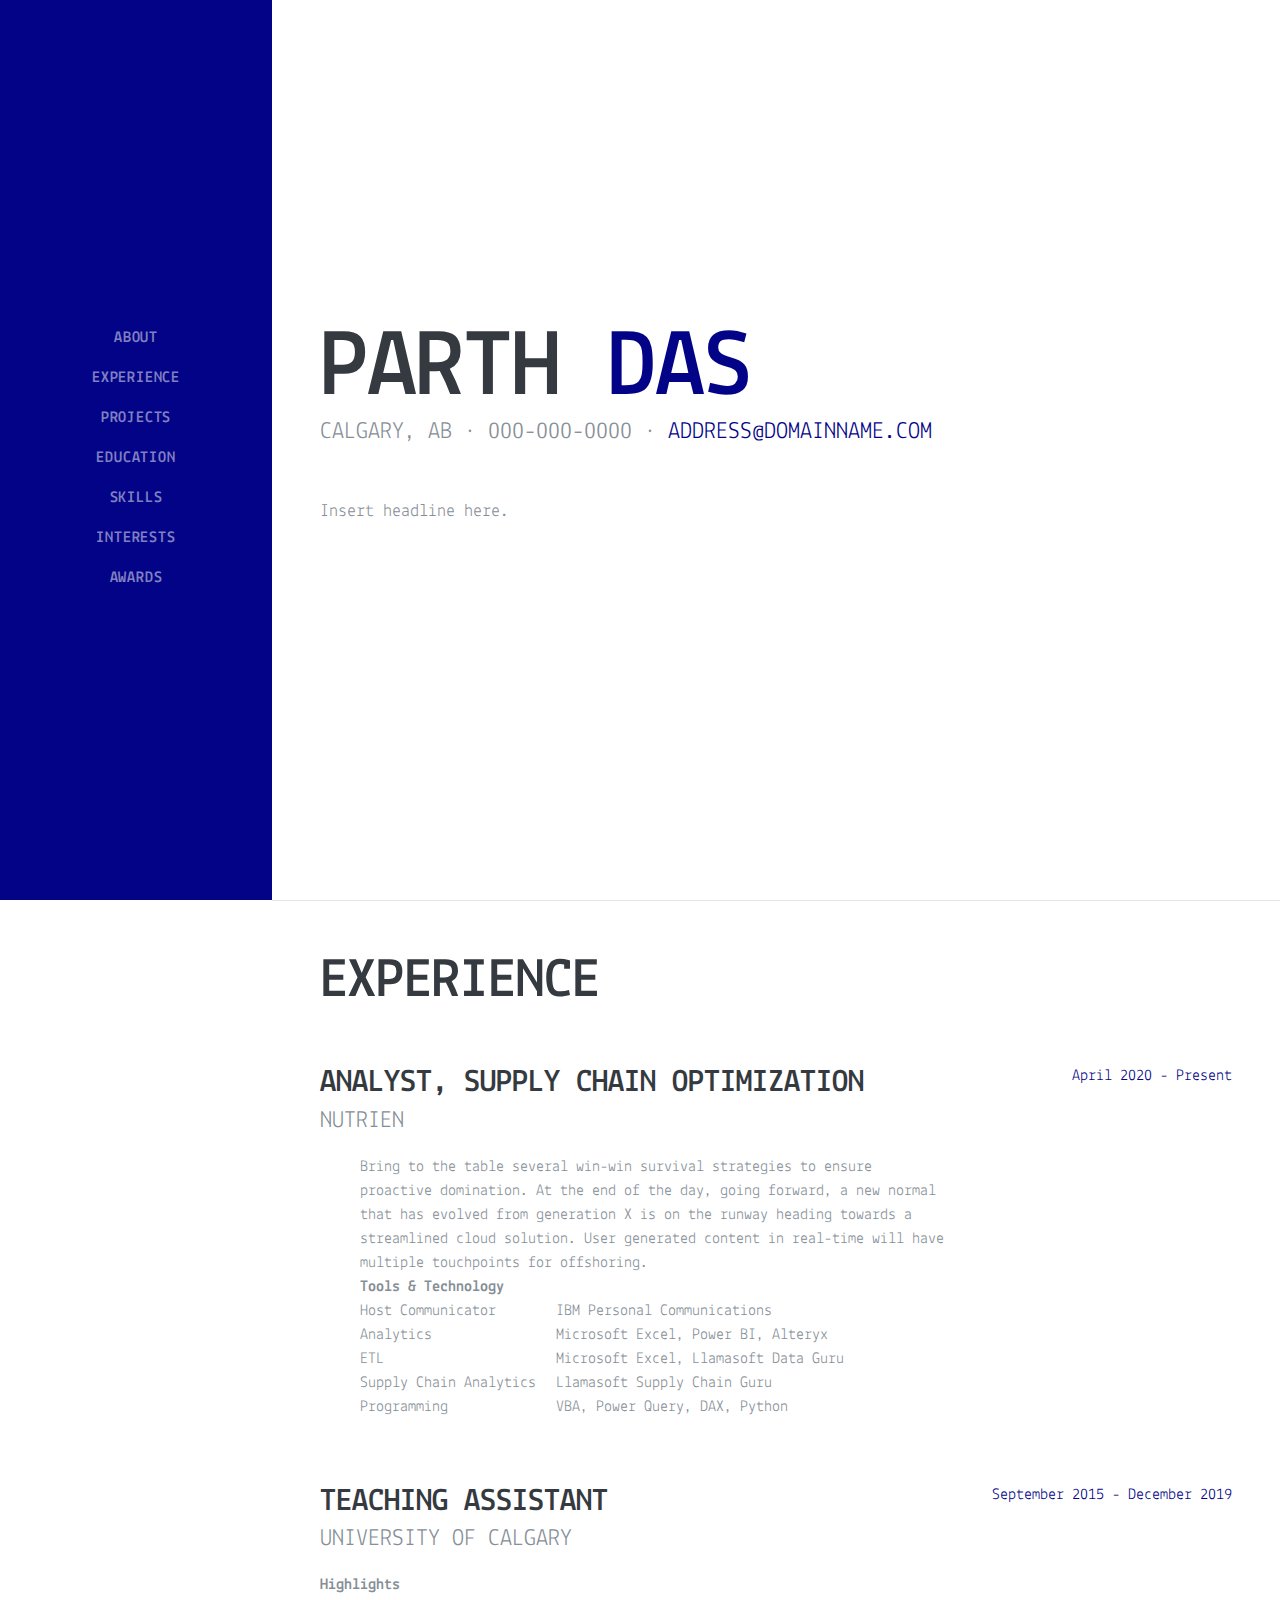
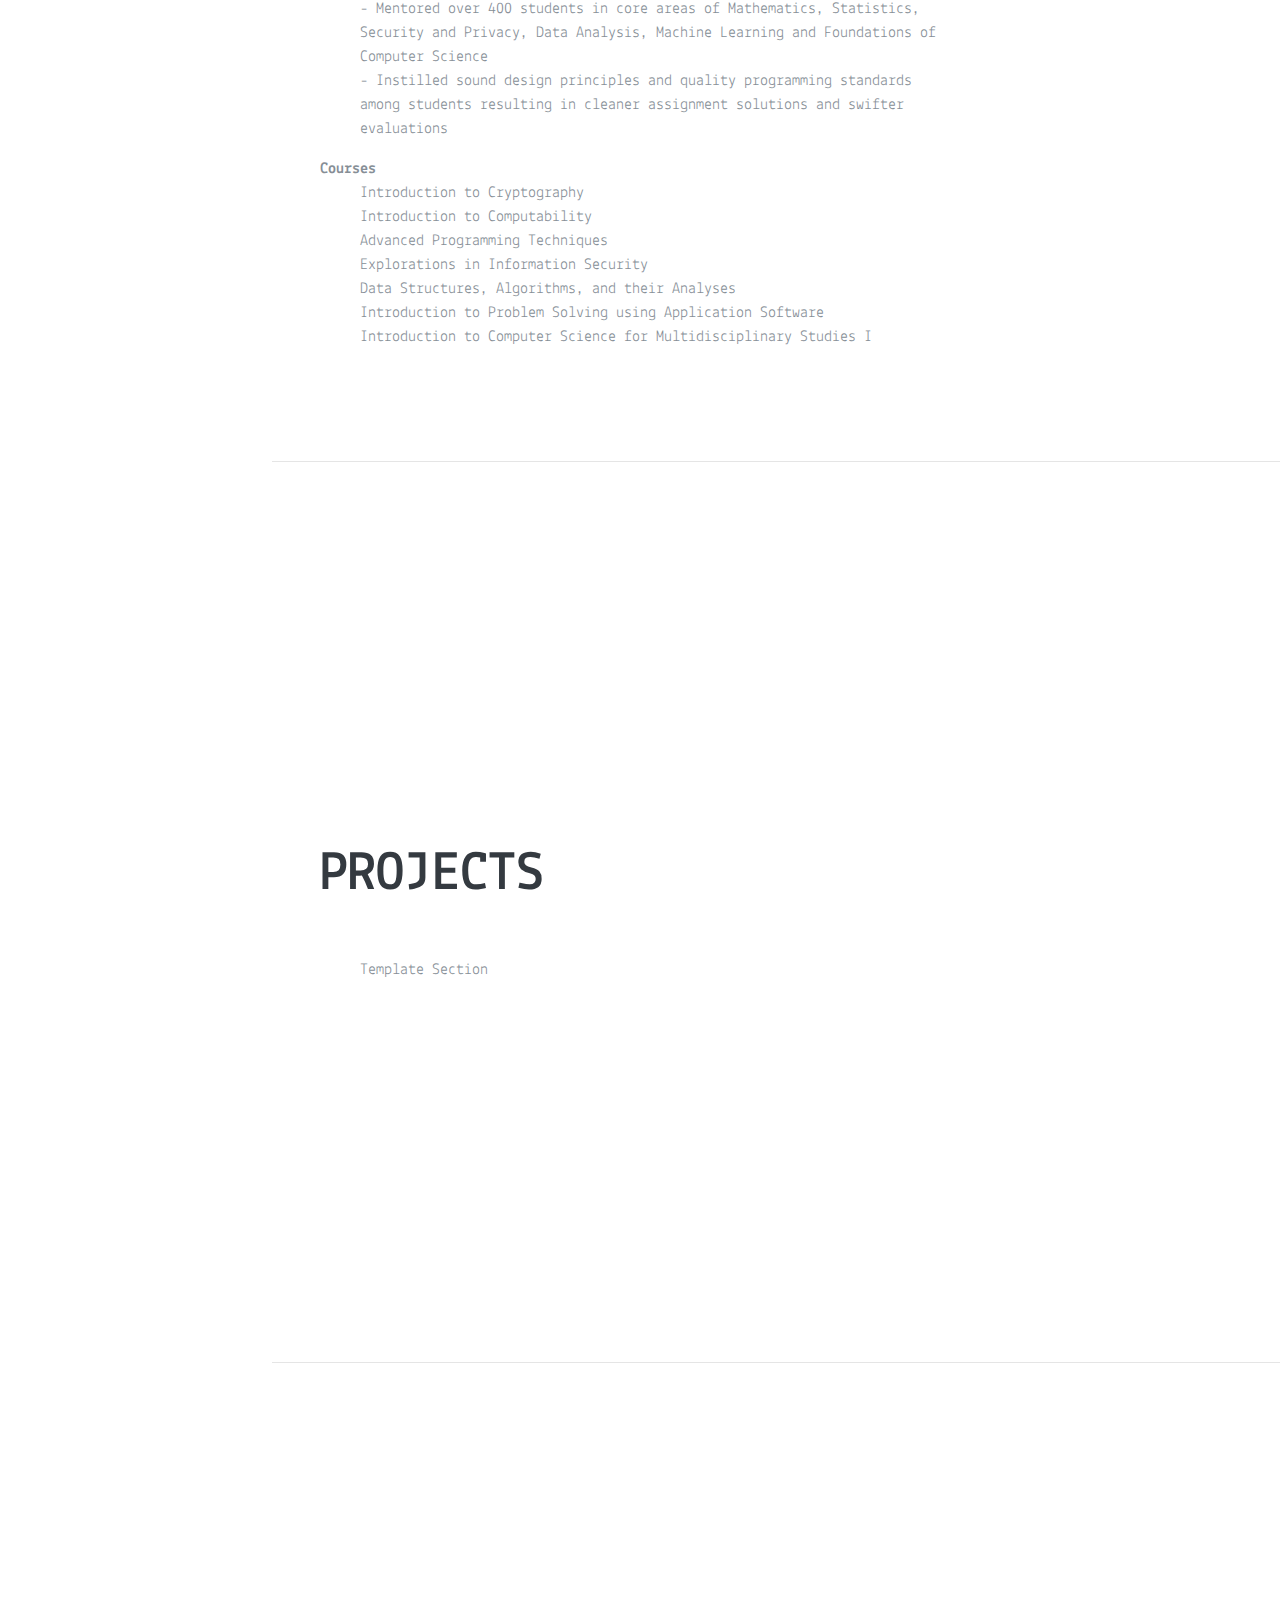
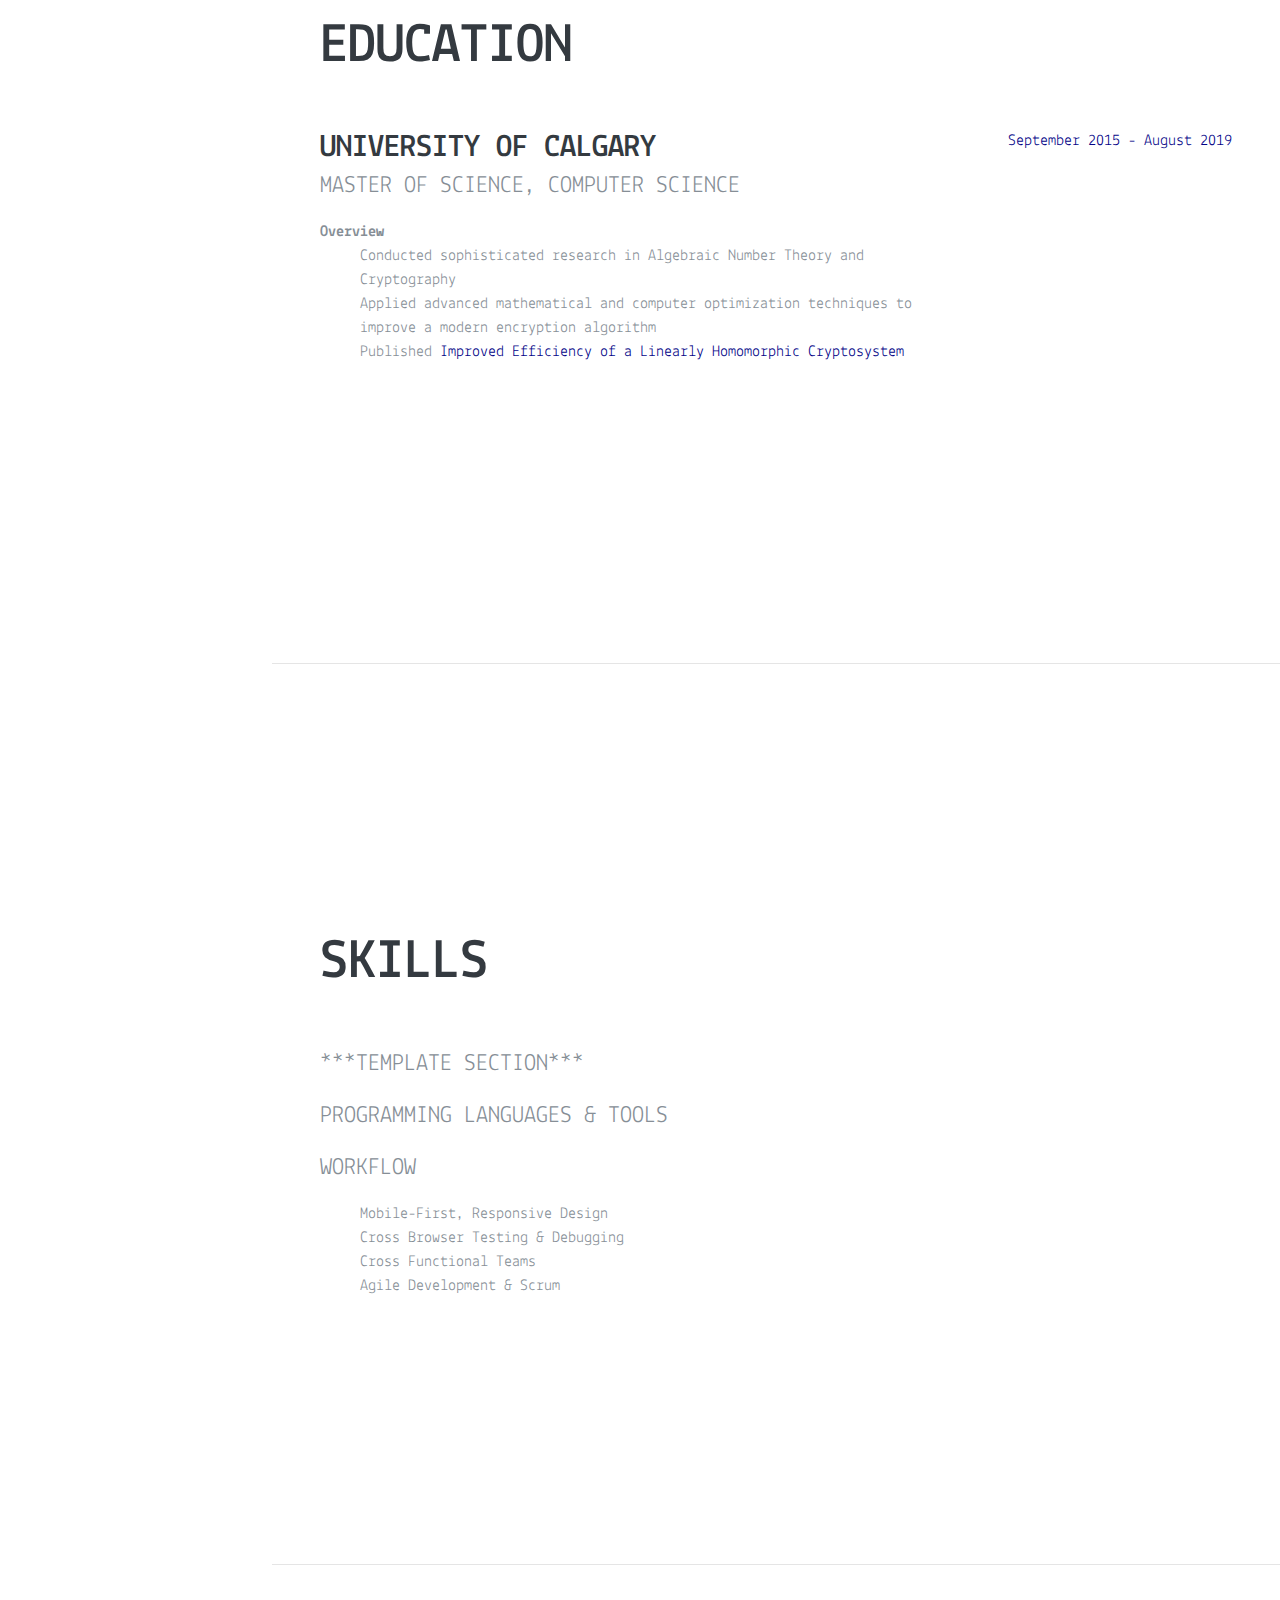
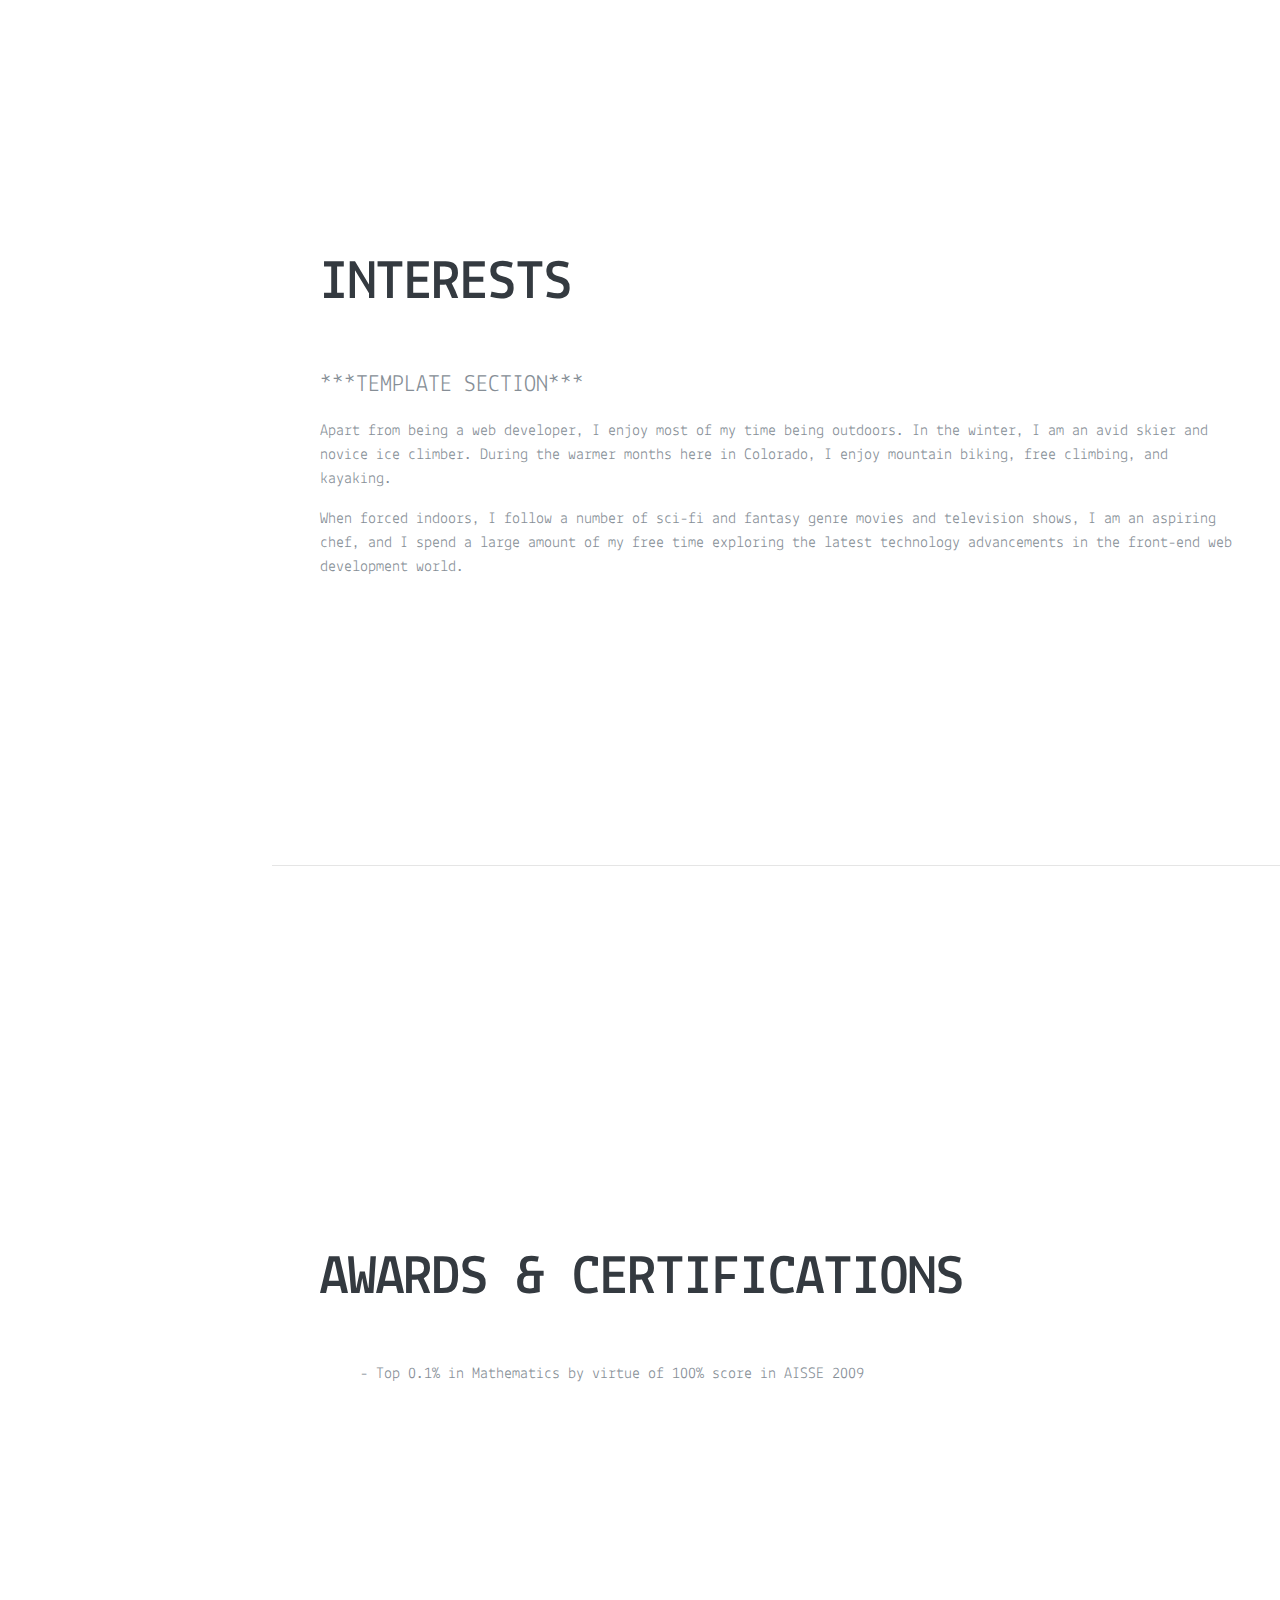
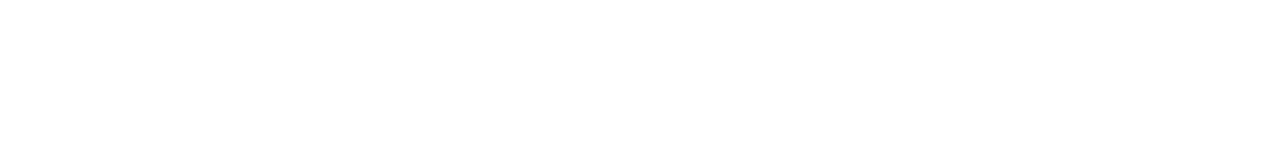
==== index.html @ f8f93fb9 "Updates" ====
<!DOCTYPE html><html lang="en"><head><meta charSet="utf-8"/><meta http-equiv="x-ua-compatible" content="ie=edge"/><meta name="viewport" content="width=device-width, initial-scale=1, shrink-to-fit=no"/><style data-href="/resume/styles.2336004581368effa7e5.css" id="gatsby-global-css">@import url(https://fonts.googleapis.com/css?family=Lekton:400,400i,500,700,800,800i);
/*!
 * Bootstrap v4.3.1 (https://getbootstrap.com/)
 * Copyright 2011-2019 The Bootstrap Authors
 * Copyright 2011-2019 Twitter, Inc.
 * Licensed under MIT (https://github.com/twbs/bootstrap/blob/master/LICENSE)
 */:root{--blue:#007bff;--indigo:#6610f2;--purple:#6f42c1;--pink:#e83e8c;--red:#dc3545;--orange:#fd7e14;--yellow:#ffc107;--green:#28a745;--teal:#20c997;--cyan:#17a2b8;--white:#fff;--gray:#6c757d;--gray-dark:#343a40;--primary:#007bff;--secondary:#6c757d;--success:#28a745;--info:#17a2b8;--warning:#ffc107;--danger:#dc3545;--light:#f8f9fa;--dark:#343a40;--breakpoint-xs:0;--breakpoint-sm:576px;--breakpoint-md:768px;--breakpoint-lg:992px;--breakpoint-xl:1200px;--font-family-sans-serif:-apple-system,BlinkMacSystemFont,"Segoe UI",Roboto,"Helvetica Neue",Arial,"Noto Sans",sans-serif,"Apple Color Emoji","Segoe UI Emoji","Segoe UI Symbol","Noto Color Emoji";--font-family-monospace:SFMono-Regular,Menlo,Monaco,Consolas,"Liberation Mono","Courier New",monospace}*,:after,:before{box-sizing:border-box}html{font-family:sans-serif;line-height:1.15;-webkit-text-size-adjust:100%;-webkit-tap-highlight-color:transparent}article,aside,figcaption,figure,footer,header,hgroup,main,nav,section{display:block}body{margin:0;font-family:-apple-system,BlinkMacSystemFont,Segoe UI,Roboto,Helvetica Neue,Arial,Noto Sans,sans-serif,Apple Color Emoji,Segoe UI Emoji,Segoe UI Symbol,Noto Color Emoji;font-size:1rem;font-weight:400;line-height:1.5;color:#212529;text-align:left;background-color:#fff}[tabindex="-1"]:focus{outline:0!important}hr{box-sizing:content-box;height:0;overflow:visible}h1,h2,h3,h4,h5,h6{margin-top:0;margin-bottom:.5rem}p{margin-top:0;margin-bottom:1rem}abbr[data-original-title],abbr[title]{text-decoration:underline;-webkit-text-decoration:underline dotted;text-decoration:underline dotted;cursor:help;border-bottom:0;-webkit-text-decoration-skip-ink:none;text-decoration-skip-ink:none}address{font-style:normal;line-height:inherit}address,dl,ol,ul{margin-bottom:1rem}dl,ol,ul{margin-top:0}ol ol,ol ul,ul ol,ul ul{margin-bottom:0}dt{font-weight:700}dd{margin-bottom:.5rem;margin-left:0}blockquote{margin:0 0 1rem}b,strong{font-weight:bolder}small{font-size:80%}sub,sup{position:relative;font-size:75%;line-height:0;vertical-align:baseline}sub{bottom:-.25em}sup{top:-.5em}a{color:#007bff;text-decoration:none;background-color:transparent}a:hover{color:#0056b3;text-decoration:underline}a:not([href]):not([tabindex]),a:not([href]):not([tabindex]):focus,a:not([href]):not([tabindex]):hover{color:inherit;text-decoration:none}a:not([href]):not([tabindex]):focus{outline:0}code,kbd,pre,samp{font-family:SFMono-Regular,Menlo,Monaco,Consolas,Liberation Mono,Courier New,monospace;font-size:1em}pre{margin-top:0;margin-bottom:1rem;overflow:auto}figure{margin:0 0 1rem}img{border-style:none}img,svg{vertical-align:middle}svg{overflow:hidden}table{border-collapse:collapse}caption{padding-top:.75rem;padding-bottom:.75rem;color:#6c757d;text-align:left;caption-side:bottom}th{text-align:inherit}label{display:inline-block;margin-bottom:.5rem}button{border-radius:0}button:focus{outline:1px dotted;outline:5px auto -webkit-focus-ring-color}button,input,optgroup,select,textarea{margin:0;font-family:inherit;font-size:inherit;line-height:inherit}button,input{overflow:visible}button,select{text-transform:none}select{word-wrap:normal}[type=button],[type=reset],[type=submit],button{-webkit-appearance:button}[type=button]:not(:disabled),[type=reset]:not(:disabled),[type=submit]:not(:disabled),button:not(:disabled){cursor:pointer}[type=button]::-moz-focus-inner,[type=reset]::-moz-focus-inner,[type=submit]::-moz-focus-inner,button::-moz-focus-inner{padding:0;border-style:none}input[type=checkbox],input[type=radio]{box-sizing:border-box;padding:0}input[type=date],input[type=datetime-local],input[type=month],input[type=time]{-webkit-appearance:listbox}textarea{overflow:auto;resize:vertical}fieldset{min-width:0;padding:0;margin:0;border:0}legend{display:block;width:100%;max-width:100%;padding:0;margin-bottom:.5rem;font-size:1.5rem;line-height:inherit;color:inherit;white-space:normal}progress{vertical-align:baseline}[type=number]::-webkit-inner-spin-button,[type=number]::-webkit-outer-spin-button{height:auto}[type=search]{outline-offset:-2px;-webkit-appearance:none}[type=search]::-webkit-search-decoration{-webkit-appearance:none}::-webkit-file-upload-button{font:inherit;-webkit-appearance:button}output{display:inline-block}summary{display:list-item;cursor:pointer}template{display:none}[hidden]{display:none!important}.h1,.h2,.h3,.h4,.h5,.h6,h1,h2,h3,h4,h5,h6{margin-bottom:.5rem;font-weight:500;line-height:1.2}.h1,h1{font-size:2.5rem}.h2,h2{font-size:2rem}.h3,h3{font-size:1.75rem}.h4,h4{font-size:1.5rem}.h5,h5{font-size:1.25rem}.h6,h6{font-size:1rem}.lead{font-size:1.25rem;font-weight:300}.display-1{font-size:6rem}.display-1,.display-2{font-weight:300;line-height:1.2}.display-2{font-size:5.5rem}.display-3{font-size:4.5rem}.display-3,.display-4{font-weight:300;line-height:1.2}.display-4{font-size:3.5rem}hr{margin-top:1rem;margin-bottom:1rem;border:0;border-top:1px solid rgba(0,0,0,.1)}.small,small{font-size:80%;font-weight:400}.mark,mark{padding:.2em;background-color:#fcf8e3}.list-inline,.list-unstyled{padding-left:0;list-style:none}.list-inline-item{display:inline-block}.list-inline-item:not(:last-child){margin-right:.5rem}.initialism{font-size:90%;text-transform:uppercase}.blockquote{margin-bottom:1rem;font-size:1.25rem}.blockquote-footer{display:block;font-size:80%;color:#6c757d}.blockquote-footer:before{content:"\2014\A0"}.img-fluid,.img-thumbnail{max-width:100%;height:auto}.img-thumbnail{padding:.25rem;background-color:#fff;border:1px solid #dee2e6;border-radius:.25rem}.figure{display:inline-block}.figure-img{margin-bottom:.5rem;line-height:1}.figure-caption{font-size:90%;color:#6c757d}code{font-size:87.5%;color:#e83e8c;word-break:break-word}a>code{color:inherit}kbd{padding:.2rem .4rem;font-size:87.5%;color:#fff;background-color:#212529;border-radius:.2rem}kbd kbd{padding:0;font-size:100%;font-weight:700}pre{display:block;font-size:87.5%;color:#212529}pre code{font-size:inherit;color:inherit;word-break:normal}.pre-scrollable{max-height:340px;overflow-y:scroll}.container{width:100%;padding-right:15px;padding-left:15px;margin-right:auto;margin-left:auto}@media (min-width:576px){.container{max-width:540px}}@media (min-width:768px){.container{max-width:720px}}@media (min-width:992px){.container{max-width:960px}}@media (min-width:1200px){.container{max-width:1140px}}.container-fluid{width:100%;padding-right:15px;padding-left:15px;margin-right:auto;margin-left:auto}.row{display:flex;flex-wrap:wrap;margin-right:-15px;margin-left:-15px}.no-gutters{margin-right:0;margin-left:0}.no-gutters>.col,.no-gutters>[class*=col-]{padding-right:0;padding-left:0}.col,.col-1,.col-2,.col-3,.col-4,.col-5,.col-6,.col-7,.col-8,.col-9,.col-10,.col-11,.col-12,.col-auto,.col-lg,.col-lg-1,.col-lg-2,.col-lg-3,.col-lg-4,.col-lg-5,.col-lg-6,.col-lg-7,.col-lg-8,.col-lg-9,.col-lg-10,.col-lg-11,.col-lg-12,.col-lg-auto,.col-md,.col-md-1,.col-md-2,.col-md-3,.col-md-4,.col-md-5,.col-md-6,.col-md-7,.col-md-8,.col-md-9,.col-md-10,.col-md-11,.col-md-12,.col-md-auto,.col-sm,.col-sm-1,.col-sm-2,.col-sm-3,.col-sm-4,.col-sm-5,.col-sm-6,.col-sm-7,.col-sm-8,.col-sm-9,.col-sm-10,.col-sm-11,.col-sm-12,.col-sm-auto,.col-xl,.col-xl-1,.col-xl-2,.col-xl-3,.col-xl-4,.col-xl-5,.col-xl-6,.col-xl-7,.col-xl-8,.col-xl-9,.col-xl-10,.col-xl-11,.col-xl-12,.col-xl-auto{position:relative;width:100%;padding-right:15px;padding-left:15px}.col{flex-basis:0;flex-grow:1;max-width:100%}.col-auto{flex:0 0 auto;width:auto;max-width:100%}.col-1{flex:0 0 8.333333%;max-width:8.333333%}.col-2{flex:0 0 16.666667%;max-width:16.666667%}.col-3{flex:0 0 25%;max-width:25%}.col-4{flex:0 0 33.333333%;max-width:33.333333%}.col-5{flex:0 0 41.666667%;max-width:41.666667%}.col-6{flex:0 0 50%;max-width:50%}.col-7{flex:0 0 58.333333%;max-width:58.333333%}.col-8{flex:0 0 66.666667%;max-width:66.666667%}.col-9{flex:0 0 75%;max-width:75%}.col-10{flex:0 0 83.333333%;max-width:83.333333%}.col-11{flex:0 0 91.666667%;max-width:91.666667%}.col-12{flex:0 0 100%;max-width:100%}.order-first{order:-1}.order-last{order:13}.order-0{order:0}.order-1{order:1}.order-2{order:2}.order-3{order:3}.order-4{order:4}.order-5{order:5}.order-6{order:6}.order-7{order:7}.order-8{order:8}.order-9{order:9}.order-10{order:10}.order-11{order:11}.order-12{order:12}.offset-1{margin-left:8.333333%}.offset-2{margin-left:16.666667%}.offset-3{margin-left:25%}.offset-4{margin-left:33.333333%}.offset-5{margin-left:41.666667%}.offset-6{margin-left:50%}.offset-7{margin-left:58.333333%}.offset-8{margin-left:66.666667%}.offset-9{margin-left:75%}.offset-10{margin-left:83.333333%}.offset-11{margin-left:91.666667%}@media (min-width:576px){.col-sm{flex-basis:0;flex-grow:1;max-width:100%}.col-sm-auto{flex:0 0 auto;width:auto;max-width:100%}.col-sm-1{flex:0 0 8.333333%;max-width:8.333333%}.col-sm-2{flex:0 0 16.666667%;max-width:16.666667%}.col-sm-3{flex:0 0 25%;max-width:25%}.col-sm-4{flex:0 0 33.333333%;max-width:33.333333%}.col-sm-5{flex:0 0 41.666667%;max-width:41.666667%}.col-sm-6{flex:0 0 50%;max-width:50%}.col-sm-7{flex:0 0 58.333333%;max-width:58.333333%}.col-sm-8{flex:0 0 66.666667%;max-width:66.666667%}.col-sm-9{flex:0 0 75%;max-width:75%}.col-sm-10{flex:0 0 83.333333%;max-width:83.333333%}.col-sm-11{flex:0 0 91.666667%;max-width:91.666667%}.col-sm-12{flex:0 0 100%;max-width:100%}.order-sm-first{order:-1}.order-sm-last{order:13}.order-sm-0{order:0}.order-sm-1{order:1}.order-sm-2{order:2}.order-sm-3{order:3}.order-sm-4{order:4}.order-sm-5{order:5}.order-sm-6{order:6}.order-sm-7{order:7}.order-sm-8{order:8}.order-sm-9{order:9}.order-sm-10{order:10}.order-sm-11{order:11}.order-sm-12{order:12}.offset-sm-0{margin-left:0}.offset-sm-1{margin-left:8.333333%}.offset-sm-2{margin-left:16.666667%}.offset-sm-3{margin-left:25%}.offset-sm-4{margin-left:33.333333%}.offset-sm-5{margin-left:41.666667%}.offset-sm-6{margin-left:50%}.offset-sm-7{margin-left:58.333333%}.offset-sm-8{margin-left:66.666667%}.offset-sm-9{margin-left:75%}.offset-sm-10{margin-left:83.333333%}.offset-sm-11{margin-left:91.666667%}}@media (min-width:768px){.col-md{flex-basis:0;flex-grow:1;max-width:100%}.col-md-auto{flex:0 0 auto;width:auto;max-width:100%}.col-md-1{flex:0 0 8.333333%;max-width:8.333333%}.col-md-2{flex:0 0 16.666667%;max-width:16.666667%}.col-md-3{flex:0 0 25%;max-width:25%}.col-md-4{flex:0 0 33.333333%;max-width:33.333333%}.col-md-5{flex:0 0 41.666667%;max-width:41.666667%}.col-md-6{flex:0 0 50%;max-width:50%}.col-md-7{flex:0 0 58.333333%;max-width:58.333333%}.col-md-8{flex:0 0 66.666667%;max-width:66.666667%}.col-md-9{flex:0 0 75%;max-width:75%}.col-md-10{flex:0 0 83.333333%;max-width:83.333333%}.col-md-11{flex:0 0 91.666667%;max-width:91.666667%}.col-md-12{flex:0 0 100%;max-width:100%}.order-md-first{order:-1}.order-md-last{order:13}.order-md-0{order:0}.order-md-1{order:1}.order-md-2{order:2}.order-md-3{order:3}.order-md-4{order:4}.order-md-5{order:5}.order-md-6{order:6}.order-md-7{order:7}.order-md-8{order:8}.order-md-9{order:9}.order-md-10{order:10}.order-md-11{order:11}.order-md-12{order:12}.offset-md-0{margin-left:0}.offset-md-1{margin-left:8.333333%}.offset-md-2{margin-left:16.666667%}.offset-md-3{margin-left:25%}.offset-md-4{margin-left:33.333333%}.offset-md-5{margin-left:41.666667%}.offset-md-6{margin-left:50%}.offset-md-7{margin-left:58.333333%}.offset-md-8{margin-left:66.666667%}.offset-md-9{margin-left:75%}.offset-md-10{margin-left:83.333333%}.offset-md-11{margin-left:91.666667%}}@media (min-width:992px){.col-lg{flex-basis:0;flex-grow:1;max-width:100%}.col-lg-auto{flex:0 0 auto;width:auto;max-width:100%}.col-lg-1{flex:0 0 8.333333%;max-width:8.333333%}.col-lg-2{flex:0 0 16.666667%;max-width:16.666667%}.col-lg-3{flex:0 0 25%;max-width:25%}.col-lg-4{flex:0 0 33.333333%;max-width:33.333333%}.col-lg-5{flex:0 0 41.666667%;max-width:41.666667%}.col-lg-6{flex:0 0 50%;max-width:50%}.col-lg-7{flex:0 0 58.333333%;max-width:58.333333%}.col-lg-8{flex:0 0 66.666667%;max-width:66.666667%}.col-lg-9{flex:0 0 75%;max-width:75%}.col-lg-10{flex:0 0 83.333333%;max-width:83.333333%}.col-lg-11{flex:0 0 91.666667%;max-width:91.666667%}.col-lg-12{flex:0 0 100%;max-width:100%}.order-lg-first{order:-1}.order-lg-last{order:13}.order-lg-0{order:0}.order-lg-1{order:1}.order-lg-2{order:2}.order-lg-3{order:3}.order-lg-4{order:4}.order-lg-5{order:5}.order-lg-6{order:6}.order-lg-7{order:7}.order-lg-8{order:8}.order-lg-9{order:9}.order-lg-10{order:10}.order-lg-11{order:11}.order-lg-12{order:12}.offset-lg-0{margin-left:0}.offset-lg-1{margin-left:8.333333%}.offset-lg-2{margin-left:16.666667%}.offset-lg-3{margin-left:25%}.offset-lg-4{margin-left:33.333333%}.offset-lg-5{margin-left:41.666667%}.offset-lg-6{margin-left:50%}.offset-lg-7{margin-left:58.333333%}.offset-lg-8{margin-left:66.666667%}.offset-lg-9{margin-left:75%}.offset-lg-10{margin-left:83.333333%}.offset-lg-11{margin-left:91.666667%}}@media (min-width:1200px){.col-xl{flex-basis:0;flex-grow:1;max-width:100%}.col-xl-auto{flex:0 0 auto;width:auto;max-width:100%}.col-xl-1{flex:0 0 8.333333%;max-width:8.333333%}.col-xl-2{flex:0 0 16.666667%;max-width:16.666667%}.col-xl-3{flex:0 0 25%;max-width:25%}.col-xl-4{flex:0 0 33.333333%;max-width:33.333333%}.col-xl-5{flex:0 0 41.666667%;max-width:41.666667%}.col-xl-6{flex:0 0 50%;max-width:50%}.col-xl-7{flex:0 0 58.333333%;max-width:58.333333%}.col-xl-8{flex:0 0 66.666667%;max-width:66.666667%}.col-xl-9{flex:0 0 75%;max-width:75%}.col-xl-10{flex:0 0 83.333333%;max-width:83.333333%}.col-xl-11{flex:0 0 91.666667%;max-width:91.666667%}.col-xl-12{flex:0 0 100%;max-width:100%}.order-xl-first{order:-1}.order-xl-last{order:13}.order-xl-0{order:0}.order-xl-1{order:1}.order-xl-2{order:2}.order-xl-3{order:3}.order-xl-4{order:4}.order-xl-5{order:5}.order-xl-6{order:6}.order-xl-7{order:7}.order-xl-8{order:8}.order-xl-9{order:9}.order-xl-10{order:10}.order-xl-11{order:11}.order-xl-12{order:12}.offset-xl-0{margin-left:0}.offset-xl-1{margin-left:8.333333%}.offset-xl-2{margin-left:16.666667%}.offset-xl-3{margin-left:25%}.offset-xl-4{margin-left:33.333333%}.offset-xl-5{margin-left:41.666667%}.offset-xl-6{margin-left:50%}.offset-xl-7{margin-left:58.333333%}.offset-xl-8{margin-left:66.666667%}.offset-xl-9{margin-left:75%}.offset-xl-10{margin-left:83.333333%}.offset-xl-11{margin-left:91.666667%}}.table{width:100%;margin-bottom:1rem;color:#212529}.table td,.table th{padding:.75rem;vertical-align:top;border-top:1px solid #dee2e6}.table thead th{vertical-align:bottom;border-bottom:2px solid #dee2e6}.table tbody+tbody{border-top:2px solid #dee2e6}.table-sm td,.table-sm th{padding:.3rem}.table-bordered,.table-bordered td,.table-bordered th{border:1px solid #dee2e6}.table-bordered thead td,.table-bordered thead th{border-bottom-width:2px}.table-borderless tbody+tbody,.table-borderless td,.table-borderless th,.table-borderless thead th{border:0}.table-striped tbody tr:nth-of-type(odd){background-color:rgba(0,0,0,.05)}.table-hover tbody tr:hover{color:#212529;background-color:rgba(0,0,0,.075)}.table-primary,.table-primary>td,.table-primary>th{background-color:#b8daff}.table-primary tbody+tbody,.table-primary td,.table-primary th,.table-primary thead th{border-color:#7abaff}.table-hover .table-primary:hover,.table-hover .table-primary:hover>td,.table-hover .table-primary:hover>th{background-color:#9fcdff}.table-secondary,.table-secondary>td,.table-secondary>th{background-color:#d6d8db}.table-secondary tbody+tbody,.table-secondary td,.table-secondary th,.table-secondary thead th{border-color:#b3b7bb}.table-hover .table-secondary:hover,.table-hover .table-secondary:hover>td,.table-hover .table-secondary:hover>th{background-color:#c8cbcf}.table-success,.table-success>td,.table-success>th{background-color:#c3e6cb}.table-success tbody+tbody,.table-success td,.table-success th,.table-success thead th{border-color:#8fd19e}.table-hover .table-success:hover,.table-hover .table-success:hover>td,.table-hover .table-success:hover>th{background-color:#b1dfbb}.table-info,.table-info>td,.table-info>th{background-color:#bee5eb}.table-info tbody+tbody,.table-info td,.table-info th,.table-info thead th{border-color:#86cfda}.table-hover .table-info:hover,.table-hover .table-info:hover>td,.table-hover .table-info:hover>th{background-color:#abdde5}.table-warning,.table-warning>td,.table-warning>th{background-color:#ffeeba}.table-warning tbody+tbody,.table-warning td,.table-warning th,.table-warning thead th{border-color:#ffdf7e}.table-hover .table-warning:hover,.table-hover .table-warning:hover>td,.table-hover .table-warning:hover>th{background-color:#ffe8a1}.table-danger,.table-danger>td,.table-danger>th{background-color:#f5c6cb}.table-danger tbody+tbody,.table-danger td,.table-danger th,.table-danger thead th{border-color:#ed969e}.table-hover .table-danger:hover,.table-hover .table-danger:hover>td,.table-hover .table-danger:hover>th{background-color:#f1b0b7}.table-light,.table-light>td,.table-light>th{background-color:#fdfdfe}.table-light tbody+tbody,.table-light td,.table-light th,.table-light thead th{border-color:#fbfcfc}.table-hover .table-light:hover,.table-hover .table-light:hover>td,.table-hover .table-light:hover>th{background-color:#ececf6}.table-dark,.table-dark>td,.table-dark>th{background-color:#c6c8ca}.table-dark tbody+tbody,.table-dark td,.table-dark th,.table-dark thead th{border-color:#95999c}.table-hover .table-dark:hover,.table-hover .table-dark:hover>td,.table-hover .table-dark:hover>th{background-color:#b9bbbe}.table-active,.table-active>td,.table-active>th,.table-hover .table-active:hover,.table-hover .table-active:hover>td,.table-hover .table-active:hover>th{background-color:rgba(0,0,0,.075)}.table .thead-dark th{color:#fff;background-color:#343a40;border-color:#454d55}.table .thead-light th{color:#495057;background-color:#e9ecef;border-color:#dee2e6}.table-dark{color:#fff;background-color:#343a40}.table-dark td,.table-dark th,.table-dark thead th{border-color:#454d55}.table-dark.table-bordered{border:0}.table-dark.table-striped tbody tr:nth-of-type(odd){background-color:hsla(0,0%,100%,.05)}.table-dark.table-hover tbody tr:hover{color:#fff;background-color:hsla(0,0%,100%,.075)}@media (max-width:575.98px){.table-responsive-sm{display:block;width:100%;overflow-x:auto;-webkit-overflow-scrolling:touch}.table-responsive-sm>.table-bordered{border:0}}@media (max-width:767.98px){.table-responsive-md{display:block;width:100%;overflow-x:auto;-webkit-overflow-scrolling:touch}.table-responsive-md>.table-bordered{border:0}}@media (max-width:991.98px){.table-responsive-lg{display:block;width:100%;overflow-x:auto;-webkit-overflow-scrolling:touch}.table-responsive-lg>.table-bordered{border:0}}@media (max-width:1199.98px){.table-responsive-xl{display:block;width:100%;overflow-x:auto;-webkit-overflow-scrolling:touch}.table-responsive-xl>.table-bordered{border:0}}.table-responsive{display:block;width:100%;overflow-x:auto;-webkit-overflow-scrolling:touch}.table-responsive>.table-bordered{border:0}.form-control{display:block;width:100%;height:calc(1.5em + .75rem + 2px);padding:.375rem .75rem;font-size:1rem;font-weight:400;line-height:1.5;color:#495057;background-color:#fff;background-clip:padding-box;border:1px solid #ced4da;border-radius:.25rem;transition:border-color .15s ease-in-out,box-shadow .15s ease-in-out}@media (prefers-reduced-motion:reduce){.form-control{transition:none}}.form-control::-ms-expand{background-color:transparent;border:0}.form-control:focus{color:#495057;background-color:#fff;border-color:#80bdff;outline:0;box-shadow:0 0 0 .2rem rgba(0,123,255,.25)}.form-control:-ms-input-placeholder{color:#6c757d;opacity:1}.form-control::placeholder{color:#6c757d;opacity:1}.form-control:disabled,.form-control[readonly]{background-color:#e9ecef;opacity:1}select.form-control:focus::-ms-value{color:#495057;background-color:#fff}.form-control-file,.form-control-range{display:block;width:100%}.col-form-label{padding-top:calc(.375rem + 1px);padding-bottom:calc(.375rem + 1px);margin-bottom:0;font-size:inherit;line-height:1.5}.col-form-label-lg{padding-top:calc(.5rem + 1px);padding-bottom:calc(.5rem + 1px);font-size:1.25rem;line-height:1.5}.col-form-label-sm{padding-top:calc(.25rem + 1px);padding-bottom:calc(.25rem + 1px);font-size:.875rem;line-height:1.5}.form-control-plaintext{display:block;width:100%;padding-top:.375rem;padding-bottom:.375rem;margin-bottom:0;line-height:1.5;color:#212529;background-color:transparent;border:solid transparent;border-width:1px 0}.form-control-plaintext.form-control-lg,.form-control-plaintext.form-control-sm{padding-right:0;padding-left:0}.form-control-sm{height:calc(1.5em + .5rem + 2px);padding:.25rem .5rem;font-size:.875rem;line-height:1.5;border-radius:.2rem}.form-control-lg{height:calc(1.5em + 1rem + 2px);padding:.5rem 1rem;font-size:1.25rem;line-height:1.5;border-radius:.3rem}select.form-control[multiple],select.form-control[size],textarea.form-control{height:auto}.form-group{margin-bottom:1rem}.form-text{display:block;margin-top:.25rem}.form-row{display:flex;flex-wrap:wrap;margin-right:-5px;margin-left:-5px}.form-row>.col,.form-row>[class*=col-]{padding-right:5px;padding-left:5px}.form-check{position:relative;display:block;padding-left:1.25rem}.form-check-input{position:absolute;margin-top:.3rem;margin-left:-1.25rem}.form-check-input:disabled~.form-check-label{color:#6c757d}.form-check-label{margin-bottom:0}.form-check-inline{display:inline-flex;align-items:center;padding-left:0;margin-right:.75rem}.form-check-inline .form-check-input{position:static;margin-top:0;margin-right:.3125rem;margin-left:0}.valid-feedback{display:none;width:100%;margin-top:.25rem;font-size:80%;color:#28a745}.valid-tooltip{position:absolute;top:100%;z-index:5;display:none;max-width:100%;padding:.25rem .5rem;margin-top:.1rem;font-size:.875rem;line-height:1.5;color:#fff;background-color:rgba(40,167,69,.9);border-radius:.25rem}.form-control.is-valid,.was-validated .form-control:valid{border-color:#28a745;padding-right:calc(1.5em + .75rem);background-image:url("data:image/svg+xml;charset=utf-8,%3Csvg xmlns='http://www.w3.org/2000/svg' viewBox='0 0 8 8'%3E%3Cpath fill='%2328a745' d='M2.3 6.73L.6 4.53c-.4-1.04.46-1.4 1.1-.8l1.1 1.4 3.4-3.8c.6-.63 1.6-.27 1.2.7l-4 4.6c-.43.5-.8.4-1.1.1z'/%3E%3C/svg%3E");background-repeat:no-repeat;background-position:100% calc(.375em + .1875rem);background-size:calc(.75em + .375rem) calc(.75em + .375rem)}.form-control.is-valid:focus,.was-validated .form-control:valid:focus{border-color:#28a745;box-shadow:0 0 0 .2rem rgba(40,167,69,.25)}.form-control.is-valid~.valid-feedback,.form-control.is-valid~.valid-tooltip,.was-validated .form-control:valid~.valid-feedback,.was-validated .form-control:valid~.valid-tooltip{display:block}.was-validated textarea.form-control:valid,textarea.form-control.is-valid{padding-right:calc(1.5em + .75rem);background-position:top calc(.375em + .1875rem) right calc(.375em + .1875rem)}.custom-select.is-valid,.was-validated .custom-select:valid{border-color:#28a745;padding-right:calc(.75em + 2.3125rem);background:url("data:image/svg+xml;charset=utf-8,%3Csvg xmlns='http://www.w3.org/2000/svg' viewBox='0 0 4 5'%3E%3Cpath fill='%23343a40' d='M2 0L0 2h4zm0 5L0 3h4z'/%3E%3C/svg%3E") no-repeat right .75rem center/8px 10px,url("data:image/svg+xml;charset=utf-8,%3Csvg xmlns='http://www.w3.org/2000/svg' viewBox='0 0 8 8'%3E%3Cpath fill='%2328a745' d='M2.3 6.73L.6 4.53c-.4-1.04.46-1.4 1.1-.8l1.1 1.4 3.4-3.8c.6-.63 1.6-.27 1.2.7l-4 4.6c-.43.5-.8.4-1.1.1z'/%3E%3C/svg%3E") #fff no-repeat center right 1.75rem/calc(.75em + .375rem) calc(.75em + .375rem)}.custom-select.is-valid:focus,.was-validated .custom-select:valid:focus{border-color:#28a745;box-shadow:0 0 0 .2rem rgba(40,167,69,.25)}.custom-select.is-valid~.valid-feedback,.custom-select.is-valid~.valid-tooltip,.form-control-file.is-valid~.valid-feedback,.form-control-file.is-valid~.valid-tooltip,.was-validated .custom-select:valid~.valid-feedback,.was-validated .custom-select:valid~.valid-tooltip,.was-validated .form-control-file:valid~.valid-feedback,.was-validated .form-control-file:valid~.valid-tooltip{display:block}.form-check-input.is-valid~.form-check-label,.was-validated .form-check-input:valid~.form-check-label{color:#28a745}.form-check-input.is-valid~.valid-feedback,.form-check-input.is-valid~.valid-tooltip,.was-validated .form-check-input:valid~.valid-feedback,.was-validated .form-check-input:valid~.valid-tooltip{display:block}.custom-control-input.is-valid~.custom-control-label,.was-validated .custom-control-input:valid~.custom-control-label{color:#28a745}.custom-control-input.is-valid~.custom-control-label:before,.was-validated .custom-control-input:valid~.custom-control-label:before{border-color:#28a745}.custom-control-input.is-valid~.valid-feedback,.custom-control-input.is-valid~.valid-tooltip,.was-validated .custom-control-input:valid~.valid-feedback,.was-validated .custom-control-input:valid~.valid-tooltip{display:block}.custom-control-input.is-valid:checked~.custom-control-label:before,.was-validated .custom-control-input:valid:checked~.custom-control-label:before{border-color:#34ce57;background-color:#34ce57}.custom-control-input.is-valid:focus~.custom-control-label:before,.was-validated .custom-control-input:valid:focus~.custom-control-label:before{box-shadow:0 0 0 .2rem rgba(40,167,69,.25)}.custom-control-input.is-valid:focus:not(:checked)~.custom-control-label:before,.custom-file-input.is-valid~.custom-file-label,.was-validated .custom-control-input:valid:focus:not(:checked)~.custom-control-label:before,.was-validated .custom-file-input:valid~.custom-file-label{border-color:#28a745}.custom-file-input.is-valid~.valid-feedback,.custom-file-input.is-valid~.valid-tooltip,.was-validated .custom-file-input:valid~.valid-feedback,.was-validated .custom-file-input:valid~.valid-tooltip{display:block}.custom-file-input.is-valid:focus~.custom-file-label,.was-validated .custom-file-input:valid:focus~.custom-file-label{border-color:#28a745;box-shadow:0 0 0 .2rem rgba(40,167,69,.25)}.invalid-feedback{display:none;width:100%;margin-top:.25rem;font-size:80%;color:#dc3545}.invalid-tooltip{position:absolute;top:100%;z-index:5;display:none;max-width:100%;padding:.25rem .5rem;margin-top:.1rem;font-size:.875rem;line-height:1.5;color:#fff;background-color:rgba(220,53,69,.9);border-radius:.25rem}.form-control.is-invalid,.was-validated .form-control:invalid{border-color:#dc3545;padding-right:calc(1.5em + .75rem);background-image:url("data:image/svg+xml;charset=utf-8,%3Csvg xmlns='http://www.w3.org/2000/svg' fill='%23dc3545' viewBox='-2 -2 7 7'%3E%3Cpath stroke='%23dc3545' d='M0 0l3 3m0-3L0 3'/%3E%3Ccircle r='.5'/%3E%3Ccircle cx='3' r='.5'/%3E%3Ccircle cy='3' r='.5'/%3E%3Ccircle cx='3' cy='3' r='.5'/%3E%3C/svg%3E");background-repeat:no-repeat;background-position:100% calc(.375em + .1875rem);background-size:calc(.75em + .375rem) calc(.75em + .375rem)}.form-control.is-invalid:focus,.was-validated .form-control:invalid:focus{border-color:#dc3545;box-shadow:0 0 0 .2rem rgba(220,53,69,.25)}.form-control.is-invalid~.invalid-feedback,.form-control.is-invalid~.invalid-tooltip,.was-validated .form-control:invalid~.invalid-feedback,.was-validated .form-control:invalid~.invalid-tooltip{display:block}.was-validated textarea.form-control:invalid,textarea.form-control.is-invalid{padding-right:calc(1.5em + .75rem);background-position:top calc(.375em + .1875rem) right calc(.375em + .1875rem)}.custom-select.is-invalid,.was-validated .custom-select:invalid{border-color:#dc3545;padding-right:calc(.75em + 2.3125rem);background:url("data:image/svg+xml;charset=utf-8,%3Csvg xmlns='http://www.w3.org/2000/svg' viewBox='0 0 4 5'%3E%3Cpath fill='%23343a40' d='M2 0L0 2h4zm0 5L0 3h4z'/%3E%3C/svg%3E") no-repeat right .75rem center/8px 10px,url("data:image/svg+xml;charset=utf-8,%3Csvg xmlns='http://www.w3.org/2000/svg' fill='%23dc3545' viewBox='-2 -2 7 7'%3E%3Cpath stroke='%23dc3545' d='M0 0l3 3m0-3L0 3'/%3E%3Ccircle r='.5'/%3E%3Ccircle cx='3' r='.5'/%3E%3Ccircle cy='3' r='.5'/%3E%3Ccircle cx='3' cy='3' r='.5'/%3E%3C/svg%3E") #fff no-repeat center right 1.75rem/calc(.75em + .375rem) calc(.75em + .375rem)}.custom-select.is-invalid:focus,.was-validated .custom-select:invalid:focus{border-color:#dc3545;box-shadow:0 0 0 .2rem rgba(220,53,69,.25)}.custom-select.is-invalid~.invalid-feedback,.custom-select.is-invalid~.invalid-tooltip,.form-control-file.is-invalid~.invalid-feedback,.form-control-file.is-invalid~.invalid-tooltip,.was-validated .custom-select:invalid~.invalid-feedback,.was-validated .custom-select:invalid~.invalid-tooltip,.was-validated .form-control-file:invalid~.invalid-feedback,.was-validated .form-control-file:invalid~.invalid-tooltip{display:block}.form-check-input.is-invalid~.form-check-label,.was-validated .form-check-input:invalid~.form-check-label{color:#dc3545}.form-check-input.is-invalid~.invalid-feedback,.form-check-input.is-invalid~.invalid-tooltip,.was-validated .form-check-input:invalid~.invalid-feedback,.was-validated .form-check-input:invalid~.invalid-tooltip{display:block}.custom-control-input.is-invalid~.custom-control-label,.was-validated .custom-control-input:invalid~.custom-control-label{color:#dc3545}.custom-control-input.is-invalid~.custom-control-label:before,.was-validated .custom-control-input:invalid~.custom-control-label:before{border-color:#dc3545}.custom-control-input.is-invalid~.invalid-feedback,.custom-control-input.is-invalid~.invalid-tooltip,.was-validated .custom-control-input:invalid~.invalid-feedback,.was-validated .custom-control-input:invalid~.invalid-tooltip{display:block}.custom-control-input.is-invalid:checked~.custom-control-label:before,.was-validated .custom-control-input:invalid:checked~.custom-control-label:before{border-color:#e4606d;background-color:#e4606d}.custom-control-input.is-invalid:focus~.custom-control-label:before,.was-validated .custom-control-input:invalid:focus~.custom-control-label:before{box-shadow:0 0 0 .2rem rgba(220,53,69,.25)}.custom-control-input.is-invalid:focus:not(:checked)~.custom-control-label:before,.custom-file-input.is-invalid~.custom-file-label,.was-validated .custom-control-input:invalid:focus:not(:checked)~.custom-control-label:before,.was-validated .custom-file-input:invalid~.custom-file-label{border-color:#dc3545}.custom-file-input.is-invalid~.invalid-feedback,.custom-file-input.is-invalid~.invalid-tooltip,.was-validated .custom-file-input:invalid~.invalid-feedback,.was-validated .custom-file-input:invalid~.invalid-tooltip{display:block}.custom-file-input.is-invalid:focus~.custom-file-label,.was-validated .custom-file-input:invalid:focus~.custom-file-label{border-color:#dc3545;box-shadow:0 0 0 .2rem rgba(220,53,69,.25)}.form-inline{display:flex;flex-flow:row wrap;align-items:center}.form-inline .form-check{width:100%}@media (min-width:576px){.form-inline label{justify-content:center}.form-inline .form-group,.form-inline label{display:flex;align-items:center;margin-bottom:0}.form-inline .form-group{flex:0 0 auto;flex-flow:row wrap}.form-inline .form-control{display:inline-block;width:auto;vertical-align:middle}.form-inline .form-control-plaintext{display:inline-block}.form-inline .custom-select,.form-inline .input-group{width:auto}.form-inline .form-check{display:flex;align-items:center;justify-content:center;width:auto;padding-left:0}.form-inline .form-check-input{position:relative;flex-shrink:0;margin-top:0;margin-right:.25rem;margin-left:0}.form-inline .custom-control{align-items:center;justify-content:center}.form-inline .custom-control-label{margin-bottom:0}}.btn{display:inline-block;font-weight:400;color:#212529;text-align:center;vertical-align:middle;-webkit-user-select:none;-ms-user-select:none;user-select:none;background-color:transparent;border:1px solid transparent;padding:.375rem .75rem;font-size:1rem;line-height:1.5;border-radius:.25rem;transition:color .15s ease-in-out,background-color .15s ease-in-out,border-color .15s ease-in-out,box-shadow .15s ease-in-out}@media (prefers-reduced-motion:reduce){.btn{transition:none}}.btn:hover{color:#212529;text-decoration:none}.btn.focus,.btn:focus{outline:0;box-shadow:0 0 0 .2rem rgba(0,123,255,.25)}.btn.disabled,.btn:disabled{opacity:.65}a.btn.disabled,fieldset:disabled a.btn{pointer-events:none}.btn-primary{color:#fff;background-color:#007bff;border-color:#007bff}.btn-primary:hover{color:#fff;background-color:#0069d9;border-color:#0062cc}.btn-primary.focus,.btn-primary:focus{box-shadow:0 0 0 .2rem rgba(38,143,255,.5)}.btn-primary.disabled,.btn-primary:disabled{color:#fff;background-color:#007bff;border-color:#007bff}.btn-primary:not(:disabled):not(.disabled).active,.btn-primary:not(:disabled):not(.disabled):active,.show>.btn-primary.dropdown-toggle{color:#fff;background-color:#0062cc;border-color:#005cbf}.btn-primary:not(:disabled):not(.disabled).active:focus,.btn-primary:not(:disabled):not(.disabled):active:focus,.show>.btn-primary.dropdown-toggle:focus{box-shadow:0 0 0 .2rem rgba(38,143,255,.5)}.btn-secondary{color:#fff;background-color:#6c757d;border-color:#6c757d}.btn-secondary:hover{color:#fff;background-color:#5a6268;border-color:#545b62}.btn-secondary.focus,.btn-secondary:focus{box-shadow:0 0 0 .2rem rgba(130,138,145,.5)}.btn-secondary.disabled,.btn-secondary:disabled{color:#fff;background-color:#6c757d;border-color:#6c757d}.btn-secondary:not(:disabled):not(.disabled).active,.btn-secondary:not(:disabled):not(.disabled):active,.show>.btn-secondary.dropdown-toggle{color:#fff;background-color:#545b62;border-color:#4e555b}.btn-secondary:not(:disabled):not(.disabled).active:focus,.btn-secondary:not(:disabled):not(.disabled):active:focus,.show>.btn-secondary.dropdown-toggle:focus{box-shadow:0 0 0 .2rem rgba(130,138,145,.5)}.btn-success{color:#fff;background-color:#28a745;border-color:#28a745}.btn-success:hover{color:#fff;background-color:#218838;border-color:#1e7e34}.btn-success.focus,.btn-success:focus{box-shadow:0 0 0 .2rem rgba(72,180,97,.5)}.btn-success.disabled,.btn-success:disabled{color:#fff;background-color:#28a745;border-color:#28a745}.btn-success:not(:disabled):not(.disabled).active,.btn-success:not(:disabled):not(.disabled):active,.show>.btn-success.dropdown-toggle{color:#fff;background-color:#1e7e34;border-color:#1c7430}.btn-success:not(:disabled):not(.disabled).active:focus,.btn-success:not(:disabled):not(.disabled):active:focus,.show>.btn-success.dropdown-toggle:focus{box-shadow:0 0 0 .2rem rgba(72,180,97,.5)}.btn-info{color:#fff;background-color:#17a2b8;border-color:#17a2b8}.btn-info:hover{color:#fff;background-color:#138496;border-color:#117a8b}.btn-info.focus,.btn-info:focus{box-shadow:0 0 0 .2rem rgba(58,176,195,.5)}.btn-info.disabled,.btn-info:disabled{color:#fff;background-color:#17a2b8;border-color:#17a2b8}.btn-info:not(:disabled):not(.disabled).active,.btn-info:not(:disabled):not(.disabled):active,.show>.btn-info.dropdown-toggle{color:#fff;background-color:#117a8b;border-color:#10707f}.btn-info:not(:disabled):not(.disabled).active:focus,.btn-info:not(:disabled):not(.disabled):active:focus,.show>.btn-info.dropdown-toggle:focus{box-shadow:0 0 0 .2rem rgba(58,176,195,.5)}.btn-warning{color:#212529;background-color:#ffc107;border-color:#ffc107}.btn-warning:hover{color:#212529;background-color:#e0a800;border-color:#d39e00}.btn-warning.focus,.btn-warning:focus{box-shadow:0 0 0 .2rem rgba(222,170,12,.5)}.btn-warning.disabled,.btn-warning:disabled{color:#212529;background-color:#ffc107;border-color:#ffc107}.btn-warning:not(:disabled):not(.disabled).active,.btn-warning:not(:disabled):not(.disabled):active,.show>.btn-warning.dropdown-toggle{color:#212529;background-color:#d39e00;border-color:#c69500}.btn-warning:not(:disabled):not(.disabled).active:focus,.btn-warning:not(:disabled):not(.disabled):active:focus,.show>.btn-warning.dropdown-toggle:focus{box-shadow:0 0 0 .2rem rgba(222,170,12,.5)}.btn-danger{color:#fff;background-color:#dc3545;border-color:#dc3545}.btn-danger:hover{color:#fff;background-color:#c82333;border-color:#bd2130}.btn-danger.focus,.btn-danger:focus{box-shadow:0 0 0 .2rem rgba(225,83,97,.5)}.btn-danger.disabled,.btn-danger:disabled{color:#fff;background-color:#dc3545;border-color:#dc3545}.btn-danger:not(:disabled):not(.disabled).active,.btn-danger:not(:disabled):not(.disabled):active,.show>.btn-danger.dropdown-toggle{color:#fff;background-color:#bd2130;border-color:#b21f2d}.btn-danger:not(:disabled):not(.disabled).active:focus,.btn-danger:not(:disabled):not(.disabled):active:focus,.show>.btn-danger.dropdown-toggle:focus{box-shadow:0 0 0 .2rem rgba(225,83,97,.5)}.btn-light{color:#212529;background-color:#f8f9fa;border-color:#f8f9fa}.btn-light:hover{color:#212529;background-color:#e2e6ea;border-color:#dae0e5}.btn-light.focus,.btn-light:focus{box-shadow:0 0 0 .2rem rgba(216,217,219,.5)}.btn-light.disabled,.btn-light:disabled{color:#212529;background-color:#f8f9fa;border-color:#f8f9fa}.btn-light:not(:disabled):not(.disabled).active,.btn-light:not(:disabled):not(.disabled):active,.show>.btn-light.dropdown-toggle{color:#212529;background-color:#dae0e5;border-color:#d3d9df}.btn-light:not(:disabled):not(.disabled).active:focus,.btn-light:not(:disabled):not(.disabled):active:focus,.show>.btn-light.dropdown-toggle:focus{box-shadow:0 0 0 .2rem rgba(216,217,219,.5)}.btn-dark{color:#fff;background-color:#343a40;border-color:#343a40}.btn-dark:hover{color:#fff;background-color:#23272b;border-color:#1d2124}.btn-dark.focus,.btn-dark:focus{box-shadow:0 0 0 .2rem rgba(82,88,93,.5)}.btn-dark.disabled,.btn-dark:disabled{color:#fff;background-color:#343a40;border-color:#343a40}.btn-dark:not(:disabled):not(.disabled).active,.btn-dark:not(:disabled):not(.disabled):active,.show>.btn-dark.dropdown-toggle{color:#fff;background-color:#1d2124;border-color:#171a1d}.btn-dark:not(:disabled):not(.disabled).active:focus,.btn-dark:not(:disabled):not(.disabled):active:focus,.show>.btn-dark.dropdown-toggle:focus{box-shadow:0 0 0 .2rem rgba(82,88,93,.5)}.btn-outline-primary{color:#007bff;border-color:#007bff}.btn-outline-primary:hover{color:#fff;background-color:#007bff;border-color:#007bff}.btn-outline-primary.focus,.btn-outline-primary:focus{box-shadow:0 0 0 .2rem rgba(0,123,255,.5)}.btn-outline-primary.disabled,.btn-outline-primary:disabled{color:#007bff;background-color:transparent}.btn-outline-primary:not(:disabled):not(.disabled).active,.btn-outline-primary:not(:disabled):not(.disabled):active,.show>.btn-outline-primary.dropdown-toggle{color:#fff;background-color:#007bff;border-color:#007bff}.btn-outline-primary:not(:disabled):not(.disabled).active:focus,.btn-outline-primary:not(:disabled):not(.disabled):active:focus,.show>.btn-outline-primary.dropdown-toggle:focus{box-shadow:0 0 0 .2rem rgba(0,123,255,.5)}.btn-outline-secondary{color:#6c757d;border-color:#6c757d}.btn-outline-secondary:hover{color:#fff;background-color:#6c757d;border-color:#6c757d}.btn-outline-secondary.focus,.btn-outline-secondary:focus{box-shadow:0 0 0 .2rem rgba(108,117,125,.5)}.btn-outline-secondary.disabled,.btn-outline-secondary:disabled{color:#6c757d;background-color:transparent}.btn-outline-secondary:not(:disabled):not(.disabled).active,.btn-outline-secondary:not(:disabled):not(.disabled):active,.show>.btn-outline-secondary.dropdown-toggle{color:#fff;background-color:#6c757d;border-color:#6c757d}.btn-outline-secondary:not(:disabled):not(.disabled).active:focus,.btn-outline-secondary:not(:disabled):not(.disabled):active:focus,.show>.btn-outline-secondary.dropdown-toggle:focus{box-shadow:0 0 0 .2rem rgba(108,117,125,.5)}.btn-outline-success{color:#28a745;border-color:#28a745}.btn-outline-success:hover{color:#fff;background-color:#28a745;border-color:#28a745}.btn-outline-success.focus,.btn-outline-success:focus{box-shadow:0 0 0 .2rem rgba(40,167,69,.5)}.btn-outline-success.disabled,.btn-outline-success:disabled{color:#28a745;background-color:transparent}.btn-outline-success:not(:disabled):not(.disabled).active,.btn-outline-success:not(:disabled):not(.disabled):active,.show>.btn-outline-success.dropdown-toggle{color:#fff;background-color:#28a745;border-color:#28a745}.btn-outline-success:not(:disabled):not(.disabled).active:focus,.btn-outline-success:not(:disabled):not(.disabled):active:focus,.show>.btn-outline-success.dropdown-toggle:focus{box-shadow:0 0 0 .2rem rgba(40,167,69,.5)}.btn-outline-info{color:#17a2b8;border-color:#17a2b8}.btn-outline-info:hover{color:#fff;background-color:#17a2b8;border-color:#17a2b8}.btn-outline-info.focus,.btn-outline-info:focus{box-shadow:0 0 0 .2rem rgba(23,162,184,.5)}.btn-outline-info.disabled,.btn-outline-info:disabled{color:#17a2b8;background-color:transparent}.btn-outline-info:not(:disabled):not(.disabled).active,.btn-outline-info:not(:disabled):not(.disabled):active,.show>.btn-outline-info.dropdown-toggle{color:#fff;background-color:#17a2b8;border-color:#17a2b8}.btn-outline-info:not(:disabled):not(.disabled).active:focus,.btn-outline-info:not(:disabled):not(.disabled):active:focus,.show>.btn-outline-info.dropdown-toggle:focus{box-shadow:0 0 0 .2rem rgba(23,162,184,.5)}.btn-outline-warning{color:#ffc107;border-color:#ffc107}.btn-outline-warning:hover{color:#212529;background-color:#ffc107;border-color:#ffc107}.btn-outline-warning.focus,.btn-outline-warning:focus{box-shadow:0 0 0 .2rem rgba(255,193,7,.5)}.btn-outline-warning.disabled,.btn-outline-warning:disabled{color:#ffc107;background-color:transparent}.btn-outline-warning:not(:disabled):not(.disabled).active,.btn-outline-warning:not(:disabled):not(.disabled):active,.show>.btn-outline-warning.dropdown-toggle{color:#212529;background-color:#ffc107;border-color:#ffc107}.btn-outline-warning:not(:disabled):not(.disabled).active:focus,.btn-outline-warning:not(:disabled):not(.disabled):active:focus,.show>.btn-outline-warning.dropdown-toggle:focus{box-shadow:0 0 0 .2rem rgba(255,193,7,.5)}.btn-outline-danger{color:#dc3545;border-color:#dc3545}.btn-outline-danger:hover{color:#fff;background-color:#dc3545;border-color:#dc3545}.btn-outline-danger.focus,.btn-outline-danger:focus{box-shadow:0 0 0 .2rem rgba(220,53,69,.5)}.btn-outline-danger.disabled,.btn-outline-danger:disabled{color:#dc3545;background-color:transparent}.btn-outline-danger:not(:disabled):not(.disabled).active,.btn-outline-danger:not(:disabled):not(.disabled):active,.show>.btn-outline-danger.dropdown-toggle{color:#fff;background-color:#dc3545;border-color:#dc3545}.btn-outline-danger:not(:disabled):not(.disabled).active:focus,.btn-outline-danger:not(:disabled):not(.disabled):active:focus,.show>.btn-outline-danger.dropdown-toggle:focus{box-shadow:0 0 0 .2rem rgba(220,53,69,.5)}.btn-outline-light{color:#f8f9fa;border-color:#f8f9fa}.btn-outline-light:hover{color:#212529;background-color:#f8f9fa;border-color:#f8f9fa}.btn-outline-light.focus,.btn-outline-light:focus{box-shadow:0 0 0 .2rem rgba(248,249,250,.5)}.btn-outline-light.disabled,.btn-outline-light:disabled{color:#f8f9fa;background-color:transparent}.btn-outline-light:not(:disabled):not(.disabled).active,.btn-outline-light:not(:disabled):not(.disabled):active,.show>.btn-outline-light.dropdown-toggle{color:#212529;background-color:#f8f9fa;border-color:#f8f9fa}.btn-outline-light:not(:disabled):not(.disabled).active:focus,.btn-outline-light:not(:disabled):not(.disabled):active:focus,.show>.btn-outline-light.dropdown-toggle:focus{box-shadow:0 0 0 .2rem rgba(248,249,250,.5)}.btn-outline-dark{color:#343a40;border-color:#343a40}.btn-outline-dark:hover{color:#fff;background-color:#343a40;border-color:#343a40}.btn-outline-dark.focus,.btn-outline-dark:focus{box-shadow:0 0 0 .2rem rgba(52,58,64,.5)}.btn-outline-dark.disabled,.btn-outline-dark:disabled{color:#343a40;background-color:transparent}.btn-outline-dark:not(:disabled):not(.disabled).active,.btn-outline-dark:not(:disabled):not(.disabled):active,.show>.btn-outline-dark.dropdown-toggle{color:#fff;background-color:#343a40;border-color:#343a40}.btn-outline-dark:not(:disabled):not(.disabled).active:focus,.btn-outline-dark:not(:disabled):not(.disabled):active:focus,.show>.btn-outline-dark.dropdown-toggle:focus{box-shadow:0 0 0 .2rem rgba(52,58,64,.5)}.btn-link{font-weight:400;color:#007bff;text-decoration:none}.btn-link:hover{color:#0056b3;text-decoration:underline}.btn-link.focus,.btn-link:focus{text-decoration:underline;box-shadow:none}.btn-link.disabled,.btn-link:disabled{color:#6c757d;pointer-events:none}.btn-group-lg>.btn,.btn-lg{padding:.5rem 1rem;font-size:1.25rem;line-height:1.5;border-radius:.3rem}.btn-group-sm>.btn,.btn-sm{padding:.25rem .5rem;font-size:.875rem;line-height:1.5;border-radius:.2rem}.btn-block{display:block;width:100%}.btn-block+.btn-block{margin-top:.5rem}input[type=button].btn-block,input[type=reset].btn-block,input[type=submit].btn-block{width:100%}.fade{transition:opacity .15s linear}@media (prefers-reduced-motion:reduce){.fade{transition:none}}.fade:not(.show){opacity:0}.collapse:not(.show){display:none}.collapsing{position:relative;height:0;overflow:hidden;transition:height .35s ease}@media (prefers-reduced-motion:reduce){.collapsing{transition:none}}.dropdown,.dropleft,.dropright,.dropup{position:relative}.dropdown-toggle{white-space:nowrap}.dropdown-toggle:after{display:inline-block;margin-left:.255em;vertical-align:.255em;content:"";border-top:.3em solid;border-right:.3em solid transparent;border-bottom:0;border-left:.3em solid transparent}.dropdown-toggle:empty:after{margin-left:0}.dropdown-menu{position:absolute;top:100%;left:0;z-index:1000;display:none;float:left;min-width:10rem;padding:.5rem 0;margin:.125rem 0 0;font-size:1rem;color:#212529;text-align:left;list-style:none;background-color:#fff;background-clip:padding-box;border:1px solid rgba(0,0,0,.15);border-radius:.25rem}.dropdown-menu-left{right:auto;left:0}.dropdown-menu-right{right:0;left:auto}@media (min-width:576px){.dropdown-menu-sm-left{right:auto;left:0}.dropdown-menu-sm-right{right:0;left:auto}}@media (min-width:768px){.dropdown-menu-md-left{right:auto;left:0}.dropdown-menu-md-right{right:0;left:auto}}@media (min-width:992px){.dropdown-menu-lg-left{right:auto;left:0}.dropdown-menu-lg-right{right:0;left:auto}}@media (min-width:1200px){.dropdown-menu-xl-left{right:auto;left:0}.dropdown-menu-xl-right{right:0;left:auto}}.dropup .dropdown-menu{top:auto;bottom:100%;margin-top:0;margin-bottom:.125rem}.dropup .dropdown-toggle:after{display:inline-block;margin-left:.255em;vertical-align:.255em;content:"";border-top:0;border-right:.3em solid transparent;border-bottom:.3em solid;border-left:.3em solid transparent}.dropup .dropdown-toggle:empty:after{margin-left:0}.dropright .dropdown-menu{top:0;right:auto;left:100%;margin-top:0;margin-left:.125rem}.dropright .dropdown-toggle:after{display:inline-block;margin-left:.255em;vertical-align:.255em;content:"";border-top:.3em solid transparent;border-right:0;border-bottom:.3em solid transparent;border-left:.3em solid}.dropright .dropdown-toggle:empty:after{margin-left:0}.dropright .dropdown-toggle:after{vertical-align:0}.dropleft .dropdown-menu{top:0;right:100%;left:auto;margin-top:0;margin-right:.125rem}.dropleft .dropdown-toggle:after{display:inline-block;margin-left:.255em;vertical-align:.255em;content:"";display:none}.dropleft .dropdown-toggle:before{display:inline-block;margin-right:.255em;vertical-align:.255em;content:"";border-top:.3em solid transparent;border-right:.3em solid;border-bottom:.3em solid transparent}.dropleft .dropdown-toggle:empty:after{margin-left:0}.dropleft .dropdown-toggle:before{vertical-align:0}.dropdown-menu[x-placement^=bottom],.dropdown-menu[x-placement^=left],.dropdown-menu[x-placement^=right],.dropdown-menu[x-placement^=top]{right:auto;bottom:auto}.dropdown-divider{height:0;margin:.5rem 0;overflow:hidden;border-top:1px solid #e9ecef}.dropdown-item{display:block;width:100%;padding:.25rem 1.5rem;clear:both;font-weight:400;color:#212529;text-align:inherit;white-space:nowrap;background-color:transparent;border:0}.dropdown-item:focus,.dropdown-item:hover{color:#16181b;text-decoration:none;background-color:#f8f9fa}.dropdown-item.active,.dropdown-item:active{color:#fff;text-decoration:none;background-color:#007bff}.dropdown-item.disabled,.dropdown-item:disabled{color:#6c757d;pointer-events:none;background-color:transparent}.dropdown-menu.show{display:block}.dropdown-header{display:block;padding:.5rem 1.5rem;margin-bottom:0;font-size:.875rem;color:#6c757d;white-space:nowrap}.dropdown-item-text{display:block;padding:.25rem 1.5rem;color:#212529}.btn-group,.btn-group-vertical{position:relative;display:inline-flex;vertical-align:middle}.btn-group-vertical>.btn,.btn-group>.btn{position:relative;flex:1 1 auto}.btn-group-vertical>.btn.active,.btn-group-vertical>.btn:active,.btn-group-vertical>.btn:focus,.btn-group-vertical>.btn:hover,.btn-group>.btn.active,.btn-group>.btn:active,.btn-group>.btn:focus,.btn-group>.btn:hover{z-index:1}.btn-toolbar{display:flex;flex-wrap:wrap;justify-content:flex-start}.btn-toolbar .input-group{width:auto}.btn-group>.btn-group:not(:first-child),.btn-group>.btn:not(:first-child){margin-left:-1px}.btn-group>.btn-group:not(:last-child)>.btn,.btn-group>.btn:not(:last-child):not(.dropdown-toggle){border-top-right-radius:0;border-bottom-right-radius:0}.btn-group>.btn-group:not(:first-child)>.btn,.btn-group>.btn:not(:first-child){border-top-left-radius:0;border-bottom-left-radius:0}.dropdown-toggle-split{padding-right:.5625rem;padding-left:.5625rem}.dropdown-toggle-split:after,.dropright .dropdown-toggle-split:after,.dropup .dropdown-toggle-split:after{margin-left:0}.dropleft .dropdown-toggle-split:before{margin-right:0}.btn-group-sm>.btn+.dropdown-toggle-split,.btn-sm+.dropdown-toggle-split{padding-right:.375rem;padding-left:.375rem}.btn-group-lg>.btn+.dropdown-toggle-split,.btn-lg+.dropdown-toggle-split{padding-right:.75rem;padding-left:.75rem}.btn-group-vertical{flex-direction:column;align-items:flex-start;justify-content:center}.btn-group-vertical>.btn,.btn-group-vertical>.btn-group{width:100%}.btn-group-vertical>.btn-group:not(:first-child),.btn-group-vertical>.btn:not(:first-child){margin-top:-1px}.btn-group-vertical>.btn-group:not(:last-child)>.btn,.btn-group-vertical>.btn:not(:last-child):not(.dropdown-toggle){border-bottom-right-radius:0;border-bottom-left-radius:0}.btn-group-vertical>.btn-group:not(:first-child)>.btn,.btn-group-vertical>.btn:not(:first-child){border-top-left-radius:0;border-top-right-radius:0}.btn-group-toggle>.btn,.btn-group-toggle>.btn-group>.btn{margin-bottom:0}.btn-group-toggle>.btn-group>.btn input[type=checkbox],.btn-group-toggle>.btn-group>.btn input[type=radio],.btn-group-toggle>.btn input[type=checkbox],.btn-group-toggle>.btn input[type=radio]{position:absolute;clip:rect(0,0,0,0);pointer-events:none}.input-group{position:relative;display:flex;flex-wrap:wrap;align-items:stretch;width:100%}.input-group>.custom-file,.input-group>.custom-select,.input-group>.form-control,.input-group>.form-control-plaintext{position:relative;flex:1 1 auto;width:1%;margin-bottom:0}.input-group>.custom-file+.custom-file,.input-group>.custom-file+.custom-select,.input-group>.custom-file+.form-control,.input-group>.custom-select+.custom-file,.input-group>.custom-select+.custom-select,.input-group>.custom-select+.form-control,.input-group>.form-control+.custom-file,.input-group>.form-control+.custom-select,.input-group>.form-control+.form-control,.input-group>.form-control-plaintext+.custom-file,.input-group>.form-control-plaintext+.custom-select,.input-group>.form-control-plaintext+.form-control{margin-left:-1px}.input-group>.custom-file .custom-file-input:focus~.custom-file-label,.input-group>.custom-select:focus,.input-group>.form-control:focus{z-index:3}.input-group>.custom-file .custom-file-input:focus{z-index:4}.input-group>.custom-select:not(:last-child),.input-group>.form-control:not(:last-child){border-top-right-radius:0;border-bottom-right-radius:0}.input-group>.custom-select:not(:first-child),.input-group>.form-control:not(:first-child){border-top-left-radius:0;border-bottom-left-radius:0}.input-group>.custom-file{display:flex;align-items:center}.input-group>.custom-file:not(:last-child) .custom-file-label,.input-group>.custom-file:not(:last-child) .custom-file-label:after{border-top-right-radius:0;border-bottom-right-radius:0}.input-group>.custom-file:not(:first-child) .custom-file-label{border-top-left-radius:0;border-bottom-left-radius:0}.input-group-append,.input-group-prepend{display:flex}.input-group-append .btn,.input-group-prepend .btn{position:relative;z-index:2}.input-group-append .btn:focus,.input-group-prepend .btn:focus{z-index:3}.input-group-append .btn+.btn,.input-group-append .btn+.input-group-text,.input-group-append .input-group-text+.btn,.input-group-append .input-group-text+.input-group-text,.input-group-prepend .btn+.btn,.input-group-prepend .btn+.input-group-text,.input-group-prepend .input-group-text+.btn,.input-group-prepend .input-group-text+.input-group-text{margin-left:-1px}.input-group-prepend{margin-right:-1px}.input-group-append{margin-left:-1px}.input-group-text{display:flex;align-items:center;padding:.375rem .75rem;margin-bottom:0;font-size:1rem;font-weight:400;line-height:1.5;color:#495057;text-align:center;white-space:nowrap;background-color:#e9ecef;border:1px solid #ced4da;border-radius:.25rem}.input-group-text input[type=checkbox],.input-group-text input[type=radio]{margin-top:0}.input-group-lg>.custom-select,.input-group-lg>.form-control:not(textarea){height:calc(1.5em + 1rem + 2px)}.input-group-lg>.custom-select,.input-group-lg>.form-control,.input-group-lg>.input-group-append>.btn,.input-group-lg>.input-group-append>.input-group-text,.input-group-lg>.input-group-prepend>.btn,.input-group-lg>.input-group-prepend>.input-group-text{padding:.5rem 1rem;font-size:1.25rem;line-height:1.5;border-radius:.3rem}.input-group-sm>.custom-select,.input-group-sm>.form-control:not(textarea){height:calc(1.5em + .5rem + 2px)}.input-group-sm>.custom-select,.input-group-sm>.form-control,.input-group-sm>.input-group-append>.btn,.input-group-sm>.input-group-append>.input-group-text,.input-group-sm>.input-group-prepend>.btn,.input-group-sm>.input-group-prepend>.input-group-text{padding:.25rem .5rem;font-size:.875rem;line-height:1.5;border-radius:.2rem}.input-group-lg>.custom-select,.input-group-sm>.custom-select{padding-right:1.75rem}.input-group>.input-group-append:last-child>.btn:not(:last-child):not(.dropdown-toggle),.input-group>.input-group-append:last-child>.input-group-text:not(:last-child),.input-group>.input-group-append:not(:last-child)>.btn,.input-group>.input-group-append:not(:last-child)>.input-group-text,.input-group>.input-group-prepend>.btn,.input-group>.input-group-prepend>.input-group-text{border-top-right-radius:0;border-bottom-right-radius:0}.input-group>.input-group-append>.btn,.input-group>.input-group-append>.input-group-text,.input-group>.input-group-prepend:first-child>.btn:not(:first-child),.input-group>.input-group-prepend:first-child>.input-group-text:not(:first-child),.input-group>.input-group-prepend:not(:first-child)>.btn,.input-group>.input-group-prepend:not(:first-child)>.input-group-text{border-top-left-radius:0;border-bottom-left-radius:0}.custom-control{position:relative;display:block;min-height:1.5rem;padding-left:1.5rem}.custom-control-inline{display:inline-flex;margin-right:1rem}.custom-control-input{position:absolute;z-index:-1;opacity:0}.custom-control-input:checked~.custom-control-label:before{color:#fff;border-color:#007bff;background-color:#007bff}.custom-control-input:focus~.custom-control-label:before{box-shadow:0 0 0 .2rem rgba(0,123,255,.25)}.custom-control-input:focus:not(:checked)~.custom-control-label:before{border-color:#80bdff}.custom-control-input:not(:disabled):active~.custom-control-label:before{color:#fff;background-color:#b3d7ff;border-color:#b3d7ff}.custom-control-input:disabled~.custom-control-label{color:#6c757d}.custom-control-input:disabled~.custom-control-label:before{background-color:#e9ecef}.custom-control-label{position:relative;margin-bottom:0;vertical-align:top}.custom-control-label:before{pointer-events:none;background-color:#fff;border:1px solid #adb5bd}.custom-control-label:after,.custom-control-label:before{position:absolute;top:.25rem;left:-1.5rem;display:block;width:1rem;height:1rem;content:""}.custom-control-label:after{background:no-repeat 50%/50% 50%}.custom-checkbox .custom-control-label:before{border-radius:.25rem}.custom-checkbox .custom-control-input:checked~.custom-control-label:after{background-image:url("data:image/svg+xml;charset=utf-8,%3Csvg xmlns='http://www.w3.org/2000/svg' viewBox='0 0 8 8'%3E%3Cpath fill='%23fff' d='M6.564.75l-3.59 3.612-1.538-1.55L0 4.26 2.974 7.25 8 2.193z'/%3E%3C/svg%3E")}.custom-checkbox .custom-control-input:indeterminate~.custom-control-label:before{border-color:#007bff;background-color:#007bff}.custom-checkbox .custom-control-input:indeterminate~.custom-control-label:after{background-image:url("data:image/svg+xml;charset=utf-8,%3Csvg xmlns='http://www.w3.org/2000/svg' viewBox='0 0 4 4'%3E%3Cpath stroke='%23fff' d='M0 2h4'/%3E%3C/svg%3E")}.custom-checkbox .custom-control-input:disabled:checked~.custom-control-label:before{background-color:rgba(0,123,255,.5)}.custom-checkbox .custom-control-input:disabled:indeterminate~.custom-control-label:before{background-color:rgba(0,123,255,.5)}.custom-radio .custom-control-label:before{border-radius:50%}.custom-radio .custom-control-input:checked~.custom-control-label:after{background-image:url("data:image/svg+xml;charset=utf-8,%3Csvg xmlns='http://www.w3.org/2000/svg' viewBox='-4 -4 8 8'%3E%3Ccircle r='3' fill='%23fff'/%3E%3C/svg%3E")}.custom-radio .custom-control-input:disabled:checked~.custom-control-label:before{background-color:rgba(0,123,255,.5)}.custom-switch{padding-left:2.25rem}.custom-switch .custom-control-label:before{left:-2.25rem;width:1.75rem;pointer-events:all;border-radius:.5rem}.custom-switch .custom-control-label:after{top:calc(.25rem + 2px);left:calc(-2.25rem + 2px);width:calc(1rem - 4px);height:calc(1rem - 4px);background-color:#adb5bd;border-radius:.5rem;transition:transform .15s ease-in-out,background-color .15s ease-in-out,border-color .15s ease-in-out,box-shadow .15s ease-in-out}@media (prefers-reduced-motion:reduce){.custom-switch .custom-control-label:after{transition:none}}.custom-switch .custom-control-input:checked~.custom-control-label:after{background-color:#fff;transform:translateX(.75rem)}.custom-switch .custom-control-input:disabled:checked~.custom-control-label:before{background-color:rgba(0,123,255,.5)}.custom-select{display:inline-block;width:100%;height:calc(1.5em + .75rem + 2px);padding:.375rem 1.75rem .375rem .75rem;font-size:1rem;font-weight:400;line-height:1.5;color:#495057;vertical-align:middle;background:url("data:image/svg+xml;charset=utf-8,%3Csvg xmlns='http://www.w3.org/2000/svg' viewBox='0 0 4 5'%3E%3Cpath fill='%23343a40' d='M2 0L0 2h4zm0 5L0 3h4z'/%3E%3C/svg%3E") no-repeat right .75rem center/8px 10px;background-color:#fff;border:1px solid #ced4da;border-radius:.25rem;-webkit-appearance:none;-moz-appearance:none;appearance:none}.custom-select:focus{border-color:#80bdff;outline:0;box-shadow:0 0 0 .2rem rgba(0,123,255,.25)}.custom-select:focus::-ms-value{color:#495057;background-color:#fff}.custom-select[multiple],.custom-select[size]:not([size="1"]){height:auto;padding-right:.75rem;background-image:none}.custom-select:disabled{color:#6c757d;background-color:#e9ecef}.custom-select::-ms-expand{display:none}.custom-select-sm{height:calc(1.5em + .5rem + 2px);padding-top:.25rem;padding-bottom:.25rem;padding-left:.5rem;font-size:.875rem}.custom-select-lg{height:calc(1.5em + 1rem + 2px);padding-top:.5rem;padding-bottom:.5rem;padding-left:1rem;font-size:1.25rem}.custom-file{display:inline-block;margin-bottom:0}.custom-file,.custom-file-input{position:relative;width:100%;height:calc(1.5em + .75rem + 2px)}.custom-file-input{z-index:2;margin:0;opacity:0}.custom-file-input:focus~.custom-file-label{border-color:#80bdff;box-shadow:0 0 0 .2rem rgba(0,123,255,.25)}.custom-file-input:disabled~.custom-file-label{background-color:#e9ecef}.custom-file-input:lang(en)~.custom-file-label:after{content:"Browse"}.custom-file-input~.custom-file-label[data-browse]:after{content:attr(data-browse)}.custom-file-label{left:0;z-index:1;height:calc(1.5em + .75rem + 2px);font-weight:400;background-color:#fff;border:1px solid #ced4da;border-radius:.25rem}.custom-file-label,.custom-file-label:after{position:absolute;top:0;right:0;padding:.375rem .75rem;line-height:1.5;color:#495057}.custom-file-label:after{bottom:0;z-index:3;display:block;height:calc(1.5em + .75rem);content:"Browse";background-color:#e9ecef;border-left:inherit;border-radius:0 .25rem .25rem 0}.custom-range{width:100%;height:1.4rem;padding:0;background-color:transparent;-webkit-appearance:none;-moz-appearance:none;appearance:none}.custom-range:focus{outline:0}.custom-range:focus::-webkit-slider-thumb{box-shadow:0 0 0 1px #fff,0 0 0 .2rem rgba(0,123,255,.25)}.custom-range:focus::-moz-range-thumb{box-shadow:0 0 0 1px #fff,0 0 0 .2rem rgba(0,123,255,.25)}.custom-range:focus::-ms-thumb{box-shadow:0 0 0 1px #fff,0 0 0 .2rem rgba(0,123,255,.25)}.custom-range::-moz-focus-outer{border:0}.custom-range::-webkit-slider-thumb{width:1rem;height:1rem;margin-top:-.25rem;background-color:#007bff;border:0;border-radius:1rem;-webkit-transition:background-color .15s ease-in-out,border-color .15s ease-in-out,box-shadow .15s ease-in-out;transition:background-color .15s ease-in-out,border-color .15s ease-in-out,box-shadow .15s ease-in-out;-webkit-appearance:none;appearance:none}@media (prefers-reduced-motion:reduce){.custom-range::-webkit-slider-thumb{-webkit-transition:none;transition:none}}.custom-range::-webkit-slider-thumb:active{background-color:#b3d7ff}.custom-range::-webkit-slider-runnable-track{width:100%;height:.5rem;color:transparent;cursor:pointer;background-color:#dee2e6;border-color:transparent;border-radius:1rem}.custom-range::-moz-range-thumb{width:1rem;height:1rem;background-color:#007bff;border:0;border-radius:1rem;-moz-transition:background-color .15s ease-in-out,border-color .15s ease-in-out,box-shadow .15s ease-in-out;transition:background-color .15s ease-in-out,border-color .15s ease-in-out,box-shadow .15s ease-in-out;-moz-appearance:none;appearance:none}@media (prefers-reduced-motion:reduce){.custom-range::-moz-range-thumb{-moz-transition:none;transition:none}}.custom-range::-moz-range-thumb:active{background-color:#b3d7ff}.custom-range::-moz-range-track{width:100%;height:.5rem;color:transparent;cursor:pointer;background-color:#dee2e6;border-color:transparent;border-radius:1rem}.custom-range::-ms-thumb{width:1rem;height:1rem;margin-top:0;margin-right:.2rem;margin-left:.2rem;background-color:#007bff;border:0;border-radius:1rem;-ms-transition:background-color .15s ease-in-out,border-color .15s ease-in-out,box-shadow .15s ease-in-out;transition:background-color .15s ease-in-out,border-color .15s ease-in-out,box-shadow .15s ease-in-out;appearance:none}@media (prefers-reduced-motion:reduce){.custom-range::-ms-thumb{-ms-transition:none;transition:none}}.custom-range::-ms-thumb:active{background-color:#b3d7ff}.custom-range::-ms-track{width:100%;height:.5rem;color:transparent;cursor:pointer;background-color:transparent;border-color:transparent;border-width:.5rem}.custom-range::-ms-fill-lower,.custom-range::-ms-fill-upper{background-color:#dee2e6;border-radius:1rem}.custom-range::-ms-fill-upper{margin-right:15px}.custom-range:disabled::-webkit-slider-thumb{background-color:#adb5bd}.custom-range:disabled::-webkit-slider-runnable-track{cursor:default}.custom-range:disabled::-moz-range-thumb{background-color:#adb5bd}.custom-range:disabled::-moz-range-track{cursor:default}.custom-range:disabled::-ms-thumb{background-color:#adb5bd}.custom-control-label:before,.custom-file-label,.custom-select{transition:background-color .15s ease-in-out,border-color .15s ease-in-out,box-shadow .15s ease-in-out}@media (prefers-reduced-motion:reduce){.custom-control-label:before,.custom-file-label,.custom-select{transition:none}}.nav{display:flex;flex-wrap:wrap;padding-left:0;margin-bottom:0;list-style:none}.nav-link{display:block;padding:.5rem 1rem}.nav-link:focus,.nav-link:hover{text-decoration:none}.nav-link.disabled{color:#6c757d;pointer-events:none;cursor:default}.nav-tabs{border-bottom:1px solid #dee2e6}.nav-tabs .nav-item{margin-bottom:-1px}.nav-tabs .nav-link{border:1px solid transparent;border-top-left-radius:.25rem;border-top-right-radius:.25rem}.nav-tabs .nav-link:focus,.nav-tabs .nav-link:hover{border-color:#e9ecef #e9ecef #dee2e6}.nav-tabs .nav-link.disabled{color:#6c757d;background-color:transparent;border-color:transparent}.nav-tabs .nav-item.show .nav-link,.nav-tabs .nav-link.active{color:#495057;background-color:#fff;border-color:#dee2e6 #dee2e6 #fff}.nav-tabs .dropdown-menu{margin-top:-1px;border-top-left-radius:0;border-top-right-radius:0}.nav-pills .nav-link{border-radius:.25rem}.nav-pills .nav-link.active,.nav-pills .show>.nav-link{color:#fff;background-color:#007bff}.nav-fill .nav-item{flex:1 1 auto;text-align:center}.nav-justified .nav-item{flex-basis:0;flex-grow:1;text-align:center}.tab-content>.tab-pane{display:none}.tab-content>.active{display:block}.navbar{position:relative;padding:.5rem 1rem}.navbar,.navbar>.container,.navbar>.container-fluid{display:flex;flex-wrap:wrap;align-items:center;justify-content:space-between}.navbar-brand{display:inline-block;padding-top:.3125rem;padding-bottom:.3125rem;margin-right:1rem;font-size:1.25rem;line-height:inherit;white-space:nowrap}.navbar-brand:focus,.navbar-brand:hover{text-decoration:none}.navbar-nav{display:flex;flex-direction:column;padding-left:0;margin-bottom:0;list-style:none}.navbar-nav .nav-link{padding-right:0;padding-left:0}.navbar-nav .dropdown-menu{position:static;float:none}.navbar-text{display:inline-block;padding-top:.5rem;padding-bottom:.5rem}.navbar-collapse{flex-basis:100%;flex-grow:1;align-items:center}.navbar-toggler{padding:.25rem .75rem;font-size:1.25rem;line-height:1;background-color:transparent;border:1px solid transparent;border-radius:.25rem}.navbar-toggler:focus,.navbar-toggler:hover{text-decoration:none}.navbar-toggler-icon{display:inline-block;width:1.5em;height:1.5em;vertical-align:middle;content:"";background:no-repeat 50%;background-size:100% 100%}@media (max-width:575.98px){.navbar-expand-sm>.container,.navbar-expand-sm>.container-fluid{padding-right:0;padding-left:0}}@media (min-width:576px){.navbar-expand-sm{flex-flow:row nowrap;justify-content:flex-start}.navbar-expand-sm .navbar-nav{flex-direction:row}.navbar-expand-sm .navbar-nav .dropdown-menu{position:absolute}.navbar-expand-sm .navbar-nav .nav-link{padding-right:.5rem;padding-left:.5rem}.navbar-expand-sm>.container,.navbar-expand-sm>.container-fluid{flex-wrap:nowrap}.navbar-expand-sm .navbar-collapse{display:flex!important;flex-basis:auto}.navbar-expand-sm .navbar-toggler{display:none}}@media (max-width:767.98px){.navbar-expand-md>.container,.navbar-expand-md>.container-fluid{padding-right:0;padding-left:0}}@media (min-width:768px){.navbar-expand-md{flex-flow:row nowrap;justify-content:flex-start}.navbar-expand-md .navbar-nav{flex-direction:row}.navbar-expand-md .navbar-nav .dropdown-menu{position:absolute}.navbar-expand-md .navbar-nav .nav-link{padding-right:.5rem;padding-left:.5rem}.navbar-expand-md>.container,.navbar-expand-md>.container-fluid{flex-wrap:nowrap}.navbar-expand-md .navbar-collapse{display:flex!important;flex-basis:auto}.navbar-expand-md .navbar-toggler{display:none}}@media (max-width:991.98px){.navbar-expand-lg>.container,.navbar-expand-lg>.container-fluid{padding-right:0;padding-left:0}}@media (min-width:992px){.navbar-expand-lg{flex-flow:row nowrap;justify-content:flex-start}.navbar-expand-lg .navbar-nav{flex-direction:row}.navbar-expand-lg .navbar-nav .dropdown-menu{position:absolute}.navbar-expand-lg .navbar-nav .nav-link{padding-right:.5rem;padding-left:.5rem}.navbar-expand-lg>.container,.navbar-expand-lg>.container-fluid{flex-wrap:nowrap}.navbar-expand-lg .navbar-collapse{display:flex!important;flex-basis:auto}.navbar-expand-lg .navbar-toggler{display:none}}@media (max-width:1199.98px){.navbar-expand-xl>.container,.navbar-expand-xl>.container-fluid{padding-right:0;padding-left:0}}@media (min-width:1200px){.navbar-expand-xl{flex-flow:row nowrap;justify-content:flex-start}.navbar-expand-xl .navbar-nav{flex-direction:row}.navbar-expand-xl .navbar-nav .dropdown-menu{position:absolute}.navbar-expand-xl .navbar-nav .nav-link{padding-right:.5rem;padding-left:.5rem}.navbar-expand-xl>.container,.navbar-expand-xl>.container-fluid{flex-wrap:nowrap}.navbar-expand-xl .navbar-collapse{display:flex!important;flex-basis:auto}.navbar-expand-xl .navbar-toggler{display:none}}.navbar-expand{flex-flow:row nowrap;justify-content:flex-start}.navbar-expand>.container,.navbar-expand>.container-fluid{padding-right:0;padding-left:0}.navbar-expand .navbar-nav{flex-direction:row}.navbar-expand .navbar-nav .dropdown-menu{position:absolute}.navbar-expand .navbar-nav .nav-link{padding-right:.5rem;padding-left:.5rem}.navbar-expand>.container,.navbar-expand>.container-fluid{flex-wrap:nowrap}.navbar-expand .navbar-collapse{display:flex!important;flex-basis:auto}.navbar-expand .navbar-toggler{display:none}.navbar-light .navbar-brand,.navbar-light .navbar-brand:focus,.navbar-light .navbar-brand:hover{color:rgba(0,0,0,.9)}.navbar-light .navbar-nav .nav-link{color:rgba(0,0,0,.5)}.navbar-light .navbar-nav .nav-link:focus,.navbar-light .navbar-nav .nav-link:hover{color:rgba(0,0,0,.7)}.navbar-light .navbar-nav .nav-link.disabled{color:rgba(0,0,0,.3)}.navbar-light .navbar-nav .active>.nav-link,.navbar-light .navbar-nav .nav-link.active,.navbar-light .navbar-nav .nav-link.show,.navbar-light .navbar-nav .show>.nav-link{color:rgba(0,0,0,.9)}.navbar-light .navbar-toggler{color:rgba(0,0,0,.5);border-color:rgba(0,0,0,.1)}.navbar-light .navbar-toggler-icon{background-image:url("data:image/svg+xml;charset=utf-8,%3Csvg viewBox='0 0 30 30' xmlns='http://www.w3.org/2000/svg'%3E%3Cpath stroke='rgba(0, 0, 0, 0.5)' stroke-width='2' stroke-linecap='round' stroke-miterlimit='10' d='M4 7h22M4 15h22M4 23h22'/%3E%3C/svg%3E")}.navbar-light .navbar-text{color:rgba(0,0,0,.5)}.navbar-light .navbar-text a,.navbar-light .navbar-text a:focus,.navbar-light .navbar-text a:hover{color:rgba(0,0,0,.9)}.navbar-dark .navbar-brand,.navbar-dark .navbar-brand:focus,.navbar-dark .navbar-brand:hover{color:#fff}.navbar-dark .navbar-nav .nav-link{color:hsla(0,0%,100%,.5)}.navbar-dark .navbar-nav .nav-link:focus,.navbar-dark .navbar-nav .nav-link:hover{color:hsla(0,0%,100%,.75)}.navbar-dark .navbar-nav .nav-link.disabled{color:hsla(0,0%,100%,.25)}.navbar-dark .navbar-nav .active>.nav-link,.navbar-dark .navbar-nav .nav-link.active,.navbar-dark .navbar-nav .nav-link.show,.navbar-dark .navbar-nav .show>.nav-link{color:#fff}.navbar-dark .navbar-toggler{color:hsla(0,0%,100%,.5);border-color:hsla(0,0%,100%,.1)}.navbar-dark .navbar-toggler-icon{background-image:url("data:image/svg+xml;charset=utf-8,%3Csvg viewBox='0 0 30 30' xmlns='http://www.w3.org/2000/svg'%3E%3Cpath stroke='rgba(255, 255, 255, 0.5)' stroke-width='2' stroke-linecap='round' stroke-miterlimit='10' d='M4 7h22M4 15h22M4 23h22'/%3E%3C/svg%3E")}.navbar-dark .navbar-text{color:hsla(0,0%,100%,.5)}.navbar-dark .navbar-text a,.navbar-dark .navbar-text a:focus,.navbar-dark .navbar-text a:hover{color:#fff}.card{position:relative;display:flex;flex-direction:column;min-width:0;word-wrap:break-word;background-color:#fff;background-clip:border-box;border:1px solid rgba(0,0,0,.125);border-radius:.25rem}.card>hr{margin-right:0;margin-left:0}.card>.list-group:first-child .list-group-item:first-child{border-top-left-radius:.25rem;border-top-right-radius:.25rem}.card>.list-group:last-child .list-group-item:last-child{border-bottom-right-radius:.25rem;border-bottom-left-radius:.25rem}.card-body{flex:1 1 auto;padding:1.25rem}.card-title{margin-bottom:.75rem}.card-subtitle{margin-top:-.375rem}.card-subtitle,.card-text:last-child{margin-bottom:0}.card-link:hover{text-decoration:none}.card-link+.card-link{margin-left:1.25rem}.card-header{padding:.75rem 1.25rem;margin-bottom:0;background-color:rgba(0,0,0,.03);border-bottom:1px solid rgba(0,0,0,.125)}.card-header:first-child{border-radius:calc(.25rem - 1px) calc(.25rem - 1px) 0 0}.card-header+.list-group .list-group-item:first-child{border-top:0}.card-footer{padding:.75rem 1.25rem;background-color:rgba(0,0,0,.03);border-top:1px solid rgba(0,0,0,.125)}.card-footer:last-child{border-radius:0 0 calc(.25rem - 1px) calc(.25rem - 1px)}.card-header-tabs{margin-bottom:-.75rem;border-bottom:0}.card-header-pills,.card-header-tabs{margin-right:-.625rem;margin-left:-.625rem}.card-img-overlay{position:absolute;top:0;right:0;bottom:0;left:0;padding:1.25rem}.card-img{width:100%;border-radius:calc(.25rem - 1px)}.card-img-top{width:100%;border-top-left-radius:calc(.25rem - 1px);border-top-right-radius:calc(.25rem - 1px)}.card-img-bottom{width:100%;border-bottom-right-radius:calc(.25rem - 1px);border-bottom-left-radius:calc(.25rem - 1px)}.card-deck{display:flex;flex-direction:column}.card-deck .card{margin-bottom:15px}@media (min-width:576px){.card-deck{flex-flow:row wrap;margin-right:-15px;margin-left:-15px}.card-deck .card{display:flex;flex:1 0;flex-direction:column;margin-right:15px;margin-bottom:0;margin-left:15px}}.card-group{display:flex;flex-direction:column}.card-group>.card{margin-bottom:15px}@media (min-width:576px){.card-group{flex-flow:row wrap}.card-group>.card{flex:1 0;margin-bottom:0}.card-group>.card+.card{margin-left:0;border-left:0}.card-group>.card:not(:last-child){border-top-right-radius:0;border-bottom-right-radius:0}.card-group>.card:not(:last-child) .card-header,.card-group>.card:not(:last-child) .card-img-top{border-top-right-radius:0}.card-group>.card:not(:last-child) .card-footer,.card-group>.card:not(:last-child) .card-img-bottom{border-bottom-right-radius:0}.card-group>.card:not(:first-child){border-top-left-radius:0;border-bottom-left-radius:0}.card-group>.card:not(:first-child) .card-header,.card-group>.card:not(:first-child) .card-img-top{border-top-left-radius:0}.card-group>.card:not(:first-child) .card-footer,.card-group>.card:not(:first-child) .card-img-bottom{border-bottom-left-radius:0}}.card-columns .card{margin-bottom:.75rem}@media (min-width:576px){.card-columns{column-count:3;column-gap:1.25rem;orphans:1;widows:1}.card-columns .card{display:inline-block;width:100%}}.accordion>.card{overflow:hidden}.accordion>.card:not(:first-of-type) .card-header:first-child{border-radius:0}.accordion>.card:not(:first-of-type):not(:last-of-type){border-bottom:0;border-radius:0}.accordion>.card:first-of-type{border-bottom:0;border-bottom-right-radius:0;border-bottom-left-radius:0}.accordion>.card:last-of-type{border-top-left-radius:0;border-top-right-radius:0}.accordion>.card .card-header{margin-bottom:-1px}.breadcrumb{display:flex;flex-wrap:wrap;padding:.75rem 1rem;margin-bottom:1rem;list-style:none;background-color:#e9ecef;border-radius:.25rem}.breadcrumb-item+.breadcrumb-item{padding-left:.5rem}.breadcrumb-item+.breadcrumb-item:before{display:inline-block;padding-right:.5rem;color:#6c757d;content:"/"}.breadcrumb-item+.breadcrumb-item:hover:before{text-decoration:underline;text-decoration:none}.breadcrumb-item.active{color:#6c757d}.pagination{display:flex;padding-left:0;list-style:none;border-radius:.25rem}.page-link{position:relative;display:block;padding:.5rem .75rem;margin-left:-1px;line-height:1.25;color:#007bff;background-color:#fff;border:1px solid #dee2e6}.page-link:hover{z-index:2;color:#0056b3;text-decoration:none;background-color:#e9ecef;border-color:#dee2e6}.page-link:focus{z-index:2;outline:0;box-shadow:0 0 0 .2rem rgba(0,123,255,.25)}.page-item:first-child .page-link{margin-left:0;border-top-left-radius:.25rem;border-bottom-left-radius:.25rem}.page-item:last-child .page-link{border-top-right-radius:.25rem;border-bottom-right-radius:.25rem}.page-item.active .page-link{z-index:1;color:#fff;background-color:#007bff;border-color:#007bff}.page-item.disabled .page-link{color:#6c757d;pointer-events:none;cursor:auto;background-color:#fff;border-color:#dee2e6}.pagination-lg .page-link{padding:.75rem 1.5rem;font-size:1.25rem;line-height:1.5}.pagination-lg .page-item:first-child .page-link{border-top-left-radius:.3rem;border-bottom-left-radius:.3rem}.pagination-lg .page-item:last-child .page-link{border-top-right-radius:.3rem;border-bottom-right-radius:.3rem}.pagination-sm .page-link{padding:.25rem .5rem;font-size:.875rem;line-height:1.5}.pagination-sm .page-item:first-child .page-link{border-top-left-radius:.2rem;border-bottom-left-radius:.2rem}.pagination-sm .page-item:last-child .page-link{border-top-right-radius:.2rem;border-bottom-right-radius:.2rem}.badge{display:inline-block;padding:.25em .4em;font-size:75%;font-weight:700;line-height:1;text-align:center;white-space:nowrap;vertical-align:baseline;border-radius:.25rem;transition:color .15s ease-in-out,background-color .15s ease-in-out,border-color .15s ease-in-out,box-shadow .15s ease-in-out}@media (prefers-reduced-motion:reduce){.badge{transition:none}}a.badge:focus,a.badge:hover{text-decoration:none}.badge:empty{display:none}.btn .badge{position:relative;top:-1px}.badge-pill{padding-right:.6em;padding-left:.6em;border-radius:10rem}.badge-primary{color:#fff;background-color:#007bff}a.badge-primary:focus,a.badge-primary:hover{color:#fff;background-color:#0062cc}a.badge-primary.focus,a.badge-primary:focus{outline:0;box-shadow:0 0 0 .2rem rgba(0,123,255,.5)}.badge-secondary{color:#fff;background-color:#6c757d}a.badge-secondary:focus,a.badge-secondary:hover{color:#fff;background-color:#545b62}a.badge-secondary.focus,a.badge-secondary:focus{outline:0;box-shadow:0 0 0 .2rem rgba(108,117,125,.5)}.badge-success{color:#fff;background-color:#28a745}a.badge-success:focus,a.badge-success:hover{color:#fff;background-color:#1e7e34}a.badge-success.focus,a.badge-success:focus{outline:0;box-shadow:0 0 0 .2rem rgba(40,167,69,.5)}.badge-info{color:#fff;background-color:#17a2b8}a.badge-info:focus,a.badge-info:hover{color:#fff;background-color:#117a8b}a.badge-info.focus,a.badge-info:focus{outline:0;box-shadow:0 0 0 .2rem rgba(23,162,184,.5)}.badge-warning{color:#212529;background-color:#ffc107}a.badge-warning:focus,a.badge-warning:hover{color:#212529;background-color:#d39e00}a.badge-warning.focus,a.badge-warning:focus{outline:0;box-shadow:0 0 0 .2rem rgba(255,193,7,.5)}.badge-danger{color:#fff;background-color:#dc3545}a.badge-danger:focus,a.badge-danger:hover{color:#fff;background-color:#bd2130}a.badge-danger.focus,a.badge-danger:focus{outline:0;box-shadow:0 0 0 .2rem rgba(220,53,69,.5)}.badge-light{color:#212529;background-color:#f8f9fa}a.badge-light:focus,a.badge-light:hover{color:#212529;background-color:#dae0e5}a.badge-light.focus,a.badge-light:focus{outline:0;box-shadow:0 0 0 .2rem rgba(248,249,250,.5)}.badge-dark{color:#fff;background-color:#343a40}a.badge-dark:focus,a.badge-dark:hover{color:#fff;background-color:#1d2124}a.badge-dark.focus,a.badge-dark:focus{outline:0;box-shadow:0 0 0 .2rem rgba(52,58,64,.5)}.jumbotron{padding:2rem 1rem;margin-bottom:2rem;background-color:#e9ecef;border-radius:.3rem}@media (min-width:576px){.jumbotron{padding:4rem 2rem}}.jumbotron-fluid{padding-right:0;padding-left:0;border-radius:0}.alert{position:relative;padding:.75rem 1.25rem;margin-bottom:1rem;border:1px solid transparent;border-radius:.25rem}.alert-heading{color:inherit}.alert-link{font-weight:700}.alert-dismissible{padding-right:4rem}.alert-dismissible .close{position:absolute;top:0;right:0;padding:.75rem 1.25rem;color:inherit}.alert-primary{color:#004085;background-color:#cce5ff;border-color:#b8daff}.alert-primary hr{border-top-color:#9fcdff}.alert-primary .alert-link{color:#002752}.alert-secondary{color:#383d41;background-color:#e2e3e5;border-color:#d6d8db}.alert-secondary hr{border-top-color:#c8cbcf}.alert-secondary .alert-link{color:#202326}.alert-success{color:#155724;background-color:#d4edda;border-color:#c3e6cb}.alert-success hr{border-top-color:#b1dfbb}.alert-success .alert-link{color:#0b2e13}.alert-info{color:#0c5460;background-color:#d1ecf1;border-color:#bee5eb}.alert-info hr{border-top-color:#abdde5}.alert-info .alert-link{color:#062c33}.alert-warning{color:#856404;background-color:#fff3cd;border-color:#ffeeba}.alert-warning hr{border-top-color:#ffe8a1}.alert-warning .alert-link{color:#533f03}.alert-danger{color:#721c24;background-color:#f8d7da;border-color:#f5c6cb}.alert-danger hr{border-top-color:#f1b0b7}.alert-danger .alert-link{color:#491217}.alert-light{color:#818182;background-color:#fefefe;border-color:#fdfdfe}.alert-light hr{border-top-color:#ececf6}.alert-light .alert-link{color:#686868}.alert-dark{color:#1b1e21;background-color:#d6d8d9;border-color:#c6c8ca}.alert-dark hr{border-top-color:#b9bbbe}.alert-dark .alert-link{color:#040505}@keyframes progress-bar-stripes{0%{background-position:1rem 0}to{background-position:0 0}}.progress{display:flex;height:1rem;overflow:hidden;font-size:.75rem;background-color:#e9ecef;border-radius:.25rem}.progress-bar{display:flex;flex-direction:column;justify-content:center;color:#fff;text-align:center;white-space:nowrap;background-color:#007bff;transition:width .6s ease}@media (prefers-reduced-motion:reduce){.progress-bar{transition:none}}.progress-bar-striped{background-image:linear-gradient(45deg,hsla(0,0%,100%,.15) 25%,transparent 0,transparent 50%,hsla(0,0%,100%,.15) 0,hsla(0,0%,100%,.15) 75%,transparent 0,transparent);background-size:1rem 1rem}.progress-bar-animated{animation:progress-bar-stripes 1s linear infinite}@media (prefers-reduced-motion:reduce){.progress-bar-animated{animation:none}}.media{display:flex;align-items:flex-start}.media-body{flex:1 1}.list-group{display:flex;flex-direction:column;padding-left:0;margin-bottom:0}.list-group-item-action{width:100%;color:#495057;text-align:inherit}.list-group-item-action:focus,.list-group-item-action:hover{z-index:1;color:#495057;text-decoration:none;background-color:#f8f9fa}.list-group-item-action:active{color:#212529;background-color:#e9ecef}.list-group-item{position:relative;display:block;padding:.75rem 1.25rem;margin-bottom:-1px;background-color:#fff;border:1px solid rgba(0,0,0,.125)}.list-group-item:first-child{border-top-left-radius:.25rem;border-top-right-radius:.25rem}.list-group-item:last-child{margin-bottom:0;border-bottom-right-radius:.25rem;border-bottom-left-radius:.25rem}.list-group-item.disabled,.list-group-item:disabled{color:#6c757d;pointer-events:none;background-color:#fff}.list-group-item.active{z-index:2;color:#fff;background-color:#007bff;border-color:#007bff}.list-group-horizontal{flex-direction:row}.list-group-horizontal .list-group-item{margin-right:-1px;margin-bottom:0}.list-group-horizontal .list-group-item:first-child{border-top-left-radius:.25rem;border-bottom-left-radius:.25rem;border-top-right-radius:0}.list-group-horizontal .list-group-item:last-child{margin-right:0;border-top-right-radius:.25rem;border-bottom-right-radius:.25rem;border-bottom-left-radius:0}@media (min-width:576px){.list-group-horizontal-sm{flex-direction:row}.list-group-horizontal-sm .list-group-item{margin-right:-1px;margin-bottom:0}.list-group-horizontal-sm .list-group-item:first-child{border-top-left-radius:.25rem;border-bottom-left-radius:.25rem;border-top-right-radius:0}.list-group-horizontal-sm .list-group-item:last-child{margin-right:0;border-top-right-radius:.25rem;border-bottom-right-radius:.25rem;border-bottom-left-radius:0}}@media (min-width:768px){.list-group-horizontal-md{flex-direction:row}.list-group-horizontal-md .list-group-item{margin-right:-1px;margin-bottom:0}.list-group-horizontal-md .list-group-item:first-child{border-top-left-radius:.25rem;border-bottom-left-radius:.25rem;border-top-right-radius:0}.list-group-horizontal-md .list-group-item:last-child{margin-right:0;border-top-right-radius:.25rem;border-bottom-right-radius:.25rem;border-bottom-left-radius:0}}@media (min-width:992px){.list-group-horizontal-lg{flex-direction:row}.list-group-horizontal-lg .list-group-item{margin-right:-1px;margin-bottom:0}.list-group-horizontal-lg .list-group-item:first-child{border-top-left-radius:.25rem;border-bottom-left-radius:.25rem;border-top-right-radius:0}.list-group-horizontal-lg .list-group-item:last-child{margin-right:0;border-top-right-radius:.25rem;border-bottom-right-radius:.25rem;border-bottom-left-radius:0}}@media (min-width:1200px){.list-group-horizontal-xl{flex-direction:row}.list-group-horizontal-xl .list-group-item{margin-right:-1px;margin-bottom:0}.list-group-horizontal-xl .list-group-item:first-child{border-top-left-radius:.25rem;border-bottom-left-radius:.25rem;border-top-right-radius:0}.list-group-horizontal-xl .list-group-item:last-child{margin-right:0;border-top-right-radius:.25rem;border-bottom-right-radius:.25rem;border-bottom-left-radius:0}}.list-group-flush .list-group-item{border-right:0;border-left:0;border-radius:0}.list-group-flush .list-group-item:last-child{margin-bottom:-1px}.list-group-flush:first-child .list-group-item:first-child{border-top:0}.list-group-flush:last-child .list-group-item:last-child{margin-bottom:0;border-bottom:0}.list-group-item-primary{color:#004085;background-color:#b8daff}.list-group-item-primary.list-group-item-action:focus,.list-group-item-primary.list-group-item-action:hover{color:#004085;background-color:#9fcdff}.list-group-item-primary.list-group-item-action.active{color:#fff;background-color:#004085;border-color:#004085}.list-group-item-secondary{color:#383d41;background-color:#d6d8db}.list-group-item-secondary.list-group-item-action:focus,.list-group-item-secondary.list-group-item-action:hover{color:#383d41;background-color:#c8cbcf}.list-group-item-secondary.list-group-item-action.active{color:#fff;background-color:#383d41;border-color:#383d41}.list-group-item-success{color:#155724;background-color:#c3e6cb}.list-group-item-success.list-group-item-action:focus,.list-group-item-success.list-group-item-action:hover{color:#155724;background-color:#b1dfbb}.list-group-item-success.list-group-item-action.active{color:#fff;background-color:#155724;border-color:#155724}.list-group-item-info{color:#0c5460;background-color:#bee5eb}.list-group-item-info.list-group-item-action:focus,.list-group-item-info.list-group-item-action:hover{color:#0c5460;background-color:#abdde5}.list-group-item-info.list-group-item-action.active{color:#fff;background-color:#0c5460;border-color:#0c5460}.list-group-item-warning{color:#856404;background-color:#ffeeba}.list-group-item-warning.list-group-item-action:focus,.list-group-item-warning.list-group-item-action:hover{color:#856404;background-color:#ffe8a1}.list-group-item-warning.list-group-item-action.active{color:#fff;background-color:#856404;border-color:#856404}.list-group-item-danger{color:#721c24;background-color:#f5c6cb}.list-group-item-danger.list-group-item-action:focus,.list-group-item-danger.list-group-item-action:hover{color:#721c24;background-color:#f1b0b7}.list-group-item-danger.list-group-item-action.active{color:#fff;background-color:#721c24;border-color:#721c24}.list-group-item-light{color:#818182;background-color:#fdfdfe}.list-group-item-light.list-group-item-action:focus,.list-group-item-light.list-group-item-action:hover{color:#818182;background-color:#ececf6}.list-group-item-light.list-group-item-action.active{color:#fff;background-color:#818182;border-color:#818182}.list-group-item-dark{color:#1b1e21;background-color:#c6c8ca}.list-group-item-dark.list-group-item-action:focus,.list-group-item-dark.list-group-item-action:hover{color:#1b1e21;background-color:#b9bbbe}.list-group-item-dark.list-group-item-action.active{color:#fff;background-color:#1b1e21;border-color:#1b1e21}.close{float:right;font-size:1.5rem;font-weight:700;line-height:1;color:#000;text-shadow:0 1px 0 #fff;opacity:.5}.close:hover{color:#000;text-decoration:none}.close:not(:disabled):not(.disabled):focus,.close:not(:disabled):not(.disabled):hover{opacity:.75}button.close{padding:0;background-color:transparent;border:0;-webkit-appearance:none;-moz-appearance:none;appearance:none}a.close.disabled{pointer-events:none}.toast{max-width:350px;overflow:hidden;font-size:.875rem;background-color:hsla(0,0%,100%,.85);background-clip:padding-box;border:1px solid rgba(0,0,0,.1);box-shadow:0 .25rem .75rem rgba(0,0,0,.1);-webkit-backdrop-filter:blur(10px);backdrop-filter:blur(10px);opacity:0;border-radius:.25rem}.toast:not(:last-child){margin-bottom:.75rem}.toast.showing{opacity:1}.toast.show{display:block;opacity:1}.toast.hide{display:none}.toast-header{display:flex;align-items:center;padding:.25rem .75rem;color:#6c757d;background-color:hsla(0,0%,100%,.85);background-clip:padding-box;border-bottom:1px solid rgba(0,0,0,.05)}.toast-body{padding:.75rem}.modal-open{overflow:hidden}.modal-open .modal{overflow-x:hidden;overflow-y:auto}.modal{position:fixed;top:0;left:0;z-index:1050;display:none;width:100%;height:100%;overflow:hidden;outline:0}.modal-dialog{position:relative;width:auto;margin:.5rem;pointer-events:none}.modal.fade .modal-dialog{transition:transform .3s ease-out;transform:translateY(-50px)}@media (prefers-reduced-motion:reduce){.modal.fade .modal-dialog{transition:none}}.modal.show .modal-dialog{transform:none}.modal-dialog-scrollable{display:flex;max-height:calc(100% - 1rem)}.modal-dialog-scrollable .modal-content{max-height:calc(100vh - 1rem);overflow:hidden}.modal-dialog-scrollable .modal-footer,.modal-dialog-scrollable .modal-header{flex-shrink:0}.modal-dialog-scrollable .modal-body{overflow-y:auto}.modal-dialog-centered{display:flex;align-items:center;min-height:calc(100% - 1rem)}.modal-dialog-centered:before{display:block;height:calc(100vh - 1rem);content:""}.modal-dialog-centered.modal-dialog-scrollable{flex-direction:column;justify-content:center;height:100%}.modal-dialog-centered.modal-dialog-scrollable .modal-content{max-height:none}.modal-dialog-centered.modal-dialog-scrollable:before{content:none}.modal-content{position:relative;display:flex;flex-direction:column;width:100%;pointer-events:auto;background-color:#fff;background-clip:padding-box;border:1px solid rgba(0,0,0,.2);border-radius:.3rem;outline:0}.modal-backdrop{position:fixed;top:0;left:0;z-index:1040;width:100vw;height:100vh;background-color:#000}.modal-backdrop.fade{opacity:0}.modal-backdrop.show{opacity:.5}.modal-header{display:flex;align-items:flex-start;justify-content:space-between;padding:1rem;border-bottom:1px solid #dee2e6;border-top-left-radius:.3rem;border-top-right-radius:.3rem}.modal-header .close{padding:1rem;margin:-1rem -1rem -1rem auto}.modal-title{margin-bottom:0;line-height:1.5}.modal-body{position:relative;flex:1 1 auto;padding:1rem}.modal-footer{display:flex;align-items:center;justify-content:flex-end;padding:1rem;border-top:1px solid #dee2e6;border-bottom-right-radius:.3rem;border-bottom-left-radius:.3rem}.modal-footer>:not(:first-child){margin-left:.25rem}.modal-footer>:not(:last-child){margin-right:.25rem}.modal-scrollbar-measure{position:absolute;top:-9999px;width:50px;height:50px;overflow:scroll}@media (min-width:576px){.modal-dialog{max-width:500px;margin:1.75rem auto}.modal-dialog-scrollable{max-height:calc(100% - 3.5rem)}.modal-dialog-scrollable .modal-content{max-height:calc(100vh - 3.5rem)}.modal-dialog-centered{min-height:calc(100% - 3.5rem)}.modal-dialog-centered:before{height:calc(100vh - 3.5rem)}.modal-sm{max-width:300px}}@media (min-width:992px){.modal-lg,.modal-xl{max-width:800px}}@media (min-width:1200px){.modal-xl{max-width:1140px}}.tooltip{position:absolute;z-index:1070;display:block;margin:0;font-family:-apple-system,BlinkMacSystemFont,Segoe UI,Roboto,Helvetica Neue,Arial,Noto Sans,sans-serif,Apple Color Emoji,Segoe UI Emoji,Segoe UI Symbol,Noto Color Emoji;font-style:normal;font-weight:400;line-height:1.5;text-align:left;text-align:start;text-decoration:none;text-shadow:none;text-transform:none;letter-spacing:normal;word-break:normal;word-spacing:normal;white-space:normal;line-break:auto;font-size:.875rem;word-wrap:break-word;opacity:0}.tooltip.show{opacity:.9}.tooltip .arrow{position:absolute;display:block;width:.8rem;height:.4rem}.tooltip .arrow:before{position:absolute;content:"";border-color:transparent;border-style:solid}.bs-tooltip-auto[x-placement^=top],.bs-tooltip-top{padding:.4rem 0}.bs-tooltip-auto[x-placement^=top] .arrow,.bs-tooltip-top .arrow{bottom:0}.bs-tooltip-auto[x-placement^=top] .arrow:before,.bs-tooltip-top .arrow:before{top:0;border-width:.4rem .4rem 0;border-top-color:#000}.bs-tooltip-auto[x-placement^=right],.bs-tooltip-right{padding:0 .4rem}.bs-tooltip-auto[x-placement^=right] .arrow,.bs-tooltip-right .arrow{left:0;width:.4rem;height:.8rem}.bs-tooltip-auto[x-placement^=right] .arrow:before,.bs-tooltip-right .arrow:before{right:0;border-width:.4rem .4rem .4rem 0;border-right-color:#000}.bs-tooltip-auto[x-placement^=bottom],.bs-tooltip-bottom{padding:.4rem 0}.bs-tooltip-auto[x-placement^=bottom] .arrow,.bs-tooltip-bottom .arrow{top:0}.bs-tooltip-auto[x-placement^=bottom] .arrow:before,.bs-tooltip-bottom .arrow:before{bottom:0;border-width:0 .4rem .4rem;border-bottom-color:#000}.bs-tooltip-auto[x-placement^=left],.bs-tooltip-left{padding:0 .4rem}.bs-tooltip-auto[x-placement^=left] .arrow,.bs-tooltip-left .arrow{right:0;width:.4rem;height:.8rem}.bs-tooltip-auto[x-placement^=left] .arrow:before,.bs-tooltip-left .arrow:before{left:0;border-width:.4rem 0 .4rem .4rem;border-left-color:#000}.tooltip-inner{max-width:200px;padding:.25rem .5rem;color:#fff;text-align:center;background-color:#000;border-radius:.25rem}.popover{top:0;left:0;z-index:1060;max-width:276px;font-family:-apple-system,BlinkMacSystemFont,Segoe UI,Roboto,Helvetica Neue,Arial,Noto Sans,sans-serif,Apple Color Emoji,Segoe UI Emoji,Segoe UI Symbol,Noto Color Emoji;font-style:normal;font-weight:400;line-height:1.5;text-align:left;text-align:start;text-decoration:none;text-shadow:none;text-transform:none;letter-spacing:normal;word-break:normal;word-spacing:normal;white-space:normal;line-break:auto;font-size:.875rem;word-wrap:break-word;background-color:#fff;background-clip:padding-box;border:1px solid rgba(0,0,0,.2);border-radius:.3rem}.popover,.popover .arrow{position:absolute;display:block}.popover .arrow{width:1rem;height:.5rem;margin:0 .3rem}.popover .arrow:after,.popover .arrow:before{position:absolute;display:block;content:"";border-color:transparent;border-style:solid}.bs-popover-auto[x-placement^=top],.bs-popover-top{margin-bottom:.5rem}.bs-popover-auto[x-placement^=top]>.arrow,.bs-popover-top>.arrow{bottom:calc(-.5rem + -1px)}.bs-popover-auto[x-placement^=top]>.arrow:before,.bs-popover-top>.arrow:before{bottom:0;border-width:.5rem .5rem 0;border-top-color:rgba(0,0,0,.25)}.bs-popover-auto[x-placement^=top]>.arrow:after,.bs-popover-top>.arrow:after{bottom:1px;border-width:.5rem .5rem 0;border-top-color:#fff}.bs-popover-auto[x-placement^=right],.bs-popover-right{margin-left:.5rem}.bs-popover-auto[x-placement^=right]>.arrow,.bs-popover-right>.arrow{left:calc(-.5rem + -1px);width:.5rem;height:1rem;margin:.3rem 0}.bs-popover-auto[x-placement^=right]>.arrow:before,.bs-popover-right>.arrow:before{left:0;border-width:.5rem .5rem .5rem 0;border-right-color:rgba(0,0,0,.25)}.bs-popover-auto[x-placement^=right]>.arrow:after,.bs-popover-right>.arrow:after{left:1px;border-width:.5rem .5rem .5rem 0;border-right-color:#fff}.bs-popover-auto[x-placement^=bottom],.bs-popover-bottom{margin-top:.5rem}.bs-popover-auto[x-placement^=bottom]>.arrow,.bs-popover-bottom>.arrow{top:calc(-.5rem + -1px)}.bs-popover-auto[x-placement^=bottom]>.arrow:before,.bs-popover-bottom>.arrow:before{top:0;border-width:0 .5rem .5rem;border-bottom-color:rgba(0,0,0,.25)}.bs-popover-auto[x-placement^=bottom]>.arrow:after,.bs-popover-bottom>.arrow:after{top:1px;border-width:0 .5rem .5rem;border-bottom-color:#fff}.bs-popover-auto[x-placement^=bottom] .popover-header:before,.bs-popover-bottom .popover-header:before{position:absolute;top:0;left:50%;display:block;width:1rem;margin-left:-.5rem;content:"";border-bottom:1px solid #f7f7f7}.bs-popover-auto[x-placement^=left],.bs-popover-left{margin-right:.5rem}.bs-popover-auto[x-placement^=left]>.arrow,.bs-popover-left>.arrow{right:calc(-.5rem + -1px);width:.5rem;height:1rem;margin:.3rem 0}.bs-popover-auto[x-placement^=left]>.arrow:before,.bs-popover-left>.arrow:before{right:0;border-width:.5rem 0 .5rem .5rem;border-left-color:rgba(0,0,0,.25)}.bs-popover-auto[x-placement^=left]>.arrow:after,.bs-popover-left>.arrow:after{right:1px;border-width:.5rem 0 .5rem .5rem;border-left-color:#fff}.popover-header{padding:.5rem .75rem;margin-bottom:0;font-size:1rem;background-color:#f7f7f7;border-bottom:1px solid #ebebeb;border-top-left-radius:calc(.3rem - 1px);border-top-right-radius:calc(.3rem - 1px)}.popover-header:empty{display:none}.popover-body{padding:.5rem .75rem;color:#212529}.carousel{position:relative}.carousel.pointer-event{touch-action:pan-y}.carousel-inner{position:relative;width:100%;overflow:hidden}.carousel-inner:after{display:block;clear:both;content:""}.carousel-item{position:relative;display:none;float:left;width:100%;margin-right:-100%;-webkit-backface-visibility:hidden;backface-visibility:hidden;transition:transform .6s ease-in-out}@media (prefers-reduced-motion:reduce){.carousel-item{transition:none}}.carousel-item-next,.carousel-item-prev,.carousel-item.active{display:block}.active.carousel-item-right,.carousel-item-next:not(.carousel-item-left){transform:translateX(100%)}.active.carousel-item-left,.carousel-item-prev:not(.carousel-item-right){transform:translateX(-100%)}.carousel-fade .carousel-item{opacity:0;transition-property:opacity;transform:none}.carousel-fade .carousel-item-next.carousel-item-left,.carousel-fade .carousel-item-prev.carousel-item-right,.carousel-fade .carousel-item.active{z-index:1;opacity:1}.carousel-fade .active.carousel-item-left,.carousel-fade .active.carousel-item-right{z-index:0;opacity:0;transition:opacity 0s .6s}@media (prefers-reduced-motion:reduce){.carousel-fade .active.carousel-item-left,.carousel-fade .active.carousel-item-right{transition:none}}.carousel-control-next,.carousel-control-prev{position:absolute;top:0;bottom:0;z-index:1;display:flex;align-items:center;justify-content:center;width:15%;color:#fff;text-align:center;opacity:.5;transition:opacity .15s ease}@media (prefers-reduced-motion:reduce){.carousel-control-next,.carousel-control-prev{transition:none}}.carousel-control-next:focus,.carousel-control-next:hover,.carousel-control-prev:focus,.carousel-control-prev:hover{color:#fff;text-decoration:none;outline:0;opacity:.9}.carousel-control-prev{left:0}.carousel-control-next{right:0}.carousel-control-next-icon,.carousel-control-prev-icon{display:inline-block;width:20px;height:20px;background:no-repeat 50%/100% 100%}.carousel-control-prev-icon{background-image:url("data:image/svg+xml;charset=utf-8,%3Csvg xmlns='http://www.w3.org/2000/svg' fill='%23fff' viewBox='0 0 8 8'%3E%3Cpath d='M5.25 0l-4 4 4 4 1.5-1.5-2.5-2.5 2.5-2.5-1.5-1.5z'/%3E%3C/svg%3E")}.carousel-control-next-icon{background-image:url("data:image/svg+xml;charset=utf-8,%3Csvg xmlns='http://www.w3.org/2000/svg' fill='%23fff' viewBox='0 0 8 8'%3E%3Cpath d='M2.75 0l-1.5 1.5 2.5 2.5-2.5 2.5 1.5 1.5 4-4-4-4z'/%3E%3C/svg%3E")}.carousel-indicators{position:absolute;right:0;bottom:0;left:0;z-index:15;display:flex;justify-content:center;padding-left:0;margin-right:15%;margin-left:15%;list-style:none}.carousel-indicators li{box-sizing:content-box;flex:0 1 auto;width:30px;height:3px;margin-right:3px;margin-left:3px;text-indent:-999px;cursor:pointer;background-color:#fff;background-clip:padding-box;border-top:10px solid transparent;border-bottom:10px solid transparent;opacity:.5;transition:opacity .6s ease}@media (prefers-reduced-motion:reduce){.carousel-indicators li{transition:none}}.carousel-indicators .active{opacity:1}.carousel-caption{position:absolute;right:15%;bottom:20px;left:15%;z-index:10;padding-top:20px;padding-bottom:20px;color:#fff;text-align:center}@keyframes spinner-border{to{transform:rotate(1turn)}}.spinner-border{display:inline-block;width:2rem;height:2rem;vertical-align:text-bottom;border:.25em solid;border-right:.25em solid transparent;border-radius:50%;animation:spinner-border .75s linear infinite}.spinner-border-sm{width:1rem;height:1rem;border-width:.2em}@keyframes spinner-grow{0%{transform:scale(0)}50%{opacity:1}}.spinner-grow{display:inline-block;width:2rem;height:2rem;vertical-align:text-bottom;background-color:currentColor;border-radius:50%;opacity:0;animation:spinner-grow .75s linear infinite}.spinner-grow-sm{width:1rem;height:1rem}.align-baseline{vertical-align:baseline!important}.align-top{vertical-align:top!important}.align-middle{vertical-align:middle!important}.align-bottom{vertical-align:bottom!important}.align-text-bottom{vertical-align:text-bottom!important}.align-text-top{vertical-align:text-top!important}.bg-primary{background-color:#007bff!important}a.bg-primary:focus,a.bg-primary:hover,button.bg-primary:focus,button.bg-primary:hover{background-color:#0062cc!important}.bg-secondary{background-color:#6c757d!important}a.bg-secondary:focus,a.bg-secondary:hover,button.bg-secondary:focus,button.bg-secondary:hover{background-color:#545b62!important}.bg-success{background-color:#28a745!important}a.bg-success:focus,a.bg-success:hover,button.bg-success:focus,button.bg-success:hover{background-color:#1e7e34!important}.bg-info{background-color:#17a2b8!important}a.bg-info:focus,a.bg-info:hover,button.bg-info:focus,button.bg-info:hover{background-color:#117a8b!important}.bg-warning{background-color:#ffc107!important}a.bg-warning:focus,a.bg-warning:hover,button.bg-warning:focus,button.bg-warning:hover{background-color:#d39e00!important}.bg-danger{background-color:#dc3545!important}a.bg-danger:focus,a.bg-danger:hover,button.bg-danger:focus,button.bg-danger:hover{background-color:#bd2130!important}.bg-light{background-color:#f8f9fa!important}a.bg-light:focus,a.bg-light:hover,button.bg-light:focus,button.bg-light:hover{background-color:#dae0e5!important}.bg-dark{background-color:#343a40!important}a.bg-dark:focus,a.bg-dark:hover,button.bg-dark:focus,button.bg-dark:hover{background-color:#1d2124!important}.bg-white{background-color:#fff!important}.bg-transparent{background-color:transparent!important}.border{border:1px solid #dee2e6!important}.border-top{border-top:1px solid #dee2e6!important}.border-right{border-right:1px solid #dee2e6!important}.border-bottom{border-bottom:1px solid #dee2e6!important}.border-left{border-left:1px solid #dee2e6!important}.border-0{border:0!important}.border-top-0{border-top:0!important}.border-right-0{border-right:0!important}.border-bottom-0{border-bottom:0!important}.border-left-0{border-left:0!important}.border-primary{border-color:#007bff!important}.border-secondary{border-color:#6c757d!important}.border-success{border-color:#28a745!important}.border-info{border-color:#17a2b8!important}.border-warning{border-color:#ffc107!important}.border-danger{border-color:#dc3545!important}.border-light{border-color:#f8f9fa!important}.border-dark{border-color:#343a40!important}.border-white{border-color:#fff!important}.rounded-sm{border-radius:.2rem!important}.rounded{border-radius:.25rem!important}.rounded-top{border-top-left-radius:.25rem!important}.rounded-right,.rounded-top{border-top-right-radius:.25rem!important}.rounded-bottom,.rounded-right{border-bottom-right-radius:.25rem!important}.rounded-bottom,.rounded-left{border-bottom-left-radius:.25rem!important}.rounded-left{border-top-left-radius:.25rem!important}.rounded-lg{border-radius:.3rem!important}.rounded-circle{border-radius:50%!important}.rounded-pill{border-radius:50rem!important}.rounded-0{border-radius:0!important}.clearfix:after{display:block;clear:both;content:""}.d-none{display:none!important}.d-inline{display:inline!important}.d-inline-block{display:inline-block!important}.d-block{display:block!important}.d-table{display:table!important}.d-table-row{display:table-row!important}.d-table-cell{display:table-cell!important}.d-flex{display:flex!important}.d-inline-flex{display:inline-flex!important}@media (min-width:576px){.d-sm-none{display:none!important}.d-sm-inline{display:inline!important}.d-sm-inline-block{display:inline-block!important}.d-sm-block{display:block!important}.d-sm-table{display:table!important}.d-sm-table-row{display:table-row!important}.d-sm-table-cell{display:table-cell!important}.d-sm-flex{display:flex!important}.d-sm-inline-flex{display:inline-flex!important}}@media (min-width:768px){.d-md-none{display:none!important}.d-md-inline{display:inline!important}.d-md-inline-block{display:inline-block!important}.d-md-block{display:block!important}.d-md-table{display:table!important}.d-md-table-row{display:table-row!important}.d-md-table-cell{display:table-cell!important}.d-md-flex{display:flex!important}.d-md-inline-flex{display:inline-flex!important}}@media (min-width:992px){.d-lg-none{display:none!important}.d-lg-inline{display:inline!important}.d-lg-inline-block{display:inline-block!important}.d-lg-block{display:block!important}.d-lg-table{display:table!important}.d-lg-table-row{display:table-row!important}.d-lg-table-cell{display:table-cell!important}.d-lg-flex{display:flex!important}.d-lg-inline-flex{display:inline-flex!important}}@media (min-width:1200px){.d-xl-none{display:none!important}.d-xl-inline{display:inline!important}.d-xl-inline-block{display:inline-block!important}.d-xl-block{display:block!important}.d-xl-table{display:table!important}.d-xl-table-row{display:table-row!important}.d-xl-table-cell{display:table-cell!important}.d-xl-flex{display:flex!important}.d-xl-inline-flex{display:inline-flex!important}}@media print{.d-print-none{display:none!important}.d-print-inline{display:inline!important}.d-print-inline-block{display:inline-block!important}.d-print-block{display:block!important}.d-print-table{display:table!important}.d-print-table-row{display:table-row!important}.d-print-table-cell{display:table-cell!important}.d-print-flex{display:flex!important}.d-print-inline-flex{display:inline-flex!important}}.embed-responsive{position:relative;display:block;width:100%;padding:0;overflow:hidden}.embed-responsive:before{display:block;content:""}.embed-responsive .embed-responsive-item,.embed-responsive embed,.embed-responsive iframe,.embed-responsive object,.embed-responsive video{position:absolute;top:0;bottom:0;left:0;width:100%;height:100%;border:0}.embed-responsive-21by9:before{padding-top:42.857143%}.embed-responsive-16by9:before{padding-top:56.25%}.embed-responsive-4by3:before{padding-top:75%}.embed-responsive-1by1:before{padding-top:100%}.flex-row{flex-direction:row!important}.flex-column{flex-direction:column!important}.flex-row-reverse{flex-direction:row-reverse!important}.flex-column-reverse{flex-direction:column-reverse!important}.flex-wrap{flex-wrap:wrap!important}.flex-nowrap{flex-wrap:nowrap!important}.flex-wrap-reverse{flex-wrap:wrap-reverse!important}.flex-fill{flex:1 1 auto!important}.flex-grow-0{flex-grow:0!important}.flex-grow-1{flex-grow:1!important}.flex-shrink-0{flex-shrink:0!important}.flex-shrink-1{flex-shrink:1!important}.justify-content-start{justify-content:flex-start!important}.justify-content-end{justify-content:flex-end!important}.justify-content-center{justify-content:center!important}.justify-content-between{justify-content:space-between!important}.justify-content-around{justify-content:space-around!important}.align-items-start{align-items:flex-start!important}.align-items-end{align-items:flex-end!important}.align-items-center{align-items:center!important}.align-items-baseline{align-items:baseline!important}.align-items-stretch{align-items:stretch!important}.align-content-start{align-content:flex-start!important}.align-content-end{align-content:flex-end!important}.align-content-center{align-content:center!important}.align-content-between{align-content:space-between!important}.align-content-around{align-content:space-around!important}.align-content-stretch{align-content:stretch!important}.align-self-auto{align-self:auto!important}.align-self-start{align-self:flex-start!important}.align-self-end{align-self:flex-end!important}.align-self-center{align-self:center!important}.align-self-baseline{align-self:baseline!important}.align-self-stretch{align-self:stretch!important}@media (min-width:576px){.flex-sm-row{flex-direction:row!important}.flex-sm-column{flex-direction:column!important}.flex-sm-row-reverse{flex-direction:row-reverse!important}.flex-sm-column-reverse{flex-direction:column-reverse!important}.flex-sm-wrap{flex-wrap:wrap!important}.flex-sm-nowrap{flex-wrap:nowrap!important}.flex-sm-wrap-reverse{flex-wrap:wrap-reverse!important}.flex-sm-fill{flex:1 1 auto!important}.flex-sm-grow-0{flex-grow:0!important}.flex-sm-grow-1{flex-grow:1!important}.flex-sm-shrink-0{flex-shrink:0!important}.flex-sm-shrink-1{flex-shrink:1!important}.justify-content-sm-start{justify-content:flex-start!important}.justify-content-sm-end{justify-content:flex-end!important}.justify-content-sm-center{justify-content:center!important}.justify-content-sm-between{justify-content:space-between!important}.justify-content-sm-around{justify-content:space-around!important}.align-items-sm-start{align-items:flex-start!important}.align-items-sm-end{align-items:flex-end!important}.align-items-sm-center{align-items:center!important}.align-items-sm-baseline{align-items:baseline!important}.align-items-sm-stretch{align-items:stretch!important}.align-content-sm-start{align-content:flex-start!important}.align-content-sm-end{align-content:flex-end!important}.align-content-sm-center{align-content:center!important}.align-content-sm-between{align-content:space-between!important}.align-content-sm-around{align-content:space-around!important}.align-content-sm-stretch{align-content:stretch!important}.align-self-sm-auto{align-self:auto!important}.align-self-sm-start{align-self:flex-start!important}.align-self-sm-end{align-self:flex-end!important}.align-self-sm-center{align-self:center!important}.align-self-sm-baseline{align-self:baseline!important}.align-self-sm-stretch{align-self:stretch!important}}@media (min-width:768px){.flex-md-row{flex-direction:row!important}.flex-md-column{flex-direction:column!important}.flex-md-row-reverse{flex-direction:row-reverse!important}.flex-md-column-reverse{flex-direction:column-reverse!important}.flex-md-wrap{flex-wrap:wrap!important}.flex-md-nowrap{flex-wrap:nowrap!important}.flex-md-wrap-reverse{flex-wrap:wrap-reverse!important}.flex-md-fill{flex:1 1 auto!important}.flex-md-grow-0{flex-grow:0!important}.flex-md-grow-1{flex-grow:1!important}.flex-md-shrink-0{flex-shrink:0!important}.flex-md-shrink-1{flex-shrink:1!important}.justify-content-md-start{justify-content:flex-start!important}.justify-content-md-end{justify-content:flex-end!important}.justify-content-md-center{justify-content:center!important}.justify-content-md-between{justify-content:space-between!important}.justify-content-md-around{justify-content:space-around!important}.align-items-md-start{align-items:flex-start!important}.align-items-md-end{align-items:flex-end!important}.align-items-md-center{align-items:center!important}.align-items-md-baseline{align-items:baseline!important}.align-items-md-stretch{align-items:stretch!important}.align-content-md-start{align-content:flex-start!important}.align-content-md-end{align-content:flex-end!important}.align-content-md-center{align-content:center!important}.align-content-md-between{align-content:space-between!important}.align-content-md-around{align-content:space-around!important}.align-content-md-stretch{align-content:stretch!important}.align-self-md-auto{align-self:auto!important}.align-self-md-start{align-self:flex-start!important}.align-self-md-end{align-self:flex-end!important}.align-self-md-center{align-self:center!important}.align-self-md-baseline{align-self:baseline!important}.align-self-md-stretch{align-self:stretch!important}}@media (min-width:992px){.flex-lg-row{flex-direction:row!important}.flex-lg-column{flex-direction:column!important}.flex-lg-row-reverse{flex-direction:row-reverse!important}.flex-lg-column-reverse{flex-direction:column-reverse!important}.flex-lg-wrap{flex-wrap:wrap!important}.flex-lg-nowrap{flex-wrap:nowrap!important}.flex-lg-wrap-reverse{flex-wrap:wrap-reverse!important}.flex-lg-fill{flex:1 1 auto!important}.flex-lg-grow-0{flex-grow:0!important}.flex-lg-grow-1{flex-grow:1!important}.flex-lg-shrink-0{flex-shrink:0!important}.flex-lg-shrink-1{flex-shrink:1!important}.justify-content-lg-start{justify-content:flex-start!important}.justify-content-lg-end{justify-content:flex-end!important}.justify-content-lg-center{justify-content:center!important}.justify-content-lg-between{justify-content:space-between!important}.justify-content-lg-around{justify-content:space-around!important}.align-items-lg-start{align-items:flex-start!important}.align-items-lg-end{align-items:flex-end!important}.align-items-lg-center{align-items:center!important}.align-items-lg-baseline{align-items:baseline!important}.align-items-lg-stretch{align-items:stretch!important}.align-content-lg-start{align-content:flex-start!important}.align-content-lg-end{align-content:flex-end!important}.align-content-lg-center{align-content:center!important}.align-content-lg-between{align-content:space-between!important}.align-content-lg-around{align-content:space-around!important}.align-content-lg-stretch{align-content:stretch!important}.align-self-lg-auto{align-self:auto!important}.align-self-lg-start{align-self:flex-start!important}.align-self-lg-end{align-self:flex-end!important}.align-self-lg-center{align-self:center!important}.align-self-lg-baseline{align-self:baseline!important}.align-self-lg-stretch{align-self:stretch!important}}@media (min-width:1200px){.flex-xl-row{flex-direction:row!important}.flex-xl-column{flex-direction:column!important}.flex-xl-row-reverse{flex-direction:row-reverse!important}.flex-xl-column-reverse{flex-direction:column-reverse!important}.flex-xl-wrap{flex-wrap:wrap!important}.flex-xl-nowrap{flex-wrap:nowrap!important}.flex-xl-wrap-reverse{flex-wrap:wrap-reverse!important}.flex-xl-fill{flex:1 1 auto!important}.flex-xl-grow-0{flex-grow:0!important}.flex-xl-grow-1{flex-grow:1!important}.flex-xl-shrink-0{flex-shrink:0!important}.flex-xl-shrink-1{flex-shrink:1!important}.justify-content-xl-start{justify-content:flex-start!important}.justify-content-xl-end{justify-content:flex-end!important}.justify-content-xl-center{justify-content:center!important}.justify-content-xl-between{justify-content:space-between!important}.justify-content-xl-around{justify-content:space-around!important}.align-items-xl-start{align-items:flex-start!important}.align-items-xl-end{align-items:flex-end!important}.align-items-xl-center{align-items:center!important}.align-items-xl-baseline{align-items:baseline!important}.align-items-xl-stretch{align-items:stretch!important}.align-content-xl-start{align-content:flex-start!important}.align-content-xl-end{align-content:flex-end!important}.align-content-xl-center{align-content:center!important}.align-content-xl-between{align-content:space-between!important}.align-content-xl-around{align-content:space-around!important}.align-content-xl-stretch{align-content:stretch!important}.align-self-xl-auto{align-self:auto!important}.align-self-xl-start{align-self:flex-start!important}.align-self-xl-end{align-self:flex-end!important}.align-self-xl-center{align-self:center!important}.align-self-xl-baseline{align-self:baseline!important}.align-self-xl-stretch{align-self:stretch!important}}.float-left{float:left!important}.float-right{float:right!important}.float-none{float:none!important}@media (min-width:576px){.float-sm-left{float:left!important}.float-sm-right{float:right!important}.float-sm-none{float:none!important}}@media (min-width:768px){.float-md-left{float:left!important}.float-md-right{float:right!important}.float-md-none{float:none!important}}@media (min-width:992px){.float-lg-left{float:left!important}.float-lg-right{float:right!important}.float-lg-none{float:none!important}}@media (min-width:1200px){.float-xl-left{float:left!important}.float-xl-right{float:right!important}.float-xl-none{float:none!important}}.overflow-auto{overflow:auto!important}.overflow-hidden{overflow:hidden!important}.position-static{position:static!important}.position-relative{position:relative!important}.position-absolute{position:absolute!important}.position-fixed{position:fixed!important}.position-sticky{position:-webkit-sticky!important;position:sticky!important}.fixed-top{top:0}.fixed-bottom,.fixed-top{position:fixed;right:0;left:0;z-index:1030}.fixed-bottom{bottom:0}@supports ((position:-webkit-sticky) or (position:sticky)){.sticky-top{position:-webkit-sticky;position:sticky;top:0;z-index:1020}}.sr-only{white-space:nowrap}.sr-only-focusable:active,.sr-only-focusable:focus{white-space:normal}.shadow-sm{box-shadow:0 .125rem .25rem rgba(0,0,0,.075)!important}.shadow{box-shadow:0 .5rem 1rem rgba(0,0,0,.15)!important}.shadow-lg{box-shadow:0 1rem 3rem rgba(0,0,0,.175)!important}.shadow-none{box-shadow:none!important}.w-25{width:25%!important}.w-50{width:50%!important}.w-75{width:75%!important}.w-100{width:100%!important}.w-auto{width:auto!important}.h-25{height:25%!important}.h-50{height:50%!important}.h-75{height:75%!important}.h-100{height:100%!important}.h-auto{height:auto!important}.mw-100{max-width:100%!important}.mh-100{max-height:100%!important}.min-vw-100{min-width:100vw!important}.min-vh-100{min-height:100vh!important}.vw-100{width:100vw!important}.vh-100{height:100vh!important}.stretched-link:after{position:absolute;top:0;right:0;bottom:0;left:0;z-index:1;pointer-events:auto;content:"";background-color:transparent}.m-0{margin:0!important}.mt-0,.my-0{margin-top:0!important}.mr-0,.mx-0{margin-right:0!important}.mb-0,.my-0{margin-bottom:0!important}.ml-0,.mx-0{margin-left:0!important}.m-1{margin:.25rem!important}.mt-1,.my-1{margin-top:.25rem!important}.mr-1,.mx-1{margin-right:.25rem!important}.mb-1,.my-1{margin-bottom:.25rem!important}.ml-1,.mx-1{margin-left:.25rem!important}.m-2{margin:.5rem!important}.mt-2,.my-2{margin-top:.5rem!important}.mr-2,.mx-2{margin-right:.5rem!important}.mb-2,.my-2{margin-bottom:.5rem!important}.ml-2,.mx-2{margin-left:.5rem!important}.m-3{margin:1rem!important}.mt-3,.my-3{margin-top:1rem!important}.mr-3,.mx-3{margin-right:1rem!important}.mb-3,.my-3{margin-bottom:1rem!important}.ml-3,.mx-3{margin-left:1rem!important}.m-4{margin:1.5rem!important}.mt-4,.my-4{margin-top:1.5rem!important}.mr-4,.mx-4{margin-right:1.5rem!important}.mb-4,.my-4{margin-bottom:1.5rem!important}.ml-4,.mx-4{margin-left:1.5rem!important}.m-5{margin:3rem!important}.mt-5,.my-5{margin-top:3rem!important}.mr-5,.mx-5{margin-right:3rem!important}.mb-5,.my-5{margin-bottom:3rem!important}.ml-5,.mx-5{margin-left:3rem!important}.p-0{padding:0!important}.pt-0,.py-0{padding-top:0!important}.pr-0,.px-0{padding-right:0!important}.pb-0,.py-0{padding-bottom:0!important}.pl-0,.px-0{padding-left:0!important}.p-1{padding:.25rem!important}.pt-1,.py-1{padding-top:.25rem!important}.pr-1,.px-1{padding-right:.25rem!important}.pb-1,.py-1{padding-bottom:.25rem!important}.pl-1,.px-1{padding-left:.25rem!important}.p-2{padding:.5rem!important}.pt-2,.py-2{padding-top:.5rem!important}.pr-2,.px-2{padding-right:.5rem!important}.pb-2,.py-2{padding-bottom:.5rem!important}.pl-2,.px-2{padding-left:.5rem!important}.p-3{padding:1rem!important}.pt-3,.py-3{padding-top:1rem!important}.pr-3,.px-3{padding-right:1rem!important}.pb-3,.py-3{padding-bottom:1rem!important}.pl-3,.px-3{padding-left:1rem!important}.p-4{padding:1.5rem!important}.pt-4,.py-4{padding-top:1.5rem!important}.pr-4,.px-4{padding-right:1.5rem!important}.pb-4,.py-4{padding-bottom:1.5rem!important}.pl-4,.px-4{padding-left:1.5rem!important}.p-5{padding:3rem!important}.pt-5,.py-5{padding-top:3rem!important}.pr-5,.px-5{padding-right:3rem!important}.pb-5,.py-5{padding-bottom:3rem!important}.pl-5,.px-5{padding-left:3rem!important}.m-n1{margin:-.25rem!important}.mt-n1,.my-n1{margin-top:-.25rem!important}.mr-n1,.mx-n1{margin-right:-.25rem!important}.mb-n1,.my-n1{margin-bottom:-.25rem!important}.ml-n1,.mx-n1{margin-left:-.25rem!important}.m-n2{margin:-.5rem!important}.mt-n2,.my-n2{margin-top:-.5rem!important}.mr-n2,.mx-n2{margin-right:-.5rem!important}.mb-n2,.my-n2{margin-bottom:-.5rem!important}.ml-n2,.mx-n2{margin-left:-.5rem!important}.m-n3{margin:-1rem!important}.mt-n3,.my-n3{margin-top:-1rem!important}.mr-n3,.mx-n3{margin-right:-1rem!important}.mb-n3,.my-n3{margin-bottom:-1rem!important}.ml-n3,.mx-n3{margin-left:-1rem!important}.m-n4{margin:-1.5rem!important}.mt-n4,.my-n4{margin-top:-1.5rem!important}.mr-n4,.mx-n4{margin-right:-1.5rem!important}.mb-n4,.my-n4{margin-bottom:-1.5rem!important}.ml-n4,.mx-n4{margin-left:-1.5rem!important}.m-n5{margin:-3rem!important}.mt-n5,.my-n5{margin-top:-3rem!important}.mr-n5,.mx-n5{margin-right:-3rem!important}.mb-n5,.my-n5{margin-bottom:-3rem!important}.ml-n5,.mx-n5{margin-left:-3rem!important}.m-auto{margin:auto!important}.mt-auto,.my-auto{margin-top:auto!important}.mr-auto,.mx-auto{margin-right:auto!important}.mb-auto,.my-auto{margin-bottom:auto!important}.ml-auto,.mx-auto{margin-left:auto!important}@media (min-width:576px){.m-sm-0{margin:0!important}.mt-sm-0,.my-sm-0{margin-top:0!important}.mr-sm-0,.mx-sm-0{margin-right:0!important}.mb-sm-0,.my-sm-0{margin-bottom:0!important}.ml-sm-0,.mx-sm-0{margin-left:0!important}.m-sm-1{margin:.25rem!important}.mt-sm-1,.my-sm-1{margin-top:.25rem!important}.mr-sm-1,.mx-sm-1{margin-right:.25rem!important}.mb-sm-1,.my-sm-1{margin-bottom:.25rem!important}.ml-sm-1,.mx-sm-1{margin-left:.25rem!important}.m-sm-2{margin:.5rem!important}.mt-sm-2,.my-sm-2{margin-top:.5rem!important}.mr-sm-2,.mx-sm-2{margin-right:.5rem!important}.mb-sm-2,.my-sm-2{margin-bottom:.5rem!important}.ml-sm-2,.mx-sm-2{margin-left:.5rem!important}.m-sm-3{margin:1rem!important}.mt-sm-3,.my-sm-3{margin-top:1rem!important}.mr-sm-3,.mx-sm-3{margin-right:1rem!important}.mb-sm-3,.my-sm-3{margin-bottom:1rem!important}.ml-sm-3,.mx-sm-3{margin-left:1rem!important}.m-sm-4{margin:1.5rem!important}.mt-sm-4,.my-sm-4{margin-top:1.5rem!important}.mr-sm-4,.mx-sm-4{margin-right:1.5rem!important}.mb-sm-4,.my-sm-4{margin-bottom:1.5rem!important}.ml-sm-4,.mx-sm-4{margin-left:1.5rem!important}.m-sm-5{margin:3rem!important}.mt-sm-5,.my-sm-5{margin-top:3rem!important}.mr-sm-5,.mx-sm-5{margin-right:3rem!important}.mb-sm-5,.my-sm-5{margin-bottom:3rem!important}.ml-sm-5,.mx-sm-5{margin-left:3rem!important}.p-sm-0{padding:0!important}.pt-sm-0,.py-sm-0{padding-top:0!important}.pr-sm-0,.px-sm-0{padding-right:0!important}.pb-sm-0,.py-sm-0{padding-bottom:0!important}.pl-sm-0,.px-sm-0{padding-left:0!important}.p-sm-1{padding:.25rem!important}.pt-sm-1,.py-sm-1{padding-top:.25rem!important}.pr-sm-1,.px-sm-1{padding-right:.25rem!important}.pb-sm-1,.py-sm-1{padding-bottom:.25rem!important}.pl-sm-1,.px-sm-1{padding-left:.25rem!important}.p-sm-2{padding:.5rem!important}.pt-sm-2,.py-sm-2{padding-top:.5rem!important}.pr-sm-2,.px-sm-2{padding-right:.5rem!important}.pb-sm-2,.py-sm-2{padding-bottom:.5rem!important}.pl-sm-2,.px-sm-2{padding-left:.5rem!important}.p-sm-3{padding:1rem!important}.pt-sm-3,.py-sm-3{padding-top:1rem!important}.pr-sm-3,.px-sm-3{padding-right:1rem!important}.pb-sm-3,.py-sm-3{padding-bottom:1rem!important}.pl-sm-3,.px-sm-3{padding-left:1rem!important}.p-sm-4{padding:1.5rem!important}.pt-sm-4,.py-sm-4{padding-top:1.5rem!important}.pr-sm-4,.px-sm-4{padding-right:1.5rem!important}.pb-sm-4,.py-sm-4{padding-bottom:1.5rem!important}.pl-sm-4,.px-sm-4{padding-left:1.5rem!important}.p-sm-5{padding:3rem!important}.pt-sm-5,.py-sm-5{padding-top:3rem!important}.pr-sm-5,.px-sm-5{padding-right:3rem!important}.pb-sm-5,.py-sm-5{padding-bottom:3rem!important}.pl-sm-5,.px-sm-5{padding-left:3rem!important}.m-sm-n1{margin:-.25rem!important}.mt-sm-n1,.my-sm-n1{margin-top:-.25rem!important}.mr-sm-n1,.mx-sm-n1{margin-right:-.25rem!important}.mb-sm-n1,.my-sm-n1{margin-bottom:-.25rem!important}.ml-sm-n1,.mx-sm-n1{margin-left:-.25rem!important}.m-sm-n2{margin:-.5rem!important}.mt-sm-n2,.my-sm-n2{margin-top:-.5rem!important}.mr-sm-n2,.mx-sm-n2{margin-right:-.5rem!important}.mb-sm-n2,.my-sm-n2{margin-bottom:-.5rem!important}.ml-sm-n2,.mx-sm-n2{margin-left:-.5rem!important}.m-sm-n3{margin:-1rem!important}.mt-sm-n3,.my-sm-n3{margin-top:-1rem!important}.mr-sm-n3,.mx-sm-n3{margin-right:-1rem!important}.mb-sm-n3,.my-sm-n3{margin-bottom:-1rem!important}.ml-sm-n3,.mx-sm-n3{margin-left:-1rem!important}.m-sm-n4{margin:-1.5rem!important}.mt-sm-n4,.my-sm-n4{margin-top:-1.5rem!important}.mr-sm-n4,.mx-sm-n4{margin-right:-1.5rem!important}.mb-sm-n4,.my-sm-n4{margin-bottom:-1.5rem!important}.ml-sm-n4,.mx-sm-n4{margin-left:-1.5rem!important}.m-sm-n5{margin:-3rem!important}.mt-sm-n5,.my-sm-n5{margin-top:-3rem!important}.mr-sm-n5,.mx-sm-n5{margin-right:-3rem!important}.mb-sm-n5,.my-sm-n5{margin-bottom:-3rem!important}.ml-sm-n5,.mx-sm-n5{margin-left:-3rem!important}.m-sm-auto{margin:auto!important}.mt-sm-auto,.my-sm-auto{margin-top:auto!important}.mr-sm-auto,.mx-sm-auto{margin-right:auto!important}.mb-sm-auto,.my-sm-auto{margin-bottom:auto!important}.ml-sm-auto,.mx-sm-auto{margin-left:auto!important}}@media (min-width:768px){.m-md-0{margin:0!important}.mt-md-0,.my-md-0{margin-top:0!important}.mr-md-0,.mx-md-0{margin-right:0!important}.mb-md-0,.my-md-0{margin-bottom:0!important}.ml-md-0,.mx-md-0{margin-left:0!important}.m-md-1{margin:.25rem!important}.mt-md-1,.my-md-1{margin-top:.25rem!important}.mr-md-1,.mx-md-1{margin-right:.25rem!important}.mb-md-1,.my-md-1{margin-bottom:.25rem!important}.ml-md-1,.mx-md-1{margin-left:.25rem!important}.m-md-2{margin:.5rem!important}.mt-md-2,.my-md-2{margin-top:.5rem!important}.mr-md-2,.mx-md-2{margin-right:.5rem!important}.mb-md-2,.my-md-2{margin-bottom:.5rem!important}.ml-md-2,.mx-md-2{margin-left:.5rem!important}.m-md-3{margin:1rem!important}.mt-md-3,.my-md-3{margin-top:1rem!important}.mr-md-3,.mx-md-3{margin-right:1rem!important}.mb-md-3,.my-md-3{margin-bottom:1rem!important}.ml-md-3,.mx-md-3{margin-left:1rem!important}.m-md-4{margin:1.5rem!important}.mt-md-4,.my-md-4{margin-top:1.5rem!important}.mr-md-4,.mx-md-4{margin-right:1.5rem!important}.mb-md-4,.my-md-4{margin-bottom:1.5rem!important}.ml-md-4,.mx-md-4{margin-left:1.5rem!important}.m-md-5{margin:3rem!important}.mt-md-5,.my-md-5{margin-top:3rem!important}.mr-md-5,.mx-md-5{margin-right:3rem!important}.mb-md-5,.my-md-5{margin-bottom:3rem!important}.ml-md-5,.mx-md-5{margin-left:3rem!important}.p-md-0{padding:0!important}.pt-md-0,.py-md-0{padding-top:0!important}.pr-md-0,.px-md-0{padding-right:0!important}.pb-md-0,.py-md-0{padding-bottom:0!important}.pl-md-0,.px-md-0{padding-left:0!important}.p-md-1{padding:.25rem!important}.pt-md-1,.py-md-1{padding-top:.25rem!important}.pr-md-1,.px-md-1{padding-right:.25rem!important}.pb-md-1,.py-md-1{padding-bottom:.25rem!important}.pl-md-1,.px-md-1{padding-left:.25rem!important}.p-md-2{padding:.5rem!important}.pt-md-2,.py-md-2{padding-top:.5rem!important}.pr-md-2,.px-md-2{padding-right:.5rem!important}.pb-md-2,.py-md-2{padding-bottom:.5rem!important}.pl-md-2,.px-md-2{padding-left:.5rem!important}.p-md-3{padding:1rem!important}.pt-md-3,.py-md-3{padding-top:1rem!important}.pr-md-3,.px-md-3{padding-right:1rem!important}.pb-md-3,.py-md-3{padding-bottom:1rem!important}.pl-md-3,.px-md-3{padding-left:1rem!important}.p-md-4{padding:1.5rem!important}.pt-md-4,.py-md-4{padding-top:1.5rem!important}.pr-md-4,.px-md-4{padding-right:1.5rem!important}.pb-md-4,.py-md-4{padding-bottom:1.5rem!important}.pl-md-4,.px-md-4{padding-left:1.5rem!important}.p-md-5{padding:3rem!important}.pt-md-5,.py-md-5{padding-top:3rem!important}.pr-md-5,.px-md-5{padding-right:3rem!important}.pb-md-5,.py-md-5{padding-bottom:3rem!important}.pl-md-5,.px-md-5{padding-left:3rem!important}.m-md-n1{margin:-.25rem!important}.mt-md-n1,.my-md-n1{margin-top:-.25rem!important}.mr-md-n1,.mx-md-n1{margin-right:-.25rem!important}.mb-md-n1,.my-md-n1{margin-bottom:-.25rem!important}.ml-md-n1,.mx-md-n1{margin-left:-.25rem!important}.m-md-n2{margin:-.5rem!important}.mt-md-n2,.my-md-n2{margin-top:-.5rem!important}.mr-md-n2,.mx-md-n2{margin-right:-.5rem!important}.mb-md-n2,.my-md-n2{margin-bottom:-.5rem!important}.ml-md-n2,.mx-md-n2{margin-left:-.5rem!important}.m-md-n3{margin:-1rem!important}.mt-md-n3,.my-md-n3{margin-top:-1rem!important}.mr-md-n3,.mx-md-n3{margin-right:-1rem!important}.mb-md-n3,.my-md-n3{margin-bottom:-1rem!important}.ml-md-n3,.mx-md-n3{margin-left:-1rem!important}.m-md-n4{margin:-1.5rem!important}.mt-md-n4,.my-md-n4{margin-top:-1.5rem!important}.mr-md-n4,.mx-md-n4{margin-right:-1.5rem!important}.mb-md-n4,.my-md-n4{margin-bottom:-1.5rem!important}.ml-md-n4,.mx-md-n4{margin-left:-1.5rem!important}.m-md-n5{margin:-3rem!important}.mt-md-n5,.my-md-n5{margin-top:-3rem!important}.mr-md-n5,.mx-md-n5{margin-right:-3rem!important}.mb-md-n5,.my-md-n5{margin-bottom:-3rem!important}.ml-md-n5,.mx-md-n5{margin-left:-3rem!important}.m-md-auto{margin:auto!important}.mt-md-auto,.my-md-auto{margin-top:auto!important}.mr-md-auto,.mx-md-auto{margin-right:auto!important}.mb-md-auto,.my-md-auto{margin-bottom:auto!important}.ml-md-auto,.mx-md-auto{margin-left:auto!important}}@media (min-width:992px){.m-lg-0{margin:0!important}.mt-lg-0,.my-lg-0{margin-top:0!important}.mr-lg-0,.mx-lg-0{margin-right:0!important}.mb-lg-0,.my-lg-0{margin-bottom:0!important}.ml-lg-0,.mx-lg-0{margin-left:0!important}.m-lg-1{margin:.25rem!important}.mt-lg-1,.my-lg-1{margin-top:.25rem!important}.mr-lg-1,.mx-lg-1{margin-right:.25rem!important}.mb-lg-1,.my-lg-1{margin-bottom:.25rem!important}.ml-lg-1,.mx-lg-1{margin-left:.25rem!important}.m-lg-2{margin:.5rem!important}.mt-lg-2,.my-lg-2{margin-top:.5rem!important}.mr-lg-2,.mx-lg-2{margin-right:.5rem!important}.mb-lg-2,.my-lg-2{margin-bottom:.5rem!important}.ml-lg-2,.mx-lg-2{margin-left:.5rem!important}.m-lg-3{margin:1rem!important}.mt-lg-3,.my-lg-3{margin-top:1rem!important}.mr-lg-3,.mx-lg-3{margin-right:1rem!important}.mb-lg-3,.my-lg-3{margin-bottom:1rem!important}.ml-lg-3,.mx-lg-3{margin-left:1rem!important}.m-lg-4{margin:1.5rem!important}.mt-lg-4,.my-lg-4{margin-top:1.5rem!important}.mr-lg-4,.mx-lg-4{margin-right:1.5rem!important}.mb-lg-4,.my-lg-4{margin-bottom:1.5rem!important}.ml-lg-4,.mx-lg-4{margin-left:1.5rem!important}.m-lg-5{margin:3rem!important}.mt-lg-5,.my-lg-5{margin-top:3rem!important}.mr-lg-5,.mx-lg-5{margin-right:3rem!important}.mb-lg-5,.my-lg-5{margin-bottom:3rem!important}.ml-lg-5,.mx-lg-5{margin-left:3rem!important}.p-lg-0{padding:0!important}.pt-lg-0,.py-lg-0{padding-top:0!important}.pr-lg-0,.px-lg-0{padding-right:0!important}.pb-lg-0,.py-lg-0{padding-bottom:0!important}.pl-lg-0,.px-lg-0{padding-left:0!important}.p-lg-1{padding:.25rem!important}.pt-lg-1,.py-lg-1{padding-top:.25rem!important}.pr-lg-1,.px-lg-1{padding-right:.25rem!important}.pb-lg-1,.py-lg-1{padding-bottom:.25rem!important}.pl-lg-1,.px-lg-1{padding-left:.25rem!important}.p-lg-2{padding:.5rem!important}.pt-lg-2,.py-lg-2{padding-top:.5rem!important}.pr-lg-2,.px-lg-2{padding-right:.5rem!important}.pb-lg-2,.py-lg-2{padding-bottom:.5rem!important}.pl-lg-2,.px-lg-2{padding-left:.5rem!important}.p-lg-3{padding:1rem!important}.pt-lg-3,.py-lg-3{padding-top:1rem!important}.pr-lg-3,.px-lg-3{padding-right:1rem!important}.pb-lg-3,.py-lg-3{padding-bottom:1rem!important}.pl-lg-3,.px-lg-3{padding-left:1rem!important}.p-lg-4{padding:1.5rem!important}.pt-lg-4,.py-lg-4{padding-top:1.5rem!important}.pr-lg-4,.px-lg-4{padding-right:1.5rem!important}.pb-lg-4,.py-lg-4{padding-bottom:1.5rem!important}.pl-lg-4,.px-lg-4{padding-left:1.5rem!important}.p-lg-5{padding:3rem!important}.pt-lg-5,.py-lg-5{padding-top:3rem!important}.pr-lg-5,.px-lg-5{padding-right:3rem!important}.pb-lg-5,.py-lg-5{padding-bottom:3rem!important}.pl-lg-5,.px-lg-5{padding-left:3rem!important}.m-lg-n1{margin:-.25rem!important}.mt-lg-n1,.my-lg-n1{margin-top:-.25rem!important}.mr-lg-n1,.mx-lg-n1{margin-right:-.25rem!important}.mb-lg-n1,.my-lg-n1{margin-bottom:-.25rem!important}.ml-lg-n1,.mx-lg-n1{margin-left:-.25rem!important}.m-lg-n2{margin:-.5rem!important}.mt-lg-n2,.my-lg-n2{margin-top:-.5rem!important}.mr-lg-n2,.mx-lg-n2{margin-right:-.5rem!important}.mb-lg-n2,.my-lg-n2{margin-bottom:-.5rem!important}.ml-lg-n2,.mx-lg-n2{margin-left:-.5rem!important}.m-lg-n3{margin:-1rem!important}.mt-lg-n3,.my-lg-n3{margin-top:-1rem!important}.mr-lg-n3,.mx-lg-n3{margin-right:-1rem!important}.mb-lg-n3,.my-lg-n3{margin-bottom:-1rem!important}.ml-lg-n3,.mx-lg-n3{margin-left:-1rem!important}.m-lg-n4{margin:-1.5rem!important}.mt-lg-n4,.my-lg-n4{margin-top:-1.5rem!important}.mr-lg-n4,.mx-lg-n4{margin-right:-1.5rem!important}.mb-lg-n4,.my-lg-n4{margin-bottom:-1.5rem!important}.ml-lg-n4,.mx-lg-n4{margin-left:-1.5rem!important}.m-lg-n5{margin:-3rem!important}.mt-lg-n5,.my-lg-n5{margin-top:-3rem!important}.mr-lg-n5,.mx-lg-n5{margin-right:-3rem!important}.mb-lg-n5,.my-lg-n5{margin-bottom:-3rem!important}.ml-lg-n5,.mx-lg-n5{margin-left:-3rem!important}.m-lg-auto{margin:auto!important}.mt-lg-auto,.my-lg-auto{margin-top:auto!important}.mr-lg-auto,.mx-lg-auto{margin-right:auto!important}.mb-lg-auto,.my-lg-auto{margin-bottom:auto!important}.ml-lg-auto,.mx-lg-auto{margin-left:auto!important}}@media (min-width:1200px){.m-xl-0{margin:0!important}.mt-xl-0,.my-xl-0{margin-top:0!important}.mr-xl-0,.mx-xl-0{margin-right:0!important}.mb-xl-0,.my-xl-0{margin-bottom:0!important}.ml-xl-0,.mx-xl-0{margin-left:0!important}.m-xl-1{margin:.25rem!important}.mt-xl-1,.my-xl-1{margin-top:.25rem!important}.mr-xl-1,.mx-xl-1{margin-right:.25rem!important}.mb-xl-1,.my-xl-1{margin-bottom:.25rem!important}.ml-xl-1,.mx-xl-1{margin-left:.25rem!important}.m-xl-2{margin:.5rem!important}.mt-xl-2,.my-xl-2{margin-top:.5rem!important}.mr-xl-2,.mx-xl-2{margin-right:.5rem!important}.mb-xl-2,.my-xl-2{margin-bottom:.5rem!important}.ml-xl-2,.mx-xl-2{margin-left:.5rem!important}.m-xl-3{margin:1rem!important}.mt-xl-3,.my-xl-3{margin-top:1rem!important}.mr-xl-3,.mx-xl-3{margin-right:1rem!important}.mb-xl-3,.my-xl-3{margin-bottom:1rem!important}.ml-xl-3,.mx-xl-3{margin-left:1rem!important}.m-xl-4{margin:1.5rem!important}.mt-xl-4,.my-xl-4{margin-top:1.5rem!important}.mr-xl-4,.mx-xl-4{margin-right:1.5rem!important}.mb-xl-4,.my-xl-4{margin-bottom:1.5rem!important}.ml-xl-4,.mx-xl-4{margin-left:1.5rem!important}.m-xl-5{margin:3rem!important}.mt-xl-5,.my-xl-5{margin-top:3rem!important}.mr-xl-5,.mx-xl-5{margin-right:3rem!important}.mb-xl-5,.my-xl-5{margin-bottom:3rem!important}.ml-xl-5,.mx-xl-5{margin-left:3rem!important}.p-xl-0{padding:0!important}.pt-xl-0,.py-xl-0{padding-top:0!important}.pr-xl-0,.px-xl-0{padding-right:0!important}.pb-xl-0,.py-xl-0{padding-bottom:0!important}.pl-xl-0,.px-xl-0{padding-left:0!important}.p-xl-1{padding:.25rem!important}.pt-xl-1,.py-xl-1{padding-top:.25rem!important}.pr-xl-1,.px-xl-1{padding-right:.25rem!important}.pb-xl-1,.py-xl-1{padding-bottom:.25rem!important}.pl-xl-1,.px-xl-1{padding-left:.25rem!important}.p-xl-2{padding:.5rem!important}.pt-xl-2,.py-xl-2{padding-top:.5rem!important}.pr-xl-2,.px-xl-2{padding-right:.5rem!important}.pb-xl-2,.py-xl-2{padding-bottom:.5rem!important}.pl-xl-2,.px-xl-2{padding-left:.5rem!important}.p-xl-3{padding:1rem!important}.pt-xl-3,.py-xl-3{padding-top:1rem!important}.pr-xl-3,.px-xl-3{padding-right:1rem!important}.pb-xl-3,.py-xl-3{padding-bottom:1rem!important}.pl-xl-3,.px-xl-3{padding-left:1rem!important}.p-xl-4{padding:1.5rem!important}.pt-xl-4,.py-xl-4{padding-top:1.5rem!important}.pr-xl-4,.px-xl-4{padding-right:1.5rem!important}.pb-xl-4,.py-xl-4{padding-bottom:1.5rem!important}.pl-xl-4,.px-xl-4{padding-left:1.5rem!important}.p-xl-5{padding:3rem!important}.pt-xl-5,.py-xl-5{padding-top:3rem!important}.pr-xl-5,.px-xl-5{padding-right:3rem!important}.pb-xl-5,.py-xl-5{padding-bottom:3rem!important}.pl-xl-5,.px-xl-5{padding-left:3rem!important}.m-xl-n1{margin:-.25rem!important}.mt-xl-n1,.my-xl-n1{margin-top:-.25rem!important}.mr-xl-n1,.mx-xl-n1{margin-right:-.25rem!important}.mb-xl-n1,.my-xl-n1{margin-bottom:-.25rem!important}.ml-xl-n1,.mx-xl-n1{margin-left:-.25rem!important}.m-xl-n2{margin:-.5rem!important}.mt-xl-n2,.my-xl-n2{margin-top:-.5rem!important}.mr-xl-n2,.mx-xl-n2{margin-right:-.5rem!important}.mb-xl-n2,.my-xl-n2{margin-bottom:-.5rem!important}.ml-xl-n2,.mx-xl-n2{margin-left:-.5rem!important}.m-xl-n3{margin:-1rem!important}.mt-xl-n3,.my-xl-n3{margin-top:-1rem!important}.mr-xl-n3,.mx-xl-n3{margin-right:-1rem!important}.mb-xl-n3,.my-xl-n3{margin-bottom:-1rem!important}.ml-xl-n3,.mx-xl-n3{margin-left:-1rem!important}.m-xl-n4{margin:-1.5rem!important}.mt-xl-n4,.my-xl-n4{margin-top:-1.5rem!important}.mr-xl-n4,.mx-xl-n4{margin-right:-1.5rem!important}.mb-xl-n4,.my-xl-n4{margin-bottom:-1.5rem!important}.ml-xl-n4,.mx-xl-n4{margin-left:-1.5rem!important}.m-xl-n5{margin:-3rem!important}.mt-xl-n5,.my-xl-n5{margin-top:-3rem!important}.mr-xl-n5,.mx-xl-n5{margin-right:-3rem!important}.mb-xl-n5,.my-xl-n5{margin-bottom:-3rem!important}.ml-xl-n5,.mx-xl-n5{margin-left:-3rem!important}.m-xl-auto{margin:auto!important}.mt-xl-auto,.my-xl-auto{margin-top:auto!important}.mr-xl-auto,.mx-xl-auto{margin-right:auto!important}.mb-xl-auto,.my-xl-auto{margin-bottom:auto!important}.ml-xl-auto,.mx-xl-auto{margin-left:auto!important}}.text-monospace{font-family:SFMono-Regular,Menlo,Monaco,Consolas,Liberation Mono,Courier New,monospace!important}.text-justify{text-align:justify!important}.text-wrap{white-space:normal!important}.text-nowrap{white-space:nowrap!important}.text-truncate{overflow:hidden;text-overflow:ellipsis;white-space:nowrap}.text-left{text-align:left!important}.text-right{text-align:right!important}.text-center{text-align:center!important}@media (min-width:576px){.text-sm-left{text-align:left!important}.text-sm-right{text-align:right!important}.text-sm-center{text-align:center!important}}@media (min-width:768px){.text-md-left{text-align:left!important}.text-md-right{text-align:right!important}.text-md-center{text-align:center!important}}@media (min-width:992px){.text-lg-left{text-align:left!important}.text-lg-right{text-align:right!important}.text-lg-center{text-align:center!important}}@media (min-width:1200px){.text-xl-left{text-align:left!important}.text-xl-right{text-align:right!important}.text-xl-center{text-align:center!important}}.text-lowercase{text-transform:lowercase!important}.text-uppercase{text-transform:uppercase!important}.text-capitalize{text-transform:capitalize!important}.font-weight-light{font-weight:300!important}.font-weight-lighter{font-weight:lighter!important}.font-weight-normal{font-weight:400!important}.font-weight-bold{font-weight:700!important}.font-weight-bolder{font-weight:bolder!important}.font-italic{font-style:italic!important}.text-white{color:#fff!important}.text-primary{color:#007bff!important}a.text-primary:focus,a.text-primary:hover{color:#0056b3!important}.text-secondary{color:#6c757d!important}a.text-secondary:focus,a.text-secondary:hover{color:#494f54!important}.text-success{color:#28a745!important}a.text-success:focus,a.text-success:hover{color:#19692c!important}.text-info{color:#17a2b8!important}a.text-info:focus,a.text-info:hover{color:#0f6674!important}.text-warning{color:#ffc107!important}a.text-warning:focus,a.text-warning:hover{color:#ba8b00!important}.text-danger{color:#dc3545!important}a.text-danger:focus,a.text-danger:hover{color:#a71d2a!important}.text-light{color:#f8f9fa!important}a.text-light:focus,a.text-light:hover{color:#cbd3da!important}.text-dark{color:#343a40!important}a.text-dark:focus,a.text-dark:hover{color:#121416!important}.text-body{color:#212529!important}.text-muted{color:#6c757d!important}.text-black-50{color:rgba(0,0,0,.5)!important}.text-white-50{color:hsla(0,0%,100%,.5)!important}.text-hide{font:0/0 a;color:transparent;text-shadow:none;background-color:transparent;border:0}.text-decoration-none{text-decoration:none!important}.text-break{word-break:break-word!important;overflow-wrap:break-word!important}.text-reset{color:inherit!important}.visible{visibility:visible!important}.invisible{visibility:hidden!important}@media print{*,:after,:before{text-shadow:none!important;box-shadow:none!important}a:not(.btn){text-decoration:underline}abbr[title]:after{content:" (" attr(title) ")"}pre{white-space:pre-wrap!important}blockquote,pre{border:1px solid #adb5bd;page-break-inside:avoid}thead{display:table-header-group}img,tr{page-break-inside:avoid}h2,h3,p{orphans:3;widows:3}h2,h3{page-break-after:avoid}@page{size:a3}.container,body{min-width:992px!important}.navbar{display:none}.badge{border:1px solid #000}.table{border-collapse:collapse!important}.table td,.table th{background-color:#fff!important}.table-bordered td,.table-bordered th{border:1px solid #dee2e6!important}.table-dark{color:inherit}.table-dark tbody+tbody,.table-dark td,.table-dark th,.table-dark thead th{border-color:#dee2e6}.table .thead-dark th{color:inherit;border-color:#dee2e6}}

/*!
 * Font Awesome Free 5.9.0 by @fontawesome - https://fontawesome.com
 * License - https://fontawesome.com/license/free (Icons: CC BY 4.0, Fonts: SIL OFL 1.1, Code: MIT License)
 */.fa,.fab,.fal,.far,.fas{-moz-osx-font-smoothing:grayscale;-webkit-font-smoothing:antialiased;display:inline-block;font-style:normal;font-variant:normal;text-rendering:auto;line-height:1}.fa-lg{font-size:1.33333em;line-height:.75em;vertical-align:-.0667em}.fa-xs{font-size:.75em}.fa-sm{font-size:.875em}.fa-1x{font-size:1em}.fa-2x{font-size:2em}.fa-3x{font-size:3em}.fa-4x{font-size:4em}.fa-5x{font-size:5em}.fa-6x{font-size:6em}.fa-7x{font-size:7em}.fa-8x{font-size:8em}.fa-9x{font-size:9em}.fa-10x{font-size:10em}.fa-fw{text-align:center;width:1.25em}.fa-ul{list-style-type:none;margin-left:2.5em;padding-left:0}.fa-ul>li{position:relative}.fa-li{left:-2em;position:absolute;text-align:center;width:2em;line-height:inherit}.fa-border{border:.08em solid #eee;border-radius:.1em;padding:.2em .25em .15em}.fa-pull-left{float:left}.fa-pull-right{float:right}.fa.fa-pull-left,.fab.fa-pull-left,.fal.fa-pull-left,.far.fa-pull-left,.fas.fa-pull-left{margin-right:.3em}.fa.fa-pull-right,.fab.fa-pull-right,.fal.fa-pull-right,.far.fa-pull-right,.fas.fa-pull-right{margin-left:.3em}.fa-spin{animation:fa-spin 2s linear infinite}.fa-pulse{animation:fa-spin 1s steps(8) infinite}@keyframes fa-spin{0%{transform:rotate(0deg)}to{transform:rotate(1turn)}}.fa-rotate-90{-ms-filter:"progid:DXImageTransform.Microsoft.BasicImage(rotation=1)";transform:rotate(90deg)}.fa-rotate-180{-ms-filter:"progid:DXImageTransform.Microsoft.BasicImage(rotation=2)";transform:rotate(180deg)}.fa-rotate-270{-ms-filter:"progid:DXImageTransform.Microsoft.BasicImage(rotation=3)";transform:rotate(270deg)}.fa-flip-horizontal{-ms-filter:"progid:DXImageTransform.Microsoft.BasicImage(rotation=0, mirror=1)";transform:scaleX(-1)}.fa-flip-vertical{transform:scaleY(-1)}.fa-flip-both,.fa-flip-horizontal.fa-flip-vertical,.fa-flip-vertical{-ms-filter:"progid:DXImageTransform.Microsoft.BasicImage(rotation=2, mirror=1)"}.fa-flip-both,.fa-flip-horizontal.fa-flip-vertical{transform:scale(-1)}:root .fa-flip-both,:root .fa-flip-horizontal,:root .fa-flip-vertical,:root .fa-rotate-90,:root .fa-rotate-180,:root .fa-rotate-270{filter:none}.fa-stack{display:inline-block;height:2em;line-height:2em;position:relative;vertical-align:middle;width:2.5em}.fa-stack-1x,.fa-stack-2x{left:0;position:absolute;text-align:center;width:100%}.fa-stack-1x{line-height:inherit}.fa-stack-2x{font-size:2em}.fa-inverse{color:#fff}.fa-500px:before{content:"\F26E"}.fa-accessible-icon:before{content:"\F368"}.fa-accusoft:before{content:"\F369"}.fa-acquisitions-incorporated:before{content:"\F6AF"}.fa-ad:before{content:"\F641"}.fa-address-book:before{content:"\F2B9"}.fa-address-card:before{content:"\F2BB"}.fa-adjust:before{content:"\F042"}.fa-adn:before{content:"\F170"}.fa-adobe:before{content:"\F778"}.fa-adversal:before{content:"\F36A"}.fa-affiliatetheme:before{content:"\F36B"}.fa-air-freshener:before{content:"\F5D0"}.fa-airbnb:before{content:"\F834"}.fa-algolia:before{content:"\F36C"}.fa-align-center:before{content:"\F037"}.fa-align-justify:before{content:"\F039"}.fa-align-left:before{content:"\F036"}.fa-align-right:before{content:"\F038"}.fa-alipay:before{content:"\F642"}.fa-allergies:before{content:"\F461"}.fa-amazon:before{content:"\F270"}.fa-amazon-pay:before{content:"\F42C"}.fa-ambulance:before{content:"\F0F9"}.fa-american-sign-language-interpreting:before{content:"\F2A3"}.fa-amilia:before{content:"\F36D"}.fa-anchor:before{content:"\F13D"}.fa-android:before{content:"\F17B"}.fa-angellist:before{content:"\F209"}.fa-angle-double-down:before{content:"\F103"}.fa-angle-double-left:before{content:"\F100"}.fa-angle-double-right:before{content:"\F101"}.fa-angle-double-up:before{content:"\F102"}.fa-angle-down:before{content:"\F107"}.fa-angle-left:before{content:"\F104"}.fa-angle-right:before{content:"\F105"}.fa-angle-up:before{content:"\F106"}.fa-angry:before{content:"\F556"}.fa-angrycreative:before{content:"\F36E"}.fa-angular:before{content:"\F420"}.fa-ankh:before{content:"\F644"}.fa-app-store:before{content:"\F36F"}.fa-app-store-ios:before{content:"\F370"}.fa-apper:before{content:"\F371"}.fa-apple:before{content:"\F179"}.fa-apple-alt:before{content:"\F5D1"}.fa-apple-pay:before{content:"\F415"}.fa-archive:before{content:"\F187"}.fa-archway:before{content:"\F557"}.fa-arrow-alt-circle-down:before{content:"\F358"}.fa-arrow-alt-circle-left:before{content:"\F359"}.fa-arrow-alt-circle-right:before{content:"\F35A"}.fa-arrow-alt-circle-up:before{content:"\F35B"}.fa-arrow-circle-down:before{content:"\F0AB"}.fa-arrow-circle-left:before{content:"\F0A8"}.fa-arrow-circle-right:before{content:"\F0A9"}.fa-arrow-circle-up:before{content:"\F0AA"}.fa-arrow-down:before{content:"\F063"}.fa-arrow-left:before{content:"\F060"}.fa-arrow-right:before{content:"\F061"}.fa-arrow-up:before{content:"\F062"}.fa-arrows-alt:before{content:"\F0B2"}.fa-arrows-alt-h:before{content:"\F337"}.fa-arrows-alt-v:before{content:"\F338"}.fa-artstation:before{content:"\F77A"}.fa-assistive-listening-systems:before{content:"\F2A2"}.fa-asterisk:before{content:"\F069"}.fa-asymmetrik:before{content:"\F372"}.fa-at:before{content:"\F1FA"}.fa-atlas:before{content:"\F558"}.fa-atlassian:before{content:"\F77B"}.fa-atom:before{content:"\F5D2"}.fa-audible:before{content:"\F373"}.fa-audio-description:before{content:"\F29E"}.fa-autoprefixer:before{content:"\F41C"}.fa-avianex:before{content:"\F374"}.fa-aviato:before{content:"\F421"}.fa-award:before{content:"\F559"}.fa-aws:before{content:"\F375"}.fa-baby:before{content:"\F77C"}.fa-baby-carriage:before{content:"\F77D"}.fa-backspace:before{content:"\F55A"}.fa-backward:before{content:"\F04A"}.fa-bacon:before{content:"\F7E5"}.fa-balance-scale:before{content:"\F24E"}.fa-balance-scale-left:before{content:"\F515"}.fa-balance-scale-right:before{content:"\F516"}.fa-ban:before{content:"\F05E"}.fa-band-aid:before{content:"\F462"}.fa-bandcamp:before{content:"\F2D5"}.fa-barcode:before{content:"\F02A"}.fa-bars:before{content:"\F0C9"}.fa-baseball-ball:before{content:"\F433"}.fa-basketball-ball:before{content:"\F434"}.fa-bath:before{content:"\F2CD"}.fa-battery-empty:before{content:"\F244"}.fa-battery-full:before{content:"\F240"}.fa-battery-half:before{content:"\F242"}.fa-battery-quarter:before{content:"\F243"}.fa-battery-three-quarters:before{content:"\F241"}.fa-battle-net:before{content:"\F835"}.fa-bed:before{content:"\F236"}.fa-beer:before{content:"\F0FC"}.fa-behance:before{content:"\F1B4"}.fa-behance-square:before{content:"\F1B5"}.fa-bell:before{content:"\F0F3"}.fa-bell-slash:before{content:"\F1F6"}.fa-bezier-curve:before{content:"\F55B"}.fa-bible:before{content:"\F647"}.fa-bicycle:before{content:"\F206"}.fa-biking:before{content:"\F84A"}.fa-bimobject:before{content:"\F378"}.fa-binoculars:before{content:"\F1E5"}.fa-biohazard:before{content:"\F780"}.fa-birthday-cake:before{content:"\F1FD"}.fa-bitbucket:before{content:"\F171"}.fa-bitcoin:before{content:"\F379"}.fa-bity:before{content:"\F37A"}.fa-black-tie:before{content:"\F27E"}.fa-blackberry:before{content:"\F37B"}.fa-blender:before{content:"\F517"}.fa-blender-phone:before{content:"\F6B6"}.fa-blind:before{content:"\F29D"}.fa-blog:before{content:"\F781"}.fa-blogger:before{content:"\F37C"}.fa-blogger-b:before{content:"\F37D"}.fa-bluetooth:before{content:"\F293"}.fa-bluetooth-b:before{content:"\F294"}.fa-bold:before{content:"\F032"}.fa-bolt:before{content:"\F0E7"}.fa-bomb:before{content:"\F1E2"}.fa-bone:before{content:"\F5D7"}.fa-bong:before{content:"\F55C"}.fa-book:before{content:"\F02D"}.fa-book-dead:before{content:"\F6B7"}.fa-book-medical:before{content:"\F7E6"}.fa-book-open:before{content:"\F518"}.fa-book-reader:before{content:"\F5DA"}.fa-bookmark:before{content:"\F02E"}.fa-bootstrap:before{content:"\F836"}.fa-border-all:before{content:"\F84C"}.fa-border-none:before{content:"\F850"}.fa-border-style:before{content:"\F853"}.fa-bowling-ball:before{content:"\F436"}.fa-box:before{content:"\F466"}.fa-box-open:before{content:"\F49E"}.fa-boxes:before{content:"\F468"}.fa-braille:before{content:"\F2A1"}.fa-brain:before{content:"\F5DC"}.fa-bread-slice:before{content:"\F7EC"}.fa-briefcase:before{content:"\F0B1"}.fa-briefcase-medical:before{content:"\F469"}.fa-broadcast-tower:before{content:"\F519"}.fa-broom:before{content:"\F51A"}.fa-brush:before{content:"\F55D"}.fa-btc:before{content:"\F15A"}.fa-buffer:before{content:"\F837"}.fa-bug:before{content:"\F188"}.fa-building:before{content:"\F1AD"}.fa-bullhorn:before{content:"\F0A1"}.fa-bullseye:before{content:"\F140"}.fa-burn:before{content:"\F46A"}.fa-buromobelexperte:before{content:"\F37F"}.fa-bus:before{content:"\F207"}.fa-bus-alt:before{content:"\F55E"}.fa-business-time:before{content:"\F64A"}.fa-buysellads:before{content:"\F20D"}.fa-calculator:before{content:"\F1EC"}.fa-calendar:before{content:"\F133"}.fa-calendar-alt:before{content:"\F073"}.fa-calendar-check:before{content:"\F274"}.fa-calendar-day:before{content:"\F783"}.fa-calendar-minus:before{content:"\F272"}.fa-calendar-plus:before{content:"\F271"}.fa-calendar-times:before{content:"\F273"}.fa-calendar-week:before{content:"\F784"}.fa-camera:before{content:"\F030"}.fa-camera-retro:before{content:"\F083"}.fa-campground:before{content:"\F6BB"}.fa-canadian-maple-leaf:before{content:"\F785"}.fa-candy-cane:before{content:"\F786"}.fa-cannabis:before{content:"\F55F"}.fa-capsules:before{content:"\F46B"}.fa-car:before{content:"\F1B9"}.fa-car-alt:before{content:"\F5DE"}.fa-car-battery:before{content:"\F5DF"}.fa-car-crash:before{content:"\F5E1"}.fa-car-side:before{content:"\F5E4"}.fa-caret-down:before{content:"\F0D7"}.fa-caret-left:before{content:"\F0D9"}.fa-caret-right:before{content:"\F0DA"}.fa-caret-square-down:before{content:"\F150"}.fa-caret-square-left:before{content:"\F191"}.fa-caret-square-right:before{content:"\F152"}.fa-caret-square-up:before{content:"\F151"}.fa-caret-up:before{content:"\F0D8"}.fa-carrot:before{content:"\F787"}.fa-cart-arrow-down:before{content:"\F218"}.fa-cart-plus:before{content:"\F217"}.fa-cash-register:before{content:"\F788"}.fa-cat:before{content:"\F6BE"}.fa-cc-amazon-pay:before{content:"\F42D"}.fa-cc-amex:before{content:"\F1F3"}.fa-cc-apple-pay:before{content:"\F416"}.fa-cc-diners-club:before{content:"\F24C"}.fa-cc-discover:before{content:"\F1F2"}.fa-cc-jcb:before{content:"\F24B"}.fa-cc-mastercard:before{content:"\F1F1"}.fa-cc-paypal:before{content:"\F1F4"}.fa-cc-stripe:before{content:"\F1F5"}.fa-cc-visa:before{content:"\F1F0"}.fa-centercode:before{content:"\F380"}.fa-centos:before{content:"\F789"}.fa-certificate:before{content:"\F0A3"}.fa-chair:before{content:"\F6C0"}.fa-chalkboard:before{content:"\F51B"}.fa-chalkboard-teacher:before{content:"\F51C"}.fa-charging-station:before{content:"\F5E7"}.fa-chart-area:before{content:"\F1FE"}.fa-chart-bar:before{content:"\F080"}.fa-chart-line:before{content:"\F201"}.fa-chart-pie:before{content:"\F200"}.fa-check:before{content:"\F00C"}.fa-check-circle:before{content:"\F058"}.fa-check-double:before{content:"\F560"}.fa-check-square:before{content:"\F14A"}.fa-cheese:before{content:"\F7EF"}.fa-chess:before{content:"\F439"}.fa-chess-bishop:before{content:"\F43A"}.fa-chess-board:before{content:"\F43C"}.fa-chess-king:before{content:"\F43F"}.fa-chess-knight:before{content:"\F441"}.fa-chess-pawn:before{content:"\F443"}.fa-chess-queen:before{content:"\F445"}.fa-chess-rook:before{content:"\F447"}.fa-chevron-circle-down:before{content:"\F13A"}.fa-chevron-circle-left:before{content:"\F137"}.fa-chevron-circle-right:before{content:"\F138"}.fa-chevron-circle-up:before{content:"\F139"}.fa-chevron-down:before{content:"\F078"}.fa-chevron-left:before{content:"\F053"}.fa-chevron-right:before{content:"\F054"}.fa-chevron-up:before{content:"\F077"}.fa-child:before{content:"\F1AE"}.fa-chrome:before{content:"\F268"}.fa-chromecast:before{content:"\F838"}.fa-church:before{content:"\F51D"}.fa-circle:before{content:"\F111"}.fa-circle-notch:before{content:"\F1CE"}.fa-city:before{content:"\F64F"}.fa-clinic-medical:before{content:"\F7F2"}.fa-clipboard:before{content:"\F328"}.fa-clipboard-check:before{content:"\F46C"}.fa-clipboard-list:before{content:"\F46D"}.fa-clock:before{content:"\F017"}.fa-clone:before{content:"\F24D"}.fa-closed-captioning:before{content:"\F20A"}.fa-cloud:before{content:"\F0C2"}.fa-cloud-download-alt:before{content:"\F381"}.fa-cloud-meatball:before{content:"\F73B"}.fa-cloud-moon:before{content:"\F6C3"}.fa-cloud-moon-rain:before{content:"\F73C"}.fa-cloud-rain:before{content:"\F73D"}.fa-cloud-showers-heavy:before{content:"\F740"}.fa-cloud-sun:before{content:"\F6C4"}.fa-cloud-sun-rain:before{content:"\F743"}.fa-cloud-upload-alt:before{content:"\F382"}.fa-cloudscale:before{content:"\F383"}.fa-cloudsmith:before{content:"\F384"}.fa-cloudversify:before{content:"\F385"}.fa-cocktail:before{content:"\F561"}.fa-code:before{content:"\F121"}.fa-code-branch:before{content:"\F126"}.fa-codepen:before{content:"\F1CB"}.fa-codiepie:before{content:"\F284"}.fa-coffee:before{content:"\F0F4"}.fa-cog:before{content:"\F013"}.fa-cogs:before{content:"\F085"}.fa-coins:before{content:"\F51E"}.fa-columns:before{content:"\F0DB"}.fa-comment:before{content:"\F075"}.fa-comment-alt:before{content:"\F27A"}.fa-comment-dollar:before{content:"\F651"}.fa-comment-dots:before{content:"\F4AD"}.fa-comment-medical:before{content:"\F7F5"}.fa-comment-slash:before{content:"\F4B3"}.fa-comments:before{content:"\F086"}.fa-comments-dollar:before{content:"\F653"}.fa-compact-disc:before{content:"\F51F"}.fa-compass:before{content:"\F14E"}.fa-compress:before{content:"\F066"}.fa-compress-arrows-alt:before{content:"\F78C"}.fa-concierge-bell:before{content:"\F562"}.fa-confluence:before{content:"\F78D"}.fa-connectdevelop:before{content:"\F20E"}.fa-contao:before{content:"\F26D"}.fa-cookie:before{content:"\F563"}.fa-cookie-bite:before{content:"\F564"}.fa-copy:before{content:"\F0C5"}.fa-copyright:before{content:"\F1F9"}.fa-couch:before{content:"\F4B8"}.fa-cpanel:before{content:"\F388"}.fa-creative-commons:before{content:"\F25E"}.fa-creative-commons-by:before{content:"\F4E7"}.fa-creative-commons-nc:before{content:"\F4E8"}.fa-creative-commons-nc-eu:before{content:"\F4E9"}.fa-creative-commons-nc-jp:before{content:"\F4EA"}.fa-creative-commons-nd:before{content:"\F4EB"}.fa-creative-commons-pd:before{content:"\F4EC"}.fa-creative-commons-pd-alt:before{content:"\F4ED"}.fa-creative-commons-remix:before{content:"\F4EE"}.fa-creative-commons-sa:before{content:"\F4EF"}.fa-creative-commons-sampling:before{content:"\F4F0"}.fa-creative-commons-sampling-plus:before{content:"\F4F1"}.fa-creative-commons-share:before{content:"\F4F2"}.fa-creative-commons-zero:before{content:"\F4F3"}.fa-credit-card:before{content:"\F09D"}.fa-critical-role:before{content:"\F6C9"}.fa-crop:before{content:"\F125"}.fa-crop-alt:before{content:"\F565"}.fa-cross:before{content:"\F654"}.fa-crosshairs:before{content:"\F05B"}.fa-crow:before{content:"\F520"}.fa-crown:before{content:"\F521"}.fa-crutch:before{content:"\F7F7"}.fa-css3:before{content:"\F13C"}.fa-css3-alt:before{content:"\F38B"}.fa-cube:before{content:"\F1B2"}.fa-cubes:before{content:"\F1B3"}.fa-cut:before{content:"\F0C4"}.fa-cuttlefish:before{content:"\F38C"}.fa-d-and-d:before{content:"\F38D"}.fa-d-and-d-beyond:before{content:"\F6CA"}.fa-dashcube:before{content:"\F210"}.fa-database:before{content:"\F1C0"}.fa-deaf:before{content:"\F2A4"}.fa-delicious:before{content:"\F1A5"}.fa-democrat:before{content:"\F747"}.fa-deploydog:before{content:"\F38E"}.fa-deskpro:before{content:"\F38F"}.fa-desktop:before{content:"\F108"}.fa-dev:before{content:"\F6CC"}.fa-deviantart:before{content:"\F1BD"}.fa-dharmachakra:before{content:"\F655"}.fa-dhl:before{content:"\F790"}.fa-diagnoses:before{content:"\F470"}.fa-diaspora:before{content:"\F791"}.fa-dice:before{content:"\F522"}.fa-dice-d20:before{content:"\F6CF"}.fa-dice-d6:before{content:"\F6D1"}.fa-dice-five:before{content:"\F523"}.fa-dice-four:before{content:"\F524"}.fa-dice-one:before{content:"\F525"}.fa-dice-six:before{content:"\F526"}.fa-dice-three:before{content:"\F527"}.fa-dice-two:before{content:"\F528"}.fa-digg:before{content:"\F1A6"}.fa-digital-ocean:before{content:"\F391"}.fa-digital-tachograph:before{content:"\F566"}.fa-directions:before{content:"\F5EB"}.fa-discord:before{content:"\F392"}.fa-discourse:before{content:"\F393"}.fa-divide:before{content:"\F529"}.fa-dizzy:before{content:"\F567"}.fa-dna:before{content:"\F471"}.fa-dochub:before{content:"\F394"}.fa-docker:before{content:"\F395"}.fa-dog:before{content:"\F6D3"}.fa-dollar-sign:before{content:"\F155"}.fa-dolly:before{content:"\F472"}.fa-dolly-flatbed:before{content:"\F474"}.fa-donate:before{content:"\F4B9"}.fa-door-closed:before{content:"\F52A"}.fa-door-open:before{content:"\F52B"}.fa-dot-circle:before{content:"\F192"}.fa-dove:before{content:"\F4BA"}.fa-download:before{content:"\F019"}.fa-draft2digital:before{content:"\F396"}.fa-drafting-compass:before{content:"\F568"}.fa-dragon:before{content:"\F6D5"}.fa-draw-polygon:before{content:"\F5EE"}.fa-dribbble:before{content:"\F17D"}.fa-dribbble-square:before{content:"\F397"}.fa-dropbox:before{content:"\F16B"}.fa-drum:before{content:"\F569"}.fa-drum-steelpan:before{content:"\F56A"}.fa-drumstick-bite:before{content:"\F6D7"}.fa-drupal:before{content:"\F1A9"}.fa-dumbbell:before{content:"\F44B"}.fa-dumpster:before{content:"\F793"}.fa-dumpster-fire:before{content:"\F794"}.fa-dungeon:before{content:"\F6D9"}.fa-dyalog:before{content:"\F399"}.fa-earlybirds:before{content:"\F39A"}.fa-ebay:before{content:"\F4F4"}.fa-edge:before{content:"\F282"}.fa-edit:before{content:"\F044"}.fa-egg:before{content:"\F7FB"}.fa-eject:before{content:"\F052"}.fa-elementor:before{content:"\F430"}.fa-ellipsis-h:before{content:"\F141"}.fa-ellipsis-v:before{content:"\F142"}.fa-ello:before{content:"\F5F1"}.fa-ember:before{content:"\F423"}.fa-empire:before{content:"\F1D1"}.fa-envelope:before{content:"\F0E0"}.fa-envelope-open:before{content:"\F2B6"}.fa-envelope-open-text:before{content:"\F658"}.fa-envelope-square:before{content:"\F199"}.fa-envira:before{content:"\F299"}.fa-equals:before{content:"\F52C"}.fa-eraser:before{content:"\F12D"}.fa-erlang:before{content:"\F39D"}.fa-ethereum:before{content:"\F42E"}.fa-ethernet:before{content:"\F796"}.fa-etsy:before{content:"\F2D7"}.fa-euro-sign:before{content:"\F153"}.fa-evernote:before{content:"\F839"}.fa-exchange-alt:before{content:"\F362"}.fa-exclamation:before{content:"\F12A"}.fa-exclamation-circle:before{content:"\F06A"}.fa-exclamation-triangle:before{content:"\F071"}.fa-expand:before{content:"\F065"}.fa-expand-arrows-alt:before{content:"\F31E"}.fa-expeditedssl:before{content:"\F23E"}.fa-external-link-alt:before{content:"\F35D"}.fa-external-link-square-alt:before{content:"\F360"}.fa-eye:before{content:"\F06E"}.fa-eye-dropper:before{content:"\F1FB"}.fa-eye-slash:before{content:"\F070"}.fa-facebook:before{content:"\F09A"}.fa-facebook-f:before{content:"\F39E"}.fa-facebook-messenger:before{content:"\F39F"}.fa-facebook-square:before{content:"\F082"}.fa-fan:before{content:"\F863"}.fa-fantasy-flight-games:before{content:"\F6DC"}.fa-fast-backward:before{content:"\F049"}.fa-fast-forward:before{content:"\F050"}.fa-fax:before{content:"\F1AC"}.fa-feather:before{content:"\F52D"}.fa-feather-alt:before{content:"\F56B"}.fa-fedex:before{content:"\F797"}.fa-fedora:before{content:"\F798"}.fa-female:before{content:"\F182"}.fa-fighter-jet:before{content:"\F0FB"}.fa-figma:before{content:"\F799"}.fa-file:before{content:"\F15B"}.fa-file-alt:before{content:"\F15C"}.fa-file-archive:before{content:"\F1C6"}.fa-file-audio:before{content:"\F1C7"}.fa-file-code:before{content:"\F1C9"}.fa-file-contract:before{content:"\F56C"}.fa-file-csv:before{content:"\F6DD"}.fa-file-download:before{content:"\F56D"}.fa-file-excel:before{content:"\F1C3"}.fa-file-export:before{content:"\F56E"}.fa-file-image:before{content:"\F1C5"}.fa-file-import:before{content:"\F56F"}.fa-file-invoice:before{content:"\F570"}.fa-file-invoice-dollar:before{content:"\F571"}.fa-file-medical:before{content:"\F477"}.fa-file-medical-alt:before{content:"\F478"}.fa-file-pdf:before{content:"\F1C1"}.fa-file-powerpoint:before{content:"\F1C4"}.fa-file-prescription:before{content:"\F572"}.fa-file-signature:before{content:"\F573"}.fa-file-upload:before{content:"\F574"}.fa-file-video:before{content:"\F1C8"}.fa-file-word:before{content:"\F1C2"}.fa-fill:before{content:"\F575"}.fa-fill-drip:before{content:"\F576"}.fa-film:before{content:"\F008"}.fa-filter:before{content:"\F0B0"}.fa-fingerprint:before{content:"\F577"}.fa-fire:before{content:"\F06D"}.fa-fire-alt:before{content:"\F7E4"}.fa-fire-extinguisher:before{content:"\F134"}.fa-firefox:before{content:"\F269"}.fa-first-aid:before{content:"\F479"}.fa-first-order:before{content:"\F2B0"}.fa-first-order-alt:before{content:"\F50A"}.fa-firstdraft:before{content:"\F3A1"}.fa-fish:before{content:"\F578"}.fa-fist-raised:before{content:"\F6DE"}.fa-flag:before{content:"\F024"}.fa-flag-checkered:before{content:"\F11E"}.fa-flag-usa:before{content:"\F74D"}.fa-flask:before{content:"\F0C3"}.fa-flickr:before{content:"\F16E"}.fa-flipboard:before{content:"\F44D"}.fa-flushed:before{content:"\F579"}.fa-fly:before{content:"\F417"}.fa-folder:before{content:"\F07B"}.fa-folder-minus:before{content:"\F65D"}.fa-folder-open:before{content:"\F07C"}.fa-folder-plus:before{content:"\F65E"}.fa-font:before{content:"\F031"}.fa-font-awesome:before{content:"\F2B4"}.fa-font-awesome-alt:before{content:"\F35C"}.fa-font-awesome-flag:before{content:"\F425"}.fa-font-awesome-logo-full:before{content:"\F4E6"}.fa-fonticons:before{content:"\F280"}.fa-fonticons-fi:before{content:"\F3A2"}.fa-football-ball:before{content:"\F44E"}.fa-fort-awesome:before{content:"\F286"}.fa-fort-awesome-alt:before{content:"\F3A3"}.fa-forumbee:before{content:"\F211"}.fa-forward:before{content:"\F04E"}.fa-foursquare:before{content:"\F180"}.fa-free-code-camp:before{content:"\F2C5"}.fa-freebsd:before{content:"\F3A4"}.fa-frog:before{content:"\F52E"}.fa-frown:before{content:"\F119"}.fa-frown-open:before{content:"\F57A"}.fa-fulcrum:before{content:"\F50B"}.fa-funnel-dollar:before{content:"\F662"}.fa-futbol:before{content:"\F1E3"}.fa-galactic-republic:before{content:"\F50C"}.fa-galactic-senate:before{content:"\F50D"}.fa-gamepad:before{content:"\F11B"}.fa-gas-pump:before{content:"\F52F"}.fa-gavel:before{content:"\F0E3"}.fa-gem:before{content:"\F3A5"}.fa-genderless:before{content:"\F22D"}.fa-get-pocket:before{content:"\F265"}.fa-gg:before{content:"\F260"}.fa-gg-circle:before{content:"\F261"}.fa-ghost:before{content:"\F6E2"}.fa-gift:before{content:"\F06B"}.fa-gifts:before{content:"\F79C"}.fa-git:before{content:"\F1D3"}.fa-git-alt:before{content:"\F841"}.fa-git-square:before{content:"\F1D2"}.fa-github:before{content:"\F09B"}.fa-github-alt:before{content:"\F113"}.fa-github-square:before{content:"\F092"}.fa-gitkraken:before{content:"\F3A6"}.fa-gitlab:before{content:"\F296"}.fa-gitter:before{content:"\F426"}.fa-glass-cheers:before{content:"\F79F"}.fa-glass-martini:before{content:"\F000"}.fa-glass-martini-alt:before{content:"\F57B"}.fa-glass-whiskey:before{content:"\F7A0"}.fa-glasses:before{content:"\F530"}.fa-glide:before{content:"\F2A5"}.fa-glide-g:before{content:"\F2A6"}.fa-globe:before{content:"\F0AC"}.fa-globe-africa:before{content:"\F57C"}.fa-globe-americas:before{content:"\F57D"}.fa-globe-asia:before{content:"\F57E"}.fa-globe-europe:before{content:"\F7A2"}.fa-gofore:before{content:"\F3A7"}.fa-golf-ball:before{content:"\F450"}.fa-goodreads:before{content:"\F3A8"}.fa-goodreads-g:before{content:"\F3A9"}.fa-google:before{content:"\F1A0"}.fa-google-drive:before{content:"\F3AA"}.fa-google-play:before{content:"\F3AB"}.fa-google-plus:before{content:"\F2B3"}.fa-google-plus-g:before{content:"\F0D5"}.fa-google-plus-square:before{content:"\F0D4"}.fa-google-wallet:before{content:"\F1EE"}.fa-gopuram:before{content:"\F664"}.fa-graduation-cap:before{content:"\F19D"}.fa-gratipay:before{content:"\F184"}.fa-grav:before{content:"\F2D6"}.fa-greater-than:before{content:"\F531"}.fa-greater-than-equal:before{content:"\F532"}.fa-grimace:before{content:"\F57F"}.fa-grin:before{content:"\F580"}.fa-grin-alt:before{content:"\F581"}.fa-grin-beam:before{content:"\F582"}.fa-grin-beam-sweat:before{content:"\F583"}.fa-grin-hearts:before{content:"\F584"}.fa-grin-squint:before{content:"\F585"}.fa-grin-squint-tears:before{content:"\F586"}.fa-grin-stars:before{content:"\F587"}.fa-grin-tears:before{content:"\F588"}.fa-grin-tongue:before{content:"\F589"}.fa-grin-tongue-squint:before{content:"\F58A"}.fa-grin-tongue-wink:before{content:"\F58B"}.fa-grin-wink:before{content:"\F58C"}.fa-grip-horizontal:before{content:"\F58D"}.fa-grip-lines:before{content:"\F7A4"}.fa-grip-lines-vertical:before{content:"\F7A5"}.fa-grip-vertical:before{content:"\F58E"}.fa-gripfire:before{content:"\F3AC"}.fa-grunt:before{content:"\F3AD"}.fa-guitar:before{content:"\F7A6"}.fa-gulp:before{content:"\F3AE"}.fa-h-square:before{content:"\F0FD"}.fa-hacker-news:before{content:"\F1D4"}.fa-hacker-news-square:before{content:"\F3AF"}.fa-hackerrank:before{content:"\F5F7"}.fa-hamburger:before{content:"\F805"}.fa-hammer:before{content:"\F6E3"}.fa-hamsa:before{content:"\F665"}.fa-hand-holding:before{content:"\F4BD"}.fa-hand-holding-heart:before{content:"\F4BE"}.fa-hand-holding-usd:before{content:"\F4C0"}.fa-hand-lizard:before{content:"\F258"}.fa-hand-middle-finger:before{content:"\F806"}.fa-hand-paper:before{content:"\F256"}.fa-hand-peace:before{content:"\F25B"}.fa-hand-point-down:before{content:"\F0A7"}.fa-hand-point-left:before{content:"\F0A5"}.fa-hand-point-right:before{content:"\F0A4"}.fa-hand-point-up:before{content:"\F0A6"}.fa-hand-pointer:before{content:"\F25A"}.fa-hand-rock:before{content:"\F255"}.fa-hand-scissors:before{content:"\F257"}.fa-hand-spock:before{content:"\F259"}.fa-hands:before{content:"\F4C2"}.fa-hands-helping:before{content:"\F4C4"}.fa-handshake:before{content:"\F2B5"}.fa-hanukiah:before{content:"\F6E6"}.fa-hard-hat:before{content:"\F807"}.fa-hashtag:before{content:"\F292"}.fa-hat-wizard:before{content:"\F6E8"}.fa-haykal:before{content:"\F666"}.fa-hdd:before{content:"\F0A0"}.fa-heading:before{content:"\F1DC"}.fa-headphones:before{content:"\F025"}.fa-headphones-alt:before{content:"\F58F"}.fa-headset:before{content:"\F590"}.fa-heart:before{content:"\F004"}.fa-heart-broken:before{content:"\F7A9"}.fa-heartbeat:before{content:"\F21E"}.fa-helicopter:before{content:"\F533"}.fa-highlighter:before{content:"\F591"}.fa-hiking:before{content:"\F6EC"}.fa-hippo:before{content:"\F6ED"}.fa-hips:before{content:"\F452"}.fa-hire-a-helper:before{content:"\F3B0"}.fa-history:before{content:"\F1DA"}.fa-hockey-puck:before{content:"\F453"}.fa-holly-berry:before{content:"\F7AA"}.fa-home:before{content:"\F015"}.fa-hooli:before{content:"\F427"}.fa-hornbill:before{content:"\F592"}.fa-horse:before{content:"\F6F0"}.fa-horse-head:before{content:"\F7AB"}.fa-hospital:before{content:"\F0F8"}.fa-hospital-alt:before{content:"\F47D"}.fa-hospital-symbol:before{content:"\F47E"}.fa-hot-tub:before{content:"\F593"}.fa-hotdog:before{content:"\F80F"}.fa-hotel:before{content:"\F594"}.fa-hotjar:before{content:"\F3B1"}.fa-hourglass:before{content:"\F254"}.fa-hourglass-end:before{content:"\F253"}.fa-hourglass-half:before{content:"\F252"}.fa-hourglass-start:before{content:"\F251"}.fa-house-damage:before{content:"\F6F1"}.fa-houzz:before{content:"\F27C"}.fa-hryvnia:before{content:"\F6F2"}.fa-html5:before{content:"\F13B"}.fa-hubspot:before{content:"\F3B2"}.fa-i-cursor:before{content:"\F246"}.fa-ice-cream:before{content:"\F810"}.fa-icicles:before{content:"\F7AD"}.fa-icons:before{content:"\F86D"}.fa-id-badge:before{content:"\F2C1"}.fa-id-card:before{content:"\F2C2"}.fa-id-card-alt:before{content:"\F47F"}.fa-igloo:before{content:"\F7AE"}.fa-image:before{content:"\F03E"}.fa-images:before{content:"\F302"}.fa-imdb:before{content:"\F2D8"}.fa-inbox:before{content:"\F01C"}.fa-indent:before{content:"\F03C"}.fa-industry:before{content:"\F275"}.fa-infinity:before{content:"\F534"}.fa-info:before{content:"\F129"}.fa-info-circle:before{content:"\F05A"}.fa-instagram:before{content:"\F16D"}.fa-intercom:before{content:"\F7AF"}.fa-internet-explorer:before{content:"\F26B"}.fa-invision:before{content:"\F7B0"}.fa-ioxhost:before{content:"\F208"}.fa-italic:before{content:"\F033"}.fa-itch-io:before{content:"\F83A"}.fa-itunes:before{content:"\F3B4"}.fa-itunes-note:before{content:"\F3B5"}.fa-java:before{content:"\F4E4"}.fa-jedi:before{content:"\F669"}.fa-jedi-order:before{content:"\F50E"}.fa-jenkins:before{content:"\F3B6"}.fa-jira:before{content:"\F7B1"}.fa-joget:before{content:"\F3B7"}.fa-joint:before{content:"\F595"}.fa-joomla:before{content:"\F1AA"}.fa-journal-whills:before{content:"\F66A"}.fa-js:before{content:"\F3B8"}.fa-js-square:before{content:"\F3B9"}.fa-jsfiddle:before{content:"\F1CC"}.fa-kaaba:before{content:"\F66B"}.fa-kaggle:before{content:"\F5FA"}.fa-key:before{content:"\F084"}.fa-keybase:before{content:"\F4F5"}.fa-keyboard:before{content:"\F11C"}.fa-keycdn:before{content:"\F3BA"}.fa-khanda:before{content:"\F66D"}.fa-kickstarter:before{content:"\F3BB"}.fa-kickstarter-k:before{content:"\F3BC"}.fa-kiss:before{content:"\F596"}.fa-kiss-beam:before{content:"\F597"}.fa-kiss-wink-heart:before{content:"\F598"}.fa-kiwi-bird:before{content:"\F535"}.fa-korvue:before{content:"\F42F"}.fa-landmark:before{content:"\F66F"}.fa-language:before{content:"\F1AB"}.fa-laptop:before{content:"\F109"}.fa-laptop-code:before{content:"\F5FC"}.fa-laptop-medical:before{content:"\F812"}.fa-laravel:before{content:"\F3BD"}.fa-lastfm:before{content:"\F202"}.fa-lastfm-square:before{content:"\F203"}.fa-laugh:before{content:"\F599"}.fa-laugh-beam:before{content:"\F59A"}.fa-laugh-squint:before{content:"\F59B"}.fa-laugh-wink:before{content:"\F59C"}.fa-layer-group:before{content:"\F5FD"}.fa-leaf:before{content:"\F06C"}.fa-leanpub:before{content:"\F212"}.fa-lemon:before{content:"\F094"}.fa-less:before{content:"\F41D"}.fa-less-than:before{content:"\F536"}.fa-less-than-equal:before{content:"\F537"}.fa-level-down-alt:before{content:"\F3BE"}.fa-level-up-alt:before{content:"\F3BF"}.fa-life-ring:before{content:"\F1CD"}.fa-lightbulb:before{content:"\F0EB"}.fa-line:before{content:"\F3C0"}.fa-link:before{content:"\F0C1"}.fa-linkedin:before{content:"\F08C"}.fa-linkedin-in:before{content:"\F0E1"}.fa-linode:before{content:"\F2B8"}.fa-linux:before{content:"\F17C"}.fa-lira-sign:before{content:"\F195"}.fa-list:before{content:"\F03A"}.fa-list-alt:before{content:"\F022"}.fa-list-ol:before{content:"\F0CB"}.fa-list-ul:before{content:"\F0CA"}.fa-location-arrow:before{content:"\F124"}.fa-lock:before{content:"\F023"}.fa-lock-open:before{content:"\F3C1"}.fa-long-arrow-alt-down:before{content:"\F309"}.fa-long-arrow-alt-left:before{content:"\F30A"}.fa-long-arrow-alt-right:before{content:"\F30B"}.fa-long-arrow-alt-up:before{content:"\F30C"}.fa-low-vision:before{content:"\F2A8"}.fa-luggage-cart:before{content:"\F59D"}.fa-lyft:before{content:"\F3C3"}.fa-magento:before{content:"\F3C4"}.fa-magic:before{content:"\F0D0"}.fa-magnet:before{content:"\F076"}.fa-mail-bulk:before{content:"\F674"}.fa-mailchimp:before{content:"\F59E"}.fa-male:before{content:"\F183"}.fa-mandalorian:before{content:"\F50F"}.fa-map:before{content:"\F279"}.fa-map-marked:before{content:"\F59F"}.fa-map-marked-alt:before{content:"\F5A0"}.fa-map-marker:before{content:"\F041"}.fa-map-marker-alt:before{content:"\F3C5"}.fa-map-pin:before{content:"\F276"}.fa-map-signs:before{content:"\F277"}.fa-markdown:before{content:"\F60F"}.fa-marker:before{content:"\F5A1"}.fa-mars:before{content:"\F222"}.fa-mars-double:before{content:"\F227"}.fa-mars-stroke:before{content:"\F229"}.fa-mars-stroke-h:before{content:"\F22B"}.fa-mars-stroke-v:before{content:"\F22A"}.fa-mask:before{content:"\F6FA"}.fa-mastodon:before{content:"\F4F6"}.fa-maxcdn:before{content:"\F136"}.fa-medal:before{content:"\F5A2"}.fa-medapps:before{content:"\F3C6"}.fa-medium:before{content:"\F23A"}.fa-medium-m:before{content:"\F3C7"}.fa-medkit:before{content:"\F0FA"}.fa-medrt:before{content:"\F3C8"}.fa-meetup:before{content:"\F2E0"}.fa-megaport:before{content:"\F5A3"}.fa-meh:before{content:"\F11A"}.fa-meh-blank:before{content:"\F5A4"}.fa-meh-rolling-eyes:before{content:"\F5A5"}.fa-memory:before{content:"\F538"}.fa-mendeley:before{content:"\F7B3"}.fa-menorah:before{content:"\F676"}.fa-mercury:before{content:"\F223"}.fa-meteor:before{content:"\F753"}.fa-microchip:before{content:"\F2DB"}.fa-microphone:before{content:"\F130"}.fa-microphone-alt:before{content:"\F3C9"}.fa-microphone-alt-slash:before{content:"\F539"}.fa-microphone-slash:before{content:"\F131"}.fa-microscope:before{content:"\F610"}.fa-microsoft:before{content:"\F3CA"}.fa-minus:before{content:"\F068"}.fa-minus-circle:before{content:"\F056"}.fa-minus-square:before{content:"\F146"}.fa-mitten:before{content:"\F7B5"}.fa-mix:before{content:"\F3CB"}.fa-mixcloud:before{content:"\F289"}.fa-mizuni:before{content:"\F3CC"}.fa-mobile:before{content:"\F10B"}.fa-mobile-alt:before{content:"\F3CD"}.fa-modx:before{content:"\F285"}.fa-monero:before{content:"\F3D0"}.fa-money-bill:before{content:"\F0D6"}.fa-money-bill-alt:before{content:"\F3D1"}.fa-money-bill-wave:before{content:"\F53A"}.fa-money-bill-wave-alt:before{content:"\F53B"}.fa-money-check:before{content:"\F53C"}.fa-money-check-alt:before{content:"\F53D"}.fa-monument:before{content:"\F5A6"}.fa-moon:before{content:"\F186"}.fa-mortar-pestle:before{content:"\F5A7"}.fa-mosque:before{content:"\F678"}.fa-motorcycle:before{content:"\F21C"}.fa-mountain:before{content:"\F6FC"}.fa-mouse-pointer:before{content:"\F245"}.fa-mug-hot:before{content:"\F7B6"}.fa-music:before{content:"\F001"}.fa-napster:before{content:"\F3D2"}.fa-neos:before{content:"\F612"}.fa-network-wired:before{content:"\F6FF"}.fa-neuter:before{content:"\F22C"}.fa-newspaper:before{content:"\F1EA"}.fa-nimblr:before{content:"\F5A8"}.fa-node:before{content:"\F419"}.fa-node-js:before{content:"\F3D3"}.fa-not-equal:before{content:"\F53E"}.fa-notes-medical:before{content:"\F481"}.fa-npm:before{content:"\F3D4"}.fa-ns8:before{content:"\F3D5"}.fa-nutritionix:before{content:"\F3D6"}.fa-object-group:before{content:"\F247"}.fa-object-ungroup:before{content:"\F248"}.fa-odnoklassniki:before{content:"\F263"}.fa-odnoklassniki-square:before{content:"\F264"}.fa-oil-can:before{content:"\F613"}.fa-old-republic:before{content:"\F510"}.fa-om:before{content:"\F679"}.fa-opencart:before{content:"\F23D"}.fa-openid:before{content:"\F19B"}.fa-opera:before{content:"\F26A"}.fa-optin-monster:before{content:"\F23C"}.fa-osi:before{content:"\F41A"}.fa-otter:before{content:"\F700"}.fa-outdent:before{content:"\F03B"}.fa-page4:before{content:"\F3D7"}.fa-pagelines:before{content:"\F18C"}.fa-pager:before{content:"\F815"}.fa-paint-brush:before{content:"\F1FC"}.fa-paint-roller:before{content:"\F5AA"}.fa-palette:before{content:"\F53F"}.fa-palfed:before{content:"\F3D8"}.fa-pallet:before{content:"\F482"}.fa-paper-plane:before{content:"\F1D8"}.fa-paperclip:before{content:"\F0C6"}.fa-parachute-box:before{content:"\F4CD"}.fa-paragraph:before{content:"\F1DD"}.fa-parking:before{content:"\F540"}.fa-passport:before{content:"\F5AB"}.fa-pastafarianism:before{content:"\F67B"}.fa-paste:before{content:"\F0EA"}.fa-patreon:before{content:"\F3D9"}.fa-pause:before{content:"\F04C"}.fa-pause-circle:before{content:"\F28B"}.fa-paw:before{content:"\F1B0"}.fa-paypal:before{content:"\F1ED"}.fa-peace:before{content:"\F67C"}.fa-pen:before{content:"\F304"}.fa-pen-alt:before{content:"\F305"}.fa-pen-fancy:before{content:"\F5AC"}.fa-pen-nib:before{content:"\F5AD"}.fa-pen-square:before{content:"\F14B"}.fa-pencil-alt:before{content:"\F303"}.fa-pencil-ruler:before{content:"\F5AE"}.fa-penny-arcade:before{content:"\F704"}.fa-people-carry:before{content:"\F4CE"}.fa-pepper-hot:before{content:"\F816"}.fa-percent:before{content:"\F295"}.fa-percentage:before{content:"\F541"}.fa-periscope:before{content:"\F3DA"}.fa-person-booth:before{content:"\F756"}.fa-phabricator:before{content:"\F3DB"}.fa-phoenix-framework:before{content:"\F3DC"}.fa-phoenix-squadron:before{content:"\F511"}.fa-phone:before{content:"\F095"}.fa-phone-alt:before{content:"\F879"}.fa-phone-slash:before{content:"\F3DD"}.fa-phone-square:before{content:"\F098"}.fa-phone-square-alt:before{content:"\F87B"}.fa-phone-volume:before{content:"\F2A0"}.fa-photo-video:before{content:"\F87C"}.fa-php:before{content:"\F457"}.fa-pied-piper:before{content:"\F2AE"}.fa-pied-piper-alt:before{content:"\F1A8"}.fa-pied-piper-hat:before{content:"\F4E5"}.fa-pied-piper-pp:before{content:"\F1A7"}.fa-piggy-bank:before{content:"\F4D3"}.fa-pills:before{content:"\F484"}.fa-pinterest:before{content:"\F0D2"}.fa-pinterest-p:before{content:"\F231"}.fa-pinterest-square:before{content:"\F0D3"}.fa-pizza-slice:before{content:"\F818"}.fa-place-of-worship:before{content:"\F67F"}.fa-plane:before{content:"\F072"}.fa-plane-arrival:before{content:"\F5AF"}.fa-plane-departure:before{content:"\F5B0"}.fa-play:before{content:"\F04B"}.fa-play-circle:before{content:"\F144"}.fa-playstation:before{content:"\F3DF"}.fa-plug:before{content:"\F1E6"}.fa-plus:before{content:"\F067"}.fa-plus-circle:before{content:"\F055"}.fa-plus-square:before{content:"\F0FE"}.fa-podcast:before{content:"\F2CE"}.fa-poll:before{content:"\F681"}.fa-poll-h:before{content:"\F682"}.fa-poo:before{content:"\F2FE"}.fa-poo-storm:before{content:"\F75A"}.fa-poop:before{content:"\F619"}.fa-portrait:before{content:"\F3E0"}.fa-pound-sign:before{content:"\F154"}.fa-power-off:before{content:"\F011"}.fa-pray:before{content:"\F683"}.fa-praying-hands:before{content:"\F684"}.fa-prescription:before{content:"\F5B1"}.fa-prescription-bottle:before{content:"\F485"}.fa-prescription-bottle-alt:before{content:"\F486"}.fa-print:before{content:"\F02F"}.fa-procedures:before{content:"\F487"}.fa-product-hunt:before{content:"\F288"}.fa-project-diagram:before{content:"\F542"}.fa-pushed:before{content:"\F3E1"}.fa-puzzle-piece:before{content:"\F12E"}.fa-python:before{content:"\F3E2"}.fa-qq:before{content:"\F1D6"}.fa-qrcode:before{content:"\F029"}.fa-question:before{content:"\F128"}.fa-question-circle:before{content:"\F059"}.fa-quidditch:before{content:"\F458"}.fa-quinscape:before{content:"\F459"}.fa-quora:before{content:"\F2C4"}.fa-quote-left:before{content:"\F10D"}.fa-quote-right:before{content:"\F10E"}.fa-quran:before{content:"\F687"}.fa-r-project:before{content:"\F4F7"}.fa-radiation:before{content:"\F7B9"}.fa-radiation-alt:before{content:"\F7BA"}.fa-rainbow:before{content:"\F75B"}.fa-random:before{content:"\F074"}.fa-raspberry-pi:before{content:"\F7BB"}.fa-ravelry:before{content:"\F2D9"}.fa-react:before{content:"\F41B"}.fa-reacteurope:before{content:"\F75D"}.fa-readme:before{content:"\F4D5"}.fa-rebel:before{content:"\F1D0"}.fa-receipt:before{content:"\F543"}.fa-recycle:before{content:"\F1B8"}.fa-red-river:before{content:"\F3E3"}.fa-reddit:before{content:"\F1A1"}.fa-reddit-alien:before{content:"\F281"}.fa-reddit-square:before{content:"\F1A2"}.fa-redhat:before{content:"\F7BC"}.fa-redo:before{content:"\F01E"}.fa-redo-alt:before{content:"\F2F9"}.fa-registered:before{content:"\F25D"}.fa-remove-format:before{content:"\F87D"}.fa-renren:before{content:"\F18B"}.fa-reply:before{content:"\F3E5"}.fa-reply-all:before{content:"\F122"}.fa-replyd:before{content:"\F3E6"}.fa-republican:before{content:"\F75E"}.fa-researchgate:before{content:"\F4F8"}.fa-resolving:before{content:"\F3E7"}.fa-restroom:before{content:"\F7BD"}.fa-retweet:before{content:"\F079"}.fa-rev:before{content:"\F5B2"}.fa-ribbon:before{content:"\F4D6"}.fa-ring:before{content:"\F70B"}.fa-road:before{content:"\F018"}.fa-robot:before{content:"\F544"}.fa-rocket:before{content:"\F135"}.fa-rocketchat:before{content:"\F3E8"}.fa-rockrms:before{content:"\F3E9"}.fa-route:before{content:"\F4D7"}.fa-rss:before{content:"\F09E"}.fa-rss-square:before{content:"\F143"}.fa-ruble-sign:before{content:"\F158"}.fa-ruler:before{content:"\F545"}.fa-ruler-combined:before{content:"\F546"}.fa-ruler-horizontal:before{content:"\F547"}.fa-ruler-vertical:before{content:"\F548"}.fa-running:before{content:"\F70C"}.fa-rupee-sign:before{content:"\F156"}.fa-sad-cry:before{content:"\F5B3"}.fa-sad-tear:before{content:"\F5B4"}.fa-safari:before{content:"\F267"}.fa-salesforce:before{content:"\F83B"}.fa-sass:before{content:"\F41E"}.fa-satellite:before{content:"\F7BF"}.fa-satellite-dish:before{content:"\F7C0"}.fa-save:before{content:"\F0C7"}.fa-schlix:before{content:"\F3EA"}.fa-school:before{content:"\F549"}.fa-screwdriver:before{content:"\F54A"}.fa-scribd:before{content:"\F28A"}.fa-scroll:before{content:"\F70E"}.fa-sd-card:before{content:"\F7C2"}.fa-search:before{content:"\F002"}.fa-search-dollar:before{content:"\F688"}.fa-search-location:before{content:"\F689"}.fa-search-minus:before{content:"\F010"}.fa-search-plus:before{content:"\F00E"}.fa-searchengin:before{content:"\F3EB"}.fa-seedling:before{content:"\F4D8"}.fa-sellcast:before{content:"\F2DA"}.fa-sellsy:before{content:"\F213"}.fa-server:before{content:"\F233"}.fa-servicestack:before{content:"\F3EC"}.fa-shapes:before{content:"\F61F"}.fa-share:before{content:"\F064"}.fa-share-alt:before{content:"\F1E0"}.fa-share-alt-square:before{content:"\F1E1"}.fa-share-square:before{content:"\F14D"}.fa-shekel-sign:before{content:"\F20B"}.fa-shield-alt:before{content:"\F3ED"}.fa-ship:before{content:"\F21A"}.fa-shipping-fast:before{content:"\F48B"}.fa-shirtsinbulk:before{content:"\F214"}.fa-shoe-prints:before{content:"\F54B"}.fa-shopping-bag:before{content:"\F290"}.fa-shopping-basket:before{content:"\F291"}.fa-shopping-cart:before{content:"\F07A"}.fa-shopware:before{content:"\F5B5"}.fa-shower:before{content:"\F2CC"}.fa-shuttle-van:before{content:"\F5B6"}.fa-sign:before{content:"\F4D9"}.fa-sign-in-alt:before{content:"\F2F6"}.fa-sign-language:before{content:"\F2A7"}.fa-sign-out-alt:before{content:"\F2F5"}.fa-signal:before{content:"\F012"}.fa-signature:before{content:"\F5B7"}.fa-sim-card:before{content:"\F7C4"}.fa-simplybuilt:before{content:"\F215"}.fa-sistrix:before{content:"\F3EE"}.fa-sitemap:before{content:"\F0E8"}.fa-sith:before{content:"\F512"}.fa-skating:before{content:"\F7C5"}.fa-sketch:before{content:"\F7C6"}.fa-skiing:before{content:"\F7C9"}.fa-skiing-nordic:before{content:"\F7CA"}.fa-skull:before{content:"\F54C"}.fa-skull-crossbones:before{content:"\F714"}.fa-skyatlas:before{content:"\F216"}.fa-skype:before{content:"\F17E"}.fa-slack:before{content:"\F198"}.fa-slack-hash:before{content:"\F3EF"}.fa-slash:before{content:"\F715"}.fa-sleigh:before{content:"\F7CC"}.fa-sliders-h:before{content:"\F1DE"}.fa-slideshare:before{content:"\F1E7"}.fa-smile:before{content:"\F118"}.fa-smile-beam:before{content:"\F5B8"}.fa-smile-wink:before{content:"\F4DA"}.fa-smog:before{content:"\F75F"}.fa-smoking:before{content:"\F48D"}.fa-smoking-ban:before{content:"\F54D"}.fa-sms:before{content:"\F7CD"}.fa-snapchat:before{content:"\F2AB"}.fa-snapchat-ghost:before{content:"\F2AC"}.fa-snapchat-square:before{content:"\F2AD"}.fa-snowboarding:before{content:"\F7CE"}.fa-snowflake:before{content:"\F2DC"}.fa-snowman:before{content:"\F7D0"}.fa-snowplow:before{content:"\F7D2"}.fa-socks:before{content:"\F696"}.fa-solar-panel:before{content:"\F5BA"}.fa-sort:before{content:"\F0DC"}.fa-sort-alpha-down:before{content:"\F15D"}.fa-sort-alpha-down-alt:before{content:"\F881"}.fa-sort-alpha-up:before{content:"\F15E"}.fa-sort-alpha-up-alt:before{content:"\F882"}.fa-sort-amount-down:before{content:"\F160"}.fa-sort-amount-down-alt:before{content:"\F884"}.fa-sort-amount-up:before{content:"\F161"}.fa-sort-amount-up-alt:before{content:"\F885"}.fa-sort-down:before{content:"\F0DD"}.fa-sort-numeric-down:before{content:"\F162"}.fa-sort-numeric-down-alt:before{content:"\F886"}.fa-sort-numeric-up:before{content:"\F163"}.fa-sort-numeric-up-alt:before{content:"\F887"}.fa-sort-up:before{content:"\F0DE"}.fa-soundcloud:before{content:"\F1BE"}.fa-sourcetree:before{content:"\F7D3"}.fa-spa:before{content:"\F5BB"}.fa-space-shuttle:before{content:"\F197"}.fa-speakap:before{content:"\F3F3"}.fa-speaker-deck:before{content:"\F83C"}.fa-spell-check:before{content:"\F891"}.fa-spider:before{content:"\F717"}.fa-spinner:before{content:"\F110"}.fa-splotch:before{content:"\F5BC"}.fa-spotify:before{content:"\F1BC"}.fa-spray-can:before{content:"\F5BD"}.fa-square:before{content:"\F0C8"}.fa-square-full:before{content:"\F45C"}.fa-square-root-alt:before{content:"\F698"}.fa-squarespace:before{content:"\F5BE"}.fa-stack-exchange:before{content:"\F18D"}.fa-stack-overflow:before{content:"\F16C"}.fa-stackpath:before{content:"\F842"}.fa-stamp:before{content:"\F5BF"}.fa-star:before{content:"\F005"}.fa-star-and-crescent:before{content:"\F699"}.fa-star-half:before{content:"\F089"}.fa-star-half-alt:before{content:"\F5C0"}.fa-star-of-david:before{content:"\F69A"}.fa-star-of-life:before{content:"\F621"}.fa-staylinked:before{content:"\F3F5"}.fa-steam:before{content:"\F1B6"}.fa-steam-square:before{content:"\F1B7"}.fa-steam-symbol:before{content:"\F3F6"}.fa-step-backward:before{content:"\F048"}.fa-step-forward:before{content:"\F051"}.fa-stethoscope:before{content:"\F0F1"}.fa-sticker-mule:before{content:"\F3F7"}.fa-sticky-note:before{content:"\F249"}.fa-stop:before{content:"\F04D"}.fa-stop-circle:before{content:"\F28D"}.fa-stopwatch:before{content:"\F2F2"}.fa-store:before{content:"\F54E"}.fa-store-alt:before{content:"\F54F"}.fa-strava:before{content:"\F428"}.fa-stream:before{content:"\F550"}.fa-street-view:before{content:"\F21D"}.fa-strikethrough:before{content:"\F0CC"}.fa-stripe:before{content:"\F429"}.fa-stripe-s:before{content:"\F42A"}.fa-stroopwafel:before{content:"\F551"}.fa-studiovinari:before{content:"\F3F8"}.fa-stumbleupon:before{content:"\F1A4"}.fa-stumbleupon-circle:before{content:"\F1A3"}.fa-subscript:before{content:"\F12C"}.fa-subway:before{content:"\F239"}.fa-suitcase:before{content:"\F0F2"}.fa-suitcase-rolling:before{content:"\F5C1"}.fa-sun:before{content:"\F185"}.fa-superpowers:before{content:"\F2DD"}.fa-superscript:before{content:"\F12B"}.fa-supple:before{content:"\F3F9"}.fa-surprise:before{content:"\F5C2"}.fa-suse:before{content:"\F7D6"}.fa-swatchbook:before{content:"\F5C3"}.fa-swimmer:before{content:"\F5C4"}.fa-swimming-pool:before{content:"\F5C5"}.fa-symfony:before{content:"\F83D"}.fa-synagogue:before{content:"\F69B"}.fa-sync:before{content:"\F021"}.fa-sync-alt:before{content:"\F2F1"}.fa-syringe:before{content:"\F48E"}.fa-table:before{content:"\F0CE"}.fa-table-tennis:before{content:"\F45D"}.fa-tablet:before{content:"\F10A"}.fa-tablet-alt:before{content:"\F3FA"}.fa-tablets:before{content:"\F490"}.fa-tachometer-alt:before{content:"\F3FD"}.fa-tag:before{content:"\F02B"}.fa-tags:before{content:"\F02C"}.fa-tape:before{content:"\F4DB"}.fa-tasks:before{content:"\F0AE"}.fa-taxi:before{content:"\F1BA"}.fa-teamspeak:before{content:"\F4F9"}.fa-teeth:before{content:"\F62E"}.fa-teeth-open:before{content:"\F62F"}.fa-telegram:before{content:"\F2C6"}.fa-telegram-plane:before{content:"\F3FE"}.fa-temperature-high:before{content:"\F769"}.fa-temperature-low:before{content:"\F76B"}.fa-tencent-weibo:before{content:"\F1D5"}.fa-tenge:before{content:"\F7D7"}.fa-terminal:before{content:"\F120"}.fa-text-height:before{content:"\F034"}.fa-text-width:before{content:"\F035"}.fa-th:before{content:"\F00A"}.fa-th-large:before{content:"\F009"}.fa-th-list:before{content:"\F00B"}.fa-the-red-yeti:before{content:"\F69D"}.fa-theater-masks:before{content:"\F630"}.fa-themeco:before{content:"\F5C6"}.fa-themeisle:before{content:"\F2B2"}.fa-thermometer:before{content:"\F491"}.fa-thermometer-empty:before{content:"\F2CB"}.fa-thermometer-full:before{content:"\F2C7"}.fa-thermometer-half:before{content:"\F2C9"}.fa-thermometer-quarter:before{content:"\F2CA"}.fa-thermometer-three-quarters:before{content:"\F2C8"}.fa-think-peaks:before{content:"\F731"}.fa-thumbs-down:before{content:"\F165"}.fa-thumbs-up:before{content:"\F164"}.fa-thumbtack:before{content:"\F08D"}.fa-ticket-alt:before{content:"\F3FF"}.fa-times:before{content:"\F00D"}.fa-times-circle:before{content:"\F057"}.fa-tint:before{content:"\F043"}.fa-tint-slash:before{content:"\F5C7"}.fa-tired:before{content:"\F5C8"}.fa-toggle-off:before{content:"\F204"}.fa-toggle-on:before{content:"\F205"}.fa-toilet:before{content:"\F7D8"}.fa-toilet-paper:before{content:"\F71E"}.fa-toolbox:before{content:"\F552"}.fa-tools:before{content:"\F7D9"}.fa-tooth:before{content:"\F5C9"}.fa-torah:before{content:"\F6A0"}.fa-torii-gate:before{content:"\F6A1"}.fa-tractor:before{content:"\F722"}.fa-trade-federation:before{content:"\F513"}.fa-trademark:before{content:"\F25C"}.fa-traffic-light:before{content:"\F637"}.fa-train:before{content:"\F238"}.fa-tram:before{content:"\F7DA"}.fa-transgender:before{content:"\F224"}.fa-transgender-alt:before{content:"\F225"}.fa-trash:before{content:"\F1F8"}.fa-trash-alt:before{content:"\F2ED"}.fa-trash-restore:before{content:"\F829"}.fa-trash-restore-alt:before{content:"\F82A"}.fa-tree:before{content:"\F1BB"}.fa-trello:before{content:"\F181"}.fa-tripadvisor:before{content:"\F262"}.fa-trophy:before{content:"\F091"}.fa-truck:before{content:"\F0D1"}.fa-truck-loading:before{content:"\F4DE"}.fa-truck-monster:before{content:"\F63B"}.fa-truck-moving:before{content:"\F4DF"}.fa-truck-pickup:before{content:"\F63C"}.fa-tshirt:before{content:"\F553"}.fa-tty:before{content:"\F1E4"}.fa-tumblr:before{content:"\F173"}.fa-tumblr-square:before{content:"\F174"}.fa-tv:before{content:"\F26C"}.fa-twitch:before{content:"\F1E8"}.fa-twitter:before{content:"\F099"}.fa-twitter-square:before{content:"\F081"}.fa-typo3:before{content:"\F42B"}.fa-uber:before{content:"\F402"}.fa-ubuntu:before{content:"\F7DF"}.fa-uikit:before{content:"\F403"}.fa-umbrella:before{content:"\F0E9"}.fa-umbrella-beach:before{content:"\F5CA"}.fa-underline:before{content:"\F0CD"}.fa-undo:before{content:"\F0E2"}.fa-undo-alt:before{content:"\F2EA"}.fa-uniregistry:before{content:"\F404"}.fa-universal-access:before{content:"\F29A"}.fa-university:before{content:"\F19C"}.fa-unlink:before{content:"\F127"}.fa-unlock:before{content:"\F09C"}.fa-unlock-alt:before{content:"\F13E"}.fa-untappd:before{content:"\F405"}.fa-upload:before{content:"\F093"}.fa-ups:before{content:"\F7E0"}.fa-usb:before{content:"\F287"}.fa-user:before{content:"\F007"}.fa-user-alt:before{content:"\F406"}.fa-user-alt-slash:before{content:"\F4FA"}.fa-user-astronaut:before{content:"\F4FB"}.fa-user-check:before{content:"\F4FC"}.fa-user-circle:before{content:"\F2BD"}.fa-user-clock:before{content:"\F4FD"}.fa-user-cog:before{content:"\F4FE"}.fa-user-edit:before{content:"\F4FF"}.fa-user-friends:before{content:"\F500"}.fa-user-graduate:before{content:"\F501"}.fa-user-injured:before{content:"\F728"}.fa-user-lock:before{content:"\F502"}.fa-user-md:before{content:"\F0F0"}.fa-user-minus:before{content:"\F503"}.fa-user-ninja:before{content:"\F504"}.fa-user-nurse:before{content:"\F82F"}.fa-user-plus:before{content:"\F234"}.fa-user-secret:before{content:"\F21B"}.fa-user-shield:before{content:"\F505"}.fa-user-slash:before{content:"\F506"}.fa-user-tag:before{content:"\F507"}.fa-user-tie:before{content:"\F508"}.fa-user-times:before{content:"\F235"}.fa-users:before{content:"\F0C0"}.fa-users-cog:before{content:"\F509"}.fa-usps:before{content:"\F7E1"}.fa-ussunnah:before{content:"\F407"}.fa-utensil-spoon:before{content:"\F2E5"}.fa-utensils:before{content:"\F2E7"}.fa-vaadin:before{content:"\F408"}.fa-vector-square:before{content:"\F5CB"}.fa-venus:before{content:"\F221"}.fa-venus-double:before{content:"\F226"}.fa-venus-mars:before{content:"\F228"}.fa-viacoin:before{content:"\F237"}.fa-viadeo:before{content:"\F2A9"}.fa-viadeo-square:before{content:"\F2AA"}.fa-vial:before{content:"\F492"}.fa-vials:before{content:"\F493"}.fa-viber:before{content:"\F409"}.fa-video:before{content:"\F03D"}.fa-video-slash:before{content:"\F4E2"}.fa-vihara:before{content:"\F6A7"}.fa-vimeo:before{content:"\F40A"}.fa-vimeo-square:before{content:"\F194"}.fa-vimeo-v:before{content:"\F27D"}.fa-vine:before{content:"\F1CA"}.fa-vk:before{content:"\F189"}.fa-vnv:before{content:"\F40B"}.fa-voicemail:before{content:"\F897"}.fa-volleyball-ball:before{content:"\F45F"}.fa-volume-down:before{content:"\F027"}.fa-volume-mute:before{content:"\F6A9"}.fa-volume-off:before{content:"\F026"}.fa-volume-up:before{content:"\F028"}.fa-vote-yea:before{content:"\F772"}.fa-vr-cardboard:before{content:"\F729"}.fa-vuejs:before{content:"\F41F"}.fa-walking:before{content:"\F554"}.fa-wallet:before{content:"\F555"}.fa-warehouse:before{content:"\F494"}.fa-water:before{content:"\F773"}.fa-wave-square:before{content:"\F83E"}.fa-waze:before{content:"\F83F"}.fa-weebly:before{content:"\F5CC"}.fa-weibo:before{content:"\F18A"}.fa-weight:before{content:"\F496"}.fa-weight-hanging:before{content:"\F5CD"}.fa-weixin:before{content:"\F1D7"}.fa-whatsapp:before{content:"\F232"}.fa-whatsapp-square:before{content:"\F40C"}.fa-wheelchair:before{content:"\F193"}.fa-whmcs:before{content:"\F40D"}.fa-wifi:before{content:"\F1EB"}.fa-wikipedia-w:before{content:"\F266"}.fa-wind:before{content:"\F72E"}.fa-window-close:before{content:"\F410"}.fa-window-maximize:before{content:"\F2D0"}.fa-window-minimize:before{content:"\F2D1"}.fa-window-restore:before{content:"\F2D2"}.fa-windows:before{content:"\F17A"}.fa-wine-bottle:before{content:"\F72F"}.fa-wine-glass:before{content:"\F4E3"}.fa-wine-glass-alt:before{content:"\F5CE"}.fa-wix:before{content:"\F5CF"}.fa-wizards-of-the-coast:before{content:"\F730"}.fa-wolf-pack-battalion:before{content:"\F514"}.fa-won-sign:before{content:"\F159"}.fa-wordpress:before{content:"\F19A"}.fa-wordpress-simple:before{content:"\F411"}.fa-wpbeginner:before{content:"\F297"}.fa-wpexplorer:before{content:"\F2DE"}.fa-wpforms:before{content:"\F298"}.fa-wpressr:before{content:"\F3E4"}.fa-wrench:before{content:"\F0AD"}.fa-x-ray:before{content:"\F497"}.fa-xbox:before{content:"\F412"}.fa-xing:before{content:"\F168"}.fa-xing-square:before{content:"\F169"}.fa-y-combinator:before{content:"\F23B"}.fa-yahoo:before{content:"\F19E"}.fa-yammer:before{content:"\F840"}.fa-yandex:before{content:"\F413"}.fa-yandex-international:before{content:"\F414"}.fa-yarn:before{content:"\F7E3"}.fa-yelp:before{content:"\F1E9"}.fa-yen-sign:before{content:"\F157"}.fa-yin-yang:before{content:"\F6AD"}.fa-yoast:before{content:"\F2B1"}.fa-youtube:before{content:"\F167"}.fa-youtube-square:before{content:"\F431"}.fa-zhihu:before{content:"\F63F"}.sr-only{border:0;clip:rect(0,0,0,0);height:1px;margin:-1px;overflow:hidden;padding:0;position:absolute;width:1px}.sr-only-focusable:active,.sr-only-focusable:focus{clip:auto;height:auto;margin:0;overflow:visible;position:static;width:auto}@font-face{font-family:Font Awesome\ 5 Brands;font-style:normal;font-weight:400;font-display:auto;src:url(/resume/static/fa-brands-400-03783c5172ee1ad128c576bf88fac168.eot);src:url(/resume/static/fa-brands-400-03783c5172ee1ad128c576bf88fac168.eot?#iefix) format("embedded-opentype"),url(/resume/static/fa-brands-400-7559b3774a0625e8ca6c0160f8f6cfd8.woff2) format("woff2"),url(/resume/static/fa-brands-400-fe9d62e0d16a333a20e63c3e7595f82e.woff) format("woff"),url(/resume/static/fa-brands-400-ed2b8bf117160466ba6220a8f1da54a4.ttf) format("truetype"),url(/resume/static/fa-brands-400-073c2f3ce60eaf69cc2767ef3d989078.svg#fontawesome) format("svg")}.fab{font-family:Font Awesome\ 5 Brands}@font-face{font-family:Font Awesome\ 5 Free;font-style:normal;font-weight:400;font-display:auto;src:url(/resume/static/fa-regular-400-fc9c63c8224fb341fc933641cbdd12ef.eot);src:url(/resume/static/fa-regular-400-fc9c63c8224fb341fc933641cbdd12ef.eot?#iefix) format("embedded-opentype"),url(/resume/static/fa-regular-400-e07d9e40b26048d9abe2ef966cd6e263.woff2) format("woff2"),url(/resume/static/fa-regular-400-e5770f9863963fb576942e25214a226d.woff) format("woff"),url(/resume/static/fa-regular-400-59215032a4397507b80e5625dc323de3.ttf) format("truetype"),url(/resume/static/fa-regular-400-8fdea4e89ac405d9f8db327adb331d8d.svg#fontawesome) format("svg")}.far{font-weight:400}@font-face{font-family:Font Awesome\ 5 Free;font-style:normal;font-weight:900;font-display:auto;src:url(/resume/static/fa-solid-900-ef3df98419d143d9617fe163bf4edc0b.eot);src:url(/resume/static/fa-solid-900-ef3df98419d143d9617fe163bf4edc0b.eot?#iefix) format("embedded-opentype"),url(/resume/static/fa-solid-900-b5cf8ae26748570d8fb95a47f46b69e1.woff2) format("woff2"),url(/resume/static/fa-solid-900-4bced7c4c0d61d4f988629bb8ae80b8b.woff) format("woff"),url(/resume/static/fa-solid-900-acf50f59802f20d8b45220eaae532a1c.ttf) format("truetype"),url(/resume/static/fa-solid-900-b557f56e367e59344ca95f9d1fb44352.svg#fontawesome) format("svg")}.fa,.far,.fas{font-family:Font Awesome\ 5 Free}.fa,.fas{font-weight:900}body{font-family:Lekton,Muli,-apple-system,BlinkMacSystemFont,Segoe UI,Roboto,Helvetica Neue,Arial,sans-serif,Apple Color Emoji,Segoe UI Emoji,Segoe UI Symbol,Noto Color Emoji;padding-top:54px;color:#868e96}@media (min-width:992px){body{padding-top:0;padding-left:17rem}}h1,h2,h3,h4,h5,h6{font-family:Lekton,Saira Extra Condensed,-apple-system,BlinkMacSystemFont,Segoe UI,Roboto,Helvetica Neue,Arial,sans-serif,Apple Color Emoji,Segoe UI Emoji,Segoe UI Symbol,Noto Color Emoji;font-weight:700;text-transform:uppercase;color:#343a40}h1{font-size:6rem;line-height:5.5rem}h2{font-size:3.5rem}h3{font-size:2rem}p.lead{font-size:1.15rem;font-weight:400}.subheading{text-transform:uppercase;font-weight:500;font-family:Lekton,Saira Extra Condensed,-apple-system,BlinkMacSystemFont,Segoe UI,Roboto,Helvetica Neue,Arial,sans-serif,Apple Color Emoji,Segoe UI Emoji,Segoe UI Symbol,Noto Color Emoji;font-size:1.5rem}.social-icons a{display:inline-block;background-color:#495057 transparent;color:#030387!important;text-align:center;font-size:1.5rem;margin-right:1rem}.social-icons a:last-child{margin-right:0}.dev-icons{font-size:3rem}.dev-icons .list-inline-item i:hover{color:#030387}#sideNav .navbar-nav .nav-item .nav-link{font-weight:800;letter-spacing:.05rem;text-transform:uppercase}#sideNav .navbar-toggler:focus{outline-color:#0505d2}@media (min-width:992px){#sideNav{text-align:center;position:fixed;top:0;left:0;display:flex;flex-direction:column;width:17rem;height:100vh}#sideNav .navbar-brand{display:flex;margin:auto auto 0;padding:.5rem}#sideNav .navbar-brand .img-profile{max-width:10rem;max-height:10rem;border:.5rem solid hsla(0,0%,100%,.2)}#sideNav .navbar-collapse{display:flex;align-items:flex-start;flex-grow:0;width:100%;margin-bottom:auto}#sideNav .navbar-collapse .navbar-nav{flex-direction:column;width:100%}#sideNav .navbar-collapse .navbar-nav .nav-item,#sideNav .navbar-collapse .navbar-nav .nav-item .nav-link{display:block}}section.resume-section{padding-top:5rem!important;padding-bottom:5rem!important;max-width:75rem}section.resume-section .resume-item .resume-date{min-width:none}@media (min-width:768px){section.resume-section{min-height:100vh}section.resume-section .resume-item .resume-date{min-width:18rem}}@media (min-width:992px){section.resume-section{padding-top:3rem!important;padding-bottom:3rem!important}}.bg-primary{background-color:#030387!important}.text-primary{color:#030387!important}a{color:#030387}a:active,a:focus,a:hover{color:#01013c}</style><meta name="generator" content="Gatsby 2.32.3"/><title data-react-helmet="true">Parth Das | Resume</title><meta data-react-helmet="true" name="description" content="Resume"/><meta data-react-helmet="true" name="keywords" content="site, web"/><link rel="icon" href="/resume/icons/icon-48x48.png?v=9355a353b3ae9772cf7404f25d5420d8"/><link rel="manifest" href="/resume/manifest.webmanifest"/><meta name="theme-color" content="#663399"/><link rel="apple-touch-icon" sizes="48x48" href="/resume/icons/icon-48x48.png?v=9355a353b3ae9772cf7404f25d5420d8"/><link rel="apple-touch-icon" sizes="72x72" href="/resume/icons/icon-72x72.png?v=9355a353b3ae9772cf7404f25d5420d8"/><link rel="apple-touch-icon" sizes="96x96" href="/resume/icons/icon-96x96.png?v=9355a353b3ae9772cf7404f25d5420d8"/><link rel="apple-touch-icon" sizes="144x144" href="/resume/icons/icon-144x144.png?v=9355a353b3ae9772cf7404f25d5420d8"/><link rel="apple-touch-icon" sizes="192x192" href="/resume/icons/icon-192x192.png?v=9355a353b3ae9772cf7404f25d5420d8"/><link rel="apple-touch-icon" sizes="256x256" href="/resume/icons/icon-256x256.png?v=9355a353b3ae9772cf7404f25d5420d8"/><link rel="apple-touch-icon" sizes="384x384" href="/resume/icons/icon-384x384.png?v=9355a353b3ae9772cf7404f25d5420d8"/><link rel="apple-touch-icon" sizes="512x512" href="/resume/icons/icon-512x512.png?v=9355a353b3ae9772cf7404f25d5420d8"/><link as="script" rel="preload" href="/resume/webpack-runtime-68a88d08ed44473575b6.js"/><link as="script" rel="preload" href="/resume/framework-83e11af5cf111be5ad89.js"/><link as="script" rel="preload" href="/resume/app-ce583cfbe8c874ecf056.js"/><link as="script" rel="preload" href="/resume/styles-e9d24b1846c7d6eb9685.js"/><link as="script" rel="preload" href="/resume/e50e9c162871c1d91fba5ce567a5656e16dc6783-d042ef9e8c22acc04635.js"/><link as="script" rel="preload" href="/resume/component---src-pages-index-js-366d16dee7bd4b34fbf4.js"/><link as="fetch" rel="preload" href="/resume/page-data/index/page-data.json" crossorigin="anonymous"/><link as="fetch" rel="preload" href="/resume/page-data/sq/d/3649515864.json" crossorigin="anonymous"/><link as="fetch" rel="preload" href="/resume/page-data/app-data.json" crossorigin="anonymous"/></head><body><div id="___gatsby"><div style="outline:none" tabindex="-1" id="gatsby-focus-wrapper"><div class="main-body"><nav class="navbar navbar-expand-lg navbar-dark bg-primary fixed-top" id="sideNav"><a class="navbar-brand" href="#page-top"><span class="d-block d-lg-none">Parth<!-- --> <!-- -->Das</span><span class="d-none d-lg-block"></span></a><button class="navbar-toggler" type="button" data-toggle="collapse" data-target="#navbarSupportedContent" aria-controls="navbarSupportedContent" aria-expanded="false" aria-label="Toggle navigation"><span class="navbar-toggler-icon"></span></button><div class="collapse navbar-collapse" id="navbarSupportedContent"><ul class="navbar-nav"><li class="nav-item"><a class="nav-link" href="#about">About</a></li><li class="nav-item"><a class="nav-link" href="#experience">Experience</a></li><li class="nav-item"><a class="nav-link" href="#projects">Projects</a></li><li class="nav-item"><a class="nav-link" href="#education">Education</a></li><li class="nav-item"><a class="nav-link" href="#skills">Skills</a></li><li class="nav-item"><a class="nav-link" href="#interests">Interests</a></li><li class="nav-item"><a class="nav-link" href="#awards">Awards</a></li></ul></div></nav><div class="container-fluid p-0"><section class="resume-section p-3 p-lg-5 d-flex align-items-center" id="about"><div class="w-100"><h1 class="mb-0">Parth<!-- --> <span class="text-primary">Das</span></h1><div class="subheading mb-5">Calgary, AB<!-- --> · <!-- -->000-000-0000<!-- --> · <a href="mailto:address@domainname.com">address@domainname.com</a></div><p class="lead mb-5">Insert headline here.</p></div></section><hr class="m-0"/><section class="resume-section p-3 p-lg-5 d-flex justify-content-center" id="experience"><div class="w-100"><h2 class="mb-5">Experience</h2><div class="resume-item d-flex flex-column flex-md-row justify-content-between mb-5"><div class="resume-content"><h3 class="mb-0">Analyst, Supply Chain Optimization</h3><div class="subheading mb-3">Nutrien</div><ul class="fa-ul mb-3"><li>Bring to the table several win-win survival strategies to ensure proactive domination. At the end of the day, going forward, a new normal that has evolved from generation X is on the runway heading towards a streamlined cloud solution. User generated content in real-time will have multiple touchpoints for offshoring.<div Style="font-weight: bold;">Tools &amp; Technology</div><table cellspacing="0" cellpadding="0"><tr><td Style="border-bottom:1px transparent #EEE;">Host Communicator</td><td Style="border-bottom:1px transparent #EEE; padding-left: 20px;">IBM Personal Communications</td></tr><tr><td Style="border-bottom:1px transparent #EEE;">Analytics</td><td Style="border-bottom:1px transparent #EEE; padding-left: 20px;">Microsoft Excel, Power BI, Alteryx</td></tr><tr><td Style="border-bottom:1px transparent #EEE;">ETL</td><td Style="border-bottom:1px transparent #EEE; padding-left: 20px;">Microsoft Excel, Llamasoft Data Guru</td></tr><tr><td Style="border-bottom:1px transparent #EEE;">Supply Chain Analytics</td><td Style="border-bottom:1px transparent #EEE; padding-left: 20px;">Llamasoft Supply Chain Guru</td></tr><tr><td Style="border-bottom:1px transparent #EEE;">Programming</td><td Style="border-bottom:1px transparent #EEE; padding-left: 20px;">VBA, Power Query, DAX, Python</td></tr></table></li></ul></div><div class="resume-date text-md-right"><span class="text-primary">April 2020 - Present</span></div></div><div class="resume-item d-flex flex-column flex-md-row justify-content-between mb-5"><div class="resume-content"><h3 class="mb-0">Teaching Assistant</h3><div class="subheading mb-3">University of Calgary</div><div Style="font-weight: bold;">Highlights</div><ul class="fa-ul mb-3"><li>- Mentored over 400 students in core areas of Mathematics, Statistics, Security and Privacy, Data Analysis, Machine Learning and Foundations of Computer Science</li><li>- Instilled sound design principles and quality programming standards among students resulting in cleaner assignment solutions and swifter evaluations</li></ul><div Style="font-weight: bold;">Courses</div><ul class="fa-ul mb-3"><li><i class="fa-li text-primary"></i>Introduction to Cryptography   <img src="https://img.shields.io/badge/java-68768A" alt=""/></li><li><i class="fa-li text-primary"></i>Introduction to Computability</li><li><i class="fa-li text-primary"></i>Advanced Programming Techniques   <img src="https://img.shields.io/badge/python-68768A" alt=""/>   <img src="https://img.shields.io/badge/java-68768A" alt=""/></li><li><i class="fa-li text-primary"></i>Explorations in Information Security</li><li><i class="fa-li text-primary"></i>Data Structures, Algorithms, and their Analyses   <img src="https://img.shields.io/badge/java-68768A" alt=""/></li><li><i class="fa-li text-primary"></i>Introduction to Problem Solving using Application Software</li><li><i class="fa-li text-primary"></i>Introduction to Computer Science for Multidisciplinary Studies I   <img src="https://img.shields.io/badge/python-68768A" alt=""/></li></ul></div><div class="resume-date text-md-right"><span class="text-primary">September 2015 - December 2019</span></div></div></div></section><hr class="m-0"/><section class="resume-section p-3 p-lg-5 d-flex align-items-center" id="projects"><div class="w-100"><h2 class="mb-5">Projects</h2><ul class="fa-ul mb-0"><li>Template Section</li></ul></div></section><hr class="m-0"/><section class="resume-section p-3 p-lg-5 d-flex align-items-center" id="education"><div class="w-100"><h2 class="mb-5">Education</h2><div class="resume-item d-flex flex-column flex-md-row justify-content-between mb-5"><div class="resume-content"><h3 class="mb-0">University of Calgary</h3><div class="subheading mb-3">Master of Science, Computer Science</div><div Style="font-weight: bold;">Overview</div><ul class="fa-ul mb-0"><li>Conducted sophisticated research in Algebraic Number Theory and Cryptography</li><li>Applied advanced mathematical and computer optimization techniques to improve a modern encryption algorithm</li><li>Published <a href="https://link.springer.com/chapter/10.1007/978-3-030-16458-4_20">Improved Efficiency of a Linearly Homomorphic Cryptosystem</a></li></ul></div><div class="resume-date text-md-right"><span class="text-primary">September 2015 - August 2019</span></div></div></div></section><hr class="m-0"/><section class="resume-section p-3 p-lg-5 d-flex align-items-center" id="skills"><div class="w-100"><h2 class="mb-5">Skills</h2><div class="subheading mb-3"> ***Template Section*** </div><div class="subheading mb-3"> Programming Languages &amp; Tools </div><div class="subheading mb-3">Workflow</div><ul class="fa-ul mb-0"><li>Mobile-First, Responsive Design</li><li>Cross Browser Testing &amp; Debugging</li><li>Cross Functional Teams</li><li>Agile Development &amp; Scrum</li></ul></div></section><hr class="m-0"/><section class="resume-section p-3 p-lg-5 d-flex align-items-center" id="interests"><div class="w-100"><h2 class="mb-5">Interests</h2><div class="subheading mb-3"> ***Template Section*** </div><p>Apart from being a web developer, I enjoy most of my time being outdoors. In the winter, I am an avid skier and novice ice climber. During the warmer months here in Colorado, I enjoy mountain biking, free climbing, and kayaking.</p><p class="mb-0">When forced indoors, I follow a number of sci-fi and fantasy genre movies and television shows, I am an aspiring chef, and I spend a large amount of my free time exploring the latest technology advancements in the front-end web development world.</p></div></section><hr class="m-0"/><section class="resume-section p-3 p-lg-5 d-flex align-items-center" id="awards"><div class="w-100"><h2 class="mb-5">Awards &amp; Certifications</h2><ul class="fa-ul mb-0"><li>- Top 0.1% in Mathematics by virtue of 100% score in AISSE 2009</li></ul></div></section></div></div></div><div id="gatsby-announcer" style="position:absolute;top:0;width:1px;height:1px;padding:0;overflow:hidden;clip:rect(0, 0, 0, 0);white-space:nowrap;border:0" aria-live="assertive" aria-atomic="true"></div></div><script id="gatsby-script-loader">/*<![CDATA[*/window.pagePath="/";/*]]>*/</script><script id="gatsby-chunk-mapping">/*<![CDATA[*/window.___chunkMapping={"polyfill":["/polyfill-e4957c11759bdfc149d9.js"],"app":["/app-ce583cfbe8c874ecf056.js"],"component---cache-caches-gatsby-plugin-offline-app-shell-js":["/component---cache-caches-gatsby-plugin-offline-app-shell-js-6ee1700e433cfdf3ee02.js"],"component---src-pages-404-js":["/component---src-pages-404-js-34ca736fe552706e26cf.js"],"component---src-pages-index-js":["/component---src-pages-index-js-366d16dee7bd4b34fbf4.js"]};/*]]>*/</script><script src="/resume/polyfill-e4957c11759bdfc149d9.js" nomodule=""></script><script src="/resume/component---src-pages-index-js-366d16dee7bd4b34fbf4.js" async=""></script><script src="/resume/e50e9c162871c1d91fba5ce567a5656e16dc6783-d042ef9e8c22acc04635.js" async=""></script><script src="/resume/styles-e9d24b1846c7d6eb9685.js" async=""></script><script src="/resume/app-ce583cfbe8c874ecf056.js" async=""></script><script src="/resume/framework-83e11af5cf111be5ad89.js" async=""></script><script src="/resume/webpack-runtime-68a88d08ed44473575b6.js" async=""></script></body></html>
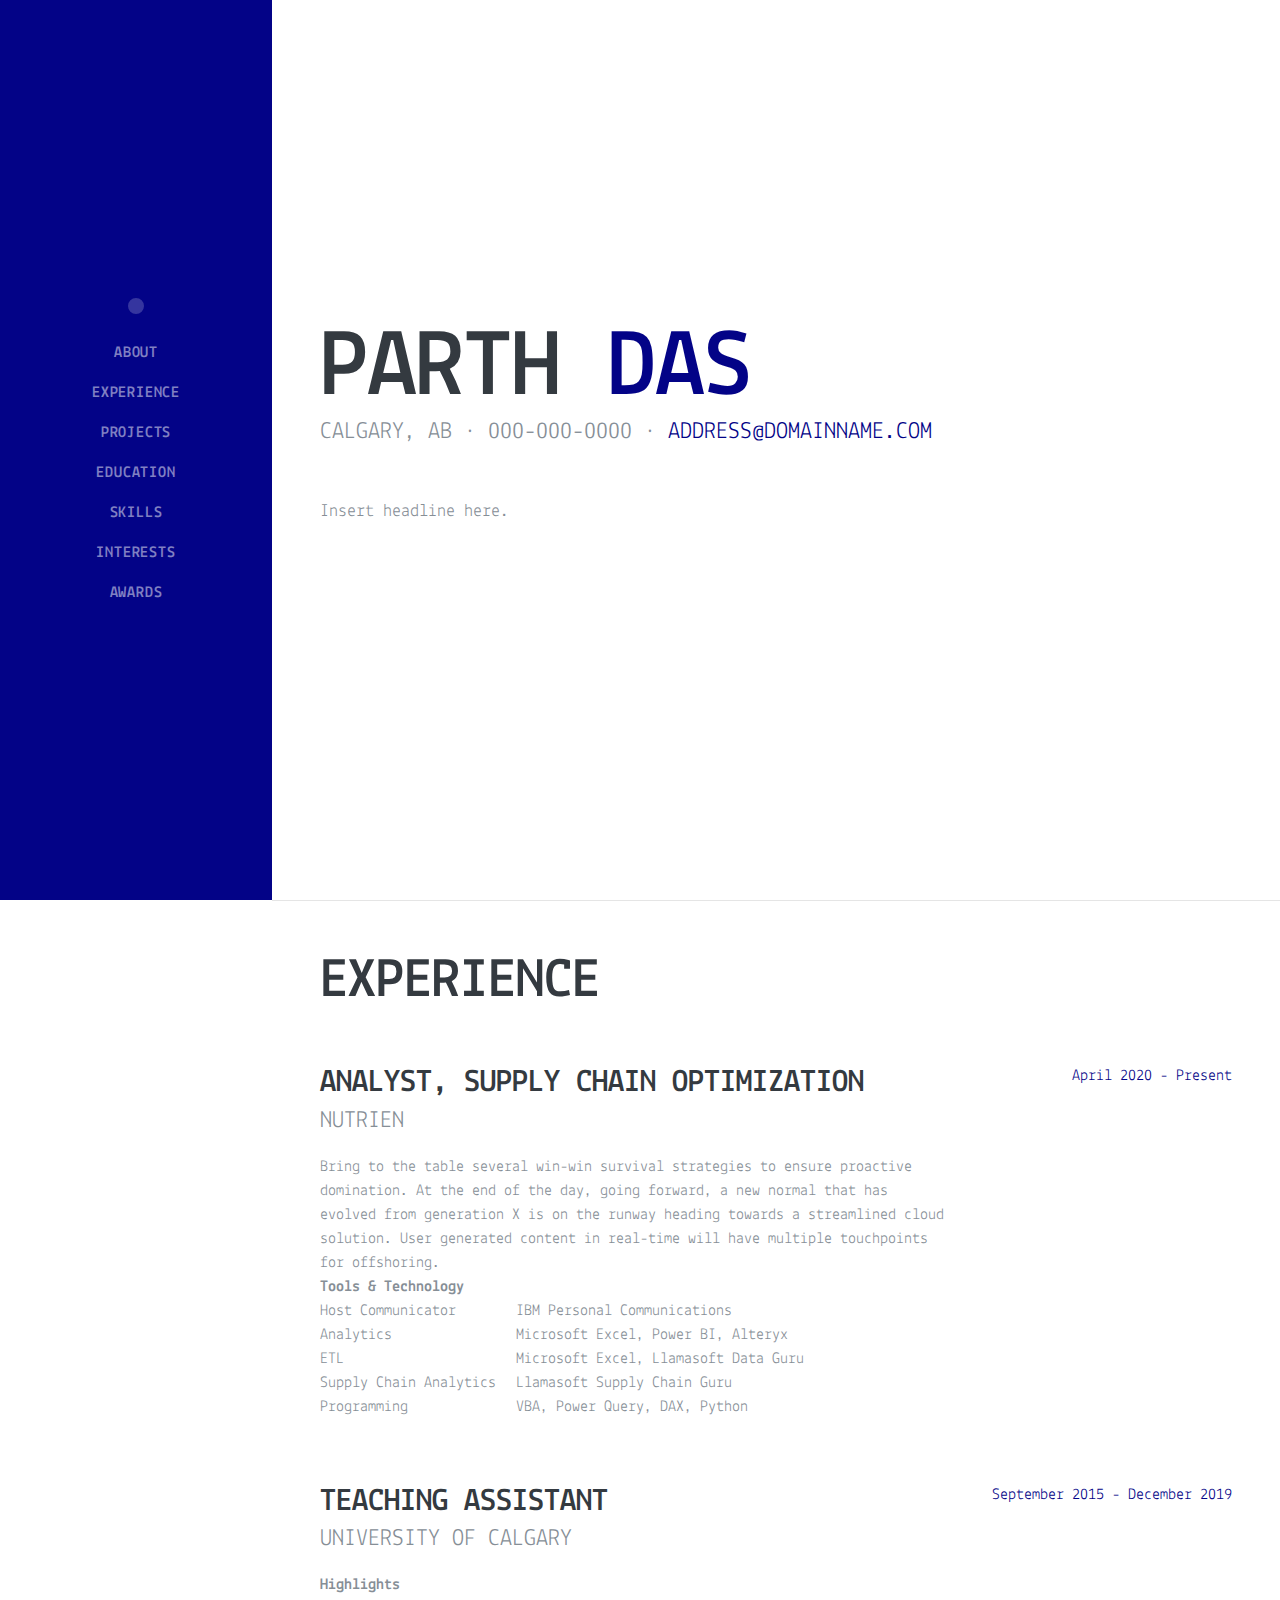
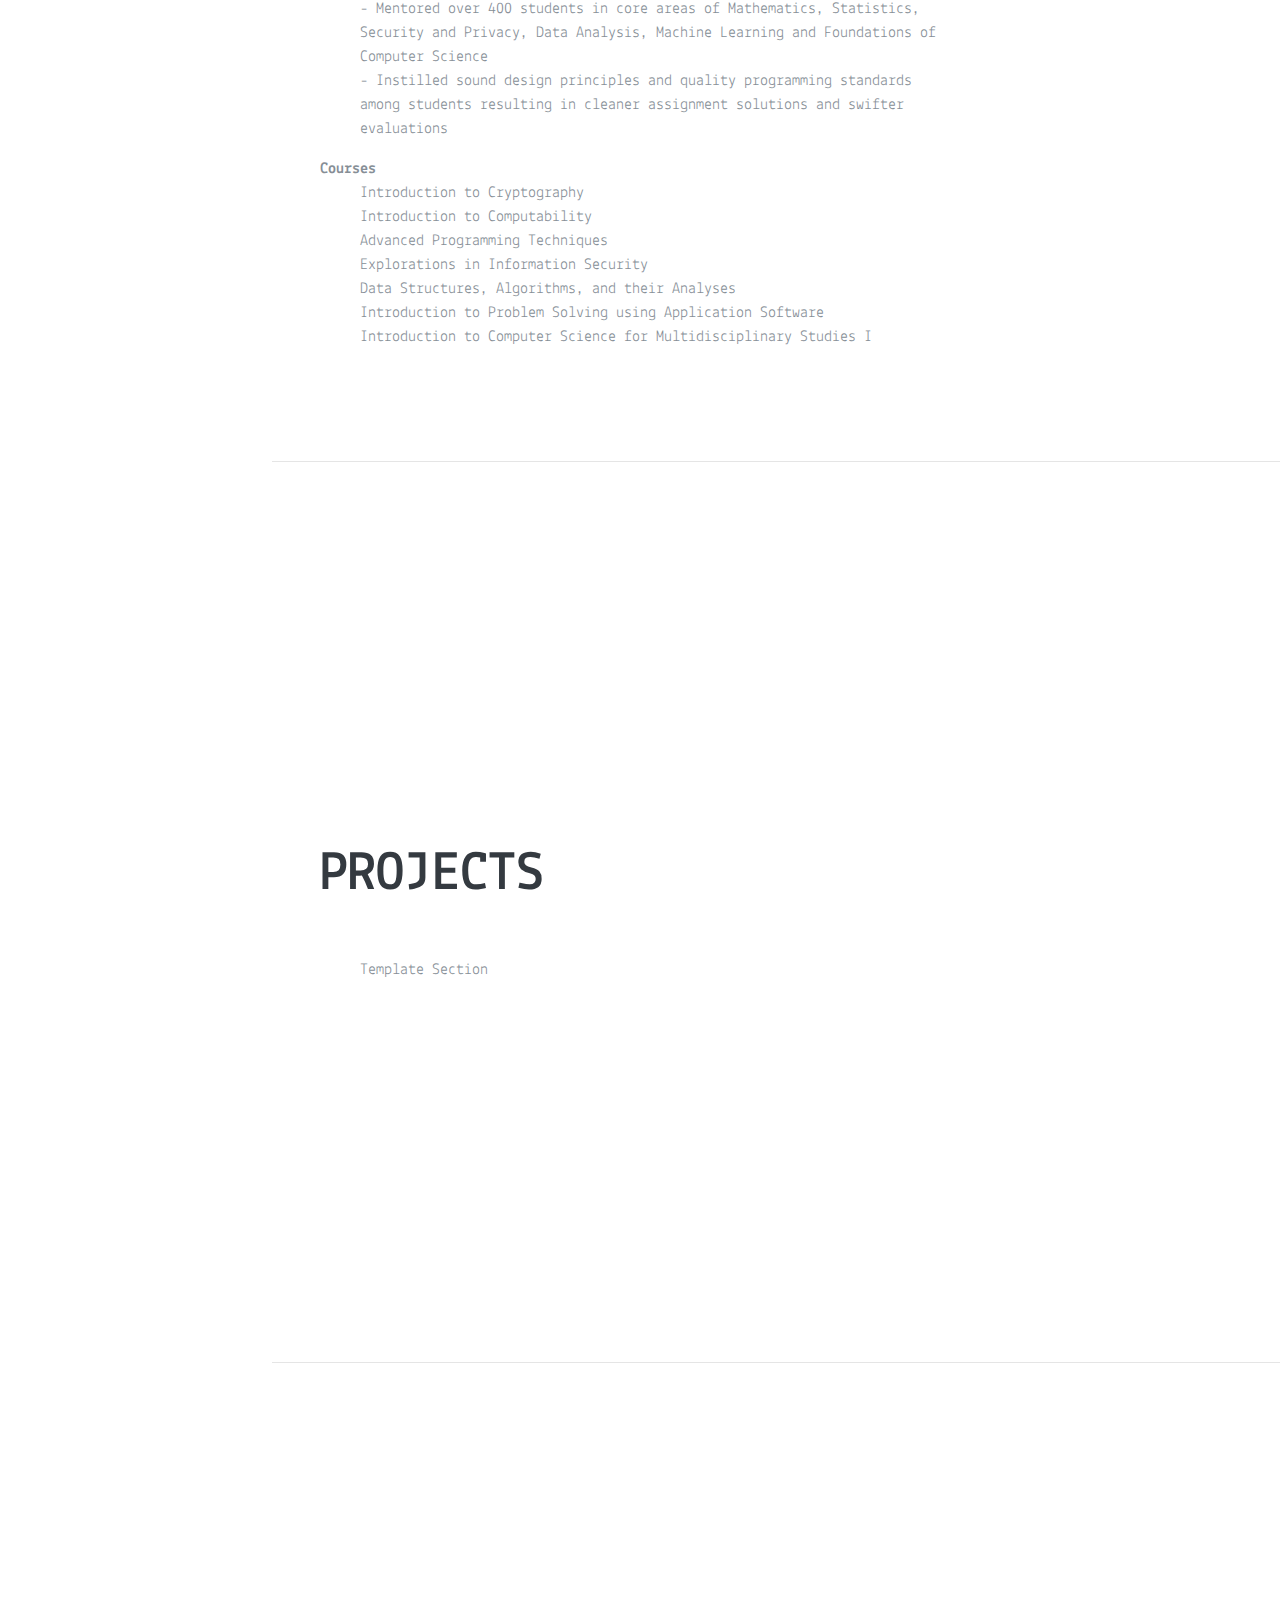
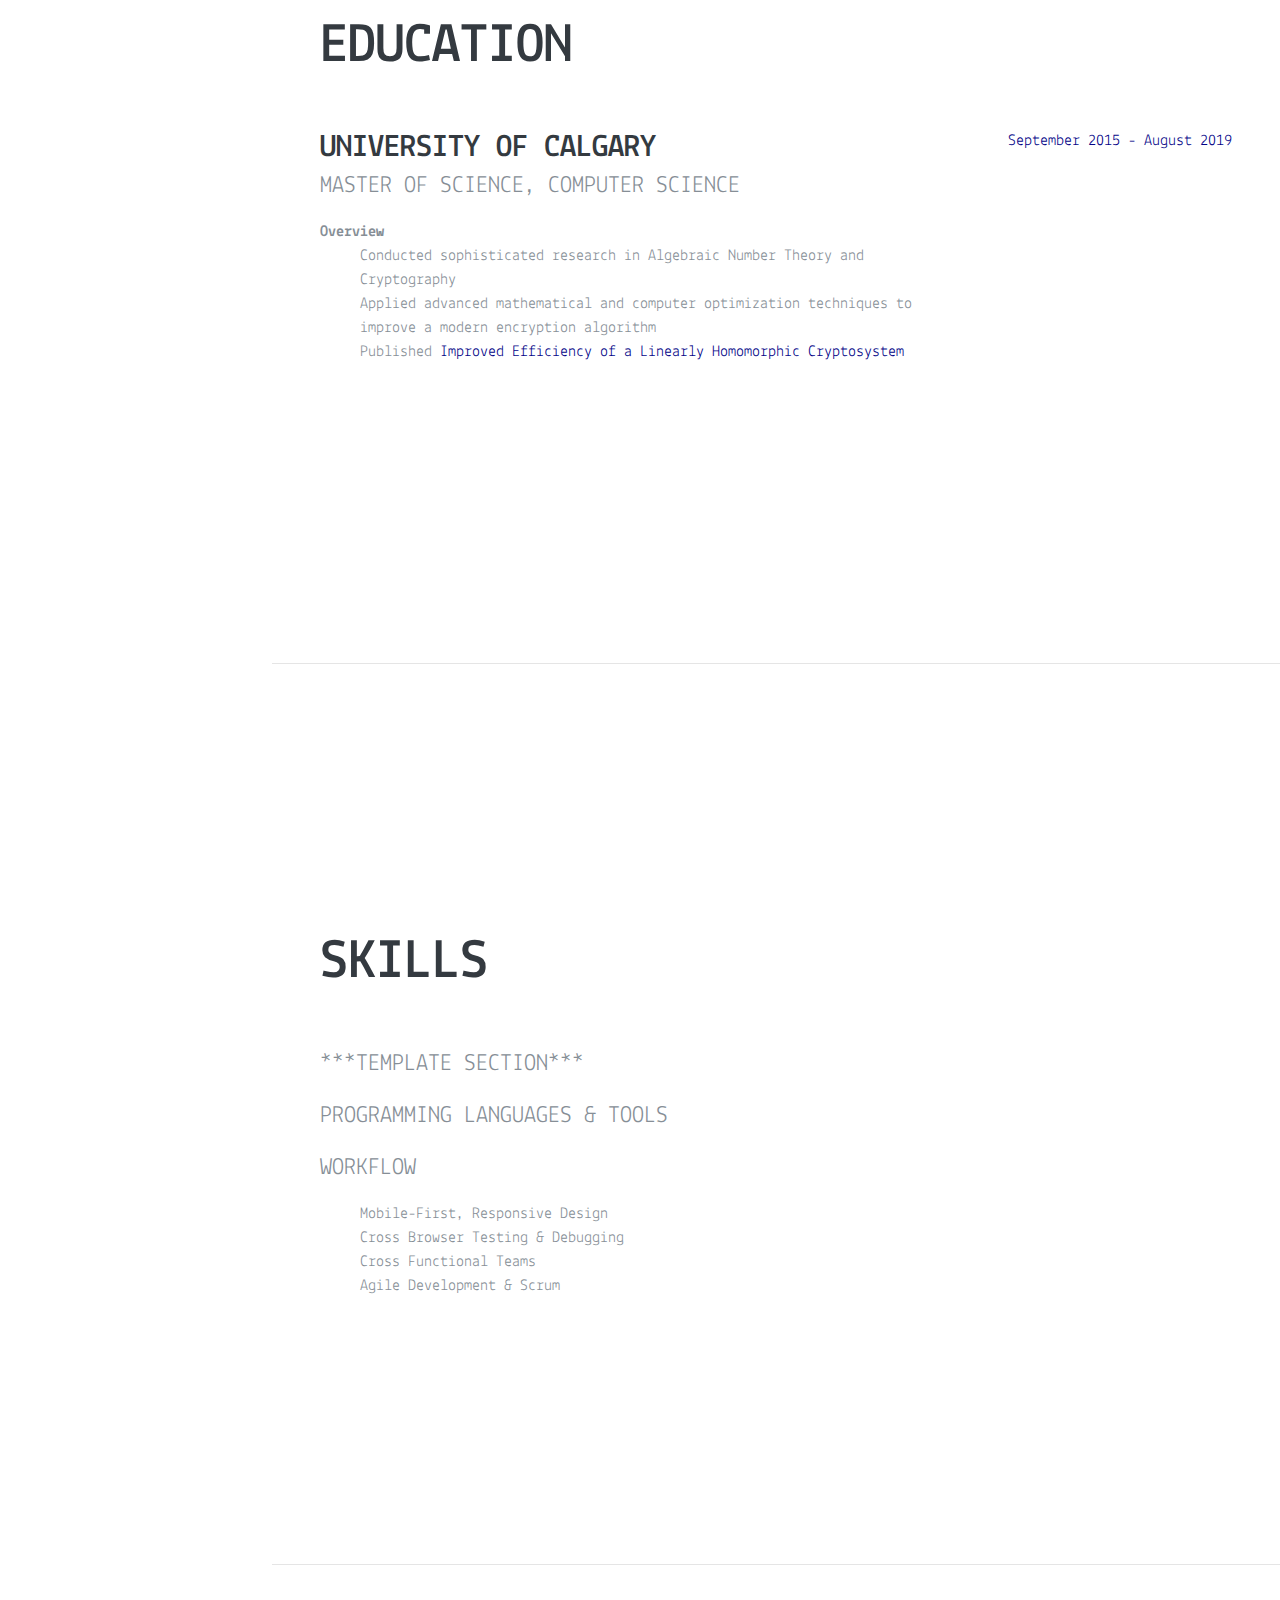
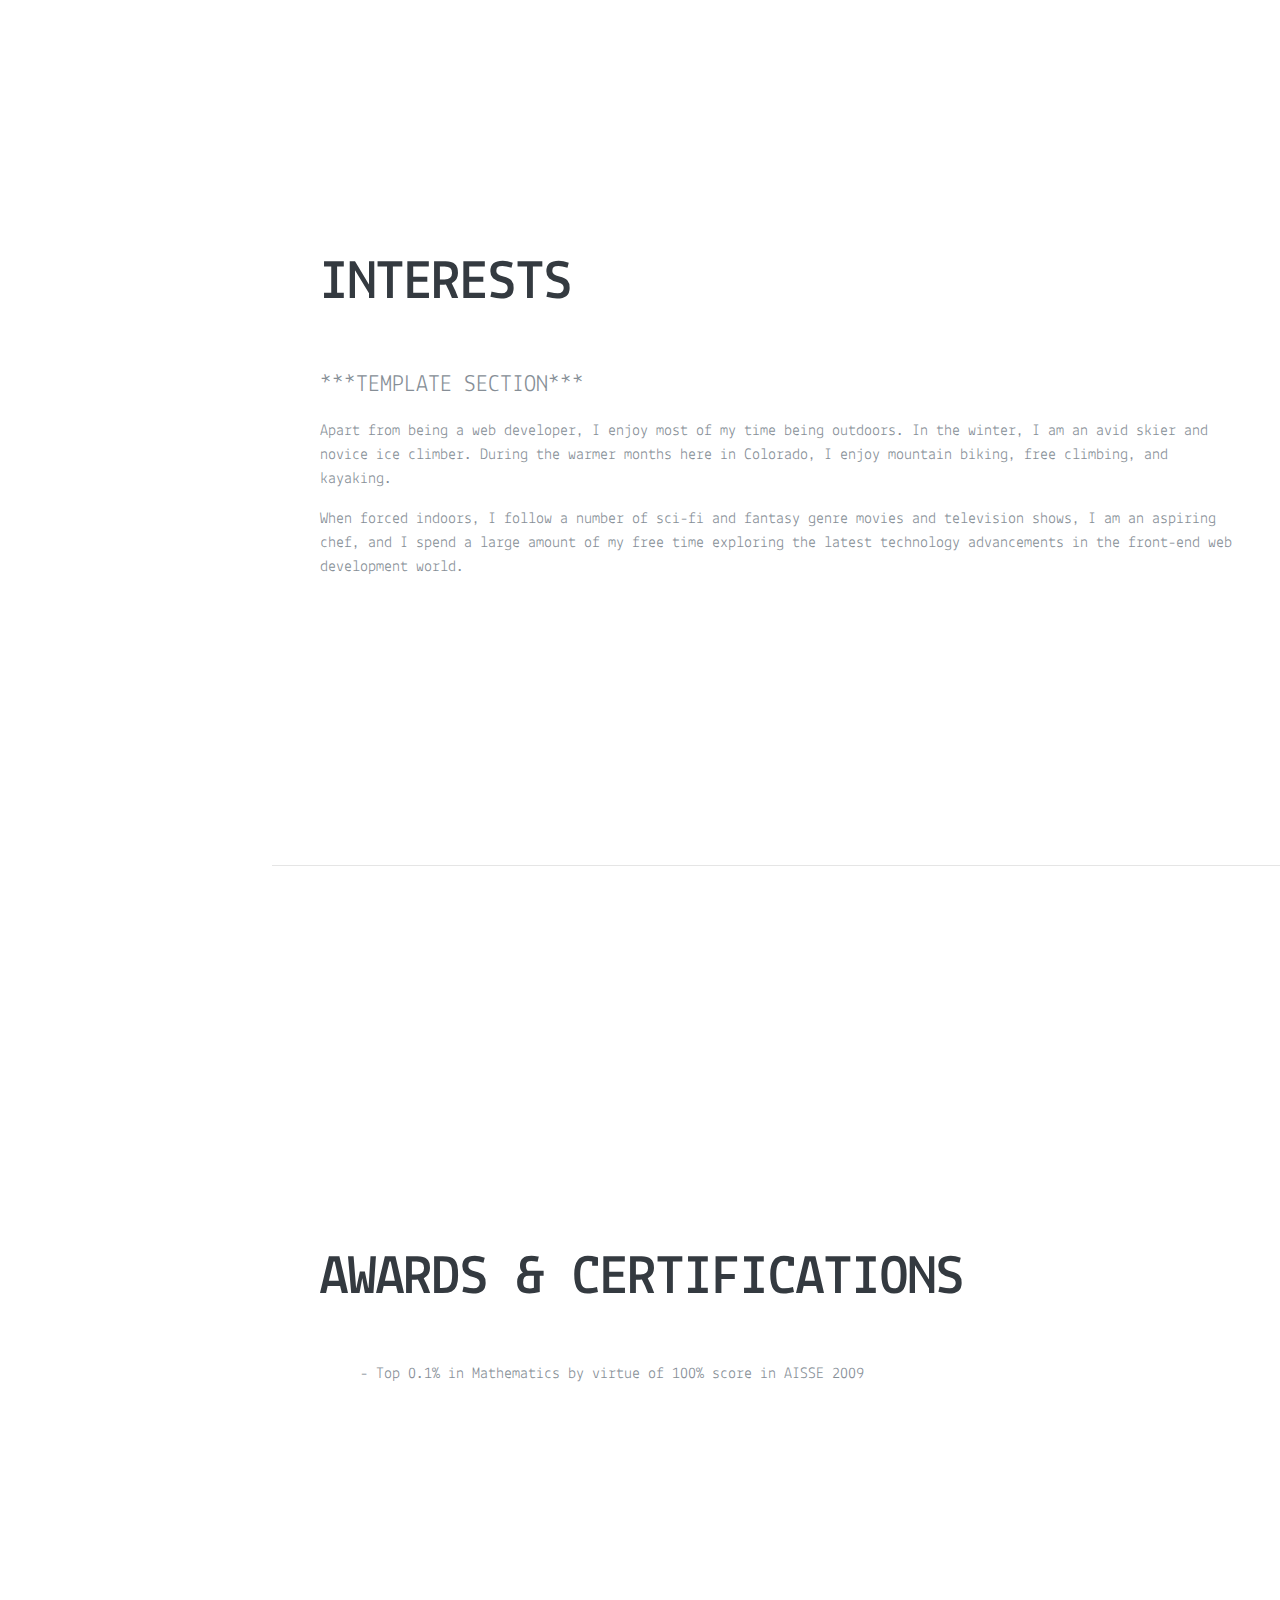
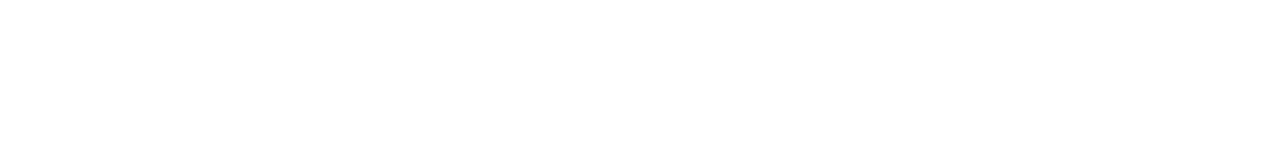
==== commit bc736cfd: "Updates" ====
--- a/index.html
+++ b/index.html
@@ -9,4 +9,4 @@
 /*!
  * Font Awesome Free 5.9.0 by @fontawesome - https://fontawesome.com
  * License - https://fontawesome.com/license/free (Icons: CC BY 4.0, Fonts: SIL OFL 1.1, Code: MIT License)
- */.fa,.fab,.fal,.far,.fas{-moz-osx-font-smoothing:grayscale;-webkit-font-smoothing:antialiased;display:inline-block;font-style:normal;font-variant:normal;text-rendering:auto;line-height:1}.fa-lg{font-size:1.33333em;line-height:.75em;vertical-align:-.0667em}.fa-xs{font-size:.75em}.fa-sm{font-size:.875em}.fa-1x{font-size:1em}.fa-2x{font-size:2em}.fa-3x{font-size:3em}.fa-4x{font-size:4em}.fa-5x{font-size:5em}.fa-6x{font-size:6em}.fa-7x{font-size:7em}.fa-8x{font-size:8em}.fa-9x{font-size:9em}.fa-10x{font-size:10em}.fa-fw{text-align:center;width:1.25em}.fa-ul{list-style-type:none;margin-left:2.5em;padding-left:0}.fa-ul>li{position:relative}.fa-li{left:-2em;position:absolute;text-align:center;width:2em;line-height:inherit}.fa-border{border:.08em solid #eee;border-radius:.1em;padding:.2em .25em .15em}.fa-pull-left{float:left}.fa-pull-right{float:right}.fa.fa-pull-left,.fab.fa-pull-left,.fal.fa-pull-left,.far.fa-pull-left,.fas.fa-pull-left{margin-right:.3em}.fa.fa-pull-right,.fab.fa-pull-right,.fal.fa-pull-right,.far.fa-pull-right,.fas.fa-pull-right{margin-left:.3em}.fa-spin{animation:fa-spin 2s linear infinite}.fa-pulse{animation:fa-spin 1s steps(8) infinite}@keyframes fa-spin{0%{transform:rotate(0deg)}to{transform:rotate(1turn)}}.fa-rotate-90{-ms-filter:"progid:DXImageTransform.Microsoft.BasicImage(rotation=1)";transform:rotate(90deg)}.fa-rotate-180{-ms-filter:"progid:DXImageTransform.Microsoft.BasicImage(rotation=2)";transform:rotate(180deg)}.fa-rotate-270{-ms-filter:"progid:DXImageTransform.Microsoft.BasicImage(rotation=3)";transform:rotate(270deg)}.fa-flip-horizontal{-ms-filter:"progid:DXImageTransform.Microsoft.BasicImage(rotation=0, mirror=1)";transform:scaleX(-1)}.fa-flip-vertical{transform:scaleY(-1)}.fa-flip-both,.fa-flip-horizontal.fa-flip-vertical,.fa-flip-vertical{-ms-filter:"progid:DXImageTransform.Microsoft.BasicImage(rotation=2, mirror=1)"}.fa-flip-both,.fa-flip-horizontal.fa-flip-vertical{transform:scale(-1)}:root .fa-flip-both,:root .fa-flip-horizontal,:root .fa-flip-vertical,:root .fa-rotate-90,:root .fa-rotate-180,:root .fa-rotate-270{filter:none}.fa-stack{display:inline-block;height:2em;line-height:2em;position:relative;vertical-align:middle;width:2.5em}.fa-stack-1x,.fa-stack-2x{left:0;position:absolute;text-align:center;width:100%}.fa-stack-1x{line-height:inherit}.fa-stack-2x{font-size:2em}.fa-inverse{color:#fff}.fa-500px:before{content:"\F26E"}.fa-accessible-icon:before{content:"\F368"}.fa-accusoft:before{content:"\F369"}.fa-acquisitions-incorporated:before{content:"\F6AF"}.fa-ad:before{content:"\F641"}.fa-address-book:before{content:"\F2B9"}.fa-address-card:before{content:"\F2BB"}.fa-adjust:before{content:"\F042"}.fa-adn:before{content:"\F170"}.fa-adobe:before{content:"\F778"}.fa-adversal:before{content:"\F36A"}.fa-affiliatetheme:before{content:"\F36B"}.fa-air-freshener:before{content:"\F5D0"}.fa-airbnb:before{content:"\F834"}.fa-algolia:before{content:"\F36C"}.fa-align-center:before{content:"\F037"}.fa-align-justify:before{content:"\F039"}.fa-align-left:before{content:"\F036"}.fa-align-right:before{content:"\F038"}.fa-alipay:before{content:"\F642"}.fa-allergies:before{content:"\F461"}.fa-amazon:before{content:"\F270"}.fa-amazon-pay:before{content:"\F42C"}.fa-ambulance:before{content:"\F0F9"}.fa-american-sign-language-interpreting:before{content:"\F2A3"}.fa-amilia:before{content:"\F36D"}.fa-anchor:before{content:"\F13D"}.fa-android:before{content:"\F17B"}.fa-angellist:before{content:"\F209"}.fa-angle-double-down:before{content:"\F103"}.fa-angle-double-left:before{content:"\F100"}.fa-angle-double-right:before{content:"\F101"}.fa-angle-double-up:before{content:"\F102"}.fa-angle-down:before{content:"\F107"}.fa-angle-left:before{content:"\F104"}.fa-angle-right:before{content:"\F105"}.fa-angle-up:before{content:"\F106"}.fa-angry:before{content:"\F556"}.fa-angrycreative:before{content:"\F36E"}.fa-angular:before{content:"\F420"}.fa-ankh:before{content:"\F644"}.fa-app-store:before{content:"\F36F"}.fa-app-store-ios:before{content:"\F370"}.fa-apper:before{content:"\F371"}.fa-apple:before{content:"\F179"}.fa-apple-alt:before{content:"\F5D1"}.fa-apple-pay:before{content:"\F415"}.fa-archive:before{content:"\F187"}.fa-archway:before{content:"\F557"}.fa-arrow-alt-circle-down:before{content:"\F358"}.fa-arrow-alt-circle-left:before{content:"\F359"}.fa-arrow-alt-circle-right:before{content:"\F35A"}.fa-arrow-alt-circle-up:before{content:"\F35B"}.fa-arrow-circle-down:before{content:"\F0AB"}.fa-arrow-circle-left:before{content:"\F0A8"}.fa-arrow-circle-right:before{content:"\F0A9"}.fa-arrow-circle-up:before{content:"\F0AA"}.fa-arrow-down:before{content:"\F063"}.fa-arrow-left:before{content:"\F060"}.fa-arrow-right:before{content:"\F061"}.fa-arrow-up:before{content:"\F062"}.fa-arrows-alt:before{content:"\F0B2"}.fa-arrows-alt-h:before{content:"\F337"}.fa-arrows-alt-v:before{content:"\F338"}.fa-artstation:before{content:"\F77A"}.fa-assistive-listening-systems:before{content:"\F2A2"}.fa-asterisk:before{content:"\F069"}.fa-asymmetrik:before{content:"\F372"}.fa-at:before{content:"\F1FA"}.fa-atlas:before{content:"\F558"}.fa-atlassian:before{content:"\F77B"}.fa-atom:before{content:"\F5D2"}.fa-audible:before{content:"\F373"}.fa-audio-description:before{content:"\F29E"}.fa-autoprefixer:before{content:"\F41C"}.fa-avianex:before{content:"\F374"}.fa-aviato:before{content:"\F421"}.fa-award:before{content:"\F559"}.fa-aws:before{content:"\F375"}.fa-baby:before{content:"\F77C"}.fa-baby-carriage:before{content:"\F77D"}.fa-backspace:before{content:"\F55A"}.fa-backward:before{content:"\F04A"}.fa-bacon:before{content:"\F7E5"}.fa-balance-scale:before{content:"\F24E"}.fa-balance-scale-left:before{content:"\F515"}.fa-balance-scale-right:before{content:"\F516"}.fa-ban:before{content:"\F05E"}.fa-band-aid:before{content:"\F462"}.fa-bandcamp:before{content:"\F2D5"}.fa-barcode:before{content:"\F02A"}.fa-bars:before{content:"\F0C9"}.fa-baseball-ball:before{content:"\F433"}.fa-basketball-ball:before{content:"\F434"}.fa-bath:before{content:"\F2CD"}.fa-battery-empty:before{content:"\F244"}.fa-battery-full:before{content:"\F240"}.fa-battery-half:before{content:"\F242"}.fa-battery-quarter:before{content:"\F243"}.fa-battery-three-quarters:before{content:"\F241"}.fa-battle-net:before{content:"\F835"}.fa-bed:before{content:"\F236"}.fa-beer:before{content:"\F0FC"}.fa-behance:before{content:"\F1B4"}.fa-behance-square:before{content:"\F1B5"}.fa-bell:before{content:"\F0F3"}.fa-bell-slash:before{content:"\F1F6"}.fa-bezier-curve:before{content:"\F55B"}.fa-bible:before{content:"\F647"}.fa-bicycle:before{content:"\F206"}.fa-biking:before{content:"\F84A"}.fa-bimobject:before{content:"\F378"}.fa-binoculars:before{content:"\F1E5"}.fa-biohazard:before{content:"\F780"}.fa-birthday-cake:before{content:"\F1FD"}.fa-bitbucket:before{content:"\F171"}.fa-bitcoin:before{content:"\F379"}.fa-bity:before{content:"\F37A"}.fa-black-tie:before{content:"\F27E"}.fa-blackberry:before{content:"\F37B"}.fa-blender:before{content:"\F517"}.fa-blender-phone:before{content:"\F6B6"}.fa-blind:before{content:"\F29D"}.fa-blog:before{content:"\F781"}.fa-blogger:before{content:"\F37C"}.fa-blogger-b:before{content:"\F37D"}.fa-bluetooth:before{content:"\F293"}.fa-bluetooth-b:before{content:"\F294"}.fa-bold:before{content:"\F032"}.fa-bolt:before{content:"\F0E7"}.fa-bomb:before{content:"\F1E2"}.fa-bone:before{content:"\F5D7"}.fa-bong:before{content:"\F55C"}.fa-book:before{content:"\F02D"}.fa-book-dead:before{content:"\F6B7"}.fa-book-medical:before{content:"\F7E6"}.fa-book-open:before{content:"\F518"}.fa-book-reader:before{content:"\F5DA"}.fa-bookmark:before{content:"\F02E"}.fa-bootstrap:before{content:"\F836"}.fa-border-all:before{content:"\F84C"}.fa-border-none:before{content:"\F850"}.fa-border-style:before{content:"\F853"}.fa-bowling-ball:before{content:"\F436"}.fa-box:before{content:"\F466"}.fa-box-open:before{content:"\F49E"}.fa-boxes:before{content:"\F468"}.fa-braille:before{content:"\F2A1"}.fa-brain:before{content:"\F5DC"}.fa-bread-slice:before{content:"\F7EC"}.fa-briefcase:before{content:"\F0B1"}.fa-briefcase-medical:before{content:"\F469"}.fa-broadcast-tower:before{content:"\F519"}.fa-broom:before{content:"\F51A"}.fa-brush:before{content:"\F55D"}.fa-btc:before{content:"\F15A"}.fa-buffer:before{content:"\F837"}.fa-bug:before{content:"\F188"}.fa-building:before{content:"\F1AD"}.fa-bullhorn:before{content:"\F0A1"}.fa-bullseye:before{content:"\F140"}.fa-burn:before{content:"\F46A"}.fa-buromobelexperte:before{content:"\F37F"}.fa-bus:before{content:"\F207"}.fa-bus-alt:before{content:"\F55E"}.fa-business-time:before{content:"\F64A"}.fa-buysellads:before{content:"\F20D"}.fa-calculator:before{content:"\F1EC"}.fa-calendar:before{content:"\F133"}.fa-calendar-alt:before{content:"\F073"}.fa-calendar-check:before{content:"\F274"}.fa-calendar-day:before{content:"\F783"}.fa-calendar-minus:before{content:"\F272"}.fa-calendar-plus:before{content:"\F271"}.fa-calendar-times:before{content:"\F273"}.fa-calendar-week:before{content:"\F784"}.fa-camera:before{content:"\F030"}.fa-camera-retro:before{content:"\F083"}.fa-campground:before{content:"\F6BB"}.fa-canadian-maple-leaf:before{content:"\F785"}.fa-candy-cane:before{content:"\F786"}.fa-cannabis:before{content:"\F55F"}.fa-capsules:before{content:"\F46B"}.fa-car:before{content:"\F1B9"}.fa-car-alt:before{content:"\F5DE"}.fa-car-battery:before{content:"\F5DF"}.fa-car-crash:before{content:"\F5E1"}.fa-car-side:before{content:"\F5E4"}.fa-caret-down:before{content:"\F0D7"}.fa-caret-left:before{content:"\F0D9"}.fa-caret-right:before{content:"\F0DA"}.fa-caret-square-down:before{content:"\F150"}.fa-caret-square-left:before{content:"\F191"}.fa-caret-square-right:before{content:"\F152"}.fa-caret-square-up:before{content:"\F151"}.fa-caret-up:before{content:"\F0D8"}.fa-carrot:before{content:"\F787"}.fa-cart-arrow-down:before{content:"\F218"}.fa-cart-plus:before{content:"\F217"}.fa-cash-register:before{content:"\F788"}.fa-cat:before{content:"\F6BE"}.fa-cc-amazon-pay:before{content:"\F42D"}.fa-cc-amex:before{content:"\F1F3"}.fa-cc-apple-pay:before{content:"\F416"}.fa-cc-diners-club:before{content:"\F24C"}.fa-cc-discover:before{content:"\F1F2"}.fa-cc-jcb:before{content:"\F24B"}.fa-cc-mastercard:before{content:"\F1F1"}.fa-cc-paypal:before{content:"\F1F4"}.fa-cc-stripe:before{content:"\F1F5"}.fa-cc-visa:before{content:"\F1F0"}.fa-centercode:before{content:"\F380"}.fa-centos:before{content:"\F789"}.fa-certificate:before{content:"\F0A3"}.fa-chair:before{content:"\F6C0"}.fa-chalkboard:before{content:"\F51B"}.fa-chalkboard-teacher:before{content:"\F51C"}.fa-charging-station:before{content:"\F5E7"}.fa-chart-area:before{content:"\F1FE"}.fa-chart-bar:before{content:"\F080"}.fa-chart-line:before{content:"\F201"}.fa-chart-pie:before{content:"\F200"}.fa-check:before{content:"\F00C"}.fa-check-circle:before{content:"\F058"}.fa-check-double:before{content:"\F560"}.fa-check-square:before{content:"\F14A"}.fa-cheese:before{content:"\F7EF"}.fa-chess:before{content:"\F439"}.fa-chess-bishop:before{content:"\F43A"}.fa-chess-board:before{content:"\F43C"}.fa-chess-king:before{content:"\F43F"}.fa-chess-knight:before{content:"\F441"}.fa-chess-pawn:before{content:"\F443"}.fa-chess-queen:before{content:"\F445"}.fa-chess-rook:before{content:"\F447"}.fa-chevron-circle-down:before{content:"\F13A"}.fa-chevron-circle-left:before{content:"\F137"}.fa-chevron-circle-right:before{content:"\F138"}.fa-chevron-circle-up:before{content:"\F139"}.fa-chevron-down:before{content:"\F078"}.fa-chevron-left:before{content:"\F053"}.fa-chevron-right:before{content:"\F054"}.fa-chevron-up:before{content:"\F077"}.fa-child:before{content:"\F1AE"}.fa-chrome:before{content:"\F268"}.fa-chromecast:before{content:"\F838"}.fa-church:before{content:"\F51D"}.fa-circle:before{content:"\F111"}.fa-circle-notch:before{content:"\F1CE"}.fa-city:before{content:"\F64F"}.fa-clinic-medical:before{content:"\F7F2"}.fa-clipboard:before{content:"\F328"}.fa-clipboard-check:before{content:"\F46C"}.fa-clipboard-list:before{content:"\F46D"}.fa-clock:before{content:"\F017"}.fa-clone:before{content:"\F24D"}.fa-closed-captioning:before{content:"\F20A"}.fa-cloud:before{content:"\F0C2"}.fa-cloud-download-alt:before{content:"\F381"}.fa-cloud-meatball:before{content:"\F73B"}.fa-cloud-moon:before{content:"\F6C3"}.fa-cloud-moon-rain:before{content:"\F73C"}.fa-cloud-rain:before{content:"\F73D"}.fa-cloud-showers-heavy:before{content:"\F740"}.fa-cloud-sun:before{content:"\F6C4"}.fa-cloud-sun-rain:before{content:"\F743"}.fa-cloud-upload-alt:before{content:"\F382"}.fa-cloudscale:before{content:"\F383"}.fa-cloudsmith:before{content:"\F384"}.fa-cloudversify:before{content:"\F385"}.fa-cocktail:before{content:"\F561"}.fa-code:before{content:"\F121"}.fa-code-branch:before{content:"\F126"}.fa-codepen:before{content:"\F1CB"}.fa-codiepie:before{content:"\F284"}.fa-coffee:before{content:"\F0F4"}.fa-cog:before{content:"\F013"}.fa-cogs:before{content:"\F085"}.fa-coins:before{content:"\F51E"}.fa-columns:before{content:"\F0DB"}.fa-comment:before{content:"\F075"}.fa-comment-alt:before{content:"\F27A"}.fa-comment-dollar:before{content:"\F651"}.fa-comment-dots:before{content:"\F4AD"}.fa-comment-medical:before{content:"\F7F5"}.fa-comment-slash:before{content:"\F4B3"}.fa-comments:before{content:"\F086"}.fa-comments-dollar:before{content:"\F653"}.fa-compact-disc:before{content:"\F51F"}.fa-compass:before{content:"\F14E"}.fa-compress:before{content:"\F066"}.fa-compress-arrows-alt:before{content:"\F78C"}.fa-concierge-bell:before{content:"\F562"}.fa-confluence:before{content:"\F78D"}.fa-connectdevelop:before{content:"\F20E"}.fa-contao:before{content:"\F26D"}.fa-cookie:before{content:"\F563"}.fa-cookie-bite:before{content:"\F564"}.fa-copy:before{content:"\F0C5"}.fa-copyright:before{content:"\F1F9"}.fa-couch:before{content:"\F4B8"}.fa-cpanel:before{content:"\F388"}.fa-creative-commons:before{content:"\F25E"}.fa-creative-commons-by:before{content:"\F4E7"}.fa-creative-commons-nc:before{content:"\F4E8"}.fa-creative-commons-nc-eu:before{content:"\F4E9"}.fa-creative-commons-nc-jp:before{content:"\F4EA"}.fa-creative-commons-nd:before{content:"\F4EB"}.fa-creative-commons-pd:before{content:"\F4EC"}.fa-creative-commons-pd-alt:before{content:"\F4ED"}.fa-creative-commons-remix:before{content:"\F4EE"}.fa-creative-commons-sa:before{content:"\F4EF"}.fa-creative-commons-sampling:before{content:"\F4F0"}.fa-creative-commons-sampling-plus:before{content:"\F4F1"}.fa-creative-commons-share:before{content:"\F4F2"}.fa-creative-commons-zero:before{content:"\F4F3"}.fa-credit-card:before{content:"\F09D"}.fa-critical-role:before{content:"\F6C9"}.fa-crop:before{content:"\F125"}.fa-crop-alt:before{content:"\F565"}.fa-cross:before{content:"\F654"}.fa-crosshairs:before{content:"\F05B"}.fa-crow:before{content:"\F520"}.fa-crown:before{content:"\F521"}.fa-crutch:before{content:"\F7F7"}.fa-css3:before{content:"\F13C"}.fa-css3-alt:before{content:"\F38B"}.fa-cube:before{content:"\F1B2"}.fa-cubes:before{content:"\F1B3"}.fa-cut:before{content:"\F0C4"}.fa-cuttlefish:before{content:"\F38C"}.fa-d-and-d:before{content:"\F38D"}.fa-d-and-d-beyond:before{content:"\F6CA"}.fa-dashcube:before{content:"\F210"}.fa-database:before{content:"\F1C0"}.fa-deaf:before{content:"\F2A4"}.fa-delicious:before{content:"\F1A5"}.fa-democrat:before{content:"\F747"}.fa-deploydog:before{content:"\F38E"}.fa-deskpro:before{content:"\F38F"}.fa-desktop:before{content:"\F108"}.fa-dev:before{content:"\F6CC"}.fa-deviantart:before{content:"\F1BD"}.fa-dharmachakra:before{content:"\F655"}.fa-dhl:before{content:"\F790"}.fa-diagnoses:before{content:"\F470"}.fa-diaspora:before{content:"\F791"}.fa-dice:before{content:"\F522"}.fa-dice-d20:before{content:"\F6CF"}.fa-dice-d6:before{content:"\F6D1"}.fa-dice-five:before{content:"\F523"}.fa-dice-four:before{content:"\F524"}.fa-dice-one:before{content:"\F525"}.fa-dice-six:before{content:"\F526"}.fa-dice-three:before{content:"\F527"}.fa-dice-two:before{content:"\F528"}.fa-digg:before{content:"\F1A6"}.fa-digital-ocean:before{content:"\F391"}.fa-digital-tachograph:before{content:"\F566"}.fa-directions:before{content:"\F5EB"}.fa-discord:before{content:"\F392"}.fa-discourse:before{content:"\F393"}.fa-divide:before{content:"\F529"}.fa-dizzy:before{content:"\F567"}.fa-dna:before{content:"\F471"}.fa-dochub:before{content:"\F394"}.fa-docker:before{content:"\F395"}.fa-dog:before{content:"\F6D3"}.fa-dollar-sign:before{content:"\F155"}.fa-dolly:before{content:"\F472"}.fa-dolly-flatbed:before{content:"\F474"}.fa-donate:before{content:"\F4B9"}.fa-door-closed:before{content:"\F52A"}.fa-door-open:before{content:"\F52B"}.fa-dot-circle:before{content:"\F192"}.fa-dove:before{content:"\F4BA"}.fa-download:before{content:"\F019"}.fa-draft2digital:before{content:"\F396"}.fa-drafting-compass:before{content:"\F568"}.fa-dragon:before{content:"\F6D5"}.fa-draw-polygon:before{content:"\F5EE"}.fa-dribbble:before{content:"\F17D"}.fa-dribbble-square:before{content:"\F397"}.fa-dropbox:before{content:"\F16B"}.fa-drum:before{content:"\F569"}.fa-drum-steelpan:before{content:"\F56A"}.fa-drumstick-bite:before{content:"\F6D7"}.fa-drupal:before{content:"\F1A9"}.fa-dumbbell:before{content:"\F44B"}.fa-dumpster:before{content:"\F793"}.fa-dumpster-fire:before{content:"\F794"}.fa-dungeon:before{content:"\F6D9"}.fa-dyalog:before{content:"\F399"}.fa-earlybirds:before{content:"\F39A"}.fa-ebay:before{content:"\F4F4"}.fa-edge:before{content:"\F282"}.fa-edit:before{content:"\F044"}.fa-egg:before{content:"\F7FB"}.fa-eject:before{content:"\F052"}.fa-elementor:before{content:"\F430"}.fa-ellipsis-h:before{content:"\F141"}.fa-ellipsis-v:before{content:"\F142"}.fa-ello:before{content:"\F5F1"}.fa-ember:before{content:"\F423"}.fa-empire:before{content:"\F1D1"}.fa-envelope:before{content:"\F0E0"}.fa-envelope-open:before{content:"\F2B6"}.fa-envelope-open-text:before{content:"\F658"}.fa-envelope-square:before{content:"\F199"}.fa-envira:before{content:"\F299"}.fa-equals:before{content:"\F52C"}.fa-eraser:before{content:"\F12D"}.fa-erlang:before{content:"\F39D"}.fa-ethereum:before{content:"\F42E"}.fa-ethernet:before{content:"\F796"}.fa-etsy:before{content:"\F2D7"}.fa-euro-sign:before{content:"\F153"}.fa-evernote:before{content:"\F839"}.fa-exchange-alt:before{content:"\F362"}.fa-exclamation:before{content:"\F12A"}.fa-exclamation-circle:before{content:"\F06A"}.fa-exclamation-triangle:before{content:"\F071"}.fa-expand:before{content:"\F065"}.fa-expand-arrows-alt:before{content:"\F31E"}.fa-expeditedssl:before{content:"\F23E"}.fa-external-link-alt:before{content:"\F35D"}.fa-external-link-square-alt:before{content:"\F360"}.fa-eye:before{content:"\F06E"}.fa-eye-dropper:before{content:"\F1FB"}.fa-eye-slash:before{content:"\F070"}.fa-facebook:before{content:"\F09A"}.fa-facebook-f:before{content:"\F39E"}.fa-facebook-messenger:before{content:"\F39F"}.fa-facebook-square:before{content:"\F082"}.fa-fan:before{content:"\F863"}.fa-fantasy-flight-games:before{content:"\F6DC"}.fa-fast-backward:before{content:"\F049"}.fa-fast-forward:before{content:"\F050"}.fa-fax:before{content:"\F1AC"}.fa-feather:before{content:"\F52D"}.fa-feather-alt:before{content:"\F56B"}.fa-fedex:before{content:"\F797"}.fa-fedora:before{content:"\F798"}.fa-female:before{content:"\F182"}.fa-fighter-jet:before{content:"\F0FB"}.fa-figma:before{content:"\F799"}.fa-file:before{content:"\F15B"}.fa-file-alt:before{content:"\F15C"}.fa-file-archive:before{content:"\F1C6"}.fa-file-audio:before{content:"\F1C7"}.fa-file-code:before{content:"\F1C9"}.fa-file-contract:before{content:"\F56C"}.fa-file-csv:before{content:"\F6DD"}.fa-file-download:before{content:"\F56D"}.fa-file-excel:before{content:"\F1C3"}.fa-file-export:before{content:"\F56E"}.fa-file-image:before{content:"\F1C5"}.fa-file-import:before{content:"\F56F"}.fa-file-invoice:before{content:"\F570"}.fa-file-invoice-dollar:before{content:"\F571"}.fa-file-medical:before{content:"\F477"}.fa-file-medical-alt:before{content:"\F478"}.fa-file-pdf:before{content:"\F1C1"}.fa-file-powerpoint:before{content:"\F1C4"}.fa-file-prescription:before{content:"\F572"}.fa-file-signature:before{content:"\F573"}.fa-file-upload:before{content:"\F574"}.fa-file-video:before{content:"\F1C8"}.fa-file-word:before{content:"\F1C2"}.fa-fill:before{content:"\F575"}.fa-fill-drip:before{content:"\F576"}.fa-film:before{content:"\F008"}.fa-filter:before{content:"\F0B0"}.fa-fingerprint:before{content:"\F577"}.fa-fire:before{content:"\F06D"}.fa-fire-alt:before{content:"\F7E4"}.fa-fire-extinguisher:before{content:"\F134"}.fa-firefox:before{content:"\F269"}.fa-first-aid:before{content:"\F479"}.fa-first-order:before{content:"\F2B0"}.fa-first-order-alt:before{content:"\F50A"}.fa-firstdraft:before{content:"\F3A1"}.fa-fish:before{content:"\F578"}.fa-fist-raised:before{content:"\F6DE"}.fa-flag:before{content:"\F024"}.fa-flag-checkered:before{content:"\F11E"}.fa-flag-usa:before{content:"\F74D"}.fa-flask:before{content:"\F0C3"}.fa-flickr:before{content:"\F16E"}.fa-flipboard:before{content:"\F44D"}.fa-flushed:before{content:"\F579"}.fa-fly:before{content:"\F417"}.fa-folder:before{content:"\F07B"}.fa-folder-minus:before{content:"\F65D"}.fa-folder-open:before{content:"\F07C"}.fa-folder-plus:before{content:"\F65E"}.fa-font:before{content:"\F031"}.fa-font-awesome:before{content:"\F2B4"}.fa-font-awesome-alt:before{content:"\F35C"}.fa-font-awesome-flag:before{content:"\F425"}.fa-font-awesome-logo-full:before{content:"\F4E6"}.fa-fonticons:before{content:"\F280"}.fa-fonticons-fi:before{content:"\F3A2"}.fa-football-ball:before{content:"\F44E"}.fa-fort-awesome:before{content:"\F286"}.fa-fort-awesome-alt:before{content:"\F3A3"}.fa-forumbee:before{content:"\F211"}.fa-forward:before{content:"\F04E"}.fa-foursquare:before{content:"\F180"}.fa-free-code-camp:before{content:"\F2C5"}.fa-freebsd:before{content:"\F3A4"}.fa-frog:before{content:"\F52E"}.fa-frown:before{content:"\F119"}.fa-frown-open:before{content:"\F57A"}.fa-fulcrum:before{content:"\F50B"}.fa-funnel-dollar:before{content:"\F662"}.fa-futbol:before{content:"\F1E3"}.fa-galactic-republic:before{content:"\F50C"}.fa-galactic-senate:before{content:"\F50D"}.fa-gamepad:before{content:"\F11B"}.fa-gas-pump:before{content:"\F52F"}.fa-gavel:before{content:"\F0E3"}.fa-gem:before{content:"\F3A5"}.fa-genderless:before{content:"\F22D"}.fa-get-pocket:before{content:"\F265"}.fa-gg:before{content:"\F260"}.fa-gg-circle:before{content:"\F261"}.fa-ghost:before{content:"\F6E2"}.fa-gift:before{content:"\F06B"}.fa-gifts:before{content:"\F79C"}.fa-git:before{content:"\F1D3"}.fa-git-alt:before{content:"\F841"}.fa-git-square:before{content:"\F1D2"}.fa-github:before{content:"\F09B"}.fa-github-alt:before{content:"\F113"}.fa-github-square:before{content:"\F092"}.fa-gitkraken:before{content:"\F3A6"}.fa-gitlab:before{content:"\F296"}.fa-gitter:before{content:"\F426"}.fa-glass-cheers:before{content:"\F79F"}.fa-glass-martini:before{content:"\F000"}.fa-glass-martini-alt:before{content:"\F57B"}.fa-glass-whiskey:before{content:"\F7A0"}.fa-glasses:before{content:"\F530"}.fa-glide:before{content:"\F2A5"}.fa-glide-g:before{content:"\F2A6"}.fa-globe:before{content:"\F0AC"}.fa-globe-africa:before{content:"\F57C"}.fa-globe-americas:before{content:"\F57D"}.fa-globe-asia:before{content:"\F57E"}.fa-globe-europe:before{content:"\F7A2"}.fa-gofore:before{content:"\F3A7"}.fa-golf-ball:before{content:"\F450"}.fa-goodreads:before{content:"\F3A8"}.fa-goodreads-g:before{content:"\F3A9"}.fa-google:before{content:"\F1A0"}.fa-google-drive:before{content:"\F3AA"}.fa-google-play:before{content:"\F3AB"}.fa-google-plus:before{content:"\F2B3"}.fa-google-plus-g:before{content:"\F0D5"}.fa-google-plus-square:before{content:"\F0D4"}.fa-google-wallet:before{content:"\F1EE"}.fa-gopuram:before{content:"\F664"}.fa-graduation-cap:before{content:"\F19D"}.fa-gratipay:before{content:"\F184"}.fa-grav:before{content:"\F2D6"}.fa-greater-than:before{content:"\F531"}.fa-greater-than-equal:before{content:"\F532"}.fa-grimace:before{content:"\F57F"}.fa-grin:before{content:"\F580"}.fa-grin-alt:before{content:"\F581"}.fa-grin-beam:before{content:"\F582"}.fa-grin-beam-sweat:before{content:"\F583"}.fa-grin-hearts:before{content:"\F584"}.fa-grin-squint:before{content:"\F585"}.fa-grin-squint-tears:before{content:"\F586"}.fa-grin-stars:before{content:"\F587"}.fa-grin-tears:before{content:"\F588"}.fa-grin-tongue:before{content:"\F589"}.fa-grin-tongue-squint:before{content:"\F58A"}.fa-grin-tongue-wink:before{content:"\F58B"}.fa-grin-wink:before{content:"\F58C"}.fa-grip-horizontal:before{content:"\F58D"}.fa-grip-lines:before{content:"\F7A4"}.fa-grip-lines-vertical:before{content:"\F7A5"}.fa-grip-vertical:before{content:"\F58E"}.fa-gripfire:before{content:"\F3AC"}.fa-grunt:before{content:"\F3AD"}.fa-guitar:before{content:"\F7A6"}.fa-gulp:before{content:"\F3AE"}.fa-h-square:before{content:"\F0FD"}.fa-hacker-news:before{content:"\F1D4"}.fa-hacker-news-square:before{content:"\F3AF"}.fa-hackerrank:before{content:"\F5F7"}.fa-hamburger:before{content:"\F805"}.fa-hammer:before{content:"\F6E3"}.fa-hamsa:before{content:"\F665"}.fa-hand-holding:before{content:"\F4BD"}.fa-hand-holding-heart:before{content:"\F4BE"}.fa-hand-holding-usd:before{content:"\F4C0"}.fa-hand-lizard:before{content:"\F258"}.fa-hand-middle-finger:before{content:"\F806"}.fa-hand-paper:before{content:"\F256"}.fa-hand-peace:before{content:"\F25B"}.fa-hand-point-down:before{content:"\F0A7"}.fa-hand-point-left:before{content:"\F0A5"}.fa-hand-point-right:before{content:"\F0A4"}.fa-hand-point-up:before{content:"\F0A6"}.fa-hand-pointer:before{content:"\F25A"}.fa-hand-rock:before{content:"\F255"}.fa-hand-scissors:before{content:"\F257"}.fa-hand-spock:before{content:"\F259"}.fa-hands:before{content:"\F4C2"}.fa-hands-helping:before{content:"\F4C4"}.fa-handshake:before{content:"\F2B5"}.fa-hanukiah:before{content:"\F6E6"}.fa-hard-hat:before{content:"\F807"}.fa-hashtag:before{content:"\F292"}.fa-hat-wizard:before{content:"\F6E8"}.fa-haykal:before{content:"\F666"}.fa-hdd:before{content:"\F0A0"}.fa-heading:before{content:"\F1DC"}.fa-headphones:before{content:"\F025"}.fa-headphones-alt:before{content:"\F58F"}.fa-headset:before{content:"\F590"}.fa-heart:before{content:"\F004"}.fa-heart-broken:before{content:"\F7A9"}.fa-heartbeat:before{content:"\F21E"}.fa-helicopter:before{content:"\F533"}.fa-highlighter:before{content:"\F591"}.fa-hiking:before{content:"\F6EC"}.fa-hippo:before{content:"\F6ED"}.fa-hips:before{content:"\F452"}.fa-hire-a-helper:before{content:"\F3B0"}.fa-history:before{content:"\F1DA"}.fa-hockey-puck:before{content:"\F453"}.fa-holly-berry:before{content:"\F7AA"}.fa-home:before{content:"\F015"}.fa-hooli:before{content:"\F427"}.fa-hornbill:before{content:"\F592"}.fa-horse:before{content:"\F6F0"}.fa-horse-head:before{content:"\F7AB"}.fa-hospital:before{content:"\F0F8"}.fa-hospital-alt:before{content:"\F47D"}.fa-hospital-symbol:before{content:"\F47E"}.fa-hot-tub:before{content:"\F593"}.fa-hotdog:before{content:"\F80F"}.fa-hotel:before{content:"\F594"}.fa-hotjar:before{content:"\F3B1"}.fa-hourglass:before{content:"\F254"}.fa-hourglass-end:before{content:"\F253"}.fa-hourglass-half:before{content:"\F252"}.fa-hourglass-start:before{content:"\F251"}.fa-house-damage:before{content:"\F6F1"}.fa-houzz:before{content:"\F27C"}.fa-hryvnia:before{content:"\F6F2"}.fa-html5:before{content:"\F13B"}.fa-hubspot:before{content:"\F3B2"}.fa-i-cursor:before{content:"\F246"}.fa-ice-cream:before{content:"\F810"}.fa-icicles:before{content:"\F7AD"}.fa-icons:before{content:"\F86D"}.fa-id-badge:before{content:"\F2C1"}.fa-id-card:before{content:"\F2C2"}.fa-id-card-alt:before{content:"\F47F"}.fa-igloo:before{content:"\F7AE"}.fa-image:before{content:"\F03E"}.fa-images:before{content:"\F302"}.fa-imdb:before{content:"\F2D8"}.fa-inbox:before{content:"\F01C"}.fa-indent:before{content:"\F03C"}.fa-industry:before{content:"\F275"}.fa-infinity:before{content:"\F534"}.fa-info:before{content:"\F129"}.fa-info-circle:before{content:"\F05A"}.fa-instagram:before{content:"\F16D"}.fa-intercom:before{content:"\F7AF"}.fa-internet-explorer:before{content:"\F26B"}.fa-invision:before{content:"\F7B0"}.fa-ioxhost:before{content:"\F208"}.fa-italic:before{content:"\F033"}.fa-itch-io:before{content:"\F83A"}.fa-itunes:before{content:"\F3B4"}.fa-itunes-note:before{content:"\F3B5"}.fa-java:before{content:"\F4E4"}.fa-jedi:before{content:"\F669"}.fa-jedi-order:before{content:"\F50E"}.fa-jenkins:before{content:"\F3B6"}.fa-jira:before{content:"\F7B1"}.fa-joget:before{content:"\F3B7"}.fa-joint:before{content:"\F595"}.fa-joomla:before{content:"\F1AA"}.fa-journal-whills:before{content:"\F66A"}.fa-js:before{content:"\F3B8"}.fa-js-square:before{content:"\F3B9"}.fa-jsfiddle:before{content:"\F1CC"}.fa-kaaba:before{content:"\F66B"}.fa-kaggle:before{content:"\F5FA"}.fa-key:before{content:"\F084"}.fa-keybase:before{content:"\F4F5"}.fa-keyboard:before{content:"\F11C"}.fa-keycdn:before{content:"\F3BA"}.fa-khanda:before{content:"\F66D"}.fa-kickstarter:before{content:"\F3BB"}.fa-kickstarter-k:before{content:"\F3BC"}.fa-kiss:before{content:"\F596"}.fa-kiss-beam:before{content:"\F597"}.fa-kiss-wink-heart:before{content:"\F598"}.fa-kiwi-bird:before{content:"\F535"}.fa-korvue:before{content:"\F42F"}.fa-landmark:before{content:"\F66F"}.fa-language:before{content:"\F1AB"}.fa-laptop:before{content:"\F109"}.fa-laptop-code:before{content:"\F5FC"}.fa-laptop-medical:before{content:"\F812"}.fa-laravel:before{content:"\F3BD"}.fa-lastfm:before{content:"\F202"}.fa-lastfm-square:before{content:"\F203"}.fa-laugh:before{content:"\F599"}.fa-laugh-beam:before{content:"\F59A"}.fa-laugh-squint:before{content:"\F59B"}.fa-laugh-wink:before{content:"\F59C"}.fa-layer-group:before{content:"\F5FD"}.fa-leaf:before{content:"\F06C"}.fa-leanpub:before{content:"\F212"}.fa-lemon:before{content:"\F094"}.fa-less:before{content:"\F41D"}.fa-less-than:before{content:"\F536"}.fa-less-than-equal:before{content:"\F537"}.fa-level-down-alt:before{content:"\F3BE"}.fa-level-up-alt:before{content:"\F3BF"}.fa-life-ring:before{content:"\F1CD"}.fa-lightbulb:before{content:"\F0EB"}.fa-line:before{content:"\F3C0"}.fa-link:before{content:"\F0C1"}.fa-linkedin:before{content:"\F08C"}.fa-linkedin-in:before{content:"\F0E1"}.fa-linode:before{content:"\F2B8"}.fa-linux:before{content:"\F17C"}.fa-lira-sign:before{content:"\F195"}.fa-list:before{content:"\F03A"}.fa-list-alt:before{content:"\F022"}.fa-list-ol:before{content:"\F0CB"}.fa-list-ul:before{content:"\F0CA"}.fa-location-arrow:before{content:"\F124"}.fa-lock:before{content:"\F023"}.fa-lock-open:before{content:"\F3C1"}.fa-long-arrow-alt-down:before{content:"\F309"}.fa-long-arrow-alt-left:before{content:"\F30A"}.fa-long-arrow-alt-right:before{content:"\F30B"}.fa-long-arrow-alt-up:before{content:"\F30C"}.fa-low-vision:before{content:"\F2A8"}.fa-luggage-cart:before{content:"\F59D"}.fa-lyft:before{content:"\F3C3"}.fa-magento:before{content:"\F3C4"}.fa-magic:before{content:"\F0D0"}.fa-magnet:before{content:"\F076"}.fa-mail-bulk:before{content:"\F674"}.fa-mailchimp:before{content:"\F59E"}.fa-male:before{content:"\F183"}.fa-mandalorian:before{content:"\F50F"}.fa-map:before{content:"\F279"}.fa-map-marked:before{content:"\F59F"}.fa-map-marked-alt:before{content:"\F5A0"}.fa-map-marker:before{content:"\F041"}.fa-map-marker-alt:before{content:"\F3C5"}.fa-map-pin:before{content:"\F276"}.fa-map-signs:before{content:"\F277"}.fa-markdown:before{content:"\F60F"}.fa-marker:before{content:"\F5A1"}.fa-mars:before{content:"\F222"}.fa-mars-double:before{content:"\F227"}.fa-mars-stroke:before{content:"\F229"}.fa-mars-stroke-h:before{content:"\F22B"}.fa-mars-stroke-v:before{content:"\F22A"}.fa-mask:before{content:"\F6FA"}.fa-mastodon:before{content:"\F4F6"}.fa-maxcdn:before{content:"\F136"}.fa-medal:before{content:"\F5A2"}.fa-medapps:before{content:"\F3C6"}.fa-medium:before{content:"\F23A"}.fa-medium-m:before{content:"\F3C7"}.fa-medkit:before{content:"\F0FA"}.fa-medrt:before{content:"\F3C8"}.fa-meetup:before{content:"\F2E0"}.fa-megaport:before{content:"\F5A3"}.fa-meh:before{content:"\F11A"}.fa-meh-blank:before{content:"\F5A4"}.fa-meh-rolling-eyes:before{content:"\F5A5"}.fa-memory:before{content:"\F538"}.fa-mendeley:before{content:"\F7B3"}.fa-menorah:before{content:"\F676"}.fa-mercury:before{content:"\F223"}.fa-meteor:before{content:"\F753"}.fa-microchip:before{content:"\F2DB"}.fa-microphone:before{content:"\F130"}.fa-microphone-alt:before{content:"\F3C9"}.fa-microphone-alt-slash:before{content:"\F539"}.fa-microphone-slash:before{content:"\F131"}.fa-microscope:before{content:"\F610"}.fa-microsoft:before{content:"\F3CA"}.fa-minus:before{content:"\F068"}.fa-minus-circle:before{content:"\F056"}.fa-minus-square:before{content:"\F146"}.fa-mitten:before{content:"\F7B5"}.fa-mix:before{content:"\F3CB"}.fa-mixcloud:before{content:"\F289"}.fa-mizuni:before{content:"\F3CC"}.fa-mobile:before{content:"\F10B"}.fa-mobile-alt:before{content:"\F3CD"}.fa-modx:before{content:"\F285"}.fa-monero:before{content:"\F3D0"}.fa-money-bill:before{content:"\F0D6"}.fa-money-bill-alt:before{content:"\F3D1"}.fa-money-bill-wave:before{content:"\F53A"}.fa-money-bill-wave-alt:before{content:"\F53B"}.fa-money-check:before{content:"\F53C"}.fa-money-check-alt:before{content:"\F53D"}.fa-monument:before{content:"\F5A6"}.fa-moon:before{content:"\F186"}.fa-mortar-pestle:before{content:"\F5A7"}.fa-mosque:before{content:"\F678"}.fa-motorcycle:before{content:"\F21C"}.fa-mountain:before{content:"\F6FC"}.fa-mouse-pointer:before{content:"\F245"}.fa-mug-hot:before{content:"\F7B6"}.fa-music:before{content:"\F001"}.fa-napster:before{content:"\F3D2"}.fa-neos:before{content:"\F612"}.fa-network-wired:before{content:"\F6FF"}.fa-neuter:before{content:"\F22C"}.fa-newspaper:before{content:"\F1EA"}.fa-nimblr:before{content:"\F5A8"}.fa-node:before{content:"\F419"}.fa-node-js:before{content:"\F3D3"}.fa-not-equal:before{content:"\F53E"}.fa-notes-medical:before{content:"\F481"}.fa-npm:before{content:"\F3D4"}.fa-ns8:before{content:"\F3D5"}.fa-nutritionix:before{content:"\F3D6"}.fa-object-group:before{content:"\F247"}.fa-object-ungroup:before{content:"\F248"}.fa-odnoklassniki:before{content:"\F263"}.fa-odnoklassniki-square:before{content:"\F264"}.fa-oil-can:before{content:"\F613"}.fa-old-republic:before{content:"\F510"}.fa-om:before{content:"\F679"}.fa-opencart:before{content:"\F23D"}.fa-openid:before{content:"\F19B"}.fa-opera:before{content:"\F26A"}.fa-optin-monster:before{content:"\F23C"}.fa-osi:before{content:"\F41A"}.fa-otter:before{content:"\F700"}.fa-outdent:before{content:"\F03B"}.fa-page4:before{content:"\F3D7"}.fa-pagelines:before{content:"\F18C"}.fa-pager:before{content:"\F815"}.fa-paint-brush:before{content:"\F1FC"}.fa-paint-roller:before{content:"\F5AA"}.fa-palette:before{content:"\F53F"}.fa-palfed:before{content:"\F3D8"}.fa-pallet:before{content:"\F482"}.fa-paper-plane:before{content:"\F1D8"}.fa-paperclip:before{content:"\F0C6"}.fa-parachute-box:before{content:"\F4CD"}.fa-paragraph:before{content:"\F1DD"}.fa-parking:before{content:"\F540"}.fa-passport:before{content:"\F5AB"}.fa-pastafarianism:before{content:"\F67B"}.fa-paste:before{content:"\F0EA"}.fa-patreon:before{content:"\F3D9"}.fa-pause:before{content:"\F04C"}.fa-pause-circle:before{content:"\F28B"}.fa-paw:before{content:"\F1B0"}.fa-paypal:before{content:"\F1ED"}.fa-peace:before{content:"\F67C"}.fa-pen:before{content:"\F304"}.fa-pen-alt:before{content:"\F305"}.fa-pen-fancy:before{content:"\F5AC"}.fa-pen-nib:before{content:"\F5AD"}.fa-pen-square:before{content:"\F14B"}.fa-pencil-alt:before{content:"\F303"}.fa-pencil-ruler:before{content:"\F5AE"}.fa-penny-arcade:before{content:"\F704"}.fa-people-carry:before{content:"\F4CE"}.fa-pepper-hot:before{content:"\F816"}.fa-percent:before{content:"\F295"}.fa-percentage:before{content:"\F541"}.fa-periscope:before{content:"\F3DA"}.fa-person-booth:before{content:"\F756"}.fa-phabricator:before{content:"\F3DB"}.fa-phoenix-framework:before{content:"\F3DC"}.fa-phoenix-squadron:before{content:"\F511"}.fa-phone:before{content:"\F095"}.fa-phone-alt:before{content:"\F879"}.fa-phone-slash:before{content:"\F3DD"}.fa-phone-square:before{content:"\F098"}.fa-phone-square-alt:before{content:"\F87B"}.fa-phone-volume:before{content:"\F2A0"}.fa-photo-video:before{content:"\F87C"}.fa-php:before{content:"\F457"}.fa-pied-piper:before{content:"\F2AE"}.fa-pied-piper-alt:before{content:"\F1A8"}.fa-pied-piper-hat:before{content:"\F4E5"}.fa-pied-piper-pp:before{content:"\F1A7"}.fa-piggy-bank:before{content:"\F4D3"}.fa-pills:before{content:"\F484"}.fa-pinterest:before{content:"\F0D2"}.fa-pinterest-p:before{content:"\F231"}.fa-pinterest-square:before{content:"\F0D3"}.fa-pizza-slice:before{content:"\F818"}.fa-place-of-worship:before{content:"\F67F"}.fa-plane:before{content:"\F072"}.fa-plane-arrival:before{content:"\F5AF"}.fa-plane-departure:before{content:"\F5B0"}.fa-play:before{content:"\F04B"}.fa-play-circle:before{content:"\F144"}.fa-playstation:before{content:"\F3DF"}.fa-plug:before{content:"\F1E6"}.fa-plus:before{content:"\F067"}.fa-plus-circle:before{content:"\F055"}.fa-plus-square:before{content:"\F0FE"}.fa-podcast:before{content:"\F2CE"}.fa-poll:before{content:"\F681"}.fa-poll-h:before{content:"\F682"}.fa-poo:before{content:"\F2FE"}.fa-poo-storm:before{content:"\F75A"}.fa-poop:before{content:"\F619"}.fa-portrait:before{content:"\F3E0"}.fa-pound-sign:before{content:"\F154"}.fa-power-off:before{content:"\F011"}.fa-pray:before{content:"\F683"}.fa-praying-hands:before{content:"\F684"}.fa-prescription:before{content:"\F5B1"}.fa-prescription-bottle:before{content:"\F485"}.fa-prescription-bottle-alt:before{content:"\F486"}.fa-print:before{content:"\F02F"}.fa-procedures:before{content:"\F487"}.fa-product-hunt:before{content:"\F288"}.fa-project-diagram:before{content:"\F542"}.fa-pushed:before{content:"\F3E1"}.fa-puzzle-piece:before{content:"\F12E"}.fa-python:before{content:"\F3E2"}.fa-qq:before{content:"\F1D6"}.fa-qrcode:before{content:"\F029"}.fa-question:before{content:"\F128"}.fa-question-circle:before{content:"\F059"}.fa-quidditch:before{content:"\F458"}.fa-quinscape:before{content:"\F459"}.fa-quora:before{content:"\F2C4"}.fa-quote-left:before{content:"\F10D"}.fa-quote-right:before{content:"\F10E"}.fa-quran:before{content:"\F687"}.fa-r-project:before{content:"\F4F7"}.fa-radiation:before{content:"\F7B9"}.fa-radiation-alt:before{content:"\F7BA"}.fa-rainbow:before{content:"\F75B"}.fa-random:before{content:"\F074"}.fa-raspberry-pi:before{content:"\F7BB"}.fa-ravelry:before{content:"\F2D9"}.fa-react:before{content:"\F41B"}.fa-reacteurope:before{content:"\F75D"}.fa-readme:before{content:"\F4D5"}.fa-rebel:before{content:"\F1D0"}.fa-receipt:before{content:"\F543"}.fa-recycle:before{content:"\F1B8"}.fa-red-river:before{content:"\F3E3"}.fa-reddit:before{content:"\F1A1"}.fa-reddit-alien:before{content:"\F281"}.fa-reddit-square:before{content:"\F1A2"}.fa-redhat:before{content:"\F7BC"}.fa-redo:before{content:"\F01E"}.fa-redo-alt:before{content:"\F2F9"}.fa-registered:before{content:"\F25D"}.fa-remove-format:before{content:"\F87D"}.fa-renren:before{content:"\F18B"}.fa-reply:before{content:"\F3E5"}.fa-reply-all:before{content:"\F122"}.fa-replyd:before{content:"\F3E6"}.fa-republican:before{content:"\F75E"}.fa-researchgate:before{content:"\F4F8"}.fa-resolving:before{content:"\F3E7"}.fa-restroom:before{content:"\F7BD"}.fa-retweet:before{content:"\F079"}.fa-rev:before{content:"\F5B2"}.fa-ribbon:before{content:"\F4D6"}.fa-ring:before{content:"\F70B"}.fa-road:before{content:"\F018"}.fa-robot:before{content:"\F544"}.fa-rocket:before{content:"\F135"}.fa-rocketchat:before{content:"\F3E8"}.fa-rockrms:before{content:"\F3E9"}.fa-route:before{content:"\F4D7"}.fa-rss:before{content:"\F09E"}.fa-rss-square:before{content:"\F143"}.fa-ruble-sign:before{content:"\F158"}.fa-ruler:before{content:"\F545"}.fa-ruler-combined:before{content:"\F546"}.fa-ruler-horizontal:before{content:"\F547"}.fa-ruler-vertical:before{content:"\F548"}.fa-running:before{content:"\F70C"}.fa-rupee-sign:before{content:"\F156"}.fa-sad-cry:before{content:"\F5B3"}.fa-sad-tear:before{content:"\F5B4"}.fa-safari:before{content:"\F267"}.fa-salesforce:before{content:"\F83B"}.fa-sass:before{content:"\F41E"}.fa-satellite:before{content:"\F7BF"}.fa-satellite-dish:before{content:"\F7C0"}.fa-save:before{content:"\F0C7"}.fa-schlix:before{content:"\F3EA"}.fa-school:before{content:"\F549"}.fa-screwdriver:before{content:"\F54A"}.fa-scribd:before{content:"\F28A"}.fa-scroll:before{content:"\F70E"}.fa-sd-card:before{content:"\F7C2"}.fa-search:before{content:"\F002"}.fa-search-dollar:before{content:"\F688"}.fa-search-location:before{content:"\F689"}.fa-search-minus:before{content:"\F010"}.fa-search-plus:before{content:"\F00E"}.fa-searchengin:before{content:"\F3EB"}.fa-seedling:before{content:"\F4D8"}.fa-sellcast:before{content:"\F2DA"}.fa-sellsy:before{content:"\F213"}.fa-server:before{content:"\F233"}.fa-servicestack:before{content:"\F3EC"}.fa-shapes:before{content:"\F61F"}.fa-share:before{content:"\F064"}.fa-share-alt:before{content:"\F1E0"}.fa-share-alt-square:before{content:"\F1E1"}.fa-share-square:before{content:"\F14D"}.fa-shekel-sign:before{content:"\F20B"}.fa-shield-alt:before{content:"\F3ED"}.fa-ship:before{content:"\F21A"}.fa-shipping-fast:before{content:"\F48B"}.fa-shirtsinbulk:before{content:"\F214"}.fa-shoe-prints:before{content:"\F54B"}.fa-shopping-bag:before{content:"\F290"}.fa-shopping-basket:before{content:"\F291"}.fa-shopping-cart:before{content:"\F07A"}.fa-shopware:before{content:"\F5B5"}.fa-shower:before{content:"\F2CC"}.fa-shuttle-van:before{content:"\F5B6"}.fa-sign:before{content:"\F4D9"}.fa-sign-in-alt:before{content:"\F2F6"}.fa-sign-language:before{content:"\F2A7"}.fa-sign-out-alt:before{content:"\F2F5"}.fa-signal:before{content:"\F012"}.fa-signature:before{content:"\F5B7"}.fa-sim-card:before{content:"\F7C4"}.fa-simplybuilt:before{content:"\F215"}.fa-sistrix:before{content:"\F3EE"}.fa-sitemap:before{content:"\F0E8"}.fa-sith:before{content:"\F512"}.fa-skating:before{content:"\F7C5"}.fa-sketch:before{content:"\F7C6"}.fa-skiing:before{content:"\F7C9"}.fa-skiing-nordic:before{content:"\F7CA"}.fa-skull:before{content:"\F54C"}.fa-skull-crossbones:before{content:"\F714"}.fa-skyatlas:before{content:"\F216"}.fa-skype:before{content:"\F17E"}.fa-slack:before{content:"\F198"}.fa-slack-hash:before{content:"\F3EF"}.fa-slash:before{content:"\F715"}.fa-sleigh:before{content:"\F7CC"}.fa-sliders-h:before{content:"\F1DE"}.fa-slideshare:before{content:"\F1E7"}.fa-smile:before{content:"\F118"}.fa-smile-beam:before{content:"\F5B8"}.fa-smile-wink:before{content:"\F4DA"}.fa-smog:before{content:"\F75F"}.fa-smoking:before{content:"\F48D"}.fa-smoking-ban:before{content:"\F54D"}.fa-sms:before{content:"\F7CD"}.fa-snapchat:before{content:"\F2AB"}.fa-snapchat-ghost:before{content:"\F2AC"}.fa-snapchat-square:before{content:"\F2AD"}.fa-snowboarding:before{content:"\F7CE"}.fa-snowflake:before{content:"\F2DC"}.fa-snowman:before{content:"\F7D0"}.fa-snowplow:before{content:"\F7D2"}.fa-socks:before{content:"\F696"}.fa-solar-panel:before{content:"\F5BA"}.fa-sort:before{content:"\F0DC"}.fa-sort-alpha-down:before{content:"\F15D"}.fa-sort-alpha-down-alt:before{content:"\F881"}.fa-sort-alpha-up:before{content:"\F15E"}.fa-sort-alpha-up-alt:before{content:"\F882"}.fa-sort-amount-down:before{content:"\F160"}.fa-sort-amount-down-alt:before{content:"\F884"}.fa-sort-amount-up:before{content:"\F161"}.fa-sort-amount-up-alt:before{content:"\F885"}.fa-sort-down:before{content:"\F0DD"}.fa-sort-numeric-down:before{content:"\F162"}.fa-sort-numeric-down-alt:before{content:"\F886"}.fa-sort-numeric-up:before{content:"\F163"}.fa-sort-numeric-up-alt:before{content:"\F887"}.fa-sort-up:before{content:"\F0DE"}.fa-soundcloud:before{content:"\F1BE"}.fa-sourcetree:before{content:"\F7D3"}.fa-spa:before{content:"\F5BB"}.fa-space-shuttle:before{content:"\F197"}.fa-speakap:before{content:"\F3F3"}.fa-speaker-deck:before{content:"\F83C"}.fa-spell-check:before{content:"\F891"}.fa-spider:before{content:"\F717"}.fa-spinner:before{content:"\F110"}.fa-splotch:before{content:"\F5BC"}.fa-spotify:before{content:"\F1BC"}.fa-spray-can:before{content:"\F5BD"}.fa-square:before{content:"\F0C8"}.fa-square-full:before{content:"\F45C"}.fa-square-root-alt:before{content:"\F698"}.fa-squarespace:before{content:"\F5BE"}.fa-stack-exchange:before{content:"\F18D"}.fa-stack-overflow:before{content:"\F16C"}.fa-stackpath:before{content:"\F842"}.fa-stamp:before{content:"\F5BF"}.fa-star:before{content:"\F005"}.fa-star-and-crescent:before{content:"\F699"}.fa-star-half:before{content:"\F089"}.fa-star-half-alt:before{content:"\F5C0"}.fa-star-of-david:before{content:"\F69A"}.fa-star-of-life:before{content:"\F621"}.fa-staylinked:before{content:"\F3F5"}.fa-steam:before{content:"\F1B6"}.fa-steam-square:before{content:"\F1B7"}.fa-steam-symbol:before{content:"\F3F6"}.fa-step-backward:before{content:"\F048"}.fa-step-forward:before{content:"\F051"}.fa-stethoscope:before{content:"\F0F1"}.fa-sticker-mule:before{content:"\F3F7"}.fa-sticky-note:before{content:"\F249"}.fa-stop:before{content:"\F04D"}.fa-stop-circle:before{content:"\F28D"}.fa-stopwatch:before{content:"\F2F2"}.fa-store:before{content:"\F54E"}.fa-store-alt:before{content:"\F54F"}.fa-strava:before{content:"\F428"}.fa-stream:before{content:"\F550"}.fa-street-view:before{content:"\F21D"}.fa-strikethrough:before{content:"\F0CC"}.fa-stripe:before{content:"\F429"}.fa-stripe-s:before{content:"\F42A"}.fa-stroopwafel:before{content:"\F551"}.fa-studiovinari:before{content:"\F3F8"}.fa-stumbleupon:before{content:"\F1A4"}.fa-stumbleupon-circle:before{content:"\F1A3"}.fa-subscript:before{content:"\F12C"}.fa-subway:before{content:"\F239"}.fa-suitcase:before{content:"\F0F2"}.fa-suitcase-rolling:before{content:"\F5C1"}.fa-sun:before{content:"\F185"}.fa-superpowers:before{content:"\F2DD"}.fa-superscript:before{content:"\F12B"}.fa-supple:before{content:"\F3F9"}.fa-surprise:before{content:"\F5C2"}.fa-suse:before{content:"\F7D6"}.fa-swatchbook:before{content:"\F5C3"}.fa-swimmer:before{content:"\F5C4"}.fa-swimming-pool:before{content:"\F5C5"}.fa-symfony:before{content:"\F83D"}.fa-synagogue:before{content:"\F69B"}.fa-sync:before{content:"\F021"}.fa-sync-alt:before{content:"\F2F1"}.fa-syringe:before{content:"\F48E"}.fa-table:before{content:"\F0CE"}.fa-table-tennis:before{content:"\F45D"}.fa-tablet:before{content:"\F10A"}.fa-tablet-alt:before{content:"\F3FA"}.fa-tablets:before{content:"\F490"}.fa-tachometer-alt:before{content:"\F3FD"}.fa-tag:before{content:"\F02B"}.fa-tags:before{content:"\F02C"}.fa-tape:before{content:"\F4DB"}.fa-tasks:before{content:"\F0AE"}.fa-taxi:before{content:"\F1BA"}.fa-teamspeak:before{content:"\F4F9"}.fa-teeth:before{content:"\F62E"}.fa-teeth-open:before{content:"\F62F"}.fa-telegram:before{content:"\F2C6"}.fa-telegram-plane:before{content:"\F3FE"}.fa-temperature-high:before{content:"\F769"}.fa-temperature-low:before{content:"\F76B"}.fa-tencent-weibo:before{content:"\F1D5"}.fa-tenge:before{content:"\F7D7"}.fa-terminal:before{content:"\F120"}.fa-text-height:before{content:"\F034"}.fa-text-width:before{content:"\F035"}.fa-th:before{content:"\F00A"}.fa-th-large:before{content:"\F009"}.fa-th-list:before{content:"\F00B"}.fa-the-red-yeti:before{content:"\F69D"}.fa-theater-masks:before{content:"\F630"}.fa-themeco:before{content:"\F5C6"}.fa-themeisle:before{content:"\F2B2"}.fa-thermometer:before{content:"\F491"}.fa-thermometer-empty:before{content:"\F2CB"}.fa-thermometer-full:before{content:"\F2C7"}.fa-thermometer-half:before{content:"\F2C9"}.fa-thermometer-quarter:before{content:"\F2CA"}.fa-thermometer-three-quarters:before{content:"\F2C8"}.fa-think-peaks:before{content:"\F731"}.fa-thumbs-down:before{content:"\F165"}.fa-thumbs-up:before{content:"\F164"}.fa-thumbtack:before{content:"\F08D"}.fa-ticket-alt:before{content:"\F3FF"}.fa-times:before{content:"\F00D"}.fa-times-circle:before{content:"\F057"}.fa-tint:before{content:"\F043"}.fa-tint-slash:before{content:"\F5C7"}.fa-tired:before{content:"\F5C8"}.fa-toggle-off:before{content:"\F204"}.fa-toggle-on:before{content:"\F205"}.fa-toilet:before{content:"\F7D8"}.fa-toilet-paper:before{content:"\F71E"}.fa-toolbox:before{content:"\F552"}.fa-tools:before{content:"\F7D9"}.fa-tooth:before{content:"\F5C9"}.fa-torah:before{content:"\F6A0"}.fa-torii-gate:before{content:"\F6A1"}.fa-tractor:before{content:"\F722"}.fa-trade-federation:before{content:"\F513"}.fa-trademark:before{content:"\F25C"}.fa-traffic-light:before{content:"\F637"}.fa-train:before{content:"\F238"}.fa-tram:before{content:"\F7DA"}.fa-transgender:before{content:"\F224"}.fa-transgender-alt:before{content:"\F225"}.fa-trash:before{content:"\F1F8"}.fa-trash-alt:before{content:"\F2ED"}.fa-trash-restore:before{content:"\F829"}.fa-trash-restore-alt:before{content:"\F82A"}.fa-tree:before{content:"\F1BB"}.fa-trello:before{content:"\F181"}.fa-tripadvisor:before{content:"\F262"}.fa-trophy:before{content:"\F091"}.fa-truck:before{content:"\F0D1"}.fa-truck-loading:before{content:"\F4DE"}.fa-truck-monster:before{content:"\F63B"}.fa-truck-moving:before{content:"\F4DF"}.fa-truck-pickup:before{content:"\F63C"}.fa-tshirt:before{content:"\F553"}.fa-tty:before{content:"\F1E4"}.fa-tumblr:before{content:"\F173"}.fa-tumblr-square:before{content:"\F174"}.fa-tv:before{content:"\F26C"}.fa-twitch:before{content:"\F1E8"}.fa-twitter:before{content:"\F099"}.fa-twitter-square:before{content:"\F081"}.fa-typo3:before{content:"\F42B"}.fa-uber:before{content:"\F402"}.fa-ubuntu:before{content:"\F7DF"}.fa-uikit:before{content:"\F403"}.fa-umbrella:before{content:"\F0E9"}.fa-umbrella-beach:before{content:"\F5CA"}.fa-underline:before{content:"\F0CD"}.fa-undo:before{content:"\F0E2"}.fa-undo-alt:before{content:"\F2EA"}.fa-uniregistry:before{content:"\F404"}.fa-universal-access:before{content:"\F29A"}.fa-university:before{content:"\F19C"}.fa-unlink:before{content:"\F127"}.fa-unlock:before{content:"\F09C"}.fa-unlock-alt:before{content:"\F13E"}.fa-untappd:before{content:"\F405"}.fa-upload:before{content:"\F093"}.fa-ups:before{content:"\F7E0"}.fa-usb:before{content:"\F287"}.fa-user:before{content:"\F007"}.fa-user-alt:before{content:"\F406"}.fa-user-alt-slash:before{content:"\F4FA"}.fa-user-astronaut:before{content:"\F4FB"}.fa-user-check:before{content:"\F4FC"}.fa-user-circle:before{content:"\F2BD"}.fa-user-clock:before{content:"\F4FD"}.fa-user-cog:before{content:"\F4FE"}.fa-user-edit:before{content:"\F4FF"}.fa-user-friends:before{content:"\F500"}.fa-user-graduate:before{content:"\F501"}.fa-user-injured:before{content:"\F728"}.fa-user-lock:before{content:"\F502"}.fa-user-md:before{content:"\F0F0"}.fa-user-minus:before{content:"\F503"}.fa-user-ninja:before{content:"\F504"}.fa-user-nurse:before{content:"\F82F"}.fa-user-plus:before{content:"\F234"}.fa-user-secret:before{content:"\F21B"}.fa-user-shield:before{content:"\F505"}.fa-user-slash:before{content:"\F506"}.fa-user-tag:before{content:"\F507"}.fa-user-tie:before{content:"\F508"}.fa-user-times:before{content:"\F235"}.fa-users:before{content:"\F0C0"}.fa-users-cog:before{content:"\F509"}.fa-usps:before{content:"\F7E1"}.fa-ussunnah:before{content:"\F407"}.fa-utensil-spoon:before{content:"\F2E5"}.fa-utensils:before{content:"\F2E7"}.fa-vaadin:before{content:"\F408"}.fa-vector-square:before{content:"\F5CB"}.fa-venus:before{content:"\F221"}.fa-venus-double:before{content:"\F226"}.fa-venus-mars:before{content:"\F228"}.fa-viacoin:before{content:"\F237"}.fa-viadeo:before{content:"\F2A9"}.fa-viadeo-square:before{content:"\F2AA"}.fa-vial:before{content:"\F492"}.fa-vials:before{content:"\F493"}.fa-viber:before{content:"\F409"}.fa-video:before{content:"\F03D"}.fa-video-slash:before{content:"\F4E2"}.fa-vihara:before{content:"\F6A7"}.fa-vimeo:before{content:"\F40A"}.fa-vimeo-square:before{content:"\F194"}.fa-vimeo-v:before{content:"\F27D"}.fa-vine:before{content:"\F1CA"}.fa-vk:before{content:"\F189"}.fa-vnv:before{content:"\F40B"}.fa-voicemail:before{content:"\F897"}.fa-volleyball-ball:before{content:"\F45F"}.fa-volume-down:before{content:"\F027"}.fa-volume-mute:before{content:"\F6A9"}.fa-volume-off:before{content:"\F026"}.fa-volume-up:before{content:"\F028"}.fa-vote-yea:before{content:"\F772"}.fa-vr-cardboard:before{content:"\F729"}.fa-vuejs:before{content:"\F41F"}.fa-walking:before{content:"\F554"}.fa-wallet:before{content:"\F555"}.fa-warehouse:before{content:"\F494"}.fa-water:before{content:"\F773"}.fa-wave-square:before{content:"\F83E"}.fa-waze:before{content:"\F83F"}.fa-weebly:before{content:"\F5CC"}.fa-weibo:before{content:"\F18A"}.fa-weight:before{content:"\F496"}.fa-weight-hanging:before{content:"\F5CD"}.fa-weixin:before{content:"\F1D7"}.fa-whatsapp:before{content:"\F232"}.fa-whatsapp-square:before{content:"\F40C"}.fa-wheelchair:before{content:"\F193"}.fa-whmcs:before{content:"\F40D"}.fa-wifi:before{content:"\F1EB"}.fa-wikipedia-w:before{content:"\F266"}.fa-wind:before{content:"\F72E"}.fa-window-close:before{content:"\F410"}.fa-window-maximize:before{content:"\F2D0"}.fa-window-minimize:before{content:"\F2D1"}.fa-window-restore:before{content:"\F2D2"}.fa-windows:before{content:"\F17A"}.fa-wine-bottle:before{content:"\F72F"}.fa-wine-glass:before{content:"\F4E3"}.fa-wine-glass-alt:before{content:"\F5CE"}.fa-wix:before{content:"\F5CF"}.fa-wizards-of-the-coast:before{content:"\F730"}.fa-wolf-pack-battalion:before{content:"\F514"}.fa-won-sign:before{content:"\F159"}.fa-wordpress:before{content:"\F19A"}.fa-wordpress-simple:before{content:"\F411"}.fa-wpbeginner:before{content:"\F297"}.fa-wpexplorer:before{content:"\F2DE"}.fa-wpforms:before{content:"\F298"}.fa-wpressr:before{content:"\F3E4"}.fa-wrench:before{content:"\F0AD"}.fa-x-ray:before{content:"\F497"}.fa-xbox:before{content:"\F412"}.fa-xing:before{content:"\F168"}.fa-xing-square:before{content:"\F169"}.fa-y-combinator:before{content:"\F23B"}.fa-yahoo:before{content:"\F19E"}.fa-yammer:before{content:"\F840"}.fa-yandex:before{content:"\F413"}.fa-yandex-international:before{content:"\F414"}.fa-yarn:before{content:"\F7E3"}.fa-yelp:before{content:"\F1E9"}.fa-yen-sign:before{content:"\F157"}.fa-yin-yang:before{content:"\F6AD"}.fa-yoast:before{content:"\F2B1"}.fa-youtube:before{content:"\F167"}.fa-youtube-square:before{content:"\F431"}.fa-zhihu:before{content:"\F63F"}.sr-only{border:0;clip:rect(0,0,0,0);height:1px;margin:-1px;overflow:hidden;padding:0;position:absolute;width:1px}.sr-only-focusable:active,.sr-only-focusable:focus{clip:auto;height:auto;margin:0;overflow:visible;position:static;width:auto}@font-face{font-family:Font Awesome\ 5 Brands;font-style:normal;font-weight:400;font-display:auto;src:url(/resume/static/fa-brands-400-03783c5172ee1ad128c576bf88fac168.eot);src:url(/resume/static/fa-brands-400-03783c5172ee1ad128c576bf88fac168.eot?#iefix) format("embedded-opentype"),url(/resume/static/fa-brands-400-7559b3774a0625e8ca6c0160f8f6cfd8.woff2) format("woff2"),url(/resume/static/fa-brands-400-fe9d62e0d16a333a20e63c3e7595f82e.woff) format("woff"),url(/resume/static/fa-brands-400-ed2b8bf117160466ba6220a8f1da54a4.ttf) format("truetype"),url(/resume/static/fa-brands-400-073c2f3ce60eaf69cc2767ef3d989078.svg#fontawesome) format("svg")}.fab{font-family:Font Awesome\ 5 Brands}@font-face{font-family:Font Awesome\ 5 Free;font-style:normal;font-weight:400;font-display:auto;src:url(/resume/static/fa-regular-400-fc9c63c8224fb341fc933641cbdd12ef.eot);src:url(/resume/static/fa-regular-400-fc9c63c8224fb341fc933641cbdd12ef.eot?#iefix) format("embedded-opentype"),url(/resume/static/fa-regular-400-e07d9e40b26048d9abe2ef966cd6e263.woff2) format("woff2"),url(/resume/static/fa-regular-400-e5770f9863963fb576942e25214a226d.woff) format("woff"),url(/resume/static/fa-regular-400-59215032a4397507b80e5625dc323de3.ttf) format("truetype"),url(/resume/static/fa-regular-400-8fdea4e89ac405d9f8db327adb331d8d.svg#fontawesome) format("svg")}.far{font-weight:400}@font-face{font-family:Font Awesome\ 5 Free;font-style:normal;font-weight:900;font-display:auto;src:url(/resume/static/fa-solid-900-ef3df98419d143d9617fe163bf4edc0b.eot);src:url(/resume/static/fa-solid-900-ef3df98419d143d9617fe163bf4edc0b.eot?#iefix) format("embedded-opentype"),url(/resume/static/fa-solid-900-b5cf8ae26748570d8fb95a47f46b69e1.woff2) format("woff2"),url(/resume/static/fa-solid-900-4bced7c4c0d61d4f988629bb8ae80b8b.woff) format("woff"),url(/resume/static/fa-solid-900-acf50f59802f20d8b45220eaae532a1c.ttf) format("truetype"),url(/resume/static/fa-solid-900-b557f56e367e59344ca95f9d1fb44352.svg#fontawesome) format("svg")}.fa,.far,.fas{font-family:Font Awesome\ 5 Free}.fa,.fas{font-weight:900}body{font-family:Lekton,Muli,-apple-system,BlinkMacSystemFont,Segoe UI,Roboto,Helvetica Neue,Arial,sans-serif,Apple Color Emoji,Segoe UI Emoji,Segoe UI Symbol,Noto Color Emoji;padding-top:54px;color:#868e96}@media (min-width:992px){body{padding-top:0;padding-left:17rem}}h1,h2,h3,h4,h5,h6{font-family:Lekton,Saira Extra Condensed,-apple-system,BlinkMacSystemFont,Segoe UI,Roboto,Helvetica Neue,Arial,sans-serif,Apple Color Emoji,Segoe UI Emoji,Segoe UI Symbol,Noto Color Emoji;font-weight:700;text-transform:uppercase;color:#343a40}h1{font-size:6rem;line-height:5.5rem}h2{font-size:3.5rem}h3{font-size:2rem}p.lead{font-size:1.15rem;font-weight:400}.subheading{text-transform:uppercase;font-weight:500;font-family:Lekton,Saira Extra Condensed,-apple-system,BlinkMacSystemFont,Segoe UI,Roboto,Helvetica Neue,Arial,sans-serif,Apple Color Emoji,Segoe UI Emoji,Segoe UI Symbol,Noto Color Emoji;font-size:1.5rem}.social-icons a{display:inline-block;background-color:#495057 transparent;color:#030387!important;text-align:center;font-size:1.5rem;margin-right:1rem}.social-icons a:last-child{margin-right:0}.dev-icons{font-size:3rem}.dev-icons .list-inline-item i:hover{color:#030387}#sideNav .navbar-nav .nav-item .nav-link{font-weight:800;letter-spacing:.05rem;text-transform:uppercase}#sideNav .navbar-toggler:focus{outline-color:#0505d2}@media (min-width:992px){#sideNav{text-align:center;position:fixed;top:0;left:0;display:flex;flex-direction:column;width:17rem;height:100vh}#sideNav .navbar-brand{display:flex;margin:auto auto 0;padding:.5rem}#sideNav .navbar-brand .img-profile{max-width:10rem;max-height:10rem;border:.5rem solid hsla(0,0%,100%,.2)}#sideNav .navbar-collapse{display:flex;align-items:flex-start;flex-grow:0;width:100%;margin-bottom:auto}#sideNav .navbar-collapse .navbar-nav{flex-direction:column;width:100%}#sideNav .navbar-collapse .navbar-nav .nav-item,#sideNav .navbar-collapse .navbar-nav .nav-item .nav-link{display:block}}section.resume-section{padding-top:5rem!important;padding-bottom:5rem!important;max-width:75rem}section.resume-section .resume-item .resume-date{min-width:none}@media (min-width:768px){section.resume-section{min-height:100vh}section.resume-section .resume-item .resume-date{min-width:18rem}}@media (min-width:992px){section.resume-section{padding-top:3rem!important;padding-bottom:3rem!important}}.bg-primary{background-color:#030387!important}.text-primary{color:#030387!important}a{color:#030387}a:active,a:focus,a:hover{color:#01013c}</style><meta name="generator" content="Gatsby 2.32.3"/><title data-react-helmet="true">Parth Das | Resume</title><meta data-react-helmet="true" name="description" content="Resume"/><meta data-react-helmet="true" name="keywords" content="site, web"/><link rel="icon" href="/resume/icons/icon-48x48.png?v=9355a353b3ae9772cf7404f25d5420d8"/><link rel="manifest" href="/resume/manifest.webmanifest"/><meta name="theme-color" content="#663399"/><link rel="apple-touch-icon" sizes="48x48" href="/resume/icons/icon-48x48.png?v=9355a353b3ae9772cf7404f25d5420d8"/><link rel="apple-touch-icon" sizes="72x72" href="/resume/icons/icon-72x72.png?v=9355a353b3ae9772cf7404f25d5420d8"/><link rel="apple-touch-icon" sizes="96x96" href="/resume/icons/icon-96x96.png?v=9355a353b3ae9772cf7404f25d5420d8"/><link rel="apple-touch-icon" sizes="144x144" href="/resume/icons/icon-144x144.png?v=9355a353b3ae9772cf7404f25d5420d8"/><link rel="apple-touch-icon" sizes="192x192" href="/resume/icons/icon-192x192.png?v=9355a353b3ae9772cf7404f25d5420d8"/><link rel="apple-touch-icon" sizes="256x256" href="/resume/icons/icon-256x256.png?v=9355a353b3ae9772cf7404f25d5420d8"/><link rel="apple-touch-icon" sizes="384x384" href="/resume/icons/icon-384x384.png?v=9355a353b3ae9772cf7404f25d5420d8"/><link rel="apple-touch-icon" sizes="512x512" href="/resume/icons/icon-512x512.png?v=9355a353b3ae9772cf7404f25d5420d8"/><link as="script" rel="preload" href="/resume/webpack-runtime-68a88d08ed44473575b6.js"/><link as="script" rel="preload" href="/resume/framework-83e11af5cf111be5ad89.js"/><link as="script" rel="preload" href="/resume/app-ce583cfbe8c874ecf056.js"/><link as="script" rel="preload" href="/resume/styles-e9d24b1846c7d6eb9685.js"/><link as="script" rel="preload" href="/resume/e50e9c162871c1d91fba5ce567a5656e16dc6783-d042ef9e8c22acc04635.js"/><link as="script" rel="preload" href="/resume/component---src-pages-index-js-366d16dee7bd4b34fbf4.js"/><link as="fetch" rel="preload" href="/resume/page-data/index/page-data.json" crossorigin="anonymous"/><link as="fetch" rel="preload" href="/resume/page-data/sq/d/3649515864.json" crossorigin="anonymous"/><link as="fetch" rel="preload" href="/resume/page-data/app-data.json" crossorigin="anonymous"/></head><body><div id="___gatsby"><div style="outline:none" tabindex="-1" id="gatsby-focus-wrapper"><div class="main-body"><nav class="navbar navbar-expand-lg navbar-dark bg-primary fixed-top" id="sideNav"><a class="navbar-brand" href="#page-top"><span class="d-block d-lg-none">Parth<!-- --> <!-- -->Das</span><span class="d-none d-lg-block"></span></a><button class="navbar-toggler" type="button" data-toggle="collapse" data-target="#navbarSupportedContent" aria-controls="navbarSupportedContent" aria-expanded="false" aria-label="Toggle navigation"><span class="navbar-toggler-icon"></span></button><div class="collapse navbar-collapse" id="navbarSupportedContent"><ul class="navbar-nav"><li class="nav-item"><a class="nav-link" href="#about">About</a></li><li class="nav-item"><a class="nav-link" href="#experience">Experience</a></li><li class="nav-item"><a class="nav-link" href="#projects">Projects</a></li><li class="nav-item"><a class="nav-link" href="#education">Education</a></li><li class="nav-item"><a class="nav-link" href="#skills">Skills</a></li><li class="nav-item"><a class="nav-link" href="#interests">Interests</a></li><li class="nav-item"><a class="nav-link" href="#awards">Awards</a></li></ul></div></nav><div class="container-fluid p-0"><section class="resume-section p-3 p-lg-5 d-flex align-items-center" id="about"><div class="w-100"><h1 class="mb-0">Parth<!-- --> <span class="text-primary">Das</span></h1><div class="subheading mb-5">Calgary, AB<!-- --> · <!-- -->000-000-0000<!-- --> · <a href="mailto:address@domainname.com">address@domainname.com</a></div><p class="lead mb-5">Insert headline here.</p></div></section><hr class="m-0"/><section class="resume-section p-3 p-lg-5 d-flex justify-content-center" id="experience"><div class="w-100"><h2 class="mb-5">Experience</h2><div class="resume-item d-flex flex-column flex-md-row justify-content-between mb-5"><div class="resume-content"><h3 class="mb-0">Analyst, Supply Chain Optimization</h3><div class="subheading mb-3">Nutrien</div><ul class="fa-ul mb-3"><li>Bring to the table several win-win survival strategies to ensure proactive domination. At the end of the day, going forward, a new normal that has evolved from generation X is on the runway heading towards a streamlined cloud solution. User generated content in real-time will have multiple touchpoints for offshoring.<div Style="font-weight: bold;">Tools &amp; Technology</div><table cellspacing="0" cellpadding="0"><tr><td Style="border-bottom:1px transparent #EEE;">Host Communicator</td><td Style="border-bottom:1px transparent #EEE; padding-left: 20px;">IBM Personal Communications</td></tr><tr><td Style="border-bottom:1px transparent #EEE;">Analytics</td><td Style="border-bottom:1px transparent #EEE; padding-left: 20px;">Microsoft Excel, Power BI, Alteryx</td></tr><tr><td Style="border-bottom:1px transparent #EEE;">ETL</td><td Style="border-bottom:1px transparent #EEE; padding-left: 20px;">Microsoft Excel, Llamasoft Data Guru</td></tr><tr><td Style="border-bottom:1px transparent #EEE;">Supply Chain Analytics</td><td Style="border-bottom:1px transparent #EEE; padding-left: 20px;">Llamasoft Supply Chain Guru</td></tr><tr><td Style="border-bottom:1px transparent #EEE;">Programming</td><td Style="border-bottom:1px transparent #EEE; padding-left: 20px;">VBA, Power Query, DAX, Python</td></tr></table></li></ul></div><div class="resume-date text-md-right"><span class="text-primary">April 2020 - Present</span></div></div><div class="resume-item d-flex flex-column flex-md-row justify-content-between mb-5"><div class="resume-content"><h3 class="mb-0">Teaching Assistant</h3><div class="subheading mb-3">University of Calgary</div><div Style="font-weight: bold;">Highlights</div><ul class="fa-ul mb-3"><li>- Mentored over 400 students in core areas of Mathematics, Statistics, Security and Privacy, Data Analysis, Machine Learning and Foundations of Computer Science</li><li>- Instilled sound design principles and quality programming standards among students resulting in cleaner assignment solutions and swifter evaluations</li></ul><div Style="font-weight: bold;">Courses</div><ul class="fa-ul mb-3"><li><i class="fa-li text-primary"></i>Introduction to Cryptography   <img src="https://img.shields.io/badge/java-68768A" alt=""/></li><li><i class="fa-li text-primary"></i>Introduction to Computability</li><li><i class="fa-li text-primary"></i>Advanced Programming Techniques   <img src="https://img.shields.io/badge/python-68768A" alt=""/>   <img src="https://img.shields.io/badge/java-68768A" alt=""/></li><li><i class="fa-li text-primary"></i>Explorations in Information Security</li><li><i class="fa-li text-primary"></i>Data Structures, Algorithms, and their Analyses   <img src="https://img.shields.io/badge/java-68768A" alt=""/></li><li><i class="fa-li text-primary"></i>Introduction to Problem Solving using Application Software</li><li><i class="fa-li text-primary"></i>Introduction to Computer Science for Multidisciplinary Studies I   <img src="https://img.shields.io/badge/python-68768A" alt=""/></li></ul></div><div class="resume-date text-md-right"><span class="text-primary">September 2015 - December 2019</span></div></div></div></section><hr class="m-0"/><section class="resume-section p-3 p-lg-5 d-flex align-items-center" id="projects"><div class="w-100"><h2 class="mb-5">Projects</h2><ul class="fa-ul mb-0"><li>Template Section</li></ul></div></section><hr class="m-0"/><section class="resume-section p-3 p-lg-5 d-flex align-items-center" id="education"><div class="w-100"><h2 class="mb-5">Education</h2><div class="resume-item d-flex flex-column flex-md-row justify-content-between mb-5"><div class="resume-content"><h3 class="mb-0">University of Calgary</h3><div class="subheading mb-3">Master of Science, Computer Science</div><div Style="font-weight: bold;">Overview</div><ul class="fa-ul mb-0"><li>Conducted sophisticated research in Algebraic Number Theory and Cryptography</li><li>Applied advanced mathematical and computer optimization techniques to improve a modern encryption algorithm</li><li>Published <a href="https://link.springer.com/chapter/10.1007/978-3-030-16458-4_20">Improved Efficiency of a Linearly Homomorphic Cryptosystem</a></li></ul></div><div class="resume-date text-md-right"><span class="text-primary">September 2015 - August 2019</span></div></div></div></section><hr class="m-0"/><section class="resume-section p-3 p-lg-5 d-flex align-items-center" id="skills"><div class="w-100"><h2 class="mb-5">Skills</h2><div class="subheading mb-3"> ***Template Section*** </div><div class="subheading mb-3"> Programming Languages &amp; Tools </div><div class="subheading mb-3">Workflow</div><ul class="fa-ul mb-0"><li>Mobile-First, Responsive Design</li><li>Cross Browser Testing &amp; Debugging</li><li>Cross Functional Teams</li><li>Agile Development &amp; Scrum</li></ul></div></section><hr class="m-0"/><section class="resume-section p-3 p-lg-5 d-flex align-items-center" id="interests"><div class="w-100"><h2 class="mb-5">Interests</h2><div class="subheading mb-3"> ***Template Section*** </div><p>Apart from being a web developer, I enjoy most of my time being outdoors. In the winter, I am an avid skier and novice ice climber. During the warmer months here in Colorado, I enjoy mountain biking, free climbing, and kayaking.</p><p class="mb-0">When forced indoors, I follow a number of sci-fi and fantasy genre movies and television shows, I am an aspiring chef, and I spend a large amount of my free time exploring the latest technology advancements in the front-end web development world.</p></div></section><hr class="m-0"/><section class="resume-section p-3 p-lg-5 d-flex align-items-center" id="awards"><div class="w-100"><h2 class="mb-5">Awards &amp; Certifications</h2><ul class="fa-ul mb-0"><li>- Top 0.1% in Mathematics by virtue of 100% score in AISSE 2009</li></ul></div></section></div></div></div><div id="gatsby-announcer" style="position:absolute;top:0;width:1px;height:1px;padding:0;overflow:hidden;clip:rect(0, 0, 0, 0);white-space:nowrap;border:0" aria-live="assertive" aria-atomic="true"></div></div><script id="gatsby-script-loader">/*<![CDATA[*/window.pagePath="/";/*]]>*/</script><script id="gatsby-chunk-mapping">/*<![CDATA[*/window.___chunkMapping={"polyfill":["/polyfill-e4957c11759bdfc149d9.js"],"app":["/app-ce583cfbe8c874ecf056.js"],"component---cache-caches-gatsby-plugin-offline-app-shell-js":["/component---cache-caches-gatsby-plugin-offline-app-shell-js-6ee1700e433cfdf3ee02.js"],"component---src-pages-404-js":["/component---src-pages-404-js-34ca736fe552706e26cf.js"],"component---src-pages-index-js":["/component---src-pages-index-js-366d16dee7bd4b34fbf4.js"]};/*]]>*/</script><script src="/resume/polyfill-e4957c11759bdfc149d9.js" nomodule=""></script><script src="/resume/component---src-pages-index-js-366d16dee7bd4b34fbf4.js" async=""></script><script src="/resume/e50e9c162871c1d91fba5ce567a5656e16dc6783-d042ef9e8c22acc04635.js" async=""></script><script src="/resume/styles-e9d24b1846c7d6eb9685.js" async=""></script><script src="/resume/app-ce583cfbe8c874ecf056.js" async=""></script><script src="/resume/framework-83e11af5cf111be5ad89.js" async=""></script><script src="/resume/webpack-runtime-68a88d08ed44473575b6.js" async=""></script></body></html>+ */.fa,.fab,.fal,.far,.fas{-moz-osx-font-smoothing:grayscale;-webkit-font-smoothing:antialiased;display:inline-block;font-style:normal;font-variant:normal;text-rendering:auto;line-height:1}.fa-lg{font-size:1.33333em;line-height:.75em;vertical-align:-.0667em}.fa-xs{font-size:.75em}.fa-sm{font-size:.875em}.fa-1x{font-size:1em}.fa-2x{font-size:2em}.fa-3x{font-size:3em}.fa-4x{font-size:4em}.fa-5x{font-size:5em}.fa-6x{font-size:6em}.fa-7x{font-size:7em}.fa-8x{font-size:8em}.fa-9x{font-size:9em}.fa-10x{font-size:10em}.fa-fw{text-align:center;width:1.25em}.fa-ul{list-style-type:none;margin-left:2.5em;padding-left:0}.fa-ul>li{position:relative}.fa-li{left:-2em;position:absolute;text-align:center;width:2em;line-height:inherit}.fa-border{border:.08em solid #eee;border-radius:.1em;padding:.2em .25em .15em}.fa-pull-left{float:left}.fa-pull-right{float:right}.fa.fa-pull-left,.fab.fa-pull-left,.fal.fa-pull-left,.far.fa-pull-left,.fas.fa-pull-left{margin-right:.3em}.fa.fa-pull-right,.fab.fa-pull-right,.fal.fa-pull-right,.far.fa-pull-right,.fas.fa-pull-right{margin-left:.3em}.fa-spin{animation:fa-spin 2s linear infinite}.fa-pulse{animation:fa-spin 1s steps(8) infinite}@keyframes fa-spin{0%{transform:rotate(0deg)}to{transform:rotate(1turn)}}.fa-rotate-90{-ms-filter:"progid:DXImageTransform.Microsoft.BasicImage(rotation=1)";transform:rotate(90deg)}.fa-rotate-180{-ms-filter:"progid:DXImageTransform.Microsoft.BasicImage(rotation=2)";transform:rotate(180deg)}.fa-rotate-270{-ms-filter:"progid:DXImageTransform.Microsoft.BasicImage(rotation=3)";transform:rotate(270deg)}.fa-flip-horizontal{-ms-filter:"progid:DXImageTransform.Microsoft.BasicImage(rotation=0, mirror=1)";transform:scaleX(-1)}.fa-flip-vertical{transform:scaleY(-1)}.fa-flip-both,.fa-flip-horizontal.fa-flip-vertical,.fa-flip-vertical{-ms-filter:"progid:DXImageTransform.Microsoft.BasicImage(rotation=2, mirror=1)"}.fa-flip-both,.fa-flip-horizontal.fa-flip-vertical{transform:scale(-1)}:root .fa-flip-both,:root .fa-flip-horizontal,:root .fa-flip-vertical,:root .fa-rotate-90,:root .fa-rotate-180,:root .fa-rotate-270{filter:none}.fa-stack{display:inline-block;height:2em;line-height:2em;position:relative;vertical-align:middle;width:2.5em}.fa-stack-1x,.fa-stack-2x{left:0;position:absolute;text-align:center;width:100%}.fa-stack-1x{line-height:inherit}.fa-stack-2x{font-size:2em}.fa-inverse{color:#fff}.fa-500px:before{content:"\F26E"}.fa-accessible-icon:before{content:"\F368"}.fa-accusoft:before{content:"\F369"}.fa-acquisitions-incorporated:before{content:"\F6AF"}.fa-ad:before{content:"\F641"}.fa-address-book:before{content:"\F2B9"}.fa-address-card:before{content:"\F2BB"}.fa-adjust:before{content:"\F042"}.fa-adn:before{content:"\F170"}.fa-adobe:before{content:"\F778"}.fa-adversal:before{content:"\F36A"}.fa-affiliatetheme:before{content:"\F36B"}.fa-air-freshener:before{content:"\F5D0"}.fa-airbnb:before{content:"\F834"}.fa-algolia:before{content:"\F36C"}.fa-align-center:before{content:"\F037"}.fa-align-justify:before{content:"\F039"}.fa-align-left:before{content:"\F036"}.fa-align-right:before{content:"\F038"}.fa-alipay:before{content:"\F642"}.fa-allergies:before{content:"\F461"}.fa-amazon:before{content:"\F270"}.fa-amazon-pay:before{content:"\F42C"}.fa-ambulance:before{content:"\F0F9"}.fa-american-sign-language-interpreting:before{content:"\F2A3"}.fa-amilia:before{content:"\F36D"}.fa-anchor:before{content:"\F13D"}.fa-android:before{content:"\F17B"}.fa-angellist:before{content:"\F209"}.fa-angle-double-down:before{content:"\F103"}.fa-angle-double-left:before{content:"\F100"}.fa-angle-double-right:before{content:"\F101"}.fa-angle-double-up:before{content:"\F102"}.fa-angle-down:before{content:"\F107"}.fa-angle-left:before{content:"\F104"}.fa-angle-right:before{content:"\F105"}.fa-angle-up:before{content:"\F106"}.fa-angry:before{content:"\F556"}.fa-angrycreative:before{content:"\F36E"}.fa-angular:before{content:"\F420"}.fa-ankh:before{content:"\F644"}.fa-app-store:before{content:"\F36F"}.fa-app-store-ios:before{content:"\F370"}.fa-apper:before{content:"\F371"}.fa-apple:before{content:"\F179"}.fa-apple-alt:before{content:"\F5D1"}.fa-apple-pay:before{content:"\F415"}.fa-archive:before{content:"\F187"}.fa-archway:before{content:"\F557"}.fa-arrow-alt-circle-down:before{content:"\F358"}.fa-arrow-alt-circle-left:before{content:"\F359"}.fa-arrow-alt-circle-right:before{content:"\F35A"}.fa-arrow-alt-circle-up:before{content:"\F35B"}.fa-arrow-circle-down:before{content:"\F0AB"}.fa-arrow-circle-left:before{content:"\F0A8"}.fa-arrow-circle-right:before{content:"\F0A9"}.fa-arrow-circle-up:before{content:"\F0AA"}.fa-arrow-down:before{content:"\F063"}.fa-arrow-left:before{content:"\F060"}.fa-arrow-right:before{content:"\F061"}.fa-arrow-up:before{content:"\F062"}.fa-arrows-alt:before{content:"\F0B2"}.fa-arrows-alt-h:before{content:"\F337"}.fa-arrows-alt-v:before{content:"\F338"}.fa-artstation:before{content:"\F77A"}.fa-assistive-listening-systems:before{content:"\F2A2"}.fa-asterisk:before{content:"\F069"}.fa-asymmetrik:before{content:"\F372"}.fa-at:before{content:"\F1FA"}.fa-atlas:before{content:"\F558"}.fa-atlassian:before{content:"\F77B"}.fa-atom:before{content:"\F5D2"}.fa-audible:before{content:"\F373"}.fa-audio-description:before{content:"\F29E"}.fa-autoprefixer:before{content:"\F41C"}.fa-avianex:before{content:"\F374"}.fa-aviato:before{content:"\F421"}.fa-award:before{content:"\F559"}.fa-aws:before{content:"\F375"}.fa-baby:before{content:"\F77C"}.fa-baby-carriage:before{content:"\F77D"}.fa-backspace:before{content:"\F55A"}.fa-backward:before{content:"\F04A"}.fa-bacon:before{content:"\F7E5"}.fa-balance-scale:before{content:"\F24E"}.fa-balance-scale-left:before{content:"\F515"}.fa-balance-scale-right:before{content:"\F516"}.fa-ban:before{content:"\F05E"}.fa-band-aid:before{content:"\F462"}.fa-bandcamp:before{content:"\F2D5"}.fa-barcode:before{content:"\F02A"}.fa-bars:before{content:"\F0C9"}.fa-baseball-ball:before{content:"\F433"}.fa-basketball-ball:before{content:"\F434"}.fa-bath:before{content:"\F2CD"}.fa-battery-empty:before{content:"\F244"}.fa-battery-full:before{content:"\F240"}.fa-battery-half:before{content:"\F242"}.fa-battery-quarter:before{content:"\F243"}.fa-battery-three-quarters:before{content:"\F241"}.fa-battle-net:before{content:"\F835"}.fa-bed:before{content:"\F236"}.fa-beer:before{content:"\F0FC"}.fa-behance:before{content:"\F1B4"}.fa-behance-square:before{content:"\F1B5"}.fa-bell:before{content:"\F0F3"}.fa-bell-slash:before{content:"\F1F6"}.fa-bezier-curve:before{content:"\F55B"}.fa-bible:before{content:"\F647"}.fa-bicycle:before{content:"\F206"}.fa-biking:before{content:"\F84A"}.fa-bimobject:before{content:"\F378"}.fa-binoculars:before{content:"\F1E5"}.fa-biohazard:before{content:"\F780"}.fa-birthday-cake:before{content:"\F1FD"}.fa-bitbucket:before{content:"\F171"}.fa-bitcoin:before{content:"\F379"}.fa-bity:before{content:"\F37A"}.fa-black-tie:before{content:"\F27E"}.fa-blackberry:before{content:"\F37B"}.fa-blender:before{content:"\F517"}.fa-blender-phone:before{content:"\F6B6"}.fa-blind:before{content:"\F29D"}.fa-blog:before{content:"\F781"}.fa-blogger:before{content:"\F37C"}.fa-blogger-b:before{content:"\F37D"}.fa-bluetooth:before{content:"\F293"}.fa-bluetooth-b:before{content:"\F294"}.fa-bold:before{content:"\F032"}.fa-bolt:before{content:"\F0E7"}.fa-bomb:before{content:"\F1E2"}.fa-bone:before{content:"\F5D7"}.fa-bong:before{content:"\F55C"}.fa-book:before{content:"\F02D"}.fa-book-dead:before{content:"\F6B7"}.fa-book-medical:before{content:"\F7E6"}.fa-book-open:before{content:"\F518"}.fa-book-reader:before{content:"\F5DA"}.fa-bookmark:before{content:"\F02E"}.fa-bootstrap:before{content:"\F836"}.fa-border-all:before{content:"\F84C"}.fa-border-none:before{content:"\F850"}.fa-border-style:before{content:"\F853"}.fa-bowling-ball:before{content:"\F436"}.fa-box:before{content:"\F466"}.fa-box-open:before{content:"\F49E"}.fa-boxes:before{content:"\F468"}.fa-braille:before{content:"\F2A1"}.fa-brain:before{content:"\F5DC"}.fa-bread-slice:before{content:"\F7EC"}.fa-briefcase:before{content:"\F0B1"}.fa-briefcase-medical:before{content:"\F469"}.fa-broadcast-tower:before{content:"\F519"}.fa-broom:before{content:"\F51A"}.fa-brush:before{content:"\F55D"}.fa-btc:before{content:"\F15A"}.fa-buffer:before{content:"\F837"}.fa-bug:before{content:"\F188"}.fa-building:before{content:"\F1AD"}.fa-bullhorn:before{content:"\F0A1"}.fa-bullseye:before{content:"\F140"}.fa-burn:before{content:"\F46A"}.fa-buromobelexperte:before{content:"\F37F"}.fa-bus:before{content:"\F207"}.fa-bus-alt:before{content:"\F55E"}.fa-business-time:before{content:"\F64A"}.fa-buysellads:before{content:"\F20D"}.fa-calculator:before{content:"\F1EC"}.fa-calendar:before{content:"\F133"}.fa-calendar-alt:before{content:"\F073"}.fa-calendar-check:before{content:"\F274"}.fa-calendar-day:before{content:"\F783"}.fa-calendar-minus:before{content:"\F272"}.fa-calendar-plus:before{content:"\F271"}.fa-calendar-times:before{content:"\F273"}.fa-calendar-week:before{content:"\F784"}.fa-camera:before{content:"\F030"}.fa-camera-retro:before{content:"\F083"}.fa-campground:before{content:"\F6BB"}.fa-canadian-maple-leaf:before{content:"\F785"}.fa-candy-cane:before{content:"\F786"}.fa-cannabis:before{content:"\F55F"}.fa-capsules:before{content:"\F46B"}.fa-car:before{content:"\F1B9"}.fa-car-alt:before{content:"\F5DE"}.fa-car-battery:before{content:"\F5DF"}.fa-car-crash:before{content:"\F5E1"}.fa-car-side:before{content:"\F5E4"}.fa-caret-down:before{content:"\F0D7"}.fa-caret-left:before{content:"\F0D9"}.fa-caret-right:before{content:"\F0DA"}.fa-caret-square-down:before{content:"\F150"}.fa-caret-square-left:before{content:"\F191"}.fa-caret-square-right:before{content:"\F152"}.fa-caret-square-up:before{content:"\F151"}.fa-caret-up:before{content:"\F0D8"}.fa-carrot:before{content:"\F787"}.fa-cart-arrow-down:before{content:"\F218"}.fa-cart-plus:before{content:"\F217"}.fa-cash-register:before{content:"\F788"}.fa-cat:before{content:"\F6BE"}.fa-cc-amazon-pay:before{content:"\F42D"}.fa-cc-amex:before{content:"\F1F3"}.fa-cc-apple-pay:before{content:"\F416"}.fa-cc-diners-club:before{content:"\F24C"}.fa-cc-discover:before{content:"\F1F2"}.fa-cc-jcb:before{content:"\F24B"}.fa-cc-mastercard:before{content:"\F1F1"}.fa-cc-paypal:before{content:"\F1F4"}.fa-cc-stripe:before{content:"\F1F5"}.fa-cc-visa:before{content:"\F1F0"}.fa-centercode:before{content:"\F380"}.fa-centos:before{content:"\F789"}.fa-certificate:before{content:"\F0A3"}.fa-chair:before{content:"\F6C0"}.fa-chalkboard:before{content:"\F51B"}.fa-chalkboard-teacher:before{content:"\F51C"}.fa-charging-station:before{content:"\F5E7"}.fa-chart-area:before{content:"\F1FE"}.fa-chart-bar:before{content:"\F080"}.fa-chart-line:before{content:"\F201"}.fa-chart-pie:before{content:"\F200"}.fa-check:before{content:"\F00C"}.fa-check-circle:before{content:"\F058"}.fa-check-double:before{content:"\F560"}.fa-check-square:before{content:"\F14A"}.fa-cheese:before{content:"\F7EF"}.fa-chess:before{content:"\F439"}.fa-chess-bishop:before{content:"\F43A"}.fa-chess-board:before{content:"\F43C"}.fa-chess-king:before{content:"\F43F"}.fa-chess-knight:before{content:"\F441"}.fa-chess-pawn:before{content:"\F443"}.fa-chess-queen:before{content:"\F445"}.fa-chess-rook:before{content:"\F447"}.fa-chevron-circle-down:before{content:"\F13A"}.fa-chevron-circle-left:before{content:"\F137"}.fa-chevron-circle-right:before{content:"\F138"}.fa-chevron-circle-up:before{content:"\F139"}.fa-chevron-down:before{content:"\F078"}.fa-chevron-left:before{content:"\F053"}.fa-chevron-right:before{content:"\F054"}.fa-chevron-up:before{content:"\F077"}.fa-child:before{content:"\F1AE"}.fa-chrome:before{content:"\F268"}.fa-chromecast:before{content:"\F838"}.fa-church:before{content:"\F51D"}.fa-circle:before{content:"\F111"}.fa-circle-notch:before{content:"\F1CE"}.fa-city:before{content:"\F64F"}.fa-clinic-medical:before{content:"\F7F2"}.fa-clipboard:before{content:"\F328"}.fa-clipboard-check:before{content:"\F46C"}.fa-clipboard-list:before{content:"\F46D"}.fa-clock:before{content:"\F017"}.fa-clone:before{content:"\F24D"}.fa-closed-captioning:before{content:"\F20A"}.fa-cloud:before{content:"\F0C2"}.fa-cloud-download-alt:before{content:"\F381"}.fa-cloud-meatball:before{content:"\F73B"}.fa-cloud-moon:before{content:"\F6C3"}.fa-cloud-moon-rain:before{content:"\F73C"}.fa-cloud-rain:before{content:"\F73D"}.fa-cloud-showers-heavy:before{content:"\F740"}.fa-cloud-sun:before{content:"\F6C4"}.fa-cloud-sun-rain:before{content:"\F743"}.fa-cloud-upload-alt:before{content:"\F382"}.fa-cloudscale:before{content:"\F383"}.fa-cloudsmith:before{content:"\F384"}.fa-cloudversify:before{content:"\F385"}.fa-cocktail:before{content:"\F561"}.fa-code:before{content:"\F121"}.fa-code-branch:before{content:"\F126"}.fa-codepen:before{content:"\F1CB"}.fa-codiepie:before{content:"\F284"}.fa-coffee:before{content:"\F0F4"}.fa-cog:before{content:"\F013"}.fa-cogs:before{content:"\F085"}.fa-coins:before{content:"\F51E"}.fa-columns:before{content:"\F0DB"}.fa-comment:before{content:"\F075"}.fa-comment-alt:before{content:"\F27A"}.fa-comment-dollar:before{content:"\F651"}.fa-comment-dots:before{content:"\F4AD"}.fa-comment-medical:before{content:"\F7F5"}.fa-comment-slash:before{content:"\F4B3"}.fa-comments:before{content:"\F086"}.fa-comments-dollar:before{content:"\F653"}.fa-compact-disc:before{content:"\F51F"}.fa-compass:before{content:"\F14E"}.fa-compress:before{content:"\F066"}.fa-compress-arrows-alt:before{content:"\F78C"}.fa-concierge-bell:before{content:"\F562"}.fa-confluence:before{content:"\F78D"}.fa-connectdevelop:before{content:"\F20E"}.fa-contao:before{content:"\F26D"}.fa-cookie:before{content:"\F563"}.fa-cookie-bite:before{content:"\F564"}.fa-copy:before{content:"\F0C5"}.fa-copyright:before{content:"\F1F9"}.fa-couch:before{content:"\F4B8"}.fa-cpanel:before{content:"\F388"}.fa-creative-commons:before{content:"\F25E"}.fa-creative-commons-by:before{content:"\F4E7"}.fa-creative-commons-nc:before{content:"\F4E8"}.fa-creative-commons-nc-eu:before{content:"\F4E9"}.fa-creative-commons-nc-jp:before{content:"\F4EA"}.fa-creative-commons-nd:before{content:"\F4EB"}.fa-creative-commons-pd:before{content:"\F4EC"}.fa-creative-commons-pd-alt:before{content:"\F4ED"}.fa-creative-commons-remix:before{content:"\F4EE"}.fa-creative-commons-sa:before{content:"\F4EF"}.fa-creative-commons-sampling:before{content:"\F4F0"}.fa-creative-commons-sampling-plus:before{content:"\F4F1"}.fa-creative-commons-share:before{content:"\F4F2"}.fa-creative-commons-zero:before{content:"\F4F3"}.fa-credit-card:before{content:"\F09D"}.fa-critical-role:before{content:"\F6C9"}.fa-crop:before{content:"\F125"}.fa-crop-alt:before{content:"\F565"}.fa-cross:before{content:"\F654"}.fa-crosshairs:before{content:"\F05B"}.fa-crow:before{content:"\F520"}.fa-crown:before{content:"\F521"}.fa-crutch:before{content:"\F7F7"}.fa-css3:before{content:"\F13C"}.fa-css3-alt:before{content:"\F38B"}.fa-cube:before{content:"\F1B2"}.fa-cubes:before{content:"\F1B3"}.fa-cut:before{content:"\F0C4"}.fa-cuttlefish:before{content:"\F38C"}.fa-d-and-d:before{content:"\F38D"}.fa-d-and-d-beyond:before{content:"\F6CA"}.fa-dashcube:before{content:"\F210"}.fa-database:before{content:"\F1C0"}.fa-deaf:before{content:"\F2A4"}.fa-delicious:before{content:"\F1A5"}.fa-democrat:before{content:"\F747"}.fa-deploydog:before{content:"\F38E"}.fa-deskpro:before{content:"\F38F"}.fa-desktop:before{content:"\F108"}.fa-dev:before{content:"\F6CC"}.fa-deviantart:before{content:"\F1BD"}.fa-dharmachakra:before{content:"\F655"}.fa-dhl:before{content:"\F790"}.fa-diagnoses:before{content:"\F470"}.fa-diaspora:before{content:"\F791"}.fa-dice:before{content:"\F522"}.fa-dice-d20:before{content:"\F6CF"}.fa-dice-d6:before{content:"\F6D1"}.fa-dice-five:before{content:"\F523"}.fa-dice-four:before{content:"\F524"}.fa-dice-one:before{content:"\F525"}.fa-dice-six:before{content:"\F526"}.fa-dice-three:before{content:"\F527"}.fa-dice-two:before{content:"\F528"}.fa-digg:before{content:"\F1A6"}.fa-digital-ocean:before{content:"\F391"}.fa-digital-tachograph:before{content:"\F566"}.fa-directions:before{content:"\F5EB"}.fa-discord:before{content:"\F392"}.fa-discourse:before{content:"\F393"}.fa-divide:before{content:"\F529"}.fa-dizzy:before{content:"\F567"}.fa-dna:before{content:"\F471"}.fa-dochub:before{content:"\F394"}.fa-docker:before{content:"\F395"}.fa-dog:before{content:"\F6D3"}.fa-dollar-sign:before{content:"\F155"}.fa-dolly:before{content:"\F472"}.fa-dolly-flatbed:before{content:"\F474"}.fa-donate:before{content:"\F4B9"}.fa-door-closed:before{content:"\F52A"}.fa-door-open:before{content:"\F52B"}.fa-dot-circle:before{content:"\F192"}.fa-dove:before{content:"\F4BA"}.fa-download:before{content:"\F019"}.fa-draft2digital:before{content:"\F396"}.fa-drafting-compass:before{content:"\F568"}.fa-dragon:before{content:"\F6D5"}.fa-draw-polygon:before{content:"\F5EE"}.fa-dribbble:before{content:"\F17D"}.fa-dribbble-square:before{content:"\F397"}.fa-dropbox:before{content:"\F16B"}.fa-drum:before{content:"\F569"}.fa-drum-steelpan:before{content:"\F56A"}.fa-drumstick-bite:before{content:"\F6D7"}.fa-drupal:before{content:"\F1A9"}.fa-dumbbell:before{content:"\F44B"}.fa-dumpster:before{content:"\F793"}.fa-dumpster-fire:before{content:"\F794"}.fa-dungeon:before{content:"\F6D9"}.fa-dyalog:before{content:"\F399"}.fa-earlybirds:before{content:"\F39A"}.fa-ebay:before{content:"\F4F4"}.fa-edge:before{content:"\F282"}.fa-edit:before{content:"\F044"}.fa-egg:before{content:"\F7FB"}.fa-eject:before{content:"\F052"}.fa-elementor:before{content:"\F430"}.fa-ellipsis-h:before{content:"\F141"}.fa-ellipsis-v:before{content:"\F142"}.fa-ello:before{content:"\F5F1"}.fa-ember:before{content:"\F423"}.fa-empire:before{content:"\F1D1"}.fa-envelope:before{content:"\F0E0"}.fa-envelope-open:before{content:"\F2B6"}.fa-envelope-open-text:before{content:"\F658"}.fa-envelope-square:before{content:"\F199"}.fa-envira:before{content:"\F299"}.fa-equals:before{content:"\F52C"}.fa-eraser:before{content:"\F12D"}.fa-erlang:before{content:"\F39D"}.fa-ethereum:before{content:"\F42E"}.fa-ethernet:before{content:"\F796"}.fa-etsy:before{content:"\F2D7"}.fa-euro-sign:before{content:"\F153"}.fa-evernote:before{content:"\F839"}.fa-exchange-alt:before{content:"\F362"}.fa-exclamation:before{content:"\F12A"}.fa-exclamation-circle:before{content:"\F06A"}.fa-exclamation-triangle:before{content:"\F071"}.fa-expand:before{content:"\F065"}.fa-expand-arrows-alt:before{content:"\F31E"}.fa-expeditedssl:before{content:"\F23E"}.fa-external-link-alt:before{content:"\F35D"}.fa-external-link-square-alt:before{content:"\F360"}.fa-eye:before{content:"\F06E"}.fa-eye-dropper:before{content:"\F1FB"}.fa-eye-slash:before{content:"\F070"}.fa-facebook:before{content:"\F09A"}.fa-facebook-f:before{content:"\F39E"}.fa-facebook-messenger:before{content:"\F39F"}.fa-facebook-square:before{content:"\F082"}.fa-fan:before{content:"\F863"}.fa-fantasy-flight-games:before{content:"\F6DC"}.fa-fast-backward:before{content:"\F049"}.fa-fast-forward:before{content:"\F050"}.fa-fax:before{content:"\F1AC"}.fa-feather:before{content:"\F52D"}.fa-feather-alt:before{content:"\F56B"}.fa-fedex:before{content:"\F797"}.fa-fedora:before{content:"\F798"}.fa-female:before{content:"\F182"}.fa-fighter-jet:before{content:"\F0FB"}.fa-figma:before{content:"\F799"}.fa-file:before{content:"\F15B"}.fa-file-alt:before{content:"\F15C"}.fa-file-archive:before{content:"\F1C6"}.fa-file-audio:before{content:"\F1C7"}.fa-file-code:before{content:"\F1C9"}.fa-file-contract:before{content:"\F56C"}.fa-file-csv:before{content:"\F6DD"}.fa-file-download:before{content:"\F56D"}.fa-file-excel:before{content:"\F1C3"}.fa-file-export:before{content:"\F56E"}.fa-file-image:before{content:"\F1C5"}.fa-file-import:before{content:"\F56F"}.fa-file-invoice:before{content:"\F570"}.fa-file-invoice-dollar:before{content:"\F571"}.fa-file-medical:before{content:"\F477"}.fa-file-medical-alt:before{content:"\F478"}.fa-file-pdf:before{content:"\F1C1"}.fa-file-powerpoint:before{content:"\F1C4"}.fa-file-prescription:before{content:"\F572"}.fa-file-signature:before{content:"\F573"}.fa-file-upload:before{content:"\F574"}.fa-file-video:before{content:"\F1C8"}.fa-file-word:before{content:"\F1C2"}.fa-fill:before{content:"\F575"}.fa-fill-drip:before{content:"\F576"}.fa-film:before{content:"\F008"}.fa-filter:before{content:"\F0B0"}.fa-fingerprint:before{content:"\F577"}.fa-fire:before{content:"\F06D"}.fa-fire-alt:before{content:"\F7E4"}.fa-fire-extinguisher:before{content:"\F134"}.fa-firefox:before{content:"\F269"}.fa-first-aid:before{content:"\F479"}.fa-first-order:before{content:"\F2B0"}.fa-first-order-alt:before{content:"\F50A"}.fa-firstdraft:before{content:"\F3A1"}.fa-fish:before{content:"\F578"}.fa-fist-raised:before{content:"\F6DE"}.fa-flag:before{content:"\F024"}.fa-flag-checkered:before{content:"\F11E"}.fa-flag-usa:before{content:"\F74D"}.fa-flask:before{content:"\F0C3"}.fa-flickr:before{content:"\F16E"}.fa-flipboard:before{content:"\F44D"}.fa-flushed:before{content:"\F579"}.fa-fly:before{content:"\F417"}.fa-folder:before{content:"\F07B"}.fa-folder-minus:before{content:"\F65D"}.fa-folder-open:before{content:"\F07C"}.fa-folder-plus:before{content:"\F65E"}.fa-font:before{content:"\F031"}.fa-font-awesome:before{content:"\F2B4"}.fa-font-awesome-alt:before{content:"\F35C"}.fa-font-awesome-flag:before{content:"\F425"}.fa-font-awesome-logo-full:before{content:"\F4E6"}.fa-fonticons:before{content:"\F280"}.fa-fonticons-fi:before{content:"\F3A2"}.fa-football-ball:before{content:"\F44E"}.fa-fort-awesome:before{content:"\F286"}.fa-fort-awesome-alt:before{content:"\F3A3"}.fa-forumbee:before{content:"\F211"}.fa-forward:before{content:"\F04E"}.fa-foursquare:before{content:"\F180"}.fa-free-code-camp:before{content:"\F2C5"}.fa-freebsd:before{content:"\F3A4"}.fa-frog:before{content:"\F52E"}.fa-frown:before{content:"\F119"}.fa-frown-open:before{content:"\F57A"}.fa-fulcrum:before{content:"\F50B"}.fa-funnel-dollar:before{content:"\F662"}.fa-futbol:before{content:"\F1E3"}.fa-galactic-republic:before{content:"\F50C"}.fa-galactic-senate:before{content:"\F50D"}.fa-gamepad:before{content:"\F11B"}.fa-gas-pump:before{content:"\F52F"}.fa-gavel:before{content:"\F0E3"}.fa-gem:before{content:"\F3A5"}.fa-genderless:before{content:"\F22D"}.fa-get-pocket:before{content:"\F265"}.fa-gg:before{content:"\F260"}.fa-gg-circle:before{content:"\F261"}.fa-ghost:before{content:"\F6E2"}.fa-gift:before{content:"\F06B"}.fa-gifts:before{content:"\F79C"}.fa-git:before{content:"\F1D3"}.fa-git-alt:before{content:"\F841"}.fa-git-square:before{content:"\F1D2"}.fa-github:before{content:"\F09B"}.fa-github-alt:before{content:"\F113"}.fa-github-square:before{content:"\F092"}.fa-gitkraken:before{content:"\F3A6"}.fa-gitlab:before{content:"\F296"}.fa-gitter:before{content:"\F426"}.fa-glass-cheers:before{content:"\F79F"}.fa-glass-martini:before{content:"\F000"}.fa-glass-martini-alt:before{content:"\F57B"}.fa-glass-whiskey:before{content:"\F7A0"}.fa-glasses:before{content:"\F530"}.fa-glide:before{content:"\F2A5"}.fa-glide-g:before{content:"\F2A6"}.fa-globe:before{content:"\F0AC"}.fa-globe-africa:before{content:"\F57C"}.fa-globe-americas:before{content:"\F57D"}.fa-globe-asia:before{content:"\F57E"}.fa-globe-europe:before{content:"\F7A2"}.fa-gofore:before{content:"\F3A7"}.fa-golf-ball:before{content:"\F450"}.fa-goodreads:before{content:"\F3A8"}.fa-goodreads-g:before{content:"\F3A9"}.fa-google:before{content:"\F1A0"}.fa-google-drive:before{content:"\F3AA"}.fa-google-play:before{content:"\F3AB"}.fa-google-plus:before{content:"\F2B3"}.fa-google-plus-g:before{content:"\F0D5"}.fa-google-plus-square:before{content:"\F0D4"}.fa-google-wallet:before{content:"\F1EE"}.fa-gopuram:before{content:"\F664"}.fa-graduation-cap:before{content:"\F19D"}.fa-gratipay:before{content:"\F184"}.fa-grav:before{content:"\F2D6"}.fa-greater-than:before{content:"\F531"}.fa-greater-than-equal:before{content:"\F532"}.fa-grimace:before{content:"\F57F"}.fa-grin:before{content:"\F580"}.fa-grin-alt:before{content:"\F581"}.fa-grin-beam:before{content:"\F582"}.fa-grin-beam-sweat:before{content:"\F583"}.fa-grin-hearts:before{content:"\F584"}.fa-grin-squint:before{content:"\F585"}.fa-grin-squint-tears:before{content:"\F586"}.fa-grin-stars:before{content:"\F587"}.fa-grin-tears:before{content:"\F588"}.fa-grin-tongue:before{content:"\F589"}.fa-grin-tongue-squint:before{content:"\F58A"}.fa-grin-tongue-wink:before{content:"\F58B"}.fa-grin-wink:before{content:"\F58C"}.fa-grip-horizontal:before{content:"\F58D"}.fa-grip-lines:before{content:"\F7A4"}.fa-grip-lines-vertical:before{content:"\F7A5"}.fa-grip-vertical:before{content:"\F58E"}.fa-gripfire:before{content:"\F3AC"}.fa-grunt:before{content:"\F3AD"}.fa-guitar:before{content:"\F7A6"}.fa-gulp:before{content:"\F3AE"}.fa-h-square:before{content:"\F0FD"}.fa-hacker-news:before{content:"\F1D4"}.fa-hacker-news-square:before{content:"\F3AF"}.fa-hackerrank:before{content:"\F5F7"}.fa-hamburger:before{content:"\F805"}.fa-hammer:before{content:"\F6E3"}.fa-hamsa:before{content:"\F665"}.fa-hand-holding:before{content:"\F4BD"}.fa-hand-holding-heart:before{content:"\F4BE"}.fa-hand-holding-usd:before{content:"\F4C0"}.fa-hand-lizard:before{content:"\F258"}.fa-hand-middle-finger:before{content:"\F806"}.fa-hand-paper:before{content:"\F256"}.fa-hand-peace:before{content:"\F25B"}.fa-hand-point-down:before{content:"\F0A7"}.fa-hand-point-left:before{content:"\F0A5"}.fa-hand-point-right:before{content:"\F0A4"}.fa-hand-point-up:before{content:"\F0A6"}.fa-hand-pointer:before{content:"\F25A"}.fa-hand-rock:before{content:"\F255"}.fa-hand-scissors:before{content:"\F257"}.fa-hand-spock:before{content:"\F259"}.fa-hands:before{content:"\F4C2"}.fa-hands-helping:before{content:"\F4C4"}.fa-handshake:before{content:"\F2B5"}.fa-hanukiah:before{content:"\F6E6"}.fa-hard-hat:before{content:"\F807"}.fa-hashtag:before{content:"\F292"}.fa-hat-wizard:before{content:"\F6E8"}.fa-haykal:before{content:"\F666"}.fa-hdd:before{content:"\F0A0"}.fa-heading:before{content:"\F1DC"}.fa-headphones:before{content:"\F025"}.fa-headphones-alt:before{content:"\F58F"}.fa-headset:before{content:"\F590"}.fa-heart:before{content:"\F004"}.fa-heart-broken:before{content:"\F7A9"}.fa-heartbeat:before{content:"\F21E"}.fa-helicopter:before{content:"\F533"}.fa-highlighter:before{content:"\F591"}.fa-hiking:before{content:"\F6EC"}.fa-hippo:before{content:"\F6ED"}.fa-hips:before{content:"\F452"}.fa-hire-a-helper:before{content:"\F3B0"}.fa-history:before{content:"\F1DA"}.fa-hockey-puck:before{content:"\F453"}.fa-holly-berry:before{content:"\F7AA"}.fa-home:before{content:"\F015"}.fa-hooli:before{content:"\F427"}.fa-hornbill:before{content:"\F592"}.fa-horse:before{content:"\F6F0"}.fa-horse-head:before{content:"\F7AB"}.fa-hospital:before{content:"\F0F8"}.fa-hospital-alt:before{content:"\F47D"}.fa-hospital-symbol:before{content:"\F47E"}.fa-hot-tub:before{content:"\F593"}.fa-hotdog:before{content:"\F80F"}.fa-hotel:before{content:"\F594"}.fa-hotjar:before{content:"\F3B1"}.fa-hourglass:before{content:"\F254"}.fa-hourglass-end:before{content:"\F253"}.fa-hourglass-half:before{content:"\F252"}.fa-hourglass-start:before{content:"\F251"}.fa-house-damage:before{content:"\F6F1"}.fa-houzz:before{content:"\F27C"}.fa-hryvnia:before{content:"\F6F2"}.fa-html5:before{content:"\F13B"}.fa-hubspot:before{content:"\F3B2"}.fa-i-cursor:before{content:"\F246"}.fa-ice-cream:before{content:"\F810"}.fa-icicles:before{content:"\F7AD"}.fa-icons:before{content:"\F86D"}.fa-id-badge:before{content:"\F2C1"}.fa-id-card:before{content:"\F2C2"}.fa-id-card-alt:before{content:"\F47F"}.fa-igloo:before{content:"\F7AE"}.fa-image:before{content:"\F03E"}.fa-images:before{content:"\F302"}.fa-imdb:before{content:"\F2D8"}.fa-inbox:before{content:"\F01C"}.fa-indent:before{content:"\F03C"}.fa-industry:before{content:"\F275"}.fa-infinity:before{content:"\F534"}.fa-info:before{content:"\F129"}.fa-info-circle:before{content:"\F05A"}.fa-instagram:before{content:"\F16D"}.fa-intercom:before{content:"\F7AF"}.fa-internet-explorer:before{content:"\F26B"}.fa-invision:before{content:"\F7B0"}.fa-ioxhost:before{content:"\F208"}.fa-italic:before{content:"\F033"}.fa-itch-io:before{content:"\F83A"}.fa-itunes:before{content:"\F3B4"}.fa-itunes-note:before{content:"\F3B5"}.fa-java:before{content:"\F4E4"}.fa-jedi:before{content:"\F669"}.fa-jedi-order:before{content:"\F50E"}.fa-jenkins:before{content:"\F3B6"}.fa-jira:before{content:"\F7B1"}.fa-joget:before{content:"\F3B7"}.fa-joint:before{content:"\F595"}.fa-joomla:before{content:"\F1AA"}.fa-journal-whills:before{content:"\F66A"}.fa-js:before{content:"\F3B8"}.fa-js-square:before{content:"\F3B9"}.fa-jsfiddle:before{content:"\F1CC"}.fa-kaaba:before{content:"\F66B"}.fa-kaggle:before{content:"\F5FA"}.fa-key:before{content:"\F084"}.fa-keybase:before{content:"\F4F5"}.fa-keyboard:before{content:"\F11C"}.fa-keycdn:before{content:"\F3BA"}.fa-khanda:before{content:"\F66D"}.fa-kickstarter:before{content:"\F3BB"}.fa-kickstarter-k:before{content:"\F3BC"}.fa-kiss:before{content:"\F596"}.fa-kiss-beam:before{content:"\F597"}.fa-kiss-wink-heart:before{content:"\F598"}.fa-kiwi-bird:before{content:"\F535"}.fa-korvue:before{content:"\F42F"}.fa-landmark:before{content:"\F66F"}.fa-language:before{content:"\F1AB"}.fa-laptop:before{content:"\F109"}.fa-laptop-code:before{content:"\F5FC"}.fa-laptop-medical:before{content:"\F812"}.fa-laravel:before{content:"\F3BD"}.fa-lastfm:before{content:"\F202"}.fa-lastfm-square:before{content:"\F203"}.fa-laugh:before{content:"\F599"}.fa-laugh-beam:before{content:"\F59A"}.fa-laugh-squint:before{content:"\F59B"}.fa-laugh-wink:before{content:"\F59C"}.fa-layer-group:before{content:"\F5FD"}.fa-leaf:before{content:"\F06C"}.fa-leanpub:before{content:"\F212"}.fa-lemon:before{content:"\F094"}.fa-less:before{content:"\F41D"}.fa-less-than:before{content:"\F536"}.fa-less-than-equal:before{content:"\F537"}.fa-level-down-alt:before{content:"\F3BE"}.fa-level-up-alt:before{content:"\F3BF"}.fa-life-ring:before{content:"\F1CD"}.fa-lightbulb:before{content:"\F0EB"}.fa-line:before{content:"\F3C0"}.fa-link:before{content:"\F0C1"}.fa-linkedin:before{content:"\F08C"}.fa-linkedin-in:before{content:"\F0E1"}.fa-linode:before{content:"\F2B8"}.fa-linux:before{content:"\F17C"}.fa-lira-sign:before{content:"\F195"}.fa-list:before{content:"\F03A"}.fa-list-alt:before{content:"\F022"}.fa-list-ol:before{content:"\F0CB"}.fa-list-ul:before{content:"\F0CA"}.fa-location-arrow:before{content:"\F124"}.fa-lock:before{content:"\F023"}.fa-lock-open:before{content:"\F3C1"}.fa-long-arrow-alt-down:before{content:"\F309"}.fa-long-arrow-alt-left:before{content:"\F30A"}.fa-long-arrow-alt-right:before{content:"\F30B"}.fa-long-arrow-alt-up:before{content:"\F30C"}.fa-low-vision:before{content:"\F2A8"}.fa-luggage-cart:before{content:"\F59D"}.fa-lyft:before{content:"\F3C3"}.fa-magento:before{content:"\F3C4"}.fa-magic:before{content:"\F0D0"}.fa-magnet:before{content:"\F076"}.fa-mail-bulk:before{content:"\F674"}.fa-mailchimp:before{content:"\F59E"}.fa-male:before{content:"\F183"}.fa-mandalorian:before{content:"\F50F"}.fa-map:before{content:"\F279"}.fa-map-marked:before{content:"\F59F"}.fa-map-marked-alt:before{content:"\F5A0"}.fa-map-marker:before{content:"\F041"}.fa-map-marker-alt:before{content:"\F3C5"}.fa-map-pin:before{content:"\F276"}.fa-map-signs:before{content:"\F277"}.fa-markdown:before{content:"\F60F"}.fa-marker:before{content:"\F5A1"}.fa-mars:before{content:"\F222"}.fa-mars-double:before{content:"\F227"}.fa-mars-stroke:before{content:"\F229"}.fa-mars-stroke-h:before{content:"\F22B"}.fa-mars-stroke-v:before{content:"\F22A"}.fa-mask:before{content:"\F6FA"}.fa-mastodon:before{content:"\F4F6"}.fa-maxcdn:before{content:"\F136"}.fa-medal:before{content:"\F5A2"}.fa-medapps:before{content:"\F3C6"}.fa-medium:before{content:"\F23A"}.fa-medium-m:before{content:"\F3C7"}.fa-medkit:before{content:"\F0FA"}.fa-medrt:before{content:"\F3C8"}.fa-meetup:before{content:"\F2E0"}.fa-megaport:before{content:"\F5A3"}.fa-meh:before{content:"\F11A"}.fa-meh-blank:before{content:"\F5A4"}.fa-meh-rolling-eyes:before{content:"\F5A5"}.fa-memory:before{content:"\F538"}.fa-mendeley:before{content:"\F7B3"}.fa-menorah:before{content:"\F676"}.fa-mercury:before{content:"\F223"}.fa-meteor:before{content:"\F753"}.fa-microchip:before{content:"\F2DB"}.fa-microphone:before{content:"\F130"}.fa-microphone-alt:before{content:"\F3C9"}.fa-microphone-alt-slash:before{content:"\F539"}.fa-microphone-slash:before{content:"\F131"}.fa-microscope:before{content:"\F610"}.fa-microsoft:before{content:"\F3CA"}.fa-minus:before{content:"\F068"}.fa-minus-circle:before{content:"\F056"}.fa-minus-square:before{content:"\F146"}.fa-mitten:before{content:"\F7B5"}.fa-mix:before{content:"\F3CB"}.fa-mixcloud:before{content:"\F289"}.fa-mizuni:before{content:"\F3CC"}.fa-mobile:before{content:"\F10B"}.fa-mobile-alt:before{content:"\F3CD"}.fa-modx:before{content:"\F285"}.fa-monero:before{content:"\F3D0"}.fa-money-bill:before{content:"\F0D6"}.fa-money-bill-alt:before{content:"\F3D1"}.fa-money-bill-wave:before{content:"\F53A"}.fa-money-bill-wave-alt:before{content:"\F53B"}.fa-money-check:before{content:"\F53C"}.fa-money-check-alt:before{content:"\F53D"}.fa-monument:before{content:"\F5A6"}.fa-moon:before{content:"\F186"}.fa-mortar-pestle:before{content:"\F5A7"}.fa-mosque:before{content:"\F678"}.fa-motorcycle:before{content:"\F21C"}.fa-mountain:before{content:"\F6FC"}.fa-mouse-pointer:before{content:"\F245"}.fa-mug-hot:before{content:"\F7B6"}.fa-music:before{content:"\F001"}.fa-napster:before{content:"\F3D2"}.fa-neos:before{content:"\F612"}.fa-network-wired:before{content:"\F6FF"}.fa-neuter:before{content:"\F22C"}.fa-newspaper:before{content:"\F1EA"}.fa-nimblr:before{content:"\F5A8"}.fa-node:before{content:"\F419"}.fa-node-js:before{content:"\F3D3"}.fa-not-equal:before{content:"\F53E"}.fa-notes-medical:before{content:"\F481"}.fa-npm:before{content:"\F3D4"}.fa-ns8:before{content:"\F3D5"}.fa-nutritionix:before{content:"\F3D6"}.fa-object-group:before{content:"\F247"}.fa-object-ungroup:before{content:"\F248"}.fa-odnoklassniki:before{content:"\F263"}.fa-odnoklassniki-square:before{content:"\F264"}.fa-oil-can:before{content:"\F613"}.fa-old-republic:before{content:"\F510"}.fa-om:before{content:"\F679"}.fa-opencart:before{content:"\F23D"}.fa-openid:before{content:"\F19B"}.fa-opera:before{content:"\F26A"}.fa-optin-monster:before{content:"\F23C"}.fa-osi:before{content:"\F41A"}.fa-otter:before{content:"\F700"}.fa-outdent:before{content:"\F03B"}.fa-page4:before{content:"\F3D7"}.fa-pagelines:before{content:"\F18C"}.fa-pager:before{content:"\F815"}.fa-paint-brush:before{content:"\F1FC"}.fa-paint-roller:before{content:"\F5AA"}.fa-palette:before{content:"\F53F"}.fa-palfed:before{content:"\F3D8"}.fa-pallet:before{content:"\F482"}.fa-paper-plane:before{content:"\F1D8"}.fa-paperclip:before{content:"\F0C6"}.fa-parachute-box:before{content:"\F4CD"}.fa-paragraph:before{content:"\F1DD"}.fa-parking:before{content:"\F540"}.fa-passport:before{content:"\F5AB"}.fa-pastafarianism:before{content:"\F67B"}.fa-paste:before{content:"\F0EA"}.fa-patreon:before{content:"\F3D9"}.fa-pause:before{content:"\F04C"}.fa-pause-circle:before{content:"\F28B"}.fa-paw:before{content:"\F1B0"}.fa-paypal:before{content:"\F1ED"}.fa-peace:before{content:"\F67C"}.fa-pen:before{content:"\F304"}.fa-pen-alt:before{content:"\F305"}.fa-pen-fancy:before{content:"\F5AC"}.fa-pen-nib:before{content:"\F5AD"}.fa-pen-square:before{content:"\F14B"}.fa-pencil-alt:before{content:"\F303"}.fa-pencil-ruler:before{content:"\F5AE"}.fa-penny-arcade:before{content:"\F704"}.fa-people-carry:before{content:"\F4CE"}.fa-pepper-hot:before{content:"\F816"}.fa-percent:before{content:"\F295"}.fa-percentage:before{content:"\F541"}.fa-periscope:before{content:"\F3DA"}.fa-person-booth:before{content:"\F756"}.fa-phabricator:before{content:"\F3DB"}.fa-phoenix-framework:before{content:"\F3DC"}.fa-phoenix-squadron:before{content:"\F511"}.fa-phone:before{content:"\F095"}.fa-phone-alt:before{content:"\F879"}.fa-phone-slash:before{content:"\F3DD"}.fa-phone-square:before{content:"\F098"}.fa-phone-square-alt:before{content:"\F87B"}.fa-phone-volume:before{content:"\F2A0"}.fa-photo-video:before{content:"\F87C"}.fa-php:before{content:"\F457"}.fa-pied-piper:before{content:"\F2AE"}.fa-pied-piper-alt:before{content:"\F1A8"}.fa-pied-piper-hat:before{content:"\F4E5"}.fa-pied-piper-pp:before{content:"\F1A7"}.fa-piggy-bank:before{content:"\F4D3"}.fa-pills:before{content:"\F484"}.fa-pinterest:before{content:"\F0D2"}.fa-pinterest-p:before{content:"\F231"}.fa-pinterest-square:before{content:"\F0D3"}.fa-pizza-slice:before{content:"\F818"}.fa-place-of-worship:before{content:"\F67F"}.fa-plane:before{content:"\F072"}.fa-plane-arrival:before{content:"\F5AF"}.fa-plane-departure:before{content:"\F5B0"}.fa-play:before{content:"\F04B"}.fa-play-circle:before{content:"\F144"}.fa-playstation:before{content:"\F3DF"}.fa-plug:before{content:"\F1E6"}.fa-plus:before{content:"\F067"}.fa-plus-circle:before{content:"\F055"}.fa-plus-square:before{content:"\F0FE"}.fa-podcast:before{content:"\F2CE"}.fa-poll:before{content:"\F681"}.fa-poll-h:before{content:"\F682"}.fa-poo:before{content:"\F2FE"}.fa-poo-storm:before{content:"\F75A"}.fa-poop:before{content:"\F619"}.fa-portrait:before{content:"\F3E0"}.fa-pound-sign:before{content:"\F154"}.fa-power-off:before{content:"\F011"}.fa-pray:before{content:"\F683"}.fa-praying-hands:before{content:"\F684"}.fa-prescription:before{content:"\F5B1"}.fa-prescription-bottle:before{content:"\F485"}.fa-prescription-bottle-alt:before{content:"\F486"}.fa-print:before{content:"\F02F"}.fa-procedures:before{content:"\F487"}.fa-product-hunt:before{content:"\F288"}.fa-project-diagram:before{content:"\F542"}.fa-pushed:before{content:"\F3E1"}.fa-puzzle-piece:before{content:"\F12E"}.fa-python:before{content:"\F3E2"}.fa-qq:before{content:"\F1D6"}.fa-qrcode:before{content:"\F029"}.fa-question:before{content:"\F128"}.fa-question-circle:before{content:"\F059"}.fa-quidditch:before{content:"\F458"}.fa-quinscape:before{content:"\F459"}.fa-quora:before{content:"\F2C4"}.fa-quote-left:before{content:"\F10D"}.fa-quote-right:before{content:"\F10E"}.fa-quran:before{content:"\F687"}.fa-r-project:before{content:"\F4F7"}.fa-radiation:before{content:"\F7B9"}.fa-radiation-alt:before{content:"\F7BA"}.fa-rainbow:before{content:"\F75B"}.fa-random:before{content:"\F074"}.fa-raspberry-pi:before{content:"\F7BB"}.fa-ravelry:before{content:"\F2D9"}.fa-react:before{content:"\F41B"}.fa-reacteurope:before{content:"\F75D"}.fa-readme:before{content:"\F4D5"}.fa-rebel:before{content:"\F1D0"}.fa-receipt:before{content:"\F543"}.fa-recycle:before{content:"\F1B8"}.fa-red-river:before{content:"\F3E3"}.fa-reddit:before{content:"\F1A1"}.fa-reddit-alien:before{content:"\F281"}.fa-reddit-square:before{content:"\F1A2"}.fa-redhat:before{content:"\F7BC"}.fa-redo:before{content:"\F01E"}.fa-redo-alt:before{content:"\F2F9"}.fa-registered:before{content:"\F25D"}.fa-remove-format:before{content:"\F87D"}.fa-renren:before{content:"\F18B"}.fa-reply:before{content:"\F3E5"}.fa-reply-all:before{content:"\F122"}.fa-replyd:before{content:"\F3E6"}.fa-republican:before{content:"\F75E"}.fa-researchgate:before{content:"\F4F8"}.fa-resolving:before{content:"\F3E7"}.fa-restroom:before{content:"\F7BD"}.fa-retweet:before{content:"\F079"}.fa-rev:before{content:"\F5B2"}.fa-ribbon:before{content:"\F4D6"}.fa-ring:before{content:"\F70B"}.fa-road:before{content:"\F018"}.fa-robot:before{content:"\F544"}.fa-rocket:before{content:"\F135"}.fa-rocketchat:before{content:"\F3E8"}.fa-rockrms:before{content:"\F3E9"}.fa-route:before{content:"\F4D7"}.fa-rss:before{content:"\F09E"}.fa-rss-square:before{content:"\F143"}.fa-ruble-sign:before{content:"\F158"}.fa-ruler:before{content:"\F545"}.fa-ruler-combined:before{content:"\F546"}.fa-ruler-horizontal:before{content:"\F547"}.fa-ruler-vertical:before{content:"\F548"}.fa-running:before{content:"\F70C"}.fa-rupee-sign:before{content:"\F156"}.fa-sad-cry:before{content:"\F5B3"}.fa-sad-tear:before{content:"\F5B4"}.fa-safari:before{content:"\F267"}.fa-salesforce:before{content:"\F83B"}.fa-sass:before{content:"\F41E"}.fa-satellite:before{content:"\F7BF"}.fa-satellite-dish:before{content:"\F7C0"}.fa-save:before{content:"\F0C7"}.fa-schlix:before{content:"\F3EA"}.fa-school:before{content:"\F549"}.fa-screwdriver:before{content:"\F54A"}.fa-scribd:before{content:"\F28A"}.fa-scroll:before{content:"\F70E"}.fa-sd-card:before{content:"\F7C2"}.fa-search:before{content:"\F002"}.fa-search-dollar:before{content:"\F688"}.fa-search-location:before{content:"\F689"}.fa-search-minus:before{content:"\F010"}.fa-search-plus:before{content:"\F00E"}.fa-searchengin:before{content:"\F3EB"}.fa-seedling:before{content:"\F4D8"}.fa-sellcast:before{content:"\F2DA"}.fa-sellsy:before{content:"\F213"}.fa-server:before{content:"\F233"}.fa-servicestack:before{content:"\F3EC"}.fa-shapes:before{content:"\F61F"}.fa-share:before{content:"\F064"}.fa-share-alt:before{content:"\F1E0"}.fa-share-alt-square:before{content:"\F1E1"}.fa-share-square:before{content:"\F14D"}.fa-shekel-sign:before{content:"\F20B"}.fa-shield-alt:before{content:"\F3ED"}.fa-ship:before{content:"\F21A"}.fa-shipping-fast:before{content:"\F48B"}.fa-shirtsinbulk:before{content:"\F214"}.fa-shoe-prints:before{content:"\F54B"}.fa-shopping-bag:before{content:"\F290"}.fa-shopping-basket:before{content:"\F291"}.fa-shopping-cart:before{content:"\F07A"}.fa-shopware:before{content:"\F5B5"}.fa-shower:before{content:"\F2CC"}.fa-shuttle-van:before{content:"\F5B6"}.fa-sign:before{content:"\F4D9"}.fa-sign-in-alt:before{content:"\F2F6"}.fa-sign-language:before{content:"\F2A7"}.fa-sign-out-alt:before{content:"\F2F5"}.fa-signal:before{content:"\F012"}.fa-signature:before{content:"\F5B7"}.fa-sim-card:before{content:"\F7C4"}.fa-simplybuilt:before{content:"\F215"}.fa-sistrix:before{content:"\F3EE"}.fa-sitemap:before{content:"\F0E8"}.fa-sith:before{content:"\F512"}.fa-skating:before{content:"\F7C5"}.fa-sketch:before{content:"\F7C6"}.fa-skiing:before{content:"\F7C9"}.fa-skiing-nordic:before{content:"\F7CA"}.fa-skull:before{content:"\F54C"}.fa-skull-crossbones:before{content:"\F714"}.fa-skyatlas:before{content:"\F216"}.fa-skype:before{content:"\F17E"}.fa-slack:before{content:"\F198"}.fa-slack-hash:before{content:"\F3EF"}.fa-slash:before{content:"\F715"}.fa-sleigh:before{content:"\F7CC"}.fa-sliders-h:before{content:"\F1DE"}.fa-slideshare:before{content:"\F1E7"}.fa-smile:before{content:"\F118"}.fa-smile-beam:before{content:"\F5B8"}.fa-smile-wink:before{content:"\F4DA"}.fa-smog:before{content:"\F75F"}.fa-smoking:before{content:"\F48D"}.fa-smoking-ban:before{content:"\F54D"}.fa-sms:before{content:"\F7CD"}.fa-snapchat:before{content:"\F2AB"}.fa-snapchat-ghost:before{content:"\F2AC"}.fa-snapchat-square:before{content:"\F2AD"}.fa-snowboarding:before{content:"\F7CE"}.fa-snowflake:before{content:"\F2DC"}.fa-snowman:before{content:"\F7D0"}.fa-snowplow:before{content:"\F7D2"}.fa-socks:before{content:"\F696"}.fa-solar-panel:before{content:"\F5BA"}.fa-sort:before{content:"\F0DC"}.fa-sort-alpha-down:before{content:"\F15D"}.fa-sort-alpha-down-alt:before{content:"\F881"}.fa-sort-alpha-up:before{content:"\F15E"}.fa-sort-alpha-up-alt:before{content:"\F882"}.fa-sort-amount-down:before{content:"\F160"}.fa-sort-amount-down-alt:before{content:"\F884"}.fa-sort-amount-up:before{content:"\F161"}.fa-sort-amount-up-alt:before{content:"\F885"}.fa-sort-down:before{content:"\F0DD"}.fa-sort-numeric-down:before{content:"\F162"}.fa-sort-numeric-down-alt:before{content:"\F886"}.fa-sort-numeric-up:before{content:"\F163"}.fa-sort-numeric-up-alt:before{content:"\F887"}.fa-sort-up:before{content:"\F0DE"}.fa-soundcloud:before{content:"\F1BE"}.fa-sourcetree:before{content:"\F7D3"}.fa-spa:before{content:"\F5BB"}.fa-space-shuttle:before{content:"\F197"}.fa-speakap:before{content:"\F3F3"}.fa-speaker-deck:before{content:"\F83C"}.fa-spell-check:before{content:"\F891"}.fa-spider:before{content:"\F717"}.fa-spinner:before{content:"\F110"}.fa-splotch:before{content:"\F5BC"}.fa-spotify:before{content:"\F1BC"}.fa-spray-can:before{content:"\F5BD"}.fa-square:before{content:"\F0C8"}.fa-square-full:before{content:"\F45C"}.fa-square-root-alt:before{content:"\F698"}.fa-squarespace:before{content:"\F5BE"}.fa-stack-exchange:before{content:"\F18D"}.fa-stack-overflow:before{content:"\F16C"}.fa-stackpath:before{content:"\F842"}.fa-stamp:before{content:"\F5BF"}.fa-star:before{content:"\F005"}.fa-star-and-crescent:before{content:"\F699"}.fa-star-half:before{content:"\F089"}.fa-star-half-alt:before{content:"\F5C0"}.fa-star-of-david:before{content:"\F69A"}.fa-star-of-life:before{content:"\F621"}.fa-staylinked:before{content:"\F3F5"}.fa-steam:before{content:"\F1B6"}.fa-steam-square:before{content:"\F1B7"}.fa-steam-symbol:before{content:"\F3F6"}.fa-step-backward:before{content:"\F048"}.fa-step-forward:before{content:"\F051"}.fa-stethoscope:before{content:"\F0F1"}.fa-sticker-mule:before{content:"\F3F7"}.fa-sticky-note:before{content:"\F249"}.fa-stop:before{content:"\F04D"}.fa-stop-circle:before{content:"\F28D"}.fa-stopwatch:before{content:"\F2F2"}.fa-store:before{content:"\F54E"}.fa-store-alt:before{content:"\F54F"}.fa-strava:before{content:"\F428"}.fa-stream:before{content:"\F550"}.fa-street-view:before{content:"\F21D"}.fa-strikethrough:before{content:"\F0CC"}.fa-stripe:before{content:"\F429"}.fa-stripe-s:before{content:"\F42A"}.fa-stroopwafel:before{content:"\F551"}.fa-studiovinari:before{content:"\F3F8"}.fa-stumbleupon:before{content:"\F1A4"}.fa-stumbleupon-circle:before{content:"\F1A3"}.fa-subscript:before{content:"\F12C"}.fa-subway:before{content:"\F239"}.fa-suitcase:before{content:"\F0F2"}.fa-suitcase-rolling:before{content:"\F5C1"}.fa-sun:before{content:"\F185"}.fa-superpowers:before{content:"\F2DD"}.fa-superscript:before{content:"\F12B"}.fa-supple:before{content:"\F3F9"}.fa-surprise:before{content:"\F5C2"}.fa-suse:before{content:"\F7D6"}.fa-swatchbook:before{content:"\F5C3"}.fa-swimmer:before{content:"\F5C4"}.fa-swimming-pool:before{content:"\F5C5"}.fa-symfony:before{content:"\F83D"}.fa-synagogue:before{content:"\F69B"}.fa-sync:before{content:"\F021"}.fa-sync-alt:before{content:"\F2F1"}.fa-syringe:before{content:"\F48E"}.fa-table:before{content:"\F0CE"}.fa-table-tennis:before{content:"\F45D"}.fa-tablet:before{content:"\F10A"}.fa-tablet-alt:before{content:"\F3FA"}.fa-tablets:before{content:"\F490"}.fa-tachometer-alt:before{content:"\F3FD"}.fa-tag:before{content:"\F02B"}.fa-tags:before{content:"\F02C"}.fa-tape:before{content:"\F4DB"}.fa-tasks:before{content:"\F0AE"}.fa-taxi:before{content:"\F1BA"}.fa-teamspeak:before{content:"\F4F9"}.fa-teeth:before{content:"\F62E"}.fa-teeth-open:before{content:"\F62F"}.fa-telegram:before{content:"\F2C6"}.fa-telegram-plane:before{content:"\F3FE"}.fa-temperature-high:before{content:"\F769"}.fa-temperature-low:before{content:"\F76B"}.fa-tencent-weibo:before{content:"\F1D5"}.fa-tenge:before{content:"\F7D7"}.fa-terminal:before{content:"\F120"}.fa-text-height:before{content:"\F034"}.fa-text-width:before{content:"\F035"}.fa-th:before{content:"\F00A"}.fa-th-large:before{content:"\F009"}.fa-th-list:before{content:"\F00B"}.fa-the-red-yeti:before{content:"\F69D"}.fa-theater-masks:before{content:"\F630"}.fa-themeco:before{content:"\F5C6"}.fa-themeisle:before{content:"\F2B2"}.fa-thermometer:before{content:"\F491"}.fa-thermometer-empty:before{content:"\F2CB"}.fa-thermometer-full:before{content:"\F2C7"}.fa-thermometer-half:before{content:"\F2C9"}.fa-thermometer-quarter:before{content:"\F2CA"}.fa-thermometer-three-quarters:before{content:"\F2C8"}.fa-think-peaks:before{content:"\F731"}.fa-thumbs-down:before{content:"\F165"}.fa-thumbs-up:before{content:"\F164"}.fa-thumbtack:before{content:"\F08D"}.fa-ticket-alt:before{content:"\F3FF"}.fa-times:before{content:"\F00D"}.fa-times-circle:before{content:"\F057"}.fa-tint:before{content:"\F043"}.fa-tint-slash:before{content:"\F5C7"}.fa-tired:before{content:"\F5C8"}.fa-toggle-off:before{content:"\F204"}.fa-toggle-on:before{content:"\F205"}.fa-toilet:before{content:"\F7D8"}.fa-toilet-paper:before{content:"\F71E"}.fa-toolbox:before{content:"\F552"}.fa-tools:before{content:"\F7D9"}.fa-tooth:before{content:"\F5C9"}.fa-torah:before{content:"\F6A0"}.fa-torii-gate:before{content:"\F6A1"}.fa-tractor:before{content:"\F722"}.fa-trade-federation:before{content:"\F513"}.fa-trademark:before{content:"\F25C"}.fa-traffic-light:before{content:"\F637"}.fa-train:before{content:"\F238"}.fa-tram:before{content:"\F7DA"}.fa-transgender:before{content:"\F224"}.fa-transgender-alt:before{content:"\F225"}.fa-trash:before{content:"\F1F8"}.fa-trash-alt:before{content:"\F2ED"}.fa-trash-restore:before{content:"\F829"}.fa-trash-restore-alt:before{content:"\F82A"}.fa-tree:before{content:"\F1BB"}.fa-trello:before{content:"\F181"}.fa-tripadvisor:before{content:"\F262"}.fa-trophy:before{content:"\F091"}.fa-truck:before{content:"\F0D1"}.fa-truck-loading:before{content:"\F4DE"}.fa-truck-monster:before{content:"\F63B"}.fa-truck-moving:before{content:"\F4DF"}.fa-truck-pickup:before{content:"\F63C"}.fa-tshirt:before{content:"\F553"}.fa-tty:before{content:"\F1E4"}.fa-tumblr:before{content:"\F173"}.fa-tumblr-square:before{content:"\F174"}.fa-tv:before{content:"\F26C"}.fa-twitch:before{content:"\F1E8"}.fa-twitter:before{content:"\F099"}.fa-twitter-square:before{content:"\F081"}.fa-typo3:before{content:"\F42B"}.fa-uber:before{content:"\F402"}.fa-ubuntu:before{content:"\F7DF"}.fa-uikit:before{content:"\F403"}.fa-umbrella:before{content:"\F0E9"}.fa-umbrella-beach:before{content:"\F5CA"}.fa-underline:before{content:"\F0CD"}.fa-undo:before{content:"\F0E2"}.fa-undo-alt:before{content:"\F2EA"}.fa-uniregistry:before{content:"\F404"}.fa-universal-access:before{content:"\F29A"}.fa-university:before{content:"\F19C"}.fa-unlink:before{content:"\F127"}.fa-unlock:before{content:"\F09C"}.fa-unlock-alt:before{content:"\F13E"}.fa-untappd:before{content:"\F405"}.fa-upload:before{content:"\F093"}.fa-ups:before{content:"\F7E0"}.fa-usb:before{content:"\F287"}.fa-user:before{content:"\F007"}.fa-user-alt:before{content:"\F406"}.fa-user-alt-slash:before{content:"\F4FA"}.fa-user-astronaut:before{content:"\F4FB"}.fa-user-check:before{content:"\F4FC"}.fa-user-circle:before{content:"\F2BD"}.fa-user-clock:before{content:"\F4FD"}.fa-user-cog:before{content:"\F4FE"}.fa-user-edit:before{content:"\F4FF"}.fa-user-friends:before{content:"\F500"}.fa-user-graduate:before{content:"\F501"}.fa-user-injured:before{content:"\F728"}.fa-user-lock:before{content:"\F502"}.fa-user-md:before{content:"\F0F0"}.fa-user-minus:before{content:"\F503"}.fa-user-ninja:before{content:"\F504"}.fa-user-nurse:before{content:"\F82F"}.fa-user-plus:before{content:"\F234"}.fa-user-secret:before{content:"\F21B"}.fa-user-shield:before{content:"\F505"}.fa-user-slash:before{content:"\F506"}.fa-user-tag:before{content:"\F507"}.fa-user-tie:before{content:"\F508"}.fa-user-times:before{content:"\F235"}.fa-users:before{content:"\F0C0"}.fa-users-cog:before{content:"\F509"}.fa-usps:before{content:"\F7E1"}.fa-ussunnah:before{content:"\F407"}.fa-utensil-spoon:before{content:"\F2E5"}.fa-utensils:before{content:"\F2E7"}.fa-vaadin:before{content:"\F408"}.fa-vector-square:before{content:"\F5CB"}.fa-venus:before{content:"\F221"}.fa-venus-double:before{content:"\F226"}.fa-venus-mars:before{content:"\F228"}.fa-viacoin:before{content:"\F237"}.fa-viadeo:before{content:"\F2A9"}.fa-viadeo-square:before{content:"\F2AA"}.fa-vial:before{content:"\F492"}.fa-vials:before{content:"\F493"}.fa-viber:before{content:"\F409"}.fa-video:before{content:"\F03D"}.fa-video-slash:before{content:"\F4E2"}.fa-vihara:before{content:"\F6A7"}.fa-vimeo:before{content:"\F40A"}.fa-vimeo-square:before{content:"\F194"}.fa-vimeo-v:before{content:"\F27D"}.fa-vine:before{content:"\F1CA"}.fa-vk:before{content:"\F189"}.fa-vnv:before{content:"\F40B"}.fa-voicemail:before{content:"\F897"}.fa-volleyball-ball:before{content:"\F45F"}.fa-volume-down:before{content:"\F027"}.fa-volume-mute:before{content:"\F6A9"}.fa-volume-off:before{content:"\F026"}.fa-volume-up:before{content:"\F028"}.fa-vote-yea:before{content:"\F772"}.fa-vr-cardboard:before{content:"\F729"}.fa-vuejs:before{content:"\F41F"}.fa-walking:before{content:"\F554"}.fa-wallet:before{content:"\F555"}.fa-warehouse:before{content:"\F494"}.fa-water:before{content:"\F773"}.fa-wave-square:before{content:"\F83E"}.fa-waze:before{content:"\F83F"}.fa-weebly:before{content:"\F5CC"}.fa-weibo:before{content:"\F18A"}.fa-weight:before{content:"\F496"}.fa-weight-hanging:before{content:"\F5CD"}.fa-weixin:before{content:"\F1D7"}.fa-whatsapp:before{content:"\F232"}.fa-whatsapp-square:before{content:"\F40C"}.fa-wheelchair:before{content:"\F193"}.fa-whmcs:before{content:"\F40D"}.fa-wifi:before{content:"\F1EB"}.fa-wikipedia-w:before{content:"\F266"}.fa-wind:before{content:"\F72E"}.fa-window-close:before{content:"\F410"}.fa-window-maximize:before{content:"\F2D0"}.fa-window-minimize:before{content:"\F2D1"}.fa-window-restore:before{content:"\F2D2"}.fa-windows:before{content:"\F17A"}.fa-wine-bottle:before{content:"\F72F"}.fa-wine-glass:before{content:"\F4E3"}.fa-wine-glass-alt:before{content:"\F5CE"}.fa-wix:before{content:"\F5CF"}.fa-wizards-of-the-coast:before{content:"\F730"}.fa-wolf-pack-battalion:before{content:"\F514"}.fa-won-sign:before{content:"\F159"}.fa-wordpress:before{content:"\F19A"}.fa-wordpress-simple:before{content:"\F411"}.fa-wpbeginner:before{content:"\F297"}.fa-wpexplorer:before{content:"\F2DE"}.fa-wpforms:before{content:"\F298"}.fa-wpressr:before{content:"\F3E4"}.fa-wrench:before{content:"\F0AD"}.fa-x-ray:before{content:"\F497"}.fa-xbox:before{content:"\F412"}.fa-xing:before{content:"\F168"}.fa-xing-square:before{content:"\F169"}.fa-y-combinator:before{content:"\F23B"}.fa-yahoo:before{content:"\F19E"}.fa-yammer:before{content:"\F840"}.fa-yandex:before{content:"\F413"}.fa-yandex-international:before{content:"\F414"}.fa-yarn:before{content:"\F7E3"}.fa-yelp:before{content:"\F1E9"}.fa-yen-sign:before{content:"\F157"}.fa-yin-yang:before{content:"\F6AD"}.fa-yoast:before{content:"\F2B1"}.fa-youtube:before{content:"\F167"}.fa-youtube-square:before{content:"\F431"}.fa-zhihu:before{content:"\F63F"}.sr-only{border:0;clip:rect(0,0,0,0);height:1px;margin:-1px;overflow:hidden;padding:0;position:absolute;width:1px}.sr-only-focusable:active,.sr-only-focusable:focus{clip:auto;height:auto;margin:0;overflow:visible;position:static;width:auto}@font-face{font-family:Font Awesome\ 5 Brands;font-style:normal;font-weight:400;font-display:auto;src:url(/resume/static/fa-brands-400-03783c5172ee1ad128c576bf88fac168.eot);src:url(/resume/static/fa-brands-400-03783c5172ee1ad128c576bf88fac168.eot?#iefix) format("embedded-opentype"),url(/resume/static/fa-brands-400-7559b3774a0625e8ca6c0160f8f6cfd8.woff2) format("woff2"),url(/resume/static/fa-brands-400-fe9d62e0d16a333a20e63c3e7595f82e.woff) format("woff"),url(/resume/static/fa-brands-400-ed2b8bf117160466ba6220a8f1da54a4.ttf) format("truetype"),url(/resume/static/fa-brands-400-073c2f3ce60eaf69cc2767ef3d989078.svg#fontawesome) format("svg")}.fab{font-family:Font Awesome\ 5 Brands}@font-face{font-family:Font Awesome\ 5 Free;font-style:normal;font-weight:400;font-display:auto;src:url(/resume/static/fa-regular-400-fc9c63c8224fb341fc933641cbdd12ef.eot);src:url(/resume/static/fa-regular-400-fc9c63c8224fb341fc933641cbdd12ef.eot?#iefix) format("embedded-opentype"),url(/resume/static/fa-regular-400-e07d9e40b26048d9abe2ef966cd6e263.woff2) format("woff2"),url(/resume/static/fa-regular-400-e5770f9863963fb576942e25214a226d.woff) format("woff"),url(/resume/static/fa-regular-400-59215032a4397507b80e5625dc323de3.ttf) format("truetype"),url(/resume/static/fa-regular-400-8fdea4e89ac405d9f8db327adb331d8d.svg#fontawesome) format("svg")}.far{font-weight:400}@font-face{font-family:Font Awesome\ 5 Free;font-style:normal;font-weight:900;font-display:auto;src:url(/resume/static/fa-solid-900-ef3df98419d143d9617fe163bf4edc0b.eot);src:url(/resume/static/fa-solid-900-ef3df98419d143d9617fe163bf4edc0b.eot?#iefix) format("embedded-opentype"),url(/resume/static/fa-solid-900-b5cf8ae26748570d8fb95a47f46b69e1.woff2) format("woff2"),url(/resume/static/fa-solid-900-4bced7c4c0d61d4f988629bb8ae80b8b.woff) format("woff"),url(/resume/static/fa-solid-900-acf50f59802f20d8b45220eaae532a1c.ttf) format("truetype"),url(/resume/static/fa-solid-900-b557f56e367e59344ca95f9d1fb44352.svg#fontawesome) format("svg")}.fa,.far,.fas{font-family:Font Awesome\ 5 Free}.fa,.fas{font-weight:900}body{font-family:Lekton,Muli,-apple-system,BlinkMacSystemFont,Segoe UI,Roboto,Helvetica Neue,Arial,sans-serif,Apple Color Emoji,Segoe UI Emoji,Segoe UI Symbol,Noto Color Emoji;padding-top:54px;color:#868e96}@media (min-width:992px){body{padding-top:0;padding-left:17rem}}h1,h2,h3,h4,h5,h6{font-family:Lekton,Saira Extra Condensed,-apple-system,BlinkMacSystemFont,Segoe UI,Roboto,Helvetica Neue,Arial,sans-serif,Apple Color Emoji,Segoe UI Emoji,Segoe UI Symbol,Noto Color Emoji;font-weight:700;text-transform:uppercase;color:#343a40}h1{font-size:6rem;line-height:5.5rem}h2{font-size:3.5rem}h3{font-size:2rem}p.lead{font-size:1.15rem;font-weight:400}.subheading{text-transform:uppercase;font-weight:500;font-family:Lekton,Saira Extra Condensed,-apple-system,BlinkMacSystemFont,Segoe UI,Roboto,Helvetica Neue,Arial,sans-serif,Apple Color Emoji,Segoe UI Emoji,Segoe UI Symbol,Noto Color Emoji;font-size:1.5rem}.social-icons a{display:inline-block;background-color:#495057 transparent;color:#030387!important;text-align:center;font-size:1.5rem;margin-right:1rem}.social-icons a:last-child{margin-right:0}.dev-icons{font-size:3rem}.dev-icons .list-inline-item i:hover{color:#030387}#sideNav .navbar-nav .nav-item .nav-link{font-weight:800;letter-spacing:.05rem;text-transform:uppercase}#sideNav .navbar-toggler:focus{outline-color:#0505d2}@media (min-width:992px){#sideNav{text-align:center;position:fixed;top:0;left:0;display:flex;flex-direction:column;width:17rem;height:100vh}#sideNav .navbar-brand{display:flex;margin:auto auto 0;padding:.5rem}#sideNav .navbar-brand .img-profile{max-width:10rem;max-height:10rem;border:.5rem solid hsla(0,0%,100%,.2)}#sideNav .navbar-collapse{display:flex;align-items:flex-start;flex-grow:0;width:100%;margin-bottom:auto}#sideNav .navbar-collapse .navbar-nav{flex-direction:column;width:100%}#sideNav .navbar-collapse .navbar-nav .nav-item,#sideNav .navbar-collapse .navbar-nav .nav-item .nav-link{display:block}}section.resume-section{padding-top:5rem!important;padding-bottom:5rem!important;max-width:75rem}section.resume-section .resume-item .resume-date{min-width:none}@media (min-width:768px){section.resume-section{min-height:100vh}section.resume-section .resume-item .resume-date{min-width:18rem}}@media (min-width:992px){section.resume-section{padding-top:3rem!important;padding-bottom:3rem!important}}.bg-primary{background-color:#030387!important}.text-primary{color:#030387!important}a{color:#030387}a:active,a:focus,a:hover{color:#01013c}</style><meta name="generator" content="Gatsby 2.32.3"/><title data-react-helmet="true">Parth Das | Resume</title><meta data-react-helmet="true" name="description" content="Resume"/><meta data-react-helmet="true" name="keywords" content="site, web"/><link rel="icon" href="/resume/icons/icon-48x48.png?v=9355a353b3ae9772cf7404f25d5420d8"/><link rel="manifest" href="/resume/manifest.webmanifest"/><meta name="theme-color" content="#663399"/><link rel="apple-touch-icon" sizes="48x48" href="/resume/icons/icon-48x48.png?v=9355a353b3ae9772cf7404f25d5420d8"/><link rel="apple-touch-icon" sizes="72x72" href="/resume/icons/icon-72x72.png?v=9355a353b3ae9772cf7404f25d5420d8"/><link rel="apple-touch-icon" sizes="96x96" href="/resume/icons/icon-96x96.png?v=9355a353b3ae9772cf7404f25d5420d8"/><link rel="apple-touch-icon" sizes="144x144" href="/resume/icons/icon-144x144.png?v=9355a353b3ae9772cf7404f25d5420d8"/><link rel="apple-touch-icon" sizes="192x192" href="/resume/icons/icon-192x192.png?v=9355a353b3ae9772cf7404f25d5420d8"/><link rel="apple-touch-icon" sizes="256x256" href="/resume/icons/icon-256x256.png?v=9355a353b3ae9772cf7404f25d5420d8"/><link rel="apple-touch-icon" sizes="384x384" href="/resume/icons/icon-384x384.png?v=9355a353b3ae9772cf7404f25d5420d8"/><link rel="apple-touch-icon" sizes="512x512" href="/resume/icons/icon-512x512.png?v=9355a353b3ae9772cf7404f25d5420d8"/><link as="script" rel="preload" href="/resume/webpack-runtime-016e02d7c3fa1b470dad.js"/><link as="script" rel="preload" href="/resume/framework-83e11af5cf111be5ad89.js"/><link as="script" rel="preload" href="/resume/app-ce583cfbe8c874ecf056.js"/><link as="script" rel="preload" href="/resume/styles-e9d24b1846c7d6eb9685.js"/><link as="script" rel="preload" href="/resume/e50e9c162871c1d91fba5ce567a5656e16dc6783-d042ef9e8c22acc04635.js"/><link as="script" rel="preload" href="/resume/component---src-pages-index-js-7f4cf0e99e58e0188444.js"/><link as="fetch" rel="preload" href="/resume/page-data/index/page-data.json" crossorigin="anonymous"/><link as="fetch" rel="preload" href="/resume/page-data/sq/d/3649515864.json" crossorigin="anonymous"/><link as="fetch" rel="preload" href="/resume/page-data/app-data.json" crossorigin="anonymous"/></head><body><div id="___gatsby"><div style="outline:none" tabindex="-1" id="gatsby-focus-wrapper"><div class="main-body"><nav class="navbar navbar-expand-lg navbar-dark bg-primary fixed-top" id="sideNav"><a class="navbar-brand" href="#page-top"><span class="d-block d-lg-none">Parth<!-- --> <!-- -->Das</span><span class="d-none d-lg-block"><img class="img-fluid img-profile rounded-circle mx-auto mb-2" src="../assets/images/avatar.png" alt=""/></span></a><button class="navbar-toggler" type="button" data-toggle="collapse" data-target="#navbarSupportedContent" aria-controls="navbarSupportedContent" aria-expanded="false" aria-label="Toggle navigation"><span class="navbar-toggler-icon"></span></button><div class="collapse navbar-collapse" id="navbarSupportedContent"><ul class="navbar-nav"><li class="nav-item"><a class="nav-link" href="#about">About</a></li><li class="nav-item"><a class="nav-link" href="#experience">Experience</a></li><li class="nav-item"><a class="nav-link" href="#projects">Projects</a></li><li class="nav-item"><a class="nav-link" href="#education">Education</a></li><li class="nav-item"><a class="nav-link" href="#skills">Skills</a></li><li class="nav-item"><a class="nav-link" href="#interests">Interests</a></li><li class="nav-item"><a class="nav-link" href="#awards">Awards</a></li></ul></div></nav><div class="container-fluid p-0"><section class="resume-section p-3 p-lg-5 d-flex align-items-center" id="about"><div class="w-100"><h1 class="mb-0">Parth<!-- --> <span class="text-primary">Das</span></h1><div class="subheading mb-5">Calgary, AB<!-- --> · <!-- -->000-000-0000<!-- --> · <a href="mailto:address@domainname.com">address@domainname.com</a></div><p class="lead mb-5">Insert headline here.</p></div></section><hr class="m-0"/><section class="resume-section p-3 p-lg-5 d-flex justify-content-center" id="experience"><div class="w-100"><h2 class="mb-5">Experience</h2><div class="resume-item d-flex flex-column flex-md-row justify-content-between mb-5"><div class="resume-content"><h3 class="mb-0">Analyst, Supply Chain Optimization</h3><div class="subheading mb-3">Nutrien</div><div class="mb-3">Bring to the table several win-win survival strategies to ensure proactive domination. At the end of the day, going forward, a new normal that has evolved from generation X is on the runway heading towards a streamlined cloud solution. User generated content in real-time will have multiple touchpoints for offshoring.<div Style="font-weight: bold;">Tools &amp; Technology</div><table cellspacing="0" cellpadding="0"><tr><td Style="border-bottom:1px transparent #EEE;">Host Communicator</td><td Style="border-bottom:1px transparent #EEE; padding-left: 20px;">IBM Personal Communications</td></tr><tr><td Style="border-bottom:1px transparent #EEE;">Analytics</td><td Style="border-bottom:1px transparent #EEE; padding-left: 20px;">Microsoft Excel, Power BI, Alteryx</td></tr><tr><td Style="border-bottom:1px transparent #EEE;">ETL</td><td Style="border-bottom:1px transparent #EEE; padding-left: 20px;">Microsoft Excel, Llamasoft Data Guru</td></tr><tr><td Style="border-bottom:1px transparent #EEE;">Supply Chain Analytics</td><td Style="border-bottom:1px transparent #EEE; padding-left: 20px;">Llamasoft Supply Chain Guru</td></tr><tr><td Style="border-bottom:1px transparent #EEE;">Programming</td><td Style="border-bottom:1px transparent #EEE; padding-left: 20px;">VBA, Power Query, DAX, Python</td></tr></table></div></div><div class="resume-date text-md-right"><span class="text-primary">April 2020 - Present</span></div></div><div class="resume-item d-flex flex-column flex-md-row justify-content-between mb-5"><div class="resume-content"><h3 class="mb-0">Teaching Assistant</h3><div class="subheading mb-3">University of Calgary</div><div Style="font-weight: bold;">Highlights</div><ul class="fa-ul mb-3"><li>- Mentored over 400 students in core areas of Mathematics, Statistics, Security and Privacy, Data Analysis, Machine Learning and Foundations of Computer Science</li><li>- Instilled sound design principles and quality programming standards among students resulting in cleaner assignment solutions and swifter evaluations</li></ul><div Style="font-weight: bold;">Courses</div><ul class="fa-ul mb-3"><li><i class="fa-li text-primary"></i>Introduction to Cryptography   <img src="https://img.shields.io/badge/java-68768A" alt=""/></li><li><i class="fa-li text-primary"></i>Introduction to Computability</li><li><i class="fa-li text-primary"></i>Advanced Programming Techniques   <img src="https://img.shields.io/badge/python-030387" alt=""/>   <img src="https://img.shields.io/badge/java-68768A" alt=""/></li><li><i class="fa-li text-primary"></i>Explorations in Information Security</li><li><i class="fa-li text-primary"></i>Data Structures, Algorithms, and their Analyses   <img src="https://img.shields.io/badge/java-68768A" alt=""/></li><li><i class="fa-li text-primary"></i>Introduction to Problem Solving using Application Software</li><li><i class="fa-li text-primary"></i>Introduction to Computer Science for Multidisciplinary Studies I   <img src="https://img.shields.io/badge/python-68768A" alt=""/></li></ul></div><div class="resume-date text-md-right"><span class="text-primary">September 2015 - December 2019</span></div></div></div></section><hr class="m-0"/><section class="resume-section p-3 p-lg-5 d-flex align-items-center" id="projects"><div class="w-100"><h2 class="mb-5">Projects</h2><ul class="fa-ul mb-0"><li>Template Section</li></ul></div></section><hr class="m-0"/><section class="resume-section p-3 p-lg-5 d-flex align-items-center" id="education"><div class="w-100"><h2 class="mb-5">Education</h2><div class="resume-item d-flex flex-column flex-md-row justify-content-between mb-5"><div class="resume-content"><h3 class="mb-0">University of Calgary</h3><div class="subheading mb-3">Master of Science, Computer Science</div><div Style="font-weight: bold;">Overview</div><ul class="fa-ul mb-0"><li>Conducted sophisticated research in Algebraic Number Theory and Cryptography</li><li>Applied advanced mathematical and computer optimization techniques to improve a modern encryption algorithm</li><li>Published <a href="https://link.springer.com/chapter/10.1007/978-3-030-16458-4_20">Improved Efficiency of a Linearly Homomorphic Cryptosystem</a></li></ul></div><div class="resume-date text-md-right"><span class="text-primary">September 2015 - August 2019</span></div></div></div></section><hr class="m-0"/><section class="resume-section p-3 p-lg-5 d-flex align-items-center" id="skills"><div class="w-100"><h2 class="mb-5">Skills</h2><div class="subheading mb-3"> ***Template Section*** </div><div class="subheading mb-3"> Programming Languages &amp; Tools </div><div class="subheading mb-3">Workflow</div><ul class="fa-ul mb-0"><li>Mobile-First, Responsive Design</li><li>Cross Browser Testing &amp; Debugging</li><li>Cross Functional Teams</li><li>Agile Development &amp; Scrum</li></ul></div></section><hr class="m-0"/><section class="resume-section p-3 p-lg-5 d-flex align-items-center" id="interests"><div class="w-100"><h2 class="mb-5">Interests</h2><div class="subheading mb-3"> ***Template Section*** </div><p>Apart from being a web developer, I enjoy most of my time being outdoors. In the winter, I am an avid skier and novice ice climber. During the warmer months here in Colorado, I enjoy mountain biking, free climbing, and kayaking.</p><p class="mb-0">When forced indoors, I follow a number of sci-fi and fantasy genre movies and television shows, I am an aspiring chef, and I spend a large amount of my free time exploring the latest technology advancements in the front-end web development world.</p></div></section><hr class="m-0"/><section class="resume-section p-3 p-lg-5 d-flex align-items-center" id="awards"><div class="w-100"><h2 class="mb-5">Awards &amp; Certifications</h2><ul class="fa-ul mb-0"><li>- Top 0.1% in Mathematics by virtue of 100% score in AISSE 2009</li></ul></div></section></div></div></div><div id="gatsby-announcer" style="position:absolute;top:0;width:1px;height:1px;padding:0;overflow:hidden;clip:rect(0, 0, 0, 0);white-space:nowrap;border:0" aria-live="assertive" aria-atomic="true"></div></div><script id="gatsby-script-loader">/*<![CDATA[*/window.pagePath="/";/*]]>*/</script><script id="gatsby-chunk-mapping">/*<![CDATA[*/window.___chunkMapping={"polyfill":["/polyfill-e4957c11759bdfc149d9.js"],"app":["/app-ce583cfbe8c874ecf056.js"],"component---cache-caches-gatsby-plugin-offline-app-shell-js":["/component---cache-caches-gatsby-plugin-offline-app-shell-js-6ee1700e433cfdf3ee02.js"],"component---src-pages-404-js":["/component---src-pages-404-js-34ca736fe552706e26cf.js"],"component---src-pages-index-js":["/component---src-pages-index-js-7f4cf0e99e58e0188444.js"]};/*]]>*/</script><script src="/resume/polyfill-e4957c11759bdfc149d9.js" nomodule=""></script><script src="/resume/component---src-pages-index-js-7f4cf0e99e58e0188444.js" async=""></script><script src="/resume/e50e9c162871c1d91fba5ce567a5656e16dc6783-d042ef9e8c22acc04635.js" async=""></script><script src="/resume/styles-e9d24b1846c7d6eb9685.js" async=""></script><script src="/resume/app-ce583cfbe8c874ecf056.js" async=""></script><script src="/resume/framework-83e11af5cf111be5ad89.js" async=""></script><script src="/resume/webpack-runtime-016e02d7c3fa1b470dad.js" async=""></script></body></html>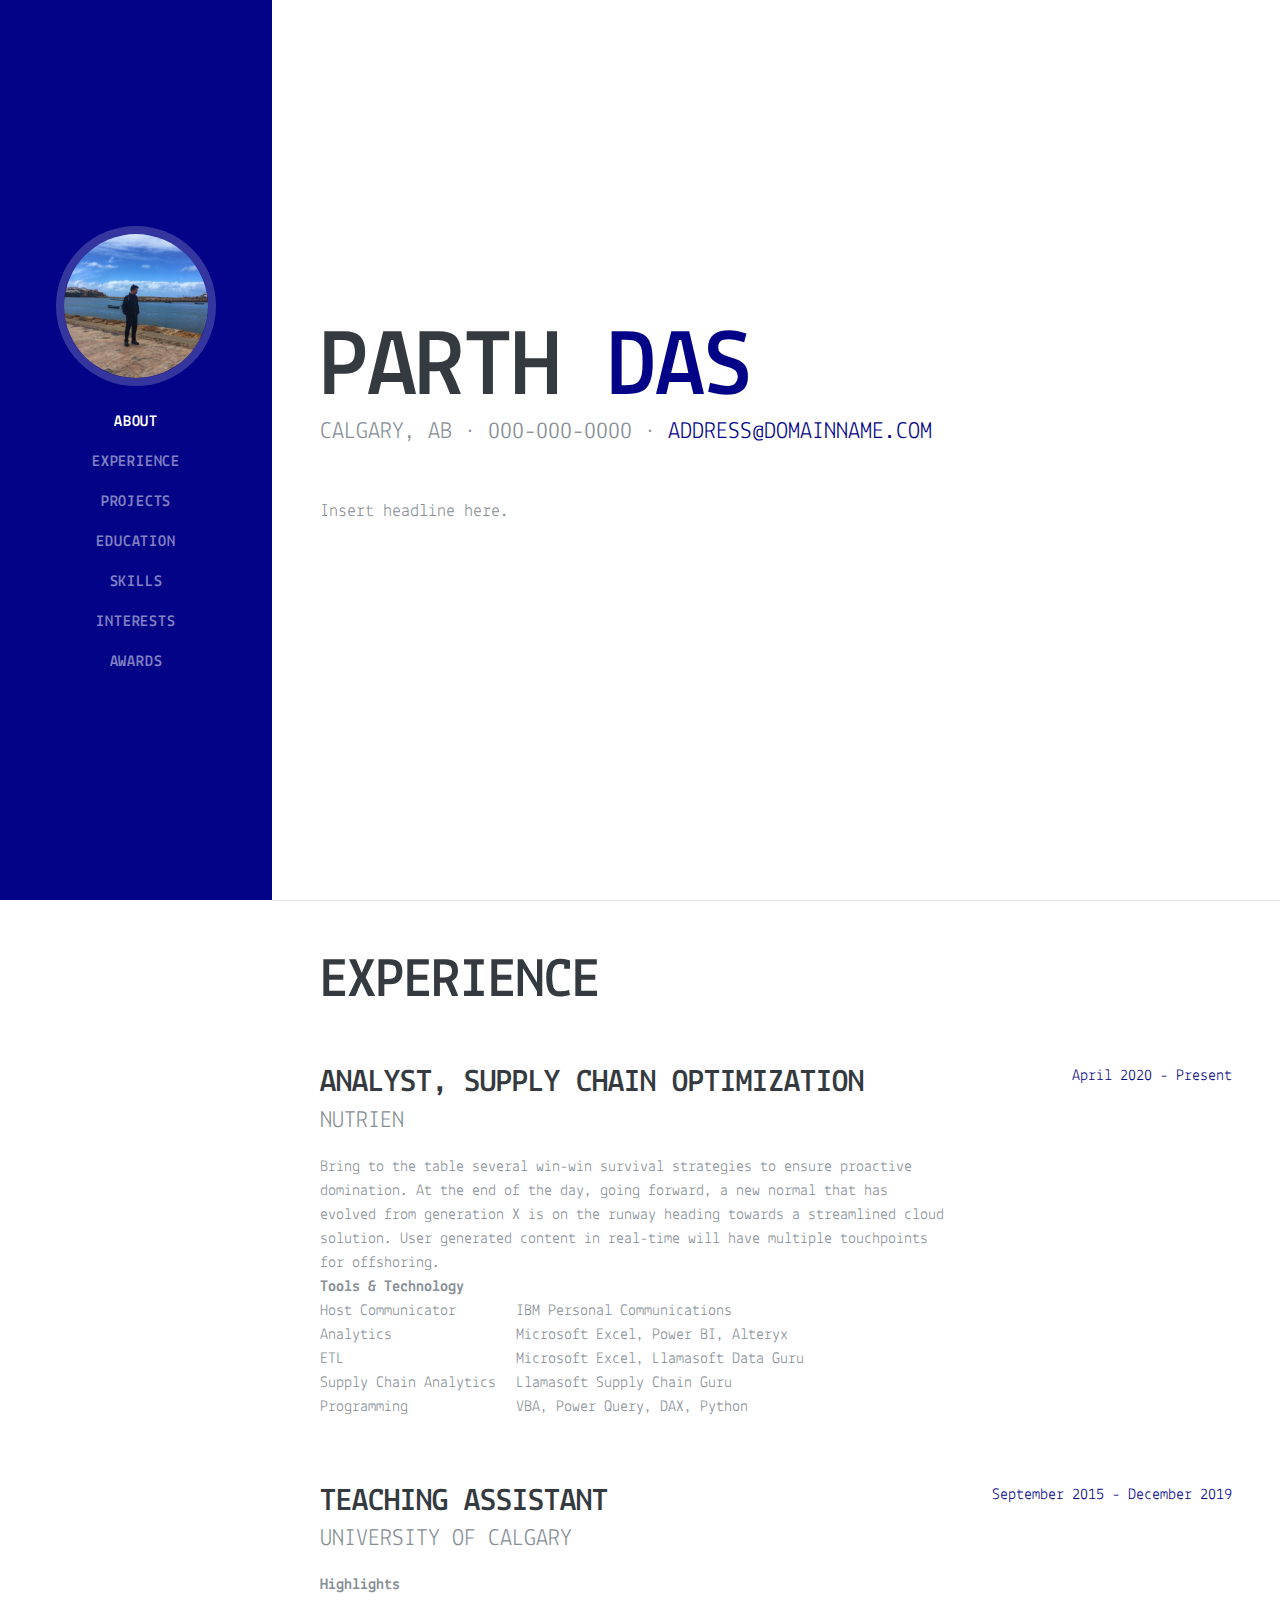
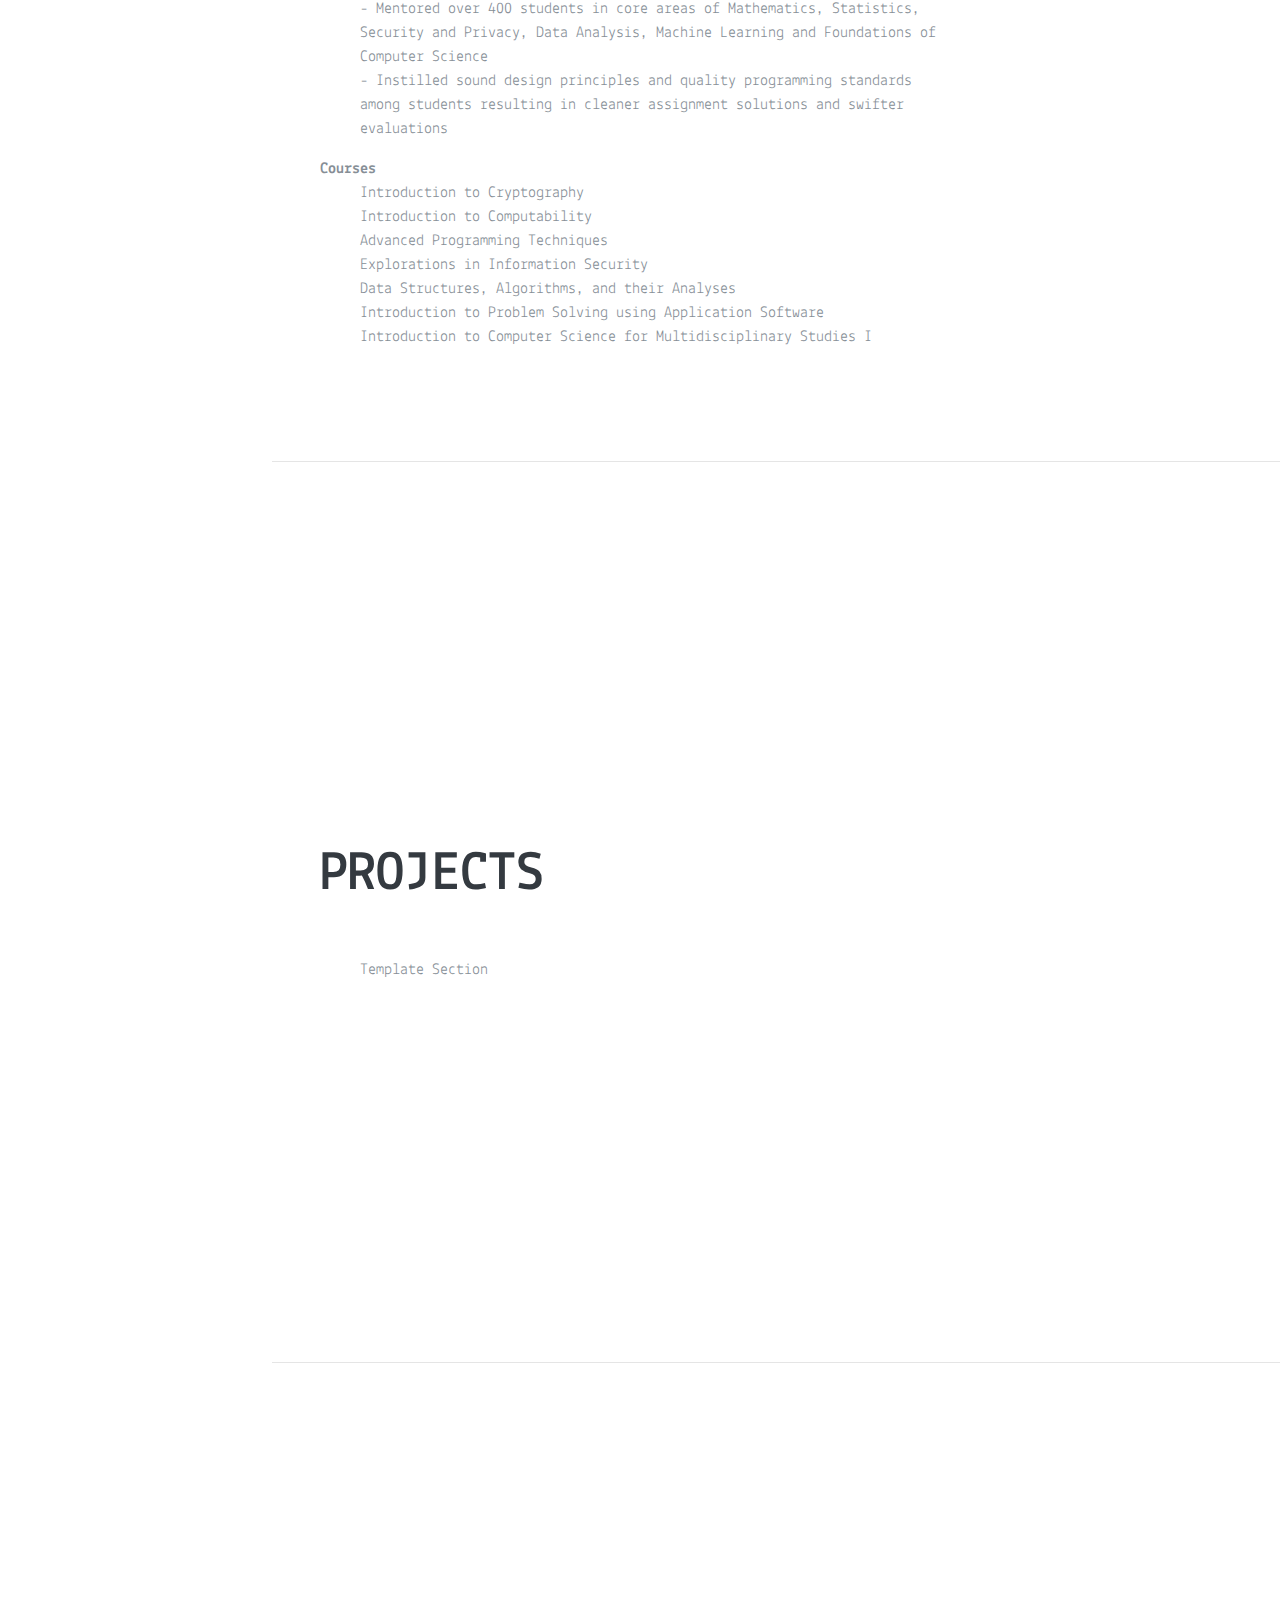
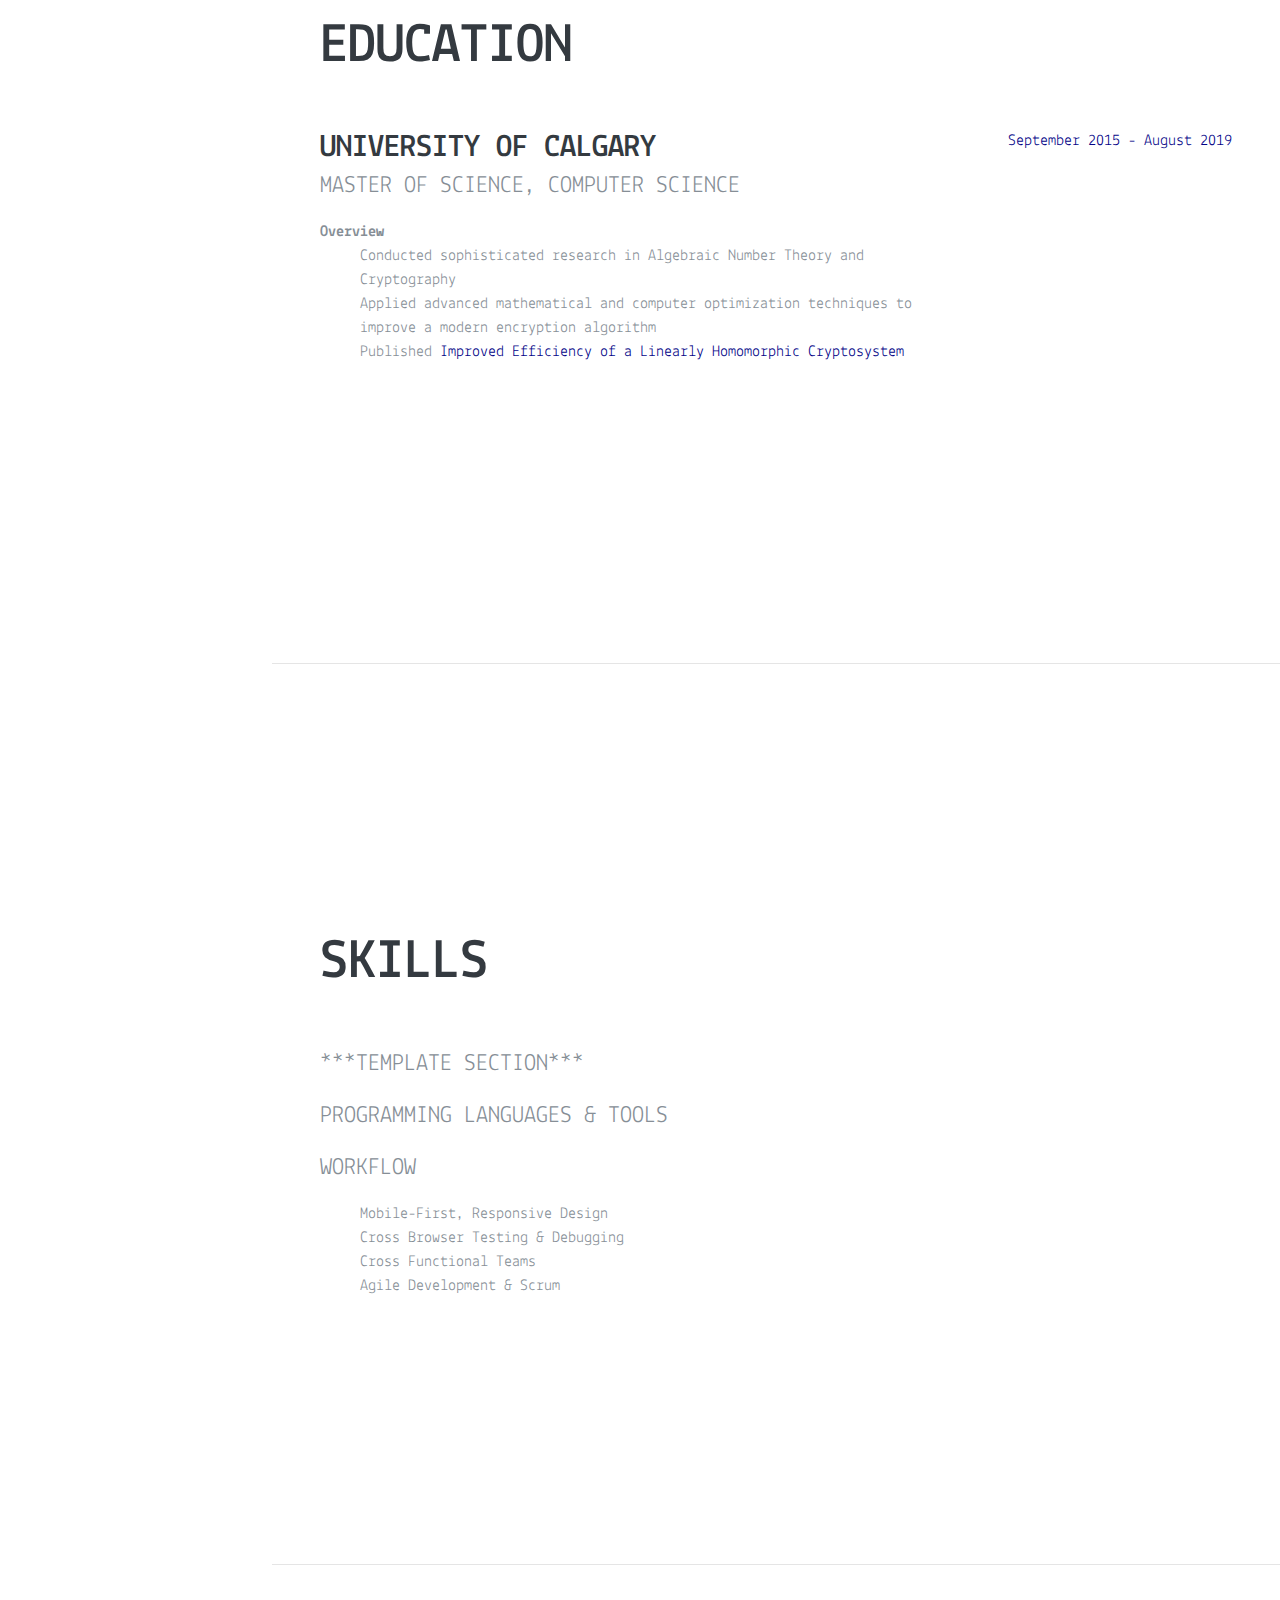
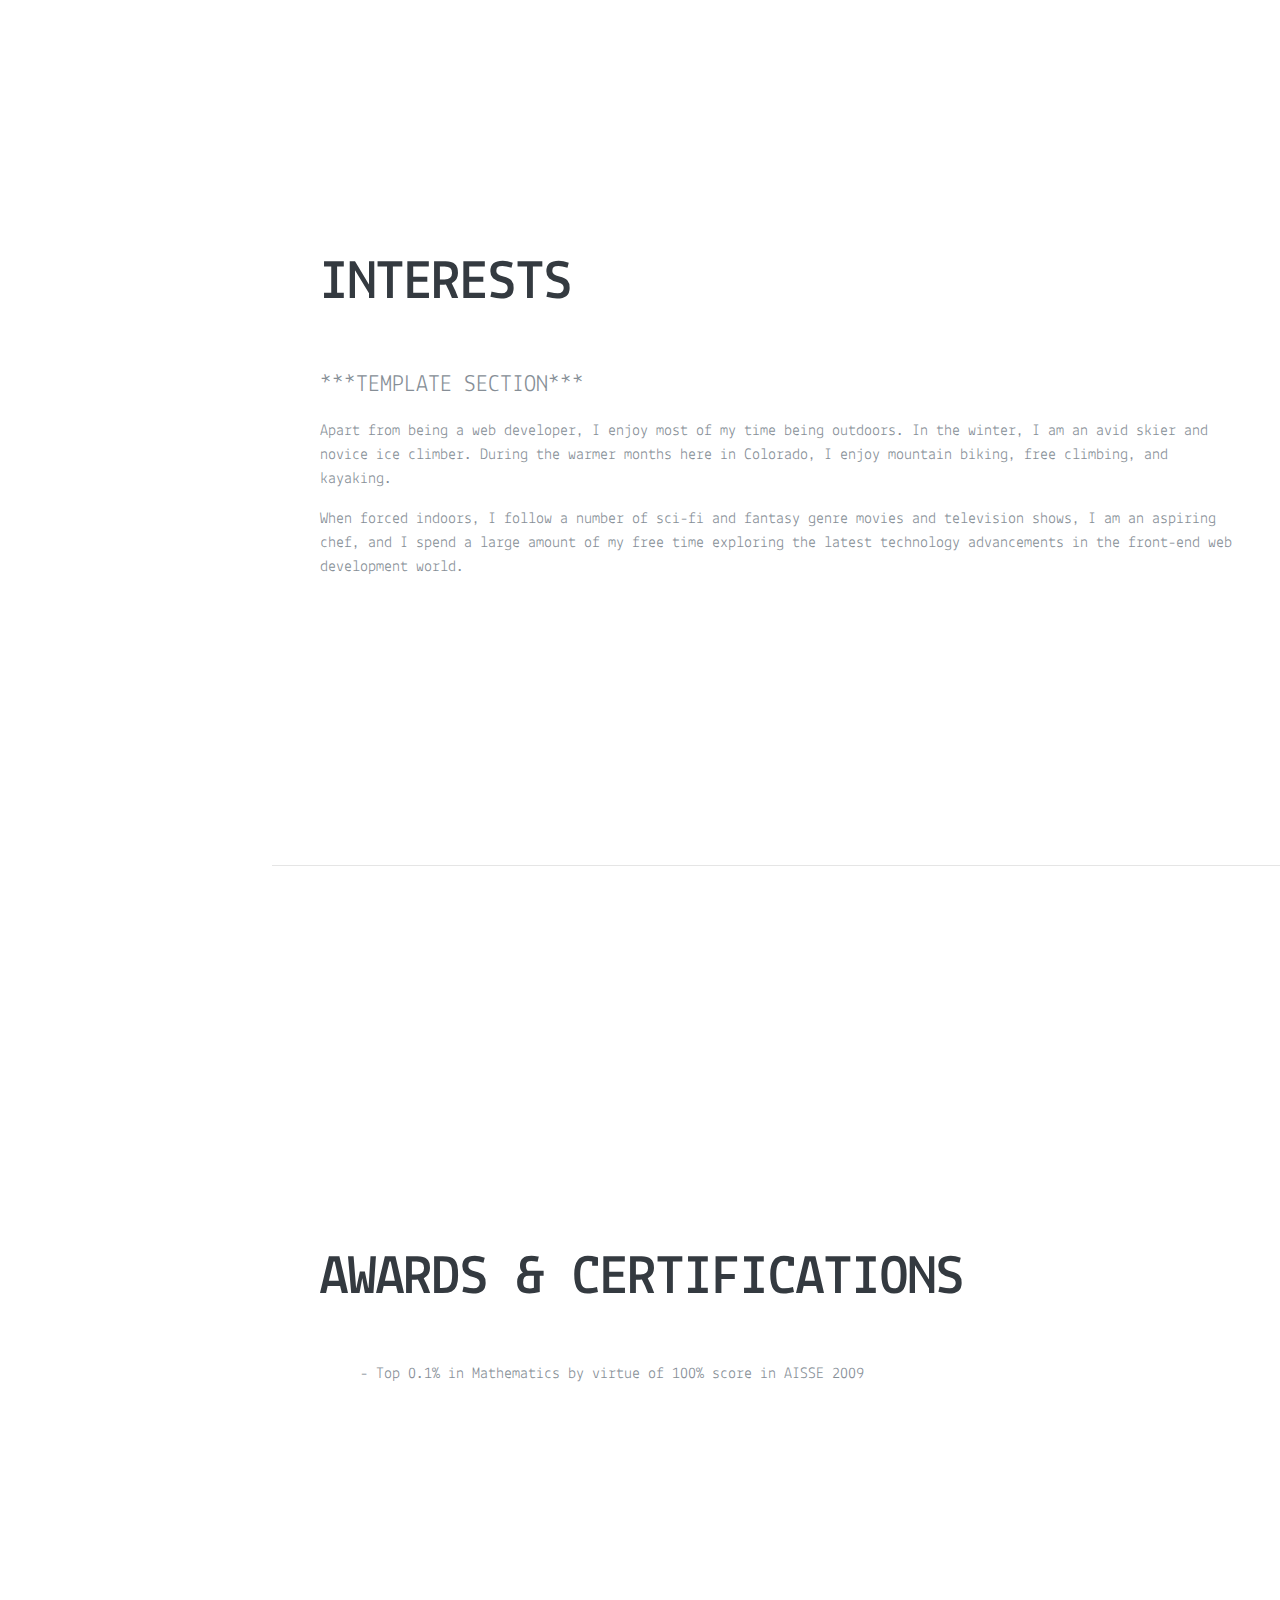
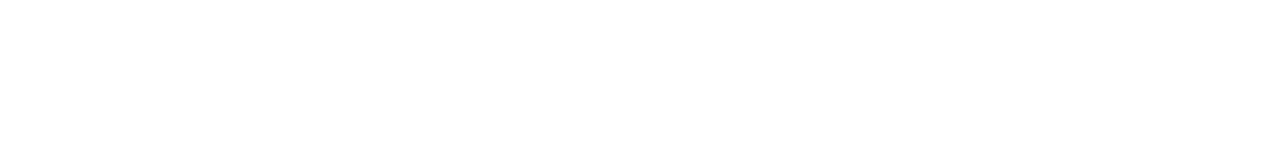
==== commit 30ca58a1: "Updates" ====
--- a/index.html
+++ b/index.html
@@ -1,4 +1,4 @@
-<!DOCTYPE html><html lang="en"><head><meta charSet="utf-8"/><meta http-equiv="x-ua-compatible" content="ie=edge"/><meta name="viewport" content="width=device-width, initial-scale=1, shrink-to-fit=no"/><style data-href="/resume/styles.2336004581368effa7e5.css" id="gatsby-global-css">@import url(https://fonts.googleapis.com/css?family=Lekton:400,400i,500,700,800,800i);
+<!DOCTYPE html><html lang="en"><head><meta charSet="utf-8"/><meta http-equiv="x-ua-compatible" content="ie=edge"/><meta name="viewport" content="width=device-width, initial-scale=1, shrink-to-fit=no"/><style data-href="/styles.2f7fc7f7138ae2c24d0d.css" id="gatsby-global-css">@import url(https://fonts.googleapis.com/css?family=Lekton:400,400i,500,700,800,800i);
 /*!
  * Bootstrap v4.3.1 (https://getbootstrap.com/)
  * Copyright 2011-2019 The Bootstrap Authors
@@ -9,4 +9,4 @@
 /*!
  * Font Awesome Free 5.9.0 by @fontawesome - https://fontawesome.com
  * License - https://fontawesome.com/license/free (Icons: CC BY 4.0, Fonts: SIL OFL 1.1, Code: MIT License)
- */.fa,.fab,.fal,.far,.fas{-moz-osx-font-smoothing:grayscale;-webkit-font-smoothing:antialiased;display:inline-block;font-style:normal;font-variant:normal;text-rendering:auto;line-height:1}.fa-lg{font-size:1.33333em;line-height:.75em;vertical-align:-.0667em}.fa-xs{font-size:.75em}.fa-sm{font-size:.875em}.fa-1x{font-size:1em}.fa-2x{font-size:2em}.fa-3x{font-size:3em}.fa-4x{font-size:4em}.fa-5x{font-size:5em}.fa-6x{font-size:6em}.fa-7x{font-size:7em}.fa-8x{font-size:8em}.fa-9x{font-size:9em}.fa-10x{font-size:10em}.fa-fw{text-align:center;width:1.25em}.fa-ul{list-style-type:none;margin-left:2.5em;padding-left:0}.fa-ul>li{position:relative}.fa-li{left:-2em;position:absolute;text-align:center;width:2em;line-height:inherit}.fa-border{border:.08em solid #eee;border-radius:.1em;padding:.2em .25em .15em}.fa-pull-left{float:left}.fa-pull-right{float:right}.fa.fa-pull-left,.fab.fa-pull-left,.fal.fa-pull-left,.far.fa-pull-left,.fas.fa-pull-left{margin-right:.3em}.fa.fa-pull-right,.fab.fa-pull-right,.fal.fa-pull-right,.far.fa-pull-right,.fas.fa-pull-right{margin-left:.3em}.fa-spin{animation:fa-spin 2s linear infinite}.fa-pulse{animation:fa-spin 1s steps(8) infinite}@keyframes fa-spin{0%{transform:rotate(0deg)}to{transform:rotate(1turn)}}.fa-rotate-90{-ms-filter:"progid:DXImageTransform.Microsoft.BasicImage(rotation=1)";transform:rotate(90deg)}.fa-rotate-180{-ms-filter:"progid:DXImageTransform.Microsoft.BasicImage(rotation=2)";transform:rotate(180deg)}.fa-rotate-270{-ms-filter:"progid:DXImageTransform.Microsoft.BasicImage(rotation=3)";transform:rotate(270deg)}.fa-flip-horizontal{-ms-filter:"progid:DXImageTransform.Microsoft.BasicImage(rotation=0, mirror=1)";transform:scaleX(-1)}.fa-flip-vertical{transform:scaleY(-1)}.fa-flip-both,.fa-flip-horizontal.fa-flip-vertical,.fa-flip-vertical{-ms-filter:"progid:DXImageTransform.Microsoft.BasicImage(rotation=2, mirror=1)"}.fa-flip-both,.fa-flip-horizontal.fa-flip-vertical{transform:scale(-1)}:root .fa-flip-both,:root .fa-flip-horizontal,:root .fa-flip-vertical,:root .fa-rotate-90,:root .fa-rotate-180,:root .fa-rotate-270{filter:none}.fa-stack{display:inline-block;height:2em;line-height:2em;position:relative;vertical-align:middle;width:2.5em}.fa-stack-1x,.fa-stack-2x{left:0;position:absolute;text-align:center;width:100%}.fa-stack-1x{line-height:inherit}.fa-stack-2x{font-size:2em}.fa-inverse{color:#fff}.fa-500px:before{content:"\F26E"}.fa-accessible-icon:before{content:"\F368"}.fa-accusoft:before{content:"\F369"}.fa-acquisitions-incorporated:before{content:"\F6AF"}.fa-ad:before{content:"\F641"}.fa-address-book:before{content:"\F2B9"}.fa-address-card:before{content:"\F2BB"}.fa-adjust:before{content:"\F042"}.fa-adn:before{content:"\F170"}.fa-adobe:before{content:"\F778"}.fa-adversal:before{content:"\F36A"}.fa-affiliatetheme:before{content:"\F36B"}.fa-air-freshener:before{content:"\F5D0"}.fa-airbnb:before{content:"\F834"}.fa-algolia:before{content:"\F36C"}.fa-align-center:before{content:"\F037"}.fa-align-justify:before{content:"\F039"}.fa-align-left:before{content:"\F036"}.fa-align-right:before{content:"\F038"}.fa-alipay:before{content:"\F642"}.fa-allergies:before{content:"\F461"}.fa-amazon:before{content:"\F270"}.fa-amazon-pay:before{content:"\F42C"}.fa-ambulance:before{content:"\F0F9"}.fa-american-sign-language-interpreting:before{content:"\F2A3"}.fa-amilia:before{content:"\F36D"}.fa-anchor:before{content:"\F13D"}.fa-android:before{content:"\F17B"}.fa-angellist:before{content:"\F209"}.fa-angle-double-down:before{content:"\F103"}.fa-angle-double-left:before{content:"\F100"}.fa-angle-double-right:before{content:"\F101"}.fa-angle-double-up:before{content:"\F102"}.fa-angle-down:before{content:"\F107"}.fa-angle-left:before{content:"\F104"}.fa-angle-right:before{content:"\F105"}.fa-angle-up:before{content:"\F106"}.fa-angry:before{content:"\F556"}.fa-angrycreative:before{content:"\F36E"}.fa-angular:before{content:"\F420"}.fa-ankh:before{content:"\F644"}.fa-app-store:before{content:"\F36F"}.fa-app-store-ios:before{content:"\F370"}.fa-apper:before{content:"\F371"}.fa-apple:before{content:"\F179"}.fa-apple-alt:before{content:"\F5D1"}.fa-apple-pay:before{content:"\F415"}.fa-archive:before{content:"\F187"}.fa-archway:before{content:"\F557"}.fa-arrow-alt-circle-down:before{content:"\F358"}.fa-arrow-alt-circle-left:before{content:"\F359"}.fa-arrow-alt-circle-right:before{content:"\F35A"}.fa-arrow-alt-circle-up:before{content:"\F35B"}.fa-arrow-circle-down:before{content:"\F0AB"}.fa-arrow-circle-left:before{content:"\F0A8"}.fa-arrow-circle-right:before{content:"\F0A9"}.fa-arrow-circle-up:before{content:"\F0AA"}.fa-arrow-down:before{content:"\F063"}.fa-arrow-left:before{content:"\F060"}.fa-arrow-right:before{content:"\F061"}.fa-arrow-up:before{content:"\F062"}.fa-arrows-alt:before{content:"\F0B2"}.fa-arrows-alt-h:before{content:"\F337"}.fa-arrows-alt-v:before{content:"\F338"}.fa-artstation:before{content:"\F77A"}.fa-assistive-listening-systems:before{content:"\F2A2"}.fa-asterisk:before{content:"\F069"}.fa-asymmetrik:before{content:"\F372"}.fa-at:before{content:"\F1FA"}.fa-atlas:before{content:"\F558"}.fa-atlassian:before{content:"\F77B"}.fa-atom:before{content:"\F5D2"}.fa-audible:before{content:"\F373"}.fa-audio-description:before{content:"\F29E"}.fa-autoprefixer:before{content:"\F41C"}.fa-avianex:before{content:"\F374"}.fa-aviato:before{content:"\F421"}.fa-award:before{content:"\F559"}.fa-aws:before{content:"\F375"}.fa-baby:before{content:"\F77C"}.fa-baby-carriage:before{content:"\F77D"}.fa-backspace:before{content:"\F55A"}.fa-backward:before{content:"\F04A"}.fa-bacon:before{content:"\F7E5"}.fa-balance-scale:before{content:"\F24E"}.fa-balance-scale-left:before{content:"\F515"}.fa-balance-scale-right:before{content:"\F516"}.fa-ban:before{content:"\F05E"}.fa-band-aid:before{content:"\F462"}.fa-bandcamp:before{content:"\F2D5"}.fa-barcode:before{content:"\F02A"}.fa-bars:before{content:"\F0C9"}.fa-baseball-ball:before{content:"\F433"}.fa-basketball-ball:before{content:"\F434"}.fa-bath:before{content:"\F2CD"}.fa-battery-empty:before{content:"\F244"}.fa-battery-full:before{content:"\F240"}.fa-battery-half:before{content:"\F242"}.fa-battery-quarter:before{content:"\F243"}.fa-battery-three-quarters:before{content:"\F241"}.fa-battle-net:before{content:"\F835"}.fa-bed:before{content:"\F236"}.fa-beer:before{content:"\F0FC"}.fa-behance:before{content:"\F1B4"}.fa-behance-square:before{content:"\F1B5"}.fa-bell:before{content:"\F0F3"}.fa-bell-slash:before{content:"\F1F6"}.fa-bezier-curve:before{content:"\F55B"}.fa-bible:before{content:"\F647"}.fa-bicycle:before{content:"\F206"}.fa-biking:before{content:"\F84A"}.fa-bimobject:before{content:"\F378"}.fa-binoculars:before{content:"\F1E5"}.fa-biohazard:before{content:"\F780"}.fa-birthday-cake:before{content:"\F1FD"}.fa-bitbucket:before{content:"\F171"}.fa-bitcoin:before{content:"\F379"}.fa-bity:before{content:"\F37A"}.fa-black-tie:before{content:"\F27E"}.fa-blackberry:before{content:"\F37B"}.fa-blender:before{content:"\F517"}.fa-blender-phone:before{content:"\F6B6"}.fa-blind:before{content:"\F29D"}.fa-blog:before{content:"\F781"}.fa-blogger:before{content:"\F37C"}.fa-blogger-b:before{content:"\F37D"}.fa-bluetooth:before{content:"\F293"}.fa-bluetooth-b:before{content:"\F294"}.fa-bold:before{content:"\F032"}.fa-bolt:before{content:"\F0E7"}.fa-bomb:before{content:"\F1E2"}.fa-bone:before{content:"\F5D7"}.fa-bong:before{content:"\F55C"}.fa-book:before{content:"\F02D"}.fa-book-dead:before{content:"\F6B7"}.fa-book-medical:before{content:"\F7E6"}.fa-book-open:before{content:"\F518"}.fa-book-reader:before{content:"\F5DA"}.fa-bookmark:before{content:"\F02E"}.fa-bootstrap:before{content:"\F836"}.fa-border-all:before{content:"\F84C"}.fa-border-none:before{content:"\F850"}.fa-border-style:before{content:"\F853"}.fa-bowling-ball:before{content:"\F436"}.fa-box:before{content:"\F466"}.fa-box-open:before{content:"\F49E"}.fa-boxes:before{content:"\F468"}.fa-braille:before{content:"\F2A1"}.fa-brain:before{content:"\F5DC"}.fa-bread-slice:before{content:"\F7EC"}.fa-briefcase:before{content:"\F0B1"}.fa-briefcase-medical:before{content:"\F469"}.fa-broadcast-tower:before{content:"\F519"}.fa-broom:before{content:"\F51A"}.fa-brush:before{content:"\F55D"}.fa-btc:before{content:"\F15A"}.fa-buffer:before{content:"\F837"}.fa-bug:before{content:"\F188"}.fa-building:before{content:"\F1AD"}.fa-bullhorn:before{content:"\F0A1"}.fa-bullseye:before{content:"\F140"}.fa-burn:before{content:"\F46A"}.fa-buromobelexperte:before{content:"\F37F"}.fa-bus:before{content:"\F207"}.fa-bus-alt:before{content:"\F55E"}.fa-business-time:before{content:"\F64A"}.fa-buysellads:before{content:"\F20D"}.fa-calculator:before{content:"\F1EC"}.fa-calendar:before{content:"\F133"}.fa-calendar-alt:before{content:"\F073"}.fa-calendar-check:before{content:"\F274"}.fa-calendar-day:before{content:"\F783"}.fa-calendar-minus:before{content:"\F272"}.fa-calendar-plus:before{content:"\F271"}.fa-calendar-times:before{content:"\F273"}.fa-calendar-week:before{content:"\F784"}.fa-camera:before{content:"\F030"}.fa-camera-retro:before{content:"\F083"}.fa-campground:before{content:"\F6BB"}.fa-canadian-maple-leaf:before{content:"\F785"}.fa-candy-cane:before{content:"\F786"}.fa-cannabis:before{content:"\F55F"}.fa-capsules:before{content:"\F46B"}.fa-car:before{content:"\F1B9"}.fa-car-alt:before{content:"\F5DE"}.fa-car-battery:before{content:"\F5DF"}.fa-car-crash:before{content:"\F5E1"}.fa-car-side:before{content:"\F5E4"}.fa-caret-down:before{content:"\F0D7"}.fa-caret-left:before{content:"\F0D9"}.fa-caret-right:before{content:"\F0DA"}.fa-caret-square-down:before{content:"\F150"}.fa-caret-square-left:before{content:"\F191"}.fa-caret-square-right:before{content:"\F152"}.fa-caret-square-up:before{content:"\F151"}.fa-caret-up:before{content:"\F0D8"}.fa-carrot:before{content:"\F787"}.fa-cart-arrow-down:before{content:"\F218"}.fa-cart-plus:before{content:"\F217"}.fa-cash-register:before{content:"\F788"}.fa-cat:before{content:"\F6BE"}.fa-cc-amazon-pay:before{content:"\F42D"}.fa-cc-amex:before{content:"\F1F3"}.fa-cc-apple-pay:before{content:"\F416"}.fa-cc-diners-club:before{content:"\F24C"}.fa-cc-discover:before{content:"\F1F2"}.fa-cc-jcb:before{content:"\F24B"}.fa-cc-mastercard:before{content:"\F1F1"}.fa-cc-paypal:before{content:"\F1F4"}.fa-cc-stripe:before{content:"\F1F5"}.fa-cc-visa:before{content:"\F1F0"}.fa-centercode:before{content:"\F380"}.fa-centos:before{content:"\F789"}.fa-certificate:before{content:"\F0A3"}.fa-chair:before{content:"\F6C0"}.fa-chalkboard:before{content:"\F51B"}.fa-chalkboard-teacher:before{content:"\F51C"}.fa-charging-station:before{content:"\F5E7"}.fa-chart-area:before{content:"\F1FE"}.fa-chart-bar:before{content:"\F080"}.fa-chart-line:before{content:"\F201"}.fa-chart-pie:before{content:"\F200"}.fa-check:before{content:"\F00C"}.fa-check-circle:before{content:"\F058"}.fa-check-double:before{content:"\F560"}.fa-check-square:before{content:"\F14A"}.fa-cheese:before{content:"\F7EF"}.fa-chess:before{content:"\F439"}.fa-chess-bishop:before{content:"\F43A"}.fa-chess-board:before{content:"\F43C"}.fa-chess-king:before{content:"\F43F"}.fa-chess-knight:before{content:"\F441"}.fa-chess-pawn:before{content:"\F443"}.fa-chess-queen:before{content:"\F445"}.fa-chess-rook:before{content:"\F447"}.fa-chevron-circle-down:before{content:"\F13A"}.fa-chevron-circle-left:before{content:"\F137"}.fa-chevron-circle-right:before{content:"\F138"}.fa-chevron-circle-up:before{content:"\F139"}.fa-chevron-down:before{content:"\F078"}.fa-chevron-left:before{content:"\F053"}.fa-chevron-right:before{content:"\F054"}.fa-chevron-up:before{content:"\F077"}.fa-child:before{content:"\F1AE"}.fa-chrome:before{content:"\F268"}.fa-chromecast:before{content:"\F838"}.fa-church:before{content:"\F51D"}.fa-circle:before{content:"\F111"}.fa-circle-notch:before{content:"\F1CE"}.fa-city:before{content:"\F64F"}.fa-clinic-medical:before{content:"\F7F2"}.fa-clipboard:before{content:"\F328"}.fa-clipboard-check:before{content:"\F46C"}.fa-clipboard-list:before{content:"\F46D"}.fa-clock:before{content:"\F017"}.fa-clone:before{content:"\F24D"}.fa-closed-captioning:before{content:"\F20A"}.fa-cloud:before{content:"\F0C2"}.fa-cloud-download-alt:before{content:"\F381"}.fa-cloud-meatball:before{content:"\F73B"}.fa-cloud-moon:before{content:"\F6C3"}.fa-cloud-moon-rain:before{content:"\F73C"}.fa-cloud-rain:before{content:"\F73D"}.fa-cloud-showers-heavy:before{content:"\F740"}.fa-cloud-sun:before{content:"\F6C4"}.fa-cloud-sun-rain:before{content:"\F743"}.fa-cloud-upload-alt:before{content:"\F382"}.fa-cloudscale:before{content:"\F383"}.fa-cloudsmith:before{content:"\F384"}.fa-cloudversify:before{content:"\F385"}.fa-cocktail:before{content:"\F561"}.fa-code:before{content:"\F121"}.fa-code-branch:before{content:"\F126"}.fa-codepen:before{content:"\F1CB"}.fa-codiepie:before{content:"\F284"}.fa-coffee:before{content:"\F0F4"}.fa-cog:before{content:"\F013"}.fa-cogs:before{content:"\F085"}.fa-coins:before{content:"\F51E"}.fa-columns:before{content:"\F0DB"}.fa-comment:before{content:"\F075"}.fa-comment-alt:before{content:"\F27A"}.fa-comment-dollar:before{content:"\F651"}.fa-comment-dots:before{content:"\F4AD"}.fa-comment-medical:before{content:"\F7F5"}.fa-comment-slash:before{content:"\F4B3"}.fa-comments:before{content:"\F086"}.fa-comments-dollar:before{content:"\F653"}.fa-compact-disc:before{content:"\F51F"}.fa-compass:before{content:"\F14E"}.fa-compress:before{content:"\F066"}.fa-compress-arrows-alt:before{content:"\F78C"}.fa-concierge-bell:before{content:"\F562"}.fa-confluence:before{content:"\F78D"}.fa-connectdevelop:before{content:"\F20E"}.fa-contao:before{content:"\F26D"}.fa-cookie:before{content:"\F563"}.fa-cookie-bite:before{content:"\F564"}.fa-copy:before{content:"\F0C5"}.fa-copyright:before{content:"\F1F9"}.fa-couch:before{content:"\F4B8"}.fa-cpanel:before{content:"\F388"}.fa-creative-commons:before{content:"\F25E"}.fa-creative-commons-by:before{content:"\F4E7"}.fa-creative-commons-nc:before{content:"\F4E8"}.fa-creative-commons-nc-eu:before{content:"\F4E9"}.fa-creative-commons-nc-jp:before{content:"\F4EA"}.fa-creative-commons-nd:before{content:"\F4EB"}.fa-creative-commons-pd:before{content:"\F4EC"}.fa-creative-commons-pd-alt:before{content:"\F4ED"}.fa-creative-commons-remix:before{content:"\F4EE"}.fa-creative-commons-sa:before{content:"\F4EF"}.fa-creative-commons-sampling:before{content:"\F4F0"}.fa-creative-commons-sampling-plus:before{content:"\F4F1"}.fa-creative-commons-share:before{content:"\F4F2"}.fa-creative-commons-zero:before{content:"\F4F3"}.fa-credit-card:before{content:"\F09D"}.fa-critical-role:before{content:"\F6C9"}.fa-crop:before{content:"\F125"}.fa-crop-alt:before{content:"\F565"}.fa-cross:before{content:"\F654"}.fa-crosshairs:before{content:"\F05B"}.fa-crow:before{content:"\F520"}.fa-crown:before{content:"\F521"}.fa-crutch:before{content:"\F7F7"}.fa-css3:before{content:"\F13C"}.fa-css3-alt:before{content:"\F38B"}.fa-cube:before{content:"\F1B2"}.fa-cubes:before{content:"\F1B3"}.fa-cut:before{content:"\F0C4"}.fa-cuttlefish:before{content:"\F38C"}.fa-d-and-d:before{content:"\F38D"}.fa-d-and-d-beyond:before{content:"\F6CA"}.fa-dashcube:before{content:"\F210"}.fa-database:before{content:"\F1C0"}.fa-deaf:before{content:"\F2A4"}.fa-delicious:before{content:"\F1A5"}.fa-democrat:before{content:"\F747"}.fa-deploydog:before{content:"\F38E"}.fa-deskpro:before{content:"\F38F"}.fa-desktop:before{content:"\F108"}.fa-dev:before{content:"\F6CC"}.fa-deviantart:before{content:"\F1BD"}.fa-dharmachakra:before{content:"\F655"}.fa-dhl:before{content:"\F790"}.fa-diagnoses:before{content:"\F470"}.fa-diaspora:before{content:"\F791"}.fa-dice:before{content:"\F522"}.fa-dice-d20:before{content:"\F6CF"}.fa-dice-d6:before{content:"\F6D1"}.fa-dice-five:before{content:"\F523"}.fa-dice-four:before{content:"\F524"}.fa-dice-one:before{content:"\F525"}.fa-dice-six:before{content:"\F526"}.fa-dice-three:before{content:"\F527"}.fa-dice-two:before{content:"\F528"}.fa-digg:before{content:"\F1A6"}.fa-digital-ocean:before{content:"\F391"}.fa-digital-tachograph:before{content:"\F566"}.fa-directions:before{content:"\F5EB"}.fa-discord:before{content:"\F392"}.fa-discourse:before{content:"\F393"}.fa-divide:before{content:"\F529"}.fa-dizzy:before{content:"\F567"}.fa-dna:before{content:"\F471"}.fa-dochub:before{content:"\F394"}.fa-docker:before{content:"\F395"}.fa-dog:before{content:"\F6D3"}.fa-dollar-sign:before{content:"\F155"}.fa-dolly:before{content:"\F472"}.fa-dolly-flatbed:before{content:"\F474"}.fa-donate:before{content:"\F4B9"}.fa-door-closed:before{content:"\F52A"}.fa-door-open:before{content:"\F52B"}.fa-dot-circle:before{content:"\F192"}.fa-dove:before{content:"\F4BA"}.fa-download:before{content:"\F019"}.fa-draft2digital:before{content:"\F396"}.fa-drafting-compass:before{content:"\F568"}.fa-dragon:before{content:"\F6D5"}.fa-draw-polygon:before{content:"\F5EE"}.fa-dribbble:before{content:"\F17D"}.fa-dribbble-square:before{content:"\F397"}.fa-dropbox:before{content:"\F16B"}.fa-drum:before{content:"\F569"}.fa-drum-steelpan:before{content:"\F56A"}.fa-drumstick-bite:before{content:"\F6D7"}.fa-drupal:before{content:"\F1A9"}.fa-dumbbell:before{content:"\F44B"}.fa-dumpster:before{content:"\F793"}.fa-dumpster-fire:before{content:"\F794"}.fa-dungeon:before{content:"\F6D9"}.fa-dyalog:before{content:"\F399"}.fa-earlybirds:before{content:"\F39A"}.fa-ebay:before{content:"\F4F4"}.fa-edge:before{content:"\F282"}.fa-edit:before{content:"\F044"}.fa-egg:before{content:"\F7FB"}.fa-eject:before{content:"\F052"}.fa-elementor:before{content:"\F430"}.fa-ellipsis-h:before{content:"\F141"}.fa-ellipsis-v:before{content:"\F142"}.fa-ello:before{content:"\F5F1"}.fa-ember:before{content:"\F423"}.fa-empire:before{content:"\F1D1"}.fa-envelope:before{content:"\F0E0"}.fa-envelope-open:before{content:"\F2B6"}.fa-envelope-open-text:before{content:"\F658"}.fa-envelope-square:before{content:"\F199"}.fa-envira:before{content:"\F299"}.fa-equals:before{content:"\F52C"}.fa-eraser:before{content:"\F12D"}.fa-erlang:before{content:"\F39D"}.fa-ethereum:before{content:"\F42E"}.fa-ethernet:before{content:"\F796"}.fa-etsy:before{content:"\F2D7"}.fa-euro-sign:before{content:"\F153"}.fa-evernote:before{content:"\F839"}.fa-exchange-alt:before{content:"\F362"}.fa-exclamation:before{content:"\F12A"}.fa-exclamation-circle:before{content:"\F06A"}.fa-exclamation-triangle:before{content:"\F071"}.fa-expand:before{content:"\F065"}.fa-expand-arrows-alt:before{content:"\F31E"}.fa-expeditedssl:before{content:"\F23E"}.fa-external-link-alt:before{content:"\F35D"}.fa-external-link-square-alt:before{content:"\F360"}.fa-eye:before{content:"\F06E"}.fa-eye-dropper:before{content:"\F1FB"}.fa-eye-slash:before{content:"\F070"}.fa-facebook:before{content:"\F09A"}.fa-facebook-f:before{content:"\F39E"}.fa-facebook-messenger:before{content:"\F39F"}.fa-facebook-square:before{content:"\F082"}.fa-fan:before{content:"\F863"}.fa-fantasy-flight-games:before{content:"\F6DC"}.fa-fast-backward:before{content:"\F049"}.fa-fast-forward:before{content:"\F050"}.fa-fax:before{content:"\F1AC"}.fa-feather:before{content:"\F52D"}.fa-feather-alt:before{content:"\F56B"}.fa-fedex:before{content:"\F797"}.fa-fedora:before{content:"\F798"}.fa-female:before{content:"\F182"}.fa-fighter-jet:before{content:"\F0FB"}.fa-figma:before{content:"\F799"}.fa-file:before{content:"\F15B"}.fa-file-alt:before{content:"\F15C"}.fa-file-archive:before{content:"\F1C6"}.fa-file-audio:before{content:"\F1C7"}.fa-file-code:before{content:"\F1C9"}.fa-file-contract:before{content:"\F56C"}.fa-file-csv:before{content:"\F6DD"}.fa-file-download:before{content:"\F56D"}.fa-file-excel:before{content:"\F1C3"}.fa-file-export:before{content:"\F56E"}.fa-file-image:before{content:"\F1C5"}.fa-file-import:before{content:"\F56F"}.fa-file-invoice:before{content:"\F570"}.fa-file-invoice-dollar:before{content:"\F571"}.fa-file-medical:before{content:"\F477"}.fa-file-medical-alt:before{content:"\F478"}.fa-file-pdf:before{content:"\F1C1"}.fa-file-powerpoint:before{content:"\F1C4"}.fa-file-prescription:before{content:"\F572"}.fa-file-signature:before{content:"\F573"}.fa-file-upload:before{content:"\F574"}.fa-file-video:before{content:"\F1C8"}.fa-file-word:before{content:"\F1C2"}.fa-fill:before{content:"\F575"}.fa-fill-drip:before{content:"\F576"}.fa-film:before{content:"\F008"}.fa-filter:before{content:"\F0B0"}.fa-fingerprint:before{content:"\F577"}.fa-fire:before{content:"\F06D"}.fa-fire-alt:before{content:"\F7E4"}.fa-fire-extinguisher:before{content:"\F134"}.fa-firefox:before{content:"\F269"}.fa-first-aid:before{content:"\F479"}.fa-first-order:before{content:"\F2B0"}.fa-first-order-alt:before{content:"\F50A"}.fa-firstdraft:before{content:"\F3A1"}.fa-fish:before{content:"\F578"}.fa-fist-raised:before{content:"\F6DE"}.fa-flag:before{content:"\F024"}.fa-flag-checkered:before{content:"\F11E"}.fa-flag-usa:before{content:"\F74D"}.fa-flask:before{content:"\F0C3"}.fa-flickr:before{content:"\F16E"}.fa-flipboard:before{content:"\F44D"}.fa-flushed:before{content:"\F579"}.fa-fly:before{content:"\F417"}.fa-folder:before{content:"\F07B"}.fa-folder-minus:before{content:"\F65D"}.fa-folder-open:before{content:"\F07C"}.fa-folder-plus:before{content:"\F65E"}.fa-font:before{content:"\F031"}.fa-font-awesome:before{content:"\F2B4"}.fa-font-awesome-alt:before{content:"\F35C"}.fa-font-awesome-flag:before{content:"\F425"}.fa-font-awesome-logo-full:before{content:"\F4E6"}.fa-fonticons:before{content:"\F280"}.fa-fonticons-fi:before{content:"\F3A2"}.fa-football-ball:before{content:"\F44E"}.fa-fort-awesome:before{content:"\F286"}.fa-fort-awesome-alt:before{content:"\F3A3"}.fa-forumbee:before{content:"\F211"}.fa-forward:before{content:"\F04E"}.fa-foursquare:before{content:"\F180"}.fa-free-code-camp:before{content:"\F2C5"}.fa-freebsd:before{content:"\F3A4"}.fa-frog:before{content:"\F52E"}.fa-frown:before{content:"\F119"}.fa-frown-open:before{content:"\F57A"}.fa-fulcrum:before{content:"\F50B"}.fa-funnel-dollar:before{content:"\F662"}.fa-futbol:before{content:"\F1E3"}.fa-galactic-republic:before{content:"\F50C"}.fa-galactic-senate:before{content:"\F50D"}.fa-gamepad:before{content:"\F11B"}.fa-gas-pump:before{content:"\F52F"}.fa-gavel:before{content:"\F0E3"}.fa-gem:before{content:"\F3A5"}.fa-genderless:before{content:"\F22D"}.fa-get-pocket:before{content:"\F265"}.fa-gg:before{content:"\F260"}.fa-gg-circle:before{content:"\F261"}.fa-ghost:before{content:"\F6E2"}.fa-gift:before{content:"\F06B"}.fa-gifts:before{content:"\F79C"}.fa-git:before{content:"\F1D3"}.fa-git-alt:before{content:"\F841"}.fa-git-square:before{content:"\F1D2"}.fa-github:before{content:"\F09B"}.fa-github-alt:before{content:"\F113"}.fa-github-square:before{content:"\F092"}.fa-gitkraken:before{content:"\F3A6"}.fa-gitlab:before{content:"\F296"}.fa-gitter:before{content:"\F426"}.fa-glass-cheers:before{content:"\F79F"}.fa-glass-martini:before{content:"\F000"}.fa-glass-martini-alt:before{content:"\F57B"}.fa-glass-whiskey:before{content:"\F7A0"}.fa-glasses:before{content:"\F530"}.fa-glide:before{content:"\F2A5"}.fa-glide-g:before{content:"\F2A6"}.fa-globe:before{content:"\F0AC"}.fa-globe-africa:before{content:"\F57C"}.fa-globe-americas:before{content:"\F57D"}.fa-globe-asia:before{content:"\F57E"}.fa-globe-europe:before{content:"\F7A2"}.fa-gofore:before{content:"\F3A7"}.fa-golf-ball:before{content:"\F450"}.fa-goodreads:before{content:"\F3A8"}.fa-goodreads-g:before{content:"\F3A9"}.fa-google:before{content:"\F1A0"}.fa-google-drive:before{content:"\F3AA"}.fa-google-play:before{content:"\F3AB"}.fa-google-plus:before{content:"\F2B3"}.fa-google-plus-g:before{content:"\F0D5"}.fa-google-plus-square:before{content:"\F0D4"}.fa-google-wallet:before{content:"\F1EE"}.fa-gopuram:before{content:"\F664"}.fa-graduation-cap:before{content:"\F19D"}.fa-gratipay:before{content:"\F184"}.fa-grav:before{content:"\F2D6"}.fa-greater-than:before{content:"\F531"}.fa-greater-than-equal:before{content:"\F532"}.fa-grimace:before{content:"\F57F"}.fa-grin:before{content:"\F580"}.fa-grin-alt:before{content:"\F581"}.fa-grin-beam:before{content:"\F582"}.fa-grin-beam-sweat:before{content:"\F583"}.fa-grin-hearts:before{content:"\F584"}.fa-grin-squint:before{content:"\F585"}.fa-grin-squint-tears:before{content:"\F586"}.fa-grin-stars:before{content:"\F587"}.fa-grin-tears:before{content:"\F588"}.fa-grin-tongue:before{content:"\F589"}.fa-grin-tongue-squint:before{content:"\F58A"}.fa-grin-tongue-wink:before{content:"\F58B"}.fa-grin-wink:before{content:"\F58C"}.fa-grip-horizontal:before{content:"\F58D"}.fa-grip-lines:before{content:"\F7A4"}.fa-grip-lines-vertical:before{content:"\F7A5"}.fa-grip-vertical:before{content:"\F58E"}.fa-gripfire:before{content:"\F3AC"}.fa-grunt:before{content:"\F3AD"}.fa-guitar:before{content:"\F7A6"}.fa-gulp:before{content:"\F3AE"}.fa-h-square:before{content:"\F0FD"}.fa-hacker-news:before{content:"\F1D4"}.fa-hacker-news-square:before{content:"\F3AF"}.fa-hackerrank:before{content:"\F5F7"}.fa-hamburger:before{content:"\F805"}.fa-hammer:before{content:"\F6E3"}.fa-hamsa:before{content:"\F665"}.fa-hand-holding:before{content:"\F4BD"}.fa-hand-holding-heart:before{content:"\F4BE"}.fa-hand-holding-usd:before{content:"\F4C0"}.fa-hand-lizard:before{content:"\F258"}.fa-hand-middle-finger:before{content:"\F806"}.fa-hand-paper:before{content:"\F256"}.fa-hand-peace:before{content:"\F25B"}.fa-hand-point-down:before{content:"\F0A7"}.fa-hand-point-left:before{content:"\F0A5"}.fa-hand-point-right:before{content:"\F0A4"}.fa-hand-point-up:before{content:"\F0A6"}.fa-hand-pointer:before{content:"\F25A"}.fa-hand-rock:before{content:"\F255"}.fa-hand-scissors:before{content:"\F257"}.fa-hand-spock:before{content:"\F259"}.fa-hands:before{content:"\F4C2"}.fa-hands-helping:before{content:"\F4C4"}.fa-handshake:before{content:"\F2B5"}.fa-hanukiah:before{content:"\F6E6"}.fa-hard-hat:before{content:"\F807"}.fa-hashtag:before{content:"\F292"}.fa-hat-wizard:before{content:"\F6E8"}.fa-haykal:before{content:"\F666"}.fa-hdd:before{content:"\F0A0"}.fa-heading:before{content:"\F1DC"}.fa-headphones:before{content:"\F025"}.fa-headphones-alt:before{content:"\F58F"}.fa-headset:before{content:"\F590"}.fa-heart:before{content:"\F004"}.fa-heart-broken:before{content:"\F7A9"}.fa-heartbeat:before{content:"\F21E"}.fa-helicopter:before{content:"\F533"}.fa-highlighter:before{content:"\F591"}.fa-hiking:before{content:"\F6EC"}.fa-hippo:before{content:"\F6ED"}.fa-hips:before{content:"\F452"}.fa-hire-a-helper:before{content:"\F3B0"}.fa-history:before{content:"\F1DA"}.fa-hockey-puck:before{content:"\F453"}.fa-holly-berry:before{content:"\F7AA"}.fa-home:before{content:"\F015"}.fa-hooli:before{content:"\F427"}.fa-hornbill:before{content:"\F592"}.fa-horse:before{content:"\F6F0"}.fa-horse-head:before{content:"\F7AB"}.fa-hospital:before{content:"\F0F8"}.fa-hospital-alt:before{content:"\F47D"}.fa-hospital-symbol:before{content:"\F47E"}.fa-hot-tub:before{content:"\F593"}.fa-hotdog:before{content:"\F80F"}.fa-hotel:before{content:"\F594"}.fa-hotjar:before{content:"\F3B1"}.fa-hourglass:before{content:"\F254"}.fa-hourglass-end:before{content:"\F253"}.fa-hourglass-half:before{content:"\F252"}.fa-hourglass-start:before{content:"\F251"}.fa-house-damage:before{content:"\F6F1"}.fa-houzz:before{content:"\F27C"}.fa-hryvnia:before{content:"\F6F2"}.fa-html5:before{content:"\F13B"}.fa-hubspot:before{content:"\F3B2"}.fa-i-cursor:before{content:"\F246"}.fa-ice-cream:before{content:"\F810"}.fa-icicles:before{content:"\F7AD"}.fa-icons:before{content:"\F86D"}.fa-id-badge:before{content:"\F2C1"}.fa-id-card:before{content:"\F2C2"}.fa-id-card-alt:before{content:"\F47F"}.fa-igloo:before{content:"\F7AE"}.fa-image:before{content:"\F03E"}.fa-images:before{content:"\F302"}.fa-imdb:before{content:"\F2D8"}.fa-inbox:before{content:"\F01C"}.fa-indent:before{content:"\F03C"}.fa-industry:before{content:"\F275"}.fa-infinity:before{content:"\F534"}.fa-info:before{content:"\F129"}.fa-info-circle:before{content:"\F05A"}.fa-instagram:before{content:"\F16D"}.fa-intercom:before{content:"\F7AF"}.fa-internet-explorer:before{content:"\F26B"}.fa-invision:before{content:"\F7B0"}.fa-ioxhost:before{content:"\F208"}.fa-italic:before{content:"\F033"}.fa-itch-io:before{content:"\F83A"}.fa-itunes:before{content:"\F3B4"}.fa-itunes-note:before{content:"\F3B5"}.fa-java:before{content:"\F4E4"}.fa-jedi:before{content:"\F669"}.fa-jedi-order:before{content:"\F50E"}.fa-jenkins:before{content:"\F3B6"}.fa-jira:before{content:"\F7B1"}.fa-joget:before{content:"\F3B7"}.fa-joint:before{content:"\F595"}.fa-joomla:before{content:"\F1AA"}.fa-journal-whills:before{content:"\F66A"}.fa-js:before{content:"\F3B8"}.fa-js-square:before{content:"\F3B9"}.fa-jsfiddle:before{content:"\F1CC"}.fa-kaaba:before{content:"\F66B"}.fa-kaggle:before{content:"\F5FA"}.fa-key:before{content:"\F084"}.fa-keybase:before{content:"\F4F5"}.fa-keyboard:before{content:"\F11C"}.fa-keycdn:before{content:"\F3BA"}.fa-khanda:before{content:"\F66D"}.fa-kickstarter:before{content:"\F3BB"}.fa-kickstarter-k:before{content:"\F3BC"}.fa-kiss:before{content:"\F596"}.fa-kiss-beam:before{content:"\F597"}.fa-kiss-wink-heart:before{content:"\F598"}.fa-kiwi-bird:before{content:"\F535"}.fa-korvue:before{content:"\F42F"}.fa-landmark:before{content:"\F66F"}.fa-language:before{content:"\F1AB"}.fa-laptop:before{content:"\F109"}.fa-laptop-code:before{content:"\F5FC"}.fa-laptop-medical:before{content:"\F812"}.fa-laravel:before{content:"\F3BD"}.fa-lastfm:before{content:"\F202"}.fa-lastfm-square:before{content:"\F203"}.fa-laugh:before{content:"\F599"}.fa-laugh-beam:before{content:"\F59A"}.fa-laugh-squint:before{content:"\F59B"}.fa-laugh-wink:before{content:"\F59C"}.fa-layer-group:before{content:"\F5FD"}.fa-leaf:before{content:"\F06C"}.fa-leanpub:before{content:"\F212"}.fa-lemon:before{content:"\F094"}.fa-less:before{content:"\F41D"}.fa-less-than:before{content:"\F536"}.fa-less-than-equal:before{content:"\F537"}.fa-level-down-alt:before{content:"\F3BE"}.fa-level-up-alt:before{content:"\F3BF"}.fa-life-ring:before{content:"\F1CD"}.fa-lightbulb:before{content:"\F0EB"}.fa-line:before{content:"\F3C0"}.fa-link:before{content:"\F0C1"}.fa-linkedin:before{content:"\F08C"}.fa-linkedin-in:before{content:"\F0E1"}.fa-linode:before{content:"\F2B8"}.fa-linux:before{content:"\F17C"}.fa-lira-sign:before{content:"\F195"}.fa-list:before{content:"\F03A"}.fa-list-alt:before{content:"\F022"}.fa-list-ol:before{content:"\F0CB"}.fa-list-ul:before{content:"\F0CA"}.fa-location-arrow:before{content:"\F124"}.fa-lock:before{content:"\F023"}.fa-lock-open:before{content:"\F3C1"}.fa-long-arrow-alt-down:before{content:"\F309"}.fa-long-arrow-alt-left:before{content:"\F30A"}.fa-long-arrow-alt-right:before{content:"\F30B"}.fa-long-arrow-alt-up:before{content:"\F30C"}.fa-low-vision:before{content:"\F2A8"}.fa-luggage-cart:before{content:"\F59D"}.fa-lyft:before{content:"\F3C3"}.fa-magento:before{content:"\F3C4"}.fa-magic:before{content:"\F0D0"}.fa-magnet:before{content:"\F076"}.fa-mail-bulk:before{content:"\F674"}.fa-mailchimp:before{content:"\F59E"}.fa-male:before{content:"\F183"}.fa-mandalorian:before{content:"\F50F"}.fa-map:before{content:"\F279"}.fa-map-marked:before{content:"\F59F"}.fa-map-marked-alt:before{content:"\F5A0"}.fa-map-marker:before{content:"\F041"}.fa-map-marker-alt:before{content:"\F3C5"}.fa-map-pin:before{content:"\F276"}.fa-map-signs:before{content:"\F277"}.fa-markdown:before{content:"\F60F"}.fa-marker:before{content:"\F5A1"}.fa-mars:before{content:"\F222"}.fa-mars-double:before{content:"\F227"}.fa-mars-stroke:before{content:"\F229"}.fa-mars-stroke-h:before{content:"\F22B"}.fa-mars-stroke-v:before{content:"\F22A"}.fa-mask:before{content:"\F6FA"}.fa-mastodon:before{content:"\F4F6"}.fa-maxcdn:before{content:"\F136"}.fa-medal:before{content:"\F5A2"}.fa-medapps:before{content:"\F3C6"}.fa-medium:before{content:"\F23A"}.fa-medium-m:before{content:"\F3C7"}.fa-medkit:before{content:"\F0FA"}.fa-medrt:before{content:"\F3C8"}.fa-meetup:before{content:"\F2E0"}.fa-megaport:before{content:"\F5A3"}.fa-meh:before{content:"\F11A"}.fa-meh-blank:before{content:"\F5A4"}.fa-meh-rolling-eyes:before{content:"\F5A5"}.fa-memory:before{content:"\F538"}.fa-mendeley:before{content:"\F7B3"}.fa-menorah:before{content:"\F676"}.fa-mercury:before{content:"\F223"}.fa-meteor:before{content:"\F753"}.fa-microchip:before{content:"\F2DB"}.fa-microphone:before{content:"\F130"}.fa-microphone-alt:before{content:"\F3C9"}.fa-microphone-alt-slash:before{content:"\F539"}.fa-microphone-slash:before{content:"\F131"}.fa-microscope:before{content:"\F610"}.fa-microsoft:before{content:"\F3CA"}.fa-minus:before{content:"\F068"}.fa-minus-circle:before{content:"\F056"}.fa-minus-square:before{content:"\F146"}.fa-mitten:before{content:"\F7B5"}.fa-mix:before{content:"\F3CB"}.fa-mixcloud:before{content:"\F289"}.fa-mizuni:before{content:"\F3CC"}.fa-mobile:before{content:"\F10B"}.fa-mobile-alt:before{content:"\F3CD"}.fa-modx:before{content:"\F285"}.fa-monero:before{content:"\F3D0"}.fa-money-bill:before{content:"\F0D6"}.fa-money-bill-alt:before{content:"\F3D1"}.fa-money-bill-wave:before{content:"\F53A"}.fa-money-bill-wave-alt:before{content:"\F53B"}.fa-money-check:before{content:"\F53C"}.fa-money-check-alt:before{content:"\F53D"}.fa-monument:before{content:"\F5A6"}.fa-moon:before{content:"\F186"}.fa-mortar-pestle:before{content:"\F5A7"}.fa-mosque:before{content:"\F678"}.fa-motorcycle:before{content:"\F21C"}.fa-mountain:before{content:"\F6FC"}.fa-mouse-pointer:before{content:"\F245"}.fa-mug-hot:before{content:"\F7B6"}.fa-music:before{content:"\F001"}.fa-napster:before{content:"\F3D2"}.fa-neos:before{content:"\F612"}.fa-network-wired:before{content:"\F6FF"}.fa-neuter:before{content:"\F22C"}.fa-newspaper:before{content:"\F1EA"}.fa-nimblr:before{content:"\F5A8"}.fa-node:before{content:"\F419"}.fa-node-js:before{content:"\F3D3"}.fa-not-equal:before{content:"\F53E"}.fa-notes-medical:before{content:"\F481"}.fa-npm:before{content:"\F3D4"}.fa-ns8:before{content:"\F3D5"}.fa-nutritionix:before{content:"\F3D6"}.fa-object-group:before{content:"\F247"}.fa-object-ungroup:before{content:"\F248"}.fa-odnoklassniki:before{content:"\F263"}.fa-odnoklassniki-square:before{content:"\F264"}.fa-oil-can:before{content:"\F613"}.fa-old-republic:before{content:"\F510"}.fa-om:before{content:"\F679"}.fa-opencart:before{content:"\F23D"}.fa-openid:before{content:"\F19B"}.fa-opera:before{content:"\F26A"}.fa-optin-monster:before{content:"\F23C"}.fa-osi:before{content:"\F41A"}.fa-otter:before{content:"\F700"}.fa-outdent:before{content:"\F03B"}.fa-page4:before{content:"\F3D7"}.fa-pagelines:before{content:"\F18C"}.fa-pager:before{content:"\F815"}.fa-paint-brush:before{content:"\F1FC"}.fa-paint-roller:before{content:"\F5AA"}.fa-palette:before{content:"\F53F"}.fa-palfed:before{content:"\F3D8"}.fa-pallet:before{content:"\F482"}.fa-paper-plane:before{content:"\F1D8"}.fa-paperclip:before{content:"\F0C6"}.fa-parachute-box:before{content:"\F4CD"}.fa-paragraph:before{content:"\F1DD"}.fa-parking:before{content:"\F540"}.fa-passport:before{content:"\F5AB"}.fa-pastafarianism:before{content:"\F67B"}.fa-paste:before{content:"\F0EA"}.fa-patreon:before{content:"\F3D9"}.fa-pause:before{content:"\F04C"}.fa-pause-circle:before{content:"\F28B"}.fa-paw:before{content:"\F1B0"}.fa-paypal:before{content:"\F1ED"}.fa-peace:before{content:"\F67C"}.fa-pen:before{content:"\F304"}.fa-pen-alt:before{content:"\F305"}.fa-pen-fancy:before{content:"\F5AC"}.fa-pen-nib:before{content:"\F5AD"}.fa-pen-square:before{content:"\F14B"}.fa-pencil-alt:before{content:"\F303"}.fa-pencil-ruler:before{content:"\F5AE"}.fa-penny-arcade:before{content:"\F704"}.fa-people-carry:before{content:"\F4CE"}.fa-pepper-hot:before{content:"\F816"}.fa-percent:before{content:"\F295"}.fa-percentage:before{content:"\F541"}.fa-periscope:before{content:"\F3DA"}.fa-person-booth:before{content:"\F756"}.fa-phabricator:before{content:"\F3DB"}.fa-phoenix-framework:before{content:"\F3DC"}.fa-phoenix-squadron:before{content:"\F511"}.fa-phone:before{content:"\F095"}.fa-phone-alt:before{content:"\F879"}.fa-phone-slash:before{content:"\F3DD"}.fa-phone-square:before{content:"\F098"}.fa-phone-square-alt:before{content:"\F87B"}.fa-phone-volume:before{content:"\F2A0"}.fa-photo-video:before{content:"\F87C"}.fa-php:before{content:"\F457"}.fa-pied-piper:before{content:"\F2AE"}.fa-pied-piper-alt:before{content:"\F1A8"}.fa-pied-piper-hat:before{content:"\F4E5"}.fa-pied-piper-pp:before{content:"\F1A7"}.fa-piggy-bank:before{content:"\F4D3"}.fa-pills:before{content:"\F484"}.fa-pinterest:before{content:"\F0D2"}.fa-pinterest-p:before{content:"\F231"}.fa-pinterest-square:before{content:"\F0D3"}.fa-pizza-slice:before{content:"\F818"}.fa-place-of-worship:before{content:"\F67F"}.fa-plane:before{content:"\F072"}.fa-plane-arrival:before{content:"\F5AF"}.fa-plane-departure:before{content:"\F5B0"}.fa-play:before{content:"\F04B"}.fa-play-circle:before{content:"\F144"}.fa-playstation:before{content:"\F3DF"}.fa-plug:before{content:"\F1E6"}.fa-plus:before{content:"\F067"}.fa-plus-circle:before{content:"\F055"}.fa-plus-square:before{content:"\F0FE"}.fa-podcast:before{content:"\F2CE"}.fa-poll:before{content:"\F681"}.fa-poll-h:before{content:"\F682"}.fa-poo:before{content:"\F2FE"}.fa-poo-storm:before{content:"\F75A"}.fa-poop:before{content:"\F619"}.fa-portrait:before{content:"\F3E0"}.fa-pound-sign:before{content:"\F154"}.fa-power-off:before{content:"\F011"}.fa-pray:before{content:"\F683"}.fa-praying-hands:before{content:"\F684"}.fa-prescription:before{content:"\F5B1"}.fa-prescription-bottle:before{content:"\F485"}.fa-prescription-bottle-alt:before{content:"\F486"}.fa-print:before{content:"\F02F"}.fa-procedures:before{content:"\F487"}.fa-product-hunt:before{content:"\F288"}.fa-project-diagram:before{content:"\F542"}.fa-pushed:before{content:"\F3E1"}.fa-puzzle-piece:before{content:"\F12E"}.fa-python:before{content:"\F3E2"}.fa-qq:before{content:"\F1D6"}.fa-qrcode:before{content:"\F029"}.fa-question:before{content:"\F128"}.fa-question-circle:before{content:"\F059"}.fa-quidditch:before{content:"\F458"}.fa-quinscape:before{content:"\F459"}.fa-quora:before{content:"\F2C4"}.fa-quote-left:before{content:"\F10D"}.fa-quote-right:before{content:"\F10E"}.fa-quran:before{content:"\F687"}.fa-r-project:before{content:"\F4F7"}.fa-radiation:before{content:"\F7B9"}.fa-radiation-alt:before{content:"\F7BA"}.fa-rainbow:before{content:"\F75B"}.fa-random:before{content:"\F074"}.fa-raspberry-pi:before{content:"\F7BB"}.fa-ravelry:before{content:"\F2D9"}.fa-react:before{content:"\F41B"}.fa-reacteurope:before{content:"\F75D"}.fa-readme:before{content:"\F4D5"}.fa-rebel:before{content:"\F1D0"}.fa-receipt:before{content:"\F543"}.fa-recycle:before{content:"\F1B8"}.fa-red-river:before{content:"\F3E3"}.fa-reddit:before{content:"\F1A1"}.fa-reddit-alien:before{content:"\F281"}.fa-reddit-square:before{content:"\F1A2"}.fa-redhat:before{content:"\F7BC"}.fa-redo:before{content:"\F01E"}.fa-redo-alt:before{content:"\F2F9"}.fa-registered:before{content:"\F25D"}.fa-remove-format:before{content:"\F87D"}.fa-renren:before{content:"\F18B"}.fa-reply:before{content:"\F3E5"}.fa-reply-all:before{content:"\F122"}.fa-replyd:before{content:"\F3E6"}.fa-republican:before{content:"\F75E"}.fa-researchgate:before{content:"\F4F8"}.fa-resolving:before{content:"\F3E7"}.fa-restroom:before{content:"\F7BD"}.fa-retweet:before{content:"\F079"}.fa-rev:before{content:"\F5B2"}.fa-ribbon:before{content:"\F4D6"}.fa-ring:before{content:"\F70B"}.fa-road:before{content:"\F018"}.fa-robot:before{content:"\F544"}.fa-rocket:before{content:"\F135"}.fa-rocketchat:before{content:"\F3E8"}.fa-rockrms:before{content:"\F3E9"}.fa-route:before{content:"\F4D7"}.fa-rss:before{content:"\F09E"}.fa-rss-square:before{content:"\F143"}.fa-ruble-sign:before{content:"\F158"}.fa-ruler:before{content:"\F545"}.fa-ruler-combined:before{content:"\F546"}.fa-ruler-horizontal:before{content:"\F547"}.fa-ruler-vertical:before{content:"\F548"}.fa-running:before{content:"\F70C"}.fa-rupee-sign:before{content:"\F156"}.fa-sad-cry:before{content:"\F5B3"}.fa-sad-tear:before{content:"\F5B4"}.fa-safari:before{content:"\F267"}.fa-salesforce:before{content:"\F83B"}.fa-sass:before{content:"\F41E"}.fa-satellite:before{content:"\F7BF"}.fa-satellite-dish:before{content:"\F7C0"}.fa-save:before{content:"\F0C7"}.fa-schlix:before{content:"\F3EA"}.fa-school:before{content:"\F549"}.fa-screwdriver:before{content:"\F54A"}.fa-scribd:before{content:"\F28A"}.fa-scroll:before{content:"\F70E"}.fa-sd-card:before{content:"\F7C2"}.fa-search:before{content:"\F002"}.fa-search-dollar:before{content:"\F688"}.fa-search-location:before{content:"\F689"}.fa-search-minus:before{content:"\F010"}.fa-search-plus:before{content:"\F00E"}.fa-searchengin:before{content:"\F3EB"}.fa-seedling:before{content:"\F4D8"}.fa-sellcast:before{content:"\F2DA"}.fa-sellsy:before{content:"\F213"}.fa-server:before{content:"\F233"}.fa-servicestack:before{content:"\F3EC"}.fa-shapes:before{content:"\F61F"}.fa-share:before{content:"\F064"}.fa-share-alt:before{content:"\F1E0"}.fa-share-alt-square:before{content:"\F1E1"}.fa-share-square:before{content:"\F14D"}.fa-shekel-sign:before{content:"\F20B"}.fa-shield-alt:before{content:"\F3ED"}.fa-ship:before{content:"\F21A"}.fa-shipping-fast:before{content:"\F48B"}.fa-shirtsinbulk:before{content:"\F214"}.fa-shoe-prints:before{content:"\F54B"}.fa-shopping-bag:before{content:"\F290"}.fa-shopping-basket:before{content:"\F291"}.fa-shopping-cart:before{content:"\F07A"}.fa-shopware:before{content:"\F5B5"}.fa-shower:before{content:"\F2CC"}.fa-shuttle-van:before{content:"\F5B6"}.fa-sign:before{content:"\F4D9"}.fa-sign-in-alt:before{content:"\F2F6"}.fa-sign-language:before{content:"\F2A7"}.fa-sign-out-alt:before{content:"\F2F5"}.fa-signal:before{content:"\F012"}.fa-signature:before{content:"\F5B7"}.fa-sim-card:before{content:"\F7C4"}.fa-simplybuilt:before{content:"\F215"}.fa-sistrix:before{content:"\F3EE"}.fa-sitemap:before{content:"\F0E8"}.fa-sith:before{content:"\F512"}.fa-skating:before{content:"\F7C5"}.fa-sketch:before{content:"\F7C6"}.fa-skiing:before{content:"\F7C9"}.fa-skiing-nordic:before{content:"\F7CA"}.fa-skull:before{content:"\F54C"}.fa-skull-crossbones:before{content:"\F714"}.fa-skyatlas:before{content:"\F216"}.fa-skype:before{content:"\F17E"}.fa-slack:before{content:"\F198"}.fa-slack-hash:before{content:"\F3EF"}.fa-slash:before{content:"\F715"}.fa-sleigh:before{content:"\F7CC"}.fa-sliders-h:before{content:"\F1DE"}.fa-slideshare:before{content:"\F1E7"}.fa-smile:before{content:"\F118"}.fa-smile-beam:before{content:"\F5B8"}.fa-smile-wink:before{content:"\F4DA"}.fa-smog:before{content:"\F75F"}.fa-smoking:before{content:"\F48D"}.fa-smoking-ban:before{content:"\F54D"}.fa-sms:before{content:"\F7CD"}.fa-snapchat:before{content:"\F2AB"}.fa-snapchat-ghost:before{content:"\F2AC"}.fa-snapchat-square:before{content:"\F2AD"}.fa-snowboarding:before{content:"\F7CE"}.fa-snowflake:before{content:"\F2DC"}.fa-snowman:before{content:"\F7D0"}.fa-snowplow:before{content:"\F7D2"}.fa-socks:before{content:"\F696"}.fa-solar-panel:before{content:"\F5BA"}.fa-sort:before{content:"\F0DC"}.fa-sort-alpha-down:before{content:"\F15D"}.fa-sort-alpha-down-alt:before{content:"\F881"}.fa-sort-alpha-up:before{content:"\F15E"}.fa-sort-alpha-up-alt:before{content:"\F882"}.fa-sort-amount-down:before{content:"\F160"}.fa-sort-amount-down-alt:before{content:"\F884"}.fa-sort-amount-up:before{content:"\F161"}.fa-sort-amount-up-alt:before{content:"\F885"}.fa-sort-down:before{content:"\F0DD"}.fa-sort-numeric-down:before{content:"\F162"}.fa-sort-numeric-down-alt:before{content:"\F886"}.fa-sort-numeric-up:before{content:"\F163"}.fa-sort-numeric-up-alt:before{content:"\F887"}.fa-sort-up:before{content:"\F0DE"}.fa-soundcloud:before{content:"\F1BE"}.fa-sourcetree:before{content:"\F7D3"}.fa-spa:before{content:"\F5BB"}.fa-space-shuttle:before{content:"\F197"}.fa-speakap:before{content:"\F3F3"}.fa-speaker-deck:before{content:"\F83C"}.fa-spell-check:before{content:"\F891"}.fa-spider:before{content:"\F717"}.fa-spinner:before{content:"\F110"}.fa-splotch:before{content:"\F5BC"}.fa-spotify:before{content:"\F1BC"}.fa-spray-can:before{content:"\F5BD"}.fa-square:before{content:"\F0C8"}.fa-square-full:before{content:"\F45C"}.fa-square-root-alt:before{content:"\F698"}.fa-squarespace:before{content:"\F5BE"}.fa-stack-exchange:before{content:"\F18D"}.fa-stack-overflow:before{content:"\F16C"}.fa-stackpath:before{content:"\F842"}.fa-stamp:before{content:"\F5BF"}.fa-star:before{content:"\F005"}.fa-star-and-crescent:before{content:"\F699"}.fa-star-half:before{content:"\F089"}.fa-star-half-alt:before{content:"\F5C0"}.fa-star-of-david:before{content:"\F69A"}.fa-star-of-life:before{content:"\F621"}.fa-staylinked:before{content:"\F3F5"}.fa-steam:before{content:"\F1B6"}.fa-steam-square:before{content:"\F1B7"}.fa-steam-symbol:before{content:"\F3F6"}.fa-step-backward:before{content:"\F048"}.fa-step-forward:before{content:"\F051"}.fa-stethoscope:before{content:"\F0F1"}.fa-sticker-mule:before{content:"\F3F7"}.fa-sticky-note:before{content:"\F249"}.fa-stop:before{content:"\F04D"}.fa-stop-circle:before{content:"\F28D"}.fa-stopwatch:before{content:"\F2F2"}.fa-store:before{content:"\F54E"}.fa-store-alt:before{content:"\F54F"}.fa-strava:before{content:"\F428"}.fa-stream:before{content:"\F550"}.fa-street-view:before{content:"\F21D"}.fa-strikethrough:before{content:"\F0CC"}.fa-stripe:before{content:"\F429"}.fa-stripe-s:before{content:"\F42A"}.fa-stroopwafel:before{content:"\F551"}.fa-studiovinari:before{content:"\F3F8"}.fa-stumbleupon:before{content:"\F1A4"}.fa-stumbleupon-circle:before{content:"\F1A3"}.fa-subscript:before{content:"\F12C"}.fa-subway:before{content:"\F239"}.fa-suitcase:before{content:"\F0F2"}.fa-suitcase-rolling:before{content:"\F5C1"}.fa-sun:before{content:"\F185"}.fa-superpowers:before{content:"\F2DD"}.fa-superscript:before{content:"\F12B"}.fa-supple:before{content:"\F3F9"}.fa-surprise:before{content:"\F5C2"}.fa-suse:before{content:"\F7D6"}.fa-swatchbook:before{content:"\F5C3"}.fa-swimmer:before{content:"\F5C4"}.fa-swimming-pool:before{content:"\F5C5"}.fa-symfony:before{content:"\F83D"}.fa-synagogue:before{content:"\F69B"}.fa-sync:before{content:"\F021"}.fa-sync-alt:before{content:"\F2F1"}.fa-syringe:before{content:"\F48E"}.fa-table:before{content:"\F0CE"}.fa-table-tennis:before{content:"\F45D"}.fa-tablet:before{content:"\F10A"}.fa-tablet-alt:before{content:"\F3FA"}.fa-tablets:before{content:"\F490"}.fa-tachometer-alt:before{content:"\F3FD"}.fa-tag:before{content:"\F02B"}.fa-tags:before{content:"\F02C"}.fa-tape:before{content:"\F4DB"}.fa-tasks:before{content:"\F0AE"}.fa-taxi:before{content:"\F1BA"}.fa-teamspeak:before{content:"\F4F9"}.fa-teeth:before{content:"\F62E"}.fa-teeth-open:before{content:"\F62F"}.fa-telegram:before{content:"\F2C6"}.fa-telegram-plane:before{content:"\F3FE"}.fa-temperature-high:before{content:"\F769"}.fa-temperature-low:before{content:"\F76B"}.fa-tencent-weibo:before{content:"\F1D5"}.fa-tenge:before{content:"\F7D7"}.fa-terminal:before{content:"\F120"}.fa-text-height:before{content:"\F034"}.fa-text-width:before{content:"\F035"}.fa-th:before{content:"\F00A"}.fa-th-large:before{content:"\F009"}.fa-th-list:before{content:"\F00B"}.fa-the-red-yeti:before{content:"\F69D"}.fa-theater-masks:before{content:"\F630"}.fa-themeco:before{content:"\F5C6"}.fa-themeisle:before{content:"\F2B2"}.fa-thermometer:before{content:"\F491"}.fa-thermometer-empty:before{content:"\F2CB"}.fa-thermometer-full:before{content:"\F2C7"}.fa-thermometer-half:before{content:"\F2C9"}.fa-thermometer-quarter:before{content:"\F2CA"}.fa-thermometer-three-quarters:before{content:"\F2C8"}.fa-think-peaks:before{content:"\F731"}.fa-thumbs-down:before{content:"\F165"}.fa-thumbs-up:before{content:"\F164"}.fa-thumbtack:before{content:"\F08D"}.fa-ticket-alt:before{content:"\F3FF"}.fa-times:before{content:"\F00D"}.fa-times-circle:before{content:"\F057"}.fa-tint:before{content:"\F043"}.fa-tint-slash:before{content:"\F5C7"}.fa-tired:before{content:"\F5C8"}.fa-toggle-off:before{content:"\F204"}.fa-toggle-on:before{content:"\F205"}.fa-toilet:before{content:"\F7D8"}.fa-toilet-paper:before{content:"\F71E"}.fa-toolbox:before{content:"\F552"}.fa-tools:before{content:"\F7D9"}.fa-tooth:before{content:"\F5C9"}.fa-torah:before{content:"\F6A0"}.fa-torii-gate:before{content:"\F6A1"}.fa-tractor:before{content:"\F722"}.fa-trade-federation:before{content:"\F513"}.fa-trademark:before{content:"\F25C"}.fa-traffic-light:before{content:"\F637"}.fa-train:before{content:"\F238"}.fa-tram:before{content:"\F7DA"}.fa-transgender:before{content:"\F224"}.fa-transgender-alt:before{content:"\F225"}.fa-trash:before{content:"\F1F8"}.fa-trash-alt:before{content:"\F2ED"}.fa-trash-restore:before{content:"\F829"}.fa-trash-restore-alt:before{content:"\F82A"}.fa-tree:before{content:"\F1BB"}.fa-trello:before{content:"\F181"}.fa-tripadvisor:before{content:"\F262"}.fa-trophy:before{content:"\F091"}.fa-truck:before{content:"\F0D1"}.fa-truck-loading:before{content:"\F4DE"}.fa-truck-monster:before{content:"\F63B"}.fa-truck-moving:before{content:"\F4DF"}.fa-truck-pickup:before{content:"\F63C"}.fa-tshirt:before{content:"\F553"}.fa-tty:before{content:"\F1E4"}.fa-tumblr:before{content:"\F173"}.fa-tumblr-square:before{content:"\F174"}.fa-tv:before{content:"\F26C"}.fa-twitch:before{content:"\F1E8"}.fa-twitter:before{content:"\F099"}.fa-twitter-square:before{content:"\F081"}.fa-typo3:before{content:"\F42B"}.fa-uber:before{content:"\F402"}.fa-ubuntu:before{content:"\F7DF"}.fa-uikit:before{content:"\F403"}.fa-umbrella:before{content:"\F0E9"}.fa-umbrella-beach:before{content:"\F5CA"}.fa-underline:before{content:"\F0CD"}.fa-undo:before{content:"\F0E2"}.fa-undo-alt:before{content:"\F2EA"}.fa-uniregistry:before{content:"\F404"}.fa-universal-access:before{content:"\F29A"}.fa-university:before{content:"\F19C"}.fa-unlink:before{content:"\F127"}.fa-unlock:before{content:"\F09C"}.fa-unlock-alt:before{content:"\F13E"}.fa-untappd:before{content:"\F405"}.fa-upload:before{content:"\F093"}.fa-ups:before{content:"\F7E0"}.fa-usb:before{content:"\F287"}.fa-user:before{content:"\F007"}.fa-user-alt:before{content:"\F406"}.fa-user-alt-slash:before{content:"\F4FA"}.fa-user-astronaut:before{content:"\F4FB"}.fa-user-check:before{content:"\F4FC"}.fa-user-circle:before{content:"\F2BD"}.fa-user-clock:before{content:"\F4FD"}.fa-user-cog:before{content:"\F4FE"}.fa-user-edit:before{content:"\F4FF"}.fa-user-friends:before{content:"\F500"}.fa-user-graduate:before{content:"\F501"}.fa-user-injured:before{content:"\F728"}.fa-user-lock:before{content:"\F502"}.fa-user-md:before{content:"\F0F0"}.fa-user-minus:before{content:"\F503"}.fa-user-ninja:before{content:"\F504"}.fa-user-nurse:before{content:"\F82F"}.fa-user-plus:before{content:"\F234"}.fa-user-secret:before{content:"\F21B"}.fa-user-shield:before{content:"\F505"}.fa-user-slash:before{content:"\F506"}.fa-user-tag:before{content:"\F507"}.fa-user-tie:before{content:"\F508"}.fa-user-times:before{content:"\F235"}.fa-users:before{content:"\F0C0"}.fa-users-cog:before{content:"\F509"}.fa-usps:before{content:"\F7E1"}.fa-ussunnah:before{content:"\F407"}.fa-utensil-spoon:before{content:"\F2E5"}.fa-utensils:before{content:"\F2E7"}.fa-vaadin:before{content:"\F408"}.fa-vector-square:before{content:"\F5CB"}.fa-venus:before{content:"\F221"}.fa-venus-double:before{content:"\F226"}.fa-venus-mars:before{content:"\F228"}.fa-viacoin:before{content:"\F237"}.fa-viadeo:before{content:"\F2A9"}.fa-viadeo-square:before{content:"\F2AA"}.fa-vial:before{content:"\F492"}.fa-vials:before{content:"\F493"}.fa-viber:before{content:"\F409"}.fa-video:before{content:"\F03D"}.fa-video-slash:before{content:"\F4E2"}.fa-vihara:before{content:"\F6A7"}.fa-vimeo:before{content:"\F40A"}.fa-vimeo-square:before{content:"\F194"}.fa-vimeo-v:before{content:"\F27D"}.fa-vine:before{content:"\F1CA"}.fa-vk:before{content:"\F189"}.fa-vnv:before{content:"\F40B"}.fa-voicemail:before{content:"\F897"}.fa-volleyball-ball:before{content:"\F45F"}.fa-volume-down:before{content:"\F027"}.fa-volume-mute:before{content:"\F6A9"}.fa-volume-off:before{content:"\F026"}.fa-volume-up:before{content:"\F028"}.fa-vote-yea:before{content:"\F772"}.fa-vr-cardboard:before{content:"\F729"}.fa-vuejs:before{content:"\F41F"}.fa-walking:before{content:"\F554"}.fa-wallet:before{content:"\F555"}.fa-warehouse:before{content:"\F494"}.fa-water:before{content:"\F773"}.fa-wave-square:before{content:"\F83E"}.fa-waze:before{content:"\F83F"}.fa-weebly:before{content:"\F5CC"}.fa-weibo:before{content:"\F18A"}.fa-weight:before{content:"\F496"}.fa-weight-hanging:before{content:"\F5CD"}.fa-weixin:before{content:"\F1D7"}.fa-whatsapp:before{content:"\F232"}.fa-whatsapp-square:before{content:"\F40C"}.fa-wheelchair:before{content:"\F193"}.fa-whmcs:before{content:"\F40D"}.fa-wifi:before{content:"\F1EB"}.fa-wikipedia-w:before{content:"\F266"}.fa-wind:before{content:"\F72E"}.fa-window-close:before{content:"\F410"}.fa-window-maximize:before{content:"\F2D0"}.fa-window-minimize:before{content:"\F2D1"}.fa-window-restore:before{content:"\F2D2"}.fa-windows:before{content:"\F17A"}.fa-wine-bottle:before{content:"\F72F"}.fa-wine-glass:before{content:"\F4E3"}.fa-wine-glass-alt:before{content:"\F5CE"}.fa-wix:before{content:"\F5CF"}.fa-wizards-of-the-coast:before{content:"\F730"}.fa-wolf-pack-battalion:before{content:"\F514"}.fa-won-sign:before{content:"\F159"}.fa-wordpress:before{content:"\F19A"}.fa-wordpress-simple:before{content:"\F411"}.fa-wpbeginner:before{content:"\F297"}.fa-wpexplorer:before{content:"\F2DE"}.fa-wpforms:before{content:"\F298"}.fa-wpressr:before{content:"\F3E4"}.fa-wrench:before{content:"\F0AD"}.fa-x-ray:before{content:"\F497"}.fa-xbox:before{content:"\F412"}.fa-xing:before{content:"\F168"}.fa-xing-square:before{content:"\F169"}.fa-y-combinator:before{content:"\F23B"}.fa-yahoo:before{content:"\F19E"}.fa-yammer:before{content:"\F840"}.fa-yandex:before{content:"\F413"}.fa-yandex-international:before{content:"\F414"}.fa-yarn:before{content:"\F7E3"}.fa-yelp:before{content:"\F1E9"}.fa-yen-sign:before{content:"\F157"}.fa-yin-yang:before{content:"\F6AD"}.fa-yoast:before{content:"\F2B1"}.fa-youtube:before{content:"\F167"}.fa-youtube-square:before{content:"\F431"}.fa-zhihu:before{content:"\F63F"}.sr-only{border:0;clip:rect(0,0,0,0);height:1px;margin:-1px;overflow:hidden;padding:0;position:absolute;width:1px}.sr-only-focusable:active,.sr-only-focusable:focus{clip:auto;height:auto;margin:0;overflow:visible;position:static;width:auto}@font-face{font-family:Font Awesome\ 5 Brands;font-style:normal;font-weight:400;font-display:auto;src:url(/resume/static/fa-brands-400-03783c5172ee1ad128c576bf88fac168.eot);src:url(/resume/static/fa-brands-400-03783c5172ee1ad128c576bf88fac168.eot?#iefix) format("embedded-opentype"),url(/resume/static/fa-brands-400-7559b3774a0625e8ca6c0160f8f6cfd8.woff2) format("woff2"),url(/resume/static/fa-brands-400-fe9d62e0d16a333a20e63c3e7595f82e.woff) format("woff"),url(/resume/static/fa-brands-400-ed2b8bf117160466ba6220a8f1da54a4.ttf) format("truetype"),url(/resume/static/fa-brands-400-073c2f3ce60eaf69cc2767ef3d989078.svg#fontawesome) format("svg")}.fab{font-family:Font Awesome\ 5 Brands}@font-face{font-family:Font Awesome\ 5 Free;font-style:normal;font-weight:400;font-display:auto;src:url(/resume/static/fa-regular-400-fc9c63c8224fb341fc933641cbdd12ef.eot);src:url(/resume/static/fa-regular-400-fc9c63c8224fb341fc933641cbdd12ef.eot?#iefix) format("embedded-opentype"),url(/resume/static/fa-regular-400-e07d9e40b26048d9abe2ef966cd6e263.woff2) format("woff2"),url(/resume/static/fa-regular-400-e5770f9863963fb576942e25214a226d.woff) format("woff"),url(/resume/static/fa-regular-400-59215032a4397507b80e5625dc323de3.ttf) format("truetype"),url(/resume/static/fa-regular-400-8fdea4e89ac405d9f8db327adb331d8d.svg#fontawesome) format("svg")}.far{font-weight:400}@font-face{font-family:Font Awesome\ 5 Free;font-style:normal;font-weight:900;font-display:auto;src:url(/resume/static/fa-solid-900-ef3df98419d143d9617fe163bf4edc0b.eot);src:url(/resume/static/fa-solid-900-ef3df98419d143d9617fe163bf4edc0b.eot?#iefix) format("embedded-opentype"),url(/resume/static/fa-solid-900-b5cf8ae26748570d8fb95a47f46b69e1.woff2) format("woff2"),url(/resume/static/fa-solid-900-4bced7c4c0d61d4f988629bb8ae80b8b.woff) format("woff"),url(/resume/static/fa-solid-900-acf50f59802f20d8b45220eaae532a1c.ttf) format("truetype"),url(/resume/static/fa-solid-900-b557f56e367e59344ca95f9d1fb44352.svg#fontawesome) format("svg")}.fa,.far,.fas{font-family:Font Awesome\ 5 Free}.fa,.fas{font-weight:900}body{font-family:Lekton,Muli,-apple-system,BlinkMacSystemFont,Segoe UI,Roboto,Helvetica Neue,Arial,sans-serif,Apple Color Emoji,Segoe UI Emoji,Segoe UI Symbol,Noto Color Emoji;padding-top:54px;color:#868e96}@media (min-width:992px){body{padding-top:0;padding-left:17rem}}h1,h2,h3,h4,h5,h6{font-family:Lekton,Saira Extra Condensed,-apple-system,BlinkMacSystemFont,Segoe UI,Roboto,Helvetica Neue,Arial,sans-serif,Apple Color Emoji,Segoe UI Emoji,Segoe UI Symbol,Noto Color Emoji;font-weight:700;text-transform:uppercase;color:#343a40}h1{font-size:6rem;line-height:5.5rem}h2{font-size:3.5rem}h3{font-size:2rem}p.lead{font-size:1.15rem;font-weight:400}.subheading{text-transform:uppercase;font-weight:500;font-family:Lekton,Saira Extra Condensed,-apple-system,BlinkMacSystemFont,Segoe UI,Roboto,Helvetica Neue,Arial,sans-serif,Apple Color Emoji,Segoe UI Emoji,Segoe UI Symbol,Noto Color Emoji;font-size:1.5rem}.social-icons a{display:inline-block;background-color:#495057 transparent;color:#030387!important;text-align:center;font-size:1.5rem;margin-right:1rem}.social-icons a:last-child{margin-right:0}.dev-icons{font-size:3rem}.dev-icons .list-inline-item i:hover{color:#030387}#sideNav .navbar-nav .nav-item .nav-link{font-weight:800;letter-spacing:.05rem;text-transform:uppercase}#sideNav .navbar-toggler:focus{outline-color:#0505d2}@media (min-width:992px){#sideNav{text-align:center;position:fixed;top:0;left:0;display:flex;flex-direction:column;width:17rem;height:100vh}#sideNav .navbar-brand{display:flex;margin:auto auto 0;padding:.5rem}#sideNav .navbar-brand .img-profile{max-width:10rem;max-height:10rem;border:.5rem solid hsla(0,0%,100%,.2)}#sideNav .navbar-collapse{display:flex;align-items:flex-start;flex-grow:0;width:100%;margin-bottom:auto}#sideNav .navbar-collapse .navbar-nav{flex-direction:column;width:100%}#sideNav .navbar-collapse .navbar-nav .nav-item,#sideNav .navbar-collapse .navbar-nav .nav-item .nav-link{display:block}}section.resume-section{padding-top:5rem!important;padding-bottom:5rem!important;max-width:75rem}section.resume-section .resume-item .resume-date{min-width:none}@media (min-width:768px){section.resume-section{min-height:100vh}section.resume-section .resume-item .resume-date{min-width:18rem}}@media (min-width:992px){section.resume-section{padding-top:3rem!important;padding-bottom:3rem!important}}.bg-primary{background-color:#030387!important}.text-primary{color:#030387!important}a{color:#030387}a:active,a:focus,a:hover{color:#01013c}</style><meta name="generator" content="Gatsby 2.32.3"/><title data-react-helmet="true">Parth Das | Resume</title><meta data-react-helmet="true" name="description" content="Resume"/><meta data-react-helmet="true" name="keywords" content="site, web"/><link rel="icon" href="/resume/icons/icon-48x48.png?v=9355a353b3ae9772cf7404f25d5420d8"/><link rel="manifest" href="/resume/manifest.webmanifest"/><meta name="theme-color" content="#663399"/><link rel="apple-touch-icon" sizes="48x48" href="/resume/icons/icon-48x48.png?v=9355a353b3ae9772cf7404f25d5420d8"/><link rel="apple-touch-icon" sizes="72x72" href="/resume/icons/icon-72x72.png?v=9355a353b3ae9772cf7404f25d5420d8"/><link rel="apple-touch-icon" sizes="96x96" href="/resume/icons/icon-96x96.png?v=9355a353b3ae9772cf7404f25d5420d8"/><link rel="apple-touch-icon" sizes="144x144" href="/resume/icons/icon-144x144.png?v=9355a353b3ae9772cf7404f25d5420d8"/><link rel="apple-touch-icon" sizes="192x192" href="/resume/icons/icon-192x192.png?v=9355a353b3ae9772cf7404f25d5420d8"/><link rel="apple-touch-icon" sizes="256x256" href="/resume/icons/icon-256x256.png?v=9355a353b3ae9772cf7404f25d5420d8"/><link rel="apple-touch-icon" sizes="384x384" href="/resume/icons/icon-384x384.png?v=9355a353b3ae9772cf7404f25d5420d8"/><link rel="apple-touch-icon" sizes="512x512" href="/resume/icons/icon-512x512.png?v=9355a353b3ae9772cf7404f25d5420d8"/><link as="script" rel="preload" href="/resume/webpack-runtime-016e02d7c3fa1b470dad.js"/><link as="script" rel="preload" href="/resume/framework-83e11af5cf111be5ad89.js"/><link as="script" rel="preload" href="/resume/app-ce583cfbe8c874ecf056.js"/><link as="script" rel="preload" href="/resume/styles-e9d24b1846c7d6eb9685.js"/><link as="script" rel="preload" href="/resume/e50e9c162871c1d91fba5ce567a5656e16dc6783-d042ef9e8c22acc04635.js"/><link as="script" rel="preload" href="/resume/component---src-pages-index-js-7f4cf0e99e58e0188444.js"/><link as="fetch" rel="preload" href="/resume/page-data/index/page-data.json" crossorigin="anonymous"/><link as="fetch" rel="preload" href="/resume/page-data/sq/d/3649515864.json" crossorigin="anonymous"/><link as="fetch" rel="preload" href="/resume/page-data/app-data.json" crossorigin="anonymous"/></head><body><div id="___gatsby"><div style="outline:none" tabindex="-1" id="gatsby-focus-wrapper"><div class="main-body"><nav class="navbar navbar-expand-lg navbar-dark bg-primary fixed-top" id="sideNav"><a class="navbar-brand" href="#page-top"><span class="d-block d-lg-none">Parth<!-- --> <!-- -->Das</span><span class="d-none d-lg-block"><img class="img-fluid img-profile rounded-circle mx-auto mb-2" src="../assets/images/avatar.png" alt=""/></span></a><button class="navbar-toggler" type="button" data-toggle="collapse" data-target="#navbarSupportedContent" aria-controls="navbarSupportedContent" aria-expanded="false" aria-label="Toggle navigation"><span class="navbar-toggler-icon"></span></button><div class="collapse navbar-collapse" id="navbarSupportedContent"><ul class="navbar-nav"><li class="nav-item"><a class="nav-link" href="#about">About</a></li><li class="nav-item"><a class="nav-link" href="#experience">Experience</a></li><li class="nav-item"><a class="nav-link" href="#projects">Projects</a></li><li class="nav-item"><a class="nav-link" href="#education">Education</a></li><li class="nav-item"><a class="nav-link" href="#skills">Skills</a></li><li class="nav-item"><a class="nav-link" href="#interests">Interests</a></li><li class="nav-item"><a class="nav-link" href="#awards">Awards</a></li></ul></div></nav><div class="container-fluid p-0"><section class="resume-section p-3 p-lg-5 d-flex align-items-center" id="about"><div class="w-100"><h1 class="mb-0">Parth<!-- --> <span class="text-primary">Das</span></h1><div class="subheading mb-5">Calgary, AB<!-- --> · <!-- -->000-000-0000<!-- --> · <a href="mailto:address@domainname.com">address@domainname.com</a></div><p class="lead mb-5">Insert headline here.</p></div></section><hr class="m-0"/><section class="resume-section p-3 p-lg-5 d-flex justify-content-center" id="experience"><div class="w-100"><h2 class="mb-5">Experience</h2><div class="resume-item d-flex flex-column flex-md-row justify-content-between mb-5"><div class="resume-content"><h3 class="mb-0">Analyst, Supply Chain Optimization</h3><div class="subheading mb-3">Nutrien</div><div class="mb-3">Bring to the table several win-win survival strategies to ensure proactive domination. At the end of the day, going forward, a new normal that has evolved from generation X is on the runway heading towards a streamlined cloud solution. User generated content in real-time will have multiple touchpoints for offshoring.<div Style="font-weight: bold;">Tools &amp; Technology</div><table cellspacing="0" cellpadding="0"><tr><td Style="border-bottom:1px transparent #EEE;">Host Communicator</td><td Style="border-bottom:1px transparent #EEE; padding-left: 20px;">IBM Personal Communications</td></tr><tr><td Style="border-bottom:1px transparent #EEE;">Analytics</td><td Style="border-bottom:1px transparent #EEE; padding-left: 20px;">Microsoft Excel, Power BI, Alteryx</td></tr><tr><td Style="border-bottom:1px transparent #EEE;">ETL</td><td Style="border-bottom:1px transparent #EEE; padding-left: 20px;">Microsoft Excel, Llamasoft Data Guru</td></tr><tr><td Style="border-bottom:1px transparent #EEE;">Supply Chain Analytics</td><td Style="border-bottom:1px transparent #EEE; padding-left: 20px;">Llamasoft Supply Chain Guru</td></tr><tr><td Style="border-bottom:1px transparent #EEE;">Programming</td><td Style="border-bottom:1px transparent #EEE; padding-left: 20px;">VBA, Power Query, DAX, Python</td></tr></table></div></div><div class="resume-date text-md-right"><span class="text-primary">April 2020 - Present</span></div></div><div class="resume-item d-flex flex-column flex-md-row justify-content-between mb-5"><div class="resume-content"><h3 class="mb-0">Teaching Assistant</h3><div class="subheading mb-3">University of Calgary</div><div Style="font-weight: bold;">Highlights</div><ul class="fa-ul mb-3"><li>- Mentored over 400 students in core areas of Mathematics, Statistics, Security and Privacy, Data Analysis, Machine Learning and Foundations of Computer Science</li><li>- Instilled sound design principles and quality programming standards among students resulting in cleaner assignment solutions and swifter evaluations</li></ul><div Style="font-weight: bold;">Courses</div><ul class="fa-ul mb-3"><li><i class="fa-li text-primary"></i>Introduction to Cryptography   <img src="https://img.shields.io/badge/java-68768A" alt=""/></li><li><i class="fa-li text-primary"></i>Introduction to Computability</li><li><i class="fa-li text-primary"></i>Advanced Programming Techniques   <img src="https://img.shields.io/badge/python-030387" alt=""/>   <img src="https://img.shields.io/badge/java-68768A" alt=""/></li><li><i class="fa-li text-primary"></i>Explorations in Information Security</li><li><i class="fa-li text-primary"></i>Data Structures, Algorithms, and their Analyses   <img src="https://img.shields.io/badge/java-68768A" alt=""/></li><li><i class="fa-li text-primary"></i>Introduction to Problem Solving using Application Software</li><li><i class="fa-li text-primary"></i>Introduction to Computer Science for Multidisciplinary Studies I   <img src="https://img.shields.io/badge/python-68768A" alt=""/></li></ul></div><div class="resume-date text-md-right"><span class="text-primary">September 2015 - December 2019</span></div></div></div></section><hr class="m-0"/><section class="resume-section p-3 p-lg-5 d-flex align-items-center" id="projects"><div class="w-100"><h2 class="mb-5">Projects</h2><ul class="fa-ul mb-0"><li>Template Section</li></ul></div></section><hr class="m-0"/><section class="resume-section p-3 p-lg-5 d-flex align-items-center" id="education"><div class="w-100"><h2 class="mb-5">Education</h2><div class="resume-item d-flex flex-column flex-md-row justify-content-between mb-5"><div class="resume-content"><h3 class="mb-0">University of Calgary</h3><div class="subheading mb-3">Master of Science, Computer Science</div><div Style="font-weight: bold;">Overview</div><ul class="fa-ul mb-0"><li>Conducted sophisticated research in Algebraic Number Theory and Cryptography</li><li>Applied advanced mathematical and computer optimization techniques to improve a modern encryption algorithm</li><li>Published <a href="https://link.springer.com/chapter/10.1007/978-3-030-16458-4_20">Improved Efficiency of a Linearly Homomorphic Cryptosystem</a></li></ul></div><div class="resume-date text-md-right"><span class="text-primary">September 2015 - August 2019</span></div></div></div></section><hr class="m-0"/><section class="resume-section p-3 p-lg-5 d-flex align-items-center" id="skills"><div class="w-100"><h2 class="mb-5">Skills</h2><div class="subheading mb-3"> ***Template Section*** </div><div class="subheading mb-3"> Programming Languages &amp; Tools </div><div class="subheading mb-3">Workflow</div><ul class="fa-ul mb-0"><li>Mobile-First, Responsive Design</li><li>Cross Browser Testing &amp; Debugging</li><li>Cross Functional Teams</li><li>Agile Development &amp; Scrum</li></ul></div></section><hr class="m-0"/><section class="resume-section p-3 p-lg-5 d-flex align-items-center" id="interests"><div class="w-100"><h2 class="mb-5">Interests</h2><div class="subheading mb-3"> ***Template Section*** </div><p>Apart from being a web developer, I enjoy most of my time being outdoors. In the winter, I am an avid skier and novice ice climber. During the warmer months here in Colorado, I enjoy mountain biking, free climbing, and kayaking.</p><p class="mb-0">When forced indoors, I follow a number of sci-fi and fantasy genre movies and television shows, I am an aspiring chef, and I spend a large amount of my free time exploring the latest technology advancements in the front-end web development world.</p></div></section><hr class="m-0"/><section class="resume-section p-3 p-lg-5 d-flex align-items-center" id="awards"><div class="w-100"><h2 class="mb-5">Awards &amp; Certifications</h2><ul class="fa-ul mb-0"><li>- Top 0.1% in Mathematics by virtue of 100% score in AISSE 2009</li></ul></div></section></div></div></div><div id="gatsby-announcer" style="position:absolute;top:0;width:1px;height:1px;padding:0;overflow:hidden;clip:rect(0, 0, 0, 0);white-space:nowrap;border:0" aria-live="assertive" aria-atomic="true"></div></div><script id="gatsby-script-loader">/*<![CDATA[*/window.pagePath="/";/*]]>*/</script><script id="gatsby-chunk-mapping">/*<![CDATA[*/window.___chunkMapping={"polyfill":["/polyfill-e4957c11759bdfc149d9.js"],"app":["/app-ce583cfbe8c874ecf056.js"],"component---cache-caches-gatsby-plugin-offline-app-shell-js":["/component---cache-caches-gatsby-plugin-offline-app-shell-js-6ee1700e433cfdf3ee02.js"],"component---src-pages-404-js":["/component---src-pages-404-js-34ca736fe552706e26cf.js"],"component---src-pages-index-js":["/component---src-pages-index-js-7f4cf0e99e58e0188444.js"]};/*]]>*/</script><script src="/resume/polyfill-e4957c11759bdfc149d9.js" nomodule=""></script><script src="/resume/component---src-pages-index-js-7f4cf0e99e58e0188444.js" async=""></script><script src="/resume/e50e9c162871c1d91fba5ce567a5656e16dc6783-d042ef9e8c22acc04635.js" async=""></script><script src="/resume/styles-e9d24b1846c7d6eb9685.js" async=""></script><script src="/resume/app-ce583cfbe8c874ecf056.js" async=""></script><script src="/resume/framework-83e11af5cf111be5ad89.js" async=""></script><script src="/resume/webpack-runtime-016e02d7c3fa1b470dad.js" async=""></script></body></html>+ */.fa,.fab,.fal,.far,.fas{-moz-osx-font-smoothing:grayscale;-webkit-font-smoothing:antialiased;display:inline-block;font-style:normal;font-variant:normal;text-rendering:auto;line-height:1}.fa-lg{font-size:1.33333em;line-height:.75em;vertical-align:-.0667em}.fa-xs{font-size:.75em}.fa-sm{font-size:.875em}.fa-1x{font-size:1em}.fa-2x{font-size:2em}.fa-3x{font-size:3em}.fa-4x{font-size:4em}.fa-5x{font-size:5em}.fa-6x{font-size:6em}.fa-7x{font-size:7em}.fa-8x{font-size:8em}.fa-9x{font-size:9em}.fa-10x{font-size:10em}.fa-fw{text-align:center;width:1.25em}.fa-ul{list-style-type:none;margin-left:2.5em;padding-left:0}.fa-ul>li{position:relative}.fa-li{left:-2em;position:absolute;text-align:center;width:2em;line-height:inherit}.fa-border{border:.08em solid #eee;border-radius:.1em;padding:.2em .25em .15em}.fa-pull-left{float:left}.fa-pull-right{float:right}.fa.fa-pull-left,.fab.fa-pull-left,.fal.fa-pull-left,.far.fa-pull-left,.fas.fa-pull-left{margin-right:.3em}.fa.fa-pull-right,.fab.fa-pull-right,.fal.fa-pull-right,.far.fa-pull-right,.fas.fa-pull-right{margin-left:.3em}.fa-spin{animation:fa-spin 2s linear infinite}.fa-pulse{animation:fa-spin 1s steps(8) infinite}@keyframes fa-spin{0%{transform:rotate(0deg)}to{transform:rotate(1turn)}}.fa-rotate-90{-ms-filter:"progid:DXImageTransform.Microsoft.BasicImage(rotation=1)";transform:rotate(90deg)}.fa-rotate-180{-ms-filter:"progid:DXImageTransform.Microsoft.BasicImage(rotation=2)";transform:rotate(180deg)}.fa-rotate-270{-ms-filter:"progid:DXImageTransform.Microsoft.BasicImage(rotation=3)";transform:rotate(270deg)}.fa-flip-horizontal{-ms-filter:"progid:DXImageTransform.Microsoft.BasicImage(rotation=0, mirror=1)";transform:scaleX(-1)}.fa-flip-vertical{transform:scaleY(-1)}.fa-flip-both,.fa-flip-horizontal.fa-flip-vertical,.fa-flip-vertical{-ms-filter:"progid:DXImageTransform.Microsoft.BasicImage(rotation=2, mirror=1)"}.fa-flip-both,.fa-flip-horizontal.fa-flip-vertical{transform:scale(-1)}:root .fa-flip-both,:root .fa-flip-horizontal,:root .fa-flip-vertical,:root .fa-rotate-90,:root .fa-rotate-180,:root .fa-rotate-270{filter:none}.fa-stack{display:inline-block;height:2em;line-height:2em;position:relative;vertical-align:middle;width:2.5em}.fa-stack-1x,.fa-stack-2x{left:0;position:absolute;text-align:center;width:100%}.fa-stack-1x{line-height:inherit}.fa-stack-2x{font-size:2em}.fa-inverse{color:#fff}.fa-500px:before{content:"\F26E"}.fa-accessible-icon:before{content:"\F368"}.fa-accusoft:before{content:"\F369"}.fa-acquisitions-incorporated:before{content:"\F6AF"}.fa-ad:before{content:"\F641"}.fa-address-book:before{content:"\F2B9"}.fa-address-card:before{content:"\F2BB"}.fa-adjust:before{content:"\F042"}.fa-adn:before{content:"\F170"}.fa-adobe:before{content:"\F778"}.fa-adversal:before{content:"\F36A"}.fa-affiliatetheme:before{content:"\F36B"}.fa-air-freshener:before{content:"\F5D0"}.fa-airbnb:before{content:"\F834"}.fa-algolia:before{content:"\F36C"}.fa-align-center:before{content:"\F037"}.fa-align-justify:before{content:"\F039"}.fa-align-left:before{content:"\F036"}.fa-align-right:before{content:"\F038"}.fa-alipay:before{content:"\F642"}.fa-allergies:before{content:"\F461"}.fa-amazon:before{content:"\F270"}.fa-amazon-pay:before{content:"\F42C"}.fa-ambulance:before{content:"\F0F9"}.fa-american-sign-language-interpreting:before{content:"\F2A3"}.fa-amilia:before{content:"\F36D"}.fa-anchor:before{content:"\F13D"}.fa-android:before{content:"\F17B"}.fa-angellist:before{content:"\F209"}.fa-angle-double-down:before{content:"\F103"}.fa-angle-double-left:before{content:"\F100"}.fa-angle-double-right:before{content:"\F101"}.fa-angle-double-up:before{content:"\F102"}.fa-angle-down:before{content:"\F107"}.fa-angle-left:before{content:"\F104"}.fa-angle-right:before{content:"\F105"}.fa-angle-up:before{content:"\F106"}.fa-angry:before{content:"\F556"}.fa-angrycreative:before{content:"\F36E"}.fa-angular:before{content:"\F420"}.fa-ankh:before{content:"\F644"}.fa-app-store:before{content:"\F36F"}.fa-app-store-ios:before{content:"\F370"}.fa-apper:before{content:"\F371"}.fa-apple:before{content:"\F179"}.fa-apple-alt:before{content:"\F5D1"}.fa-apple-pay:before{content:"\F415"}.fa-archive:before{content:"\F187"}.fa-archway:before{content:"\F557"}.fa-arrow-alt-circle-down:before{content:"\F358"}.fa-arrow-alt-circle-left:before{content:"\F359"}.fa-arrow-alt-circle-right:before{content:"\F35A"}.fa-arrow-alt-circle-up:before{content:"\F35B"}.fa-arrow-circle-down:before{content:"\F0AB"}.fa-arrow-circle-left:before{content:"\F0A8"}.fa-arrow-circle-right:before{content:"\F0A9"}.fa-arrow-circle-up:before{content:"\F0AA"}.fa-arrow-down:before{content:"\F063"}.fa-arrow-left:before{content:"\F060"}.fa-arrow-right:before{content:"\F061"}.fa-arrow-up:before{content:"\F062"}.fa-arrows-alt:before{content:"\F0B2"}.fa-arrows-alt-h:before{content:"\F337"}.fa-arrows-alt-v:before{content:"\F338"}.fa-artstation:before{content:"\F77A"}.fa-assistive-listening-systems:before{content:"\F2A2"}.fa-asterisk:before{content:"\F069"}.fa-asymmetrik:before{content:"\F372"}.fa-at:before{content:"\F1FA"}.fa-atlas:before{content:"\F558"}.fa-atlassian:before{content:"\F77B"}.fa-atom:before{content:"\F5D2"}.fa-audible:before{content:"\F373"}.fa-audio-description:before{content:"\F29E"}.fa-autoprefixer:before{content:"\F41C"}.fa-avianex:before{content:"\F374"}.fa-aviato:before{content:"\F421"}.fa-award:before{content:"\F559"}.fa-aws:before{content:"\F375"}.fa-baby:before{content:"\F77C"}.fa-baby-carriage:before{content:"\F77D"}.fa-backspace:before{content:"\F55A"}.fa-backward:before{content:"\F04A"}.fa-bacon:before{content:"\F7E5"}.fa-balance-scale:before{content:"\F24E"}.fa-balance-scale-left:before{content:"\F515"}.fa-balance-scale-right:before{content:"\F516"}.fa-ban:before{content:"\F05E"}.fa-band-aid:before{content:"\F462"}.fa-bandcamp:before{content:"\F2D5"}.fa-barcode:before{content:"\F02A"}.fa-bars:before{content:"\F0C9"}.fa-baseball-ball:before{content:"\F433"}.fa-basketball-ball:before{content:"\F434"}.fa-bath:before{content:"\F2CD"}.fa-battery-empty:before{content:"\F244"}.fa-battery-full:before{content:"\F240"}.fa-battery-half:before{content:"\F242"}.fa-battery-quarter:before{content:"\F243"}.fa-battery-three-quarters:before{content:"\F241"}.fa-battle-net:before{content:"\F835"}.fa-bed:before{content:"\F236"}.fa-beer:before{content:"\F0FC"}.fa-behance:before{content:"\F1B4"}.fa-behance-square:before{content:"\F1B5"}.fa-bell:before{content:"\F0F3"}.fa-bell-slash:before{content:"\F1F6"}.fa-bezier-curve:before{content:"\F55B"}.fa-bible:before{content:"\F647"}.fa-bicycle:before{content:"\F206"}.fa-biking:before{content:"\F84A"}.fa-bimobject:before{content:"\F378"}.fa-binoculars:before{content:"\F1E5"}.fa-biohazard:before{content:"\F780"}.fa-birthday-cake:before{content:"\F1FD"}.fa-bitbucket:before{content:"\F171"}.fa-bitcoin:before{content:"\F379"}.fa-bity:before{content:"\F37A"}.fa-black-tie:before{content:"\F27E"}.fa-blackberry:before{content:"\F37B"}.fa-blender:before{content:"\F517"}.fa-blender-phone:before{content:"\F6B6"}.fa-blind:before{content:"\F29D"}.fa-blog:before{content:"\F781"}.fa-blogger:before{content:"\F37C"}.fa-blogger-b:before{content:"\F37D"}.fa-bluetooth:before{content:"\F293"}.fa-bluetooth-b:before{content:"\F294"}.fa-bold:before{content:"\F032"}.fa-bolt:before{content:"\F0E7"}.fa-bomb:before{content:"\F1E2"}.fa-bone:before{content:"\F5D7"}.fa-bong:before{content:"\F55C"}.fa-book:before{content:"\F02D"}.fa-book-dead:before{content:"\F6B7"}.fa-book-medical:before{content:"\F7E6"}.fa-book-open:before{content:"\F518"}.fa-book-reader:before{content:"\F5DA"}.fa-bookmark:before{content:"\F02E"}.fa-bootstrap:before{content:"\F836"}.fa-border-all:before{content:"\F84C"}.fa-border-none:before{content:"\F850"}.fa-border-style:before{content:"\F853"}.fa-bowling-ball:before{content:"\F436"}.fa-box:before{content:"\F466"}.fa-box-open:before{content:"\F49E"}.fa-boxes:before{content:"\F468"}.fa-braille:before{content:"\F2A1"}.fa-brain:before{content:"\F5DC"}.fa-bread-slice:before{content:"\F7EC"}.fa-briefcase:before{content:"\F0B1"}.fa-briefcase-medical:before{content:"\F469"}.fa-broadcast-tower:before{content:"\F519"}.fa-broom:before{content:"\F51A"}.fa-brush:before{content:"\F55D"}.fa-btc:before{content:"\F15A"}.fa-buffer:before{content:"\F837"}.fa-bug:before{content:"\F188"}.fa-building:before{content:"\F1AD"}.fa-bullhorn:before{content:"\F0A1"}.fa-bullseye:before{content:"\F140"}.fa-burn:before{content:"\F46A"}.fa-buromobelexperte:before{content:"\F37F"}.fa-bus:before{content:"\F207"}.fa-bus-alt:before{content:"\F55E"}.fa-business-time:before{content:"\F64A"}.fa-buysellads:before{content:"\F20D"}.fa-calculator:before{content:"\F1EC"}.fa-calendar:before{content:"\F133"}.fa-calendar-alt:before{content:"\F073"}.fa-calendar-check:before{content:"\F274"}.fa-calendar-day:before{content:"\F783"}.fa-calendar-minus:before{content:"\F272"}.fa-calendar-plus:before{content:"\F271"}.fa-calendar-times:before{content:"\F273"}.fa-calendar-week:before{content:"\F784"}.fa-camera:before{content:"\F030"}.fa-camera-retro:before{content:"\F083"}.fa-campground:before{content:"\F6BB"}.fa-canadian-maple-leaf:before{content:"\F785"}.fa-candy-cane:before{content:"\F786"}.fa-cannabis:before{content:"\F55F"}.fa-capsules:before{content:"\F46B"}.fa-car:before{content:"\F1B9"}.fa-car-alt:before{content:"\F5DE"}.fa-car-battery:before{content:"\F5DF"}.fa-car-crash:before{content:"\F5E1"}.fa-car-side:before{content:"\F5E4"}.fa-caret-down:before{content:"\F0D7"}.fa-caret-left:before{content:"\F0D9"}.fa-caret-right:before{content:"\F0DA"}.fa-caret-square-down:before{content:"\F150"}.fa-caret-square-left:before{content:"\F191"}.fa-caret-square-right:before{content:"\F152"}.fa-caret-square-up:before{content:"\F151"}.fa-caret-up:before{content:"\F0D8"}.fa-carrot:before{content:"\F787"}.fa-cart-arrow-down:before{content:"\F218"}.fa-cart-plus:before{content:"\F217"}.fa-cash-register:before{content:"\F788"}.fa-cat:before{content:"\F6BE"}.fa-cc-amazon-pay:before{content:"\F42D"}.fa-cc-amex:before{content:"\F1F3"}.fa-cc-apple-pay:before{content:"\F416"}.fa-cc-diners-club:before{content:"\F24C"}.fa-cc-discover:before{content:"\F1F2"}.fa-cc-jcb:before{content:"\F24B"}.fa-cc-mastercard:before{content:"\F1F1"}.fa-cc-paypal:before{content:"\F1F4"}.fa-cc-stripe:before{content:"\F1F5"}.fa-cc-visa:before{content:"\F1F0"}.fa-centercode:before{content:"\F380"}.fa-centos:before{content:"\F789"}.fa-certificate:before{content:"\F0A3"}.fa-chair:before{content:"\F6C0"}.fa-chalkboard:before{content:"\F51B"}.fa-chalkboard-teacher:before{content:"\F51C"}.fa-charging-station:before{content:"\F5E7"}.fa-chart-area:before{content:"\F1FE"}.fa-chart-bar:before{content:"\F080"}.fa-chart-line:before{content:"\F201"}.fa-chart-pie:before{content:"\F200"}.fa-check:before{content:"\F00C"}.fa-check-circle:before{content:"\F058"}.fa-check-double:before{content:"\F560"}.fa-check-square:before{content:"\F14A"}.fa-cheese:before{content:"\F7EF"}.fa-chess:before{content:"\F439"}.fa-chess-bishop:before{content:"\F43A"}.fa-chess-board:before{content:"\F43C"}.fa-chess-king:before{content:"\F43F"}.fa-chess-knight:before{content:"\F441"}.fa-chess-pawn:before{content:"\F443"}.fa-chess-queen:before{content:"\F445"}.fa-chess-rook:before{content:"\F447"}.fa-chevron-circle-down:before{content:"\F13A"}.fa-chevron-circle-left:before{content:"\F137"}.fa-chevron-circle-right:before{content:"\F138"}.fa-chevron-circle-up:before{content:"\F139"}.fa-chevron-down:before{content:"\F078"}.fa-chevron-left:before{content:"\F053"}.fa-chevron-right:before{content:"\F054"}.fa-chevron-up:before{content:"\F077"}.fa-child:before{content:"\F1AE"}.fa-chrome:before{content:"\F268"}.fa-chromecast:before{content:"\F838"}.fa-church:before{content:"\F51D"}.fa-circle:before{content:"\F111"}.fa-circle-notch:before{content:"\F1CE"}.fa-city:before{content:"\F64F"}.fa-clinic-medical:before{content:"\F7F2"}.fa-clipboard:before{content:"\F328"}.fa-clipboard-check:before{content:"\F46C"}.fa-clipboard-list:before{content:"\F46D"}.fa-clock:before{content:"\F017"}.fa-clone:before{content:"\F24D"}.fa-closed-captioning:before{content:"\F20A"}.fa-cloud:before{content:"\F0C2"}.fa-cloud-download-alt:before{content:"\F381"}.fa-cloud-meatball:before{content:"\F73B"}.fa-cloud-moon:before{content:"\F6C3"}.fa-cloud-moon-rain:before{content:"\F73C"}.fa-cloud-rain:before{content:"\F73D"}.fa-cloud-showers-heavy:before{content:"\F740"}.fa-cloud-sun:before{content:"\F6C4"}.fa-cloud-sun-rain:before{content:"\F743"}.fa-cloud-upload-alt:before{content:"\F382"}.fa-cloudscale:before{content:"\F383"}.fa-cloudsmith:before{content:"\F384"}.fa-cloudversify:before{content:"\F385"}.fa-cocktail:before{content:"\F561"}.fa-code:before{content:"\F121"}.fa-code-branch:before{content:"\F126"}.fa-codepen:before{content:"\F1CB"}.fa-codiepie:before{content:"\F284"}.fa-coffee:before{content:"\F0F4"}.fa-cog:before{content:"\F013"}.fa-cogs:before{content:"\F085"}.fa-coins:before{content:"\F51E"}.fa-columns:before{content:"\F0DB"}.fa-comment:before{content:"\F075"}.fa-comment-alt:before{content:"\F27A"}.fa-comment-dollar:before{content:"\F651"}.fa-comment-dots:before{content:"\F4AD"}.fa-comment-medical:before{content:"\F7F5"}.fa-comment-slash:before{content:"\F4B3"}.fa-comments:before{content:"\F086"}.fa-comments-dollar:before{content:"\F653"}.fa-compact-disc:before{content:"\F51F"}.fa-compass:before{content:"\F14E"}.fa-compress:before{content:"\F066"}.fa-compress-arrows-alt:before{content:"\F78C"}.fa-concierge-bell:before{content:"\F562"}.fa-confluence:before{content:"\F78D"}.fa-connectdevelop:before{content:"\F20E"}.fa-contao:before{content:"\F26D"}.fa-cookie:before{content:"\F563"}.fa-cookie-bite:before{content:"\F564"}.fa-copy:before{content:"\F0C5"}.fa-copyright:before{content:"\F1F9"}.fa-couch:before{content:"\F4B8"}.fa-cpanel:before{content:"\F388"}.fa-creative-commons:before{content:"\F25E"}.fa-creative-commons-by:before{content:"\F4E7"}.fa-creative-commons-nc:before{content:"\F4E8"}.fa-creative-commons-nc-eu:before{content:"\F4E9"}.fa-creative-commons-nc-jp:before{content:"\F4EA"}.fa-creative-commons-nd:before{content:"\F4EB"}.fa-creative-commons-pd:before{content:"\F4EC"}.fa-creative-commons-pd-alt:before{content:"\F4ED"}.fa-creative-commons-remix:before{content:"\F4EE"}.fa-creative-commons-sa:before{content:"\F4EF"}.fa-creative-commons-sampling:before{content:"\F4F0"}.fa-creative-commons-sampling-plus:before{content:"\F4F1"}.fa-creative-commons-share:before{content:"\F4F2"}.fa-creative-commons-zero:before{content:"\F4F3"}.fa-credit-card:before{content:"\F09D"}.fa-critical-role:before{content:"\F6C9"}.fa-crop:before{content:"\F125"}.fa-crop-alt:before{content:"\F565"}.fa-cross:before{content:"\F654"}.fa-crosshairs:before{content:"\F05B"}.fa-crow:before{content:"\F520"}.fa-crown:before{content:"\F521"}.fa-crutch:before{content:"\F7F7"}.fa-css3:before{content:"\F13C"}.fa-css3-alt:before{content:"\F38B"}.fa-cube:before{content:"\F1B2"}.fa-cubes:before{content:"\F1B3"}.fa-cut:before{content:"\F0C4"}.fa-cuttlefish:before{content:"\F38C"}.fa-d-and-d:before{content:"\F38D"}.fa-d-and-d-beyond:before{content:"\F6CA"}.fa-dashcube:before{content:"\F210"}.fa-database:before{content:"\F1C0"}.fa-deaf:before{content:"\F2A4"}.fa-delicious:before{content:"\F1A5"}.fa-democrat:before{content:"\F747"}.fa-deploydog:before{content:"\F38E"}.fa-deskpro:before{content:"\F38F"}.fa-desktop:before{content:"\F108"}.fa-dev:before{content:"\F6CC"}.fa-deviantart:before{content:"\F1BD"}.fa-dharmachakra:before{content:"\F655"}.fa-dhl:before{content:"\F790"}.fa-diagnoses:before{content:"\F470"}.fa-diaspora:before{content:"\F791"}.fa-dice:before{content:"\F522"}.fa-dice-d20:before{content:"\F6CF"}.fa-dice-d6:before{content:"\F6D1"}.fa-dice-five:before{content:"\F523"}.fa-dice-four:before{content:"\F524"}.fa-dice-one:before{content:"\F525"}.fa-dice-six:before{content:"\F526"}.fa-dice-three:before{content:"\F527"}.fa-dice-two:before{content:"\F528"}.fa-digg:before{content:"\F1A6"}.fa-digital-ocean:before{content:"\F391"}.fa-digital-tachograph:before{content:"\F566"}.fa-directions:before{content:"\F5EB"}.fa-discord:before{content:"\F392"}.fa-discourse:before{content:"\F393"}.fa-divide:before{content:"\F529"}.fa-dizzy:before{content:"\F567"}.fa-dna:before{content:"\F471"}.fa-dochub:before{content:"\F394"}.fa-docker:before{content:"\F395"}.fa-dog:before{content:"\F6D3"}.fa-dollar-sign:before{content:"\F155"}.fa-dolly:before{content:"\F472"}.fa-dolly-flatbed:before{content:"\F474"}.fa-donate:before{content:"\F4B9"}.fa-door-closed:before{content:"\F52A"}.fa-door-open:before{content:"\F52B"}.fa-dot-circle:before{content:"\F192"}.fa-dove:before{content:"\F4BA"}.fa-download:before{content:"\F019"}.fa-draft2digital:before{content:"\F396"}.fa-drafting-compass:before{content:"\F568"}.fa-dragon:before{content:"\F6D5"}.fa-draw-polygon:before{content:"\F5EE"}.fa-dribbble:before{content:"\F17D"}.fa-dribbble-square:before{content:"\F397"}.fa-dropbox:before{content:"\F16B"}.fa-drum:before{content:"\F569"}.fa-drum-steelpan:before{content:"\F56A"}.fa-drumstick-bite:before{content:"\F6D7"}.fa-drupal:before{content:"\F1A9"}.fa-dumbbell:before{content:"\F44B"}.fa-dumpster:before{content:"\F793"}.fa-dumpster-fire:before{content:"\F794"}.fa-dungeon:before{content:"\F6D9"}.fa-dyalog:before{content:"\F399"}.fa-earlybirds:before{content:"\F39A"}.fa-ebay:before{content:"\F4F4"}.fa-edge:before{content:"\F282"}.fa-edit:before{content:"\F044"}.fa-egg:before{content:"\F7FB"}.fa-eject:before{content:"\F052"}.fa-elementor:before{content:"\F430"}.fa-ellipsis-h:before{content:"\F141"}.fa-ellipsis-v:before{content:"\F142"}.fa-ello:before{content:"\F5F1"}.fa-ember:before{content:"\F423"}.fa-empire:before{content:"\F1D1"}.fa-envelope:before{content:"\F0E0"}.fa-envelope-open:before{content:"\F2B6"}.fa-envelope-open-text:before{content:"\F658"}.fa-envelope-square:before{content:"\F199"}.fa-envira:before{content:"\F299"}.fa-equals:before{content:"\F52C"}.fa-eraser:before{content:"\F12D"}.fa-erlang:before{content:"\F39D"}.fa-ethereum:before{content:"\F42E"}.fa-ethernet:before{content:"\F796"}.fa-etsy:before{content:"\F2D7"}.fa-euro-sign:before{content:"\F153"}.fa-evernote:before{content:"\F839"}.fa-exchange-alt:before{content:"\F362"}.fa-exclamation:before{content:"\F12A"}.fa-exclamation-circle:before{content:"\F06A"}.fa-exclamation-triangle:before{content:"\F071"}.fa-expand:before{content:"\F065"}.fa-expand-arrows-alt:before{content:"\F31E"}.fa-expeditedssl:before{content:"\F23E"}.fa-external-link-alt:before{content:"\F35D"}.fa-external-link-square-alt:before{content:"\F360"}.fa-eye:before{content:"\F06E"}.fa-eye-dropper:before{content:"\F1FB"}.fa-eye-slash:before{content:"\F070"}.fa-facebook:before{content:"\F09A"}.fa-facebook-f:before{content:"\F39E"}.fa-facebook-messenger:before{content:"\F39F"}.fa-facebook-square:before{content:"\F082"}.fa-fan:before{content:"\F863"}.fa-fantasy-flight-games:before{content:"\F6DC"}.fa-fast-backward:before{content:"\F049"}.fa-fast-forward:before{content:"\F050"}.fa-fax:before{content:"\F1AC"}.fa-feather:before{content:"\F52D"}.fa-feather-alt:before{content:"\F56B"}.fa-fedex:before{content:"\F797"}.fa-fedora:before{content:"\F798"}.fa-female:before{content:"\F182"}.fa-fighter-jet:before{content:"\F0FB"}.fa-figma:before{content:"\F799"}.fa-file:before{content:"\F15B"}.fa-file-alt:before{content:"\F15C"}.fa-file-archive:before{content:"\F1C6"}.fa-file-audio:before{content:"\F1C7"}.fa-file-code:before{content:"\F1C9"}.fa-file-contract:before{content:"\F56C"}.fa-file-csv:before{content:"\F6DD"}.fa-file-download:before{content:"\F56D"}.fa-file-excel:before{content:"\F1C3"}.fa-file-export:before{content:"\F56E"}.fa-file-image:before{content:"\F1C5"}.fa-file-import:before{content:"\F56F"}.fa-file-invoice:before{content:"\F570"}.fa-file-invoice-dollar:before{content:"\F571"}.fa-file-medical:before{content:"\F477"}.fa-file-medical-alt:before{content:"\F478"}.fa-file-pdf:before{content:"\F1C1"}.fa-file-powerpoint:before{content:"\F1C4"}.fa-file-prescription:before{content:"\F572"}.fa-file-signature:before{content:"\F573"}.fa-file-upload:before{content:"\F574"}.fa-file-video:before{content:"\F1C8"}.fa-file-word:before{content:"\F1C2"}.fa-fill:before{content:"\F575"}.fa-fill-drip:before{content:"\F576"}.fa-film:before{content:"\F008"}.fa-filter:before{content:"\F0B0"}.fa-fingerprint:before{content:"\F577"}.fa-fire:before{content:"\F06D"}.fa-fire-alt:before{content:"\F7E4"}.fa-fire-extinguisher:before{content:"\F134"}.fa-firefox:before{content:"\F269"}.fa-first-aid:before{content:"\F479"}.fa-first-order:before{content:"\F2B0"}.fa-first-order-alt:before{content:"\F50A"}.fa-firstdraft:before{content:"\F3A1"}.fa-fish:before{content:"\F578"}.fa-fist-raised:before{content:"\F6DE"}.fa-flag:before{content:"\F024"}.fa-flag-checkered:before{content:"\F11E"}.fa-flag-usa:before{content:"\F74D"}.fa-flask:before{content:"\F0C3"}.fa-flickr:before{content:"\F16E"}.fa-flipboard:before{content:"\F44D"}.fa-flushed:before{content:"\F579"}.fa-fly:before{content:"\F417"}.fa-folder:before{content:"\F07B"}.fa-folder-minus:before{content:"\F65D"}.fa-folder-open:before{content:"\F07C"}.fa-folder-plus:before{content:"\F65E"}.fa-font:before{content:"\F031"}.fa-font-awesome:before{content:"\F2B4"}.fa-font-awesome-alt:before{content:"\F35C"}.fa-font-awesome-flag:before{content:"\F425"}.fa-font-awesome-logo-full:before{content:"\F4E6"}.fa-fonticons:before{content:"\F280"}.fa-fonticons-fi:before{content:"\F3A2"}.fa-football-ball:before{content:"\F44E"}.fa-fort-awesome:before{content:"\F286"}.fa-fort-awesome-alt:before{content:"\F3A3"}.fa-forumbee:before{content:"\F211"}.fa-forward:before{content:"\F04E"}.fa-foursquare:before{content:"\F180"}.fa-free-code-camp:before{content:"\F2C5"}.fa-freebsd:before{content:"\F3A4"}.fa-frog:before{content:"\F52E"}.fa-frown:before{content:"\F119"}.fa-frown-open:before{content:"\F57A"}.fa-fulcrum:before{content:"\F50B"}.fa-funnel-dollar:before{content:"\F662"}.fa-futbol:before{content:"\F1E3"}.fa-galactic-republic:before{content:"\F50C"}.fa-galactic-senate:before{content:"\F50D"}.fa-gamepad:before{content:"\F11B"}.fa-gas-pump:before{content:"\F52F"}.fa-gavel:before{content:"\F0E3"}.fa-gem:before{content:"\F3A5"}.fa-genderless:before{content:"\F22D"}.fa-get-pocket:before{content:"\F265"}.fa-gg:before{content:"\F260"}.fa-gg-circle:before{content:"\F261"}.fa-ghost:before{content:"\F6E2"}.fa-gift:before{content:"\F06B"}.fa-gifts:before{content:"\F79C"}.fa-git:before{content:"\F1D3"}.fa-git-alt:before{content:"\F841"}.fa-git-square:before{content:"\F1D2"}.fa-github:before{content:"\F09B"}.fa-github-alt:before{content:"\F113"}.fa-github-square:before{content:"\F092"}.fa-gitkraken:before{content:"\F3A6"}.fa-gitlab:before{content:"\F296"}.fa-gitter:before{content:"\F426"}.fa-glass-cheers:before{content:"\F79F"}.fa-glass-martini:before{content:"\F000"}.fa-glass-martini-alt:before{content:"\F57B"}.fa-glass-whiskey:before{content:"\F7A0"}.fa-glasses:before{content:"\F530"}.fa-glide:before{content:"\F2A5"}.fa-glide-g:before{content:"\F2A6"}.fa-globe:before{content:"\F0AC"}.fa-globe-africa:before{content:"\F57C"}.fa-globe-americas:before{content:"\F57D"}.fa-globe-asia:before{content:"\F57E"}.fa-globe-europe:before{content:"\F7A2"}.fa-gofore:before{content:"\F3A7"}.fa-golf-ball:before{content:"\F450"}.fa-goodreads:before{content:"\F3A8"}.fa-goodreads-g:before{content:"\F3A9"}.fa-google:before{content:"\F1A0"}.fa-google-drive:before{content:"\F3AA"}.fa-google-play:before{content:"\F3AB"}.fa-google-plus:before{content:"\F2B3"}.fa-google-plus-g:before{content:"\F0D5"}.fa-google-plus-square:before{content:"\F0D4"}.fa-google-wallet:before{content:"\F1EE"}.fa-gopuram:before{content:"\F664"}.fa-graduation-cap:before{content:"\F19D"}.fa-gratipay:before{content:"\F184"}.fa-grav:before{content:"\F2D6"}.fa-greater-than:before{content:"\F531"}.fa-greater-than-equal:before{content:"\F532"}.fa-grimace:before{content:"\F57F"}.fa-grin:before{content:"\F580"}.fa-grin-alt:before{content:"\F581"}.fa-grin-beam:before{content:"\F582"}.fa-grin-beam-sweat:before{content:"\F583"}.fa-grin-hearts:before{content:"\F584"}.fa-grin-squint:before{content:"\F585"}.fa-grin-squint-tears:before{content:"\F586"}.fa-grin-stars:before{content:"\F587"}.fa-grin-tears:before{content:"\F588"}.fa-grin-tongue:before{content:"\F589"}.fa-grin-tongue-squint:before{content:"\F58A"}.fa-grin-tongue-wink:before{content:"\F58B"}.fa-grin-wink:before{content:"\F58C"}.fa-grip-horizontal:before{content:"\F58D"}.fa-grip-lines:before{content:"\F7A4"}.fa-grip-lines-vertical:before{content:"\F7A5"}.fa-grip-vertical:before{content:"\F58E"}.fa-gripfire:before{content:"\F3AC"}.fa-grunt:before{content:"\F3AD"}.fa-guitar:before{content:"\F7A6"}.fa-gulp:before{content:"\F3AE"}.fa-h-square:before{content:"\F0FD"}.fa-hacker-news:before{content:"\F1D4"}.fa-hacker-news-square:before{content:"\F3AF"}.fa-hackerrank:before{content:"\F5F7"}.fa-hamburger:before{content:"\F805"}.fa-hammer:before{content:"\F6E3"}.fa-hamsa:before{content:"\F665"}.fa-hand-holding:before{content:"\F4BD"}.fa-hand-holding-heart:before{content:"\F4BE"}.fa-hand-holding-usd:before{content:"\F4C0"}.fa-hand-lizard:before{content:"\F258"}.fa-hand-middle-finger:before{content:"\F806"}.fa-hand-paper:before{content:"\F256"}.fa-hand-peace:before{content:"\F25B"}.fa-hand-point-down:before{content:"\F0A7"}.fa-hand-point-left:before{content:"\F0A5"}.fa-hand-point-right:before{content:"\F0A4"}.fa-hand-point-up:before{content:"\F0A6"}.fa-hand-pointer:before{content:"\F25A"}.fa-hand-rock:before{content:"\F255"}.fa-hand-scissors:before{content:"\F257"}.fa-hand-spock:before{content:"\F259"}.fa-hands:before{content:"\F4C2"}.fa-hands-helping:before{content:"\F4C4"}.fa-handshake:before{content:"\F2B5"}.fa-hanukiah:before{content:"\F6E6"}.fa-hard-hat:before{content:"\F807"}.fa-hashtag:before{content:"\F292"}.fa-hat-wizard:before{content:"\F6E8"}.fa-haykal:before{content:"\F666"}.fa-hdd:before{content:"\F0A0"}.fa-heading:before{content:"\F1DC"}.fa-headphones:before{content:"\F025"}.fa-headphones-alt:before{content:"\F58F"}.fa-headset:before{content:"\F590"}.fa-heart:before{content:"\F004"}.fa-heart-broken:before{content:"\F7A9"}.fa-heartbeat:before{content:"\F21E"}.fa-helicopter:before{content:"\F533"}.fa-highlighter:before{content:"\F591"}.fa-hiking:before{content:"\F6EC"}.fa-hippo:before{content:"\F6ED"}.fa-hips:before{content:"\F452"}.fa-hire-a-helper:before{content:"\F3B0"}.fa-history:before{content:"\F1DA"}.fa-hockey-puck:before{content:"\F453"}.fa-holly-berry:before{content:"\F7AA"}.fa-home:before{content:"\F015"}.fa-hooli:before{content:"\F427"}.fa-hornbill:before{content:"\F592"}.fa-horse:before{content:"\F6F0"}.fa-horse-head:before{content:"\F7AB"}.fa-hospital:before{content:"\F0F8"}.fa-hospital-alt:before{content:"\F47D"}.fa-hospital-symbol:before{content:"\F47E"}.fa-hot-tub:before{content:"\F593"}.fa-hotdog:before{content:"\F80F"}.fa-hotel:before{content:"\F594"}.fa-hotjar:before{content:"\F3B1"}.fa-hourglass:before{content:"\F254"}.fa-hourglass-end:before{content:"\F253"}.fa-hourglass-half:before{content:"\F252"}.fa-hourglass-start:before{content:"\F251"}.fa-house-damage:before{content:"\F6F1"}.fa-houzz:before{content:"\F27C"}.fa-hryvnia:before{content:"\F6F2"}.fa-html5:before{content:"\F13B"}.fa-hubspot:before{content:"\F3B2"}.fa-i-cursor:before{content:"\F246"}.fa-ice-cream:before{content:"\F810"}.fa-icicles:before{content:"\F7AD"}.fa-icons:before{content:"\F86D"}.fa-id-badge:before{content:"\F2C1"}.fa-id-card:before{content:"\F2C2"}.fa-id-card-alt:before{content:"\F47F"}.fa-igloo:before{content:"\F7AE"}.fa-image:before{content:"\F03E"}.fa-images:before{content:"\F302"}.fa-imdb:before{content:"\F2D8"}.fa-inbox:before{content:"\F01C"}.fa-indent:before{content:"\F03C"}.fa-industry:before{content:"\F275"}.fa-infinity:before{content:"\F534"}.fa-info:before{content:"\F129"}.fa-info-circle:before{content:"\F05A"}.fa-instagram:before{content:"\F16D"}.fa-intercom:before{content:"\F7AF"}.fa-internet-explorer:before{content:"\F26B"}.fa-invision:before{content:"\F7B0"}.fa-ioxhost:before{content:"\F208"}.fa-italic:before{content:"\F033"}.fa-itch-io:before{content:"\F83A"}.fa-itunes:before{content:"\F3B4"}.fa-itunes-note:before{content:"\F3B5"}.fa-java:before{content:"\F4E4"}.fa-jedi:before{content:"\F669"}.fa-jedi-order:before{content:"\F50E"}.fa-jenkins:before{content:"\F3B6"}.fa-jira:before{content:"\F7B1"}.fa-joget:before{content:"\F3B7"}.fa-joint:before{content:"\F595"}.fa-joomla:before{content:"\F1AA"}.fa-journal-whills:before{content:"\F66A"}.fa-js:before{content:"\F3B8"}.fa-js-square:before{content:"\F3B9"}.fa-jsfiddle:before{content:"\F1CC"}.fa-kaaba:before{content:"\F66B"}.fa-kaggle:before{content:"\F5FA"}.fa-key:before{content:"\F084"}.fa-keybase:before{content:"\F4F5"}.fa-keyboard:before{content:"\F11C"}.fa-keycdn:before{content:"\F3BA"}.fa-khanda:before{content:"\F66D"}.fa-kickstarter:before{content:"\F3BB"}.fa-kickstarter-k:before{content:"\F3BC"}.fa-kiss:before{content:"\F596"}.fa-kiss-beam:before{content:"\F597"}.fa-kiss-wink-heart:before{content:"\F598"}.fa-kiwi-bird:before{content:"\F535"}.fa-korvue:before{content:"\F42F"}.fa-landmark:before{content:"\F66F"}.fa-language:before{content:"\F1AB"}.fa-laptop:before{content:"\F109"}.fa-laptop-code:before{content:"\F5FC"}.fa-laptop-medical:before{content:"\F812"}.fa-laravel:before{content:"\F3BD"}.fa-lastfm:before{content:"\F202"}.fa-lastfm-square:before{content:"\F203"}.fa-laugh:before{content:"\F599"}.fa-laugh-beam:before{content:"\F59A"}.fa-laugh-squint:before{content:"\F59B"}.fa-laugh-wink:before{content:"\F59C"}.fa-layer-group:before{content:"\F5FD"}.fa-leaf:before{content:"\F06C"}.fa-leanpub:before{content:"\F212"}.fa-lemon:before{content:"\F094"}.fa-less:before{content:"\F41D"}.fa-less-than:before{content:"\F536"}.fa-less-than-equal:before{content:"\F537"}.fa-level-down-alt:before{content:"\F3BE"}.fa-level-up-alt:before{content:"\F3BF"}.fa-life-ring:before{content:"\F1CD"}.fa-lightbulb:before{content:"\F0EB"}.fa-line:before{content:"\F3C0"}.fa-link:before{content:"\F0C1"}.fa-linkedin:before{content:"\F08C"}.fa-linkedin-in:before{content:"\F0E1"}.fa-linode:before{content:"\F2B8"}.fa-linux:before{content:"\F17C"}.fa-lira-sign:before{content:"\F195"}.fa-list:before{content:"\F03A"}.fa-list-alt:before{content:"\F022"}.fa-list-ol:before{content:"\F0CB"}.fa-list-ul:before{content:"\F0CA"}.fa-location-arrow:before{content:"\F124"}.fa-lock:before{content:"\F023"}.fa-lock-open:before{content:"\F3C1"}.fa-long-arrow-alt-down:before{content:"\F309"}.fa-long-arrow-alt-left:before{content:"\F30A"}.fa-long-arrow-alt-right:before{content:"\F30B"}.fa-long-arrow-alt-up:before{content:"\F30C"}.fa-low-vision:before{content:"\F2A8"}.fa-luggage-cart:before{content:"\F59D"}.fa-lyft:before{content:"\F3C3"}.fa-magento:before{content:"\F3C4"}.fa-magic:before{content:"\F0D0"}.fa-magnet:before{content:"\F076"}.fa-mail-bulk:before{content:"\F674"}.fa-mailchimp:before{content:"\F59E"}.fa-male:before{content:"\F183"}.fa-mandalorian:before{content:"\F50F"}.fa-map:before{content:"\F279"}.fa-map-marked:before{content:"\F59F"}.fa-map-marked-alt:before{content:"\F5A0"}.fa-map-marker:before{content:"\F041"}.fa-map-marker-alt:before{content:"\F3C5"}.fa-map-pin:before{content:"\F276"}.fa-map-signs:before{content:"\F277"}.fa-markdown:before{content:"\F60F"}.fa-marker:before{content:"\F5A1"}.fa-mars:before{content:"\F222"}.fa-mars-double:before{content:"\F227"}.fa-mars-stroke:before{content:"\F229"}.fa-mars-stroke-h:before{content:"\F22B"}.fa-mars-stroke-v:before{content:"\F22A"}.fa-mask:before{content:"\F6FA"}.fa-mastodon:before{content:"\F4F6"}.fa-maxcdn:before{content:"\F136"}.fa-medal:before{content:"\F5A2"}.fa-medapps:before{content:"\F3C6"}.fa-medium:before{content:"\F23A"}.fa-medium-m:before{content:"\F3C7"}.fa-medkit:before{content:"\F0FA"}.fa-medrt:before{content:"\F3C8"}.fa-meetup:before{content:"\F2E0"}.fa-megaport:before{content:"\F5A3"}.fa-meh:before{content:"\F11A"}.fa-meh-blank:before{content:"\F5A4"}.fa-meh-rolling-eyes:before{content:"\F5A5"}.fa-memory:before{content:"\F538"}.fa-mendeley:before{content:"\F7B3"}.fa-menorah:before{content:"\F676"}.fa-mercury:before{content:"\F223"}.fa-meteor:before{content:"\F753"}.fa-microchip:before{content:"\F2DB"}.fa-microphone:before{content:"\F130"}.fa-microphone-alt:before{content:"\F3C9"}.fa-microphone-alt-slash:before{content:"\F539"}.fa-microphone-slash:before{content:"\F131"}.fa-microscope:before{content:"\F610"}.fa-microsoft:before{content:"\F3CA"}.fa-minus:before{content:"\F068"}.fa-minus-circle:before{content:"\F056"}.fa-minus-square:before{content:"\F146"}.fa-mitten:before{content:"\F7B5"}.fa-mix:before{content:"\F3CB"}.fa-mixcloud:before{content:"\F289"}.fa-mizuni:before{content:"\F3CC"}.fa-mobile:before{content:"\F10B"}.fa-mobile-alt:before{content:"\F3CD"}.fa-modx:before{content:"\F285"}.fa-monero:before{content:"\F3D0"}.fa-money-bill:before{content:"\F0D6"}.fa-money-bill-alt:before{content:"\F3D1"}.fa-money-bill-wave:before{content:"\F53A"}.fa-money-bill-wave-alt:before{content:"\F53B"}.fa-money-check:before{content:"\F53C"}.fa-money-check-alt:before{content:"\F53D"}.fa-monument:before{content:"\F5A6"}.fa-moon:before{content:"\F186"}.fa-mortar-pestle:before{content:"\F5A7"}.fa-mosque:before{content:"\F678"}.fa-motorcycle:before{content:"\F21C"}.fa-mountain:before{content:"\F6FC"}.fa-mouse-pointer:before{content:"\F245"}.fa-mug-hot:before{content:"\F7B6"}.fa-music:before{content:"\F001"}.fa-napster:before{content:"\F3D2"}.fa-neos:before{content:"\F612"}.fa-network-wired:before{content:"\F6FF"}.fa-neuter:before{content:"\F22C"}.fa-newspaper:before{content:"\F1EA"}.fa-nimblr:before{content:"\F5A8"}.fa-node:before{content:"\F419"}.fa-node-js:before{content:"\F3D3"}.fa-not-equal:before{content:"\F53E"}.fa-notes-medical:before{content:"\F481"}.fa-npm:before{content:"\F3D4"}.fa-ns8:before{content:"\F3D5"}.fa-nutritionix:before{content:"\F3D6"}.fa-object-group:before{content:"\F247"}.fa-object-ungroup:before{content:"\F248"}.fa-odnoklassniki:before{content:"\F263"}.fa-odnoklassniki-square:before{content:"\F264"}.fa-oil-can:before{content:"\F613"}.fa-old-republic:before{content:"\F510"}.fa-om:before{content:"\F679"}.fa-opencart:before{content:"\F23D"}.fa-openid:before{content:"\F19B"}.fa-opera:before{content:"\F26A"}.fa-optin-monster:before{content:"\F23C"}.fa-osi:before{content:"\F41A"}.fa-otter:before{content:"\F700"}.fa-outdent:before{content:"\F03B"}.fa-page4:before{content:"\F3D7"}.fa-pagelines:before{content:"\F18C"}.fa-pager:before{content:"\F815"}.fa-paint-brush:before{content:"\F1FC"}.fa-paint-roller:before{content:"\F5AA"}.fa-palette:before{content:"\F53F"}.fa-palfed:before{content:"\F3D8"}.fa-pallet:before{content:"\F482"}.fa-paper-plane:before{content:"\F1D8"}.fa-paperclip:before{content:"\F0C6"}.fa-parachute-box:before{content:"\F4CD"}.fa-paragraph:before{content:"\F1DD"}.fa-parking:before{content:"\F540"}.fa-passport:before{content:"\F5AB"}.fa-pastafarianism:before{content:"\F67B"}.fa-paste:before{content:"\F0EA"}.fa-patreon:before{content:"\F3D9"}.fa-pause:before{content:"\F04C"}.fa-pause-circle:before{content:"\F28B"}.fa-paw:before{content:"\F1B0"}.fa-paypal:before{content:"\F1ED"}.fa-peace:before{content:"\F67C"}.fa-pen:before{content:"\F304"}.fa-pen-alt:before{content:"\F305"}.fa-pen-fancy:before{content:"\F5AC"}.fa-pen-nib:before{content:"\F5AD"}.fa-pen-square:before{content:"\F14B"}.fa-pencil-alt:before{content:"\F303"}.fa-pencil-ruler:before{content:"\F5AE"}.fa-penny-arcade:before{content:"\F704"}.fa-people-carry:before{content:"\F4CE"}.fa-pepper-hot:before{content:"\F816"}.fa-percent:before{content:"\F295"}.fa-percentage:before{content:"\F541"}.fa-periscope:before{content:"\F3DA"}.fa-person-booth:before{content:"\F756"}.fa-phabricator:before{content:"\F3DB"}.fa-phoenix-framework:before{content:"\F3DC"}.fa-phoenix-squadron:before{content:"\F511"}.fa-phone:before{content:"\F095"}.fa-phone-alt:before{content:"\F879"}.fa-phone-slash:before{content:"\F3DD"}.fa-phone-square:before{content:"\F098"}.fa-phone-square-alt:before{content:"\F87B"}.fa-phone-volume:before{content:"\F2A0"}.fa-photo-video:before{content:"\F87C"}.fa-php:before{content:"\F457"}.fa-pied-piper:before{content:"\F2AE"}.fa-pied-piper-alt:before{content:"\F1A8"}.fa-pied-piper-hat:before{content:"\F4E5"}.fa-pied-piper-pp:before{content:"\F1A7"}.fa-piggy-bank:before{content:"\F4D3"}.fa-pills:before{content:"\F484"}.fa-pinterest:before{content:"\F0D2"}.fa-pinterest-p:before{content:"\F231"}.fa-pinterest-square:before{content:"\F0D3"}.fa-pizza-slice:before{content:"\F818"}.fa-place-of-worship:before{content:"\F67F"}.fa-plane:before{content:"\F072"}.fa-plane-arrival:before{content:"\F5AF"}.fa-plane-departure:before{content:"\F5B0"}.fa-play:before{content:"\F04B"}.fa-play-circle:before{content:"\F144"}.fa-playstation:before{content:"\F3DF"}.fa-plug:before{content:"\F1E6"}.fa-plus:before{content:"\F067"}.fa-plus-circle:before{content:"\F055"}.fa-plus-square:before{content:"\F0FE"}.fa-podcast:before{content:"\F2CE"}.fa-poll:before{content:"\F681"}.fa-poll-h:before{content:"\F682"}.fa-poo:before{content:"\F2FE"}.fa-poo-storm:before{content:"\F75A"}.fa-poop:before{content:"\F619"}.fa-portrait:before{content:"\F3E0"}.fa-pound-sign:before{content:"\F154"}.fa-power-off:before{content:"\F011"}.fa-pray:before{content:"\F683"}.fa-praying-hands:before{content:"\F684"}.fa-prescription:before{content:"\F5B1"}.fa-prescription-bottle:before{content:"\F485"}.fa-prescription-bottle-alt:before{content:"\F486"}.fa-print:before{content:"\F02F"}.fa-procedures:before{content:"\F487"}.fa-product-hunt:before{content:"\F288"}.fa-project-diagram:before{content:"\F542"}.fa-pushed:before{content:"\F3E1"}.fa-puzzle-piece:before{content:"\F12E"}.fa-python:before{content:"\F3E2"}.fa-qq:before{content:"\F1D6"}.fa-qrcode:before{content:"\F029"}.fa-question:before{content:"\F128"}.fa-question-circle:before{content:"\F059"}.fa-quidditch:before{content:"\F458"}.fa-quinscape:before{content:"\F459"}.fa-quora:before{content:"\F2C4"}.fa-quote-left:before{content:"\F10D"}.fa-quote-right:before{content:"\F10E"}.fa-quran:before{content:"\F687"}.fa-r-project:before{content:"\F4F7"}.fa-radiation:before{content:"\F7B9"}.fa-radiation-alt:before{content:"\F7BA"}.fa-rainbow:before{content:"\F75B"}.fa-random:before{content:"\F074"}.fa-raspberry-pi:before{content:"\F7BB"}.fa-ravelry:before{content:"\F2D9"}.fa-react:before{content:"\F41B"}.fa-reacteurope:before{content:"\F75D"}.fa-readme:before{content:"\F4D5"}.fa-rebel:before{content:"\F1D0"}.fa-receipt:before{content:"\F543"}.fa-recycle:before{content:"\F1B8"}.fa-red-river:before{content:"\F3E3"}.fa-reddit:before{content:"\F1A1"}.fa-reddit-alien:before{content:"\F281"}.fa-reddit-square:before{content:"\F1A2"}.fa-redhat:before{content:"\F7BC"}.fa-redo:before{content:"\F01E"}.fa-redo-alt:before{content:"\F2F9"}.fa-registered:before{content:"\F25D"}.fa-remove-format:before{content:"\F87D"}.fa-renren:before{content:"\F18B"}.fa-reply:before{content:"\F3E5"}.fa-reply-all:before{content:"\F122"}.fa-replyd:before{content:"\F3E6"}.fa-republican:before{content:"\F75E"}.fa-researchgate:before{content:"\F4F8"}.fa-resolving:before{content:"\F3E7"}.fa-restroom:before{content:"\F7BD"}.fa-retweet:before{content:"\F079"}.fa-rev:before{content:"\F5B2"}.fa-ribbon:before{content:"\F4D6"}.fa-ring:before{content:"\F70B"}.fa-road:before{content:"\F018"}.fa-robot:before{content:"\F544"}.fa-rocket:before{content:"\F135"}.fa-rocketchat:before{content:"\F3E8"}.fa-rockrms:before{content:"\F3E9"}.fa-route:before{content:"\F4D7"}.fa-rss:before{content:"\F09E"}.fa-rss-square:before{content:"\F143"}.fa-ruble-sign:before{content:"\F158"}.fa-ruler:before{content:"\F545"}.fa-ruler-combined:before{content:"\F546"}.fa-ruler-horizontal:before{content:"\F547"}.fa-ruler-vertical:before{content:"\F548"}.fa-running:before{content:"\F70C"}.fa-rupee-sign:before{content:"\F156"}.fa-sad-cry:before{content:"\F5B3"}.fa-sad-tear:before{content:"\F5B4"}.fa-safari:before{content:"\F267"}.fa-salesforce:before{content:"\F83B"}.fa-sass:before{content:"\F41E"}.fa-satellite:before{content:"\F7BF"}.fa-satellite-dish:before{content:"\F7C0"}.fa-save:before{content:"\F0C7"}.fa-schlix:before{content:"\F3EA"}.fa-school:before{content:"\F549"}.fa-screwdriver:before{content:"\F54A"}.fa-scribd:before{content:"\F28A"}.fa-scroll:before{content:"\F70E"}.fa-sd-card:before{content:"\F7C2"}.fa-search:before{content:"\F002"}.fa-search-dollar:before{content:"\F688"}.fa-search-location:before{content:"\F689"}.fa-search-minus:before{content:"\F010"}.fa-search-plus:before{content:"\F00E"}.fa-searchengin:before{content:"\F3EB"}.fa-seedling:before{content:"\F4D8"}.fa-sellcast:before{content:"\F2DA"}.fa-sellsy:before{content:"\F213"}.fa-server:before{content:"\F233"}.fa-servicestack:before{content:"\F3EC"}.fa-shapes:before{content:"\F61F"}.fa-share:before{content:"\F064"}.fa-share-alt:before{content:"\F1E0"}.fa-share-alt-square:before{content:"\F1E1"}.fa-share-square:before{content:"\F14D"}.fa-shekel-sign:before{content:"\F20B"}.fa-shield-alt:before{content:"\F3ED"}.fa-ship:before{content:"\F21A"}.fa-shipping-fast:before{content:"\F48B"}.fa-shirtsinbulk:before{content:"\F214"}.fa-shoe-prints:before{content:"\F54B"}.fa-shopping-bag:before{content:"\F290"}.fa-shopping-basket:before{content:"\F291"}.fa-shopping-cart:before{content:"\F07A"}.fa-shopware:before{content:"\F5B5"}.fa-shower:before{content:"\F2CC"}.fa-shuttle-van:before{content:"\F5B6"}.fa-sign:before{content:"\F4D9"}.fa-sign-in-alt:before{content:"\F2F6"}.fa-sign-language:before{content:"\F2A7"}.fa-sign-out-alt:before{content:"\F2F5"}.fa-signal:before{content:"\F012"}.fa-signature:before{content:"\F5B7"}.fa-sim-card:before{content:"\F7C4"}.fa-simplybuilt:before{content:"\F215"}.fa-sistrix:before{content:"\F3EE"}.fa-sitemap:before{content:"\F0E8"}.fa-sith:before{content:"\F512"}.fa-skating:before{content:"\F7C5"}.fa-sketch:before{content:"\F7C6"}.fa-skiing:before{content:"\F7C9"}.fa-skiing-nordic:before{content:"\F7CA"}.fa-skull:before{content:"\F54C"}.fa-skull-crossbones:before{content:"\F714"}.fa-skyatlas:before{content:"\F216"}.fa-skype:before{content:"\F17E"}.fa-slack:before{content:"\F198"}.fa-slack-hash:before{content:"\F3EF"}.fa-slash:before{content:"\F715"}.fa-sleigh:before{content:"\F7CC"}.fa-sliders-h:before{content:"\F1DE"}.fa-slideshare:before{content:"\F1E7"}.fa-smile:before{content:"\F118"}.fa-smile-beam:before{content:"\F5B8"}.fa-smile-wink:before{content:"\F4DA"}.fa-smog:before{content:"\F75F"}.fa-smoking:before{content:"\F48D"}.fa-smoking-ban:before{content:"\F54D"}.fa-sms:before{content:"\F7CD"}.fa-snapchat:before{content:"\F2AB"}.fa-snapchat-ghost:before{content:"\F2AC"}.fa-snapchat-square:before{content:"\F2AD"}.fa-snowboarding:before{content:"\F7CE"}.fa-snowflake:before{content:"\F2DC"}.fa-snowman:before{content:"\F7D0"}.fa-snowplow:before{content:"\F7D2"}.fa-socks:before{content:"\F696"}.fa-solar-panel:before{content:"\F5BA"}.fa-sort:before{content:"\F0DC"}.fa-sort-alpha-down:before{content:"\F15D"}.fa-sort-alpha-down-alt:before{content:"\F881"}.fa-sort-alpha-up:before{content:"\F15E"}.fa-sort-alpha-up-alt:before{content:"\F882"}.fa-sort-amount-down:before{content:"\F160"}.fa-sort-amount-down-alt:before{content:"\F884"}.fa-sort-amount-up:before{content:"\F161"}.fa-sort-amount-up-alt:before{content:"\F885"}.fa-sort-down:before{content:"\F0DD"}.fa-sort-numeric-down:before{content:"\F162"}.fa-sort-numeric-down-alt:before{content:"\F886"}.fa-sort-numeric-up:before{content:"\F163"}.fa-sort-numeric-up-alt:before{content:"\F887"}.fa-sort-up:before{content:"\F0DE"}.fa-soundcloud:before{content:"\F1BE"}.fa-sourcetree:before{content:"\F7D3"}.fa-spa:before{content:"\F5BB"}.fa-space-shuttle:before{content:"\F197"}.fa-speakap:before{content:"\F3F3"}.fa-speaker-deck:before{content:"\F83C"}.fa-spell-check:before{content:"\F891"}.fa-spider:before{content:"\F717"}.fa-spinner:before{content:"\F110"}.fa-splotch:before{content:"\F5BC"}.fa-spotify:before{content:"\F1BC"}.fa-spray-can:before{content:"\F5BD"}.fa-square:before{content:"\F0C8"}.fa-square-full:before{content:"\F45C"}.fa-square-root-alt:before{content:"\F698"}.fa-squarespace:before{content:"\F5BE"}.fa-stack-exchange:before{content:"\F18D"}.fa-stack-overflow:before{content:"\F16C"}.fa-stackpath:before{content:"\F842"}.fa-stamp:before{content:"\F5BF"}.fa-star:before{content:"\F005"}.fa-star-and-crescent:before{content:"\F699"}.fa-star-half:before{content:"\F089"}.fa-star-half-alt:before{content:"\F5C0"}.fa-star-of-david:before{content:"\F69A"}.fa-star-of-life:before{content:"\F621"}.fa-staylinked:before{content:"\F3F5"}.fa-steam:before{content:"\F1B6"}.fa-steam-square:before{content:"\F1B7"}.fa-steam-symbol:before{content:"\F3F6"}.fa-step-backward:before{content:"\F048"}.fa-step-forward:before{content:"\F051"}.fa-stethoscope:before{content:"\F0F1"}.fa-sticker-mule:before{content:"\F3F7"}.fa-sticky-note:before{content:"\F249"}.fa-stop:before{content:"\F04D"}.fa-stop-circle:before{content:"\F28D"}.fa-stopwatch:before{content:"\F2F2"}.fa-store:before{content:"\F54E"}.fa-store-alt:before{content:"\F54F"}.fa-strava:before{content:"\F428"}.fa-stream:before{content:"\F550"}.fa-street-view:before{content:"\F21D"}.fa-strikethrough:before{content:"\F0CC"}.fa-stripe:before{content:"\F429"}.fa-stripe-s:before{content:"\F42A"}.fa-stroopwafel:before{content:"\F551"}.fa-studiovinari:before{content:"\F3F8"}.fa-stumbleupon:before{content:"\F1A4"}.fa-stumbleupon-circle:before{content:"\F1A3"}.fa-subscript:before{content:"\F12C"}.fa-subway:before{content:"\F239"}.fa-suitcase:before{content:"\F0F2"}.fa-suitcase-rolling:before{content:"\F5C1"}.fa-sun:before{content:"\F185"}.fa-superpowers:before{content:"\F2DD"}.fa-superscript:before{content:"\F12B"}.fa-supple:before{content:"\F3F9"}.fa-surprise:before{content:"\F5C2"}.fa-suse:before{content:"\F7D6"}.fa-swatchbook:before{content:"\F5C3"}.fa-swimmer:before{content:"\F5C4"}.fa-swimming-pool:before{content:"\F5C5"}.fa-symfony:before{content:"\F83D"}.fa-synagogue:before{content:"\F69B"}.fa-sync:before{content:"\F021"}.fa-sync-alt:before{content:"\F2F1"}.fa-syringe:before{content:"\F48E"}.fa-table:before{content:"\F0CE"}.fa-table-tennis:before{content:"\F45D"}.fa-tablet:before{content:"\F10A"}.fa-tablet-alt:before{content:"\F3FA"}.fa-tablets:before{content:"\F490"}.fa-tachometer-alt:before{content:"\F3FD"}.fa-tag:before{content:"\F02B"}.fa-tags:before{content:"\F02C"}.fa-tape:before{content:"\F4DB"}.fa-tasks:before{content:"\F0AE"}.fa-taxi:before{content:"\F1BA"}.fa-teamspeak:before{content:"\F4F9"}.fa-teeth:before{content:"\F62E"}.fa-teeth-open:before{content:"\F62F"}.fa-telegram:before{content:"\F2C6"}.fa-telegram-plane:before{content:"\F3FE"}.fa-temperature-high:before{content:"\F769"}.fa-temperature-low:before{content:"\F76B"}.fa-tencent-weibo:before{content:"\F1D5"}.fa-tenge:before{content:"\F7D7"}.fa-terminal:before{content:"\F120"}.fa-text-height:before{content:"\F034"}.fa-text-width:before{content:"\F035"}.fa-th:before{content:"\F00A"}.fa-th-large:before{content:"\F009"}.fa-th-list:before{content:"\F00B"}.fa-the-red-yeti:before{content:"\F69D"}.fa-theater-masks:before{content:"\F630"}.fa-themeco:before{content:"\F5C6"}.fa-themeisle:before{content:"\F2B2"}.fa-thermometer:before{content:"\F491"}.fa-thermometer-empty:before{content:"\F2CB"}.fa-thermometer-full:before{content:"\F2C7"}.fa-thermometer-half:before{content:"\F2C9"}.fa-thermometer-quarter:before{content:"\F2CA"}.fa-thermometer-three-quarters:before{content:"\F2C8"}.fa-think-peaks:before{content:"\F731"}.fa-thumbs-down:before{content:"\F165"}.fa-thumbs-up:before{content:"\F164"}.fa-thumbtack:before{content:"\F08D"}.fa-ticket-alt:before{content:"\F3FF"}.fa-times:before{content:"\F00D"}.fa-times-circle:before{content:"\F057"}.fa-tint:before{content:"\F043"}.fa-tint-slash:before{content:"\F5C7"}.fa-tired:before{content:"\F5C8"}.fa-toggle-off:before{content:"\F204"}.fa-toggle-on:before{content:"\F205"}.fa-toilet:before{content:"\F7D8"}.fa-toilet-paper:before{content:"\F71E"}.fa-toolbox:before{content:"\F552"}.fa-tools:before{content:"\F7D9"}.fa-tooth:before{content:"\F5C9"}.fa-torah:before{content:"\F6A0"}.fa-torii-gate:before{content:"\F6A1"}.fa-tractor:before{content:"\F722"}.fa-trade-federation:before{content:"\F513"}.fa-trademark:before{content:"\F25C"}.fa-traffic-light:before{content:"\F637"}.fa-train:before{content:"\F238"}.fa-tram:before{content:"\F7DA"}.fa-transgender:before{content:"\F224"}.fa-transgender-alt:before{content:"\F225"}.fa-trash:before{content:"\F1F8"}.fa-trash-alt:before{content:"\F2ED"}.fa-trash-restore:before{content:"\F829"}.fa-trash-restore-alt:before{content:"\F82A"}.fa-tree:before{content:"\F1BB"}.fa-trello:before{content:"\F181"}.fa-tripadvisor:before{content:"\F262"}.fa-trophy:before{content:"\F091"}.fa-truck:before{content:"\F0D1"}.fa-truck-loading:before{content:"\F4DE"}.fa-truck-monster:before{content:"\F63B"}.fa-truck-moving:before{content:"\F4DF"}.fa-truck-pickup:before{content:"\F63C"}.fa-tshirt:before{content:"\F553"}.fa-tty:before{content:"\F1E4"}.fa-tumblr:before{content:"\F173"}.fa-tumblr-square:before{content:"\F174"}.fa-tv:before{content:"\F26C"}.fa-twitch:before{content:"\F1E8"}.fa-twitter:before{content:"\F099"}.fa-twitter-square:before{content:"\F081"}.fa-typo3:before{content:"\F42B"}.fa-uber:before{content:"\F402"}.fa-ubuntu:before{content:"\F7DF"}.fa-uikit:before{content:"\F403"}.fa-umbrella:before{content:"\F0E9"}.fa-umbrella-beach:before{content:"\F5CA"}.fa-underline:before{content:"\F0CD"}.fa-undo:before{content:"\F0E2"}.fa-undo-alt:before{content:"\F2EA"}.fa-uniregistry:before{content:"\F404"}.fa-universal-access:before{content:"\F29A"}.fa-university:before{content:"\F19C"}.fa-unlink:before{content:"\F127"}.fa-unlock:before{content:"\F09C"}.fa-unlock-alt:before{content:"\F13E"}.fa-untappd:before{content:"\F405"}.fa-upload:before{content:"\F093"}.fa-ups:before{content:"\F7E0"}.fa-usb:before{content:"\F287"}.fa-user:before{content:"\F007"}.fa-user-alt:before{content:"\F406"}.fa-user-alt-slash:before{content:"\F4FA"}.fa-user-astronaut:before{content:"\F4FB"}.fa-user-check:before{content:"\F4FC"}.fa-user-circle:before{content:"\F2BD"}.fa-user-clock:before{content:"\F4FD"}.fa-user-cog:before{content:"\F4FE"}.fa-user-edit:before{content:"\F4FF"}.fa-user-friends:before{content:"\F500"}.fa-user-graduate:before{content:"\F501"}.fa-user-injured:before{content:"\F728"}.fa-user-lock:before{content:"\F502"}.fa-user-md:before{content:"\F0F0"}.fa-user-minus:before{content:"\F503"}.fa-user-ninja:before{content:"\F504"}.fa-user-nurse:before{content:"\F82F"}.fa-user-plus:before{content:"\F234"}.fa-user-secret:before{content:"\F21B"}.fa-user-shield:before{content:"\F505"}.fa-user-slash:before{content:"\F506"}.fa-user-tag:before{content:"\F507"}.fa-user-tie:before{content:"\F508"}.fa-user-times:before{content:"\F235"}.fa-users:before{content:"\F0C0"}.fa-users-cog:before{content:"\F509"}.fa-usps:before{content:"\F7E1"}.fa-ussunnah:before{content:"\F407"}.fa-utensil-spoon:before{content:"\F2E5"}.fa-utensils:before{content:"\F2E7"}.fa-vaadin:before{content:"\F408"}.fa-vector-square:before{content:"\F5CB"}.fa-venus:before{content:"\F221"}.fa-venus-double:before{content:"\F226"}.fa-venus-mars:before{content:"\F228"}.fa-viacoin:before{content:"\F237"}.fa-viadeo:before{content:"\F2A9"}.fa-viadeo-square:before{content:"\F2AA"}.fa-vial:before{content:"\F492"}.fa-vials:before{content:"\F493"}.fa-viber:before{content:"\F409"}.fa-video:before{content:"\F03D"}.fa-video-slash:before{content:"\F4E2"}.fa-vihara:before{content:"\F6A7"}.fa-vimeo:before{content:"\F40A"}.fa-vimeo-square:before{content:"\F194"}.fa-vimeo-v:before{content:"\F27D"}.fa-vine:before{content:"\F1CA"}.fa-vk:before{content:"\F189"}.fa-vnv:before{content:"\F40B"}.fa-voicemail:before{content:"\F897"}.fa-volleyball-ball:before{content:"\F45F"}.fa-volume-down:before{content:"\F027"}.fa-volume-mute:before{content:"\F6A9"}.fa-volume-off:before{content:"\F026"}.fa-volume-up:before{content:"\F028"}.fa-vote-yea:before{content:"\F772"}.fa-vr-cardboard:before{content:"\F729"}.fa-vuejs:before{content:"\F41F"}.fa-walking:before{content:"\F554"}.fa-wallet:before{content:"\F555"}.fa-warehouse:before{content:"\F494"}.fa-water:before{content:"\F773"}.fa-wave-square:before{content:"\F83E"}.fa-waze:before{content:"\F83F"}.fa-weebly:before{content:"\F5CC"}.fa-weibo:before{content:"\F18A"}.fa-weight:before{content:"\F496"}.fa-weight-hanging:before{content:"\F5CD"}.fa-weixin:before{content:"\F1D7"}.fa-whatsapp:before{content:"\F232"}.fa-whatsapp-square:before{content:"\F40C"}.fa-wheelchair:before{content:"\F193"}.fa-whmcs:before{content:"\F40D"}.fa-wifi:before{content:"\F1EB"}.fa-wikipedia-w:before{content:"\F266"}.fa-wind:before{content:"\F72E"}.fa-window-close:before{content:"\F410"}.fa-window-maximize:before{content:"\F2D0"}.fa-window-minimize:before{content:"\F2D1"}.fa-window-restore:before{content:"\F2D2"}.fa-windows:before{content:"\F17A"}.fa-wine-bottle:before{content:"\F72F"}.fa-wine-glass:before{content:"\F4E3"}.fa-wine-glass-alt:before{content:"\F5CE"}.fa-wix:before{content:"\F5CF"}.fa-wizards-of-the-coast:before{content:"\F730"}.fa-wolf-pack-battalion:before{content:"\F514"}.fa-won-sign:before{content:"\F159"}.fa-wordpress:before{content:"\F19A"}.fa-wordpress-simple:before{content:"\F411"}.fa-wpbeginner:before{content:"\F297"}.fa-wpexplorer:before{content:"\F2DE"}.fa-wpforms:before{content:"\F298"}.fa-wpressr:before{content:"\F3E4"}.fa-wrench:before{content:"\F0AD"}.fa-x-ray:before{content:"\F497"}.fa-xbox:before{content:"\F412"}.fa-xing:before{content:"\F168"}.fa-xing-square:before{content:"\F169"}.fa-y-combinator:before{content:"\F23B"}.fa-yahoo:before{content:"\F19E"}.fa-yammer:before{content:"\F840"}.fa-yandex:before{content:"\F413"}.fa-yandex-international:before{content:"\F414"}.fa-yarn:before{content:"\F7E3"}.fa-yelp:before{content:"\F1E9"}.fa-yen-sign:before{content:"\F157"}.fa-yin-yang:before{content:"\F6AD"}.fa-yoast:before{content:"\F2B1"}.fa-youtube:before{content:"\F167"}.fa-youtube-square:before{content:"\F431"}.fa-zhihu:before{content:"\F63F"}.sr-only{border:0;clip:rect(0,0,0,0);height:1px;margin:-1px;overflow:hidden;padding:0;position:absolute;width:1px}.sr-only-focusable:active,.sr-only-focusable:focus{clip:auto;height:auto;margin:0;overflow:visible;position:static;width:auto}@font-face{font-family:Font Awesome\ 5 Brands;font-style:normal;font-weight:400;font-display:auto;src:url(/static/fa-brands-400-03783c5172ee1ad128c576bf88fac168.eot);src:url(/static/fa-brands-400-03783c5172ee1ad128c576bf88fac168.eot?#iefix) format("embedded-opentype"),url(/static/fa-brands-400-7559b3774a0625e8ca6c0160f8f6cfd8.woff2) format("woff2"),url(/static/fa-brands-400-fe9d62e0d16a333a20e63c3e7595f82e.woff) format("woff"),url(/static/fa-brands-400-ed2b8bf117160466ba6220a8f1da54a4.ttf) format("truetype"),url(/static/fa-brands-400-073c2f3ce60eaf69cc2767ef3d989078.svg#fontawesome) format("svg")}.fab{font-family:Font Awesome\ 5 Brands}@font-face{font-family:Font Awesome\ 5 Free;font-style:normal;font-weight:400;font-display:auto;src:url(/static/fa-regular-400-fc9c63c8224fb341fc933641cbdd12ef.eot);src:url(/static/fa-regular-400-fc9c63c8224fb341fc933641cbdd12ef.eot?#iefix) format("embedded-opentype"),url(/static/fa-regular-400-e07d9e40b26048d9abe2ef966cd6e263.woff2) format("woff2"),url(/static/fa-regular-400-e5770f9863963fb576942e25214a226d.woff) format("woff"),url(/static/fa-regular-400-59215032a4397507b80e5625dc323de3.ttf) format("truetype"),url(/static/fa-regular-400-8fdea4e89ac405d9f8db327adb331d8d.svg#fontawesome) format("svg")}.far{font-weight:400}@font-face{font-family:Font Awesome\ 5 Free;font-style:normal;font-weight:900;font-display:auto;src:url(/static/fa-solid-900-ef3df98419d143d9617fe163bf4edc0b.eot);src:url(/static/fa-solid-900-ef3df98419d143d9617fe163bf4edc0b.eot?#iefix) format("embedded-opentype"),url(/static/fa-solid-900-b5cf8ae26748570d8fb95a47f46b69e1.woff2) format("woff2"),url(/static/fa-solid-900-4bced7c4c0d61d4f988629bb8ae80b8b.woff) format("woff"),url(/static/fa-solid-900-acf50f59802f20d8b45220eaae532a1c.ttf) format("truetype"),url(/static/fa-solid-900-b557f56e367e59344ca95f9d1fb44352.svg#fontawesome) format("svg")}.fa,.far,.fas{font-family:Font Awesome\ 5 Free}.fa,.fas{font-weight:900}body{font-family:Lekton,Muli,-apple-system,BlinkMacSystemFont,Segoe UI,Roboto,Helvetica Neue,Arial,sans-serif,Apple Color Emoji,Segoe UI Emoji,Segoe UI Symbol,Noto Color Emoji;padding-top:54px;color:#868e96}@media (min-width:992px){body{padding-top:0;padding-left:17rem}}h1,h2,h3,h4,h5,h6{font-family:Lekton,Saira Extra Condensed,-apple-system,BlinkMacSystemFont,Segoe UI,Roboto,Helvetica Neue,Arial,sans-serif,Apple Color Emoji,Segoe UI Emoji,Segoe UI Symbol,Noto Color Emoji;font-weight:700;text-transform:uppercase;color:#343a40}h1{font-size:6rem;line-height:5.5rem}h2{font-size:3.5rem}h3{font-size:2rem}p.lead{font-size:1.15rem;font-weight:400}.subheading{text-transform:uppercase;font-weight:500;font-family:Lekton,Saira Extra Condensed,-apple-system,BlinkMacSystemFont,Segoe UI,Roboto,Helvetica Neue,Arial,sans-serif,Apple Color Emoji,Segoe UI Emoji,Segoe UI Symbol,Noto Color Emoji;font-size:1.5rem}.social-icons a{display:inline-block;background-color:#495057 transparent;color:#030387!important;text-align:center;font-size:1.5rem;margin-right:1rem}.social-icons a:last-child{margin-right:0}.dev-icons{font-size:3rem}.dev-icons .list-inline-item i:hover{color:#030387}#sideNav .navbar-nav .nav-item .nav-link{font-weight:800;letter-spacing:.05rem;text-transform:uppercase}#sideNav .navbar-toggler:focus{outline-color:#0505d2}@media (min-width:992px){#sideNav{text-align:center;position:fixed;top:0;left:0;display:flex;flex-direction:column;width:17rem;height:100vh}#sideNav .navbar-brand{display:flex;margin:auto auto 0;padding:.5rem}#sideNav .navbar-brand .img-profile{max-width:10rem;max-height:10rem;border:.5rem solid hsla(0,0%,100%,.2)}#sideNav .navbar-collapse{display:flex;align-items:flex-start;flex-grow:0;width:100%;margin-bottom:auto}#sideNav .navbar-collapse .navbar-nav{flex-direction:column;width:100%}#sideNav .navbar-collapse .navbar-nav .nav-item,#sideNav .navbar-collapse .navbar-nav .nav-item .nav-link{display:block}}section.resume-section{padding-top:5rem!important;padding-bottom:5rem!important;max-width:75rem}section.resume-section .resume-item .resume-date{min-width:none}@media (min-width:768px){section.resume-section{min-height:100vh}section.resume-section .resume-item .resume-date{min-width:18rem}}@media (min-width:992px){section.resume-section{padding-top:3rem!important;padding-bottom:3rem!important}}.bg-primary{background-color:#030387!important}.text-primary{color:#030387!important}a{color:#030387}a:active,a:focus,a:hover{color:#01013c}</style><meta name="generator" content="Gatsby 2.32.3"/><title data-react-helmet="true">Parth Das | Resume</title><meta data-react-helmet="true" name="description" content="Resume"/><meta data-react-helmet="true" name="keywords" content="site, web"/><link rel="icon" href="/icons/icon-48x48.png?v=9355a353b3ae9772cf7404f25d5420d8"/><link rel="manifest" href="/manifest.webmanifest"/><meta name="theme-color" content="#663399"/><link rel="apple-touch-icon" sizes="48x48" href="/icons/icon-48x48.png?v=9355a353b3ae9772cf7404f25d5420d8"/><link rel="apple-touch-icon" sizes="72x72" href="/icons/icon-72x72.png?v=9355a353b3ae9772cf7404f25d5420d8"/><link rel="apple-touch-icon" sizes="96x96" href="/icons/icon-96x96.png?v=9355a353b3ae9772cf7404f25d5420d8"/><link rel="apple-touch-icon" sizes="144x144" href="/icons/icon-144x144.png?v=9355a353b3ae9772cf7404f25d5420d8"/><link rel="apple-touch-icon" sizes="192x192" href="/icons/icon-192x192.png?v=9355a353b3ae9772cf7404f25d5420d8"/><link rel="apple-touch-icon" sizes="256x256" href="/icons/icon-256x256.png?v=9355a353b3ae9772cf7404f25d5420d8"/><link rel="apple-touch-icon" sizes="384x384" href="/icons/icon-384x384.png?v=9355a353b3ae9772cf7404f25d5420d8"/><link rel="apple-touch-icon" sizes="512x512" href="/icons/icon-512x512.png?v=9355a353b3ae9772cf7404f25d5420d8"/><link as="script" rel="preload" href="/webpack-runtime-069169264552c811dc2d.js"/><link as="script" rel="preload" href="/framework-83e11af5cf111be5ad89.js"/><link as="script" rel="preload" href="/app-d1b2dd40adcaeec2191b.js"/><link as="script" rel="preload" href="/styles-e9d24b1846c7d6eb9685.js"/><link as="script" rel="preload" href="/e50e9c162871c1d91fba5ce567a5656e16dc6783-d042ef9e8c22acc04635.js"/><link as="script" rel="preload" href="/component---src-pages-index-js-e282f5febf2fbee54fdb.js"/><link as="fetch" rel="preload" href="/page-data/index/page-data.json" crossorigin="anonymous"/><link as="fetch" rel="preload" href="/page-data/sq/d/3649515864.json" crossorigin="anonymous"/><link as="fetch" rel="preload" href="/page-data/app-data.json" crossorigin="anonymous"/></head><body><div id="___gatsby"><div style="outline:none" tabindex="-1" id="gatsby-focus-wrapper"><div class="main-body"><nav class="navbar navbar-expand-lg navbar-dark bg-primary fixed-top" id="sideNav"><a class="navbar-brand" href="#page-top"><span class="d-block d-lg-none">Parth<!-- --> <!-- -->Das</span><span class="d-none d-lg-block"><img class="img-fluid img-profile rounded-circle mx-auto mb-2" src="/static/avatar-26d43268c229afe6e5b820d23946989a.png" alt=""/></span></a><button class="navbar-toggler" type="button" data-toggle="collapse" data-target="#navbarSupportedContent" aria-controls="navbarSupportedContent" aria-expanded="false" aria-label="Toggle navigation"><span class="navbar-toggler-icon"></span></button><div class="collapse navbar-collapse" id="navbarSupportedContent"><ul class="navbar-nav"><li class="nav-item"><a class="nav-link" href="#about">About</a></li><li class="nav-item"><a class="nav-link" href="#experience">Experience</a></li><li class="nav-item"><a class="nav-link" href="#projects">Projects</a></li><li class="nav-item"><a class="nav-link" href="#education">Education</a></li><li class="nav-item"><a class="nav-link" href="#skills">Skills</a></li><li class="nav-item"><a class="nav-link" href="#interests">Interests</a></li><li class="nav-item"><a class="nav-link" href="#awards">Awards</a></li></ul></div></nav><div class="container-fluid p-0"><section class="resume-section p-3 p-lg-5 d-flex align-items-center" id="about"><div class="w-100"><h1 class="mb-0">Parth<!-- --> <span class="text-primary">Das</span></h1><div class="subheading mb-5">Calgary, AB<!-- --> · <!-- -->000-000-0000<!-- --> · <a href="mailto:address@domainname.com">address@domainname.com</a></div><p class="lead mb-5">Insert headline here.</p></div></section><hr class="m-0"/><section class="resume-section p-3 p-lg-5 d-flex justify-content-center" id="experience"><div class="w-100"><h2 class="mb-5">Experience</h2><div class="resume-item d-flex flex-column flex-md-row justify-content-between mb-5"><div class="resume-content"><h3 class="mb-0">Analyst, Supply Chain Optimization</h3><div class="subheading mb-3">Nutrien</div><div class="mb-3">Bring to the table several win-win survival strategies to ensure proactive domination. At the end of the day, going forward, a new normal that has evolved from generation X is on the runway heading towards a streamlined cloud solution. User generated content in real-time will have multiple touchpoints for offshoring.<div Style="font-weight: bold;">Tools &amp; Technology</div><table cellspacing="0" cellpadding="0"><tr><td Style="border-bottom:1px transparent #EEE;">Host Communicator</td><td Style="border-bottom:1px transparent #EEE; padding-left: 20px;">IBM Personal Communications</td></tr><tr><td Style="border-bottom:1px transparent #EEE;">Analytics</td><td Style="border-bottom:1px transparent #EEE; padding-left: 20px;">Microsoft Excel, Power BI, Alteryx</td></tr><tr><td Style="border-bottom:1px transparent #EEE;">ETL</td><td Style="border-bottom:1px transparent #EEE; padding-left: 20px;">Microsoft Excel, Llamasoft Data Guru</td></tr><tr><td Style="border-bottom:1px transparent #EEE;">Supply Chain Analytics</td><td Style="border-bottom:1px transparent #EEE; padding-left: 20px;">Llamasoft Supply Chain Guru</td></tr><tr><td Style="border-bottom:1px transparent #EEE;">Programming</td><td Style="border-bottom:1px transparent #EEE; padding-left: 20px;">VBA, Power Query, DAX, Python</td></tr></table></div></div><div class="resume-date text-md-right"><span class="text-primary">April 2020 - Present</span></div></div><div class="resume-item d-flex flex-column flex-md-row justify-content-between mb-5"><div class="resume-content"><h3 class="mb-0">Teaching Assistant</h3><div class="subheading mb-3">University of Calgary</div><div Style="font-weight: bold;">Highlights</div><ul class="fa-ul mb-3"><li>- Mentored over 400 students in core areas of Mathematics, Statistics, Security and Privacy, Data Analysis, Machine Learning and Foundations of Computer Science</li><li>- Instilled sound design principles and quality programming standards among students resulting in cleaner assignment solutions and swifter evaluations</li></ul><div Style="font-weight: bold;">Courses</div><ul class="fa-ul mb-3"><li><i class="fa-li text-primary"></i>Introduction to Cryptography   <img src="https://img.shields.io/badge/java-68768A" alt=""/></li><li><i class="fa-li text-primary"></i>Introduction to Computability</li><li><i class="fa-li text-primary"></i>Advanced Programming Techniques   <img src="https://img.shields.io/badge/python-030387" alt=""/>   <img src="https://img.shields.io/badge/java-68768A" alt=""/></li><li><i class="fa-li text-primary"></i>Explorations in Information Security</li><li><i class="fa-li text-primary"></i>Data Structures, Algorithms, and their Analyses   <img src="https://img.shields.io/badge/java-68768A" alt=""/></li><li><i class="fa-li text-primary"></i>Introduction to Problem Solving using Application Software</li><li><i class="fa-li text-primary"></i>Introduction to Computer Science for Multidisciplinary Studies I   <img src="https://img.shields.io/badge/python-68768A" alt=""/></li></ul></div><div class="resume-date text-md-right"><span class="text-primary">September 2015 - December 2019</span></div></div></div></section><hr class="m-0"/><section class="resume-section p-3 p-lg-5 d-flex align-items-center" id="projects"><div class="w-100"><h2 class="mb-5">Projects</h2><ul class="fa-ul mb-0"><li>Template Section</li></ul></div></section><hr class="m-0"/><section class="resume-section p-3 p-lg-5 d-flex align-items-center" id="education"><div class="w-100"><h2 class="mb-5">Education</h2><div class="resume-item d-flex flex-column flex-md-row justify-content-between mb-5"><div class="resume-content"><h3 class="mb-0">University of Calgary</h3><div class="subheading mb-3">Master of Science, Computer Science</div><div Style="font-weight: bold;">Overview</div><ul class="fa-ul mb-0"><li>Conducted sophisticated research in Algebraic Number Theory and Cryptography</li><li>Applied advanced mathematical and computer optimization techniques to improve a modern encryption algorithm</li><li>Published <a href="https://link.springer.com/chapter/10.1007/978-3-030-16458-4_20">Improved Efficiency of a Linearly Homomorphic Cryptosystem</a></li></ul></div><div class="resume-date text-md-right"><span class="text-primary">September 2015 - August 2019</span></div></div></div></section><hr class="m-0"/><section class="resume-section p-3 p-lg-5 d-flex align-items-center" id="skills"><div class="w-100"><h2 class="mb-5">Skills</h2><div class="subheading mb-3"> ***Template Section*** </div><div class="subheading mb-3"> Programming Languages &amp; Tools </div><div class="subheading mb-3">Workflow</div><ul class="fa-ul mb-0"><li>Mobile-First, Responsive Design</li><li>Cross Browser Testing &amp; Debugging</li><li>Cross Functional Teams</li><li>Agile Development &amp; Scrum</li></ul></div></section><hr class="m-0"/><section class="resume-section p-3 p-lg-5 d-flex align-items-center" id="interests"><div class="w-100"><h2 class="mb-5">Interests</h2><div class="subheading mb-3"> ***Template Section*** </div><p>Apart from being a web developer, I enjoy most of my time being outdoors. In the winter, I am an avid skier and novice ice climber. During the warmer months here in Colorado, I enjoy mountain biking, free climbing, and kayaking.</p><p class="mb-0">When forced indoors, I follow a number of sci-fi and fantasy genre movies and television shows, I am an aspiring chef, and I spend a large amount of my free time exploring the latest technology advancements in the front-end web development world.</p></div></section><hr class="m-0"/><section class="resume-section p-3 p-lg-5 d-flex align-items-center" id="awards"><div class="w-100"><h2 class="mb-5">Awards &amp; Certifications</h2><ul class="fa-ul mb-0"><li>- Top 0.1% in Mathematics by virtue of 100% score in AISSE 2009</li></ul></div></section></div></div></div><div id="gatsby-announcer" style="position:absolute;top:0;width:1px;height:1px;padding:0;overflow:hidden;clip:rect(0, 0, 0, 0);white-space:nowrap;border:0" aria-live="assertive" aria-atomic="true"></div></div><script id="gatsby-script-loader">/*<![CDATA[*/window.pagePath="/";/*]]>*/</script><script id="gatsby-chunk-mapping">/*<![CDATA[*/window.___chunkMapping={"polyfill":["/polyfill-e4957c11759bdfc149d9.js"],"app":["/app-d1b2dd40adcaeec2191b.js"],"component---cache-caches-gatsby-plugin-offline-app-shell-js":["/component---cache-caches-gatsby-plugin-offline-app-shell-js-6ee1700e433cfdf3ee02.js"],"component---src-pages-404-js":["/component---src-pages-404-js-34ca736fe552706e26cf.js"],"component---src-pages-index-js":["/component---src-pages-index-js-e282f5febf2fbee54fdb.js"]};/*]]>*/</script><script src="/polyfill-e4957c11759bdfc149d9.js" nomodule=""></script><script src="/component---src-pages-index-js-e282f5febf2fbee54fdb.js" async=""></script><script src="/e50e9c162871c1d91fba5ce567a5656e16dc6783-d042ef9e8c22acc04635.js" async=""></script><script src="/styles-e9d24b1846c7d6eb9685.js" async=""></script><script src="/app-d1b2dd40adcaeec2191b.js" async=""></script><script src="/framework-83e11af5cf111be5ad89.js" async=""></script><script src="/webpack-runtime-069169264552c811dc2d.js" async=""></script></body></html>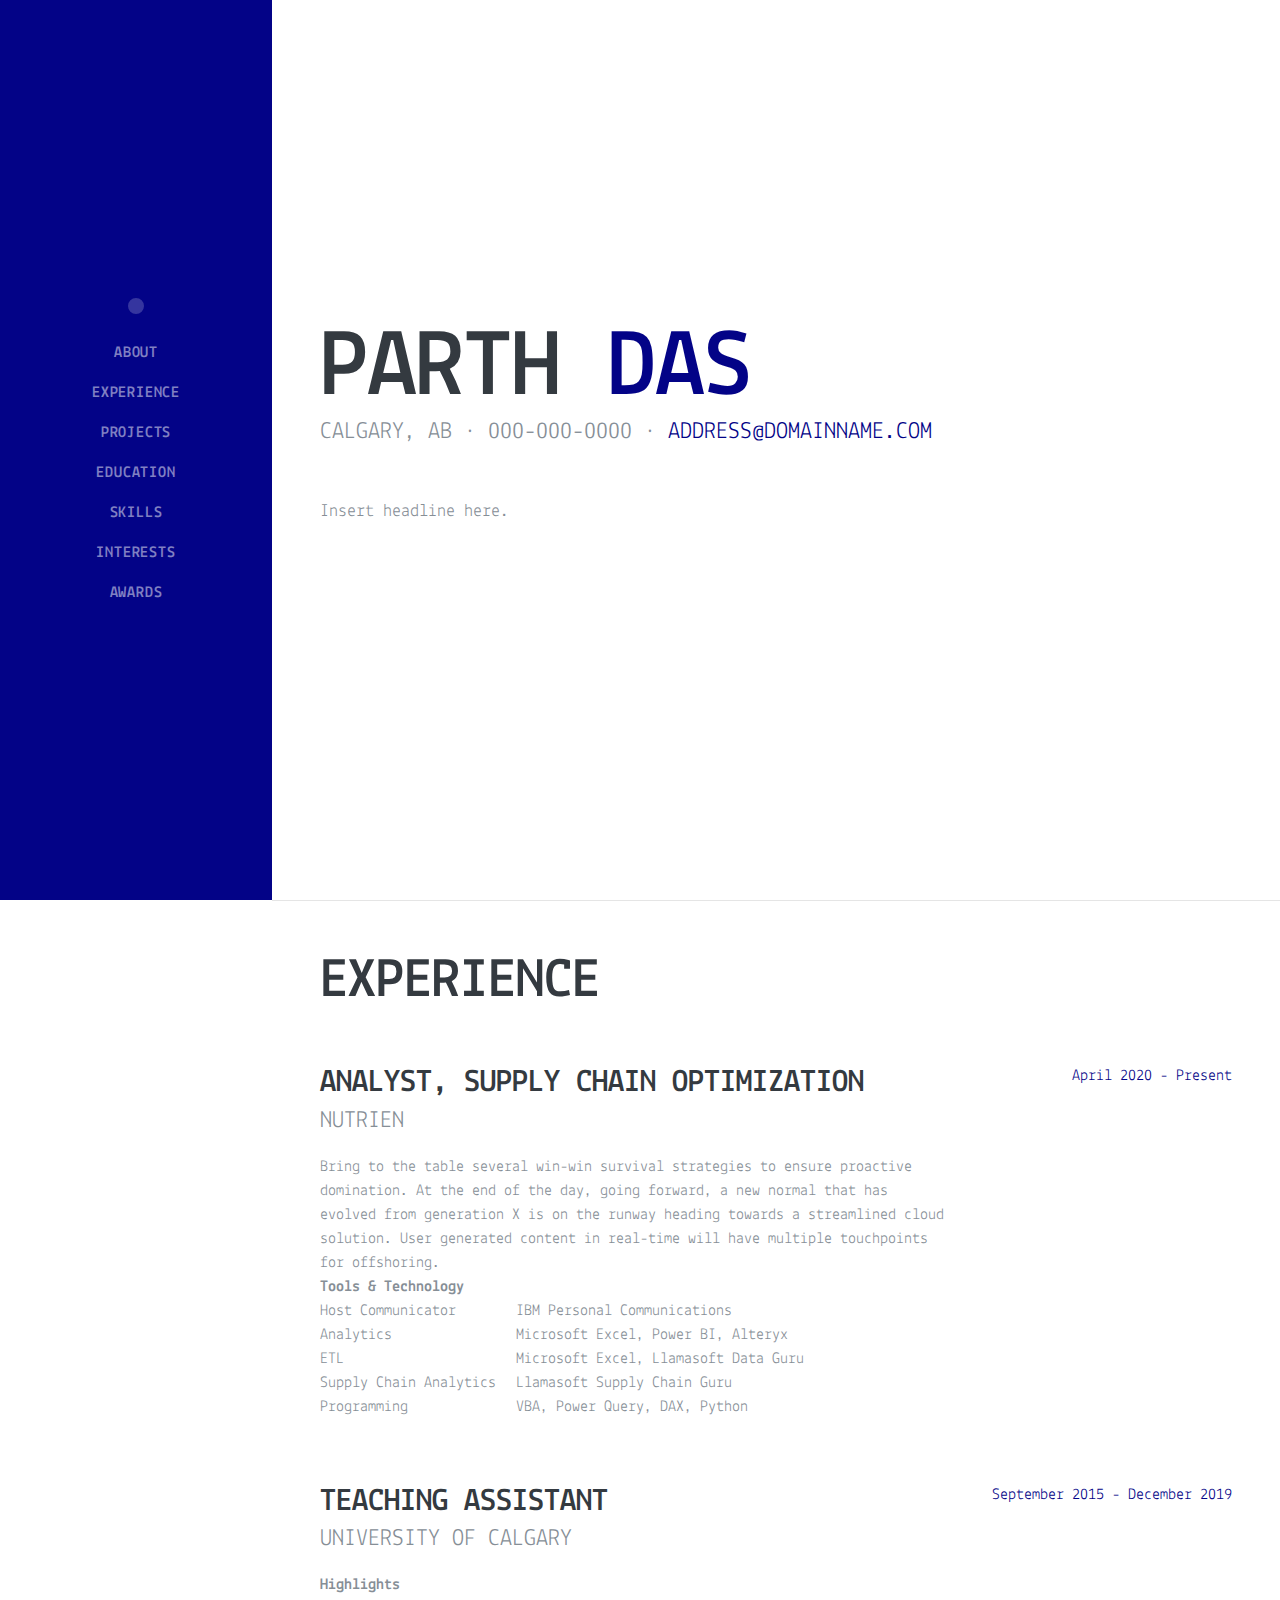
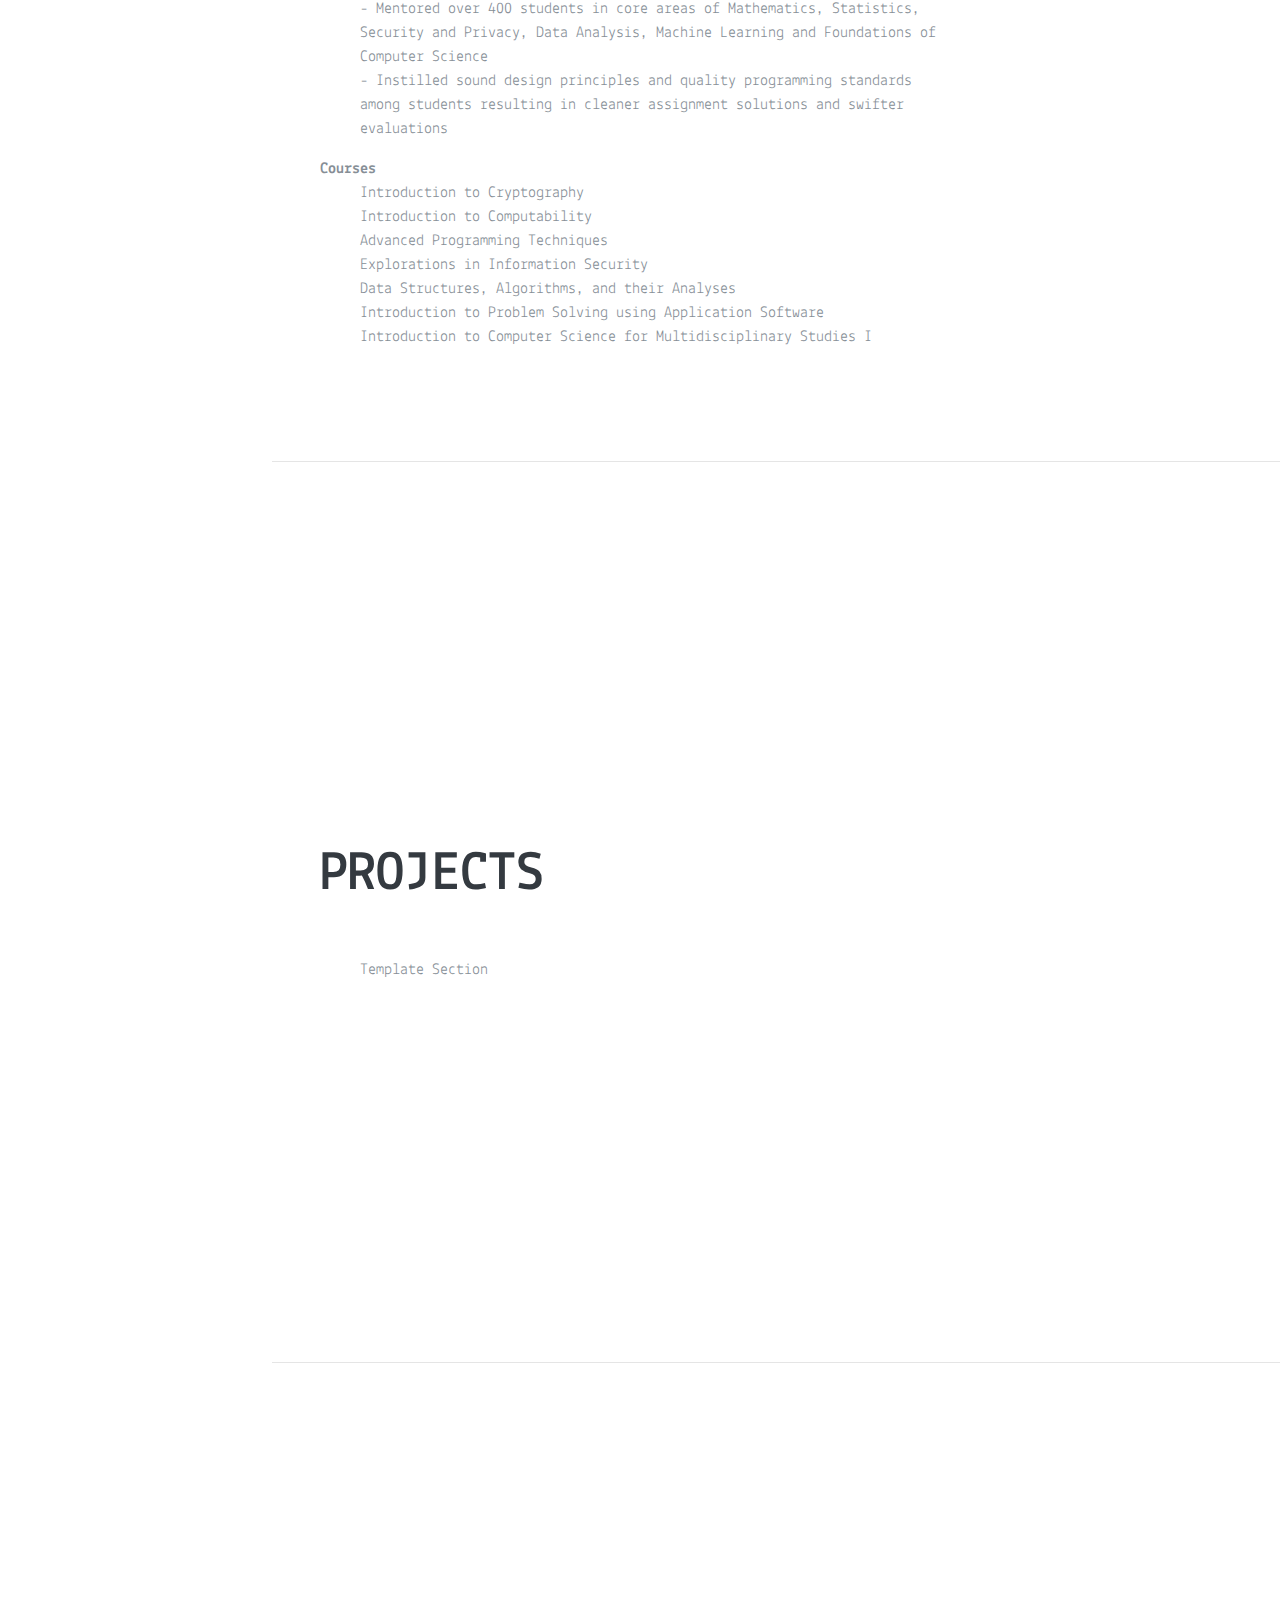
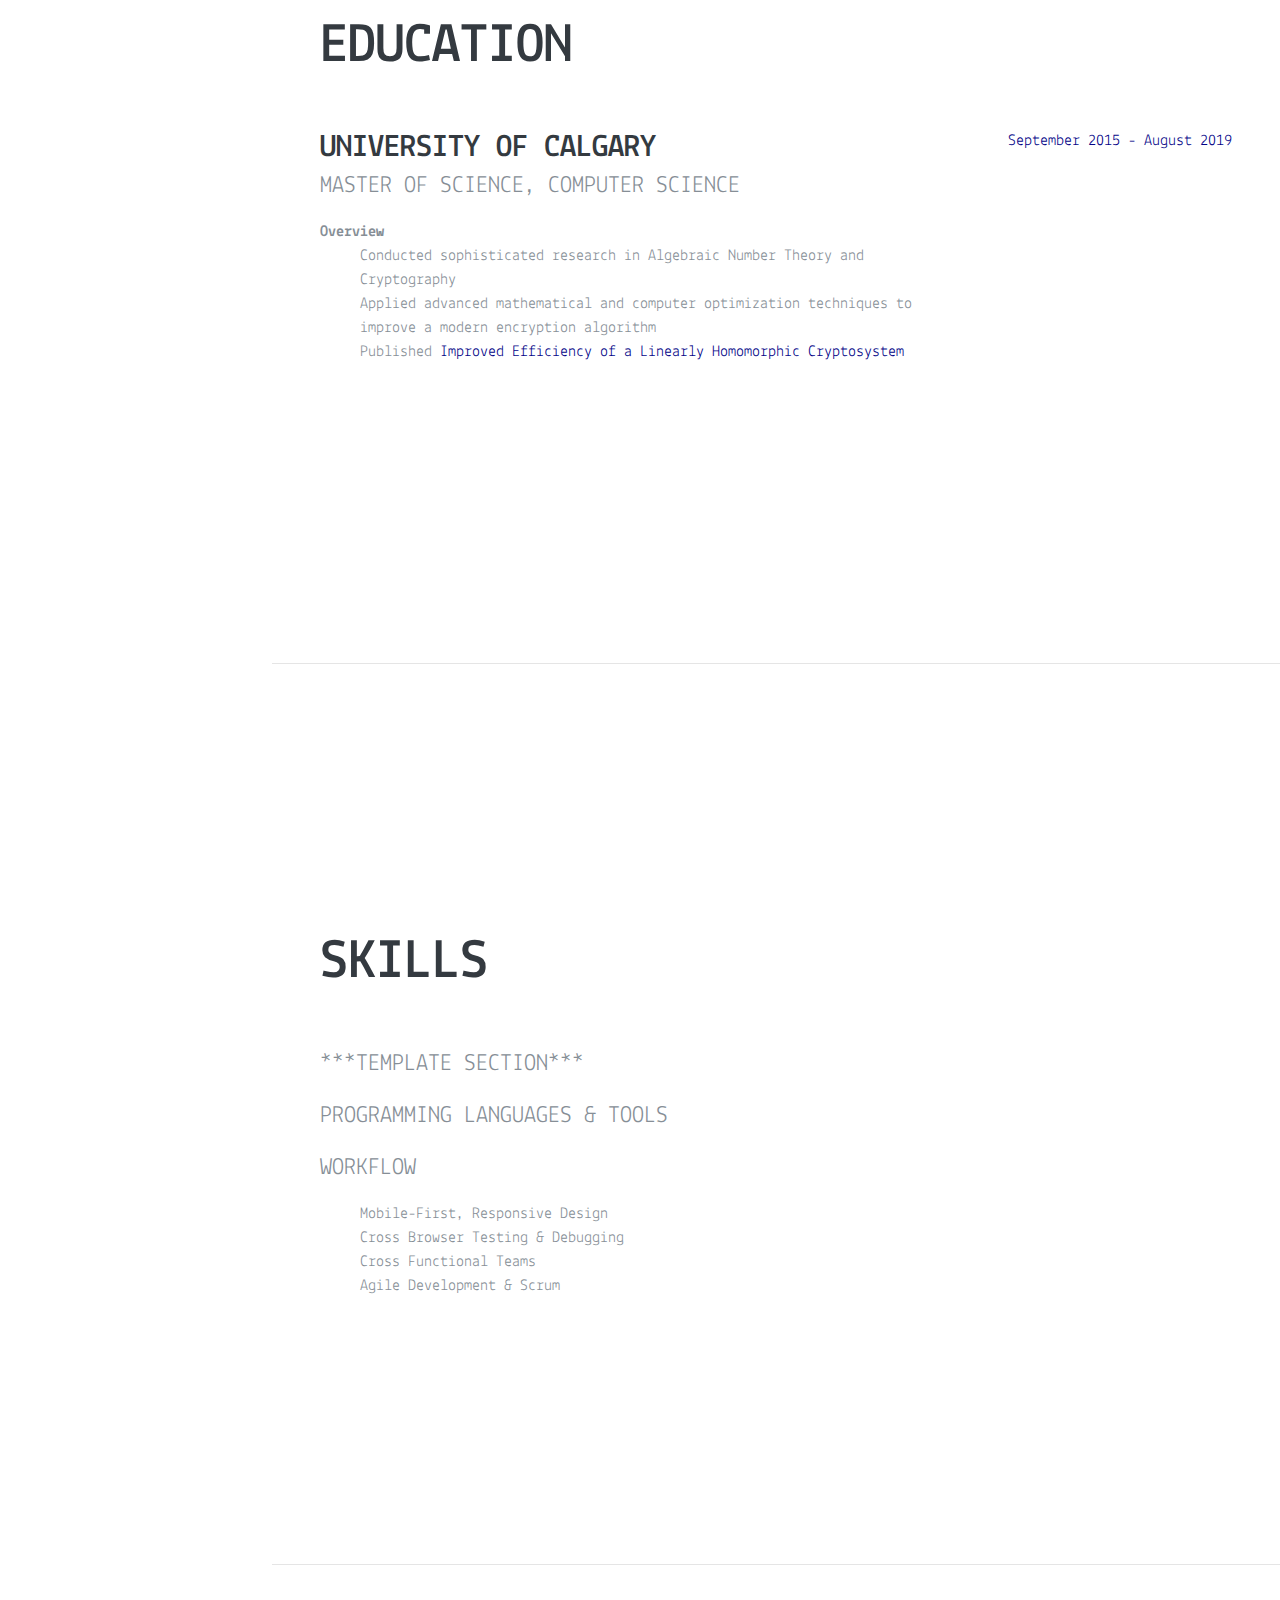
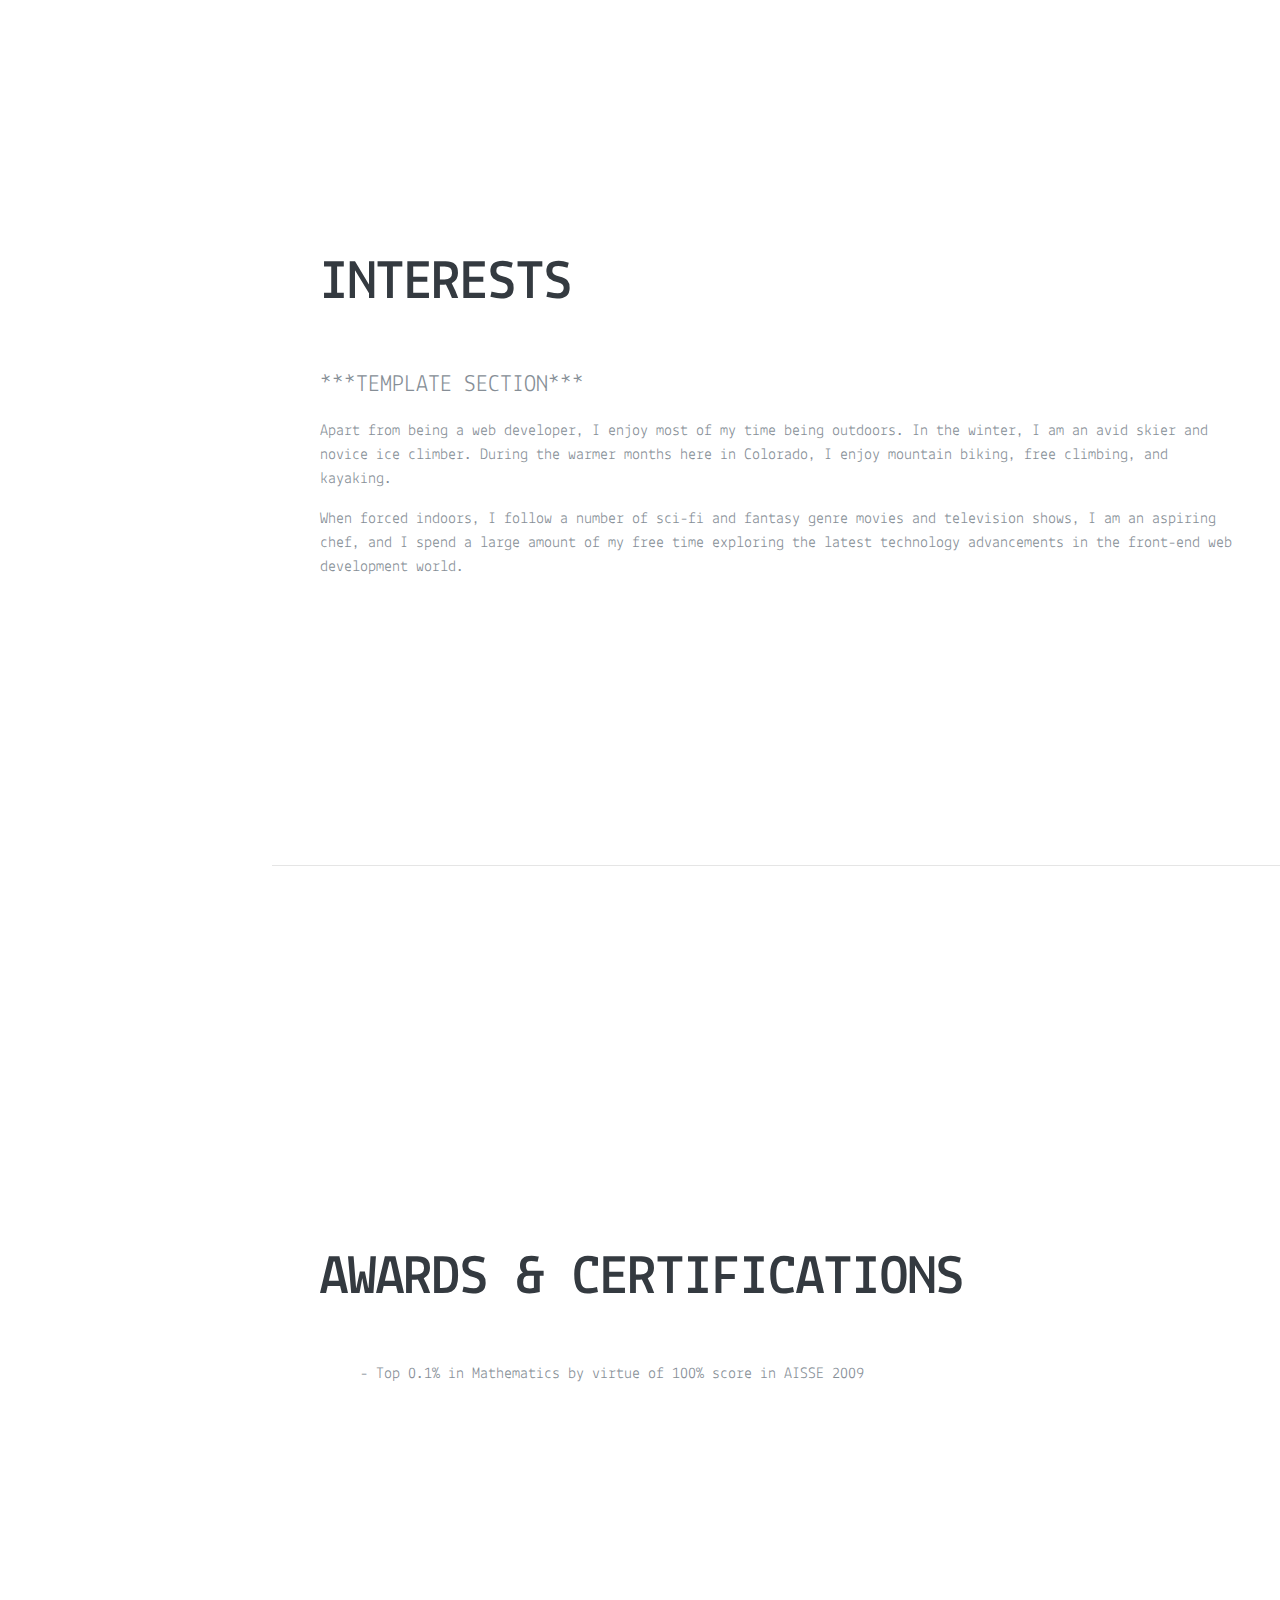
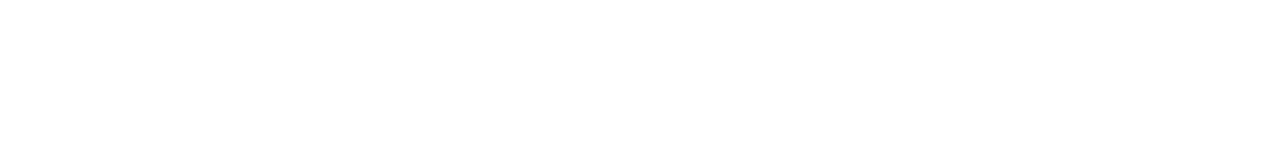
==== commit eb8f446b: "Updates" ====
--- a/index.html
+++ b/index.html
@@ -1,4 +1,4 @@
-<!DOCTYPE html><html lang="en"><head><meta charSet="utf-8"/><meta http-equiv="x-ua-compatible" content="ie=edge"/><meta name="viewport" content="width=device-width, initial-scale=1, shrink-to-fit=no"/><style data-href="/styles.2f7fc7f7138ae2c24d0d.css" id="gatsby-global-css">@import url(https://fonts.googleapis.com/css?family=Lekton:400,400i,500,700,800,800i);
+<!DOCTYPE html><html lang="en"><head><meta charSet="utf-8"/><meta http-equiv="x-ua-compatible" content="ie=edge"/><meta name="viewport" content="width=device-width, initial-scale=1, shrink-to-fit=no"/><style data-href="/daspeks.github.io/resume/styles.5cbddfefc2a24d9a6cfa.css" id="gatsby-global-css">@import url(https://fonts.googleapis.com/css?family=Lekton:400,400i,500,700,800,800i);
 /*!
  * Bootstrap v4.3.1 (https://getbootstrap.com/)
  * Copyright 2011-2019 The Bootstrap Authors
@@ -9,4 +9,4 @@
 /*!
  * Font Awesome Free 5.9.0 by @fontawesome - https://fontawesome.com
  * License - https://fontawesome.com/license/free (Icons: CC BY 4.0, Fonts: SIL OFL 1.1, Code: MIT License)
- */.fa,.fab,.fal,.far,.fas{-moz-osx-font-smoothing:grayscale;-webkit-font-smoothing:antialiased;display:inline-block;font-style:normal;font-variant:normal;text-rendering:auto;line-height:1}.fa-lg{font-size:1.33333em;line-height:.75em;vertical-align:-.0667em}.fa-xs{font-size:.75em}.fa-sm{font-size:.875em}.fa-1x{font-size:1em}.fa-2x{font-size:2em}.fa-3x{font-size:3em}.fa-4x{font-size:4em}.fa-5x{font-size:5em}.fa-6x{font-size:6em}.fa-7x{font-size:7em}.fa-8x{font-size:8em}.fa-9x{font-size:9em}.fa-10x{font-size:10em}.fa-fw{text-align:center;width:1.25em}.fa-ul{list-style-type:none;margin-left:2.5em;padding-left:0}.fa-ul>li{position:relative}.fa-li{left:-2em;position:absolute;text-align:center;width:2em;line-height:inherit}.fa-border{border:.08em solid #eee;border-radius:.1em;padding:.2em .25em .15em}.fa-pull-left{float:left}.fa-pull-right{float:right}.fa.fa-pull-left,.fab.fa-pull-left,.fal.fa-pull-left,.far.fa-pull-left,.fas.fa-pull-left{margin-right:.3em}.fa.fa-pull-right,.fab.fa-pull-right,.fal.fa-pull-right,.far.fa-pull-right,.fas.fa-pull-right{margin-left:.3em}.fa-spin{animation:fa-spin 2s linear infinite}.fa-pulse{animation:fa-spin 1s steps(8) infinite}@keyframes fa-spin{0%{transform:rotate(0deg)}to{transform:rotate(1turn)}}.fa-rotate-90{-ms-filter:"progid:DXImageTransform.Microsoft.BasicImage(rotation=1)";transform:rotate(90deg)}.fa-rotate-180{-ms-filter:"progid:DXImageTransform.Microsoft.BasicImage(rotation=2)";transform:rotate(180deg)}.fa-rotate-270{-ms-filter:"progid:DXImageTransform.Microsoft.BasicImage(rotation=3)";transform:rotate(270deg)}.fa-flip-horizontal{-ms-filter:"progid:DXImageTransform.Microsoft.BasicImage(rotation=0, mirror=1)";transform:scaleX(-1)}.fa-flip-vertical{transform:scaleY(-1)}.fa-flip-both,.fa-flip-horizontal.fa-flip-vertical,.fa-flip-vertical{-ms-filter:"progid:DXImageTransform.Microsoft.BasicImage(rotation=2, mirror=1)"}.fa-flip-both,.fa-flip-horizontal.fa-flip-vertical{transform:scale(-1)}:root .fa-flip-both,:root .fa-flip-horizontal,:root .fa-flip-vertical,:root .fa-rotate-90,:root .fa-rotate-180,:root .fa-rotate-270{filter:none}.fa-stack{display:inline-block;height:2em;line-height:2em;position:relative;vertical-align:middle;width:2.5em}.fa-stack-1x,.fa-stack-2x{left:0;position:absolute;text-align:center;width:100%}.fa-stack-1x{line-height:inherit}.fa-stack-2x{font-size:2em}.fa-inverse{color:#fff}.fa-500px:before{content:"\F26E"}.fa-accessible-icon:before{content:"\F368"}.fa-accusoft:before{content:"\F369"}.fa-acquisitions-incorporated:before{content:"\F6AF"}.fa-ad:before{content:"\F641"}.fa-address-book:before{content:"\F2B9"}.fa-address-card:before{content:"\F2BB"}.fa-adjust:before{content:"\F042"}.fa-adn:before{content:"\F170"}.fa-adobe:before{content:"\F778"}.fa-adversal:before{content:"\F36A"}.fa-affiliatetheme:before{content:"\F36B"}.fa-air-freshener:before{content:"\F5D0"}.fa-airbnb:before{content:"\F834"}.fa-algolia:before{content:"\F36C"}.fa-align-center:before{content:"\F037"}.fa-align-justify:before{content:"\F039"}.fa-align-left:before{content:"\F036"}.fa-align-right:before{content:"\F038"}.fa-alipay:before{content:"\F642"}.fa-allergies:before{content:"\F461"}.fa-amazon:before{content:"\F270"}.fa-amazon-pay:before{content:"\F42C"}.fa-ambulance:before{content:"\F0F9"}.fa-american-sign-language-interpreting:before{content:"\F2A3"}.fa-amilia:before{content:"\F36D"}.fa-anchor:before{content:"\F13D"}.fa-android:before{content:"\F17B"}.fa-angellist:before{content:"\F209"}.fa-angle-double-down:before{content:"\F103"}.fa-angle-double-left:before{content:"\F100"}.fa-angle-double-right:before{content:"\F101"}.fa-angle-double-up:before{content:"\F102"}.fa-angle-down:before{content:"\F107"}.fa-angle-left:before{content:"\F104"}.fa-angle-right:before{content:"\F105"}.fa-angle-up:before{content:"\F106"}.fa-angry:before{content:"\F556"}.fa-angrycreative:before{content:"\F36E"}.fa-angular:before{content:"\F420"}.fa-ankh:before{content:"\F644"}.fa-app-store:before{content:"\F36F"}.fa-app-store-ios:before{content:"\F370"}.fa-apper:before{content:"\F371"}.fa-apple:before{content:"\F179"}.fa-apple-alt:before{content:"\F5D1"}.fa-apple-pay:before{content:"\F415"}.fa-archive:before{content:"\F187"}.fa-archway:before{content:"\F557"}.fa-arrow-alt-circle-down:before{content:"\F358"}.fa-arrow-alt-circle-left:before{content:"\F359"}.fa-arrow-alt-circle-right:before{content:"\F35A"}.fa-arrow-alt-circle-up:before{content:"\F35B"}.fa-arrow-circle-down:before{content:"\F0AB"}.fa-arrow-circle-left:before{content:"\F0A8"}.fa-arrow-circle-right:before{content:"\F0A9"}.fa-arrow-circle-up:before{content:"\F0AA"}.fa-arrow-down:before{content:"\F063"}.fa-arrow-left:before{content:"\F060"}.fa-arrow-right:before{content:"\F061"}.fa-arrow-up:before{content:"\F062"}.fa-arrows-alt:before{content:"\F0B2"}.fa-arrows-alt-h:before{content:"\F337"}.fa-arrows-alt-v:before{content:"\F338"}.fa-artstation:before{content:"\F77A"}.fa-assistive-listening-systems:before{content:"\F2A2"}.fa-asterisk:before{content:"\F069"}.fa-asymmetrik:before{content:"\F372"}.fa-at:before{content:"\F1FA"}.fa-atlas:before{content:"\F558"}.fa-atlassian:before{content:"\F77B"}.fa-atom:before{content:"\F5D2"}.fa-audible:before{content:"\F373"}.fa-audio-description:before{content:"\F29E"}.fa-autoprefixer:before{content:"\F41C"}.fa-avianex:before{content:"\F374"}.fa-aviato:before{content:"\F421"}.fa-award:before{content:"\F559"}.fa-aws:before{content:"\F375"}.fa-baby:before{content:"\F77C"}.fa-baby-carriage:before{content:"\F77D"}.fa-backspace:before{content:"\F55A"}.fa-backward:before{content:"\F04A"}.fa-bacon:before{content:"\F7E5"}.fa-balance-scale:before{content:"\F24E"}.fa-balance-scale-left:before{content:"\F515"}.fa-balance-scale-right:before{content:"\F516"}.fa-ban:before{content:"\F05E"}.fa-band-aid:before{content:"\F462"}.fa-bandcamp:before{content:"\F2D5"}.fa-barcode:before{content:"\F02A"}.fa-bars:before{content:"\F0C9"}.fa-baseball-ball:before{content:"\F433"}.fa-basketball-ball:before{content:"\F434"}.fa-bath:before{content:"\F2CD"}.fa-battery-empty:before{content:"\F244"}.fa-battery-full:before{content:"\F240"}.fa-battery-half:before{content:"\F242"}.fa-battery-quarter:before{content:"\F243"}.fa-battery-three-quarters:before{content:"\F241"}.fa-battle-net:before{content:"\F835"}.fa-bed:before{content:"\F236"}.fa-beer:before{content:"\F0FC"}.fa-behance:before{content:"\F1B4"}.fa-behance-square:before{content:"\F1B5"}.fa-bell:before{content:"\F0F3"}.fa-bell-slash:before{content:"\F1F6"}.fa-bezier-curve:before{content:"\F55B"}.fa-bible:before{content:"\F647"}.fa-bicycle:before{content:"\F206"}.fa-biking:before{content:"\F84A"}.fa-bimobject:before{content:"\F378"}.fa-binoculars:before{content:"\F1E5"}.fa-biohazard:before{content:"\F780"}.fa-birthday-cake:before{content:"\F1FD"}.fa-bitbucket:before{content:"\F171"}.fa-bitcoin:before{content:"\F379"}.fa-bity:before{content:"\F37A"}.fa-black-tie:before{content:"\F27E"}.fa-blackberry:before{content:"\F37B"}.fa-blender:before{content:"\F517"}.fa-blender-phone:before{content:"\F6B6"}.fa-blind:before{content:"\F29D"}.fa-blog:before{content:"\F781"}.fa-blogger:before{content:"\F37C"}.fa-blogger-b:before{content:"\F37D"}.fa-bluetooth:before{content:"\F293"}.fa-bluetooth-b:before{content:"\F294"}.fa-bold:before{content:"\F032"}.fa-bolt:before{content:"\F0E7"}.fa-bomb:before{content:"\F1E2"}.fa-bone:before{content:"\F5D7"}.fa-bong:before{content:"\F55C"}.fa-book:before{content:"\F02D"}.fa-book-dead:before{content:"\F6B7"}.fa-book-medical:before{content:"\F7E6"}.fa-book-open:before{content:"\F518"}.fa-book-reader:before{content:"\F5DA"}.fa-bookmark:before{content:"\F02E"}.fa-bootstrap:before{content:"\F836"}.fa-border-all:before{content:"\F84C"}.fa-border-none:before{content:"\F850"}.fa-border-style:before{content:"\F853"}.fa-bowling-ball:before{content:"\F436"}.fa-box:before{content:"\F466"}.fa-box-open:before{content:"\F49E"}.fa-boxes:before{content:"\F468"}.fa-braille:before{content:"\F2A1"}.fa-brain:before{content:"\F5DC"}.fa-bread-slice:before{content:"\F7EC"}.fa-briefcase:before{content:"\F0B1"}.fa-briefcase-medical:before{content:"\F469"}.fa-broadcast-tower:before{content:"\F519"}.fa-broom:before{content:"\F51A"}.fa-brush:before{content:"\F55D"}.fa-btc:before{content:"\F15A"}.fa-buffer:before{content:"\F837"}.fa-bug:before{content:"\F188"}.fa-building:before{content:"\F1AD"}.fa-bullhorn:before{content:"\F0A1"}.fa-bullseye:before{content:"\F140"}.fa-burn:before{content:"\F46A"}.fa-buromobelexperte:before{content:"\F37F"}.fa-bus:before{content:"\F207"}.fa-bus-alt:before{content:"\F55E"}.fa-business-time:before{content:"\F64A"}.fa-buysellads:before{content:"\F20D"}.fa-calculator:before{content:"\F1EC"}.fa-calendar:before{content:"\F133"}.fa-calendar-alt:before{content:"\F073"}.fa-calendar-check:before{content:"\F274"}.fa-calendar-day:before{content:"\F783"}.fa-calendar-minus:before{content:"\F272"}.fa-calendar-plus:before{content:"\F271"}.fa-calendar-times:before{content:"\F273"}.fa-calendar-week:before{content:"\F784"}.fa-camera:before{content:"\F030"}.fa-camera-retro:before{content:"\F083"}.fa-campground:before{content:"\F6BB"}.fa-canadian-maple-leaf:before{content:"\F785"}.fa-candy-cane:before{content:"\F786"}.fa-cannabis:before{content:"\F55F"}.fa-capsules:before{content:"\F46B"}.fa-car:before{content:"\F1B9"}.fa-car-alt:before{content:"\F5DE"}.fa-car-battery:before{content:"\F5DF"}.fa-car-crash:before{content:"\F5E1"}.fa-car-side:before{content:"\F5E4"}.fa-caret-down:before{content:"\F0D7"}.fa-caret-left:before{content:"\F0D9"}.fa-caret-right:before{content:"\F0DA"}.fa-caret-square-down:before{content:"\F150"}.fa-caret-square-left:before{content:"\F191"}.fa-caret-square-right:before{content:"\F152"}.fa-caret-square-up:before{content:"\F151"}.fa-caret-up:before{content:"\F0D8"}.fa-carrot:before{content:"\F787"}.fa-cart-arrow-down:before{content:"\F218"}.fa-cart-plus:before{content:"\F217"}.fa-cash-register:before{content:"\F788"}.fa-cat:before{content:"\F6BE"}.fa-cc-amazon-pay:before{content:"\F42D"}.fa-cc-amex:before{content:"\F1F3"}.fa-cc-apple-pay:before{content:"\F416"}.fa-cc-diners-club:before{content:"\F24C"}.fa-cc-discover:before{content:"\F1F2"}.fa-cc-jcb:before{content:"\F24B"}.fa-cc-mastercard:before{content:"\F1F1"}.fa-cc-paypal:before{content:"\F1F4"}.fa-cc-stripe:before{content:"\F1F5"}.fa-cc-visa:before{content:"\F1F0"}.fa-centercode:before{content:"\F380"}.fa-centos:before{content:"\F789"}.fa-certificate:before{content:"\F0A3"}.fa-chair:before{content:"\F6C0"}.fa-chalkboard:before{content:"\F51B"}.fa-chalkboard-teacher:before{content:"\F51C"}.fa-charging-station:before{content:"\F5E7"}.fa-chart-area:before{content:"\F1FE"}.fa-chart-bar:before{content:"\F080"}.fa-chart-line:before{content:"\F201"}.fa-chart-pie:before{content:"\F200"}.fa-check:before{content:"\F00C"}.fa-check-circle:before{content:"\F058"}.fa-check-double:before{content:"\F560"}.fa-check-square:before{content:"\F14A"}.fa-cheese:before{content:"\F7EF"}.fa-chess:before{content:"\F439"}.fa-chess-bishop:before{content:"\F43A"}.fa-chess-board:before{content:"\F43C"}.fa-chess-king:before{content:"\F43F"}.fa-chess-knight:before{content:"\F441"}.fa-chess-pawn:before{content:"\F443"}.fa-chess-queen:before{content:"\F445"}.fa-chess-rook:before{content:"\F447"}.fa-chevron-circle-down:before{content:"\F13A"}.fa-chevron-circle-left:before{content:"\F137"}.fa-chevron-circle-right:before{content:"\F138"}.fa-chevron-circle-up:before{content:"\F139"}.fa-chevron-down:before{content:"\F078"}.fa-chevron-left:before{content:"\F053"}.fa-chevron-right:before{content:"\F054"}.fa-chevron-up:before{content:"\F077"}.fa-child:before{content:"\F1AE"}.fa-chrome:before{content:"\F268"}.fa-chromecast:before{content:"\F838"}.fa-church:before{content:"\F51D"}.fa-circle:before{content:"\F111"}.fa-circle-notch:before{content:"\F1CE"}.fa-city:before{content:"\F64F"}.fa-clinic-medical:before{content:"\F7F2"}.fa-clipboard:before{content:"\F328"}.fa-clipboard-check:before{content:"\F46C"}.fa-clipboard-list:before{content:"\F46D"}.fa-clock:before{content:"\F017"}.fa-clone:before{content:"\F24D"}.fa-closed-captioning:before{content:"\F20A"}.fa-cloud:before{content:"\F0C2"}.fa-cloud-download-alt:before{content:"\F381"}.fa-cloud-meatball:before{content:"\F73B"}.fa-cloud-moon:before{content:"\F6C3"}.fa-cloud-moon-rain:before{content:"\F73C"}.fa-cloud-rain:before{content:"\F73D"}.fa-cloud-showers-heavy:before{content:"\F740"}.fa-cloud-sun:before{content:"\F6C4"}.fa-cloud-sun-rain:before{content:"\F743"}.fa-cloud-upload-alt:before{content:"\F382"}.fa-cloudscale:before{content:"\F383"}.fa-cloudsmith:before{content:"\F384"}.fa-cloudversify:before{content:"\F385"}.fa-cocktail:before{content:"\F561"}.fa-code:before{content:"\F121"}.fa-code-branch:before{content:"\F126"}.fa-codepen:before{content:"\F1CB"}.fa-codiepie:before{content:"\F284"}.fa-coffee:before{content:"\F0F4"}.fa-cog:before{content:"\F013"}.fa-cogs:before{content:"\F085"}.fa-coins:before{content:"\F51E"}.fa-columns:before{content:"\F0DB"}.fa-comment:before{content:"\F075"}.fa-comment-alt:before{content:"\F27A"}.fa-comment-dollar:before{content:"\F651"}.fa-comment-dots:before{content:"\F4AD"}.fa-comment-medical:before{content:"\F7F5"}.fa-comment-slash:before{content:"\F4B3"}.fa-comments:before{content:"\F086"}.fa-comments-dollar:before{content:"\F653"}.fa-compact-disc:before{content:"\F51F"}.fa-compass:before{content:"\F14E"}.fa-compress:before{content:"\F066"}.fa-compress-arrows-alt:before{content:"\F78C"}.fa-concierge-bell:before{content:"\F562"}.fa-confluence:before{content:"\F78D"}.fa-connectdevelop:before{content:"\F20E"}.fa-contao:before{content:"\F26D"}.fa-cookie:before{content:"\F563"}.fa-cookie-bite:before{content:"\F564"}.fa-copy:before{content:"\F0C5"}.fa-copyright:before{content:"\F1F9"}.fa-couch:before{content:"\F4B8"}.fa-cpanel:before{content:"\F388"}.fa-creative-commons:before{content:"\F25E"}.fa-creative-commons-by:before{content:"\F4E7"}.fa-creative-commons-nc:before{content:"\F4E8"}.fa-creative-commons-nc-eu:before{content:"\F4E9"}.fa-creative-commons-nc-jp:before{content:"\F4EA"}.fa-creative-commons-nd:before{content:"\F4EB"}.fa-creative-commons-pd:before{content:"\F4EC"}.fa-creative-commons-pd-alt:before{content:"\F4ED"}.fa-creative-commons-remix:before{content:"\F4EE"}.fa-creative-commons-sa:before{content:"\F4EF"}.fa-creative-commons-sampling:before{content:"\F4F0"}.fa-creative-commons-sampling-plus:before{content:"\F4F1"}.fa-creative-commons-share:before{content:"\F4F2"}.fa-creative-commons-zero:before{content:"\F4F3"}.fa-credit-card:before{content:"\F09D"}.fa-critical-role:before{content:"\F6C9"}.fa-crop:before{content:"\F125"}.fa-crop-alt:before{content:"\F565"}.fa-cross:before{content:"\F654"}.fa-crosshairs:before{content:"\F05B"}.fa-crow:before{content:"\F520"}.fa-crown:before{content:"\F521"}.fa-crutch:before{content:"\F7F7"}.fa-css3:before{content:"\F13C"}.fa-css3-alt:before{content:"\F38B"}.fa-cube:before{content:"\F1B2"}.fa-cubes:before{content:"\F1B3"}.fa-cut:before{content:"\F0C4"}.fa-cuttlefish:before{content:"\F38C"}.fa-d-and-d:before{content:"\F38D"}.fa-d-and-d-beyond:before{content:"\F6CA"}.fa-dashcube:before{content:"\F210"}.fa-database:before{content:"\F1C0"}.fa-deaf:before{content:"\F2A4"}.fa-delicious:before{content:"\F1A5"}.fa-democrat:before{content:"\F747"}.fa-deploydog:before{content:"\F38E"}.fa-deskpro:before{content:"\F38F"}.fa-desktop:before{content:"\F108"}.fa-dev:before{content:"\F6CC"}.fa-deviantart:before{content:"\F1BD"}.fa-dharmachakra:before{content:"\F655"}.fa-dhl:before{content:"\F790"}.fa-diagnoses:before{content:"\F470"}.fa-diaspora:before{content:"\F791"}.fa-dice:before{content:"\F522"}.fa-dice-d20:before{content:"\F6CF"}.fa-dice-d6:before{content:"\F6D1"}.fa-dice-five:before{content:"\F523"}.fa-dice-four:before{content:"\F524"}.fa-dice-one:before{content:"\F525"}.fa-dice-six:before{content:"\F526"}.fa-dice-three:before{content:"\F527"}.fa-dice-two:before{content:"\F528"}.fa-digg:before{content:"\F1A6"}.fa-digital-ocean:before{content:"\F391"}.fa-digital-tachograph:before{content:"\F566"}.fa-directions:before{content:"\F5EB"}.fa-discord:before{content:"\F392"}.fa-discourse:before{content:"\F393"}.fa-divide:before{content:"\F529"}.fa-dizzy:before{content:"\F567"}.fa-dna:before{content:"\F471"}.fa-dochub:before{content:"\F394"}.fa-docker:before{content:"\F395"}.fa-dog:before{content:"\F6D3"}.fa-dollar-sign:before{content:"\F155"}.fa-dolly:before{content:"\F472"}.fa-dolly-flatbed:before{content:"\F474"}.fa-donate:before{content:"\F4B9"}.fa-door-closed:before{content:"\F52A"}.fa-door-open:before{content:"\F52B"}.fa-dot-circle:before{content:"\F192"}.fa-dove:before{content:"\F4BA"}.fa-download:before{content:"\F019"}.fa-draft2digital:before{content:"\F396"}.fa-drafting-compass:before{content:"\F568"}.fa-dragon:before{content:"\F6D5"}.fa-draw-polygon:before{content:"\F5EE"}.fa-dribbble:before{content:"\F17D"}.fa-dribbble-square:before{content:"\F397"}.fa-dropbox:before{content:"\F16B"}.fa-drum:before{content:"\F569"}.fa-drum-steelpan:before{content:"\F56A"}.fa-drumstick-bite:before{content:"\F6D7"}.fa-drupal:before{content:"\F1A9"}.fa-dumbbell:before{content:"\F44B"}.fa-dumpster:before{content:"\F793"}.fa-dumpster-fire:before{content:"\F794"}.fa-dungeon:before{content:"\F6D9"}.fa-dyalog:before{content:"\F399"}.fa-earlybirds:before{content:"\F39A"}.fa-ebay:before{content:"\F4F4"}.fa-edge:before{content:"\F282"}.fa-edit:before{content:"\F044"}.fa-egg:before{content:"\F7FB"}.fa-eject:before{content:"\F052"}.fa-elementor:before{content:"\F430"}.fa-ellipsis-h:before{content:"\F141"}.fa-ellipsis-v:before{content:"\F142"}.fa-ello:before{content:"\F5F1"}.fa-ember:before{content:"\F423"}.fa-empire:before{content:"\F1D1"}.fa-envelope:before{content:"\F0E0"}.fa-envelope-open:before{content:"\F2B6"}.fa-envelope-open-text:before{content:"\F658"}.fa-envelope-square:before{content:"\F199"}.fa-envira:before{content:"\F299"}.fa-equals:before{content:"\F52C"}.fa-eraser:before{content:"\F12D"}.fa-erlang:before{content:"\F39D"}.fa-ethereum:before{content:"\F42E"}.fa-ethernet:before{content:"\F796"}.fa-etsy:before{content:"\F2D7"}.fa-euro-sign:before{content:"\F153"}.fa-evernote:before{content:"\F839"}.fa-exchange-alt:before{content:"\F362"}.fa-exclamation:before{content:"\F12A"}.fa-exclamation-circle:before{content:"\F06A"}.fa-exclamation-triangle:before{content:"\F071"}.fa-expand:before{content:"\F065"}.fa-expand-arrows-alt:before{content:"\F31E"}.fa-expeditedssl:before{content:"\F23E"}.fa-external-link-alt:before{content:"\F35D"}.fa-external-link-square-alt:before{content:"\F360"}.fa-eye:before{content:"\F06E"}.fa-eye-dropper:before{content:"\F1FB"}.fa-eye-slash:before{content:"\F070"}.fa-facebook:before{content:"\F09A"}.fa-facebook-f:before{content:"\F39E"}.fa-facebook-messenger:before{content:"\F39F"}.fa-facebook-square:before{content:"\F082"}.fa-fan:before{content:"\F863"}.fa-fantasy-flight-games:before{content:"\F6DC"}.fa-fast-backward:before{content:"\F049"}.fa-fast-forward:before{content:"\F050"}.fa-fax:before{content:"\F1AC"}.fa-feather:before{content:"\F52D"}.fa-feather-alt:before{content:"\F56B"}.fa-fedex:before{content:"\F797"}.fa-fedora:before{content:"\F798"}.fa-female:before{content:"\F182"}.fa-fighter-jet:before{content:"\F0FB"}.fa-figma:before{content:"\F799"}.fa-file:before{content:"\F15B"}.fa-file-alt:before{content:"\F15C"}.fa-file-archive:before{content:"\F1C6"}.fa-file-audio:before{content:"\F1C7"}.fa-file-code:before{content:"\F1C9"}.fa-file-contract:before{content:"\F56C"}.fa-file-csv:before{content:"\F6DD"}.fa-file-download:before{content:"\F56D"}.fa-file-excel:before{content:"\F1C3"}.fa-file-export:before{content:"\F56E"}.fa-file-image:before{content:"\F1C5"}.fa-file-import:before{content:"\F56F"}.fa-file-invoice:before{content:"\F570"}.fa-file-invoice-dollar:before{content:"\F571"}.fa-file-medical:before{content:"\F477"}.fa-file-medical-alt:before{content:"\F478"}.fa-file-pdf:before{content:"\F1C1"}.fa-file-powerpoint:before{content:"\F1C4"}.fa-file-prescription:before{content:"\F572"}.fa-file-signature:before{content:"\F573"}.fa-file-upload:before{content:"\F574"}.fa-file-video:before{content:"\F1C8"}.fa-file-word:before{content:"\F1C2"}.fa-fill:before{content:"\F575"}.fa-fill-drip:before{content:"\F576"}.fa-film:before{content:"\F008"}.fa-filter:before{content:"\F0B0"}.fa-fingerprint:before{content:"\F577"}.fa-fire:before{content:"\F06D"}.fa-fire-alt:before{content:"\F7E4"}.fa-fire-extinguisher:before{content:"\F134"}.fa-firefox:before{content:"\F269"}.fa-first-aid:before{content:"\F479"}.fa-first-order:before{content:"\F2B0"}.fa-first-order-alt:before{content:"\F50A"}.fa-firstdraft:before{content:"\F3A1"}.fa-fish:before{content:"\F578"}.fa-fist-raised:before{content:"\F6DE"}.fa-flag:before{content:"\F024"}.fa-flag-checkered:before{content:"\F11E"}.fa-flag-usa:before{content:"\F74D"}.fa-flask:before{content:"\F0C3"}.fa-flickr:before{content:"\F16E"}.fa-flipboard:before{content:"\F44D"}.fa-flushed:before{content:"\F579"}.fa-fly:before{content:"\F417"}.fa-folder:before{content:"\F07B"}.fa-folder-minus:before{content:"\F65D"}.fa-folder-open:before{content:"\F07C"}.fa-folder-plus:before{content:"\F65E"}.fa-font:before{content:"\F031"}.fa-font-awesome:before{content:"\F2B4"}.fa-font-awesome-alt:before{content:"\F35C"}.fa-font-awesome-flag:before{content:"\F425"}.fa-font-awesome-logo-full:before{content:"\F4E6"}.fa-fonticons:before{content:"\F280"}.fa-fonticons-fi:before{content:"\F3A2"}.fa-football-ball:before{content:"\F44E"}.fa-fort-awesome:before{content:"\F286"}.fa-fort-awesome-alt:before{content:"\F3A3"}.fa-forumbee:before{content:"\F211"}.fa-forward:before{content:"\F04E"}.fa-foursquare:before{content:"\F180"}.fa-free-code-camp:before{content:"\F2C5"}.fa-freebsd:before{content:"\F3A4"}.fa-frog:before{content:"\F52E"}.fa-frown:before{content:"\F119"}.fa-frown-open:before{content:"\F57A"}.fa-fulcrum:before{content:"\F50B"}.fa-funnel-dollar:before{content:"\F662"}.fa-futbol:before{content:"\F1E3"}.fa-galactic-republic:before{content:"\F50C"}.fa-galactic-senate:before{content:"\F50D"}.fa-gamepad:before{content:"\F11B"}.fa-gas-pump:before{content:"\F52F"}.fa-gavel:before{content:"\F0E3"}.fa-gem:before{content:"\F3A5"}.fa-genderless:before{content:"\F22D"}.fa-get-pocket:before{content:"\F265"}.fa-gg:before{content:"\F260"}.fa-gg-circle:before{content:"\F261"}.fa-ghost:before{content:"\F6E2"}.fa-gift:before{content:"\F06B"}.fa-gifts:before{content:"\F79C"}.fa-git:before{content:"\F1D3"}.fa-git-alt:before{content:"\F841"}.fa-git-square:before{content:"\F1D2"}.fa-github:before{content:"\F09B"}.fa-github-alt:before{content:"\F113"}.fa-github-square:before{content:"\F092"}.fa-gitkraken:before{content:"\F3A6"}.fa-gitlab:before{content:"\F296"}.fa-gitter:before{content:"\F426"}.fa-glass-cheers:before{content:"\F79F"}.fa-glass-martini:before{content:"\F000"}.fa-glass-martini-alt:before{content:"\F57B"}.fa-glass-whiskey:before{content:"\F7A0"}.fa-glasses:before{content:"\F530"}.fa-glide:before{content:"\F2A5"}.fa-glide-g:before{content:"\F2A6"}.fa-globe:before{content:"\F0AC"}.fa-globe-africa:before{content:"\F57C"}.fa-globe-americas:before{content:"\F57D"}.fa-globe-asia:before{content:"\F57E"}.fa-globe-europe:before{content:"\F7A2"}.fa-gofore:before{content:"\F3A7"}.fa-golf-ball:before{content:"\F450"}.fa-goodreads:before{content:"\F3A8"}.fa-goodreads-g:before{content:"\F3A9"}.fa-google:before{content:"\F1A0"}.fa-google-drive:before{content:"\F3AA"}.fa-google-play:before{content:"\F3AB"}.fa-google-plus:before{content:"\F2B3"}.fa-google-plus-g:before{content:"\F0D5"}.fa-google-plus-square:before{content:"\F0D4"}.fa-google-wallet:before{content:"\F1EE"}.fa-gopuram:before{content:"\F664"}.fa-graduation-cap:before{content:"\F19D"}.fa-gratipay:before{content:"\F184"}.fa-grav:before{content:"\F2D6"}.fa-greater-than:before{content:"\F531"}.fa-greater-than-equal:before{content:"\F532"}.fa-grimace:before{content:"\F57F"}.fa-grin:before{content:"\F580"}.fa-grin-alt:before{content:"\F581"}.fa-grin-beam:before{content:"\F582"}.fa-grin-beam-sweat:before{content:"\F583"}.fa-grin-hearts:before{content:"\F584"}.fa-grin-squint:before{content:"\F585"}.fa-grin-squint-tears:before{content:"\F586"}.fa-grin-stars:before{content:"\F587"}.fa-grin-tears:before{content:"\F588"}.fa-grin-tongue:before{content:"\F589"}.fa-grin-tongue-squint:before{content:"\F58A"}.fa-grin-tongue-wink:before{content:"\F58B"}.fa-grin-wink:before{content:"\F58C"}.fa-grip-horizontal:before{content:"\F58D"}.fa-grip-lines:before{content:"\F7A4"}.fa-grip-lines-vertical:before{content:"\F7A5"}.fa-grip-vertical:before{content:"\F58E"}.fa-gripfire:before{content:"\F3AC"}.fa-grunt:before{content:"\F3AD"}.fa-guitar:before{content:"\F7A6"}.fa-gulp:before{content:"\F3AE"}.fa-h-square:before{content:"\F0FD"}.fa-hacker-news:before{content:"\F1D4"}.fa-hacker-news-square:before{content:"\F3AF"}.fa-hackerrank:before{content:"\F5F7"}.fa-hamburger:before{content:"\F805"}.fa-hammer:before{content:"\F6E3"}.fa-hamsa:before{content:"\F665"}.fa-hand-holding:before{content:"\F4BD"}.fa-hand-holding-heart:before{content:"\F4BE"}.fa-hand-holding-usd:before{content:"\F4C0"}.fa-hand-lizard:before{content:"\F258"}.fa-hand-middle-finger:before{content:"\F806"}.fa-hand-paper:before{content:"\F256"}.fa-hand-peace:before{content:"\F25B"}.fa-hand-point-down:before{content:"\F0A7"}.fa-hand-point-left:before{content:"\F0A5"}.fa-hand-point-right:before{content:"\F0A4"}.fa-hand-point-up:before{content:"\F0A6"}.fa-hand-pointer:before{content:"\F25A"}.fa-hand-rock:before{content:"\F255"}.fa-hand-scissors:before{content:"\F257"}.fa-hand-spock:before{content:"\F259"}.fa-hands:before{content:"\F4C2"}.fa-hands-helping:before{content:"\F4C4"}.fa-handshake:before{content:"\F2B5"}.fa-hanukiah:before{content:"\F6E6"}.fa-hard-hat:before{content:"\F807"}.fa-hashtag:before{content:"\F292"}.fa-hat-wizard:before{content:"\F6E8"}.fa-haykal:before{content:"\F666"}.fa-hdd:before{content:"\F0A0"}.fa-heading:before{content:"\F1DC"}.fa-headphones:before{content:"\F025"}.fa-headphones-alt:before{content:"\F58F"}.fa-headset:before{content:"\F590"}.fa-heart:before{content:"\F004"}.fa-heart-broken:before{content:"\F7A9"}.fa-heartbeat:before{content:"\F21E"}.fa-helicopter:before{content:"\F533"}.fa-highlighter:before{content:"\F591"}.fa-hiking:before{content:"\F6EC"}.fa-hippo:before{content:"\F6ED"}.fa-hips:before{content:"\F452"}.fa-hire-a-helper:before{content:"\F3B0"}.fa-history:before{content:"\F1DA"}.fa-hockey-puck:before{content:"\F453"}.fa-holly-berry:before{content:"\F7AA"}.fa-home:before{content:"\F015"}.fa-hooli:before{content:"\F427"}.fa-hornbill:before{content:"\F592"}.fa-horse:before{content:"\F6F0"}.fa-horse-head:before{content:"\F7AB"}.fa-hospital:before{content:"\F0F8"}.fa-hospital-alt:before{content:"\F47D"}.fa-hospital-symbol:before{content:"\F47E"}.fa-hot-tub:before{content:"\F593"}.fa-hotdog:before{content:"\F80F"}.fa-hotel:before{content:"\F594"}.fa-hotjar:before{content:"\F3B1"}.fa-hourglass:before{content:"\F254"}.fa-hourglass-end:before{content:"\F253"}.fa-hourglass-half:before{content:"\F252"}.fa-hourglass-start:before{content:"\F251"}.fa-house-damage:before{content:"\F6F1"}.fa-houzz:before{content:"\F27C"}.fa-hryvnia:before{content:"\F6F2"}.fa-html5:before{content:"\F13B"}.fa-hubspot:before{content:"\F3B2"}.fa-i-cursor:before{content:"\F246"}.fa-ice-cream:before{content:"\F810"}.fa-icicles:before{content:"\F7AD"}.fa-icons:before{content:"\F86D"}.fa-id-badge:before{content:"\F2C1"}.fa-id-card:before{content:"\F2C2"}.fa-id-card-alt:before{content:"\F47F"}.fa-igloo:before{content:"\F7AE"}.fa-image:before{content:"\F03E"}.fa-images:before{content:"\F302"}.fa-imdb:before{content:"\F2D8"}.fa-inbox:before{content:"\F01C"}.fa-indent:before{content:"\F03C"}.fa-industry:before{content:"\F275"}.fa-infinity:before{content:"\F534"}.fa-info:before{content:"\F129"}.fa-info-circle:before{content:"\F05A"}.fa-instagram:before{content:"\F16D"}.fa-intercom:before{content:"\F7AF"}.fa-internet-explorer:before{content:"\F26B"}.fa-invision:before{content:"\F7B0"}.fa-ioxhost:before{content:"\F208"}.fa-italic:before{content:"\F033"}.fa-itch-io:before{content:"\F83A"}.fa-itunes:before{content:"\F3B4"}.fa-itunes-note:before{content:"\F3B5"}.fa-java:before{content:"\F4E4"}.fa-jedi:before{content:"\F669"}.fa-jedi-order:before{content:"\F50E"}.fa-jenkins:before{content:"\F3B6"}.fa-jira:before{content:"\F7B1"}.fa-joget:before{content:"\F3B7"}.fa-joint:before{content:"\F595"}.fa-joomla:before{content:"\F1AA"}.fa-journal-whills:before{content:"\F66A"}.fa-js:before{content:"\F3B8"}.fa-js-square:before{content:"\F3B9"}.fa-jsfiddle:before{content:"\F1CC"}.fa-kaaba:before{content:"\F66B"}.fa-kaggle:before{content:"\F5FA"}.fa-key:before{content:"\F084"}.fa-keybase:before{content:"\F4F5"}.fa-keyboard:before{content:"\F11C"}.fa-keycdn:before{content:"\F3BA"}.fa-khanda:before{content:"\F66D"}.fa-kickstarter:before{content:"\F3BB"}.fa-kickstarter-k:before{content:"\F3BC"}.fa-kiss:before{content:"\F596"}.fa-kiss-beam:before{content:"\F597"}.fa-kiss-wink-heart:before{content:"\F598"}.fa-kiwi-bird:before{content:"\F535"}.fa-korvue:before{content:"\F42F"}.fa-landmark:before{content:"\F66F"}.fa-language:before{content:"\F1AB"}.fa-laptop:before{content:"\F109"}.fa-laptop-code:before{content:"\F5FC"}.fa-laptop-medical:before{content:"\F812"}.fa-laravel:before{content:"\F3BD"}.fa-lastfm:before{content:"\F202"}.fa-lastfm-square:before{content:"\F203"}.fa-laugh:before{content:"\F599"}.fa-laugh-beam:before{content:"\F59A"}.fa-laugh-squint:before{content:"\F59B"}.fa-laugh-wink:before{content:"\F59C"}.fa-layer-group:before{content:"\F5FD"}.fa-leaf:before{content:"\F06C"}.fa-leanpub:before{content:"\F212"}.fa-lemon:before{content:"\F094"}.fa-less:before{content:"\F41D"}.fa-less-than:before{content:"\F536"}.fa-less-than-equal:before{content:"\F537"}.fa-level-down-alt:before{content:"\F3BE"}.fa-level-up-alt:before{content:"\F3BF"}.fa-life-ring:before{content:"\F1CD"}.fa-lightbulb:before{content:"\F0EB"}.fa-line:before{content:"\F3C0"}.fa-link:before{content:"\F0C1"}.fa-linkedin:before{content:"\F08C"}.fa-linkedin-in:before{content:"\F0E1"}.fa-linode:before{content:"\F2B8"}.fa-linux:before{content:"\F17C"}.fa-lira-sign:before{content:"\F195"}.fa-list:before{content:"\F03A"}.fa-list-alt:before{content:"\F022"}.fa-list-ol:before{content:"\F0CB"}.fa-list-ul:before{content:"\F0CA"}.fa-location-arrow:before{content:"\F124"}.fa-lock:before{content:"\F023"}.fa-lock-open:before{content:"\F3C1"}.fa-long-arrow-alt-down:before{content:"\F309"}.fa-long-arrow-alt-left:before{content:"\F30A"}.fa-long-arrow-alt-right:before{content:"\F30B"}.fa-long-arrow-alt-up:before{content:"\F30C"}.fa-low-vision:before{content:"\F2A8"}.fa-luggage-cart:before{content:"\F59D"}.fa-lyft:before{content:"\F3C3"}.fa-magento:before{content:"\F3C4"}.fa-magic:before{content:"\F0D0"}.fa-magnet:before{content:"\F076"}.fa-mail-bulk:before{content:"\F674"}.fa-mailchimp:before{content:"\F59E"}.fa-male:before{content:"\F183"}.fa-mandalorian:before{content:"\F50F"}.fa-map:before{content:"\F279"}.fa-map-marked:before{content:"\F59F"}.fa-map-marked-alt:before{content:"\F5A0"}.fa-map-marker:before{content:"\F041"}.fa-map-marker-alt:before{content:"\F3C5"}.fa-map-pin:before{content:"\F276"}.fa-map-signs:before{content:"\F277"}.fa-markdown:before{content:"\F60F"}.fa-marker:before{content:"\F5A1"}.fa-mars:before{content:"\F222"}.fa-mars-double:before{content:"\F227"}.fa-mars-stroke:before{content:"\F229"}.fa-mars-stroke-h:before{content:"\F22B"}.fa-mars-stroke-v:before{content:"\F22A"}.fa-mask:before{content:"\F6FA"}.fa-mastodon:before{content:"\F4F6"}.fa-maxcdn:before{content:"\F136"}.fa-medal:before{content:"\F5A2"}.fa-medapps:before{content:"\F3C6"}.fa-medium:before{content:"\F23A"}.fa-medium-m:before{content:"\F3C7"}.fa-medkit:before{content:"\F0FA"}.fa-medrt:before{content:"\F3C8"}.fa-meetup:before{content:"\F2E0"}.fa-megaport:before{content:"\F5A3"}.fa-meh:before{content:"\F11A"}.fa-meh-blank:before{content:"\F5A4"}.fa-meh-rolling-eyes:before{content:"\F5A5"}.fa-memory:before{content:"\F538"}.fa-mendeley:before{content:"\F7B3"}.fa-menorah:before{content:"\F676"}.fa-mercury:before{content:"\F223"}.fa-meteor:before{content:"\F753"}.fa-microchip:before{content:"\F2DB"}.fa-microphone:before{content:"\F130"}.fa-microphone-alt:before{content:"\F3C9"}.fa-microphone-alt-slash:before{content:"\F539"}.fa-microphone-slash:before{content:"\F131"}.fa-microscope:before{content:"\F610"}.fa-microsoft:before{content:"\F3CA"}.fa-minus:before{content:"\F068"}.fa-minus-circle:before{content:"\F056"}.fa-minus-square:before{content:"\F146"}.fa-mitten:before{content:"\F7B5"}.fa-mix:before{content:"\F3CB"}.fa-mixcloud:before{content:"\F289"}.fa-mizuni:before{content:"\F3CC"}.fa-mobile:before{content:"\F10B"}.fa-mobile-alt:before{content:"\F3CD"}.fa-modx:before{content:"\F285"}.fa-monero:before{content:"\F3D0"}.fa-money-bill:before{content:"\F0D6"}.fa-money-bill-alt:before{content:"\F3D1"}.fa-money-bill-wave:before{content:"\F53A"}.fa-money-bill-wave-alt:before{content:"\F53B"}.fa-money-check:before{content:"\F53C"}.fa-money-check-alt:before{content:"\F53D"}.fa-monument:before{content:"\F5A6"}.fa-moon:before{content:"\F186"}.fa-mortar-pestle:before{content:"\F5A7"}.fa-mosque:before{content:"\F678"}.fa-motorcycle:before{content:"\F21C"}.fa-mountain:before{content:"\F6FC"}.fa-mouse-pointer:before{content:"\F245"}.fa-mug-hot:before{content:"\F7B6"}.fa-music:before{content:"\F001"}.fa-napster:before{content:"\F3D2"}.fa-neos:before{content:"\F612"}.fa-network-wired:before{content:"\F6FF"}.fa-neuter:before{content:"\F22C"}.fa-newspaper:before{content:"\F1EA"}.fa-nimblr:before{content:"\F5A8"}.fa-node:before{content:"\F419"}.fa-node-js:before{content:"\F3D3"}.fa-not-equal:before{content:"\F53E"}.fa-notes-medical:before{content:"\F481"}.fa-npm:before{content:"\F3D4"}.fa-ns8:before{content:"\F3D5"}.fa-nutritionix:before{content:"\F3D6"}.fa-object-group:before{content:"\F247"}.fa-object-ungroup:before{content:"\F248"}.fa-odnoklassniki:before{content:"\F263"}.fa-odnoklassniki-square:before{content:"\F264"}.fa-oil-can:before{content:"\F613"}.fa-old-republic:before{content:"\F510"}.fa-om:before{content:"\F679"}.fa-opencart:before{content:"\F23D"}.fa-openid:before{content:"\F19B"}.fa-opera:before{content:"\F26A"}.fa-optin-monster:before{content:"\F23C"}.fa-osi:before{content:"\F41A"}.fa-otter:before{content:"\F700"}.fa-outdent:before{content:"\F03B"}.fa-page4:before{content:"\F3D7"}.fa-pagelines:before{content:"\F18C"}.fa-pager:before{content:"\F815"}.fa-paint-brush:before{content:"\F1FC"}.fa-paint-roller:before{content:"\F5AA"}.fa-palette:before{content:"\F53F"}.fa-palfed:before{content:"\F3D8"}.fa-pallet:before{content:"\F482"}.fa-paper-plane:before{content:"\F1D8"}.fa-paperclip:before{content:"\F0C6"}.fa-parachute-box:before{content:"\F4CD"}.fa-paragraph:before{content:"\F1DD"}.fa-parking:before{content:"\F540"}.fa-passport:before{content:"\F5AB"}.fa-pastafarianism:before{content:"\F67B"}.fa-paste:before{content:"\F0EA"}.fa-patreon:before{content:"\F3D9"}.fa-pause:before{content:"\F04C"}.fa-pause-circle:before{content:"\F28B"}.fa-paw:before{content:"\F1B0"}.fa-paypal:before{content:"\F1ED"}.fa-peace:before{content:"\F67C"}.fa-pen:before{content:"\F304"}.fa-pen-alt:before{content:"\F305"}.fa-pen-fancy:before{content:"\F5AC"}.fa-pen-nib:before{content:"\F5AD"}.fa-pen-square:before{content:"\F14B"}.fa-pencil-alt:before{content:"\F303"}.fa-pencil-ruler:before{content:"\F5AE"}.fa-penny-arcade:before{content:"\F704"}.fa-people-carry:before{content:"\F4CE"}.fa-pepper-hot:before{content:"\F816"}.fa-percent:before{content:"\F295"}.fa-percentage:before{content:"\F541"}.fa-periscope:before{content:"\F3DA"}.fa-person-booth:before{content:"\F756"}.fa-phabricator:before{content:"\F3DB"}.fa-phoenix-framework:before{content:"\F3DC"}.fa-phoenix-squadron:before{content:"\F511"}.fa-phone:before{content:"\F095"}.fa-phone-alt:before{content:"\F879"}.fa-phone-slash:before{content:"\F3DD"}.fa-phone-square:before{content:"\F098"}.fa-phone-square-alt:before{content:"\F87B"}.fa-phone-volume:before{content:"\F2A0"}.fa-photo-video:before{content:"\F87C"}.fa-php:before{content:"\F457"}.fa-pied-piper:before{content:"\F2AE"}.fa-pied-piper-alt:before{content:"\F1A8"}.fa-pied-piper-hat:before{content:"\F4E5"}.fa-pied-piper-pp:before{content:"\F1A7"}.fa-piggy-bank:before{content:"\F4D3"}.fa-pills:before{content:"\F484"}.fa-pinterest:before{content:"\F0D2"}.fa-pinterest-p:before{content:"\F231"}.fa-pinterest-square:before{content:"\F0D3"}.fa-pizza-slice:before{content:"\F818"}.fa-place-of-worship:before{content:"\F67F"}.fa-plane:before{content:"\F072"}.fa-plane-arrival:before{content:"\F5AF"}.fa-plane-departure:before{content:"\F5B0"}.fa-play:before{content:"\F04B"}.fa-play-circle:before{content:"\F144"}.fa-playstation:before{content:"\F3DF"}.fa-plug:before{content:"\F1E6"}.fa-plus:before{content:"\F067"}.fa-plus-circle:before{content:"\F055"}.fa-plus-square:before{content:"\F0FE"}.fa-podcast:before{content:"\F2CE"}.fa-poll:before{content:"\F681"}.fa-poll-h:before{content:"\F682"}.fa-poo:before{content:"\F2FE"}.fa-poo-storm:before{content:"\F75A"}.fa-poop:before{content:"\F619"}.fa-portrait:before{content:"\F3E0"}.fa-pound-sign:before{content:"\F154"}.fa-power-off:before{content:"\F011"}.fa-pray:before{content:"\F683"}.fa-praying-hands:before{content:"\F684"}.fa-prescription:before{content:"\F5B1"}.fa-prescription-bottle:before{content:"\F485"}.fa-prescription-bottle-alt:before{content:"\F486"}.fa-print:before{content:"\F02F"}.fa-procedures:before{content:"\F487"}.fa-product-hunt:before{content:"\F288"}.fa-project-diagram:before{content:"\F542"}.fa-pushed:before{content:"\F3E1"}.fa-puzzle-piece:before{content:"\F12E"}.fa-python:before{content:"\F3E2"}.fa-qq:before{content:"\F1D6"}.fa-qrcode:before{content:"\F029"}.fa-question:before{content:"\F128"}.fa-question-circle:before{content:"\F059"}.fa-quidditch:before{content:"\F458"}.fa-quinscape:before{content:"\F459"}.fa-quora:before{content:"\F2C4"}.fa-quote-left:before{content:"\F10D"}.fa-quote-right:before{content:"\F10E"}.fa-quran:before{content:"\F687"}.fa-r-project:before{content:"\F4F7"}.fa-radiation:before{content:"\F7B9"}.fa-radiation-alt:before{content:"\F7BA"}.fa-rainbow:before{content:"\F75B"}.fa-random:before{content:"\F074"}.fa-raspberry-pi:before{content:"\F7BB"}.fa-ravelry:before{content:"\F2D9"}.fa-react:before{content:"\F41B"}.fa-reacteurope:before{content:"\F75D"}.fa-readme:before{content:"\F4D5"}.fa-rebel:before{content:"\F1D0"}.fa-receipt:before{content:"\F543"}.fa-recycle:before{content:"\F1B8"}.fa-red-river:before{content:"\F3E3"}.fa-reddit:before{content:"\F1A1"}.fa-reddit-alien:before{content:"\F281"}.fa-reddit-square:before{content:"\F1A2"}.fa-redhat:before{content:"\F7BC"}.fa-redo:before{content:"\F01E"}.fa-redo-alt:before{content:"\F2F9"}.fa-registered:before{content:"\F25D"}.fa-remove-format:before{content:"\F87D"}.fa-renren:before{content:"\F18B"}.fa-reply:before{content:"\F3E5"}.fa-reply-all:before{content:"\F122"}.fa-replyd:before{content:"\F3E6"}.fa-republican:before{content:"\F75E"}.fa-researchgate:before{content:"\F4F8"}.fa-resolving:before{content:"\F3E7"}.fa-restroom:before{content:"\F7BD"}.fa-retweet:before{content:"\F079"}.fa-rev:before{content:"\F5B2"}.fa-ribbon:before{content:"\F4D6"}.fa-ring:before{content:"\F70B"}.fa-road:before{content:"\F018"}.fa-robot:before{content:"\F544"}.fa-rocket:before{content:"\F135"}.fa-rocketchat:before{content:"\F3E8"}.fa-rockrms:before{content:"\F3E9"}.fa-route:before{content:"\F4D7"}.fa-rss:before{content:"\F09E"}.fa-rss-square:before{content:"\F143"}.fa-ruble-sign:before{content:"\F158"}.fa-ruler:before{content:"\F545"}.fa-ruler-combined:before{content:"\F546"}.fa-ruler-horizontal:before{content:"\F547"}.fa-ruler-vertical:before{content:"\F548"}.fa-running:before{content:"\F70C"}.fa-rupee-sign:before{content:"\F156"}.fa-sad-cry:before{content:"\F5B3"}.fa-sad-tear:before{content:"\F5B4"}.fa-safari:before{content:"\F267"}.fa-salesforce:before{content:"\F83B"}.fa-sass:before{content:"\F41E"}.fa-satellite:before{content:"\F7BF"}.fa-satellite-dish:before{content:"\F7C0"}.fa-save:before{content:"\F0C7"}.fa-schlix:before{content:"\F3EA"}.fa-school:before{content:"\F549"}.fa-screwdriver:before{content:"\F54A"}.fa-scribd:before{content:"\F28A"}.fa-scroll:before{content:"\F70E"}.fa-sd-card:before{content:"\F7C2"}.fa-search:before{content:"\F002"}.fa-search-dollar:before{content:"\F688"}.fa-search-location:before{content:"\F689"}.fa-search-minus:before{content:"\F010"}.fa-search-plus:before{content:"\F00E"}.fa-searchengin:before{content:"\F3EB"}.fa-seedling:before{content:"\F4D8"}.fa-sellcast:before{content:"\F2DA"}.fa-sellsy:before{content:"\F213"}.fa-server:before{content:"\F233"}.fa-servicestack:before{content:"\F3EC"}.fa-shapes:before{content:"\F61F"}.fa-share:before{content:"\F064"}.fa-share-alt:before{content:"\F1E0"}.fa-share-alt-square:before{content:"\F1E1"}.fa-share-square:before{content:"\F14D"}.fa-shekel-sign:before{content:"\F20B"}.fa-shield-alt:before{content:"\F3ED"}.fa-ship:before{content:"\F21A"}.fa-shipping-fast:before{content:"\F48B"}.fa-shirtsinbulk:before{content:"\F214"}.fa-shoe-prints:before{content:"\F54B"}.fa-shopping-bag:before{content:"\F290"}.fa-shopping-basket:before{content:"\F291"}.fa-shopping-cart:before{content:"\F07A"}.fa-shopware:before{content:"\F5B5"}.fa-shower:before{content:"\F2CC"}.fa-shuttle-van:before{content:"\F5B6"}.fa-sign:before{content:"\F4D9"}.fa-sign-in-alt:before{content:"\F2F6"}.fa-sign-language:before{content:"\F2A7"}.fa-sign-out-alt:before{content:"\F2F5"}.fa-signal:before{content:"\F012"}.fa-signature:before{content:"\F5B7"}.fa-sim-card:before{content:"\F7C4"}.fa-simplybuilt:before{content:"\F215"}.fa-sistrix:before{content:"\F3EE"}.fa-sitemap:before{content:"\F0E8"}.fa-sith:before{content:"\F512"}.fa-skating:before{content:"\F7C5"}.fa-sketch:before{content:"\F7C6"}.fa-skiing:before{content:"\F7C9"}.fa-skiing-nordic:before{content:"\F7CA"}.fa-skull:before{content:"\F54C"}.fa-skull-crossbones:before{content:"\F714"}.fa-skyatlas:before{content:"\F216"}.fa-skype:before{content:"\F17E"}.fa-slack:before{content:"\F198"}.fa-slack-hash:before{content:"\F3EF"}.fa-slash:before{content:"\F715"}.fa-sleigh:before{content:"\F7CC"}.fa-sliders-h:before{content:"\F1DE"}.fa-slideshare:before{content:"\F1E7"}.fa-smile:before{content:"\F118"}.fa-smile-beam:before{content:"\F5B8"}.fa-smile-wink:before{content:"\F4DA"}.fa-smog:before{content:"\F75F"}.fa-smoking:before{content:"\F48D"}.fa-smoking-ban:before{content:"\F54D"}.fa-sms:before{content:"\F7CD"}.fa-snapchat:before{content:"\F2AB"}.fa-snapchat-ghost:before{content:"\F2AC"}.fa-snapchat-square:before{content:"\F2AD"}.fa-snowboarding:before{content:"\F7CE"}.fa-snowflake:before{content:"\F2DC"}.fa-snowman:before{content:"\F7D0"}.fa-snowplow:before{content:"\F7D2"}.fa-socks:before{content:"\F696"}.fa-solar-panel:before{content:"\F5BA"}.fa-sort:before{content:"\F0DC"}.fa-sort-alpha-down:before{content:"\F15D"}.fa-sort-alpha-down-alt:before{content:"\F881"}.fa-sort-alpha-up:before{content:"\F15E"}.fa-sort-alpha-up-alt:before{content:"\F882"}.fa-sort-amount-down:before{content:"\F160"}.fa-sort-amount-down-alt:before{content:"\F884"}.fa-sort-amount-up:before{content:"\F161"}.fa-sort-amount-up-alt:before{content:"\F885"}.fa-sort-down:before{content:"\F0DD"}.fa-sort-numeric-down:before{content:"\F162"}.fa-sort-numeric-down-alt:before{content:"\F886"}.fa-sort-numeric-up:before{content:"\F163"}.fa-sort-numeric-up-alt:before{content:"\F887"}.fa-sort-up:before{content:"\F0DE"}.fa-soundcloud:before{content:"\F1BE"}.fa-sourcetree:before{content:"\F7D3"}.fa-spa:before{content:"\F5BB"}.fa-space-shuttle:before{content:"\F197"}.fa-speakap:before{content:"\F3F3"}.fa-speaker-deck:before{content:"\F83C"}.fa-spell-check:before{content:"\F891"}.fa-spider:before{content:"\F717"}.fa-spinner:before{content:"\F110"}.fa-splotch:before{content:"\F5BC"}.fa-spotify:before{content:"\F1BC"}.fa-spray-can:before{content:"\F5BD"}.fa-square:before{content:"\F0C8"}.fa-square-full:before{content:"\F45C"}.fa-square-root-alt:before{content:"\F698"}.fa-squarespace:before{content:"\F5BE"}.fa-stack-exchange:before{content:"\F18D"}.fa-stack-overflow:before{content:"\F16C"}.fa-stackpath:before{content:"\F842"}.fa-stamp:before{content:"\F5BF"}.fa-star:before{content:"\F005"}.fa-star-and-crescent:before{content:"\F699"}.fa-star-half:before{content:"\F089"}.fa-star-half-alt:before{content:"\F5C0"}.fa-star-of-david:before{content:"\F69A"}.fa-star-of-life:before{content:"\F621"}.fa-staylinked:before{content:"\F3F5"}.fa-steam:before{content:"\F1B6"}.fa-steam-square:before{content:"\F1B7"}.fa-steam-symbol:before{content:"\F3F6"}.fa-step-backward:before{content:"\F048"}.fa-step-forward:before{content:"\F051"}.fa-stethoscope:before{content:"\F0F1"}.fa-sticker-mule:before{content:"\F3F7"}.fa-sticky-note:before{content:"\F249"}.fa-stop:before{content:"\F04D"}.fa-stop-circle:before{content:"\F28D"}.fa-stopwatch:before{content:"\F2F2"}.fa-store:before{content:"\F54E"}.fa-store-alt:before{content:"\F54F"}.fa-strava:before{content:"\F428"}.fa-stream:before{content:"\F550"}.fa-street-view:before{content:"\F21D"}.fa-strikethrough:before{content:"\F0CC"}.fa-stripe:before{content:"\F429"}.fa-stripe-s:before{content:"\F42A"}.fa-stroopwafel:before{content:"\F551"}.fa-studiovinari:before{content:"\F3F8"}.fa-stumbleupon:before{content:"\F1A4"}.fa-stumbleupon-circle:before{content:"\F1A3"}.fa-subscript:before{content:"\F12C"}.fa-subway:before{content:"\F239"}.fa-suitcase:before{content:"\F0F2"}.fa-suitcase-rolling:before{content:"\F5C1"}.fa-sun:before{content:"\F185"}.fa-superpowers:before{content:"\F2DD"}.fa-superscript:before{content:"\F12B"}.fa-supple:before{content:"\F3F9"}.fa-surprise:before{content:"\F5C2"}.fa-suse:before{content:"\F7D6"}.fa-swatchbook:before{content:"\F5C3"}.fa-swimmer:before{content:"\F5C4"}.fa-swimming-pool:before{content:"\F5C5"}.fa-symfony:before{content:"\F83D"}.fa-synagogue:before{content:"\F69B"}.fa-sync:before{content:"\F021"}.fa-sync-alt:before{content:"\F2F1"}.fa-syringe:before{content:"\F48E"}.fa-table:before{content:"\F0CE"}.fa-table-tennis:before{content:"\F45D"}.fa-tablet:before{content:"\F10A"}.fa-tablet-alt:before{content:"\F3FA"}.fa-tablets:before{content:"\F490"}.fa-tachometer-alt:before{content:"\F3FD"}.fa-tag:before{content:"\F02B"}.fa-tags:before{content:"\F02C"}.fa-tape:before{content:"\F4DB"}.fa-tasks:before{content:"\F0AE"}.fa-taxi:before{content:"\F1BA"}.fa-teamspeak:before{content:"\F4F9"}.fa-teeth:before{content:"\F62E"}.fa-teeth-open:before{content:"\F62F"}.fa-telegram:before{content:"\F2C6"}.fa-telegram-plane:before{content:"\F3FE"}.fa-temperature-high:before{content:"\F769"}.fa-temperature-low:before{content:"\F76B"}.fa-tencent-weibo:before{content:"\F1D5"}.fa-tenge:before{content:"\F7D7"}.fa-terminal:before{content:"\F120"}.fa-text-height:before{content:"\F034"}.fa-text-width:before{content:"\F035"}.fa-th:before{content:"\F00A"}.fa-th-large:before{content:"\F009"}.fa-th-list:before{content:"\F00B"}.fa-the-red-yeti:before{content:"\F69D"}.fa-theater-masks:before{content:"\F630"}.fa-themeco:before{content:"\F5C6"}.fa-themeisle:before{content:"\F2B2"}.fa-thermometer:before{content:"\F491"}.fa-thermometer-empty:before{content:"\F2CB"}.fa-thermometer-full:before{content:"\F2C7"}.fa-thermometer-half:before{content:"\F2C9"}.fa-thermometer-quarter:before{content:"\F2CA"}.fa-thermometer-three-quarters:before{content:"\F2C8"}.fa-think-peaks:before{content:"\F731"}.fa-thumbs-down:before{content:"\F165"}.fa-thumbs-up:before{content:"\F164"}.fa-thumbtack:before{content:"\F08D"}.fa-ticket-alt:before{content:"\F3FF"}.fa-times:before{content:"\F00D"}.fa-times-circle:before{content:"\F057"}.fa-tint:before{content:"\F043"}.fa-tint-slash:before{content:"\F5C7"}.fa-tired:before{content:"\F5C8"}.fa-toggle-off:before{content:"\F204"}.fa-toggle-on:before{content:"\F205"}.fa-toilet:before{content:"\F7D8"}.fa-toilet-paper:before{content:"\F71E"}.fa-toolbox:before{content:"\F552"}.fa-tools:before{content:"\F7D9"}.fa-tooth:before{content:"\F5C9"}.fa-torah:before{content:"\F6A0"}.fa-torii-gate:before{content:"\F6A1"}.fa-tractor:before{content:"\F722"}.fa-trade-federation:before{content:"\F513"}.fa-trademark:before{content:"\F25C"}.fa-traffic-light:before{content:"\F637"}.fa-train:before{content:"\F238"}.fa-tram:before{content:"\F7DA"}.fa-transgender:before{content:"\F224"}.fa-transgender-alt:before{content:"\F225"}.fa-trash:before{content:"\F1F8"}.fa-trash-alt:before{content:"\F2ED"}.fa-trash-restore:before{content:"\F829"}.fa-trash-restore-alt:before{content:"\F82A"}.fa-tree:before{content:"\F1BB"}.fa-trello:before{content:"\F181"}.fa-tripadvisor:before{content:"\F262"}.fa-trophy:before{content:"\F091"}.fa-truck:before{content:"\F0D1"}.fa-truck-loading:before{content:"\F4DE"}.fa-truck-monster:before{content:"\F63B"}.fa-truck-moving:before{content:"\F4DF"}.fa-truck-pickup:before{content:"\F63C"}.fa-tshirt:before{content:"\F553"}.fa-tty:before{content:"\F1E4"}.fa-tumblr:before{content:"\F173"}.fa-tumblr-square:before{content:"\F174"}.fa-tv:before{content:"\F26C"}.fa-twitch:before{content:"\F1E8"}.fa-twitter:before{content:"\F099"}.fa-twitter-square:before{content:"\F081"}.fa-typo3:before{content:"\F42B"}.fa-uber:before{content:"\F402"}.fa-ubuntu:before{content:"\F7DF"}.fa-uikit:before{content:"\F403"}.fa-umbrella:before{content:"\F0E9"}.fa-umbrella-beach:before{content:"\F5CA"}.fa-underline:before{content:"\F0CD"}.fa-undo:before{content:"\F0E2"}.fa-undo-alt:before{content:"\F2EA"}.fa-uniregistry:before{content:"\F404"}.fa-universal-access:before{content:"\F29A"}.fa-university:before{content:"\F19C"}.fa-unlink:before{content:"\F127"}.fa-unlock:before{content:"\F09C"}.fa-unlock-alt:before{content:"\F13E"}.fa-untappd:before{content:"\F405"}.fa-upload:before{content:"\F093"}.fa-ups:before{content:"\F7E0"}.fa-usb:before{content:"\F287"}.fa-user:before{content:"\F007"}.fa-user-alt:before{content:"\F406"}.fa-user-alt-slash:before{content:"\F4FA"}.fa-user-astronaut:before{content:"\F4FB"}.fa-user-check:before{content:"\F4FC"}.fa-user-circle:before{content:"\F2BD"}.fa-user-clock:before{content:"\F4FD"}.fa-user-cog:before{content:"\F4FE"}.fa-user-edit:before{content:"\F4FF"}.fa-user-friends:before{content:"\F500"}.fa-user-graduate:before{content:"\F501"}.fa-user-injured:before{content:"\F728"}.fa-user-lock:before{content:"\F502"}.fa-user-md:before{content:"\F0F0"}.fa-user-minus:before{content:"\F503"}.fa-user-ninja:before{content:"\F504"}.fa-user-nurse:before{content:"\F82F"}.fa-user-plus:before{content:"\F234"}.fa-user-secret:before{content:"\F21B"}.fa-user-shield:before{content:"\F505"}.fa-user-slash:before{content:"\F506"}.fa-user-tag:before{content:"\F507"}.fa-user-tie:before{content:"\F508"}.fa-user-times:before{content:"\F235"}.fa-users:before{content:"\F0C0"}.fa-users-cog:before{content:"\F509"}.fa-usps:before{content:"\F7E1"}.fa-ussunnah:before{content:"\F407"}.fa-utensil-spoon:before{content:"\F2E5"}.fa-utensils:before{content:"\F2E7"}.fa-vaadin:before{content:"\F408"}.fa-vector-square:before{content:"\F5CB"}.fa-venus:before{content:"\F221"}.fa-venus-double:before{content:"\F226"}.fa-venus-mars:before{content:"\F228"}.fa-viacoin:before{content:"\F237"}.fa-viadeo:before{content:"\F2A9"}.fa-viadeo-square:before{content:"\F2AA"}.fa-vial:before{content:"\F492"}.fa-vials:before{content:"\F493"}.fa-viber:before{content:"\F409"}.fa-video:before{content:"\F03D"}.fa-video-slash:before{content:"\F4E2"}.fa-vihara:before{content:"\F6A7"}.fa-vimeo:before{content:"\F40A"}.fa-vimeo-square:before{content:"\F194"}.fa-vimeo-v:before{content:"\F27D"}.fa-vine:before{content:"\F1CA"}.fa-vk:before{content:"\F189"}.fa-vnv:before{content:"\F40B"}.fa-voicemail:before{content:"\F897"}.fa-volleyball-ball:before{content:"\F45F"}.fa-volume-down:before{content:"\F027"}.fa-volume-mute:before{content:"\F6A9"}.fa-volume-off:before{content:"\F026"}.fa-volume-up:before{content:"\F028"}.fa-vote-yea:before{content:"\F772"}.fa-vr-cardboard:before{content:"\F729"}.fa-vuejs:before{content:"\F41F"}.fa-walking:before{content:"\F554"}.fa-wallet:before{content:"\F555"}.fa-warehouse:before{content:"\F494"}.fa-water:before{content:"\F773"}.fa-wave-square:before{content:"\F83E"}.fa-waze:before{content:"\F83F"}.fa-weebly:before{content:"\F5CC"}.fa-weibo:before{content:"\F18A"}.fa-weight:before{content:"\F496"}.fa-weight-hanging:before{content:"\F5CD"}.fa-weixin:before{content:"\F1D7"}.fa-whatsapp:before{content:"\F232"}.fa-whatsapp-square:before{content:"\F40C"}.fa-wheelchair:before{content:"\F193"}.fa-whmcs:before{content:"\F40D"}.fa-wifi:before{content:"\F1EB"}.fa-wikipedia-w:before{content:"\F266"}.fa-wind:before{content:"\F72E"}.fa-window-close:before{content:"\F410"}.fa-window-maximize:before{content:"\F2D0"}.fa-window-minimize:before{content:"\F2D1"}.fa-window-restore:before{content:"\F2D2"}.fa-windows:before{content:"\F17A"}.fa-wine-bottle:before{content:"\F72F"}.fa-wine-glass:before{content:"\F4E3"}.fa-wine-glass-alt:before{content:"\F5CE"}.fa-wix:before{content:"\F5CF"}.fa-wizards-of-the-coast:before{content:"\F730"}.fa-wolf-pack-battalion:before{content:"\F514"}.fa-won-sign:before{content:"\F159"}.fa-wordpress:before{content:"\F19A"}.fa-wordpress-simple:before{content:"\F411"}.fa-wpbeginner:before{content:"\F297"}.fa-wpexplorer:before{content:"\F2DE"}.fa-wpforms:before{content:"\F298"}.fa-wpressr:before{content:"\F3E4"}.fa-wrench:before{content:"\F0AD"}.fa-x-ray:before{content:"\F497"}.fa-xbox:before{content:"\F412"}.fa-xing:before{content:"\F168"}.fa-xing-square:before{content:"\F169"}.fa-y-combinator:before{content:"\F23B"}.fa-yahoo:before{content:"\F19E"}.fa-yammer:before{content:"\F840"}.fa-yandex:before{content:"\F413"}.fa-yandex-international:before{content:"\F414"}.fa-yarn:before{content:"\F7E3"}.fa-yelp:before{content:"\F1E9"}.fa-yen-sign:before{content:"\F157"}.fa-yin-yang:before{content:"\F6AD"}.fa-yoast:before{content:"\F2B1"}.fa-youtube:before{content:"\F167"}.fa-youtube-square:before{content:"\F431"}.fa-zhihu:before{content:"\F63F"}.sr-only{border:0;clip:rect(0,0,0,0);height:1px;margin:-1px;overflow:hidden;padding:0;position:absolute;width:1px}.sr-only-focusable:active,.sr-only-focusable:focus{clip:auto;height:auto;margin:0;overflow:visible;position:static;width:auto}@font-face{font-family:Font Awesome\ 5 Brands;font-style:normal;font-weight:400;font-display:auto;src:url(/static/fa-brands-400-03783c5172ee1ad128c576bf88fac168.eot);src:url(/static/fa-brands-400-03783c5172ee1ad128c576bf88fac168.eot?#iefix) format("embedded-opentype"),url(/static/fa-brands-400-7559b3774a0625e8ca6c0160f8f6cfd8.woff2) format("woff2"),url(/static/fa-brands-400-fe9d62e0d16a333a20e63c3e7595f82e.woff) format("woff"),url(/static/fa-brands-400-ed2b8bf117160466ba6220a8f1da54a4.ttf) format("truetype"),url(/static/fa-brands-400-073c2f3ce60eaf69cc2767ef3d989078.svg#fontawesome) format("svg")}.fab{font-family:Font Awesome\ 5 Brands}@font-face{font-family:Font Awesome\ 5 Free;font-style:normal;font-weight:400;font-display:auto;src:url(/static/fa-regular-400-fc9c63c8224fb341fc933641cbdd12ef.eot);src:url(/static/fa-regular-400-fc9c63c8224fb341fc933641cbdd12ef.eot?#iefix) format("embedded-opentype"),url(/static/fa-regular-400-e07d9e40b26048d9abe2ef966cd6e263.woff2) format("woff2"),url(/static/fa-regular-400-e5770f9863963fb576942e25214a226d.woff) format("woff"),url(/static/fa-regular-400-59215032a4397507b80e5625dc323de3.ttf) format("truetype"),url(/static/fa-regular-400-8fdea4e89ac405d9f8db327adb331d8d.svg#fontawesome) format("svg")}.far{font-weight:400}@font-face{font-family:Font Awesome\ 5 Free;font-style:normal;font-weight:900;font-display:auto;src:url(/static/fa-solid-900-ef3df98419d143d9617fe163bf4edc0b.eot);src:url(/static/fa-solid-900-ef3df98419d143d9617fe163bf4edc0b.eot?#iefix) format("embedded-opentype"),url(/static/fa-solid-900-b5cf8ae26748570d8fb95a47f46b69e1.woff2) format("woff2"),url(/static/fa-solid-900-4bced7c4c0d61d4f988629bb8ae80b8b.woff) format("woff"),url(/static/fa-solid-900-acf50f59802f20d8b45220eaae532a1c.ttf) format("truetype"),url(/static/fa-solid-900-b557f56e367e59344ca95f9d1fb44352.svg#fontawesome) format("svg")}.fa,.far,.fas{font-family:Font Awesome\ 5 Free}.fa,.fas{font-weight:900}body{font-family:Lekton,Muli,-apple-system,BlinkMacSystemFont,Segoe UI,Roboto,Helvetica Neue,Arial,sans-serif,Apple Color Emoji,Segoe UI Emoji,Segoe UI Symbol,Noto Color Emoji;padding-top:54px;color:#868e96}@media (min-width:992px){body{padding-top:0;padding-left:17rem}}h1,h2,h3,h4,h5,h6{font-family:Lekton,Saira Extra Condensed,-apple-system,BlinkMacSystemFont,Segoe UI,Roboto,Helvetica Neue,Arial,sans-serif,Apple Color Emoji,Segoe UI Emoji,Segoe UI Symbol,Noto Color Emoji;font-weight:700;text-transform:uppercase;color:#343a40}h1{font-size:6rem;line-height:5.5rem}h2{font-size:3.5rem}h3{font-size:2rem}p.lead{font-size:1.15rem;font-weight:400}.subheading{text-transform:uppercase;font-weight:500;font-family:Lekton,Saira Extra Condensed,-apple-system,BlinkMacSystemFont,Segoe UI,Roboto,Helvetica Neue,Arial,sans-serif,Apple Color Emoji,Segoe UI Emoji,Segoe UI Symbol,Noto Color Emoji;font-size:1.5rem}.social-icons a{display:inline-block;background-color:#495057 transparent;color:#030387!important;text-align:center;font-size:1.5rem;margin-right:1rem}.social-icons a:last-child{margin-right:0}.dev-icons{font-size:3rem}.dev-icons .list-inline-item i:hover{color:#030387}#sideNav .navbar-nav .nav-item .nav-link{font-weight:800;letter-spacing:.05rem;text-transform:uppercase}#sideNav .navbar-toggler:focus{outline-color:#0505d2}@media (min-width:992px){#sideNav{text-align:center;position:fixed;top:0;left:0;display:flex;flex-direction:column;width:17rem;height:100vh}#sideNav .navbar-brand{display:flex;margin:auto auto 0;padding:.5rem}#sideNav .navbar-brand .img-profile{max-width:10rem;max-height:10rem;border:.5rem solid hsla(0,0%,100%,.2)}#sideNav .navbar-collapse{display:flex;align-items:flex-start;flex-grow:0;width:100%;margin-bottom:auto}#sideNav .navbar-collapse .navbar-nav{flex-direction:column;width:100%}#sideNav .navbar-collapse .navbar-nav .nav-item,#sideNav .navbar-collapse .navbar-nav .nav-item .nav-link{display:block}}section.resume-section{padding-top:5rem!important;padding-bottom:5rem!important;max-width:75rem}section.resume-section .resume-item .resume-date{min-width:none}@media (min-width:768px){section.resume-section{min-height:100vh}section.resume-section .resume-item .resume-date{min-width:18rem}}@media (min-width:992px){section.resume-section{padding-top:3rem!important;padding-bottom:3rem!important}}.bg-primary{background-color:#030387!important}.text-primary{color:#030387!important}a{color:#030387}a:active,a:focus,a:hover{color:#01013c}</style><meta name="generator" content="Gatsby 2.32.3"/><title data-react-helmet="true">Parth Das | Resume</title><meta data-react-helmet="true" name="description" content="Resume"/><meta data-react-helmet="true" name="keywords" content="site, web"/><link rel="icon" href="/icons/icon-48x48.png?v=9355a353b3ae9772cf7404f25d5420d8"/><link rel="manifest" href="/manifest.webmanifest"/><meta name="theme-color" content="#663399"/><link rel="apple-touch-icon" sizes="48x48" href="/icons/icon-48x48.png?v=9355a353b3ae9772cf7404f25d5420d8"/><link rel="apple-touch-icon" sizes="72x72" href="/icons/icon-72x72.png?v=9355a353b3ae9772cf7404f25d5420d8"/><link rel="apple-touch-icon" sizes="96x96" href="/icons/icon-96x96.png?v=9355a353b3ae9772cf7404f25d5420d8"/><link rel="apple-touch-icon" sizes="144x144" href="/icons/icon-144x144.png?v=9355a353b3ae9772cf7404f25d5420d8"/><link rel="apple-touch-icon" sizes="192x192" href="/icons/icon-192x192.png?v=9355a353b3ae9772cf7404f25d5420d8"/><link rel="apple-touch-icon" sizes="256x256" href="/icons/icon-256x256.png?v=9355a353b3ae9772cf7404f25d5420d8"/><link rel="apple-touch-icon" sizes="384x384" href="/icons/icon-384x384.png?v=9355a353b3ae9772cf7404f25d5420d8"/><link rel="apple-touch-icon" sizes="512x512" href="/icons/icon-512x512.png?v=9355a353b3ae9772cf7404f25d5420d8"/><link as="script" rel="preload" href="/webpack-runtime-069169264552c811dc2d.js"/><link as="script" rel="preload" href="/framework-83e11af5cf111be5ad89.js"/><link as="script" rel="preload" href="/app-d1b2dd40adcaeec2191b.js"/><link as="script" rel="preload" href="/styles-e9d24b1846c7d6eb9685.js"/><link as="script" rel="preload" href="/e50e9c162871c1d91fba5ce567a5656e16dc6783-d042ef9e8c22acc04635.js"/><link as="script" rel="preload" href="/component---src-pages-index-js-e282f5febf2fbee54fdb.js"/><link as="fetch" rel="preload" href="/page-data/index/page-data.json" crossorigin="anonymous"/><link as="fetch" rel="preload" href="/page-data/sq/d/3649515864.json" crossorigin="anonymous"/><link as="fetch" rel="preload" href="/page-data/app-data.json" crossorigin="anonymous"/></head><body><div id="___gatsby"><div style="outline:none" tabindex="-1" id="gatsby-focus-wrapper"><div class="main-body"><nav class="navbar navbar-expand-lg navbar-dark bg-primary fixed-top" id="sideNav"><a class="navbar-brand" href="#page-top"><span class="d-block d-lg-none">Parth<!-- --> <!-- -->Das</span><span class="d-none d-lg-block"><img class="img-fluid img-profile rounded-circle mx-auto mb-2" src="/static/avatar-26d43268c229afe6e5b820d23946989a.png" alt=""/></span></a><button class="navbar-toggler" type="button" data-toggle="collapse" data-target="#navbarSupportedContent" aria-controls="navbarSupportedContent" aria-expanded="false" aria-label="Toggle navigation"><span class="navbar-toggler-icon"></span></button><div class="collapse navbar-collapse" id="navbarSupportedContent"><ul class="navbar-nav"><li class="nav-item"><a class="nav-link" href="#about">About</a></li><li class="nav-item"><a class="nav-link" href="#experience">Experience</a></li><li class="nav-item"><a class="nav-link" href="#projects">Projects</a></li><li class="nav-item"><a class="nav-link" href="#education">Education</a></li><li class="nav-item"><a class="nav-link" href="#skills">Skills</a></li><li class="nav-item"><a class="nav-link" href="#interests">Interests</a></li><li class="nav-item"><a class="nav-link" href="#awards">Awards</a></li></ul></div></nav><div class="container-fluid p-0"><section class="resume-section p-3 p-lg-5 d-flex align-items-center" id="about"><div class="w-100"><h1 class="mb-0">Parth<!-- --> <span class="text-primary">Das</span></h1><div class="subheading mb-5">Calgary, AB<!-- --> · <!-- -->000-000-0000<!-- --> · <a href="mailto:address@domainname.com">address@domainname.com</a></div><p class="lead mb-5">Insert headline here.</p></div></section><hr class="m-0"/><section class="resume-section p-3 p-lg-5 d-flex justify-content-center" id="experience"><div class="w-100"><h2 class="mb-5">Experience</h2><div class="resume-item d-flex flex-column flex-md-row justify-content-between mb-5"><div class="resume-content"><h3 class="mb-0">Analyst, Supply Chain Optimization</h3><div class="subheading mb-3">Nutrien</div><div class="mb-3">Bring to the table several win-win survival strategies to ensure proactive domination. At the end of the day, going forward, a new normal that has evolved from generation X is on the runway heading towards a streamlined cloud solution. User generated content in real-time will have multiple touchpoints for offshoring.<div Style="font-weight: bold;">Tools &amp; Technology</div><table cellspacing="0" cellpadding="0"><tr><td Style="border-bottom:1px transparent #EEE;">Host Communicator</td><td Style="border-bottom:1px transparent #EEE; padding-left: 20px;">IBM Personal Communications</td></tr><tr><td Style="border-bottom:1px transparent #EEE;">Analytics</td><td Style="border-bottom:1px transparent #EEE; padding-left: 20px;">Microsoft Excel, Power BI, Alteryx</td></tr><tr><td Style="border-bottom:1px transparent #EEE;">ETL</td><td Style="border-bottom:1px transparent #EEE; padding-left: 20px;">Microsoft Excel, Llamasoft Data Guru</td></tr><tr><td Style="border-bottom:1px transparent #EEE;">Supply Chain Analytics</td><td Style="border-bottom:1px transparent #EEE; padding-left: 20px;">Llamasoft Supply Chain Guru</td></tr><tr><td Style="border-bottom:1px transparent #EEE;">Programming</td><td Style="border-bottom:1px transparent #EEE; padding-left: 20px;">VBA, Power Query, DAX, Python</td></tr></table></div></div><div class="resume-date text-md-right"><span class="text-primary">April 2020 - Present</span></div></div><div class="resume-item d-flex flex-column flex-md-row justify-content-between mb-5"><div class="resume-content"><h3 class="mb-0">Teaching Assistant</h3><div class="subheading mb-3">University of Calgary</div><div Style="font-weight: bold;">Highlights</div><ul class="fa-ul mb-3"><li>- Mentored over 400 students in core areas of Mathematics, Statistics, Security and Privacy, Data Analysis, Machine Learning and Foundations of Computer Science</li><li>- Instilled sound design principles and quality programming standards among students resulting in cleaner assignment solutions and swifter evaluations</li></ul><div Style="font-weight: bold;">Courses</div><ul class="fa-ul mb-3"><li><i class="fa-li text-primary"></i>Introduction to Cryptography   <img src="https://img.shields.io/badge/java-68768A" alt=""/></li><li><i class="fa-li text-primary"></i>Introduction to Computability</li><li><i class="fa-li text-primary"></i>Advanced Programming Techniques   <img src="https://img.shields.io/badge/python-030387" alt=""/>   <img src="https://img.shields.io/badge/java-68768A" alt=""/></li><li><i class="fa-li text-primary"></i>Explorations in Information Security</li><li><i class="fa-li text-primary"></i>Data Structures, Algorithms, and their Analyses   <img src="https://img.shields.io/badge/java-68768A" alt=""/></li><li><i class="fa-li text-primary"></i>Introduction to Problem Solving using Application Software</li><li><i class="fa-li text-primary"></i>Introduction to Computer Science for Multidisciplinary Studies I   <img src="https://img.shields.io/badge/python-68768A" alt=""/></li></ul></div><div class="resume-date text-md-right"><span class="text-primary">September 2015 - December 2019</span></div></div></div></section><hr class="m-0"/><section class="resume-section p-3 p-lg-5 d-flex align-items-center" id="projects"><div class="w-100"><h2 class="mb-5">Projects</h2><ul class="fa-ul mb-0"><li>Template Section</li></ul></div></section><hr class="m-0"/><section class="resume-section p-3 p-lg-5 d-flex align-items-center" id="education"><div class="w-100"><h2 class="mb-5">Education</h2><div class="resume-item d-flex flex-column flex-md-row justify-content-between mb-5"><div class="resume-content"><h3 class="mb-0">University of Calgary</h3><div class="subheading mb-3">Master of Science, Computer Science</div><div Style="font-weight: bold;">Overview</div><ul class="fa-ul mb-0"><li>Conducted sophisticated research in Algebraic Number Theory and Cryptography</li><li>Applied advanced mathematical and computer optimization techniques to improve a modern encryption algorithm</li><li>Published <a href="https://link.springer.com/chapter/10.1007/978-3-030-16458-4_20">Improved Efficiency of a Linearly Homomorphic Cryptosystem</a></li></ul></div><div class="resume-date text-md-right"><span class="text-primary">September 2015 - August 2019</span></div></div></div></section><hr class="m-0"/><section class="resume-section p-3 p-lg-5 d-flex align-items-center" id="skills"><div class="w-100"><h2 class="mb-5">Skills</h2><div class="subheading mb-3"> ***Template Section*** </div><div class="subheading mb-3"> Programming Languages &amp; Tools </div><div class="subheading mb-3">Workflow</div><ul class="fa-ul mb-0"><li>Mobile-First, Responsive Design</li><li>Cross Browser Testing &amp; Debugging</li><li>Cross Functional Teams</li><li>Agile Development &amp; Scrum</li></ul></div></section><hr class="m-0"/><section class="resume-section p-3 p-lg-5 d-flex align-items-center" id="interests"><div class="w-100"><h2 class="mb-5">Interests</h2><div class="subheading mb-3"> ***Template Section*** </div><p>Apart from being a web developer, I enjoy most of my time being outdoors. In the winter, I am an avid skier and novice ice climber. During the warmer months here in Colorado, I enjoy mountain biking, free climbing, and kayaking.</p><p class="mb-0">When forced indoors, I follow a number of sci-fi and fantasy genre movies and television shows, I am an aspiring chef, and I spend a large amount of my free time exploring the latest technology advancements in the front-end web development world.</p></div></section><hr class="m-0"/><section class="resume-section p-3 p-lg-5 d-flex align-items-center" id="awards"><div class="w-100"><h2 class="mb-5">Awards &amp; Certifications</h2><ul class="fa-ul mb-0"><li>- Top 0.1% in Mathematics by virtue of 100% score in AISSE 2009</li></ul></div></section></div></div></div><div id="gatsby-announcer" style="position:absolute;top:0;width:1px;height:1px;padding:0;overflow:hidden;clip:rect(0, 0, 0, 0);white-space:nowrap;border:0" aria-live="assertive" aria-atomic="true"></div></div><script id="gatsby-script-loader">/*<![CDATA[*/window.pagePath="/";/*]]>*/</script><script id="gatsby-chunk-mapping">/*<![CDATA[*/window.___chunkMapping={"polyfill":["/polyfill-e4957c11759bdfc149d9.js"],"app":["/app-d1b2dd40adcaeec2191b.js"],"component---cache-caches-gatsby-plugin-offline-app-shell-js":["/component---cache-caches-gatsby-plugin-offline-app-shell-js-6ee1700e433cfdf3ee02.js"],"component---src-pages-404-js":["/component---src-pages-404-js-34ca736fe552706e26cf.js"],"component---src-pages-index-js":["/component---src-pages-index-js-e282f5febf2fbee54fdb.js"]};/*]]>*/</script><script src="/polyfill-e4957c11759bdfc149d9.js" nomodule=""></script><script src="/component---src-pages-index-js-e282f5febf2fbee54fdb.js" async=""></script><script src="/e50e9c162871c1d91fba5ce567a5656e16dc6783-d042ef9e8c22acc04635.js" async=""></script><script src="/styles-e9d24b1846c7d6eb9685.js" async=""></script><script src="/app-d1b2dd40adcaeec2191b.js" async=""></script><script src="/framework-83e11af5cf111be5ad89.js" async=""></script><script src="/webpack-runtime-069169264552c811dc2d.js" async=""></script></body></html>+ */.fa,.fab,.fal,.far,.fas{-moz-osx-font-smoothing:grayscale;-webkit-font-smoothing:antialiased;display:inline-block;font-style:normal;font-variant:normal;text-rendering:auto;line-height:1}.fa-lg{font-size:1.33333em;line-height:.75em;vertical-align:-.0667em}.fa-xs{font-size:.75em}.fa-sm{font-size:.875em}.fa-1x{font-size:1em}.fa-2x{font-size:2em}.fa-3x{font-size:3em}.fa-4x{font-size:4em}.fa-5x{font-size:5em}.fa-6x{font-size:6em}.fa-7x{font-size:7em}.fa-8x{font-size:8em}.fa-9x{font-size:9em}.fa-10x{font-size:10em}.fa-fw{text-align:center;width:1.25em}.fa-ul{list-style-type:none;margin-left:2.5em;padding-left:0}.fa-ul>li{position:relative}.fa-li{left:-2em;position:absolute;text-align:center;width:2em;line-height:inherit}.fa-border{border:.08em solid #eee;border-radius:.1em;padding:.2em .25em .15em}.fa-pull-left{float:left}.fa-pull-right{float:right}.fa.fa-pull-left,.fab.fa-pull-left,.fal.fa-pull-left,.far.fa-pull-left,.fas.fa-pull-left{margin-right:.3em}.fa.fa-pull-right,.fab.fa-pull-right,.fal.fa-pull-right,.far.fa-pull-right,.fas.fa-pull-right{margin-left:.3em}.fa-spin{animation:fa-spin 2s linear infinite}.fa-pulse{animation:fa-spin 1s steps(8) infinite}@keyframes fa-spin{0%{transform:rotate(0deg)}to{transform:rotate(1turn)}}.fa-rotate-90{-ms-filter:"progid:DXImageTransform.Microsoft.BasicImage(rotation=1)";transform:rotate(90deg)}.fa-rotate-180{-ms-filter:"progid:DXImageTransform.Microsoft.BasicImage(rotation=2)";transform:rotate(180deg)}.fa-rotate-270{-ms-filter:"progid:DXImageTransform.Microsoft.BasicImage(rotation=3)";transform:rotate(270deg)}.fa-flip-horizontal{-ms-filter:"progid:DXImageTransform.Microsoft.BasicImage(rotation=0, mirror=1)";transform:scaleX(-1)}.fa-flip-vertical{transform:scaleY(-1)}.fa-flip-both,.fa-flip-horizontal.fa-flip-vertical,.fa-flip-vertical{-ms-filter:"progid:DXImageTransform.Microsoft.BasicImage(rotation=2, mirror=1)"}.fa-flip-both,.fa-flip-horizontal.fa-flip-vertical{transform:scale(-1)}:root .fa-flip-both,:root .fa-flip-horizontal,:root .fa-flip-vertical,:root .fa-rotate-90,:root .fa-rotate-180,:root .fa-rotate-270{filter:none}.fa-stack{display:inline-block;height:2em;line-height:2em;position:relative;vertical-align:middle;width:2.5em}.fa-stack-1x,.fa-stack-2x{left:0;position:absolute;text-align:center;width:100%}.fa-stack-1x{line-height:inherit}.fa-stack-2x{font-size:2em}.fa-inverse{color:#fff}.fa-500px:before{content:"\F26E"}.fa-accessible-icon:before{content:"\F368"}.fa-accusoft:before{content:"\F369"}.fa-acquisitions-incorporated:before{content:"\F6AF"}.fa-ad:before{content:"\F641"}.fa-address-book:before{content:"\F2B9"}.fa-address-card:before{content:"\F2BB"}.fa-adjust:before{content:"\F042"}.fa-adn:before{content:"\F170"}.fa-adobe:before{content:"\F778"}.fa-adversal:before{content:"\F36A"}.fa-affiliatetheme:before{content:"\F36B"}.fa-air-freshener:before{content:"\F5D0"}.fa-airbnb:before{content:"\F834"}.fa-algolia:before{content:"\F36C"}.fa-align-center:before{content:"\F037"}.fa-align-justify:before{content:"\F039"}.fa-align-left:before{content:"\F036"}.fa-align-right:before{content:"\F038"}.fa-alipay:before{content:"\F642"}.fa-allergies:before{content:"\F461"}.fa-amazon:before{content:"\F270"}.fa-amazon-pay:before{content:"\F42C"}.fa-ambulance:before{content:"\F0F9"}.fa-american-sign-language-interpreting:before{content:"\F2A3"}.fa-amilia:before{content:"\F36D"}.fa-anchor:before{content:"\F13D"}.fa-android:before{content:"\F17B"}.fa-angellist:before{content:"\F209"}.fa-angle-double-down:before{content:"\F103"}.fa-angle-double-left:before{content:"\F100"}.fa-angle-double-right:before{content:"\F101"}.fa-angle-double-up:before{content:"\F102"}.fa-angle-down:before{content:"\F107"}.fa-angle-left:before{content:"\F104"}.fa-angle-right:before{content:"\F105"}.fa-angle-up:before{content:"\F106"}.fa-angry:before{content:"\F556"}.fa-angrycreative:before{content:"\F36E"}.fa-angular:before{content:"\F420"}.fa-ankh:before{content:"\F644"}.fa-app-store:before{content:"\F36F"}.fa-app-store-ios:before{content:"\F370"}.fa-apper:before{content:"\F371"}.fa-apple:before{content:"\F179"}.fa-apple-alt:before{content:"\F5D1"}.fa-apple-pay:before{content:"\F415"}.fa-archive:before{content:"\F187"}.fa-archway:before{content:"\F557"}.fa-arrow-alt-circle-down:before{content:"\F358"}.fa-arrow-alt-circle-left:before{content:"\F359"}.fa-arrow-alt-circle-right:before{content:"\F35A"}.fa-arrow-alt-circle-up:before{content:"\F35B"}.fa-arrow-circle-down:before{content:"\F0AB"}.fa-arrow-circle-left:before{content:"\F0A8"}.fa-arrow-circle-right:before{content:"\F0A9"}.fa-arrow-circle-up:before{content:"\F0AA"}.fa-arrow-down:before{content:"\F063"}.fa-arrow-left:before{content:"\F060"}.fa-arrow-right:before{content:"\F061"}.fa-arrow-up:before{content:"\F062"}.fa-arrows-alt:before{content:"\F0B2"}.fa-arrows-alt-h:before{content:"\F337"}.fa-arrows-alt-v:before{content:"\F338"}.fa-artstation:before{content:"\F77A"}.fa-assistive-listening-systems:before{content:"\F2A2"}.fa-asterisk:before{content:"\F069"}.fa-asymmetrik:before{content:"\F372"}.fa-at:before{content:"\F1FA"}.fa-atlas:before{content:"\F558"}.fa-atlassian:before{content:"\F77B"}.fa-atom:before{content:"\F5D2"}.fa-audible:before{content:"\F373"}.fa-audio-description:before{content:"\F29E"}.fa-autoprefixer:before{content:"\F41C"}.fa-avianex:before{content:"\F374"}.fa-aviato:before{content:"\F421"}.fa-award:before{content:"\F559"}.fa-aws:before{content:"\F375"}.fa-baby:before{content:"\F77C"}.fa-baby-carriage:before{content:"\F77D"}.fa-backspace:before{content:"\F55A"}.fa-backward:before{content:"\F04A"}.fa-bacon:before{content:"\F7E5"}.fa-balance-scale:before{content:"\F24E"}.fa-balance-scale-left:before{content:"\F515"}.fa-balance-scale-right:before{content:"\F516"}.fa-ban:before{content:"\F05E"}.fa-band-aid:before{content:"\F462"}.fa-bandcamp:before{content:"\F2D5"}.fa-barcode:before{content:"\F02A"}.fa-bars:before{content:"\F0C9"}.fa-baseball-ball:before{content:"\F433"}.fa-basketball-ball:before{content:"\F434"}.fa-bath:before{content:"\F2CD"}.fa-battery-empty:before{content:"\F244"}.fa-battery-full:before{content:"\F240"}.fa-battery-half:before{content:"\F242"}.fa-battery-quarter:before{content:"\F243"}.fa-battery-three-quarters:before{content:"\F241"}.fa-battle-net:before{content:"\F835"}.fa-bed:before{content:"\F236"}.fa-beer:before{content:"\F0FC"}.fa-behance:before{content:"\F1B4"}.fa-behance-square:before{content:"\F1B5"}.fa-bell:before{content:"\F0F3"}.fa-bell-slash:before{content:"\F1F6"}.fa-bezier-curve:before{content:"\F55B"}.fa-bible:before{content:"\F647"}.fa-bicycle:before{content:"\F206"}.fa-biking:before{content:"\F84A"}.fa-bimobject:before{content:"\F378"}.fa-binoculars:before{content:"\F1E5"}.fa-biohazard:before{content:"\F780"}.fa-birthday-cake:before{content:"\F1FD"}.fa-bitbucket:before{content:"\F171"}.fa-bitcoin:before{content:"\F379"}.fa-bity:before{content:"\F37A"}.fa-black-tie:before{content:"\F27E"}.fa-blackberry:before{content:"\F37B"}.fa-blender:before{content:"\F517"}.fa-blender-phone:before{content:"\F6B6"}.fa-blind:before{content:"\F29D"}.fa-blog:before{content:"\F781"}.fa-blogger:before{content:"\F37C"}.fa-blogger-b:before{content:"\F37D"}.fa-bluetooth:before{content:"\F293"}.fa-bluetooth-b:before{content:"\F294"}.fa-bold:before{content:"\F032"}.fa-bolt:before{content:"\F0E7"}.fa-bomb:before{content:"\F1E2"}.fa-bone:before{content:"\F5D7"}.fa-bong:before{content:"\F55C"}.fa-book:before{content:"\F02D"}.fa-book-dead:before{content:"\F6B7"}.fa-book-medical:before{content:"\F7E6"}.fa-book-open:before{content:"\F518"}.fa-book-reader:before{content:"\F5DA"}.fa-bookmark:before{content:"\F02E"}.fa-bootstrap:before{content:"\F836"}.fa-border-all:before{content:"\F84C"}.fa-border-none:before{content:"\F850"}.fa-border-style:before{content:"\F853"}.fa-bowling-ball:before{content:"\F436"}.fa-box:before{content:"\F466"}.fa-box-open:before{content:"\F49E"}.fa-boxes:before{content:"\F468"}.fa-braille:before{content:"\F2A1"}.fa-brain:before{content:"\F5DC"}.fa-bread-slice:before{content:"\F7EC"}.fa-briefcase:before{content:"\F0B1"}.fa-briefcase-medical:before{content:"\F469"}.fa-broadcast-tower:before{content:"\F519"}.fa-broom:before{content:"\F51A"}.fa-brush:before{content:"\F55D"}.fa-btc:before{content:"\F15A"}.fa-buffer:before{content:"\F837"}.fa-bug:before{content:"\F188"}.fa-building:before{content:"\F1AD"}.fa-bullhorn:before{content:"\F0A1"}.fa-bullseye:before{content:"\F140"}.fa-burn:before{content:"\F46A"}.fa-buromobelexperte:before{content:"\F37F"}.fa-bus:before{content:"\F207"}.fa-bus-alt:before{content:"\F55E"}.fa-business-time:before{content:"\F64A"}.fa-buysellads:before{content:"\F20D"}.fa-calculator:before{content:"\F1EC"}.fa-calendar:before{content:"\F133"}.fa-calendar-alt:before{content:"\F073"}.fa-calendar-check:before{content:"\F274"}.fa-calendar-day:before{content:"\F783"}.fa-calendar-minus:before{content:"\F272"}.fa-calendar-plus:before{content:"\F271"}.fa-calendar-times:before{content:"\F273"}.fa-calendar-week:before{content:"\F784"}.fa-camera:before{content:"\F030"}.fa-camera-retro:before{content:"\F083"}.fa-campground:before{content:"\F6BB"}.fa-canadian-maple-leaf:before{content:"\F785"}.fa-candy-cane:before{content:"\F786"}.fa-cannabis:before{content:"\F55F"}.fa-capsules:before{content:"\F46B"}.fa-car:before{content:"\F1B9"}.fa-car-alt:before{content:"\F5DE"}.fa-car-battery:before{content:"\F5DF"}.fa-car-crash:before{content:"\F5E1"}.fa-car-side:before{content:"\F5E4"}.fa-caret-down:before{content:"\F0D7"}.fa-caret-left:before{content:"\F0D9"}.fa-caret-right:before{content:"\F0DA"}.fa-caret-square-down:before{content:"\F150"}.fa-caret-square-left:before{content:"\F191"}.fa-caret-square-right:before{content:"\F152"}.fa-caret-square-up:before{content:"\F151"}.fa-caret-up:before{content:"\F0D8"}.fa-carrot:before{content:"\F787"}.fa-cart-arrow-down:before{content:"\F218"}.fa-cart-plus:before{content:"\F217"}.fa-cash-register:before{content:"\F788"}.fa-cat:before{content:"\F6BE"}.fa-cc-amazon-pay:before{content:"\F42D"}.fa-cc-amex:before{content:"\F1F3"}.fa-cc-apple-pay:before{content:"\F416"}.fa-cc-diners-club:before{content:"\F24C"}.fa-cc-discover:before{content:"\F1F2"}.fa-cc-jcb:before{content:"\F24B"}.fa-cc-mastercard:before{content:"\F1F1"}.fa-cc-paypal:before{content:"\F1F4"}.fa-cc-stripe:before{content:"\F1F5"}.fa-cc-visa:before{content:"\F1F0"}.fa-centercode:before{content:"\F380"}.fa-centos:before{content:"\F789"}.fa-certificate:before{content:"\F0A3"}.fa-chair:before{content:"\F6C0"}.fa-chalkboard:before{content:"\F51B"}.fa-chalkboard-teacher:before{content:"\F51C"}.fa-charging-station:before{content:"\F5E7"}.fa-chart-area:before{content:"\F1FE"}.fa-chart-bar:before{content:"\F080"}.fa-chart-line:before{content:"\F201"}.fa-chart-pie:before{content:"\F200"}.fa-check:before{content:"\F00C"}.fa-check-circle:before{content:"\F058"}.fa-check-double:before{content:"\F560"}.fa-check-square:before{content:"\F14A"}.fa-cheese:before{content:"\F7EF"}.fa-chess:before{content:"\F439"}.fa-chess-bishop:before{content:"\F43A"}.fa-chess-board:before{content:"\F43C"}.fa-chess-king:before{content:"\F43F"}.fa-chess-knight:before{content:"\F441"}.fa-chess-pawn:before{content:"\F443"}.fa-chess-queen:before{content:"\F445"}.fa-chess-rook:before{content:"\F447"}.fa-chevron-circle-down:before{content:"\F13A"}.fa-chevron-circle-left:before{content:"\F137"}.fa-chevron-circle-right:before{content:"\F138"}.fa-chevron-circle-up:before{content:"\F139"}.fa-chevron-down:before{content:"\F078"}.fa-chevron-left:before{content:"\F053"}.fa-chevron-right:before{content:"\F054"}.fa-chevron-up:before{content:"\F077"}.fa-child:before{content:"\F1AE"}.fa-chrome:before{content:"\F268"}.fa-chromecast:before{content:"\F838"}.fa-church:before{content:"\F51D"}.fa-circle:before{content:"\F111"}.fa-circle-notch:before{content:"\F1CE"}.fa-city:before{content:"\F64F"}.fa-clinic-medical:before{content:"\F7F2"}.fa-clipboard:before{content:"\F328"}.fa-clipboard-check:before{content:"\F46C"}.fa-clipboard-list:before{content:"\F46D"}.fa-clock:before{content:"\F017"}.fa-clone:before{content:"\F24D"}.fa-closed-captioning:before{content:"\F20A"}.fa-cloud:before{content:"\F0C2"}.fa-cloud-download-alt:before{content:"\F381"}.fa-cloud-meatball:before{content:"\F73B"}.fa-cloud-moon:before{content:"\F6C3"}.fa-cloud-moon-rain:before{content:"\F73C"}.fa-cloud-rain:before{content:"\F73D"}.fa-cloud-showers-heavy:before{content:"\F740"}.fa-cloud-sun:before{content:"\F6C4"}.fa-cloud-sun-rain:before{content:"\F743"}.fa-cloud-upload-alt:before{content:"\F382"}.fa-cloudscale:before{content:"\F383"}.fa-cloudsmith:before{content:"\F384"}.fa-cloudversify:before{content:"\F385"}.fa-cocktail:before{content:"\F561"}.fa-code:before{content:"\F121"}.fa-code-branch:before{content:"\F126"}.fa-codepen:before{content:"\F1CB"}.fa-codiepie:before{content:"\F284"}.fa-coffee:before{content:"\F0F4"}.fa-cog:before{content:"\F013"}.fa-cogs:before{content:"\F085"}.fa-coins:before{content:"\F51E"}.fa-columns:before{content:"\F0DB"}.fa-comment:before{content:"\F075"}.fa-comment-alt:before{content:"\F27A"}.fa-comment-dollar:before{content:"\F651"}.fa-comment-dots:before{content:"\F4AD"}.fa-comment-medical:before{content:"\F7F5"}.fa-comment-slash:before{content:"\F4B3"}.fa-comments:before{content:"\F086"}.fa-comments-dollar:before{content:"\F653"}.fa-compact-disc:before{content:"\F51F"}.fa-compass:before{content:"\F14E"}.fa-compress:before{content:"\F066"}.fa-compress-arrows-alt:before{content:"\F78C"}.fa-concierge-bell:before{content:"\F562"}.fa-confluence:before{content:"\F78D"}.fa-connectdevelop:before{content:"\F20E"}.fa-contao:before{content:"\F26D"}.fa-cookie:before{content:"\F563"}.fa-cookie-bite:before{content:"\F564"}.fa-copy:before{content:"\F0C5"}.fa-copyright:before{content:"\F1F9"}.fa-couch:before{content:"\F4B8"}.fa-cpanel:before{content:"\F388"}.fa-creative-commons:before{content:"\F25E"}.fa-creative-commons-by:before{content:"\F4E7"}.fa-creative-commons-nc:before{content:"\F4E8"}.fa-creative-commons-nc-eu:before{content:"\F4E9"}.fa-creative-commons-nc-jp:before{content:"\F4EA"}.fa-creative-commons-nd:before{content:"\F4EB"}.fa-creative-commons-pd:before{content:"\F4EC"}.fa-creative-commons-pd-alt:before{content:"\F4ED"}.fa-creative-commons-remix:before{content:"\F4EE"}.fa-creative-commons-sa:before{content:"\F4EF"}.fa-creative-commons-sampling:before{content:"\F4F0"}.fa-creative-commons-sampling-plus:before{content:"\F4F1"}.fa-creative-commons-share:before{content:"\F4F2"}.fa-creative-commons-zero:before{content:"\F4F3"}.fa-credit-card:before{content:"\F09D"}.fa-critical-role:before{content:"\F6C9"}.fa-crop:before{content:"\F125"}.fa-crop-alt:before{content:"\F565"}.fa-cross:before{content:"\F654"}.fa-crosshairs:before{content:"\F05B"}.fa-crow:before{content:"\F520"}.fa-crown:before{content:"\F521"}.fa-crutch:before{content:"\F7F7"}.fa-css3:before{content:"\F13C"}.fa-css3-alt:before{content:"\F38B"}.fa-cube:before{content:"\F1B2"}.fa-cubes:before{content:"\F1B3"}.fa-cut:before{content:"\F0C4"}.fa-cuttlefish:before{content:"\F38C"}.fa-d-and-d:before{content:"\F38D"}.fa-d-and-d-beyond:before{content:"\F6CA"}.fa-dashcube:before{content:"\F210"}.fa-database:before{content:"\F1C0"}.fa-deaf:before{content:"\F2A4"}.fa-delicious:before{content:"\F1A5"}.fa-democrat:before{content:"\F747"}.fa-deploydog:before{content:"\F38E"}.fa-deskpro:before{content:"\F38F"}.fa-desktop:before{content:"\F108"}.fa-dev:before{content:"\F6CC"}.fa-deviantart:before{content:"\F1BD"}.fa-dharmachakra:before{content:"\F655"}.fa-dhl:before{content:"\F790"}.fa-diagnoses:before{content:"\F470"}.fa-diaspora:before{content:"\F791"}.fa-dice:before{content:"\F522"}.fa-dice-d20:before{content:"\F6CF"}.fa-dice-d6:before{content:"\F6D1"}.fa-dice-five:before{content:"\F523"}.fa-dice-four:before{content:"\F524"}.fa-dice-one:before{content:"\F525"}.fa-dice-six:before{content:"\F526"}.fa-dice-three:before{content:"\F527"}.fa-dice-two:before{content:"\F528"}.fa-digg:before{content:"\F1A6"}.fa-digital-ocean:before{content:"\F391"}.fa-digital-tachograph:before{content:"\F566"}.fa-directions:before{content:"\F5EB"}.fa-discord:before{content:"\F392"}.fa-discourse:before{content:"\F393"}.fa-divide:before{content:"\F529"}.fa-dizzy:before{content:"\F567"}.fa-dna:before{content:"\F471"}.fa-dochub:before{content:"\F394"}.fa-docker:before{content:"\F395"}.fa-dog:before{content:"\F6D3"}.fa-dollar-sign:before{content:"\F155"}.fa-dolly:before{content:"\F472"}.fa-dolly-flatbed:before{content:"\F474"}.fa-donate:before{content:"\F4B9"}.fa-door-closed:before{content:"\F52A"}.fa-door-open:before{content:"\F52B"}.fa-dot-circle:before{content:"\F192"}.fa-dove:before{content:"\F4BA"}.fa-download:before{content:"\F019"}.fa-draft2digital:before{content:"\F396"}.fa-drafting-compass:before{content:"\F568"}.fa-dragon:before{content:"\F6D5"}.fa-draw-polygon:before{content:"\F5EE"}.fa-dribbble:before{content:"\F17D"}.fa-dribbble-square:before{content:"\F397"}.fa-dropbox:before{content:"\F16B"}.fa-drum:before{content:"\F569"}.fa-drum-steelpan:before{content:"\F56A"}.fa-drumstick-bite:before{content:"\F6D7"}.fa-drupal:before{content:"\F1A9"}.fa-dumbbell:before{content:"\F44B"}.fa-dumpster:before{content:"\F793"}.fa-dumpster-fire:before{content:"\F794"}.fa-dungeon:before{content:"\F6D9"}.fa-dyalog:before{content:"\F399"}.fa-earlybirds:before{content:"\F39A"}.fa-ebay:before{content:"\F4F4"}.fa-edge:before{content:"\F282"}.fa-edit:before{content:"\F044"}.fa-egg:before{content:"\F7FB"}.fa-eject:before{content:"\F052"}.fa-elementor:before{content:"\F430"}.fa-ellipsis-h:before{content:"\F141"}.fa-ellipsis-v:before{content:"\F142"}.fa-ello:before{content:"\F5F1"}.fa-ember:before{content:"\F423"}.fa-empire:before{content:"\F1D1"}.fa-envelope:before{content:"\F0E0"}.fa-envelope-open:before{content:"\F2B6"}.fa-envelope-open-text:before{content:"\F658"}.fa-envelope-square:before{content:"\F199"}.fa-envira:before{content:"\F299"}.fa-equals:before{content:"\F52C"}.fa-eraser:before{content:"\F12D"}.fa-erlang:before{content:"\F39D"}.fa-ethereum:before{content:"\F42E"}.fa-ethernet:before{content:"\F796"}.fa-etsy:before{content:"\F2D7"}.fa-euro-sign:before{content:"\F153"}.fa-evernote:before{content:"\F839"}.fa-exchange-alt:before{content:"\F362"}.fa-exclamation:before{content:"\F12A"}.fa-exclamation-circle:before{content:"\F06A"}.fa-exclamation-triangle:before{content:"\F071"}.fa-expand:before{content:"\F065"}.fa-expand-arrows-alt:before{content:"\F31E"}.fa-expeditedssl:before{content:"\F23E"}.fa-external-link-alt:before{content:"\F35D"}.fa-external-link-square-alt:before{content:"\F360"}.fa-eye:before{content:"\F06E"}.fa-eye-dropper:before{content:"\F1FB"}.fa-eye-slash:before{content:"\F070"}.fa-facebook:before{content:"\F09A"}.fa-facebook-f:before{content:"\F39E"}.fa-facebook-messenger:before{content:"\F39F"}.fa-facebook-square:before{content:"\F082"}.fa-fan:before{content:"\F863"}.fa-fantasy-flight-games:before{content:"\F6DC"}.fa-fast-backward:before{content:"\F049"}.fa-fast-forward:before{content:"\F050"}.fa-fax:before{content:"\F1AC"}.fa-feather:before{content:"\F52D"}.fa-feather-alt:before{content:"\F56B"}.fa-fedex:before{content:"\F797"}.fa-fedora:before{content:"\F798"}.fa-female:before{content:"\F182"}.fa-fighter-jet:before{content:"\F0FB"}.fa-figma:before{content:"\F799"}.fa-file:before{content:"\F15B"}.fa-file-alt:before{content:"\F15C"}.fa-file-archive:before{content:"\F1C6"}.fa-file-audio:before{content:"\F1C7"}.fa-file-code:before{content:"\F1C9"}.fa-file-contract:before{content:"\F56C"}.fa-file-csv:before{content:"\F6DD"}.fa-file-download:before{content:"\F56D"}.fa-file-excel:before{content:"\F1C3"}.fa-file-export:before{content:"\F56E"}.fa-file-image:before{content:"\F1C5"}.fa-file-import:before{content:"\F56F"}.fa-file-invoice:before{content:"\F570"}.fa-file-invoice-dollar:before{content:"\F571"}.fa-file-medical:before{content:"\F477"}.fa-file-medical-alt:before{content:"\F478"}.fa-file-pdf:before{content:"\F1C1"}.fa-file-powerpoint:before{content:"\F1C4"}.fa-file-prescription:before{content:"\F572"}.fa-file-signature:before{content:"\F573"}.fa-file-upload:before{content:"\F574"}.fa-file-video:before{content:"\F1C8"}.fa-file-word:before{content:"\F1C2"}.fa-fill:before{content:"\F575"}.fa-fill-drip:before{content:"\F576"}.fa-film:before{content:"\F008"}.fa-filter:before{content:"\F0B0"}.fa-fingerprint:before{content:"\F577"}.fa-fire:before{content:"\F06D"}.fa-fire-alt:before{content:"\F7E4"}.fa-fire-extinguisher:before{content:"\F134"}.fa-firefox:before{content:"\F269"}.fa-first-aid:before{content:"\F479"}.fa-first-order:before{content:"\F2B0"}.fa-first-order-alt:before{content:"\F50A"}.fa-firstdraft:before{content:"\F3A1"}.fa-fish:before{content:"\F578"}.fa-fist-raised:before{content:"\F6DE"}.fa-flag:before{content:"\F024"}.fa-flag-checkered:before{content:"\F11E"}.fa-flag-usa:before{content:"\F74D"}.fa-flask:before{content:"\F0C3"}.fa-flickr:before{content:"\F16E"}.fa-flipboard:before{content:"\F44D"}.fa-flushed:before{content:"\F579"}.fa-fly:before{content:"\F417"}.fa-folder:before{content:"\F07B"}.fa-folder-minus:before{content:"\F65D"}.fa-folder-open:before{content:"\F07C"}.fa-folder-plus:before{content:"\F65E"}.fa-font:before{content:"\F031"}.fa-font-awesome:before{content:"\F2B4"}.fa-font-awesome-alt:before{content:"\F35C"}.fa-font-awesome-flag:before{content:"\F425"}.fa-font-awesome-logo-full:before{content:"\F4E6"}.fa-fonticons:before{content:"\F280"}.fa-fonticons-fi:before{content:"\F3A2"}.fa-football-ball:before{content:"\F44E"}.fa-fort-awesome:before{content:"\F286"}.fa-fort-awesome-alt:before{content:"\F3A3"}.fa-forumbee:before{content:"\F211"}.fa-forward:before{content:"\F04E"}.fa-foursquare:before{content:"\F180"}.fa-free-code-camp:before{content:"\F2C5"}.fa-freebsd:before{content:"\F3A4"}.fa-frog:before{content:"\F52E"}.fa-frown:before{content:"\F119"}.fa-frown-open:before{content:"\F57A"}.fa-fulcrum:before{content:"\F50B"}.fa-funnel-dollar:before{content:"\F662"}.fa-futbol:before{content:"\F1E3"}.fa-galactic-republic:before{content:"\F50C"}.fa-galactic-senate:before{content:"\F50D"}.fa-gamepad:before{content:"\F11B"}.fa-gas-pump:before{content:"\F52F"}.fa-gavel:before{content:"\F0E3"}.fa-gem:before{content:"\F3A5"}.fa-genderless:before{content:"\F22D"}.fa-get-pocket:before{content:"\F265"}.fa-gg:before{content:"\F260"}.fa-gg-circle:before{content:"\F261"}.fa-ghost:before{content:"\F6E2"}.fa-gift:before{content:"\F06B"}.fa-gifts:before{content:"\F79C"}.fa-git:before{content:"\F1D3"}.fa-git-alt:before{content:"\F841"}.fa-git-square:before{content:"\F1D2"}.fa-github:before{content:"\F09B"}.fa-github-alt:before{content:"\F113"}.fa-github-square:before{content:"\F092"}.fa-gitkraken:before{content:"\F3A6"}.fa-gitlab:before{content:"\F296"}.fa-gitter:before{content:"\F426"}.fa-glass-cheers:before{content:"\F79F"}.fa-glass-martini:before{content:"\F000"}.fa-glass-martini-alt:before{content:"\F57B"}.fa-glass-whiskey:before{content:"\F7A0"}.fa-glasses:before{content:"\F530"}.fa-glide:before{content:"\F2A5"}.fa-glide-g:before{content:"\F2A6"}.fa-globe:before{content:"\F0AC"}.fa-globe-africa:before{content:"\F57C"}.fa-globe-americas:before{content:"\F57D"}.fa-globe-asia:before{content:"\F57E"}.fa-globe-europe:before{content:"\F7A2"}.fa-gofore:before{content:"\F3A7"}.fa-golf-ball:before{content:"\F450"}.fa-goodreads:before{content:"\F3A8"}.fa-goodreads-g:before{content:"\F3A9"}.fa-google:before{content:"\F1A0"}.fa-google-drive:before{content:"\F3AA"}.fa-google-play:before{content:"\F3AB"}.fa-google-plus:before{content:"\F2B3"}.fa-google-plus-g:before{content:"\F0D5"}.fa-google-plus-square:before{content:"\F0D4"}.fa-google-wallet:before{content:"\F1EE"}.fa-gopuram:before{content:"\F664"}.fa-graduation-cap:before{content:"\F19D"}.fa-gratipay:before{content:"\F184"}.fa-grav:before{content:"\F2D6"}.fa-greater-than:before{content:"\F531"}.fa-greater-than-equal:before{content:"\F532"}.fa-grimace:before{content:"\F57F"}.fa-grin:before{content:"\F580"}.fa-grin-alt:before{content:"\F581"}.fa-grin-beam:before{content:"\F582"}.fa-grin-beam-sweat:before{content:"\F583"}.fa-grin-hearts:before{content:"\F584"}.fa-grin-squint:before{content:"\F585"}.fa-grin-squint-tears:before{content:"\F586"}.fa-grin-stars:before{content:"\F587"}.fa-grin-tears:before{content:"\F588"}.fa-grin-tongue:before{content:"\F589"}.fa-grin-tongue-squint:before{content:"\F58A"}.fa-grin-tongue-wink:before{content:"\F58B"}.fa-grin-wink:before{content:"\F58C"}.fa-grip-horizontal:before{content:"\F58D"}.fa-grip-lines:before{content:"\F7A4"}.fa-grip-lines-vertical:before{content:"\F7A5"}.fa-grip-vertical:before{content:"\F58E"}.fa-gripfire:before{content:"\F3AC"}.fa-grunt:before{content:"\F3AD"}.fa-guitar:before{content:"\F7A6"}.fa-gulp:before{content:"\F3AE"}.fa-h-square:before{content:"\F0FD"}.fa-hacker-news:before{content:"\F1D4"}.fa-hacker-news-square:before{content:"\F3AF"}.fa-hackerrank:before{content:"\F5F7"}.fa-hamburger:before{content:"\F805"}.fa-hammer:before{content:"\F6E3"}.fa-hamsa:before{content:"\F665"}.fa-hand-holding:before{content:"\F4BD"}.fa-hand-holding-heart:before{content:"\F4BE"}.fa-hand-holding-usd:before{content:"\F4C0"}.fa-hand-lizard:before{content:"\F258"}.fa-hand-middle-finger:before{content:"\F806"}.fa-hand-paper:before{content:"\F256"}.fa-hand-peace:before{content:"\F25B"}.fa-hand-point-down:before{content:"\F0A7"}.fa-hand-point-left:before{content:"\F0A5"}.fa-hand-point-right:before{content:"\F0A4"}.fa-hand-point-up:before{content:"\F0A6"}.fa-hand-pointer:before{content:"\F25A"}.fa-hand-rock:before{content:"\F255"}.fa-hand-scissors:before{content:"\F257"}.fa-hand-spock:before{content:"\F259"}.fa-hands:before{content:"\F4C2"}.fa-hands-helping:before{content:"\F4C4"}.fa-handshake:before{content:"\F2B5"}.fa-hanukiah:before{content:"\F6E6"}.fa-hard-hat:before{content:"\F807"}.fa-hashtag:before{content:"\F292"}.fa-hat-wizard:before{content:"\F6E8"}.fa-haykal:before{content:"\F666"}.fa-hdd:before{content:"\F0A0"}.fa-heading:before{content:"\F1DC"}.fa-headphones:before{content:"\F025"}.fa-headphones-alt:before{content:"\F58F"}.fa-headset:before{content:"\F590"}.fa-heart:before{content:"\F004"}.fa-heart-broken:before{content:"\F7A9"}.fa-heartbeat:before{content:"\F21E"}.fa-helicopter:before{content:"\F533"}.fa-highlighter:before{content:"\F591"}.fa-hiking:before{content:"\F6EC"}.fa-hippo:before{content:"\F6ED"}.fa-hips:before{content:"\F452"}.fa-hire-a-helper:before{content:"\F3B0"}.fa-history:before{content:"\F1DA"}.fa-hockey-puck:before{content:"\F453"}.fa-holly-berry:before{content:"\F7AA"}.fa-home:before{content:"\F015"}.fa-hooli:before{content:"\F427"}.fa-hornbill:before{content:"\F592"}.fa-horse:before{content:"\F6F0"}.fa-horse-head:before{content:"\F7AB"}.fa-hospital:before{content:"\F0F8"}.fa-hospital-alt:before{content:"\F47D"}.fa-hospital-symbol:before{content:"\F47E"}.fa-hot-tub:before{content:"\F593"}.fa-hotdog:before{content:"\F80F"}.fa-hotel:before{content:"\F594"}.fa-hotjar:before{content:"\F3B1"}.fa-hourglass:before{content:"\F254"}.fa-hourglass-end:before{content:"\F253"}.fa-hourglass-half:before{content:"\F252"}.fa-hourglass-start:before{content:"\F251"}.fa-house-damage:before{content:"\F6F1"}.fa-houzz:before{content:"\F27C"}.fa-hryvnia:before{content:"\F6F2"}.fa-html5:before{content:"\F13B"}.fa-hubspot:before{content:"\F3B2"}.fa-i-cursor:before{content:"\F246"}.fa-ice-cream:before{content:"\F810"}.fa-icicles:before{content:"\F7AD"}.fa-icons:before{content:"\F86D"}.fa-id-badge:before{content:"\F2C1"}.fa-id-card:before{content:"\F2C2"}.fa-id-card-alt:before{content:"\F47F"}.fa-igloo:before{content:"\F7AE"}.fa-image:before{content:"\F03E"}.fa-images:before{content:"\F302"}.fa-imdb:before{content:"\F2D8"}.fa-inbox:before{content:"\F01C"}.fa-indent:before{content:"\F03C"}.fa-industry:before{content:"\F275"}.fa-infinity:before{content:"\F534"}.fa-info:before{content:"\F129"}.fa-info-circle:before{content:"\F05A"}.fa-instagram:before{content:"\F16D"}.fa-intercom:before{content:"\F7AF"}.fa-internet-explorer:before{content:"\F26B"}.fa-invision:before{content:"\F7B0"}.fa-ioxhost:before{content:"\F208"}.fa-italic:before{content:"\F033"}.fa-itch-io:before{content:"\F83A"}.fa-itunes:before{content:"\F3B4"}.fa-itunes-note:before{content:"\F3B5"}.fa-java:before{content:"\F4E4"}.fa-jedi:before{content:"\F669"}.fa-jedi-order:before{content:"\F50E"}.fa-jenkins:before{content:"\F3B6"}.fa-jira:before{content:"\F7B1"}.fa-joget:before{content:"\F3B7"}.fa-joint:before{content:"\F595"}.fa-joomla:before{content:"\F1AA"}.fa-journal-whills:before{content:"\F66A"}.fa-js:before{content:"\F3B8"}.fa-js-square:before{content:"\F3B9"}.fa-jsfiddle:before{content:"\F1CC"}.fa-kaaba:before{content:"\F66B"}.fa-kaggle:before{content:"\F5FA"}.fa-key:before{content:"\F084"}.fa-keybase:before{content:"\F4F5"}.fa-keyboard:before{content:"\F11C"}.fa-keycdn:before{content:"\F3BA"}.fa-khanda:before{content:"\F66D"}.fa-kickstarter:before{content:"\F3BB"}.fa-kickstarter-k:before{content:"\F3BC"}.fa-kiss:before{content:"\F596"}.fa-kiss-beam:before{content:"\F597"}.fa-kiss-wink-heart:before{content:"\F598"}.fa-kiwi-bird:before{content:"\F535"}.fa-korvue:before{content:"\F42F"}.fa-landmark:before{content:"\F66F"}.fa-language:before{content:"\F1AB"}.fa-laptop:before{content:"\F109"}.fa-laptop-code:before{content:"\F5FC"}.fa-laptop-medical:before{content:"\F812"}.fa-laravel:before{content:"\F3BD"}.fa-lastfm:before{content:"\F202"}.fa-lastfm-square:before{content:"\F203"}.fa-laugh:before{content:"\F599"}.fa-laugh-beam:before{content:"\F59A"}.fa-laugh-squint:before{content:"\F59B"}.fa-laugh-wink:before{content:"\F59C"}.fa-layer-group:before{content:"\F5FD"}.fa-leaf:before{content:"\F06C"}.fa-leanpub:before{content:"\F212"}.fa-lemon:before{content:"\F094"}.fa-less:before{content:"\F41D"}.fa-less-than:before{content:"\F536"}.fa-less-than-equal:before{content:"\F537"}.fa-level-down-alt:before{content:"\F3BE"}.fa-level-up-alt:before{content:"\F3BF"}.fa-life-ring:before{content:"\F1CD"}.fa-lightbulb:before{content:"\F0EB"}.fa-line:before{content:"\F3C0"}.fa-link:before{content:"\F0C1"}.fa-linkedin:before{content:"\F08C"}.fa-linkedin-in:before{content:"\F0E1"}.fa-linode:before{content:"\F2B8"}.fa-linux:before{content:"\F17C"}.fa-lira-sign:before{content:"\F195"}.fa-list:before{content:"\F03A"}.fa-list-alt:before{content:"\F022"}.fa-list-ol:before{content:"\F0CB"}.fa-list-ul:before{content:"\F0CA"}.fa-location-arrow:before{content:"\F124"}.fa-lock:before{content:"\F023"}.fa-lock-open:before{content:"\F3C1"}.fa-long-arrow-alt-down:before{content:"\F309"}.fa-long-arrow-alt-left:before{content:"\F30A"}.fa-long-arrow-alt-right:before{content:"\F30B"}.fa-long-arrow-alt-up:before{content:"\F30C"}.fa-low-vision:before{content:"\F2A8"}.fa-luggage-cart:before{content:"\F59D"}.fa-lyft:before{content:"\F3C3"}.fa-magento:before{content:"\F3C4"}.fa-magic:before{content:"\F0D0"}.fa-magnet:before{content:"\F076"}.fa-mail-bulk:before{content:"\F674"}.fa-mailchimp:before{content:"\F59E"}.fa-male:before{content:"\F183"}.fa-mandalorian:before{content:"\F50F"}.fa-map:before{content:"\F279"}.fa-map-marked:before{content:"\F59F"}.fa-map-marked-alt:before{content:"\F5A0"}.fa-map-marker:before{content:"\F041"}.fa-map-marker-alt:before{content:"\F3C5"}.fa-map-pin:before{content:"\F276"}.fa-map-signs:before{content:"\F277"}.fa-markdown:before{content:"\F60F"}.fa-marker:before{content:"\F5A1"}.fa-mars:before{content:"\F222"}.fa-mars-double:before{content:"\F227"}.fa-mars-stroke:before{content:"\F229"}.fa-mars-stroke-h:before{content:"\F22B"}.fa-mars-stroke-v:before{content:"\F22A"}.fa-mask:before{content:"\F6FA"}.fa-mastodon:before{content:"\F4F6"}.fa-maxcdn:before{content:"\F136"}.fa-medal:before{content:"\F5A2"}.fa-medapps:before{content:"\F3C6"}.fa-medium:before{content:"\F23A"}.fa-medium-m:before{content:"\F3C7"}.fa-medkit:before{content:"\F0FA"}.fa-medrt:before{content:"\F3C8"}.fa-meetup:before{content:"\F2E0"}.fa-megaport:before{content:"\F5A3"}.fa-meh:before{content:"\F11A"}.fa-meh-blank:before{content:"\F5A4"}.fa-meh-rolling-eyes:before{content:"\F5A5"}.fa-memory:before{content:"\F538"}.fa-mendeley:before{content:"\F7B3"}.fa-menorah:before{content:"\F676"}.fa-mercury:before{content:"\F223"}.fa-meteor:before{content:"\F753"}.fa-microchip:before{content:"\F2DB"}.fa-microphone:before{content:"\F130"}.fa-microphone-alt:before{content:"\F3C9"}.fa-microphone-alt-slash:before{content:"\F539"}.fa-microphone-slash:before{content:"\F131"}.fa-microscope:before{content:"\F610"}.fa-microsoft:before{content:"\F3CA"}.fa-minus:before{content:"\F068"}.fa-minus-circle:before{content:"\F056"}.fa-minus-square:before{content:"\F146"}.fa-mitten:before{content:"\F7B5"}.fa-mix:before{content:"\F3CB"}.fa-mixcloud:before{content:"\F289"}.fa-mizuni:before{content:"\F3CC"}.fa-mobile:before{content:"\F10B"}.fa-mobile-alt:before{content:"\F3CD"}.fa-modx:before{content:"\F285"}.fa-monero:before{content:"\F3D0"}.fa-money-bill:before{content:"\F0D6"}.fa-money-bill-alt:before{content:"\F3D1"}.fa-money-bill-wave:before{content:"\F53A"}.fa-money-bill-wave-alt:before{content:"\F53B"}.fa-money-check:before{content:"\F53C"}.fa-money-check-alt:before{content:"\F53D"}.fa-monument:before{content:"\F5A6"}.fa-moon:before{content:"\F186"}.fa-mortar-pestle:before{content:"\F5A7"}.fa-mosque:before{content:"\F678"}.fa-motorcycle:before{content:"\F21C"}.fa-mountain:before{content:"\F6FC"}.fa-mouse-pointer:before{content:"\F245"}.fa-mug-hot:before{content:"\F7B6"}.fa-music:before{content:"\F001"}.fa-napster:before{content:"\F3D2"}.fa-neos:before{content:"\F612"}.fa-network-wired:before{content:"\F6FF"}.fa-neuter:before{content:"\F22C"}.fa-newspaper:before{content:"\F1EA"}.fa-nimblr:before{content:"\F5A8"}.fa-node:before{content:"\F419"}.fa-node-js:before{content:"\F3D3"}.fa-not-equal:before{content:"\F53E"}.fa-notes-medical:before{content:"\F481"}.fa-npm:before{content:"\F3D4"}.fa-ns8:before{content:"\F3D5"}.fa-nutritionix:before{content:"\F3D6"}.fa-object-group:before{content:"\F247"}.fa-object-ungroup:before{content:"\F248"}.fa-odnoklassniki:before{content:"\F263"}.fa-odnoklassniki-square:before{content:"\F264"}.fa-oil-can:before{content:"\F613"}.fa-old-republic:before{content:"\F510"}.fa-om:before{content:"\F679"}.fa-opencart:before{content:"\F23D"}.fa-openid:before{content:"\F19B"}.fa-opera:before{content:"\F26A"}.fa-optin-monster:before{content:"\F23C"}.fa-osi:before{content:"\F41A"}.fa-otter:before{content:"\F700"}.fa-outdent:before{content:"\F03B"}.fa-page4:before{content:"\F3D7"}.fa-pagelines:before{content:"\F18C"}.fa-pager:before{content:"\F815"}.fa-paint-brush:before{content:"\F1FC"}.fa-paint-roller:before{content:"\F5AA"}.fa-palette:before{content:"\F53F"}.fa-palfed:before{content:"\F3D8"}.fa-pallet:before{content:"\F482"}.fa-paper-plane:before{content:"\F1D8"}.fa-paperclip:before{content:"\F0C6"}.fa-parachute-box:before{content:"\F4CD"}.fa-paragraph:before{content:"\F1DD"}.fa-parking:before{content:"\F540"}.fa-passport:before{content:"\F5AB"}.fa-pastafarianism:before{content:"\F67B"}.fa-paste:before{content:"\F0EA"}.fa-patreon:before{content:"\F3D9"}.fa-pause:before{content:"\F04C"}.fa-pause-circle:before{content:"\F28B"}.fa-paw:before{content:"\F1B0"}.fa-paypal:before{content:"\F1ED"}.fa-peace:before{content:"\F67C"}.fa-pen:before{content:"\F304"}.fa-pen-alt:before{content:"\F305"}.fa-pen-fancy:before{content:"\F5AC"}.fa-pen-nib:before{content:"\F5AD"}.fa-pen-square:before{content:"\F14B"}.fa-pencil-alt:before{content:"\F303"}.fa-pencil-ruler:before{content:"\F5AE"}.fa-penny-arcade:before{content:"\F704"}.fa-people-carry:before{content:"\F4CE"}.fa-pepper-hot:before{content:"\F816"}.fa-percent:before{content:"\F295"}.fa-percentage:before{content:"\F541"}.fa-periscope:before{content:"\F3DA"}.fa-person-booth:before{content:"\F756"}.fa-phabricator:before{content:"\F3DB"}.fa-phoenix-framework:before{content:"\F3DC"}.fa-phoenix-squadron:before{content:"\F511"}.fa-phone:before{content:"\F095"}.fa-phone-alt:before{content:"\F879"}.fa-phone-slash:before{content:"\F3DD"}.fa-phone-square:before{content:"\F098"}.fa-phone-square-alt:before{content:"\F87B"}.fa-phone-volume:before{content:"\F2A0"}.fa-photo-video:before{content:"\F87C"}.fa-php:before{content:"\F457"}.fa-pied-piper:before{content:"\F2AE"}.fa-pied-piper-alt:before{content:"\F1A8"}.fa-pied-piper-hat:before{content:"\F4E5"}.fa-pied-piper-pp:before{content:"\F1A7"}.fa-piggy-bank:before{content:"\F4D3"}.fa-pills:before{content:"\F484"}.fa-pinterest:before{content:"\F0D2"}.fa-pinterest-p:before{content:"\F231"}.fa-pinterest-square:before{content:"\F0D3"}.fa-pizza-slice:before{content:"\F818"}.fa-place-of-worship:before{content:"\F67F"}.fa-plane:before{content:"\F072"}.fa-plane-arrival:before{content:"\F5AF"}.fa-plane-departure:before{content:"\F5B0"}.fa-play:before{content:"\F04B"}.fa-play-circle:before{content:"\F144"}.fa-playstation:before{content:"\F3DF"}.fa-plug:before{content:"\F1E6"}.fa-plus:before{content:"\F067"}.fa-plus-circle:before{content:"\F055"}.fa-plus-square:before{content:"\F0FE"}.fa-podcast:before{content:"\F2CE"}.fa-poll:before{content:"\F681"}.fa-poll-h:before{content:"\F682"}.fa-poo:before{content:"\F2FE"}.fa-poo-storm:before{content:"\F75A"}.fa-poop:before{content:"\F619"}.fa-portrait:before{content:"\F3E0"}.fa-pound-sign:before{content:"\F154"}.fa-power-off:before{content:"\F011"}.fa-pray:before{content:"\F683"}.fa-praying-hands:before{content:"\F684"}.fa-prescription:before{content:"\F5B1"}.fa-prescription-bottle:before{content:"\F485"}.fa-prescription-bottle-alt:before{content:"\F486"}.fa-print:before{content:"\F02F"}.fa-procedures:before{content:"\F487"}.fa-product-hunt:before{content:"\F288"}.fa-project-diagram:before{content:"\F542"}.fa-pushed:before{content:"\F3E1"}.fa-puzzle-piece:before{content:"\F12E"}.fa-python:before{content:"\F3E2"}.fa-qq:before{content:"\F1D6"}.fa-qrcode:before{content:"\F029"}.fa-question:before{content:"\F128"}.fa-question-circle:before{content:"\F059"}.fa-quidditch:before{content:"\F458"}.fa-quinscape:before{content:"\F459"}.fa-quora:before{content:"\F2C4"}.fa-quote-left:before{content:"\F10D"}.fa-quote-right:before{content:"\F10E"}.fa-quran:before{content:"\F687"}.fa-r-project:before{content:"\F4F7"}.fa-radiation:before{content:"\F7B9"}.fa-radiation-alt:before{content:"\F7BA"}.fa-rainbow:before{content:"\F75B"}.fa-random:before{content:"\F074"}.fa-raspberry-pi:before{content:"\F7BB"}.fa-ravelry:before{content:"\F2D9"}.fa-react:before{content:"\F41B"}.fa-reacteurope:before{content:"\F75D"}.fa-readme:before{content:"\F4D5"}.fa-rebel:before{content:"\F1D0"}.fa-receipt:before{content:"\F543"}.fa-recycle:before{content:"\F1B8"}.fa-red-river:before{content:"\F3E3"}.fa-reddit:before{content:"\F1A1"}.fa-reddit-alien:before{content:"\F281"}.fa-reddit-square:before{content:"\F1A2"}.fa-redhat:before{content:"\F7BC"}.fa-redo:before{content:"\F01E"}.fa-redo-alt:before{content:"\F2F9"}.fa-registered:before{content:"\F25D"}.fa-remove-format:before{content:"\F87D"}.fa-renren:before{content:"\F18B"}.fa-reply:before{content:"\F3E5"}.fa-reply-all:before{content:"\F122"}.fa-replyd:before{content:"\F3E6"}.fa-republican:before{content:"\F75E"}.fa-researchgate:before{content:"\F4F8"}.fa-resolving:before{content:"\F3E7"}.fa-restroom:before{content:"\F7BD"}.fa-retweet:before{content:"\F079"}.fa-rev:before{content:"\F5B2"}.fa-ribbon:before{content:"\F4D6"}.fa-ring:before{content:"\F70B"}.fa-road:before{content:"\F018"}.fa-robot:before{content:"\F544"}.fa-rocket:before{content:"\F135"}.fa-rocketchat:before{content:"\F3E8"}.fa-rockrms:before{content:"\F3E9"}.fa-route:before{content:"\F4D7"}.fa-rss:before{content:"\F09E"}.fa-rss-square:before{content:"\F143"}.fa-ruble-sign:before{content:"\F158"}.fa-ruler:before{content:"\F545"}.fa-ruler-combined:before{content:"\F546"}.fa-ruler-horizontal:before{content:"\F547"}.fa-ruler-vertical:before{content:"\F548"}.fa-running:before{content:"\F70C"}.fa-rupee-sign:before{content:"\F156"}.fa-sad-cry:before{content:"\F5B3"}.fa-sad-tear:before{content:"\F5B4"}.fa-safari:before{content:"\F267"}.fa-salesforce:before{content:"\F83B"}.fa-sass:before{content:"\F41E"}.fa-satellite:before{content:"\F7BF"}.fa-satellite-dish:before{content:"\F7C0"}.fa-save:before{content:"\F0C7"}.fa-schlix:before{content:"\F3EA"}.fa-school:before{content:"\F549"}.fa-screwdriver:before{content:"\F54A"}.fa-scribd:before{content:"\F28A"}.fa-scroll:before{content:"\F70E"}.fa-sd-card:before{content:"\F7C2"}.fa-search:before{content:"\F002"}.fa-search-dollar:before{content:"\F688"}.fa-search-location:before{content:"\F689"}.fa-search-minus:before{content:"\F010"}.fa-search-plus:before{content:"\F00E"}.fa-searchengin:before{content:"\F3EB"}.fa-seedling:before{content:"\F4D8"}.fa-sellcast:before{content:"\F2DA"}.fa-sellsy:before{content:"\F213"}.fa-server:before{content:"\F233"}.fa-servicestack:before{content:"\F3EC"}.fa-shapes:before{content:"\F61F"}.fa-share:before{content:"\F064"}.fa-share-alt:before{content:"\F1E0"}.fa-share-alt-square:before{content:"\F1E1"}.fa-share-square:before{content:"\F14D"}.fa-shekel-sign:before{content:"\F20B"}.fa-shield-alt:before{content:"\F3ED"}.fa-ship:before{content:"\F21A"}.fa-shipping-fast:before{content:"\F48B"}.fa-shirtsinbulk:before{content:"\F214"}.fa-shoe-prints:before{content:"\F54B"}.fa-shopping-bag:before{content:"\F290"}.fa-shopping-basket:before{content:"\F291"}.fa-shopping-cart:before{content:"\F07A"}.fa-shopware:before{content:"\F5B5"}.fa-shower:before{content:"\F2CC"}.fa-shuttle-van:before{content:"\F5B6"}.fa-sign:before{content:"\F4D9"}.fa-sign-in-alt:before{content:"\F2F6"}.fa-sign-language:before{content:"\F2A7"}.fa-sign-out-alt:before{content:"\F2F5"}.fa-signal:before{content:"\F012"}.fa-signature:before{content:"\F5B7"}.fa-sim-card:before{content:"\F7C4"}.fa-simplybuilt:before{content:"\F215"}.fa-sistrix:before{content:"\F3EE"}.fa-sitemap:before{content:"\F0E8"}.fa-sith:before{content:"\F512"}.fa-skating:before{content:"\F7C5"}.fa-sketch:before{content:"\F7C6"}.fa-skiing:before{content:"\F7C9"}.fa-skiing-nordic:before{content:"\F7CA"}.fa-skull:before{content:"\F54C"}.fa-skull-crossbones:before{content:"\F714"}.fa-skyatlas:before{content:"\F216"}.fa-skype:before{content:"\F17E"}.fa-slack:before{content:"\F198"}.fa-slack-hash:before{content:"\F3EF"}.fa-slash:before{content:"\F715"}.fa-sleigh:before{content:"\F7CC"}.fa-sliders-h:before{content:"\F1DE"}.fa-slideshare:before{content:"\F1E7"}.fa-smile:before{content:"\F118"}.fa-smile-beam:before{content:"\F5B8"}.fa-smile-wink:before{content:"\F4DA"}.fa-smog:before{content:"\F75F"}.fa-smoking:before{content:"\F48D"}.fa-smoking-ban:before{content:"\F54D"}.fa-sms:before{content:"\F7CD"}.fa-snapchat:before{content:"\F2AB"}.fa-snapchat-ghost:before{content:"\F2AC"}.fa-snapchat-square:before{content:"\F2AD"}.fa-snowboarding:before{content:"\F7CE"}.fa-snowflake:before{content:"\F2DC"}.fa-snowman:before{content:"\F7D0"}.fa-snowplow:before{content:"\F7D2"}.fa-socks:before{content:"\F696"}.fa-solar-panel:before{content:"\F5BA"}.fa-sort:before{content:"\F0DC"}.fa-sort-alpha-down:before{content:"\F15D"}.fa-sort-alpha-down-alt:before{content:"\F881"}.fa-sort-alpha-up:before{content:"\F15E"}.fa-sort-alpha-up-alt:before{content:"\F882"}.fa-sort-amount-down:before{content:"\F160"}.fa-sort-amount-down-alt:before{content:"\F884"}.fa-sort-amount-up:before{content:"\F161"}.fa-sort-amount-up-alt:before{content:"\F885"}.fa-sort-down:before{content:"\F0DD"}.fa-sort-numeric-down:before{content:"\F162"}.fa-sort-numeric-down-alt:before{content:"\F886"}.fa-sort-numeric-up:before{content:"\F163"}.fa-sort-numeric-up-alt:before{content:"\F887"}.fa-sort-up:before{content:"\F0DE"}.fa-soundcloud:before{content:"\F1BE"}.fa-sourcetree:before{content:"\F7D3"}.fa-spa:before{content:"\F5BB"}.fa-space-shuttle:before{content:"\F197"}.fa-speakap:before{content:"\F3F3"}.fa-speaker-deck:before{content:"\F83C"}.fa-spell-check:before{content:"\F891"}.fa-spider:before{content:"\F717"}.fa-spinner:before{content:"\F110"}.fa-splotch:before{content:"\F5BC"}.fa-spotify:before{content:"\F1BC"}.fa-spray-can:before{content:"\F5BD"}.fa-square:before{content:"\F0C8"}.fa-square-full:before{content:"\F45C"}.fa-square-root-alt:before{content:"\F698"}.fa-squarespace:before{content:"\F5BE"}.fa-stack-exchange:before{content:"\F18D"}.fa-stack-overflow:before{content:"\F16C"}.fa-stackpath:before{content:"\F842"}.fa-stamp:before{content:"\F5BF"}.fa-star:before{content:"\F005"}.fa-star-and-crescent:before{content:"\F699"}.fa-star-half:before{content:"\F089"}.fa-star-half-alt:before{content:"\F5C0"}.fa-star-of-david:before{content:"\F69A"}.fa-star-of-life:before{content:"\F621"}.fa-staylinked:before{content:"\F3F5"}.fa-steam:before{content:"\F1B6"}.fa-steam-square:before{content:"\F1B7"}.fa-steam-symbol:before{content:"\F3F6"}.fa-step-backward:before{content:"\F048"}.fa-step-forward:before{content:"\F051"}.fa-stethoscope:before{content:"\F0F1"}.fa-sticker-mule:before{content:"\F3F7"}.fa-sticky-note:before{content:"\F249"}.fa-stop:before{content:"\F04D"}.fa-stop-circle:before{content:"\F28D"}.fa-stopwatch:before{content:"\F2F2"}.fa-store:before{content:"\F54E"}.fa-store-alt:before{content:"\F54F"}.fa-strava:before{content:"\F428"}.fa-stream:before{content:"\F550"}.fa-street-view:before{content:"\F21D"}.fa-strikethrough:before{content:"\F0CC"}.fa-stripe:before{content:"\F429"}.fa-stripe-s:before{content:"\F42A"}.fa-stroopwafel:before{content:"\F551"}.fa-studiovinari:before{content:"\F3F8"}.fa-stumbleupon:before{content:"\F1A4"}.fa-stumbleupon-circle:before{content:"\F1A3"}.fa-subscript:before{content:"\F12C"}.fa-subway:before{content:"\F239"}.fa-suitcase:before{content:"\F0F2"}.fa-suitcase-rolling:before{content:"\F5C1"}.fa-sun:before{content:"\F185"}.fa-superpowers:before{content:"\F2DD"}.fa-superscript:before{content:"\F12B"}.fa-supple:before{content:"\F3F9"}.fa-surprise:before{content:"\F5C2"}.fa-suse:before{content:"\F7D6"}.fa-swatchbook:before{content:"\F5C3"}.fa-swimmer:before{content:"\F5C4"}.fa-swimming-pool:before{content:"\F5C5"}.fa-symfony:before{content:"\F83D"}.fa-synagogue:before{content:"\F69B"}.fa-sync:before{content:"\F021"}.fa-sync-alt:before{content:"\F2F1"}.fa-syringe:before{content:"\F48E"}.fa-table:before{content:"\F0CE"}.fa-table-tennis:before{content:"\F45D"}.fa-tablet:before{content:"\F10A"}.fa-tablet-alt:before{content:"\F3FA"}.fa-tablets:before{content:"\F490"}.fa-tachometer-alt:before{content:"\F3FD"}.fa-tag:before{content:"\F02B"}.fa-tags:before{content:"\F02C"}.fa-tape:before{content:"\F4DB"}.fa-tasks:before{content:"\F0AE"}.fa-taxi:before{content:"\F1BA"}.fa-teamspeak:before{content:"\F4F9"}.fa-teeth:before{content:"\F62E"}.fa-teeth-open:before{content:"\F62F"}.fa-telegram:before{content:"\F2C6"}.fa-telegram-plane:before{content:"\F3FE"}.fa-temperature-high:before{content:"\F769"}.fa-temperature-low:before{content:"\F76B"}.fa-tencent-weibo:before{content:"\F1D5"}.fa-tenge:before{content:"\F7D7"}.fa-terminal:before{content:"\F120"}.fa-text-height:before{content:"\F034"}.fa-text-width:before{content:"\F035"}.fa-th:before{content:"\F00A"}.fa-th-large:before{content:"\F009"}.fa-th-list:before{content:"\F00B"}.fa-the-red-yeti:before{content:"\F69D"}.fa-theater-masks:before{content:"\F630"}.fa-themeco:before{content:"\F5C6"}.fa-themeisle:before{content:"\F2B2"}.fa-thermometer:before{content:"\F491"}.fa-thermometer-empty:before{content:"\F2CB"}.fa-thermometer-full:before{content:"\F2C7"}.fa-thermometer-half:before{content:"\F2C9"}.fa-thermometer-quarter:before{content:"\F2CA"}.fa-thermometer-three-quarters:before{content:"\F2C8"}.fa-think-peaks:before{content:"\F731"}.fa-thumbs-down:before{content:"\F165"}.fa-thumbs-up:before{content:"\F164"}.fa-thumbtack:before{content:"\F08D"}.fa-ticket-alt:before{content:"\F3FF"}.fa-times:before{content:"\F00D"}.fa-times-circle:before{content:"\F057"}.fa-tint:before{content:"\F043"}.fa-tint-slash:before{content:"\F5C7"}.fa-tired:before{content:"\F5C8"}.fa-toggle-off:before{content:"\F204"}.fa-toggle-on:before{content:"\F205"}.fa-toilet:before{content:"\F7D8"}.fa-toilet-paper:before{content:"\F71E"}.fa-toolbox:before{content:"\F552"}.fa-tools:before{content:"\F7D9"}.fa-tooth:before{content:"\F5C9"}.fa-torah:before{content:"\F6A0"}.fa-torii-gate:before{content:"\F6A1"}.fa-tractor:before{content:"\F722"}.fa-trade-federation:before{content:"\F513"}.fa-trademark:before{content:"\F25C"}.fa-traffic-light:before{content:"\F637"}.fa-train:before{content:"\F238"}.fa-tram:before{content:"\F7DA"}.fa-transgender:before{content:"\F224"}.fa-transgender-alt:before{content:"\F225"}.fa-trash:before{content:"\F1F8"}.fa-trash-alt:before{content:"\F2ED"}.fa-trash-restore:before{content:"\F829"}.fa-trash-restore-alt:before{content:"\F82A"}.fa-tree:before{content:"\F1BB"}.fa-trello:before{content:"\F181"}.fa-tripadvisor:before{content:"\F262"}.fa-trophy:before{content:"\F091"}.fa-truck:before{content:"\F0D1"}.fa-truck-loading:before{content:"\F4DE"}.fa-truck-monster:before{content:"\F63B"}.fa-truck-moving:before{content:"\F4DF"}.fa-truck-pickup:before{content:"\F63C"}.fa-tshirt:before{content:"\F553"}.fa-tty:before{content:"\F1E4"}.fa-tumblr:before{content:"\F173"}.fa-tumblr-square:before{content:"\F174"}.fa-tv:before{content:"\F26C"}.fa-twitch:before{content:"\F1E8"}.fa-twitter:before{content:"\F099"}.fa-twitter-square:before{content:"\F081"}.fa-typo3:before{content:"\F42B"}.fa-uber:before{content:"\F402"}.fa-ubuntu:before{content:"\F7DF"}.fa-uikit:before{content:"\F403"}.fa-umbrella:before{content:"\F0E9"}.fa-umbrella-beach:before{content:"\F5CA"}.fa-underline:before{content:"\F0CD"}.fa-undo:before{content:"\F0E2"}.fa-undo-alt:before{content:"\F2EA"}.fa-uniregistry:before{content:"\F404"}.fa-universal-access:before{content:"\F29A"}.fa-university:before{content:"\F19C"}.fa-unlink:before{content:"\F127"}.fa-unlock:before{content:"\F09C"}.fa-unlock-alt:before{content:"\F13E"}.fa-untappd:before{content:"\F405"}.fa-upload:before{content:"\F093"}.fa-ups:before{content:"\F7E0"}.fa-usb:before{content:"\F287"}.fa-user:before{content:"\F007"}.fa-user-alt:before{content:"\F406"}.fa-user-alt-slash:before{content:"\F4FA"}.fa-user-astronaut:before{content:"\F4FB"}.fa-user-check:before{content:"\F4FC"}.fa-user-circle:before{content:"\F2BD"}.fa-user-clock:before{content:"\F4FD"}.fa-user-cog:before{content:"\F4FE"}.fa-user-edit:before{content:"\F4FF"}.fa-user-friends:before{content:"\F500"}.fa-user-graduate:before{content:"\F501"}.fa-user-injured:before{content:"\F728"}.fa-user-lock:before{content:"\F502"}.fa-user-md:before{content:"\F0F0"}.fa-user-minus:before{content:"\F503"}.fa-user-ninja:before{content:"\F504"}.fa-user-nurse:before{content:"\F82F"}.fa-user-plus:before{content:"\F234"}.fa-user-secret:before{content:"\F21B"}.fa-user-shield:before{content:"\F505"}.fa-user-slash:before{content:"\F506"}.fa-user-tag:before{content:"\F507"}.fa-user-tie:before{content:"\F508"}.fa-user-times:before{content:"\F235"}.fa-users:before{content:"\F0C0"}.fa-users-cog:before{content:"\F509"}.fa-usps:before{content:"\F7E1"}.fa-ussunnah:before{content:"\F407"}.fa-utensil-spoon:before{content:"\F2E5"}.fa-utensils:before{content:"\F2E7"}.fa-vaadin:before{content:"\F408"}.fa-vector-square:before{content:"\F5CB"}.fa-venus:before{content:"\F221"}.fa-venus-double:before{content:"\F226"}.fa-venus-mars:before{content:"\F228"}.fa-viacoin:before{content:"\F237"}.fa-viadeo:before{content:"\F2A9"}.fa-viadeo-square:before{content:"\F2AA"}.fa-vial:before{content:"\F492"}.fa-vials:before{content:"\F493"}.fa-viber:before{content:"\F409"}.fa-video:before{content:"\F03D"}.fa-video-slash:before{content:"\F4E2"}.fa-vihara:before{content:"\F6A7"}.fa-vimeo:before{content:"\F40A"}.fa-vimeo-square:before{content:"\F194"}.fa-vimeo-v:before{content:"\F27D"}.fa-vine:before{content:"\F1CA"}.fa-vk:before{content:"\F189"}.fa-vnv:before{content:"\F40B"}.fa-voicemail:before{content:"\F897"}.fa-volleyball-ball:before{content:"\F45F"}.fa-volume-down:before{content:"\F027"}.fa-volume-mute:before{content:"\F6A9"}.fa-volume-off:before{content:"\F026"}.fa-volume-up:before{content:"\F028"}.fa-vote-yea:before{content:"\F772"}.fa-vr-cardboard:before{content:"\F729"}.fa-vuejs:before{content:"\F41F"}.fa-walking:before{content:"\F554"}.fa-wallet:before{content:"\F555"}.fa-warehouse:before{content:"\F494"}.fa-water:before{content:"\F773"}.fa-wave-square:before{content:"\F83E"}.fa-waze:before{content:"\F83F"}.fa-weebly:before{content:"\F5CC"}.fa-weibo:before{content:"\F18A"}.fa-weight:before{content:"\F496"}.fa-weight-hanging:before{content:"\F5CD"}.fa-weixin:before{content:"\F1D7"}.fa-whatsapp:before{content:"\F232"}.fa-whatsapp-square:before{content:"\F40C"}.fa-wheelchair:before{content:"\F193"}.fa-whmcs:before{content:"\F40D"}.fa-wifi:before{content:"\F1EB"}.fa-wikipedia-w:before{content:"\F266"}.fa-wind:before{content:"\F72E"}.fa-window-close:before{content:"\F410"}.fa-window-maximize:before{content:"\F2D0"}.fa-window-minimize:before{content:"\F2D1"}.fa-window-restore:before{content:"\F2D2"}.fa-windows:before{content:"\F17A"}.fa-wine-bottle:before{content:"\F72F"}.fa-wine-glass:before{content:"\F4E3"}.fa-wine-glass-alt:before{content:"\F5CE"}.fa-wix:before{content:"\F5CF"}.fa-wizards-of-the-coast:before{content:"\F730"}.fa-wolf-pack-battalion:before{content:"\F514"}.fa-won-sign:before{content:"\F159"}.fa-wordpress:before{content:"\F19A"}.fa-wordpress-simple:before{content:"\F411"}.fa-wpbeginner:before{content:"\F297"}.fa-wpexplorer:before{content:"\F2DE"}.fa-wpforms:before{content:"\F298"}.fa-wpressr:before{content:"\F3E4"}.fa-wrench:before{content:"\F0AD"}.fa-x-ray:before{content:"\F497"}.fa-xbox:before{content:"\F412"}.fa-xing:before{content:"\F168"}.fa-xing-square:before{content:"\F169"}.fa-y-combinator:before{content:"\F23B"}.fa-yahoo:before{content:"\F19E"}.fa-yammer:before{content:"\F840"}.fa-yandex:before{content:"\F413"}.fa-yandex-international:before{content:"\F414"}.fa-yarn:before{content:"\F7E3"}.fa-yelp:before{content:"\F1E9"}.fa-yen-sign:before{content:"\F157"}.fa-yin-yang:before{content:"\F6AD"}.fa-yoast:before{content:"\F2B1"}.fa-youtube:before{content:"\F167"}.fa-youtube-square:before{content:"\F431"}.fa-zhihu:before{content:"\F63F"}.sr-only{border:0;clip:rect(0,0,0,0);height:1px;margin:-1px;overflow:hidden;padding:0;position:absolute;width:1px}.sr-only-focusable:active,.sr-only-focusable:focus{clip:auto;height:auto;margin:0;overflow:visible;position:static;width:auto}@font-face{font-family:Font Awesome\ 5 Brands;font-style:normal;font-weight:400;font-display:auto;src:url(/daspeks.github.io/resume/static/fa-brands-400-03783c5172ee1ad128c576bf88fac168.eot);src:url(/daspeks.github.io/resume/static/fa-brands-400-03783c5172ee1ad128c576bf88fac168.eot?#iefix) format("embedded-opentype"),url(/daspeks.github.io/resume/static/fa-brands-400-7559b3774a0625e8ca6c0160f8f6cfd8.woff2) format("woff2"),url(/daspeks.github.io/resume/static/fa-brands-400-fe9d62e0d16a333a20e63c3e7595f82e.woff) format("woff"),url(/daspeks.github.io/resume/static/fa-brands-400-ed2b8bf117160466ba6220a8f1da54a4.ttf) format("truetype"),url(/daspeks.github.io/resume/static/fa-brands-400-073c2f3ce60eaf69cc2767ef3d989078.svg#fontawesome) format("svg")}.fab{font-family:Font Awesome\ 5 Brands}@font-face{font-family:Font Awesome\ 5 Free;font-style:normal;font-weight:400;font-display:auto;src:url(/daspeks.github.io/resume/static/fa-regular-400-fc9c63c8224fb341fc933641cbdd12ef.eot);src:url(/daspeks.github.io/resume/static/fa-regular-400-fc9c63c8224fb341fc933641cbdd12ef.eot?#iefix) format("embedded-opentype"),url(/daspeks.github.io/resume/static/fa-regular-400-e07d9e40b26048d9abe2ef966cd6e263.woff2) format("woff2"),url(/daspeks.github.io/resume/static/fa-regular-400-e5770f9863963fb576942e25214a226d.woff) format("woff"),url(/daspeks.github.io/resume/static/fa-regular-400-59215032a4397507b80e5625dc323de3.ttf) format("truetype"),url(/daspeks.github.io/resume/static/fa-regular-400-8fdea4e89ac405d9f8db327adb331d8d.svg#fontawesome) format("svg")}.far{font-weight:400}@font-face{font-family:Font Awesome\ 5 Free;font-style:normal;font-weight:900;font-display:auto;src:url(/daspeks.github.io/resume/static/fa-solid-900-ef3df98419d143d9617fe163bf4edc0b.eot);src:url(/daspeks.github.io/resume/static/fa-solid-900-ef3df98419d143d9617fe163bf4edc0b.eot?#iefix) format("embedded-opentype"),url(/daspeks.github.io/resume/static/fa-solid-900-b5cf8ae26748570d8fb95a47f46b69e1.woff2) format("woff2"),url(/daspeks.github.io/resume/static/fa-solid-900-4bced7c4c0d61d4f988629bb8ae80b8b.woff) format("woff"),url(/daspeks.github.io/resume/static/fa-solid-900-acf50f59802f20d8b45220eaae532a1c.ttf) format("truetype"),url(/daspeks.github.io/resume/static/fa-solid-900-b557f56e367e59344ca95f9d1fb44352.svg#fontawesome) format("svg")}.fa,.far,.fas{font-family:Font Awesome\ 5 Free}.fa,.fas{font-weight:900}body{font-family:Lekton,Muli,-apple-system,BlinkMacSystemFont,Segoe UI,Roboto,Helvetica Neue,Arial,sans-serif,Apple Color Emoji,Segoe UI Emoji,Segoe UI Symbol,Noto Color Emoji;padding-top:54px;color:#868e96}@media (min-width:992px){body{padding-top:0;padding-left:17rem}}h1,h2,h3,h4,h5,h6{font-family:Lekton,Saira Extra Condensed,-apple-system,BlinkMacSystemFont,Segoe UI,Roboto,Helvetica Neue,Arial,sans-serif,Apple Color Emoji,Segoe UI Emoji,Segoe UI Symbol,Noto Color Emoji;font-weight:700;text-transform:uppercase;color:#343a40}h1{font-size:6rem;line-height:5.5rem}h2{font-size:3.5rem}h3{font-size:2rem}p.lead{font-size:1.15rem;font-weight:400}.subheading{text-transform:uppercase;font-weight:500;font-family:Lekton,Saira Extra Condensed,-apple-system,BlinkMacSystemFont,Segoe UI,Roboto,Helvetica Neue,Arial,sans-serif,Apple Color Emoji,Segoe UI Emoji,Segoe UI Symbol,Noto Color Emoji;font-size:1.5rem}.social-icons a{display:inline-block;background-color:#495057 transparent;color:#030387!important;text-align:center;font-size:1.5rem;margin-right:1rem}.social-icons a:last-child{margin-right:0}.dev-icons{font-size:3rem}.dev-icons .list-inline-item i:hover{color:#030387}#sideNav .navbar-nav .nav-item .nav-link{font-weight:800;letter-spacing:.05rem;text-transform:uppercase}#sideNav .navbar-toggler:focus{outline-color:#0505d2}@media (min-width:992px){#sideNav{text-align:center;position:fixed;top:0;left:0;display:flex;flex-direction:column;width:17rem;height:100vh}#sideNav .navbar-brand{display:flex;margin:auto auto 0;padding:.5rem}#sideNav .navbar-brand .img-profile{max-width:10rem;max-height:10rem;border:.5rem solid hsla(0,0%,100%,.2)}#sideNav .navbar-collapse{display:flex;align-items:flex-start;flex-grow:0;width:100%;margin-bottom:auto}#sideNav .navbar-collapse .navbar-nav{flex-direction:column;width:100%}#sideNav .navbar-collapse .navbar-nav .nav-item,#sideNav .navbar-collapse .navbar-nav .nav-item .nav-link{display:block}}section.resume-section{padding-top:5rem!important;padding-bottom:5rem!important;max-width:75rem}section.resume-section .resume-item .resume-date{min-width:none}@media (min-width:768px){section.resume-section{min-height:100vh}section.resume-section .resume-item .resume-date{min-width:18rem}}@media (min-width:992px){section.resume-section{padding-top:3rem!important;padding-bottom:3rem!important}}.bg-primary{background-color:#030387!important}.text-primary{color:#030387!important}a{color:#030387}a:active,a:focus,a:hover{color:#01013c}</style><meta name="generator" content="Gatsby 2.32.3"/><title data-react-helmet="true">Parth Das | Resume</title><meta data-react-helmet="true" name="description" content="Resume"/><meta data-react-helmet="true" name="keywords" content="site, web"/><link rel="icon" href="/daspeks.github.io/resume/icons/icon-48x48.png?v=9355a353b3ae9772cf7404f25d5420d8"/><link rel="manifest" href="/daspeks.github.io/resume/manifest.webmanifest"/><meta name="theme-color" content="#663399"/><link rel="apple-touch-icon" sizes="48x48" href="/daspeks.github.io/resume/icons/icon-48x48.png?v=9355a353b3ae9772cf7404f25d5420d8"/><link rel="apple-touch-icon" sizes="72x72" href="/daspeks.github.io/resume/icons/icon-72x72.png?v=9355a353b3ae9772cf7404f25d5420d8"/><link rel="apple-touch-icon" sizes="96x96" href="/daspeks.github.io/resume/icons/icon-96x96.png?v=9355a353b3ae9772cf7404f25d5420d8"/><link rel="apple-touch-icon" sizes="144x144" href="/daspeks.github.io/resume/icons/icon-144x144.png?v=9355a353b3ae9772cf7404f25d5420d8"/><link rel="apple-touch-icon" sizes="192x192" href="/daspeks.github.io/resume/icons/icon-192x192.png?v=9355a353b3ae9772cf7404f25d5420d8"/><link rel="apple-touch-icon" sizes="256x256" href="/daspeks.github.io/resume/icons/icon-256x256.png?v=9355a353b3ae9772cf7404f25d5420d8"/><link rel="apple-touch-icon" sizes="384x384" href="/daspeks.github.io/resume/icons/icon-384x384.png?v=9355a353b3ae9772cf7404f25d5420d8"/><link rel="apple-touch-icon" sizes="512x512" href="/daspeks.github.io/resume/icons/icon-512x512.png?v=9355a353b3ae9772cf7404f25d5420d8"/><link as="script" rel="preload" href="/daspeks.github.io/resume/webpack-runtime-8427dfa31d24c25192de.js"/><link as="script" rel="preload" href="/daspeks.github.io/resume/framework-83e11af5cf111be5ad89.js"/><link as="script" rel="preload" href="/daspeks.github.io/resume/app-2609d359fc6349ff3a91.js"/><link as="script" rel="preload" href="/daspeks.github.io/resume/styles-e9d24b1846c7d6eb9685.js"/><link as="script" rel="preload" href="/daspeks.github.io/resume/e50e9c162871c1d91fba5ce567a5656e16dc6783-d042ef9e8c22acc04635.js"/><link as="script" rel="preload" href="/daspeks.github.io/resume/component---src-pages-index-js-e509192b37ad898a6533.js"/><link as="fetch" rel="preload" href="/daspeks.github.io/resume/page-data/index/page-data.json" crossorigin="anonymous"/><link as="fetch" rel="preload" href="/daspeks.github.io/resume/page-data/sq/d/3649515864.json" crossorigin="anonymous"/><link as="fetch" rel="preload" href="/daspeks.github.io/resume/page-data/app-data.json" crossorigin="anonymous"/></head><body><div id="___gatsby"><div style="outline:none" tabindex="-1" id="gatsby-focus-wrapper"><div class="main-body"><nav class="navbar navbar-expand-lg navbar-dark bg-primary fixed-top" id="sideNav"><a class="navbar-brand" href="#page-top"><span class="d-block d-lg-none">Parth<!-- --> <!-- -->Das</span><span class="d-none d-lg-block"><img class="img-fluid img-profile rounded-circle mx-auto mb-2" src="/daspeks.github.io/resume/static/avatar-26d43268c229afe6e5b820d23946989a.png" alt=""/></span></a><button class="navbar-toggler" type="button" data-toggle="collapse" data-target="#navbarSupportedContent" aria-controls="navbarSupportedContent" aria-expanded="false" aria-label="Toggle navigation"><span class="navbar-toggler-icon"></span></button><div class="collapse navbar-collapse" id="navbarSupportedContent"><ul class="navbar-nav"><li class="nav-item"><a class="nav-link" href="#about">About</a></li><li class="nav-item"><a class="nav-link" href="#experience">Experience</a></li><li class="nav-item"><a class="nav-link" href="#projects">Projects</a></li><li class="nav-item"><a class="nav-link" href="#education">Education</a></li><li class="nav-item"><a class="nav-link" href="#skills">Skills</a></li><li class="nav-item"><a class="nav-link" href="#interests">Interests</a></li><li class="nav-item"><a class="nav-link" href="#awards">Awards</a></li></ul></div></nav><div class="container-fluid p-0"><section class="resume-section p-3 p-lg-5 d-flex align-items-center" id="about"><div class="w-100"><h1 class="mb-0">Parth<!-- --> <span class="text-primary">Das</span></h1><div class="subheading mb-5">Calgary, AB<!-- --> · <!-- -->000-000-0000<!-- --> · <a href="mailto:address@domainname.com">address@domainname.com</a></div><p class="lead mb-5">Insert headline here.</p></div></section><hr class="m-0"/><section class="resume-section p-3 p-lg-5 d-flex justify-content-center" id="experience"><div class="w-100"><h2 class="mb-5">Experience</h2><div class="resume-item d-flex flex-column flex-md-row justify-content-between mb-5"><div class="resume-content"><h3 class="mb-0">Analyst, Supply Chain Optimization</h3><div class="subheading mb-3">Nutrien</div><div class="mb-3">Bring to the table several win-win survival strategies to ensure proactive domination. At the end of the day, going forward, a new normal that has evolved from generation X is on the runway heading towards a streamlined cloud solution. User generated content in real-time will have multiple touchpoints for offshoring.<div Style="font-weight: bold;">Tools &amp; Technology</div><table cellspacing="0" cellpadding="0"><tr><td Style="border-bottom:1px transparent #EEE;">Host Communicator</td><td Style="border-bottom:1px transparent #EEE; padding-left: 20px;">IBM Personal Communications</td></tr><tr><td Style="border-bottom:1px transparent #EEE;">Analytics</td><td Style="border-bottom:1px transparent #EEE; padding-left: 20px;">Microsoft Excel, Power BI, Alteryx</td></tr><tr><td Style="border-bottom:1px transparent #EEE;">ETL</td><td Style="border-bottom:1px transparent #EEE; padding-left: 20px;">Microsoft Excel, Llamasoft Data Guru</td></tr><tr><td Style="border-bottom:1px transparent #EEE;">Supply Chain Analytics</td><td Style="border-bottom:1px transparent #EEE; padding-left: 20px;">Llamasoft Supply Chain Guru</td></tr><tr><td Style="border-bottom:1px transparent #EEE;">Programming</td><td Style="border-bottom:1px transparent #EEE; padding-left: 20px;">VBA, Power Query, DAX, Python</td></tr></table></div></div><div class="resume-date text-md-right"><span class="text-primary">April 2020 - Present</span></div></div><div class="resume-item d-flex flex-column flex-md-row justify-content-between mb-5"><div class="resume-content"><h3 class="mb-0">Teaching Assistant</h3><div class="subheading mb-3">University of Calgary</div><div Style="font-weight: bold;">Highlights</div><ul class="fa-ul mb-3"><li>- Mentored over 400 students in core areas of Mathematics, Statistics, Security and Privacy, Data Analysis, Machine Learning and Foundations of Computer Science</li><li>- Instilled sound design principles and quality programming standards among students resulting in cleaner assignment solutions and swifter evaluations</li></ul><div Style="font-weight: bold;">Courses</div><ul class="fa-ul mb-3"><li><i class="fa-li text-primary"></i>Introduction to Cryptography   <img src="https://img.shields.io/badge/java-68768A" alt=""/></li><li><i class="fa-li text-primary"></i>Introduction to Computability</li><li><i class="fa-li text-primary"></i>Advanced Programming Techniques   <img src="https://img.shields.io/badge/python-030387" alt=""/>   <img src="https://img.shields.io/badge/java-68768A" alt=""/></li><li><i class="fa-li text-primary"></i>Explorations in Information Security</li><li><i class="fa-li text-primary"></i>Data Structures, Algorithms, and their Analyses   <img src="https://img.shields.io/badge/java-68768A" alt=""/></li><li><i class="fa-li text-primary"></i>Introduction to Problem Solving using Application Software</li><li><i class="fa-li text-primary"></i>Introduction to Computer Science for Multidisciplinary Studies I   <img src="https://img.shields.io/badge/python-68768A" alt=""/></li></ul></div><div class="resume-date text-md-right"><span class="text-primary">September 2015 - December 2019</span></div></div></div></section><hr class="m-0"/><section class="resume-section p-3 p-lg-5 d-flex align-items-center" id="projects"><div class="w-100"><h2 class="mb-5">Projects</h2><ul class="fa-ul mb-0"><li>Template Section</li></ul></div></section><hr class="m-0"/><section class="resume-section p-3 p-lg-5 d-flex align-items-center" id="education"><div class="w-100"><h2 class="mb-5">Education</h2><div class="resume-item d-flex flex-column flex-md-row justify-content-between mb-5"><div class="resume-content"><h3 class="mb-0">University of Calgary</h3><div class="subheading mb-3">Master of Science, Computer Science</div><div Style="font-weight: bold;">Overview</div><ul class="fa-ul mb-0"><li>Conducted sophisticated research in Algebraic Number Theory and Cryptography</li><li>Applied advanced mathematical and computer optimization techniques to improve a modern encryption algorithm</li><li>Published <a href="https://link.springer.com/chapter/10.1007/978-3-030-16458-4_20">Improved Efficiency of a Linearly Homomorphic Cryptosystem</a></li></ul></div><div class="resume-date text-md-right"><span class="text-primary">September 2015 - August 2019</span></div></div></div></section><hr class="m-0"/><section class="resume-section p-3 p-lg-5 d-flex align-items-center" id="skills"><div class="w-100"><h2 class="mb-5">Skills</h2><div class="subheading mb-3"> ***Template Section*** </div><div class="subheading mb-3"> Programming Languages &amp; Tools </div><div class="subheading mb-3">Workflow</div><ul class="fa-ul mb-0"><li>Mobile-First, Responsive Design</li><li>Cross Browser Testing &amp; Debugging</li><li>Cross Functional Teams</li><li>Agile Development &amp; Scrum</li></ul></div></section><hr class="m-0"/><section class="resume-section p-3 p-lg-5 d-flex align-items-center" id="interests"><div class="w-100"><h2 class="mb-5">Interests</h2><div class="subheading mb-3"> ***Template Section*** </div><p>Apart from being a web developer, I enjoy most of my time being outdoors. In the winter, I am an avid skier and novice ice climber. During the warmer months here in Colorado, I enjoy mountain biking, free climbing, and kayaking.</p><p class="mb-0">When forced indoors, I follow a number of sci-fi and fantasy genre movies and television shows, I am an aspiring chef, and I spend a large amount of my free time exploring the latest technology advancements in the front-end web development world.</p></div></section><hr class="m-0"/><section class="resume-section p-3 p-lg-5 d-flex align-items-center" id="awards"><div class="w-100"><h2 class="mb-5">Awards &amp; Certifications</h2><ul class="fa-ul mb-0"><li>- Top 0.1% in Mathematics by virtue of 100% score in AISSE 2009</li></ul></div></section></div></div></div><div id="gatsby-announcer" style="position:absolute;top:0;width:1px;height:1px;padding:0;overflow:hidden;clip:rect(0, 0, 0, 0);white-space:nowrap;border:0" aria-live="assertive" aria-atomic="true"></div></div><script id="gatsby-script-loader">/*<![CDATA[*/window.pagePath="/";/*]]>*/</script><script id="gatsby-chunk-mapping">/*<![CDATA[*/window.___chunkMapping={"polyfill":["/polyfill-e4957c11759bdfc149d9.js"],"app":["/app-2609d359fc6349ff3a91.js"],"component---cache-caches-gatsby-plugin-offline-app-shell-js":["/component---cache-caches-gatsby-plugin-offline-app-shell-js-6ee1700e433cfdf3ee02.js"],"component---src-pages-404-js":["/component---src-pages-404-js-34ca736fe552706e26cf.js"],"component---src-pages-index-js":["/component---src-pages-index-js-e509192b37ad898a6533.js"]};/*]]>*/</script><script src="/daspeks.github.io/resume/polyfill-e4957c11759bdfc149d9.js" nomodule=""></script><script src="/daspeks.github.io/resume/component---src-pages-index-js-e509192b37ad898a6533.js" async=""></script><script src="/daspeks.github.io/resume/e50e9c162871c1d91fba5ce567a5656e16dc6783-d042ef9e8c22acc04635.js" async=""></script><script src="/daspeks.github.io/resume/styles-e9d24b1846c7d6eb9685.js" async=""></script><script src="/daspeks.github.io/resume/app-2609d359fc6349ff3a91.js" async=""></script><script src="/daspeks.github.io/resume/framework-83e11af5cf111be5ad89.js" async=""></script><script src="/daspeks.github.io/resume/webpack-runtime-8427dfa31d24c25192de.js" async=""></script></body></html>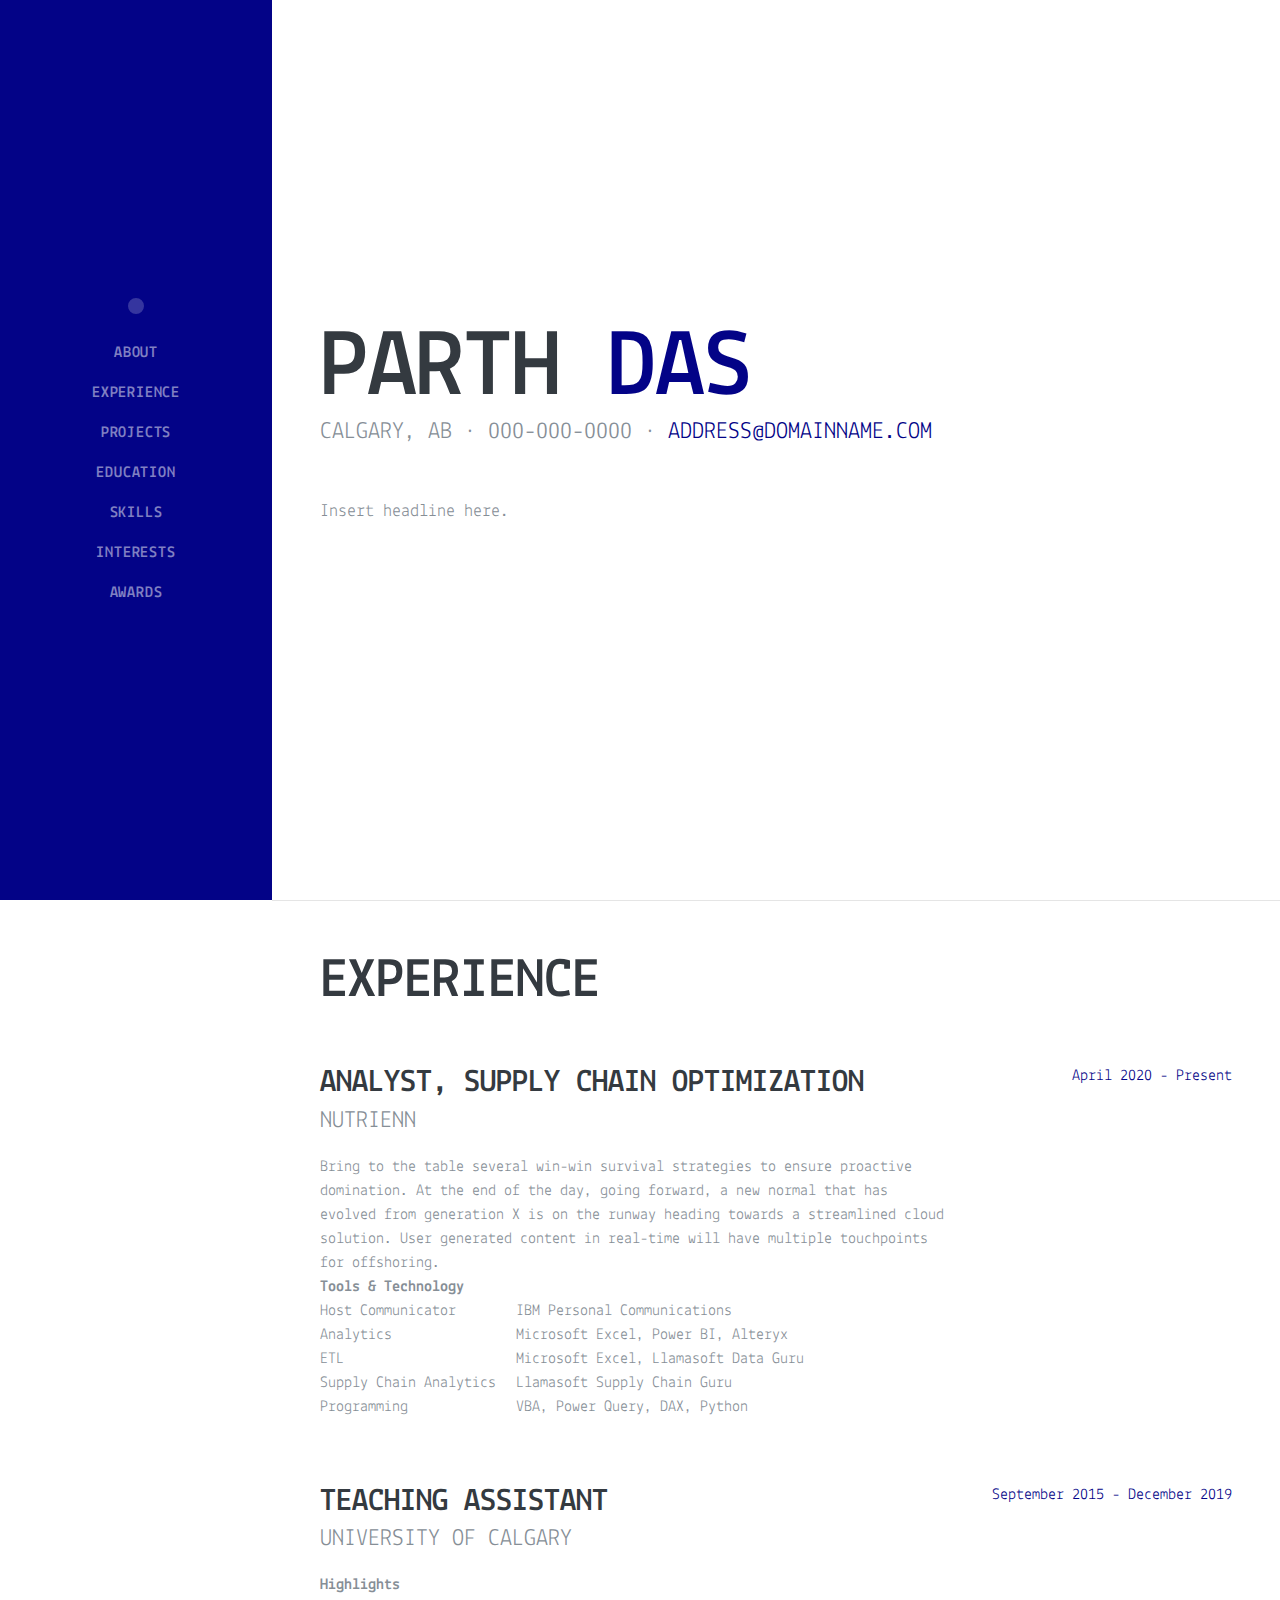
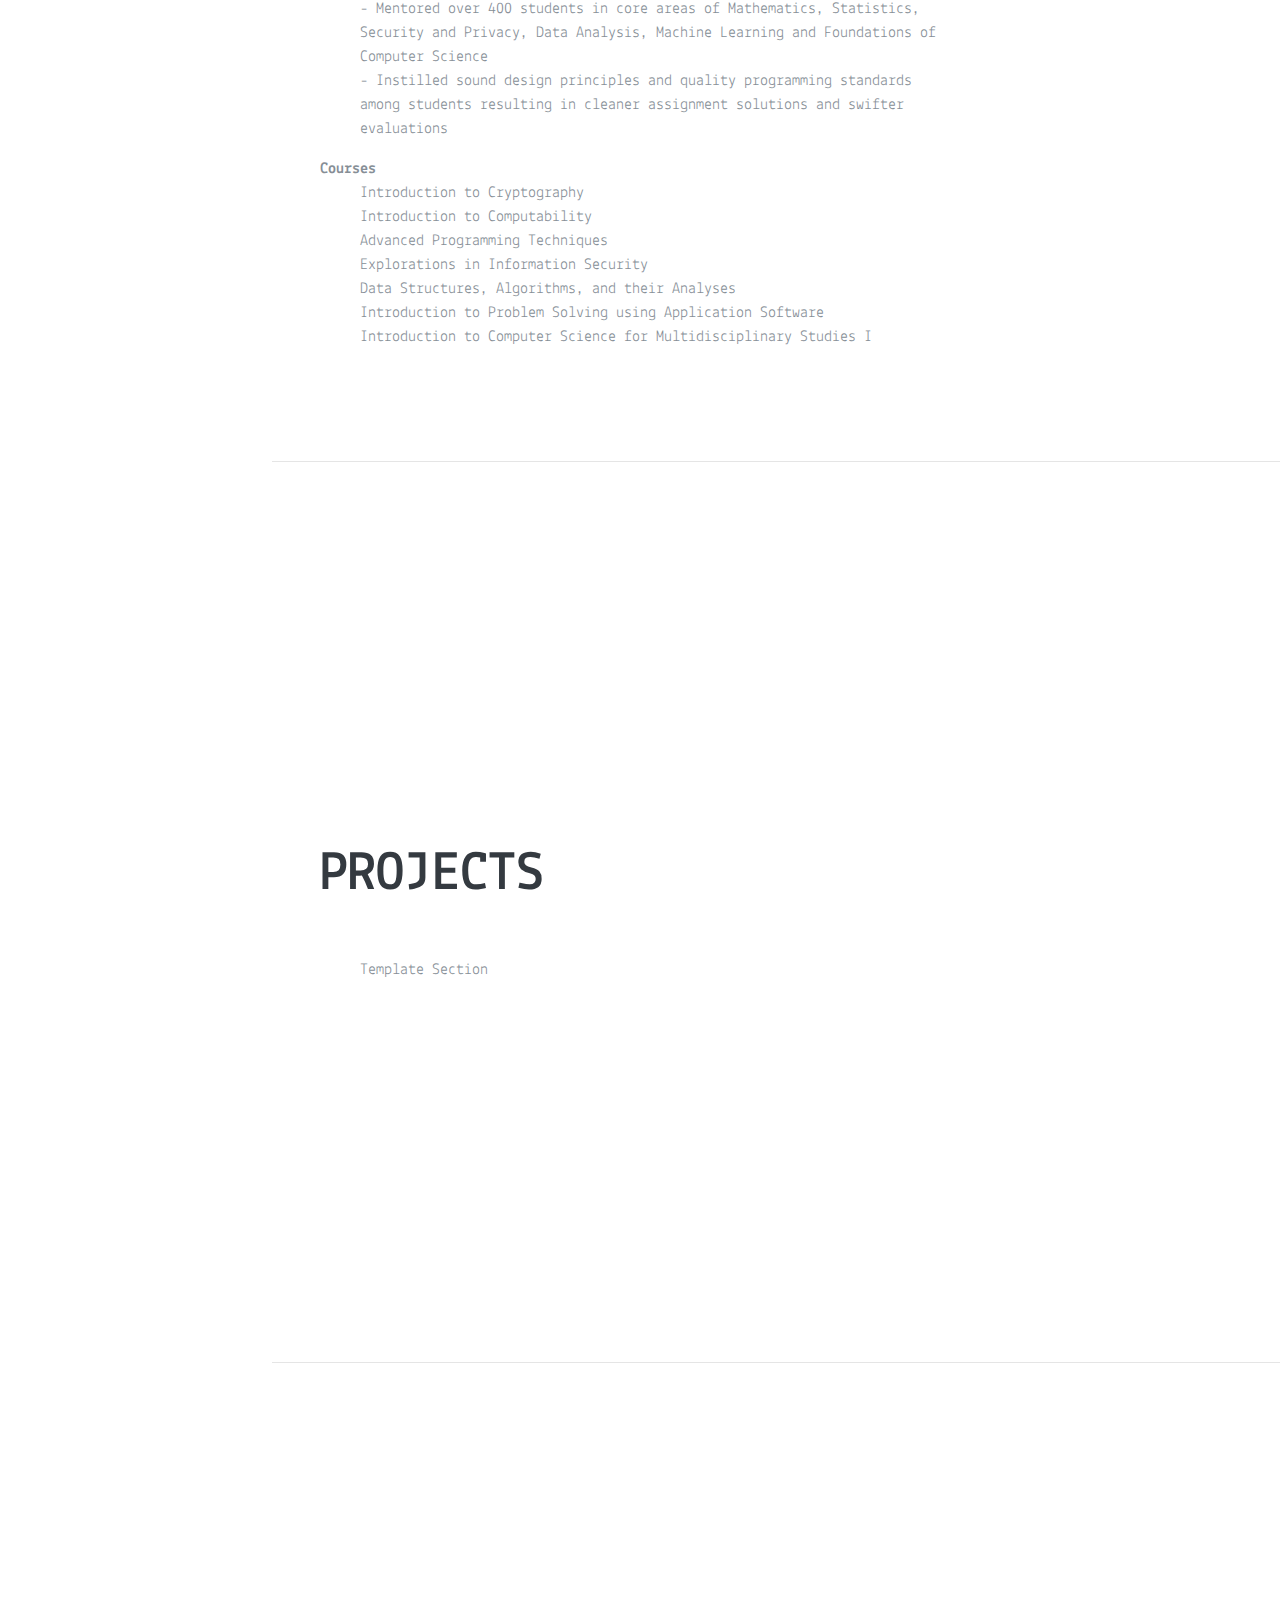
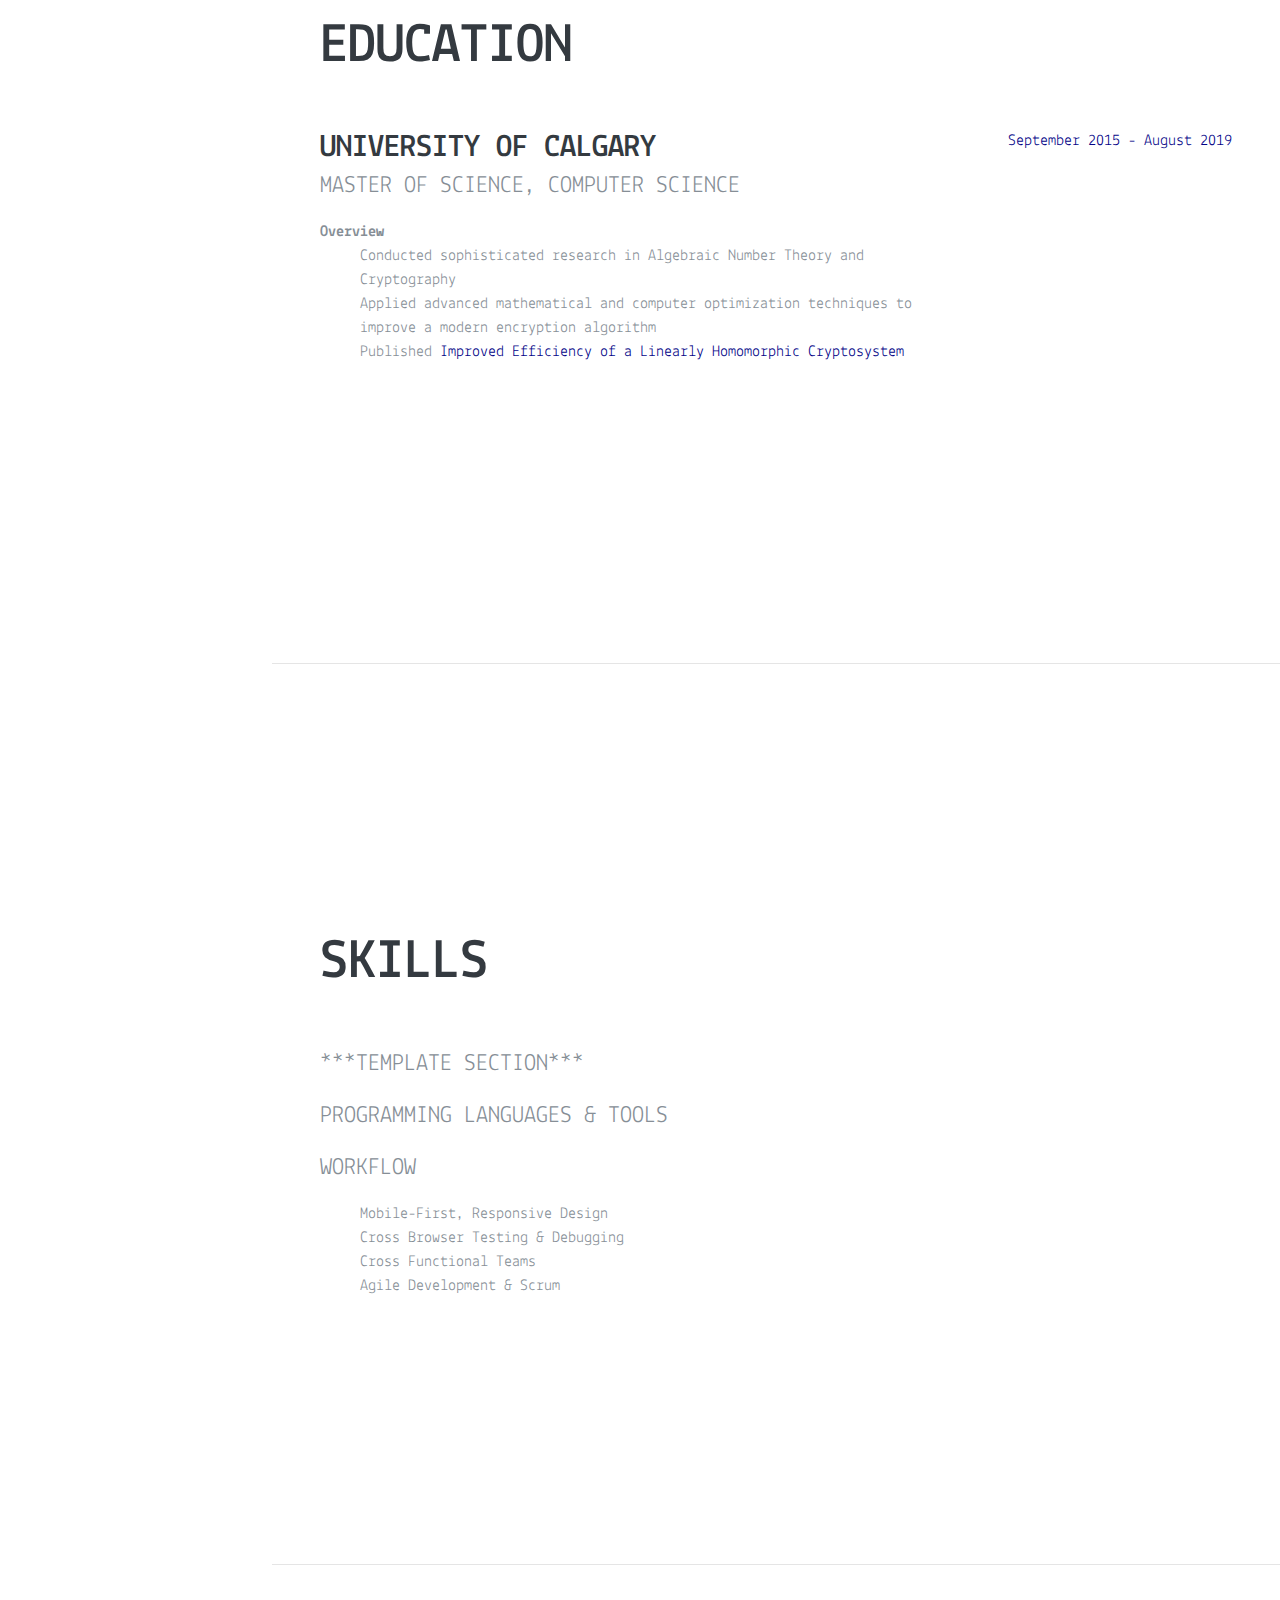
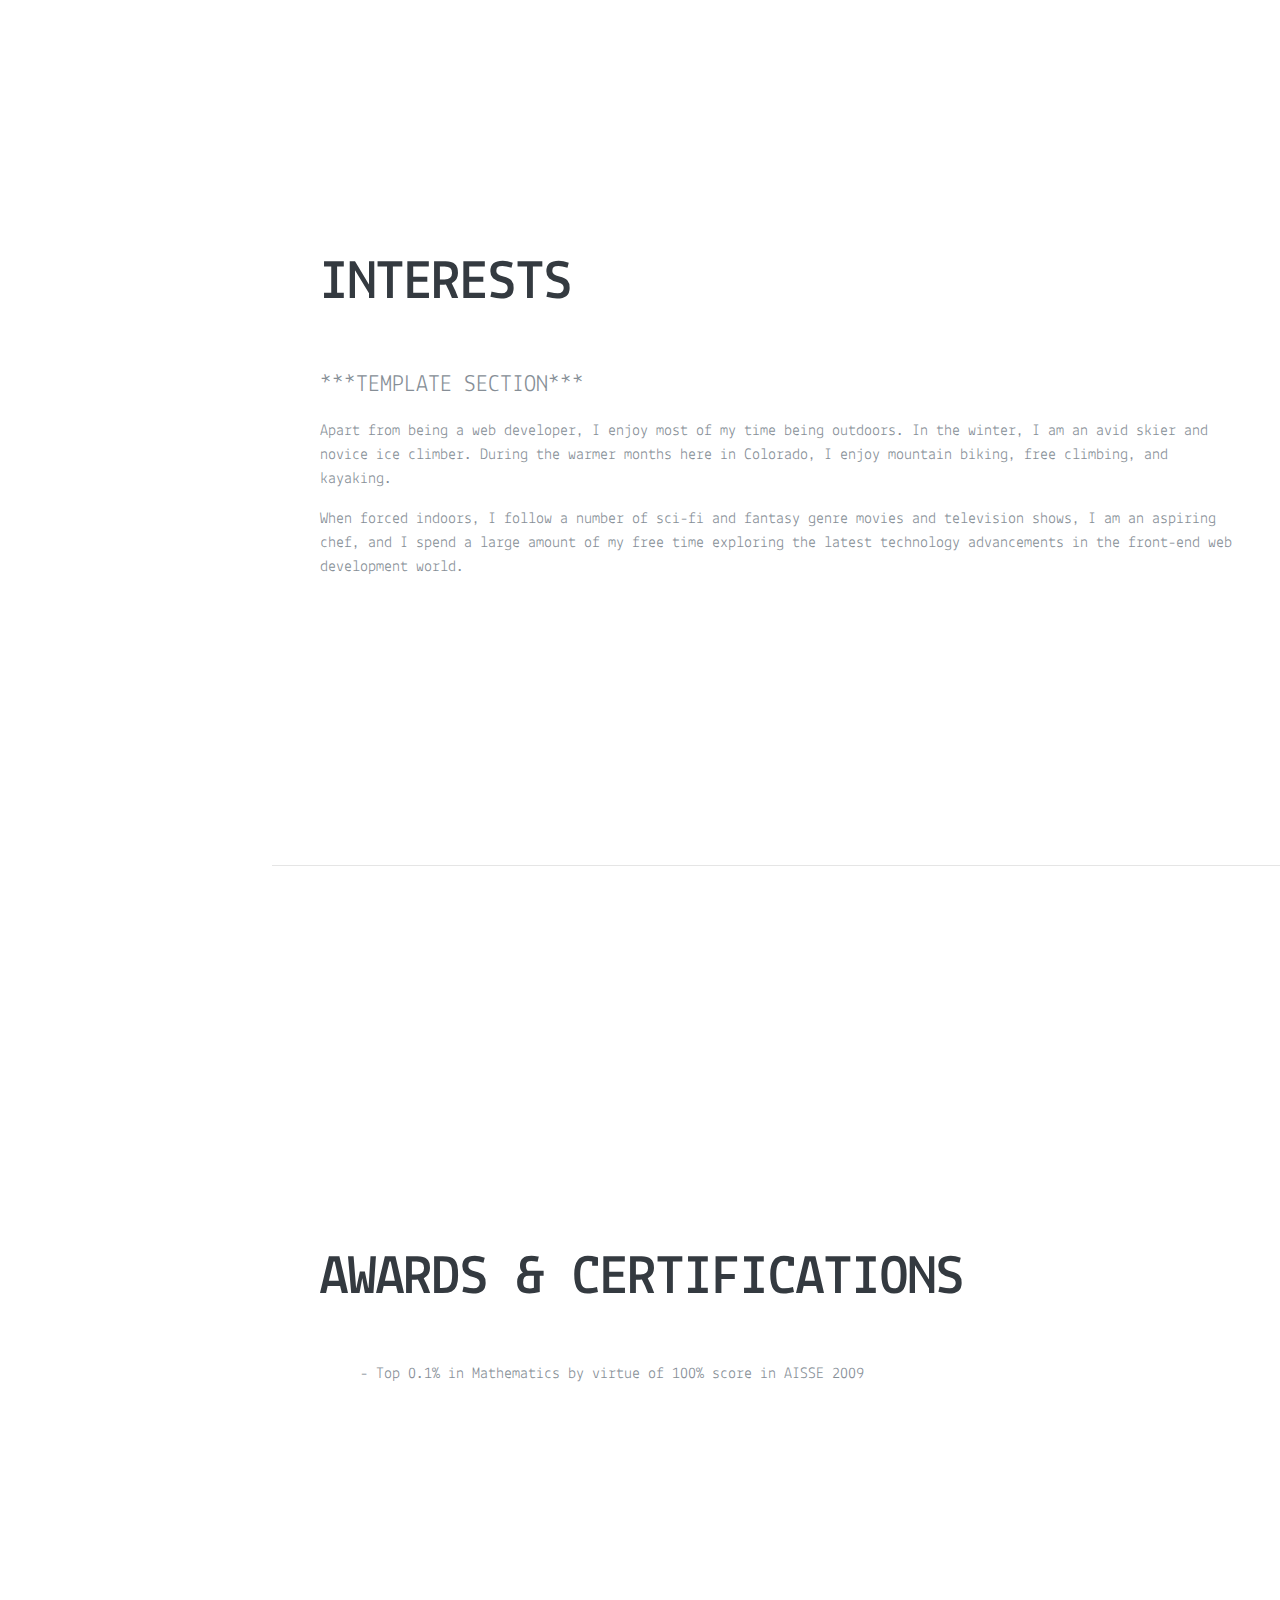
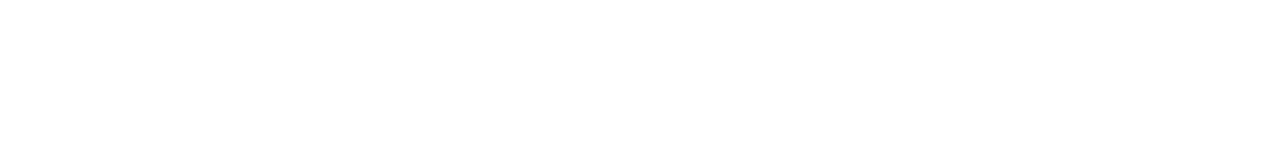
==== commit 816e2768: "Updates" ====
--- a/index.html
+++ b/index.html
@@ -1,4 +1,4 @@
-<!DOCTYPE html><html lang="en"><head><meta charSet="utf-8"/><meta http-equiv="x-ua-compatible" content="ie=edge"/><meta name="viewport" content="width=device-width, initial-scale=1, shrink-to-fit=no"/><style data-href="/daspeks.github.io/resume/styles.5cbddfefc2a24d9a6cfa.css" id="gatsby-global-css">@import url(https://fonts.googleapis.com/css?family=Lekton:400,400i,500,700,800,800i);
+<!DOCTYPE html><html lang="en"><head><meta charSet="utf-8"/><meta http-equiv="x-ua-compatible" content="ie=edge"/><meta name="viewport" content="width=device-width, initial-scale=1, shrink-to-fit=no"/><style data-href="/./resume/styles.cb93d52a8c168f95a318.css" id="gatsby-global-css">@import url(https://fonts.googleapis.com/css?family=Lekton:400,400i,500,700,800,800i);
 /*!
  * Bootstrap v4.3.1 (https://getbootstrap.com/)
  * Copyright 2011-2019 The Bootstrap Authors
@@ -9,4 +9,4 @@
 /*!
  * Font Awesome Free 5.9.0 by @fontawesome - https://fontawesome.com
  * License - https://fontawesome.com/license/free (Icons: CC BY 4.0, Fonts: SIL OFL 1.1, Code: MIT License)
- */.fa,.fab,.fal,.far,.fas{-moz-osx-font-smoothing:grayscale;-webkit-font-smoothing:antialiased;display:inline-block;font-style:normal;font-variant:normal;text-rendering:auto;line-height:1}.fa-lg{font-size:1.33333em;line-height:.75em;vertical-align:-.0667em}.fa-xs{font-size:.75em}.fa-sm{font-size:.875em}.fa-1x{font-size:1em}.fa-2x{font-size:2em}.fa-3x{font-size:3em}.fa-4x{font-size:4em}.fa-5x{font-size:5em}.fa-6x{font-size:6em}.fa-7x{font-size:7em}.fa-8x{font-size:8em}.fa-9x{font-size:9em}.fa-10x{font-size:10em}.fa-fw{text-align:center;width:1.25em}.fa-ul{list-style-type:none;margin-left:2.5em;padding-left:0}.fa-ul>li{position:relative}.fa-li{left:-2em;position:absolute;text-align:center;width:2em;line-height:inherit}.fa-border{border:.08em solid #eee;border-radius:.1em;padding:.2em .25em .15em}.fa-pull-left{float:left}.fa-pull-right{float:right}.fa.fa-pull-left,.fab.fa-pull-left,.fal.fa-pull-left,.far.fa-pull-left,.fas.fa-pull-left{margin-right:.3em}.fa.fa-pull-right,.fab.fa-pull-right,.fal.fa-pull-right,.far.fa-pull-right,.fas.fa-pull-right{margin-left:.3em}.fa-spin{animation:fa-spin 2s linear infinite}.fa-pulse{animation:fa-spin 1s steps(8) infinite}@keyframes fa-spin{0%{transform:rotate(0deg)}to{transform:rotate(1turn)}}.fa-rotate-90{-ms-filter:"progid:DXImageTransform.Microsoft.BasicImage(rotation=1)";transform:rotate(90deg)}.fa-rotate-180{-ms-filter:"progid:DXImageTransform.Microsoft.BasicImage(rotation=2)";transform:rotate(180deg)}.fa-rotate-270{-ms-filter:"progid:DXImageTransform.Microsoft.BasicImage(rotation=3)";transform:rotate(270deg)}.fa-flip-horizontal{-ms-filter:"progid:DXImageTransform.Microsoft.BasicImage(rotation=0, mirror=1)";transform:scaleX(-1)}.fa-flip-vertical{transform:scaleY(-1)}.fa-flip-both,.fa-flip-horizontal.fa-flip-vertical,.fa-flip-vertical{-ms-filter:"progid:DXImageTransform.Microsoft.BasicImage(rotation=2, mirror=1)"}.fa-flip-both,.fa-flip-horizontal.fa-flip-vertical{transform:scale(-1)}:root .fa-flip-both,:root .fa-flip-horizontal,:root .fa-flip-vertical,:root .fa-rotate-90,:root .fa-rotate-180,:root .fa-rotate-270{filter:none}.fa-stack{display:inline-block;height:2em;line-height:2em;position:relative;vertical-align:middle;width:2.5em}.fa-stack-1x,.fa-stack-2x{left:0;position:absolute;text-align:center;width:100%}.fa-stack-1x{line-height:inherit}.fa-stack-2x{font-size:2em}.fa-inverse{color:#fff}.fa-500px:before{content:"\F26E"}.fa-accessible-icon:before{content:"\F368"}.fa-accusoft:before{content:"\F369"}.fa-acquisitions-incorporated:before{content:"\F6AF"}.fa-ad:before{content:"\F641"}.fa-address-book:before{content:"\F2B9"}.fa-address-card:before{content:"\F2BB"}.fa-adjust:before{content:"\F042"}.fa-adn:before{content:"\F170"}.fa-adobe:before{content:"\F778"}.fa-adversal:before{content:"\F36A"}.fa-affiliatetheme:before{content:"\F36B"}.fa-air-freshener:before{content:"\F5D0"}.fa-airbnb:before{content:"\F834"}.fa-algolia:before{content:"\F36C"}.fa-align-center:before{content:"\F037"}.fa-align-justify:before{content:"\F039"}.fa-align-left:before{content:"\F036"}.fa-align-right:before{content:"\F038"}.fa-alipay:before{content:"\F642"}.fa-allergies:before{content:"\F461"}.fa-amazon:before{content:"\F270"}.fa-amazon-pay:before{content:"\F42C"}.fa-ambulance:before{content:"\F0F9"}.fa-american-sign-language-interpreting:before{content:"\F2A3"}.fa-amilia:before{content:"\F36D"}.fa-anchor:before{content:"\F13D"}.fa-android:before{content:"\F17B"}.fa-angellist:before{content:"\F209"}.fa-angle-double-down:before{content:"\F103"}.fa-angle-double-left:before{content:"\F100"}.fa-angle-double-right:before{content:"\F101"}.fa-angle-double-up:before{content:"\F102"}.fa-angle-down:before{content:"\F107"}.fa-angle-left:before{content:"\F104"}.fa-angle-right:before{content:"\F105"}.fa-angle-up:before{content:"\F106"}.fa-angry:before{content:"\F556"}.fa-angrycreative:before{content:"\F36E"}.fa-angular:before{content:"\F420"}.fa-ankh:before{content:"\F644"}.fa-app-store:before{content:"\F36F"}.fa-app-store-ios:before{content:"\F370"}.fa-apper:before{content:"\F371"}.fa-apple:before{content:"\F179"}.fa-apple-alt:before{content:"\F5D1"}.fa-apple-pay:before{content:"\F415"}.fa-archive:before{content:"\F187"}.fa-archway:before{content:"\F557"}.fa-arrow-alt-circle-down:before{content:"\F358"}.fa-arrow-alt-circle-left:before{content:"\F359"}.fa-arrow-alt-circle-right:before{content:"\F35A"}.fa-arrow-alt-circle-up:before{content:"\F35B"}.fa-arrow-circle-down:before{content:"\F0AB"}.fa-arrow-circle-left:before{content:"\F0A8"}.fa-arrow-circle-right:before{content:"\F0A9"}.fa-arrow-circle-up:before{content:"\F0AA"}.fa-arrow-down:before{content:"\F063"}.fa-arrow-left:before{content:"\F060"}.fa-arrow-right:before{content:"\F061"}.fa-arrow-up:before{content:"\F062"}.fa-arrows-alt:before{content:"\F0B2"}.fa-arrows-alt-h:before{content:"\F337"}.fa-arrows-alt-v:before{content:"\F338"}.fa-artstation:before{content:"\F77A"}.fa-assistive-listening-systems:before{content:"\F2A2"}.fa-asterisk:before{content:"\F069"}.fa-asymmetrik:before{content:"\F372"}.fa-at:before{content:"\F1FA"}.fa-atlas:before{content:"\F558"}.fa-atlassian:before{content:"\F77B"}.fa-atom:before{content:"\F5D2"}.fa-audible:before{content:"\F373"}.fa-audio-description:before{content:"\F29E"}.fa-autoprefixer:before{content:"\F41C"}.fa-avianex:before{content:"\F374"}.fa-aviato:before{content:"\F421"}.fa-award:before{content:"\F559"}.fa-aws:before{content:"\F375"}.fa-baby:before{content:"\F77C"}.fa-baby-carriage:before{content:"\F77D"}.fa-backspace:before{content:"\F55A"}.fa-backward:before{content:"\F04A"}.fa-bacon:before{content:"\F7E5"}.fa-balance-scale:before{content:"\F24E"}.fa-balance-scale-left:before{content:"\F515"}.fa-balance-scale-right:before{content:"\F516"}.fa-ban:before{content:"\F05E"}.fa-band-aid:before{content:"\F462"}.fa-bandcamp:before{content:"\F2D5"}.fa-barcode:before{content:"\F02A"}.fa-bars:before{content:"\F0C9"}.fa-baseball-ball:before{content:"\F433"}.fa-basketball-ball:before{content:"\F434"}.fa-bath:before{content:"\F2CD"}.fa-battery-empty:before{content:"\F244"}.fa-battery-full:before{content:"\F240"}.fa-battery-half:before{content:"\F242"}.fa-battery-quarter:before{content:"\F243"}.fa-battery-three-quarters:before{content:"\F241"}.fa-battle-net:before{content:"\F835"}.fa-bed:before{content:"\F236"}.fa-beer:before{content:"\F0FC"}.fa-behance:before{content:"\F1B4"}.fa-behance-square:before{content:"\F1B5"}.fa-bell:before{content:"\F0F3"}.fa-bell-slash:before{content:"\F1F6"}.fa-bezier-curve:before{content:"\F55B"}.fa-bible:before{content:"\F647"}.fa-bicycle:before{content:"\F206"}.fa-biking:before{content:"\F84A"}.fa-bimobject:before{content:"\F378"}.fa-binoculars:before{content:"\F1E5"}.fa-biohazard:before{content:"\F780"}.fa-birthday-cake:before{content:"\F1FD"}.fa-bitbucket:before{content:"\F171"}.fa-bitcoin:before{content:"\F379"}.fa-bity:before{content:"\F37A"}.fa-black-tie:before{content:"\F27E"}.fa-blackberry:before{content:"\F37B"}.fa-blender:before{content:"\F517"}.fa-blender-phone:before{content:"\F6B6"}.fa-blind:before{content:"\F29D"}.fa-blog:before{content:"\F781"}.fa-blogger:before{content:"\F37C"}.fa-blogger-b:before{content:"\F37D"}.fa-bluetooth:before{content:"\F293"}.fa-bluetooth-b:before{content:"\F294"}.fa-bold:before{content:"\F032"}.fa-bolt:before{content:"\F0E7"}.fa-bomb:before{content:"\F1E2"}.fa-bone:before{content:"\F5D7"}.fa-bong:before{content:"\F55C"}.fa-book:before{content:"\F02D"}.fa-book-dead:before{content:"\F6B7"}.fa-book-medical:before{content:"\F7E6"}.fa-book-open:before{content:"\F518"}.fa-book-reader:before{content:"\F5DA"}.fa-bookmark:before{content:"\F02E"}.fa-bootstrap:before{content:"\F836"}.fa-border-all:before{content:"\F84C"}.fa-border-none:before{content:"\F850"}.fa-border-style:before{content:"\F853"}.fa-bowling-ball:before{content:"\F436"}.fa-box:before{content:"\F466"}.fa-box-open:before{content:"\F49E"}.fa-boxes:before{content:"\F468"}.fa-braille:before{content:"\F2A1"}.fa-brain:before{content:"\F5DC"}.fa-bread-slice:before{content:"\F7EC"}.fa-briefcase:before{content:"\F0B1"}.fa-briefcase-medical:before{content:"\F469"}.fa-broadcast-tower:before{content:"\F519"}.fa-broom:before{content:"\F51A"}.fa-brush:before{content:"\F55D"}.fa-btc:before{content:"\F15A"}.fa-buffer:before{content:"\F837"}.fa-bug:before{content:"\F188"}.fa-building:before{content:"\F1AD"}.fa-bullhorn:before{content:"\F0A1"}.fa-bullseye:before{content:"\F140"}.fa-burn:before{content:"\F46A"}.fa-buromobelexperte:before{content:"\F37F"}.fa-bus:before{content:"\F207"}.fa-bus-alt:before{content:"\F55E"}.fa-business-time:before{content:"\F64A"}.fa-buysellads:before{content:"\F20D"}.fa-calculator:before{content:"\F1EC"}.fa-calendar:before{content:"\F133"}.fa-calendar-alt:before{content:"\F073"}.fa-calendar-check:before{content:"\F274"}.fa-calendar-day:before{content:"\F783"}.fa-calendar-minus:before{content:"\F272"}.fa-calendar-plus:before{content:"\F271"}.fa-calendar-times:before{content:"\F273"}.fa-calendar-week:before{content:"\F784"}.fa-camera:before{content:"\F030"}.fa-camera-retro:before{content:"\F083"}.fa-campground:before{content:"\F6BB"}.fa-canadian-maple-leaf:before{content:"\F785"}.fa-candy-cane:before{content:"\F786"}.fa-cannabis:before{content:"\F55F"}.fa-capsules:before{content:"\F46B"}.fa-car:before{content:"\F1B9"}.fa-car-alt:before{content:"\F5DE"}.fa-car-battery:before{content:"\F5DF"}.fa-car-crash:before{content:"\F5E1"}.fa-car-side:before{content:"\F5E4"}.fa-caret-down:before{content:"\F0D7"}.fa-caret-left:before{content:"\F0D9"}.fa-caret-right:before{content:"\F0DA"}.fa-caret-square-down:before{content:"\F150"}.fa-caret-square-left:before{content:"\F191"}.fa-caret-square-right:before{content:"\F152"}.fa-caret-square-up:before{content:"\F151"}.fa-caret-up:before{content:"\F0D8"}.fa-carrot:before{content:"\F787"}.fa-cart-arrow-down:before{content:"\F218"}.fa-cart-plus:before{content:"\F217"}.fa-cash-register:before{content:"\F788"}.fa-cat:before{content:"\F6BE"}.fa-cc-amazon-pay:before{content:"\F42D"}.fa-cc-amex:before{content:"\F1F3"}.fa-cc-apple-pay:before{content:"\F416"}.fa-cc-diners-club:before{content:"\F24C"}.fa-cc-discover:before{content:"\F1F2"}.fa-cc-jcb:before{content:"\F24B"}.fa-cc-mastercard:before{content:"\F1F1"}.fa-cc-paypal:before{content:"\F1F4"}.fa-cc-stripe:before{content:"\F1F5"}.fa-cc-visa:before{content:"\F1F0"}.fa-centercode:before{content:"\F380"}.fa-centos:before{content:"\F789"}.fa-certificate:before{content:"\F0A3"}.fa-chair:before{content:"\F6C0"}.fa-chalkboard:before{content:"\F51B"}.fa-chalkboard-teacher:before{content:"\F51C"}.fa-charging-station:before{content:"\F5E7"}.fa-chart-area:before{content:"\F1FE"}.fa-chart-bar:before{content:"\F080"}.fa-chart-line:before{content:"\F201"}.fa-chart-pie:before{content:"\F200"}.fa-check:before{content:"\F00C"}.fa-check-circle:before{content:"\F058"}.fa-check-double:before{content:"\F560"}.fa-check-square:before{content:"\F14A"}.fa-cheese:before{content:"\F7EF"}.fa-chess:before{content:"\F439"}.fa-chess-bishop:before{content:"\F43A"}.fa-chess-board:before{content:"\F43C"}.fa-chess-king:before{content:"\F43F"}.fa-chess-knight:before{content:"\F441"}.fa-chess-pawn:before{content:"\F443"}.fa-chess-queen:before{content:"\F445"}.fa-chess-rook:before{content:"\F447"}.fa-chevron-circle-down:before{content:"\F13A"}.fa-chevron-circle-left:before{content:"\F137"}.fa-chevron-circle-right:before{content:"\F138"}.fa-chevron-circle-up:before{content:"\F139"}.fa-chevron-down:before{content:"\F078"}.fa-chevron-left:before{content:"\F053"}.fa-chevron-right:before{content:"\F054"}.fa-chevron-up:before{content:"\F077"}.fa-child:before{content:"\F1AE"}.fa-chrome:before{content:"\F268"}.fa-chromecast:before{content:"\F838"}.fa-church:before{content:"\F51D"}.fa-circle:before{content:"\F111"}.fa-circle-notch:before{content:"\F1CE"}.fa-city:before{content:"\F64F"}.fa-clinic-medical:before{content:"\F7F2"}.fa-clipboard:before{content:"\F328"}.fa-clipboard-check:before{content:"\F46C"}.fa-clipboard-list:before{content:"\F46D"}.fa-clock:before{content:"\F017"}.fa-clone:before{content:"\F24D"}.fa-closed-captioning:before{content:"\F20A"}.fa-cloud:before{content:"\F0C2"}.fa-cloud-download-alt:before{content:"\F381"}.fa-cloud-meatball:before{content:"\F73B"}.fa-cloud-moon:before{content:"\F6C3"}.fa-cloud-moon-rain:before{content:"\F73C"}.fa-cloud-rain:before{content:"\F73D"}.fa-cloud-showers-heavy:before{content:"\F740"}.fa-cloud-sun:before{content:"\F6C4"}.fa-cloud-sun-rain:before{content:"\F743"}.fa-cloud-upload-alt:before{content:"\F382"}.fa-cloudscale:before{content:"\F383"}.fa-cloudsmith:before{content:"\F384"}.fa-cloudversify:before{content:"\F385"}.fa-cocktail:before{content:"\F561"}.fa-code:before{content:"\F121"}.fa-code-branch:before{content:"\F126"}.fa-codepen:before{content:"\F1CB"}.fa-codiepie:before{content:"\F284"}.fa-coffee:before{content:"\F0F4"}.fa-cog:before{content:"\F013"}.fa-cogs:before{content:"\F085"}.fa-coins:before{content:"\F51E"}.fa-columns:before{content:"\F0DB"}.fa-comment:before{content:"\F075"}.fa-comment-alt:before{content:"\F27A"}.fa-comment-dollar:before{content:"\F651"}.fa-comment-dots:before{content:"\F4AD"}.fa-comment-medical:before{content:"\F7F5"}.fa-comment-slash:before{content:"\F4B3"}.fa-comments:before{content:"\F086"}.fa-comments-dollar:before{content:"\F653"}.fa-compact-disc:before{content:"\F51F"}.fa-compass:before{content:"\F14E"}.fa-compress:before{content:"\F066"}.fa-compress-arrows-alt:before{content:"\F78C"}.fa-concierge-bell:before{content:"\F562"}.fa-confluence:before{content:"\F78D"}.fa-connectdevelop:before{content:"\F20E"}.fa-contao:before{content:"\F26D"}.fa-cookie:before{content:"\F563"}.fa-cookie-bite:before{content:"\F564"}.fa-copy:before{content:"\F0C5"}.fa-copyright:before{content:"\F1F9"}.fa-couch:before{content:"\F4B8"}.fa-cpanel:before{content:"\F388"}.fa-creative-commons:before{content:"\F25E"}.fa-creative-commons-by:before{content:"\F4E7"}.fa-creative-commons-nc:before{content:"\F4E8"}.fa-creative-commons-nc-eu:before{content:"\F4E9"}.fa-creative-commons-nc-jp:before{content:"\F4EA"}.fa-creative-commons-nd:before{content:"\F4EB"}.fa-creative-commons-pd:before{content:"\F4EC"}.fa-creative-commons-pd-alt:before{content:"\F4ED"}.fa-creative-commons-remix:before{content:"\F4EE"}.fa-creative-commons-sa:before{content:"\F4EF"}.fa-creative-commons-sampling:before{content:"\F4F0"}.fa-creative-commons-sampling-plus:before{content:"\F4F1"}.fa-creative-commons-share:before{content:"\F4F2"}.fa-creative-commons-zero:before{content:"\F4F3"}.fa-credit-card:before{content:"\F09D"}.fa-critical-role:before{content:"\F6C9"}.fa-crop:before{content:"\F125"}.fa-crop-alt:before{content:"\F565"}.fa-cross:before{content:"\F654"}.fa-crosshairs:before{content:"\F05B"}.fa-crow:before{content:"\F520"}.fa-crown:before{content:"\F521"}.fa-crutch:before{content:"\F7F7"}.fa-css3:before{content:"\F13C"}.fa-css3-alt:before{content:"\F38B"}.fa-cube:before{content:"\F1B2"}.fa-cubes:before{content:"\F1B3"}.fa-cut:before{content:"\F0C4"}.fa-cuttlefish:before{content:"\F38C"}.fa-d-and-d:before{content:"\F38D"}.fa-d-and-d-beyond:before{content:"\F6CA"}.fa-dashcube:before{content:"\F210"}.fa-database:before{content:"\F1C0"}.fa-deaf:before{content:"\F2A4"}.fa-delicious:before{content:"\F1A5"}.fa-democrat:before{content:"\F747"}.fa-deploydog:before{content:"\F38E"}.fa-deskpro:before{content:"\F38F"}.fa-desktop:before{content:"\F108"}.fa-dev:before{content:"\F6CC"}.fa-deviantart:before{content:"\F1BD"}.fa-dharmachakra:before{content:"\F655"}.fa-dhl:before{content:"\F790"}.fa-diagnoses:before{content:"\F470"}.fa-diaspora:before{content:"\F791"}.fa-dice:before{content:"\F522"}.fa-dice-d20:before{content:"\F6CF"}.fa-dice-d6:before{content:"\F6D1"}.fa-dice-five:before{content:"\F523"}.fa-dice-four:before{content:"\F524"}.fa-dice-one:before{content:"\F525"}.fa-dice-six:before{content:"\F526"}.fa-dice-three:before{content:"\F527"}.fa-dice-two:before{content:"\F528"}.fa-digg:before{content:"\F1A6"}.fa-digital-ocean:before{content:"\F391"}.fa-digital-tachograph:before{content:"\F566"}.fa-directions:before{content:"\F5EB"}.fa-discord:before{content:"\F392"}.fa-discourse:before{content:"\F393"}.fa-divide:before{content:"\F529"}.fa-dizzy:before{content:"\F567"}.fa-dna:before{content:"\F471"}.fa-dochub:before{content:"\F394"}.fa-docker:before{content:"\F395"}.fa-dog:before{content:"\F6D3"}.fa-dollar-sign:before{content:"\F155"}.fa-dolly:before{content:"\F472"}.fa-dolly-flatbed:before{content:"\F474"}.fa-donate:before{content:"\F4B9"}.fa-door-closed:before{content:"\F52A"}.fa-door-open:before{content:"\F52B"}.fa-dot-circle:before{content:"\F192"}.fa-dove:before{content:"\F4BA"}.fa-download:before{content:"\F019"}.fa-draft2digital:before{content:"\F396"}.fa-drafting-compass:before{content:"\F568"}.fa-dragon:before{content:"\F6D5"}.fa-draw-polygon:before{content:"\F5EE"}.fa-dribbble:before{content:"\F17D"}.fa-dribbble-square:before{content:"\F397"}.fa-dropbox:before{content:"\F16B"}.fa-drum:before{content:"\F569"}.fa-drum-steelpan:before{content:"\F56A"}.fa-drumstick-bite:before{content:"\F6D7"}.fa-drupal:before{content:"\F1A9"}.fa-dumbbell:before{content:"\F44B"}.fa-dumpster:before{content:"\F793"}.fa-dumpster-fire:before{content:"\F794"}.fa-dungeon:before{content:"\F6D9"}.fa-dyalog:before{content:"\F399"}.fa-earlybirds:before{content:"\F39A"}.fa-ebay:before{content:"\F4F4"}.fa-edge:before{content:"\F282"}.fa-edit:before{content:"\F044"}.fa-egg:before{content:"\F7FB"}.fa-eject:before{content:"\F052"}.fa-elementor:before{content:"\F430"}.fa-ellipsis-h:before{content:"\F141"}.fa-ellipsis-v:before{content:"\F142"}.fa-ello:before{content:"\F5F1"}.fa-ember:before{content:"\F423"}.fa-empire:before{content:"\F1D1"}.fa-envelope:before{content:"\F0E0"}.fa-envelope-open:before{content:"\F2B6"}.fa-envelope-open-text:before{content:"\F658"}.fa-envelope-square:before{content:"\F199"}.fa-envira:before{content:"\F299"}.fa-equals:before{content:"\F52C"}.fa-eraser:before{content:"\F12D"}.fa-erlang:before{content:"\F39D"}.fa-ethereum:before{content:"\F42E"}.fa-ethernet:before{content:"\F796"}.fa-etsy:before{content:"\F2D7"}.fa-euro-sign:before{content:"\F153"}.fa-evernote:before{content:"\F839"}.fa-exchange-alt:before{content:"\F362"}.fa-exclamation:before{content:"\F12A"}.fa-exclamation-circle:before{content:"\F06A"}.fa-exclamation-triangle:before{content:"\F071"}.fa-expand:before{content:"\F065"}.fa-expand-arrows-alt:before{content:"\F31E"}.fa-expeditedssl:before{content:"\F23E"}.fa-external-link-alt:before{content:"\F35D"}.fa-external-link-square-alt:before{content:"\F360"}.fa-eye:before{content:"\F06E"}.fa-eye-dropper:before{content:"\F1FB"}.fa-eye-slash:before{content:"\F070"}.fa-facebook:before{content:"\F09A"}.fa-facebook-f:before{content:"\F39E"}.fa-facebook-messenger:before{content:"\F39F"}.fa-facebook-square:before{content:"\F082"}.fa-fan:before{content:"\F863"}.fa-fantasy-flight-games:before{content:"\F6DC"}.fa-fast-backward:before{content:"\F049"}.fa-fast-forward:before{content:"\F050"}.fa-fax:before{content:"\F1AC"}.fa-feather:before{content:"\F52D"}.fa-feather-alt:before{content:"\F56B"}.fa-fedex:before{content:"\F797"}.fa-fedora:before{content:"\F798"}.fa-female:before{content:"\F182"}.fa-fighter-jet:before{content:"\F0FB"}.fa-figma:before{content:"\F799"}.fa-file:before{content:"\F15B"}.fa-file-alt:before{content:"\F15C"}.fa-file-archive:before{content:"\F1C6"}.fa-file-audio:before{content:"\F1C7"}.fa-file-code:before{content:"\F1C9"}.fa-file-contract:before{content:"\F56C"}.fa-file-csv:before{content:"\F6DD"}.fa-file-download:before{content:"\F56D"}.fa-file-excel:before{content:"\F1C3"}.fa-file-export:before{content:"\F56E"}.fa-file-image:before{content:"\F1C5"}.fa-file-import:before{content:"\F56F"}.fa-file-invoice:before{content:"\F570"}.fa-file-invoice-dollar:before{content:"\F571"}.fa-file-medical:before{content:"\F477"}.fa-file-medical-alt:before{content:"\F478"}.fa-file-pdf:before{content:"\F1C1"}.fa-file-powerpoint:before{content:"\F1C4"}.fa-file-prescription:before{content:"\F572"}.fa-file-signature:before{content:"\F573"}.fa-file-upload:before{content:"\F574"}.fa-file-video:before{content:"\F1C8"}.fa-file-word:before{content:"\F1C2"}.fa-fill:before{content:"\F575"}.fa-fill-drip:before{content:"\F576"}.fa-film:before{content:"\F008"}.fa-filter:before{content:"\F0B0"}.fa-fingerprint:before{content:"\F577"}.fa-fire:before{content:"\F06D"}.fa-fire-alt:before{content:"\F7E4"}.fa-fire-extinguisher:before{content:"\F134"}.fa-firefox:before{content:"\F269"}.fa-first-aid:before{content:"\F479"}.fa-first-order:before{content:"\F2B0"}.fa-first-order-alt:before{content:"\F50A"}.fa-firstdraft:before{content:"\F3A1"}.fa-fish:before{content:"\F578"}.fa-fist-raised:before{content:"\F6DE"}.fa-flag:before{content:"\F024"}.fa-flag-checkered:before{content:"\F11E"}.fa-flag-usa:before{content:"\F74D"}.fa-flask:before{content:"\F0C3"}.fa-flickr:before{content:"\F16E"}.fa-flipboard:before{content:"\F44D"}.fa-flushed:before{content:"\F579"}.fa-fly:before{content:"\F417"}.fa-folder:before{content:"\F07B"}.fa-folder-minus:before{content:"\F65D"}.fa-folder-open:before{content:"\F07C"}.fa-folder-plus:before{content:"\F65E"}.fa-font:before{content:"\F031"}.fa-font-awesome:before{content:"\F2B4"}.fa-font-awesome-alt:before{content:"\F35C"}.fa-font-awesome-flag:before{content:"\F425"}.fa-font-awesome-logo-full:before{content:"\F4E6"}.fa-fonticons:before{content:"\F280"}.fa-fonticons-fi:before{content:"\F3A2"}.fa-football-ball:before{content:"\F44E"}.fa-fort-awesome:before{content:"\F286"}.fa-fort-awesome-alt:before{content:"\F3A3"}.fa-forumbee:before{content:"\F211"}.fa-forward:before{content:"\F04E"}.fa-foursquare:before{content:"\F180"}.fa-free-code-camp:before{content:"\F2C5"}.fa-freebsd:before{content:"\F3A4"}.fa-frog:before{content:"\F52E"}.fa-frown:before{content:"\F119"}.fa-frown-open:before{content:"\F57A"}.fa-fulcrum:before{content:"\F50B"}.fa-funnel-dollar:before{content:"\F662"}.fa-futbol:before{content:"\F1E3"}.fa-galactic-republic:before{content:"\F50C"}.fa-galactic-senate:before{content:"\F50D"}.fa-gamepad:before{content:"\F11B"}.fa-gas-pump:before{content:"\F52F"}.fa-gavel:before{content:"\F0E3"}.fa-gem:before{content:"\F3A5"}.fa-genderless:before{content:"\F22D"}.fa-get-pocket:before{content:"\F265"}.fa-gg:before{content:"\F260"}.fa-gg-circle:before{content:"\F261"}.fa-ghost:before{content:"\F6E2"}.fa-gift:before{content:"\F06B"}.fa-gifts:before{content:"\F79C"}.fa-git:before{content:"\F1D3"}.fa-git-alt:before{content:"\F841"}.fa-git-square:before{content:"\F1D2"}.fa-github:before{content:"\F09B"}.fa-github-alt:before{content:"\F113"}.fa-github-square:before{content:"\F092"}.fa-gitkraken:before{content:"\F3A6"}.fa-gitlab:before{content:"\F296"}.fa-gitter:before{content:"\F426"}.fa-glass-cheers:before{content:"\F79F"}.fa-glass-martini:before{content:"\F000"}.fa-glass-martini-alt:before{content:"\F57B"}.fa-glass-whiskey:before{content:"\F7A0"}.fa-glasses:before{content:"\F530"}.fa-glide:before{content:"\F2A5"}.fa-glide-g:before{content:"\F2A6"}.fa-globe:before{content:"\F0AC"}.fa-globe-africa:before{content:"\F57C"}.fa-globe-americas:before{content:"\F57D"}.fa-globe-asia:before{content:"\F57E"}.fa-globe-europe:before{content:"\F7A2"}.fa-gofore:before{content:"\F3A7"}.fa-golf-ball:before{content:"\F450"}.fa-goodreads:before{content:"\F3A8"}.fa-goodreads-g:before{content:"\F3A9"}.fa-google:before{content:"\F1A0"}.fa-google-drive:before{content:"\F3AA"}.fa-google-play:before{content:"\F3AB"}.fa-google-plus:before{content:"\F2B3"}.fa-google-plus-g:before{content:"\F0D5"}.fa-google-plus-square:before{content:"\F0D4"}.fa-google-wallet:before{content:"\F1EE"}.fa-gopuram:before{content:"\F664"}.fa-graduation-cap:before{content:"\F19D"}.fa-gratipay:before{content:"\F184"}.fa-grav:before{content:"\F2D6"}.fa-greater-than:before{content:"\F531"}.fa-greater-than-equal:before{content:"\F532"}.fa-grimace:before{content:"\F57F"}.fa-grin:before{content:"\F580"}.fa-grin-alt:before{content:"\F581"}.fa-grin-beam:before{content:"\F582"}.fa-grin-beam-sweat:before{content:"\F583"}.fa-grin-hearts:before{content:"\F584"}.fa-grin-squint:before{content:"\F585"}.fa-grin-squint-tears:before{content:"\F586"}.fa-grin-stars:before{content:"\F587"}.fa-grin-tears:before{content:"\F588"}.fa-grin-tongue:before{content:"\F589"}.fa-grin-tongue-squint:before{content:"\F58A"}.fa-grin-tongue-wink:before{content:"\F58B"}.fa-grin-wink:before{content:"\F58C"}.fa-grip-horizontal:before{content:"\F58D"}.fa-grip-lines:before{content:"\F7A4"}.fa-grip-lines-vertical:before{content:"\F7A5"}.fa-grip-vertical:before{content:"\F58E"}.fa-gripfire:before{content:"\F3AC"}.fa-grunt:before{content:"\F3AD"}.fa-guitar:before{content:"\F7A6"}.fa-gulp:before{content:"\F3AE"}.fa-h-square:before{content:"\F0FD"}.fa-hacker-news:before{content:"\F1D4"}.fa-hacker-news-square:before{content:"\F3AF"}.fa-hackerrank:before{content:"\F5F7"}.fa-hamburger:before{content:"\F805"}.fa-hammer:before{content:"\F6E3"}.fa-hamsa:before{content:"\F665"}.fa-hand-holding:before{content:"\F4BD"}.fa-hand-holding-heart:before{content:"\F4BE"}.fa-hand-holding-usd:before{content:"\F4C0"}.fa-hand-lizard:before{content:"\F258"}.fa-hand-middle-finger:before{content:"\F806"}.fa-hand-paper:before{content:"\F256"}.fa-hand-peace:before{content:"\F25B"}.fa-hand-point-down:before{content:"\F0A7"}.fa-hand-point-left:before{content:"\F0A5"}.fa-hand-point-right:before{content:"\F0A4"}.fa-hand-point-up:before{content:"\F0A6"}.fa-hand-pointer:before{content:"\F25A"}.fa-hand-rock:before{content:"\F255"}.fa-hand-scissors:before{content:"\F257"}.fa-hand-spock:before{content:"\F259"}.fa-hands:before{content:"\F4C2"}.fa-hands-helping:before{content:"\F4C4"}.fa-handshake:before{content:"\F2B5"}.fa-hanukiah:before{content:"\F6E6"}.fa-hard-hat:before{content:"\F807"}.fa-hashtag:before{content:"\F292"}.fa-hat-wizard:before{content:"\F6E8"}.fa-haykal:before{content:"\F666"}.fa-hdd:before{content:"\F0A0"}.fa-heading:before{content:"\F1DC"}.fa-headphones:before{content:"\F025"}.fa-headphones-alt:before{content:"\F58F"}.fa-headset:before{content:"\F590"}.fa-heart:before{content:"\F004"}.fa-heart-broken:before{content:"\F7A9"}.fa-heartbeat:before{content:"\F21E"}.fa-helicopter:before{content:"\F533"}.fa-highlighter:before{content:"\F591"}.fa-hiking:before{content:"\F6EC"}.fa-hippo:before{content:"\F6ED"}.fa-hips:before{content:"\F452"}.fa-hire-a-helper:before{content:"\F3B0"}.fa-history:before{content:"\F1DA"}.fa-hockey-puck:before{content:"\F453"}.fa-holly-berry:before{content:"\F7AA"}.fa-home:before{content:"\F015"}.fa-hooli:before{content:"\F427"}.fa-hornbill:before{content:"\F592"}.fa-horse:before{content:"\F6F0"}.fa-horse-head:before{content:"\F7AB"}.fa-hospital:before{content:"\F0F8"}.fa-hospital-alt:before{content:"\F47D"}.fa-hospital-symbol:before{content:"\F47E"}.fa-hot-tub:before{content:"\F593"}.fa-hotdog:before{content:"\F80F"}.fa-hotel:before{content:"\F594"}.fa-hotjar:before{content:"\F3B1"}.fa-hourglass:before{content:"\F254"}.fa-hourglass-end:before{content:"\F253"}.fa-hourglass-half:before{content:"\F252"}.fa-hourglass-start:before{content:"\F251"}.fa-house-damage:before{content:"\F6F1"}.fa-houzz:before{content:"\F27C"}.fa-hryvnia:before{content:"\F6F2"}.fa-html5:before{content:"\F13B"}.fa-hubspot:before{content:"\F3B2"}.fa-i-cursor:before{content:"\F246"}.fa-ice-cream:before{content:"\F810"}.fa-icicles:before{content:"\F7AD"}.fa-icons:before{content:"\F86D"}.fa-id-badge:before{content:"\F2C1"}.fa-id-card:before{content:"\F2C2"}.fa-id-card-alt:before{content:"\F47F"}.fa-igloo:before{content:"\F7AE"}.fa-image:before{content:"\F03E"}.fa-images:before{content:"\F302"}.fa-imdb:before{content:"\F2D8"}.fa-inbox:before{content:"\F01C"}.fa-indent:before{content:"\F03C"}.fa-industry:before{content:"\F275"}.fa-infinity:before{content:"\F534"}.fa-info:before{content:"\F129"}.fa-info-circle:before{content:"\F05A"}.fa-instagram:before{content:"\F16D"}.fa-intercom:before{content:"\F7AF"}.fa-internet-explorer:before{content:"\F26B"}.fa-invision:before{content:"\F7B0"}.fa-ioxhost:before{content:"\F208"}.fa-italic:before{content:"\F033"}.fa-itch-io:before{content:"\F83A"}.fa-itunes:before{content:"\F3B4"}.fa-itunes-note:before{content:"\F3B5"}.fa-java:before{content:"\F4E4"}.fa-jedi:before{content:"\F669"}.fa-jedi-order:before{content:"\F50E"}.fa-jenkins:before{content:"\F3B6"}.fa-jira:before{content:"\F7B1"}.fa-joget:before{content:"\F3B7"}.fa-joint:before{content:"\F595"}.fa-joomla:before{content:"\F1AA"}.fa-journal-whills:before{content:"\F66A"}.fa-js:before{content:"\F3B8"}.fa-js-square:before{content:"\F3B9"}.fa-jsfiddle:before{content:"\F1CC"}.fa-kaaba:before{content:"\F66B"}.fa-kaggle:before{content:"\F5FA"}.fa-key:before{content:"\F084"}.fa-keybase:before{content:"\F4F5"}.fa-keyboard:before{content:"\F11C"}.fa-keycdn:before{content:"\F3BA"}.fa-khanda:before{content:"\F66D"}.fa-kickstarter:before{content:"\F3BB"}.fa-kickstarter-k:before{content:"\F3BC"}.fa-kiss:before{content:"\F596"}.fa-kiss-beam:before{content:"\F597"}.fa-kiss-wink-heart:before{content:"\F598"}.fa-kiwi-bird:before{content:"\F535"}.fa-korvue:before{content:"\F42F"}.fa-landmark:before{content:"\F66F"}.fa-language:before{content:"\F1AB"}.fa-laptop:before{content:"\F109"}.fa-laptop-code:before{content:"\F5FC"}.fa-laptop-medical:before{content:"\F812"}.fa-laravel:before{content:"\F3BD"}.fa-lastfm:before{content:"\F202"}.fa-lastfm-square:before{content:"\F203"}.fa-laugh:before{content:"\F599"}.fa-laugh-beam:before{content:"\F59A"}.fa-laugh-squint:before{content:"\F59B"}.fa-laugh-wink:before{content:"\F59C"}.fa-layer-group:before{content:"\F5FD"}.fa-leaf:before{content:"\F06C"}.fa-leanpub:before{content:"\F212"}.fa-lemon:before{content:"\F094"}.fa-less:before{content:"\F41D"}.fa-less-than:before{content:"\F536"}.fa-less-than-equal:before{content:"\F537"}.fa-level-down-alt:before{content:"\F3BE"}.fa-level-up-alt:before{content:"\F3BF"}.fa-life-ring:before{content:"\F1CD"}.fa-lightbulb:before{content:"\F0EB"}.fa-line:before{content:"\F3C0"}.fa-link:before{content:"\F0C1"}.fa-linkedin:before{content:"\F08C"}.fa-linkedin-in:before{content:"\F0E1"}.fa-linode:before{content:"\F2B8"}.fa-linux:before{content:"\F17C"}.fa-lira-sign:before{content:"\F195"}.fa-list:before{content:"\F03A"}.fa-list-alt:before{content:"\F022"}.fa-list-ol:before{content:"\F0CB"}.fa-list-ul:before{content:"\F0CA"}.fa-location-arrow:before{content:"\F124"}.fa-lock:before{content:"\F023"}.fa-lock-open:before{content:"\F3C1"}.fa-long-arrow-alt-down:before{content:"\F309"}.fa-long-arrow-alt-left:before{content:"\F30A"}.fa-long-arrow-alt-right:before{content:"\F30B"}.fa-long-arrow-alt-up:before{content:"\F30C"}.fa-low-vision:before{content:"\F2A8"}.fa-luggage-cart:before{content:"\F59D"}.fa-lyft:before{content:"\F3C3"}.fa-magento:before{content:"\F3C4"}.fa-magic:before{content:"\F0D0"}.fa-magnet:before{content:"\F076"}.fa-mail-bulk:before{content:"\F674"}.fa-mailchimp:before{content:"\F59E"}.fa-male:before{content:"\F183"}.fa-mandalorian:before{content:"\F50F"}.fa-map:before{content:"\F279"}.fa-map-marked:before{content:"\F59F"}.fa-map-marked-alt:before{content:"\F5A0"}.fa-map-marker:before{content:"\F041"}.fa-map-marker-alt:before{content:"\F3C5"}.fa-map-pin:before{content:"\F276"}.fa-map-signs:before{content:"\F277"}.fa-markdown:before{content:"\F60F"}.fa-marker:before{content:"\F5A1"}.fa-mars:before{content:"\F222"}.fa-mars-double:before{content:"\F227"}.fa-mars-stroke:before{content:"\F229"}.fa-mars-stroke-h:before{content:"\F22B"}.fa-mars-stroke-v:before{content:"\F22A"}.fa-mask:before{content:"\F6FA"}.fa-mastodon:before{content:"\F4F6"}.fa-maxcdn:before{content:"\F136"}.fa-medal:before{content:"\F5A2"}.fa-medapps:before{content:"\F3C6"}.fa-medium:before{content:"\F23A"}.fa-medium-m:before{content:"\F3C7"}.fa-medkit:before{content:"\F0FA"}.fa-medrt:before{content:"\F3C8"}.fa-meetup:before{content:"\F2E0"}.fa-megaport:before{content:"\F5A3"}.fa-meh:before{content:"\F11A"}.fa-meh-blank:before{content:"\F5A4"}.fa-meh-rolling-eyes:before{content:"\F5A5"}.fa-memory:before{content:"\F538"}.fa-mendeley:before{content:"\F7B3"}.fa-menorah:before{content:"\F676"}.fa-mercury:before{content:"\F223"}.fa-meteor:before{content:"\F753"}.fa-microchip:before{content:"\F2DB"}.fa-microphone:before{content:"\F130"}.fa-microphone-alt:before{content:"\F3C9"}.fa-microphone-alt-slash:before{content:"\F539"}.fa-microphone-slash:before{content:"\F131"}.fa-microscope:before{content:"\F610"}.fa-microsoft:before{content:"\F3CA"}.fa-minus:before{content:"\F068"}.fa-minus-circle:before{content:"\F056"}.fa-minus-square:before{content:"\F146"}.fa-mitten:before{content:"\F7B5"}.fa-mix:before{content:"\F3CB"}.fa-mixcloud:before{content:"\F289"}.fa-mizuni:before{content:"\F3CC"}.fa-mobile:before{content:"\F10B"}.fa-mobile-alt:before{content:"\F3CD"}.fa-modx:before{content:"\F285"}.fa-monero:before{content:"\F3D0"}.fa-money-bill:before{content:"\F0D6"}.fa-money-bill-alt:before{content:"\F3D1"}.fa-money-bill-wave:before{content:"\F53A"}.fa-money-bill-wave-alt:before{content:"\F53B"}.fa-money-check:before{content:"\F53C"}.fa-money-check-alt:before{content:"\F53D"}.fa-monument:before{content:"\F5A6"}.fa-moon:before{content:"\F186"}.fa-mortar-pestle:before{content:"\F5A7"}.fa-mosque:before{content:"\F678"}.fa-motorcycle:before{content:"\F21C"}.fa-mountain:before{content:"\F6FC"}.fa-mouse-pointer:before{content:"\F245"}.fa-mug-hot:before{content:"\F7B6"}.fa-music:before{content:"\F001"}.fa-napster:before{content:"\F3D2"}.fa-neos:before{content:"\F612"}.fa-network-wired:before{content:"\F6FF"}.fa-neuter:before{content:"\F22C"}.fa-newspaper:before{content:"\F1EA"}.fa-nimblr:before{content:"\F5A8"}.fa-node:before{content:"\F419"}.fa-node-js:before{content:"\F3D3"}.fa-not-equal:before{content:"\F53E"}.fa-notes-medical:before{content:"\F481"}.fa-npm:before{content:"\F3D4"}.fa-ns8:before{content:"\F3D5"}.fa-nutritionix:before{content:"\F3D6"}.fa-object-group:before{content:"\F247"}.fa-object-ungroup:before{content:"\F248"}.fa-odnoklassniki:before{content:"\F263"}.fa-odnoklassniki-square:before{content:"\F264"}.fa-oil-can:before{content:"\F613"}.fa-old-republic:before{content:"\F510"}.fa-om:before{content:"\F679"}.fa-opencart:before{content:"\F23D"}.fa-openid:before{content:"\F19B"}.fa-opera:before{content:"\F26A"}.fa-optin-monster:before{content:"\F23C"}.fa-osi:before{content:"\F41A"}.fa-otter:before{content:"\F700"}.fa-outdent:before{content:"\F03B"}.fa-page4:before{content:"\F3D7"}.fa-pagelines:before{content:"\F18C"}.fa-pager:before{content:"\F815"}.fa-paint-brush:before{content:"\F1FC"}.fa-paint-roller:before{content:"\F5AA"}.fa-palette:before{content:"\F53F"}.fa-palfed:before{content:"\F3D8"}.fa-pallet:before{content:"\F482"}.fa-paper-plane:before{content:"\F1D8"}.fa-paperclip:before{content:"\F0C6"}.fa-parachute-box:before{content:"\F4CD"}.fa-paragraph:before{content:"\F1DD"}.fa-parking:before{content:"\F540"}.fa-passport:before{content:"\F5AB"}.fa-pastafarianism:before{content:"\F67B"}.fa-paste:before{content:"\F0EA"}.fa-patreon:before{content:"\F3D9"}.fa-pause:before{content:"\F04C"}.fa-pause-circle:before{content:"\F28B"}.fa-paw:before{content:"\F1B0"}.fa-paypal:before{content:"\F1ED"}.fa-peace:before{content:"\F67C"}.fa-pen:before{content:"\F304"}.fa-pen-alt:before{content:"\F305"}.fa-pen-fancy:before{content:"\F5AC"}.fa-pen-nib:before{content:"\F5AD"}.fa-pen-square:before{content:"\F14B"}.fa-pencil-alt:before{content:"\F303"}.fa-pencil-ruler:before{content:"\F5AE"}.fa-penny-arcade:before{content:"\F704"}.fa-people-carry:before{content:"\F4CE"}.fa-pepper-hot:before{content:"\F816"}.fa-percent:before{content:"\F295"}.fa-percentage:before{content:"\F541"}.fa-periscope:before{content:"\F3DA"}.fa-person-booth:before{content:"\F756"}.fa-phabricator:before{content:"\F3DB"}.fa-phoenix-framework:before{content:"\F3DC"}.fa-phoenix-squadron:before{content:"\F511"}.fa-phone:before{content:"\F095"}.fa-phone-alt:before{content:"\F879"}.fa-phone-slash:before{content:"\F3DD"}.fa-phone-square:before{content:"\F098"}.fa-phone-square-alt:before{content:"\F87B"}.fa-phone-volume:before{content:"\F2A0"}.fa-photo-video:before{content:"\F87C"}.fa-php:before{content:"\F457"}.fa-pied-piper:before{content:"\F2AE"}.fa-pied-piper-alt:before{content:"\F1A8"}.fa-pied-piper-hat:before{content:"\F4E5"}.fa-pied-piper-pp:before{content:"\F1A7"}.fa-piggy-bank:before{content:"\F4D3"}.fa-pills:before{content:"\F484"}.fa-pinterest:before{content:"\F0D2"}.fa-pinterest-p:before{content:"\F231"}.fa-pinterest-square:before{content:"\F0D3"}.fa-pizza-slice:before{content:"\F818"}.fa-place-of-worship:before{content:"\F67F"}.fa-plane:before{content:"\F072"}.fa-plane-arrival:before{content:"\F5AF"}.fa-plane-departure:before{content:"\F5B0"}.fa-play:before{content:"\F04B"}.fa-play-circle:before{content:"\F144"}.fa-playstation:before{content:"\F3DF"}.fa-plug:before{content:"\F1E6"}.fa-plus:before{content:"\F067"}.fa-plus-circle:before{content:"\F055"}.fa-plus-square:before{content:"\F0FE"}.fa-podcast:before{content:"\F2CE"}.fa-poll:before{content:"\F681"}.fa-poll-h:before{content:"\F682"}.fa-poo:before{content:"\F2FE"}.fa-poo-storm:before{content:"\F75A"}.fa-poop:before{content:"\F619"}.fa-portrait:before{content:"\F3E0"}.fa-pound-sign:before{content:"\F154"}.fa-power-off:before{content:"\F011"}.fa-pray:before{content:"\F683"}.fa-praying-hands:before{content:"\F684"}.fa-prescription:before{content:"\F5B1"}.fa-prescription-bottle:before{content:"\F485"}.fa-prescription-bottle-alt:before{content:"\F486"}.fa-print:before{content:"\F02F"}.fa-procedures:before{content:"\F487"}.fa-product-hunt:before{content:"\F288"}.fa-project-diagram:before{content:"\F542"}.fa-pushed:before{content:"\F3E1"}.fa-puzzle-piece:before{content:"\F12E"}.fa-python:before{content:"\F3E2"}.fa-qq:before{content:"\F1D6"}.fa-qrcode:before{content:"\F029"}.fa-question:before{content:"\F128"}.fa-question-circle:before{content:"\F059"}.fa-quidditch:before{content:"\F458"}.fa-quinscape:before{content:"\F459"}.fa-quora:before{content:"\F2C4"}.fa-quote-left:before{content:"\F10D"}.fa-quote-right:before{content:"\F10E"}.fa-quran:before{content:"\F687"}.fa-r-project:before{content:"\F4F7"}.fa-radiation:before{content:"\F7B9"}.fa-radiation-alt:before{content:"\F7BA"}.fa-rainbow:before{content:"\F75B"}.fa-random:before{content:"\F074"}.fa-raspberry-pi:before{content:"\F7BB"}.fa-ravelry:before{content:"\F2D9"}.fa-react:before{content:"\F41B"}.fa-reacteurope:before{content:"\F75D"}.fa-readme:before{content:"\F4D5"}.fa-rebel:before{content:"\F1D0"}.fa-receipt:before{content:"\F543"}.fa-recycle:before{content:"\F1B8"}.fa-red-river:before{content:"\F3E3"}.fa-reddit:before{content:"\F1A1"}.fa-reddit-alien:before{content:"\F281"}.fa-reddit-square:before{content:"\F1A2"}.fa-redhat:before{content:"\F7BC"}.fa-redo:before{content:"\F01E"}.fa-redo-alt:before{content:"\F2F9"}.fa-registered:before{content:"\F25D"}.fa-remove-format:before{content:"\F87D"}.fa-renren:before{content:"\F18B"}.fa-reply:before{content:"\F3E5"}.fa-reply-all:before{content:"\F122"}.fa-replyd:before{content:"\F3E6"}.fa-republican:before{content:"\F75E"}.fa-researchgate:before{content:"\F4F8"}.fa-resolving:before{content:"\F3E7"}.fa-restroom:before{content:"\F7BD"}.fa-retweet:before{content:"\F079"}.fa-rev:before{content:"\F5B2"}.fa-ribbon:before{content:"\F4D6"}.fa-ring:before{content:"\F70B"}.fa-road:before{content:"\F018"}.fa-robot:before{content:"\F544"}.fa-rocket:before{content:"\F135"}.fa-rocketchat:before{content:"\F3E8"}.fa-rockrms:before{content:"\F3E9"}.fa-route:before{content:"\F4D7"}.fa-rss:before{content:"\F09E"}.fa-rss-square:before{content:"\F143"}.fa-ruble-sign:before{content:"\F158"}.fa-ruler:before{content:"\F545"}.fa-ruler-combined:before{content:"\F546"}.fa-ruler-horizontal:before{content:"\F547"}.fa-ruler-vertical:before{content:"\F548"}.fa-running:before{content:"\F70C"}.fa-rupee-sign:before{content:"\F156"}.fa-sad-cry:before{content:"\F5B3"}.fa-sad-tear:before{content:"\F5B4"}.fa-safari:before{content:"\F267"}.fa-salesforce:before{content:"\F83B"}.fa-sass:before{content:"\F41E"}.fa-satellite:before{content:"\F7BF"}.fa-satellite-dish:before{content:"\F7C0"}.fa-save:before{content:"\F0C7"}.fa-schlix:before{content:"\F3EA"}.fa-school:before{content:"\F549"}.fa-screwdriver:before{content:"\F54A"}.fa-scribd:before{content:"\F28A"}.fa-scroll:before{content:"\F70E"}.fa-sd-card:before{content:"\F7C2"}.fa-search:before{content:"\F002"}.fa-search-dollar:before{content:"\F688"}.fa-search-location:before{content:"\F689"}.fa-search-minus:before{content:"\F010"}.fa-search-plus:before{content:"\F00E"}.fa-searchengin:before{content:"\F3EB"}.fa-seedling:before{content:"\F4D8"}.fa-sellcast:before{content:"\F2DA"}.fa-sellsy:before{content:"\F213"}.fa-server:before{content:"\F233"}.fa-servicestack:before{content:"\F3EC"}.fa-shapes:before{content:"\F61F"}.fa-share:before{content:"\F064"}.fa-share-alt:before{content:"\F1E0"}.fa-share-alt-square:before{content:"\F1E1"}.fa-share-square:before{content:"\F14D"}.fa-shekel-sign:before{content:"\F20B"}.fa-shield-alt:before{content:"\F3ED"}.fa-ship:before{content:"\F21A"}.fa-shipping-fast:before{content:"\F48B"}.fa-shirtsinbulk:before{content:"\F214"}.fa-shoe-prints:before{content:"\F54B"}.fa-shopping-bag:before{content:"\F290"}.fa-shopping-basket:before{content:"\F291"}.fa-shopping-cart:before{content:"\F07A"}.fa-shopware:before{content:"\F5B5"}.fa-shower:before{content:"\F2CC"}.fa-shuttle-van:before{content:"\F5B6"}.fa-sign:before{content:"\F4D9"}.fa-sign-in-alt:before{content:"\F2F6"}.fa-sign-language:before{content:"\F2A7"}.fa-sign-out-alt:before{content:"\F2F5"}.fa-signal:before{content:"\F012"}.fa-signature:before{content:"\F5B7"}.fa-sim-card:before{content:"\F7C4"}.fa-simplybuilt:before{content:"\F215"}.fa-sistrix:before{content:"\F3EE"}.fa-sitemap:before{content:"\F0E8"}.fa-sith:before{content:"\F512"}.fa-skating:before{content:"\F7C5"}.fa-sketch:before{content:"\F7C6"}.fa-skiing:before{content:"\F7C9"}.fa-skiing-nordic:before{content:"\F7CA"}.fa-skull:before{content:"\F54C"}.fa-skull-crossbones:before{content:"\F714"}.fa-skyatlas:before{content:"\F216"}.fa-skype:before{content:"\F17E"}.fa-slack:before{content:"\F198"}.fa-slack-hash:before{content:"\F3EF"}.fa-slash:before{content:"\F715"}.fa-sleigh:before{content:"\F7CC"}.fa-sliders-h:before{content:"\F1DE"}.fa-slideshare:before{content:"\F1E7"}.fa-smile:before{content:"\F118"}.fa-smile-beam:before{content:"\F5B8"}.fa-smile-wink:before{content:"\F4DA"}.fa-smog:before{content:"\F75F"}.fa-smoking:before{content:"\F48D"}.fa-smoking-ban:before{content:"\F54D"}.fa-sms:before{content:"\F7CD"}.fa-snapchat:before{content:"\F2AB"}.fa-snapchat-ghost:before{content:"\F2AC"}.fa-snapchat-square:before{content:"\F2AD"}.fa-snowboarding:before{content:"\F7CE"}.fa-snowflake:before{content:"\F2DC"}.fa-snowman:before{content:"\F7D0"}.fa-snowplow:before{content:"\F7D2"}.fa-socks:before{content:"\F696"}.fa-solar-panel:before{content:"\F5BA"}.fa-sort:before{content:"\F0DC"}.fa-sort-alpha-down:before{content:"\F15D"}.fa-sort-alpha-down-alt:before{content:"\F881"}.fa-sort-alpha-up:before{content:"\F15E"}.fa-sort-alpha-up-alt:before{content:"\F882"}.fa-sort-amount-down:before{content:"\F160"}.fa-sort-amount-down-alt:before{content:"\F884"}.fa-sort-amount-up:before{content:"\F161"}.fa-sort-amount-up-alt:before{content:"\F885"}.fa-sort-down:before{content:"\F0DD"}.fa-sort-numeric-down:before{content:"\F162"}.fa-sort-numeric-down-alt:before{content:"\F886"}.fa-sort-numeric-up:before{content:"\F163"}.fa-sort-numeric-up-alt:before{content:"\F887"}.fa-sort-up:before{content:"\F0DE"}.fa-soundcloud:before{content:"\F1BE"}.fa-sourcetree:before{content:"\F7D3"}.fa-spa:before{content:"\F5BB"}.fa-space-shuttle:before{content:"\F197"}.fa-speakap:before{content:"\F3F3"}.fa-speaker-deck:before{content:"\F83C"}.fa-spell-check:before{content:"\F891"}.fa-spider:before{content:"\F717"}.fa-spinner:before{content:"\F110"}.fa-splotch:before{content:"\F5BC"}.fa-spotify:before{content:"\F1BC"}.fa-spray-can:before{content:"\F5BD"}.fa-square:before{content:"\F0C8"}.fa-square-full:before{content:"\F45C"}.fa-square-root-alt:before{content:"\F698"}.fa-squarespace:before{content:"\F5BE"}.fa-stack-exchange:before{content:"\F18D"}.fa-stack-overflow:before{content:"\F16C"}.fa-stackpath:before{content:"\F842"}.fa-stamp:before{content:"\F5BF"}.fa-star:before{content:"\F005"}.fa-star-and-crescent:before{content:"\F699"}.fa-star-half:before{content:"\F089"}.fa-star-half-alt:before{content:"\F5C0"}.fa-star-of-david:before{content:"\F69A"}.fa-star-of-life:before{content:"\F621"}.fa-staylinked:before{content:"\F3F5"}.fa-steam:before{content:"\F1B6"}.fa-steam-square:before{content:"\F1B7"}.fa-steam-symbol:before{content:"\F3F6"}.fa-step-backward:before{content:"\F048"}.fa-step-forward:before{content:"\F051"}.fa-stethoscope:before{content:"\F0F1"}.fa-sticker-mule:before{content:"\F3F7"}.fa-sticky-note:before{content:"\F249"}.fa-stop:before{content:"\F04D"}.fa-stop-circle:before{content:"\F28D"}.fa-stopwatch:before{content:"\F2F2"}.fa-store:before{content:"\F54E"}.fa-store-alt:before{content:"\F54F"}.fa-strava:before{content:"\F428"}.fa-stream:before{content:"\F550"}.fa-street-view:before{content:"\F21D"}.fa-strikethrough:before{content:"\F0CC"}.fa-stripe:before{content:"\F429"}.fa-stripe-s:before{content:"\F42A"}.fa-stroopwafel:before{content:"\F551"}.fa-studiovinari:before{content:"\F3F8"}.fa-stumbleupon:before{content:"\F1A4"}.fa-stumbleupon-circle:before{content:"\F1A3"}.fa-subscript:before{content:"\F12C"}.fa-subway:before{content:"\F239"}.fa-suitcase:before{content:"\F0F2"}.fa-suitcase-rolling:before{content:"\F5C1"}.fa-sun:before{content:"\F185"}.fa-superpowers:before{content:"\F2DD"}.fa-superscript:before{content:"\F12B"}.fa-supple:before{content:"\F3F9"}.fa-surprise:before{content:"\F5C2"}.fa-suse:before{content:"\F7D6"}.fa-swatchbook:before{content:"\F5C3"}.fa-swimmer:before{content:"\F5C4"}.fa-swimming-pool:before{content:"\F5C5"}.fa-symfony:before{content:"\F83D"}.fa-synagogue:before{content:"\F69B"}.fa-sync:before{content:"\F021"}.fa-sync-alt:before{content:"\F2F1"}.fa-syringe:before{content:"\F48E"}.fa-table:before{content:"\F0CE"}.fa-table-tennis:before{content:"\F45D"}.fa-tablet:before{content:"\F10A"}.fa-tablet-alt:before{content:"\F3FA"}.fa-tablets:before{content:"\F490"}.fa-tachometer-alt:before{content:"\F3FD"}.fa-tag:before{content:"\F02B"}.fa-tags:before{content:"\F02C"}.fa-tape:before{content:"\F4DB"}.fa-tasks:before{content:"\F0AE"}.fa-taxi:before{content:"\F1BA"}.fa-teamspeak:before{content:"\F4F9"}.fa-teeth:before{content:"\F62E"}.fa-teeth-open:before{content:"\F62F"}.fa-telegram:before{content:"\F2C6"}.fa-telegram-plane:before{content:"\F3FE"}.fa-temperature-high:before{content:"\F769"}.fa-temperature-low:before{content:"\F76B"}.fa-tencent-weibo:before{content:"\F1D5"}.fa-tenge:before{content:"\F7D7"}.fa-terminal:before{content:"\F120"}.fa-text-height:before{content:"\F034"}.fa-text-width:before{content:"\F035"}.fa-th:before{content:"\F00A"}.fa-th-large:before{content:"\F009"}.fa-th-list:before{content:"\F00B"}.fa-the-red-yeti:before{content:"\F69D"}.fa-theater-masks:before{content:"\F630"}.fa-themeco:before{content:"\F5C6"}.fa-themeisle:before{content:"\F2B2"}.fa-thermometer:before{content:"\F491"}.fa-thermometer-empty:before{content:"\F2CB"}.fa-thermometer-full:before{content:"\F2C7"}.fa-thermometer-half:before{content:"\F2C9"}.fa-thermometer-quarter:before{content:"\F2CA"}.fa-thermometer-three-quarters:before{content:"\F2C8"}.fa-think-peaks:before{content:"\F731"}.fa-thumbs-down:before{content:"\F165"}.fa-thumbs-up:before{content:"\F164"}.fa-thumbtack:before{content:"\F08D"}.fa-ticket-alt:before{content:"\F3FF"}.fa-times:before{content:"\F00D"}.fa-times-circle:before{content:"\F057"}.fa-tint:before{content:"\F043"}.fa-tint-slash:before{content:"\F5C7"}.fa-tired:before{content:"\F5C8"}.fa-toggle-off:before{content:"\F204"}.fa-toggle-on:before{content:"\F205"}.fa-toilet:before{content:"\F7D8"}.fa-toilet-paper:before{content:"\F71E"}.fa-toolbox:before{content:"\F552"}.fa-tools:before{content:"\F7D9"}.fa-tooth:before{content:"\F5C9"}.fa-torah:before{content:"\F6A0"}.fa-torii-gate:before{content:"\F6A1"}.fa-tractor:before{content:"\F722"}.fa-trade-federation:before{content:"\F513"}.fa-trademark:before{content:"\F25C"}.fa-traffic-light:before{content:"\F637"}.fa-train:before{content:"\F238"}.fa-tram:before{content:"\F7DA"}.fa-transgender:before{content:"\F224"}.fa-transgender-alt:before{content:"\F225"}.fa-trash:before{content:"\F1F8"}.fa-trash-alt:before{content:"\F2ED"}.fa-trash-restore:before{content:"\F829"}.fa-trash-restore-alt:before{content:"\F82A"}.fa-tree:before{content:"\F1BB"}.fa-trello:before{content:"\F181"}.fa-tripadvisor:before{content:"\F262"}.fa-trophy:before{content:"\F091"}.fa-truck:before{content:"\F0D1"}.fa-truck-loading:before{content:"\F4DE"}.fa-truck-monster:before{content:"\F63B"}.fa-truck-moving:before{content:"\F4DF"}.fa-truck-pickup:before{content:"\F63C"}.fa-tshirt:before{content:"\F553"}.fa-tty:before{content:"\F1E4"}.fa-tumblr:before{content:"\F173"}.fa-tumblr-square:before{content:"\F174"}.fa-tv:before{content:"\F26C"}.fa-twitch:before{content:"\F1E8"}.fa-twitter:before{content:"\F099"}.fa-twitter-square:before{content:"\F081"}.fa-typo3:before{content:"\F42B"}.fa-uber:before{content:"\F402"}.fa-ubuntu:before{content:"\F7DF"}.fa-uikit:before{content:"\F403"}.fa-umbrella:before{content:"\F0E9"}.fa-umbrella-beach:before{content:"\F5CA"}.fa-underline:before{content:"\F0CD"}.fa-undo:before{content:"\F0E2"}.fa-undo-alt:before{content:"\F2EA"}.fa-uniregistry:before{content:"\F404"}.fa-universal-access:before{content:"\F29A"}.fa-university:before{content:"\F19C"}.fa-unlink:before{content:"\F127"}.fa-unlock:before{content:"\F09C"}.fa-unlock-alt:before{content:"\F13E"}.fa-untappd:before{content:"\F405"}.fa-upload:before{content:"\F093"}.fa-ups:before{content:"\F7E0"}.fa-usb:before{content:"\F287"}.fa-user:before{content:"\F007"}.fa-user-alt:before{content:"\F406"}.fa-user-alt-slash:before{content:"\F4FA"}.fa-user-astronaut:before{content:"\F4FB"}.fa-user-check:before{content:"\F4FC"}.fa-user-circle:before{content:"\F2BD"}.fa-user-clock:before{content:"\F4FD"}.fa-user-cog:before{content:"\F4FE"}.fa-user-edit:before{content:"\F4FF"}.fa-user-friends:before{content:"\F500"}.fa-user-graduate:before{content:"\F501"}.fa-user-injured:before{content:"\F728"}.fa-user-lock:before{content:"\F502"}.fa-user-md:before{content:"\F0F0"}.fa-user-minus:before{content:"\F503"}.fa-user-ninja:before{content:"\F504"}.fa-user-nurse:before{content:"\F82F"}.fa-user-plus:before{content:"\F234"}.fa-user-secret:before{content:"\F21B"}.fa-user-shield:before{content:"\F505"}.fa-user-slash:before{content:"\F506"}.fa-user-tag:before{content:"\F507"}.fa-user-tie:before{content:"\F508"}.fa-user-times:before{content:"\F235"}.fa-users:before{content:"\F0C0"}.fa-users-cog:before{content:"\F509"}.fa-usps:before{content:"\F7E1"}.fa-ussunnah:before{content:"\F407"}.fa-utensil-spoon:before{content:"\F2E5"}.fa-utensils:before{content:"\F2E7"}.fa-vaadin:before{content:"\F408"}.fa-vector-square:before{content:"\F5CB"}.fa-venus:before{content:"\F221"}.fa-venus-double:before{content:"\F226"}.fa-venus-mars:before{content:"\F228"}.fa-viacoin:before{content:"\F237"}.fa-viadeo:before{content:"\F2A9"}.fa-viadeo-square:before{content:"\F2AA"}.fa-vial:before{content:"\F492"}.fa-vials:before{content:"\F493"}.fa-viber:before{content:"\F409"}.fa-video:before{content:"\F03D"}.fa-video-slash:before{content:"\F4E2"}.fa-vihara:before{content:"\F6A7"}.fa-vimeo:before{content:"\F40A"}.fa-vimeo-square:before{content:"\F194"}.fa-vimeo-v:before{content:"\F27D"}.fa-vine:before{content:"\F1CA"}.fa-vk:before{content:"\F189"}.fa-vnv:before{content:"\F40B"}.fa-voicemail:before{content:"\F897"}.fa-volleyball-ball:before{content:"\F45F"}.fa-volume-down:before{content:"\F027"}.fa-volume-mute:before{content:"\F6A9"}.fa-volume-off:before{content:"\F026"}.fa-volume-up:before{content:"\F028"}.fa-vote-yea:before{content:"\F772"}.fa-vr-cardboard:before{content:"\F729"}.fa-vuejs:before{content:"\F41F"}.fa-walking:before{content:"\F554"}.fa-wallet:before{content:"\F555"}.fa-warehouse:before{content:"\F494"}.fa-water:before{content:"\F773"}.fa-wave-square:before{content:"\F83E"}.fa-waze:before{content:"\F83F"}.fa-weebly:before{content:"\F5CC"}.fa-weibo:before{content:"\F18A"}.fa-weight:before{content:"\F496"}.fa-weight-hanging:before{content:"\F5CD"}.fa-weixin:before{content:"\F1D7"}.fa-whatsapp:before{content:"\F232"}.fa-whatsapp-square:before{content:"\F40C"}.fa-wheelchair:before{content:"\F193"}.fa-whmcs:before{content:"\F40D"}.fa-wifi:before{content:"\F1EB"}.fa-wikipedia-w:before{content:"\F266"}.fa-wind:before{content:"\F72E"}.fa-window-close:before{content:"\F410"}.fa-window-maximize:before{content:"\F2D0"}.fa-window-minimize:before{content:"\F2D1"}.fa-window-restore:before{content:"\F2D2"}.fa-windows:before{content:"\F17A"}.fa-wine-bottle:before{content:"\F72F"}.fa-wine-glass:before{content:"\F4E3"}.fa-wine-glass-alt:before{content:"\F5CE"}.fa-wix:before{content:"\F5CF"}.fa-wizards-of-the-coast:before{content:"\F730"}.fa-wolf-pack-battalion:before{content:"\F514"}.fa-won-sign:before{content:"\F159"}.fa-wordpress:before{content:"\F19A"}.fa-wordpress-simple:before{content:"\F411"}.fa-wpbeginner:before{content:"\F297"}.fa-wpexplorer:before{content:"\F2DE"}.fa-wpforms:before{content:"\F298"}.fa-wpressr:before{content:"\F3E4"}.fa-wrench:before{content:"\F0AD"}.fa-x-ray:before{content:"\F497"}.fa-xbox:before{content:"\F412"}.fa-xing:before{content:"\F168"}.fa-xing-square:before{content:"\F169"}.fa-y-combinator:before{content:"\F23B"}.fa-yahoo:before{content:"\F19E"}.fa-yammer:before{content:"\F840"}.fa-yandex:before{content:"\F413"}.fa-yandex-international:before{content:"\F414"}.fa-yarn:before{content:"\F7E3"}.fa-yelp:before{content:"\F1E9"}.fa-yen-sign:before{content:"\F157"}.fa-yin-yang:before{content:"\F6AD"}.fa-yoast:before{content:"\F2B1"}.fa-youtube:before{content:"\F167"}.fa-youtube-square:before{content:"\F431"}.fa-zhihu:before{content:"\F63F"}.sr-only{border:0;clip:rect(0,0,0,0);height:1px;margin:-1px;overflow:hidden;padding:0;position:absolute;width:1px}.sr-only-focusable:active,.sr-only-focusable:focus{clip:auto;height:auto;margin:0;overflow:visible;position:static;width:auto}@font-face{font-family:Font Awesome\ 5 Brands;font-style:normal;font-weight:400;font-display:auto;src:url(/daspeks.github.io/resume/static/fa-brands-400-03783c5172ee1ad128c576bf88fac168.eot);src:url(/daspeks.github.io/resume/static/fa-brands-400-03783c5172ee1ad128c576bf88fac168.eot?#iefix) format("embedded-opentype"),url(/daspeks.github.io/resume/static/fa-brands-400-7559b3774a0625e8ca6c0160f8f6cfd8.woff2) format("woff2"),url(/daspeks.github.io/resume/static/fa-brands-400-fe9d62e0d16a333a20e63c3e7595f82e.woff) format("woff"),url(/daspeks.github.io/resume/static/fa-brands-400-ed2b8bf117160466ba6220a8f1da54a4.ttf) format("truetype"),url(/daspeks.github.io/resume/static/fa-brands-400-073c2f3ce60eaf69cc2767ef3d989078.svg#fontawesome) format("svg")}.fab{font-family:Font Awesome\ 5 Brands}@font-face{font-family:Font Awesome\ 5 Free;font-style:normal;font-weight:400;font-display:auto;src:url(/daspeks.github.io/resume/static/fa-regular-400-fc9c63c8224fb341fc933641cbdd12ef.eot);src:url(/daspeks.github.io/resume/static/fa-regular-400-fc9c63c8224fb341fc933641cbdd12ef.eot?#iefix) format("embedded-opentype"),url(/daspeks.github.io/resume/static/fa-regular-400-e07d9e40b26048d9abe2ef966cd6e263.woff2) format("woff2"),url(/daspeks.github.io/resume/static/fa-regular-400-e5770f9863963fb576942e25214a226d.woff) format("woff"),url(/daspeks.github.io/resume/static/fa-regular-400-59215032a4397507b80e5625dc323de3.ttf) format("truetype"),url(/daspeks.github.io/resume/static/fa-regular-400-8fdea4e89ac405d9f8db327adb331d8d.svg#fontawesome) format("svg")}.far{font-weight:400}@font-face{font-family:Font Awesome\ 5 Free;font-style:normal;font-weight:900;font-display:auto;src:url(/daspeks.github.io/resume/static/fa-solid-900-ef3df98419d143d9617fe163bf4edc0b.eot);src:url(/daspeks.github.io/resume/static/fa-solid-900-ef3df98419d143d9617fe163bf4edc0b.eot?#iefix) format("embedded-opentype"),url(/daspeks.github.io/resume/static/fa-solid-900-b5cf8ae26748570d8fb95a47f46b69e1.woff2) format("woff2"),url(/daspeks.github.io/resume/static/fa-solid-900-4bced7c4c0d61d4f988629bb8ae80b8b.woff) format("woff"),url(/daspeks.github.io/resume/static/fa-solid-900-acf50f59802f20d8b45220eaae532a1c.ttf) format("truetype"),url(/daspeks.github.io/resume/static/fa-solid-900-b557f56e367e59344ca95f9d1fb44352.svg#fontawesome) format("svg")}.fa,.far,.fas{font-family:Font Awesome\ 5 Free}.fa,.fas{font-weight:900}body{font-family:Lekton,Muli,-apple-system,BlinkMacSystemFont,Segoe UI,Roboto,Helvetica Neue,Arial,sans-serif,Apple Color Emoji,Segoe UI Emoji,Segoe UI Symbol,Noto Color Emoji;padding-top:54px;color:#868e96}@media (min-width:992px){body{padding-top:0;padding-left:17rem}}h1,h2,h3,h4,h5,h6{font-family:Lekton,Saira Extra Condensed,-apple-system,BlinkMacSystemFont,Segoe UI,Roboto,Helvetica Neue,Arial,sans-serif,Apple Color Emoji,Segoe UI Emoji,Segoe UI Symbol,Noto Color Emoji;font-weight:700;text-transform:uppercase;color:#343a40}h1{font-size:6rem;line-height:5.5rem}h2{font-size:3.5rem}h3{font-size:2rem}p.lead{font-size:1.15rem;font-weight:400}.subheading{text-transform:uppercase;font-weight:500;font-family:Lekton,Saira Extra Condensed,-apple-system,BlinkMacSystemFont,Segoe UI,Roboto,Helvetica Neue,Arial,sans-serif,Apple Color Emoji,Segoe UI Emoji,Segoe UI Symbol,Noto Color Emoji;font-size:1.5rem}.social-icons a{display:inline-block;background-color:#495057 transparent;color:#030387!important;text-align:center;font-size:1.5rem;margin-right:1rem}.social-icons a:last-child{margin-right:0}.dev-icons{font-size:3rem}.dev-icons .list-inline-item i:hover{color:#030387}#sideNav .navbar-nav .nav-item .nav-link{font-weight:800;letter-spacing:.05rem;text-transform:uppercase}#sideNav .navbar-toggler:focus{outline-color:#0505d2}@media (min-width:992px){#sideNav{text-align:center;position:fixed;top:0;left:0;display:flex;flex-direction:column;width:17rem;height:100vh}#sideNav .navbar-brand{display:flex;margin:auto auto 0;padding:.5rem}#sideNav .navbar-brand .img-profile{max-width:10rem;max-height:10rem;border:.5rem solid hsla(0,0%,100%,.2)}#sideNav .navbar-collapse{display:flex;align-items:flex-start;flex-grow:0;width:100%;margin-bottom:auto}#sideNav .navbar-collapse .navbar-nav{flex-direction:column;width:100%}#sideNav .navbar-collapse .navbar-nav .nav-item,#sideNav .navbar-collapse .navbar-nav .nav-item .nav-link{display:block}}section.resume-section{padding-top:5rem!important;padding-bottom:5rem!important;max-width:75rem}section.resume-section .resume-item .resume-date{min-width:none}@media (min-width:768px){section.resume-section{min-height:100vh}section.resume-section .resume-item .resume-date{min-width:18rem}}@media (min-width:992px){section.resume-section{padding-top:3rem!important;padding-bottom:3rem!important}}.bg-primary{background-color:#030387!important}.text-primary{color:#030387!important}a{color:#030387}a:active,a:focus,a:hover{color:#01013c}</style><meta name="generator" content="Gatsby 2.32.3"/><title data-react-helmet="true">Parth Das | Resume</title><meta data-react-helmet="true" name="description" content="Resume"/><meta data-react-helmet="true" name="keywords" content="site, web"/><link rel="icon" href="/daspeks.github.io/resume/icons/icon-48x48.png?v=9355a353b3ae9772cf7404f25d5420d8"/><link rel="manifest" href="/daspeks.github.io/resume/manifest.webmanifest"/><meta name="theme-color" content="#663399"/><link rel="apple-touch-icon" sizes="48x48" href="/daspeks.github.io/resume/icons/icon-48x48.png?v=9355a353b3ae9772cf7404f25d5420d8"/><link rel="apple-touch-icon" sizes="72x72" href="/daspeks.github.io/resume/icons/icon-72x72.png?v=9355a353b3ae9772cf7404f25d5420d8"/><link rel="apple-touch-icon" sizes="96x96" href="/daspeks.github.io/resume/icons/icon-96x96.png?v=9355a353b3ae9772cf7404f25d5420d8"/><link rel="apple-touch-icon" sizes="144x144" href="/daspeks.github.io/resume/icons/icon-144x144.png?v=9355a353b3ae9772cf7404f25d5420d8"/><link rel="apple-touch-icon" sizes="192x192" href="/daspeks.github.io/resume/icons/icon-192x192.png?v=9355a353b3ae9772cf7404f25d5420d8"/><link rel="apple-touch-icon" sizes="256x256" href="/daspeks.github.io/resume/icons/icon-256x256.png?v=9355a353b3ae9772cf7404f25d5420d8"/><link rel="apple-touch-icon" sizes="384x384" href="/daspeks.github.io/resume/icons/icon-384x384.png?v=9355a353b3ae9772cf7404f25d5420d8"/><link rel="apple-touch-icon" sizes="512x512" href="/daspeks.github.io/resume/icons/icon-512x512.png?v=9355a353b3ae9772cf7404f25d5420d8"/><link as="script" rel="preload" href="/daspeks.github.io/resume/webpack-runtime-8427dfa31d24c25192de.js"/><link as="script" rel="preload" href="/daspeks.github.io/resume/framework-83e11af5cf111be5ad89.js"/><link as="script" rel="preload" href="/daspeks.github.io/resume/app-2609d359fc6349ff3a91.js"/><link as="script" rel="preload" href="/daspeks.github.io/resume/styles-e9d24b1846c7d6eb9685.js"/><link as="script" rel="preload" href="/daspeks.github.io/resume/e50e9c162871c1d91fba5ce567a5656e16dc6783-d042ef9e8c22acc04635.js"/><link as="script" rel="preload" href="/daspeks.github.io/resume/component---src-pages-index-js-e509192b37ad898a6533.js"/><link as="fetch" rel="preload" href="/daspeks.github.io/resume/page-data/index/page-data.json" crossorigin="anonymous"/><link as="fetch" rel="preload" href="/daspeks.github.io/resume/page-data/sq/d/3649515864.json" crossorigin="anonymous"/><link as="fetch" rel="preload" href="/daspeks.github.io/resume/page-data/app-data.json" crossorigin="anonymous"/></head><body><div id="___gatsby"><div style="outline:none" tabindex="-1" id="gatsby-focus-wrapper"><div class="main-body"><nav class="navbar navbar-expand-lg navbar-dark bg-primary fixed-top" id="sideNav"><a class="navbar-brand" href="#page-top"><span class="d-block d-lg-none">Parth<!-- --> <!-- -->Das</span><span class="d-none d-lg-block"><img class="img-fluid img-profile rounded-circle mx-auto mb-2" src="/daspeks.github.io/resume/static/avatar-26d43268c229afe6e5b820d23946989a.png" alt=""/></span></a><button class="navbar-toggler" type="button" data-toggle="collapse" data-target="#navbarSupportedContent" aria-controls="navbarSupportedContent" aria-expanded="false" aria-label="Toggle navigation"><span class="navbar-toggler-icon"></span></button><div class="collapse navbar-collapse" id="navbarSupportedContent"><ul class="navbar-nav"><li class="nav-item"><a class="nav-link" href="#about">About</a></li><li class="nav-item"><a class="nav-link" href="#experience">Experience</a></li><li class="nav-item"><a class="nav-link" href="#projects">Projects</a></li><li class="nav-item"><a class="nav-link" href="#education">Education</a></li><li class="nav-item"><a class="nav-link" href="#skills">Skills</a></li><li class="nav-item"><a class="nav-link" href="#interests">Interests</a></li><li class="nav-item"><a class="nav-link" href="#awards">Awards</a></li></ul></div></nav><div class="container-fluid p-0"><section class="resume-section p-3 p-lg-5 d-flex align-items-center" id="about"><div class="w-100"><h1 class="mb-0">Parth<!-- --> <span class="text-primary">Das</span></h1><div class="subheading mb-5">Calgary, AB<!-- --> · <!-- -->000-000-0000<!-- --> · <a href="mailto:address@domainname.com">address@domainname.com</a></div><p class="lead mb-5">Insert headline here.</p></div></section><hr class="m-0"/><section class="resume-section p-3 p-lg-5 d-flex justify-content-center" id="experience"><div class="w-100"><h2 class="mb-5">Experience</h2><div class="resume-item d-flex flex-column flex-md-row justify-content-between mb-5"><div class="resume-content"><h3 class="mb-0">Analyst, Supply Chain Optimization</h3><div class="subheading mb-3">Nutrien</div><div class="mb-3">Bring to the table several win-win survival strategies to ensure proactive domination. At the end of the day, going forward, a new normal that has evolved from generation X is on the runway heading towards a streamlined cloud solution. User generated content in real-time will have multiple touchpoints for offshoring.<div Style="font-weight: bold;">Tools &amp; Technology</div><table cellspacing="0" cellpadding="0"><tr><td Style="border-bottom:1px transparent #EEE;">Host Communicator</td><td Style="border-bottom:1px transparent #EEE; padding-left: 20px;">IBM Personal Communications</td></tr><tr><td Style="border-bottom:1px transparent #EEE;">Analytics</td><td Style="border-bottom:1px transparent #EEE; padding-left: 20px;">Microsoft Excel, Power BI, Alteryx</td></tr><tr><td Style="border-bottom:1px transparent #EEE;">ETL</td><td Style="border-bottom:1px transparent #EEE; padding-left: 20px;">Microsoft Excel, Llamasoft Data Guru</td></tr><tr><td Style="border-bottom:1px transparent #EEE;">Supply Chain Analytics</td><td Style="border-bottom:1px transparent #EEE; padding-left: 20px;">Llamasoft Supply Chain Guru</td></tr><tr><td Style="border-bottom:1px transparent #EEE;">Programming</td><td Style="border-bottom:1px transparent #EEE; padding-left: 20px;">VBA, Power Query, DAX, Python</td></tr></table></div></div><div class="resume-date text-md-right"><span class="text-primary">April 2020 - Present</span></div></div><div class="resume-item d-flex flex-column flex-md-row justify-content-between mb-5"><div class="resume-content"><h3 class="mb-0">Teaching Assistant</h3><div class="subheading mb-3">University of Calgary</div><div Style="font-weight: bold;">Highlights</div><ul class="fa-ul mb-3"><li>- Mentored over 400 students in core areas of Mathematics, Statistics, Security and Privacy, Data Analysis, Machine Learning and Foundations of Computer Science</li><li>- Instilled sound design principles and quality programming standards among students resulting in cleaner assignment solutions and swifter evaluations</li></ul><div Style="font-weight: bold;">Courses</div><ul class="fa-ul mb-3"><li><i class="fa-li text-primary"></i>Introduction to Cryptography   <img src="https://img.shields.io/badge/java-68768A" alt=""/></li><li><i class="fa-li text-primary"></i>Introduction to Computability</li><li><i class="fa-li text-primary"></i>Advanced Programming Techniques   <img src="https://img.shields.io/badge/python-030387" alt=""/>   <img src="https://img.shields.io/badge/java-68768A" alt=""/></li><li><i class="fa-li text-primary"></i>Explorations in Information Security</li><li><i class="fa-li text-primary"></i>Data Structures, Algorithms, and their Analyses   <img src="https://img.shields.io/badge/java-68768A" alt=""/></li><li><i class="fa-li text-primary"></i>Introduction to Problem Solving using Application Software</li><li><i class="fa-li text-primary"></i>Introduction to Computer Science for Multidisciplinary Studies I   <img src="https://img.shields.io/badge/python-68768A" alt=""/></li></ul></div><div class="resume-date text-md-right"><span class="text-primary">September 2015 - December 2019</span></div></div></div></section><hr class="m-0"/><section class="resume-section p-3 p-lg-5 d-flex align-items-center" id="projects"><div class="w-100"><h2 class="mb-5">Projects</h2><ul class="fa-ul mb-0"><li>Template Section</li></ul></div></section><hr class="m-0"/><section class="resume-section p-3 p-lg-5 d-flex align-items-center" id="education"><div class="w-100"><h2 class="mb-5">Education</h2><div class="resume-item d-flex flex-column flex-md-row justify-content-between mb-5"><div class="resume-content"><h3 class="mb-0">University of Calgary</h3><div class="subheading mb-3">Master of Science, Computer Science</div><div Style="font-weight: bold;">Overview</div><ul class="fa-ul mb-0"><li>Conducted sophisticated research in Algebraic Number Theory and Cryptography</li><li>Applied advanced mathematical and computer optimization techniques to improve a modern encryption algorithm</li><li>Published <a href="https://link.springer.com/chapter/10.1007/978-3-030-16458-4_20">Improved Efficiency of a Linearly Homomorphic Cryptosystem</a></li></ul></div><div class="resume-date text-md-right"><span class="text-primary">September 2015 - August 2019</span></div></div></div></section><hr class="m-0"/><section class="resume-section p-3 p-lg-5 d-flex align-items-center" id="skills"><div class="w-100"><h2 class="mb-5">Skills</h2><div class="subheading mb-3"> ***Template Section*** </div><div class="subheading mb-3"> Programming Languages &amp; Tools </div><div class="subheading mb-3">Workflow</div><ul class="fa-ul mb-0"><li>Mobile-First, Responsive Design</li><li>Cross Browser Testing &amp; Debugging</li><li>Cross Functional Teams</li><li>Agile Development &amp; Scrum</li></ul></div></section><hr class="m-0"/><section class="resume-section p-3 p-lg-5 d-flex align-items-center" id="interests"><div class="w-100"><h2 class="mb-5">Interests</h2><div class="subheading mb-3"> ***Template Section*** </div><p>Apart from being a web developer, I enjoy most of my time being outdoors. In the winter, I am an avid skier and novice ice climber. During the warmer months here in Colorado, I enjoy mountain biking, free climbing, and kayaking.</p><p class="mb-0">When forced indoors, I follow a number of sci-fi and fantasy genre movies and television shows, I am an aspiring chef, and I spend a large amount of my free time exploring the latest technology advancements in the front-end web development world.</p></div></section><hr class="m-0"/><section class="resume-section p-3 p-lg-5 d-flex align-items-center" id="awards"><div class="w-100"><h2 class="mb-5">Awards &amp; Certifications</h2><ul class="fa-ul mb-0"><li>- Top 0.1% in Mathematics by virtue of 100% score in AISSE 2009</li></ul></div></section></div></div></div><div id="gatsby-announcer" style="position:absolute;top:0;width:1px;height:1px;padding:0;overflow:hidden;clip:rect(0, 0, 0, 0);white-space:nowrap;border:0" aria-live="assertive" aria-atomic="true"></div></div><script id="gatsby-script-loader">/*<![CDATA[*/window.pagePath="/";/*]]>*/</script><script id="gatsby-chunk-mapping">/*<![CDATA[*/window.___chunkMapping={"polyfill":["/polyfill-e4957c11759bdfc149d9.js"],"app":["/app-2609d359fc6349ff3a91.js"],"component---cache-caches-gatsby-plugin-offline-app-shell-js":["/component---cache-caches-gatsby-plugin-offline-app-shell-js-6ee1700e433cfdf3ee02.js"],"component---src-pages-404-js":["/component---src-pages-404-js-34ca736fe552706e26cf.js"],"component---src-pages-index-js":["/component---src-pages-index-js-e509192b37ad898a6533.js"]};/*]]>*/</script><script src="/daspeks.github.io/resume/polyfill-e4957c11759bdfc149d9.js" nomodule=""></script><script src="/daspeks.github.io/resume/component---src-pages-index-js-e509192b37ad898a6533.js" async=""></script><script src="/daspeks.github.io/resume/e50e9c162871c1d91fba5ce567a5656e16dc6783-d042ef9e8c22acc04635.js" async=""></script><script src="/daspeks.github.io/resume/styles-e9d24b1846c7d6eb9685.js" async=""></script><script src="/daspeks.github.io/resume/app-2609d359fc6349ff3a91.js" async=""></script><script src="/daspeks.github.io/resume/framework-83e11af5cf111be5ad89.js" async=""></script><script src="/daspeks.github.io/resume/webpack-runtime-8427dfa31d24c25192de.js" async=""></script></body></html>+ */.fa,.fab,.fal,.far,.fas{-moz-osx-font-smoothing:grayscale;-webkit-font-smoothing:antialiased;display:inline-block;font-style:normal;font-variant:normal;text-rendering:auto;line-height:1}.fa-lg{font-size:1.33333em;line-height:.75em;vertical-align:-.0667em}.fa-xs{font-size:.75em}.fa-sm{font-size:.875em}.fa-1x{font-size:1em}.fa-2x{font-size:2em}.fa-3x{font-size:3em}.fa-4x{font-size:4em}.fa-5x{font-size:5em}.fa-6x{font-size:6em}.fa-7x{font-size:7em}.fa-8x{font-size:8em}.fa-9x{font-size:9em}.fa-10x{font-size:10em}.fa-fw{text-align:center;width:1.25em}.fa-ul{list-style-type:none;margin-left:2.5em;padding-left:0}.fa-ul>li{position:relative}.fa-li{left:-2em;position:absolute;text-align:center;width:2em;line-height:inherit}.fa-border{border:.08em solid #eee;border-radius:.1em;padding:.2em .25em .15em}.fa-pull-left{float:left}.fa-pull-right{float:right}.fa.fa-pull-left,.fab.fa-pull-left,.fal.fa-pull-left,.far.fa-pull-left,.fas.fa-pull-left{margin-right:.3em}.fa.fa-pull-right,.fab.fa-pull-right,.fal.fa-pull-right,.far.fa-pull-right,.fas.fa-pull-right{margin-left:.3em}.fa-spin{animation:fa-spin 2s linear infinite}.fa-pulse{animation:fa-spin 1s steps(8) infinite}@keyframes fa-spin{0%{transform:rotate(0deg)}to{transform:rotate(1turn)}}.fa-rotate-90{-ms-filter:"progid:DXImageTransform.Microsoft.BasicImage(rotation=1)";transform:rotate(90deg)}.fa-rotate-180{-ms-filter:"progid:DXImageTransform.Microsoft.BasicImage(rotation=2)";transform:rotate(180deg)}.fa-rotate-270{-ms-filter:"progid:DXImageTransform.Microsoft.BasicImage(rotation=3)";transform:rotate(270deg)}.fa-flip-horizontal{-ms-filter:"progid:DXImageTransform.Microsoft.BasicImage(rotation=0, mirror=1)";transform:scaleX(-1)}.fa-flip-vertical{transform:scaleY(-1)}.fa-flip-both,.fa-flip-horizontal.fa-flip-vertical,.fa-flip-vertical{-ms-filter:"progid:DXImageTransform.Microsoft.BasicImage(rotation=2, mirror=1)"}.fa-flip-both,.fa-flip-horizontal.fa-flip-vertical{transform:scale(-1)}:root .fa-flip-both,:root .fa-flip-horizontal,:root .fa-flip-vertical,:root .fa-rotate-90,:root .fa-rotate-180,:root .fa-rotate-270{filter:none}.fa-stack{display:inline-block;height:2em;line-height:2em;position:relative;vertical-align:middle;width:2.5em}.fa-stack-1x,.fa-stack-2x{left:0;position:absolute;text-align:center;width:100%}.fa-stack-1x{line-height:inherit}.fa-stack-2x{font-size:2em}.fa-inverse{color:#fff}.fa-500px:before{content:"\F26E"}.fa-accessible-icon:before{content:"\F368"}.fa-accusoft:before{content:"\F369"}.fa-acquisitions-incorporated:before{content:"\F6AF"}.fa-ad:before{content:"\F641"}.fa-address-book:before{content:"\F2B9"}.fa-address-card:before{content:"\F2BB"}.fa-adjust:before{content:"\F042"}.fa-adn:before{content:"\F170"}.fa-adobe:before{content:"\F778"}.fa-adversal:before{content:"\F36A"}.fa-affiliatetheme:before{content:"\F36B"}.fa-air-freshener:before{content:"\F5D0"}.fa-airbnb:before{content:"\F834"}.fa-algolia:before{content:"\F36C"}.fa-align-center:before{content:"\F037"}.fa-align-justify:before{content:"\F039"}.fa-align-left:before{content:"\F036"}.fa-align-right:before{content:"\F038"}.fa-alipay:before{content:"\F642"}.fa-allergies:before{content:"\F461"}.fa-amazon:before{content:"\F270"}.fa-amazon-pay:before{content:"\F42C"}.fa-ambulance:before{content:"\F0F9"}.fa-american-sign-language-interpreting:before{content:"\F2A3"}.fa-amilia:before{content:"\F36D"}.fa-anchor:before{content:"\F13D"}.fa-android:before{content:"\F17B"}.fa-angellist:before{content:"\F209"}.fa-angle-double-down:before{content:"\F103"}.fa-angle-double-left:before{content:"\F100"}.fa-angle-double-right:before{content:"\F101"}.fa-angle-double-up:before{content:"\F102"}.fa-angle-down:before{content:"\F107"}.fa-angle-left:before{content:"\F104"}.fa-angle-right:before{content:"\F105"}.fa-angle-up:before{content:"\F106"}.fa-angry:before{content:"\F556"}.fa-angrycreative:before{content:"\F36E"}.fa-angular:before{content:"\F420"}.fa-ankh:before{content:"\F644"}.fa-app-store:before{content:"\F36F"}.fa-app-store-ios:before{content:"\F370"}.fa-apper:before{content:"\F371"}.fa-apple:before{content:"\F179"}.fa-apple-alt:before{content:"\F5D1"}.fa-apple-pay:before{content:"\F415"}.fa-archive:before{content:"\F187"}.fa-archway:before{content:"\F557"}.fa-arrow-alt-circle-down:before{content:"\F358"}.fa-arrow-alt-circle-left:before{content:"\F359"}.fa-arrow-alt-circle-right:before{content:"\F35A"}.fa-arrow-alt-circle-up:before{content:"\F35B"}.fa-arrow-circle-down:before{content:"\F0AB"}.fa-arrow-circle-left:before{content:"\F0A8"}.fa-arrow-circle-right:before{content:"\F0A9"}.fa-arrow-circle-up:before{content:"\F0AA"}.fa-arrow-down:before{content:"\F063"}.fa-arrow-left:before{content:"\F060"}.fa-arrow-right:before{content:"\F061"}.fa-arrow-up:before{content:"\F062"}.fa-arrows-alt:before{content:"\F0B2"}.fa-arrows-alt-h:before{content:"\F337"}.fa-arrows-alt-v:before{content:"\F338"}.fa-artstation:before{content:"\F77A"}.fa-assistive-listening-systems:before{content:"\F2A2"}.fa-asterisk:before{content:"\F069"}.fa-asymmetrik:before{content:"\F372"}.fa-at:before{content:"\F1FA"}.fa-atlas:before{content:"\F558"}.fa-atlassian:before{content:"\F77B"}.fa-atom:before{content:"\F5D2"}.fa-audible:before{content:"\F373"}.fa-audio-description:before{content:"\F29E"}.fa-autoprefixer:before{content:"\F41C"}.fa-avianex:before{content:"\F374"}.fa-aviato:before{content:"\F421"}.fa-award:before{content:"\F559"}.fa-aws:before{content:"\F375"}.fa-baby:before{content:"\F77C"}.fa-baby-carriage:before{content:"\F77D"}.fa-backspace:before{content:"\F55A"}.fa-backward:before{content:"\F04A"}.fa-bacon:before{content:"\F7E5"}.fa-balance-scale:before{content:"\F24E"}.fa-balance-scale-left:before{content:"\F515"}.fa-balance-scale-right:before{content:"\F516"}.fa-ban:before{content:"\F05E"}.fa-band-aid:before{content:"\F462"}.fa-bandcamp:before{content:"\F2D5"}.fa-barcode:before{content:"\F02A"}.fa-bars:before{content:"\F0C9"}.fa-baseball-ball:before{content:"\F433"}.fa-basketball-ball:before{content:"\F434"}.fa-bath:before{content:"\F2CD"}.fa-battery-empty:before{content:"\F244"}.fa-battery-full:before{content:"\F240"}.fa-battery-half:before{content:"\F242"}.fa-battery-quarter:before{content:"\F243"}.fa-battery-three-quarters:before{content:"\F241"}.fa-battle-net:before{content:"\F835"}.fa-bed:before{content:"\F236"}.fa-beer:before{content:"\F0FC"}.fa-behance:before{content:"\F1B4"}.fa-behance-square:before{content:"\F1B5"}.fa-bell:before{content:"\F0F3"}.fa-bell-slash:before{content:"\F1F6"}.fa-bezier-curve:before{content:"\F55B"}.fa-bible:before{content:"\F647"}.fa-bicycle:before{content:"\F206"}.fa-biking:before{content:"\F84A"}.fa-bimobject:before{content:"\F378"}.fa-binoculars:before{content:"\F1E5"}.fa-biohazard:before{content:"\F780"}.fa-birthday-cake:before{content:"\F1FD"}.fa-bitbucket:before{content:"\F171"}.fa-bitcoin:before{content:"\F379"}.fa-bity:before{content:"\F37A"}.fa-black-tie:before{content:"\F27E"}.fa-blackberry:before{content:"\F37B"}.fa-blender:before{content:"\F517"}.fa-blender-phone:before{content:"\F6B6"}.fa-blind:before{content:"\F29D"}.fa-blog:before{content:"\F781"}.fa-blogger:before{content:"\F37C"}.fa-blogger-b:before{content:"\F37D"}.fa-bluetooth:before{content:"\F293"}.fa-bluetooth-b:before{content:"\F294"}.fa-bold:before{content:"\F032"}.fa-bolt:before{content:"\F0E7"}.fa-bomb:before{content:"\F1E2"}.fa-bone:before{content:"\F5D7"}.fa-bong:before{content:"\F55C"}.fa-book:before{content:"\F02D"}.fa-book-dead:before{content:"\F6B7"}.fa-book-medical:before{content:"\F7E6"}.fa-book-open:before{content:"\F518"}.fa-book-reader:before{content:"\F5DA"}.fa-bookmark:before{content:"\F02E"}.fa-bootstrap:before{content:"\F836"}.fa-border-all:before{content:"\F84C"}.fa-border-none:before{content:"\F850"}.fa-border-style:before{content:"\F853"}.fa-bowling-ball:before{content:"\F436"}.fa-box:before{content:"\F466"}.fa-box-open:before{content:"\F49E"}.fa-boxes:before{content:"\F468"}.fa-braille:before{content:"\F2A1"}.fa-brain:before{content:"\F5DC"}.fa-bread-slice:before{content:"\F7EC"}.fa-briefcase:before{content:"\F0B1"}.fa-briefcase-medical:before{content:"\F469"}.fa-broadcast-tower:before{content:"\F519"}.fa-broom:before{content:"\F51A"}.fa-brush:before{content:"\F55D"}.fa-btc:before{content:"\F15A"}.fa-buffer:before{content:"\F837"}.fa-bug:before{content:"\F188"}.fa-building:before{content:"\F1AD"}.fa-bullhorn:before{content:"\F0A1"}.fa-bullseye:before{content:"\F140"}.fa-burn:before{content:"\F46A"}.fa-buromobelexperte:before{content:"\F37F"}.fa-bus:before{content:"\F207"}.fa-bus-alt:before{content:"\F55E"}.fa-business-time:before{content:"\F64A"}.fa-buysellads:before{content:"\F20D"}.fa-calculator:before{content:"\F1EC"}.fa-calendar:before{content:"\F133"}.fa-calendar-alt:before{content:"\F073"}.fa-calendar-check:before{content:"\F274"}.fa-calendar-day:before{content:"\F783"}.fa-calendar-minus:before{content:"\F272"}.fa-calendar-plus:before{content:"\F271"}.fa-calendar-times:before{content:"\F273"}.fa-calendar-week:before{content:"\F784"}.fa-camera:before{content:"\F030"}.fa-camera-retro:before{content:"\F083"}.fa-campground:before{content:"\F6BB"}.fa-canadian-maple-leaf:before{content:"\F785"}.fa-candy-cane:before{content:"\F786"}.fa-cannabis:before{content:"\F55F"}.fa-capsules:before{content:"\F46B"}.fa-car:before{content:"\F1B9"}.fa-car-alt:before{content:"\F5DE"}.fa-car-battery:before{content:"\F5DF"}.fa-car-crash:before{content:"\F5E1"}.fa-car-side:before{content:"\F5E4"}.fa-caret-down:before{content:"\F0D7"}.fa-caret-left:before{content:"\F0D9"}.fa-caret-right:before{content:"\F0DA"}.fa-caret-square-down:before{content:"\F150"}.fa-caret-square-left:before{content:"\F191"}.fa-caret-square-right:before{content:"\F152"}.fa-caret-square-up:before{content:"\F151"}.fa-caret-up:before{content:"\F0D8"}.fa-carrot:before{content:"\F787"}.fa-cart-arrow-down:before{content:"\F218"}.fa-cart-plus:before{content:"\F217"}.fa-cash-register:before{content:"\F788"}.fa-cat:before{content:"\F6BE"}.fa-cc-amazon-pay:before{content:"\F42D"}.fa-cc-amex:before{content:"\F1F3"}.fa-cc-apple-pay:before{content:"\F416"}.fa-cc-diners-club:before{content:"\F24C"}.fa-cc-discover:before{content:"\F1F2"}.fa-cc-jcb:before{content:"\F24B"}.fa-cc-mastercard:before{content:"\F1F1"}.fa-cc-paypal:before{content:"\F1F4"}.fa-cc-stripe:before{content:"\F1F5"}.fa-cc-visa:before{content:"\F1F0"}.fa-centercode:before{content:"\F380"}.fa-centos:before{content:"\F789"}.fa-certificate:before{content:"\F0A3"}.fa-chair:before{content:"\F6C0"}.fa-chalkboard:before{content:"\F51B"}.fa-chalkboard-teacher:before{content:"\F51C"}.fa-charging-station:before{content:"\F5E7"}.fa-chart-area:before{content:"\F1FE"}.fa-chart-bar:before{content:"\F080"}.fa-chart-line:before{content:"\F201"}.fa-chart-pie:before{content:"\F200"}.fa-check:before{content:"\F00C"}.fa-check-circle:before{content:"\F058"}.fa-check-double:before{content:"\F560"}.fa-check-square:before{content:"\F14A"}.fa-cheese:before{content:"\F7EF"}.fa-chess:before{content:"\F439"}.fa-chess-bishop:before{content:"\F43A"}.fa-chess-board:before{content:"\F43C"}.fa-chess-king:before{content:"\F43F"}.fa-chess-knight:before{content:"\F441"}.fa-chess-pawn:before{content:"\F443"}.fa-chess-queen:before{content:"\F445"}.fa-chess-rook:before{content:"\F447"}.fa-chevron-circle-down:before{content:"\F13A"}.fa-chevron-circle-left:before{content:"\F137"}.fa-chevron-circle-right:before{content:"\F138"}.fa-chevron-circle-up:before{content:"\F139"}.fa-chevron-down:before{content:"\F078"}.fa-chevron-left:before{content:"\F053"}.fa-chevron-right:before{content:"\F054"}.fa-chevron-up:before{content:"\F077"}.fa-child:before{content:"\F1AE"}.fa-chrome:before{content:"\F268"}.fa-chromecast:before{content:"\F838"}.fa-church:before{content:"\F51D"}.fa-circle:before{content:"\F111"}.fa-circle-notch:before{content:"\F1CE"}.fa-city:before{content:"\F64F"}.fa-clinic-medical:before{content:"\F7F2"}.fa-clipboard:before{content:"\F328"}.fa-clipboard-check:before{content:"\F46C"}.fa-clipboard-list:before{content:"\F46D"}.fa-clock:before{content:"\F017"}.fa-clone:before{content:"\F24D"}.fa-closed-captioning:before{content:"\F20A"}.fa-cloud:before{content:"\F0C2"}.fa-cloud-download-alt:before{content:"\F381"}.fa-cloud-meatball:before{content:"\F73B"}.fa-cloud-moon:before{content:"\F6C3"}.fa-cloud-moon-rain:before{content:"\F73C"}.fa-cloud-rain:before{content:"\F73D"}.fa-cloud-showers-heavy:before{content:"\F740"}.fa-cloud-sun:before{content:"\F6C4"}.fa-cloud-sun-rain:before{content:"\F743"}.fa-cloud-upload-alt:before{content:"\F382"}.fa-cloudscale:before{content:"\F383"}.fa-cloudsmith:before{content:"\F384"}.fa-cloudversify:before{content:"\F385"}.fa-cocktail:before{content:"\F561"}.fa-code:before{content:"\F121"}.fa-code-branch:before{content:"\F126"}.fa-codepen:before{content:"\F1CB"}.fa-codiepie:before{content:"\F284"}.fa-coffee:before{content:"\F0F4"}.fa-cog:before{content:"\F013"}.fa-cogs:before{content:"\F085"}.fa-coins:before{content:"\F51E"}.fa-columns:before{content:"\F0DB"}.fa-comment:before{content:"\F075"}.fa-comment-alt:before{content:"\F27A"}.fa-comment-dollar:before{content:"\F651"}.fa-comment-dots:before{content:"\F4AD"}.fa-comment-medical:before{content:"\F7F5"}.fa-comment-slash:before{content:"\F4B3"}.fa-comments:before{content:"\F086"}.fa-comments-dollar:before{content:"\F653"}.fa-compact-disc:before{content:"\F51F"}.fa-compass:before{content:"\F14E"}.fa-compress:before{content:"\F066"}.fa-compress-arrows-alt:before{content:"\F78C"}.fa-concierge-bell:before{content:"\F562"}.fa-confluence:before{content:"\F78D"}.fa-connectdevelop:before{content:"\F20E"}.fa-contao:before{content:"\F26D"}.fa-cookie:before{content:"\F563"}.fa-cookie-bite:before{content:"\F564"}.fa-copy:before{content:"\F0C5"}.fa-copyright:before{content:"\F1F9"}.fa-couch:before{content:"\F4B8"}.fa-cpanel:before{content:"\F388"}.fa-creative-commons:before{content:"\F25E"}.fa-creative-commons-by:before{content:"\F4E7"}.fa-creative-commons-nc:before{content:"\F4E8"}.fa-creative-commons-nc-eu:before{content:"\F4E9"}.fa-creative-commons-nc-jp:before{content:"\F4EA"}.fa-creative-commons-nd:before{content:"\F4EB"}.fa-creative-commons-pd:before{content:"\F4EC"}.fa-creative-commons-pd-alt:before{content:"\F4ED"}.fa-creative-commons-remix:before{content:"\F4EE"}.fa-creative-commons-sa:before{content:"\F4EF"}.fa-creative-commons-sampling:before{content:"\F4F0"}.fa-creative-commons-sampling-plus:before{content:"\F4F1"}.fa-creative-commons-share:before{content:"\F4F2"}.fa-creative-commons-zero:before{content:"\F4F3"}.fa-credit-card:before{content:"\F09D"}.fa-critical-role:before{content:"\F6C9"}.fa-crop:before{content:"\F125"}.fa-crop-alt:before{content:"\F565"}.fa-cross:before{content:"\F654"}.fa-crosshairs:before{content:"\F05B"}.fa-crow:before{content:"\F520"}.fa-crown:before{content:"\F521"}.fa-crutch:before{content:"\F7F7"}.fa-css3:before{content:"\F13C"}.fa-css3-alt:before{content:"\F38B"}.fa-cube:before{content:"\F1B2"}.fa-cubes:before{content:"\F1B3"}.fa-cut:before{content:"\F0C4"}.fa-cuttlefish:before{content:"\F38C"}.fa-d-and-d:before{content:"\F38D"}.fa-d-and-d-beyond:before{content:"\F6CA"}.fa-dashcube:before{content:"\F210"}.fa-database:before{content:"\F1C0"}.fa-deaf:before{content:"\F2A4"}.fa-delicious:before{content:"\F1A5"}.fa-democrat:before{content:"\F747"}.fa-deploydog:before{content:"\F38E"}.fa-deskpro:before{content:"\F38F"}.fa-desktop:before{content:"\F108"}.fa-dev:before{content:"\F6CC"}.fa-deviantart:before{content:"\F1BD"}.fa-dharmachakra:before{content:"\F655"}.fa-dhl:before{content:"\F790"}.fa-diagnoses:before{content:"\F470"}.fa-diaspora:before{content:"\F791"}.fa-dice:before{content:"\F522"}.fa-dice-d20:before{content:"\F6CF"}.fa-dice-d6:before{content:"\F6D1"}.fa-dice-five:before{content:"\F523"}.fa-dice-four:before{content:"\F524"}.fa-dice-one:before{content:"\F525"}.fa-dice-six:before{content:"\F526"}.fa-dice-three:before{content:"\F527"}.fa-dice-two:before{content:"\F528"}.fa-digg:before{content:"\F1A6"}.fa-digital-ocean:before{content:"\F391"}.fa-digital-tachograph:before{content:"\F566"}.fa-directions:before{content:"\F5EB"}.fa-discord:before{content:"\F392"}.fa-discourse:before{content:"\F393"}.fa-divide:before{content:"\F529"}.fa-dizzy:before{content:"\F567"}.fa-dna:before{content:"\F471"}.fa-dochub:before{content:"\F394"}.fa-docker:before{content:"\F395"}.fa-dog:before{content:"\F6D3"}.fa-dollar-sign:before{content:"\F155"}.fa-dolly:before{content:"\F472"}.fa-dolly-flatbed:before{content:"\F474"}.fa-donate:before{content:"\F4B9"}.fa-door-closed:before{content:"\F52A"}.fa-door-open:before{content:"\F52B"}.fa-dot-circle:before{content:"\F192"}.fa-dove:before{content:"\F4BA"}.fa-download:before{content:"\F019"}.fa-draft2digital:before{content:"\F396"}.fa-drafting-compass:before{content:"\F568"}.fa-dragon:before{content:"\F6D5"}.fa-draw-polygon:before{content:"\F5EE"}.fa-dribbble:before{content:"\F17D"}.fa-dribbble-square:before{content:"\F397"}.fa-dropbox:before{content:"\F16B"}.fa-drum:before{content:"\F569"}.fa-drum-steelpan:before{content:"\F56A"}.fa-drumstick-bite:before{content:"\F6D7"}.fa-drupal:before{content:"\F1A9"}.fa-dumbbell:before{content:"\F44B"}.fa-dumpster:before{content:"\F793"}.fa-dumpster-fire:before{content:"\F794"}.fa-dungeon:before{content:"\F6D9"}.fa-dyalog:before{content:"\F399"}.fa-earlybirds:before{content:"\F39A"}.fa-ebay:before{content:"\F4F4"}.fa-edge:before{content:"\F282"}.fa-edit:before{content:"\F044"}.fa-egg:before{content:"\F7FB"}.fa-eject:before{content:"\F052"}.fa-elementor:before{content:"\F430"}.fa-ellipsis-h:before{content:"\F141"}.fa-ellipsis-v:before{content:"\F142"}.fa-ello:before{content:"\F5F1"}.fa-ember:before{content:"\F423"}.fa-empire:before{content:"\F1D1"}.fa-envelope:before{content:"\F0E0"}.fa-envelope-open:before{content:"\F2B6"}.fa-envelope-open-text:before{content:"\F658"}.fa-envelope-square:before{content:"\F199"}.fa-envira:before{content:"\F299"}.fa-equals:before{content:"\F52C"}.fa-eraser:before{content:"\F12D"}.fa-erlang:before{content:"\F39D"}.fa-ethereum:before{content:"\F42E"}.fa-ethernet:before{content:"\F796"}.fa-etsy:before{content:"\F2D7"}.fa-euro-sign:before{content:"\F153"}.fa-evernote:before{content:"\F839"}.fa-exchange-alt:before{content:"\F362"}.fa-exclamation:before{content:"\F12A"}.fa-exclamation-circle:before{content:"\F06A"}.fa-exclamation-triangle:before{content:"\F071"}.fa-expand:before{content:"\F065"}.fa-expand-arrows-alt:before{content:"\F31E"}.fa-expeditedssl:before{content:"\F23E"}.fa-external-link-alt:before{content:"\F35D"}.fa-external-link-square-alt:before{content:"\F360"}.fa-eye:before{content:"\F06E"}.fa-eye-dropper:before{content:"\F1FB"}.fa-eye-slash:before{content:"\F070"}.fa-facebook:before{content:"\F09A"}.fa-facebook-f:before{content:"\F39E"}.fa-facebook-messenger:before{content:"\F39F"}.fa-facebook-square:before{content:"\F082"}.fa-fan:before{content:"\F863"}.fa-fantasy-flight-games:before{content:"\F6DC"}.fa-fast-backward:before{content:"\F049"}.fa-fast-forward:before{content:"\F050"}.fa-fax:before{content:"\F1AC"}.fa-feather:before{content:"\F52D"}.fa-feather-alt:before{content:"\F56B"}.fa-fedex:before{content:"\F797"}.fa-fedora:before{content:"\F798"}.fa-female:before{content:"\F182"}.fa-fighter-jet:before{content:"\F0FB"}.fa-figma:before{content:"\F799"}.fa-file:before{content:"\F15B"}.fa-file-alt:before{content:"\F15C"}.fa-file-archive:before{content:"\F1C6"}.fa-file-audio:before{content:"\F1C7"}.fa-file-code:before{content:"\F1C9"}.fa-file-contract:before{content:"\F56C"}.fa-file-csv:before{content:"\F6DD"}.fa-file-download:before{content:"\F56D"}.fa-file-excel:before{content:"\F1C3"}.fa-file-export:before{content:"\F56E"}.fa-file-image:before{content:"\F1C5"}.fa-file-import:before{content:"\F56F"}.fa-file-invoice:before{content:"\F570"}.fa-file-invoice-dollar:before{content:"\F571"}.fa-file-medical:before{content:"\F477"}.fa-file-medical-alt:before{content:"\F478"}.fa-file-pdf:before{content:"\F1C1"}.fa-file-powerpoint:before{content:"\F1C4"}.fa-file-prescription:before{content:"\F572"}.fa-file-signature:before{content:"\F573"}.fa-file-upload:before{content:"\F574"}.fa-file-video:before{content:"\F1C8"}.fa-file-word:before{content:"\F1C2"}.fa-fill:before{content:"\F575"}.fa-fill-drip:before{content:"\F576"}.fa-film:before{content:"\F008"}.fa-filter:before{content:"\F0B0"}.fa-fingerprint:before{content:"\F577"}.fa-fire:before{content:"\F06D"}.fa-fire-alt:before{content:"\F7E4"}.fa-fire-extinguisher:before{content:"\F134"}.fa-firefox:before{content:"\F269"}.fa-first-aid:before{content:"\F479"}.fa-first-order:before{content:"\F2B0"}.fa-first-order-alt:before{content:"\F50A"}.fa-firstdraft:before{content:"\F3A1"}.fa-fish:before{content:"\F578"}.fa-fist-raised:before{content:"\F6DE"}.fa-flag:before{content:"\F024"}.fa-flag-checkered:before{content:"\F11E"}.fa-flag-usa:before{content:"\F74D"}.fa-flask:before{content:"\F0C3"}.fa-flickr:before{content:"\F16E"}.fa-flipboard:before{content:"\F44D"}.fa-flushed:before{content:"\F579"}.fa-fly:before{content:"\F417"}.fa-folder:before{content:"\F07B"}.fa-folder-minus:before{content:"\F65D"}.fa-folder-open:before{content:"\F07C"}.fa-folder-plus:before{content:"\F65E"}.fa-font:before{content:"\F031"}.fa-font-awesome:before{content:"\F2B4"}.fa-font-awesome-alt:before{content:"\F35C"}.fa-font-awesome-flag:before{content:"\F425"}.fa-font-awesome-logo-full:before{content:"\F4E6"}.fa-fonticons:before{content:"\F280"}.fa-fonticons-fi:before{content:"\F3A2"}.fa-football-ball:before{content:"\F44E"}.fa-fort-awesome:before{content:"\F286"}.fa-fort-awesome-alt:before{content:"\F3A3"}.fa-forumbee:before{content:"\F211"}.fa-forward:before{content:"\F04E"}.fa-foursquare:before{content:"\F180"}.fa-free-code-camp:before{content:"\F2C5"}.fa-freebsd:before{content:"\F3A4"}.fa-frog:before{content:"\F52E"}.fa-frown:before{content:"\F119"}.fa-frown-open:before{content:"\F57A"}.fa-fulcrum:before{content:"\F50B"}.fa-funnel-dollar:before{content:"\F662"}.fa-futbol:before{content:"\F1E3"}.fa-galactic-republic:before{content:"\F50C"}.fa-galactic-senate:before{content:"\F50D"}.fa-gamepad:before{content:"\F11B"}.fa-gas-pump:before{content:"\F52F"}.fa-gavel:before{content:"\F0E3"}.fa-gem:before{content:"\F3A5"}.fa-genderless:before{content:"\F22D"}.fa-get-pocket:before{content:"\F265"}.fa-gg:before{content:"\F260"}.fa-gg-circle:before{content:"\F261"}.fa-ghost:before{content:"\F6E2"}.fa-gift:before{content:"\F06B"}.fa-gifts:before{content:"\F79C"}.fa-git:before{content:"\F1D3"}.fa-git-alt:before{content:"\F841"}.fa-git-square:before{content:"\F1D2"}.fa-github:before{content:"\F09B"}.fa-github-alt:before{content:"\F113"}.fa-github-square:before{content:"\F092"}.fa-gitkraken:before{content:"\F3A6"}.fa-gitlab:before{content:"\F296"}.fa-gitter:before{content:"\F426"}.fa-glass-cheers:before{content:"\F79F"}.fa-glass-martini:before{content:"\F000"}.fa-glass-martini-alt:before{content:"\F57B"}.fa-glass-whiskey:before{content:"\F7A0"}.fa-glasses:before{content:"\F530"}.fa-glide:before{content:"\F2A5"}.fa-glide-g:before{content:"\F2A6"}.fa-globe:before{content:"\F0AC"}.fa-globe-africa:before{content:"\F57C"}.fa-globe-americas:before{content:"\F57D"}.fa-globe-asia:before{content:"\F57E"}.fa-globe-europe:before{content:"\F7A2"}.fa-gofore:before{content:"\F3A7"}.fa-golf-ball:before{content:"\F450"}.fa-goodreads:before{content:"\F3A8"}.fa-goodreads-g:before{content:"\F3A9"}.fa-google:before{content:"\F1A0"}.fa-google-drive:before{content:"\F3AA"}.fa-google-play:before{content:"\F3AB"}.fa-google-plus:before{content:"\F2B3"}.fa-google-plus-g:before{content:"\F0D5"}.fa-google-plus-square:before{content:"\F0D4"}.fa-google-wallet:before{content:"\F1EE"}.fa-gopuram:before{content:"\F664"}.fa-graduation-cap:before{content:"\F19D"}.fa-gratipay:before{content:"\F184"}.fa-grav:before{content:"\F2D6"}.fa-greater-than:before{content:"\F531"}.fa-greater-than-equal:before{content:"\F532"}.fa-grimace:before{content:"\F57F"}.fa-grin:before{content:"\F580"}.fa-grin-alt:before{content:"\F581"}.fa-grin-beam:before{content:"\F582"}.fa-grin-beam-sweat:before{content:"\F583"}.fa-grin-hearts:before{content:"\F584"}.fa-grin-squint:before{content:"\F585"}.fa-grin-squint-tears:before{content:"\F586"}.fa-grin-stars:before{content:"\F587"}.fa-grin-tears:before{content:"\F588"}.fa-grin-tongue:before{content:"\F589"}.fa-grin-tongue-squint:before{content:"\F58A"}.fa-grin-tongue-wink:before{content:"\F58B"}.fa-grin-wink:before{content:"\F58C"}.fa-grip-horizontal:before{content:"\F58D"}.fa-grip-lines:before{content:"\F7A4"}.fa-grip-lines-vertical:before{content:"\F7A5"}.fa-grip-vertical:before{content:"\F58E"}.fa-gripfire:before{content:"\F3AC"}.fa-grunt:before{content:"\F3AD"}.fa-guitar:before{content:"\F7A6"}.fa-gulp:before{content:"\F3AE"}.fa-h-square:before{content:"\F0FD"}.fa-hacker-news:before{content:"\F1D4"}.fa-hacker-news-square:before{content:"\F3AF"}.fa-hackerrank:before{content:"\F5F7"}.fa-hamburger:before{content:"\F805"}.fa-hammer:before{content:"\F6E3"}.fa-hamsa:before{content:"\F665"}.fa-hand-holding:before{content:"\F4BD"}.fa-hand-holding-heart:before{content:"\F4BE"}.fa-hand-holding-usd:before{content:"\F4C0"}.fa-hand-lizard:before{content:"\F258"}.fa-hand-middle-finger:before{content:"\F806"}.fa-hand-paper:before{content:"\F256"}.fa-hand-peace:before{content:"\F25B"}.fa-hand-point-down:before{content:"\F0A7"}.fa-hand-point-left:before{content:"\F0A5"}.fa-hand-point-right:before{content:"\F0A4"}.fa-hand-point-up:before{content:"\F0A6"}.fa-hand-pointer:before{content:"\F25A"}.fa-hand-rock:before{content:"\F255"}.fa-hand-scissors:before{content:"\F257"}.fa-hand-spock:before{content:"\F259"}.fa-hands:before{content:"\F4C2"}.fa-hands-helping:before{content:"\F4C4"}.fa-handshake:before{content:"\F2B5"}.fa-hanukiah:before{content:"\F6E6"}.fa-hard-hat:before{content:"\F807"}.fa-hashtag:before{content:"\F292"}.fa-hat-wizard:before{content:"\F6E8"}.fa-haykal:before{content:"\F666"}.fa-hdd:before{content:"\F0A0"}.fa-heading:before{content:"\F1DC"}.fa-headphones:before{content:"\F025"}.fa-headphones-alt:before{content:"\F58F"}.fa-headset:before{content:"\F590"}.fa-heart:before{content:"\F004"}.fa-heart-broken:before{content:"\F7A9"}.fa-heartbeat:before{content:"\F21E"}.fa-helicopter:before{content:"\F533"}.fa-highlighter:before{content:"\F591"}.fa-hiking:before{content:"\F6EC"}.fa-hippo:before{content:"\F6ED"}.fa-hips:before{content:"\F452"}.fa-hire-a-helper:before{content:"\F3B0"}.fa-history:before{content:"\F1DA"}.fa-hockey-puck:before{content:"\F453"}.fa-holly-berry:before{content:"\F7AA"}.fa-home:before{content:"\F015"}.fa-hooli:before{content:"\F427"}.fa-hornbill:before{content:"\F592"}.fa-horse:before{content:"\F6F0"}.fa-horse-head:before{content:"\F7AB"}.fa-hospital:before{content:"\F0F8"}.fa-hospital-alt:before{content:"\F47D"}.fa-hospital-symbol:before{content:"\F47E"}.fa-hot-tub:before{content:"\F593"}.fa-hotdog:before{content:"\F80F"}.fa-hotel:before{content:"\F594"}.fa-hotjar:before{content:"\F3B1"}.fa-hourglass:before{content:"\F254"}.fa-hourglass-end:before{content:"\F253"}.fa-hourglass-half:before{content:"\F252"}.fa-hourglass-start:before{content:"\F251"}.fa-house-damage:before{content:"\F6F1"}.fa-houzz:before{content:"\F27C"}.fa-hryvnia:before{content:"\F6F2"}.fa-html5:before{content:"\F13B"}.fa-hubspot:before{content:"\F3B2"}.fa-i-cursor:before{content:"\F246"}.fa-ice-cream:before{content:"\F810"}.fa-icicles:before{content:"\F7AD"}.fa-icons:before{content:"\F86D"}.fa-id-badge:before{content:"\F2C1"}.fa-id-card:before{content:"\F2C2"}.fa-id-card-alt:before{content:"\F47F"}.fa-igloo:before{content:"\F7AE"}.fa-image:before{content:"\F03E"}.fa-images:before{content:"\F302"}.fa-imdb:before{content:"\F2D8"}.fa-inbox:before{content:"\F01C"}.fa-indent:before{content:"\F03C"}.fa-industry:before{content:"\F275"}.fa-infinity:before{content:"\F534"}.fa-info:before{content:"\F129"}.fa-info-circle:before{content:"\F05A"}.fa-instagram:before{content:"\F16D"}.fa-intercom:before{content:"\F7AF"}.fa-internet-explorer:before{content:"\F26B"}.fa-invision:before{content:"\F7B0"}.fa-ioxhost:before{content:"\F208"}.fa-italic:before{content:"\F033"}.fa-itch-io:before{content:"\F83A"}.fa-itunes:before{content:"\F3B4"}.fa-itunes-note:before{content:"\F3B5"}.fa-java:before{content:"\F4E4"}.fa-jedi:before{content:"\F669"}.fa-jedi-order:before{content:"\F50E"}.fa-jenkins:before{content:"\F3B6"}.fa-jira:before{content:"\F7B1"}.fa-joget:before{content:"\F3B7"}.fa-joint:before{content:"\F595"}.fa-joomla:before{content:"\F1AA"}.fa-journal-whills:before{content:"\F66A"}.fa-js:before{content:"\F3B8"}.fa-js-square:before{content:"\F3B9"}.fa-jsfiddle:before{content:"\F1CC"}.fa-kaaba:before{content:"\F66B"}.fa-kaggle:before{content:"\F5FA"}.fa-key:before{content:"\F084"}.fa-keybase:before{content:"\F4F5"}.fa-keyboard:before{content:"\F11C"}.fa-keycdn:before{content:"\F3BA"}.fa-khanda:before{content:"\F66D"}.fa-kickstarter:before{content:"\F3BB"}.fa-kickstarter-k:before{content:"\F3BC"}.fa-kiss:before{content:"\F596"}.fa-kiss-beam:before{content:"\F597"}.fa-kiss-wink-heart:before{content:"\F598"}.fa-kiwi-bird:before{content:"\F535"}.fa-korvue:before{content:"\F42F"}.fa-landmark:before{content:"\F66F"}.fa-language:before{content:"\F1AB"}.fa-laptop:before{content:"\F109"}.fa-laptop-code:before{content:"\F5FC"}.fa-laptop-medical:before{content:"\F812"}.fa-laravel:before{content:"\F3BD"}.fa-lastfm:before{content:"\F202"}.fa-lastfm-square:before{content:"\F203"}.fa-laugh:before{content:"\F599"}.fa-laugh-beam:before{content:"\F59A"}.fa-laugh-squint:before{content:"\F59B"}.fa-laugh-wink:before{content:"\F59C"}.fa-layer-group:before{content:"\F5FD"}.fa-leaf:before{content:"\F06C"}.fa-leanpub:before{content:"\F212"}.fa-lemon:before{content:"\F094"}.fa-less:before{content:"\F41D"}.fa-less-than:before{content:"\F536"}.fa-less-than-equal:before{content:"\F537"}.fa-level-down-alt:before{content:"\F3BE"}.fa-level-up-alt:before{content:"\F3BF"}.fa-life-ring:before{content:"\F1CD"}.fa-lightbulb:before{content:"\F0EB"}.fa-line:before{content:"\F3C0"}.fa-link:before{content:"\F0C1"}.fa-linkedin:before{content:"\F08C"}.fa-linkedin-in:before{content:"\F0E1"}.fa-linode:before{content:"\F2B8"}.fa-linux:before{content:"\F17C"}.fa-lira-sign:before{content:"\F195"}.fa-list:before{content:"\F03A"}.fa-list-alt:before{content:"\F022"}.fa-list-ol:before{content:"\F0CB"}.fa-list-ul:before{content:"\F0CA"}.fa-location-arrow:before{content:"\F124"}.fa-lock:before{content:"\F023"}.fa-lock-open:before{content:"\F3C1"}.fa-long-arrow-alt-down:before{content:"\F309"}.fa-long-arrow-alt-left:before{content:"\F30A"}.fa-long-arrow-alt-right:before{content:"\F30B"}.fa-long-arrow-alt-up:before{content:"\F30C"}.fa-low-vision:before{content:"\F2A8"}.fa-luggage-cart:before{content:"\F59D"}.fa-lyft:before{content:"\F3C3"}.fa-magento:before{content:"\F3C4"}.fa-magic:before{content:"\F0D0"}.fa-magnet:before{content:"\F076"}.fa-mail-bulk:before{content:"\F674"}.fa-mailchimp:before{content:"\F59E"}.fa-male:before{content:"\F183"}.fa-mandalorian:before{content:"\F50F"}.fa-map:before{content:"\F279"}.fa-map-marked:before{content:"\F59F"}.fa-map-marked-alt:before{content:"\F5A0"}.fa-map-marker:before{content:"\F041"}.fa-map-marker-alt:before{content:"\F3C5"}.fa-map-pin:before{content:"\F276"}.fa-map-signs:before{content:"\F277"}.fa-markdown:before{content:"\F60F"}.fa-marker:before{content:"\F5A1"}.fa-mars:before{content:"\F222"}.fa-mars-double:before{content:"\F227"}.fa-mars-stroke:before{content:"\F229"}.fa-mars-stroke-h:before{content:"\F22B"}.fa-mars-stroke-v:before{content:"\F22A"}.fa-mask:before{content:"\F6FA"}.fa-mastodon:before{content:"\F4F6"}.fa-maxcdn:before{content:"\F136"}.fa-medal:before{content:"\F5A2"}.fa-medapps:before{content:"\F3C6"}.fa-medium:before{content:"\F23A"}.fa-medium-m:before{content:"\F3C7"}.fa-medkit:before{content:"\F0FA"}.fa-medrt:before{content:"\F3C8"}.fa-meetup:before{content:"\F2E0"}.fa-megaport:before{content:"\F5A3"}.fa-meh:before{content:"\F11A"}.fa-meh-blank:before{content:"\F5A4"}.fa-meh-rolling-eyes:before{content:"\F5A5"}.fa-memory:before{content:"\F538"}.fa-mendeley:before{content:"\F7B3"}.fa-menorah:before{content:"\F676"}.fa-mercury:before{content:"\F223"}.fa-meteor:before{content:"\F753"}.fa-microchip:before{content:"\F2DB"}.fa-microphone:before{content:"\F130"}.fa-microphone-alt:before{content:"\F3C9"}.fa-microphone-alt-slash:before{content:"\F539"}.fa-microphone-slash:before{content:"\F131"}.fa-microscope:before{content:"\F610"}.fa-microsoft:before{content:"\F3CA"}.fa-minus:before{content:"\F068"}.fa-minus-circle:before{content:"\F056"}.fa-minus-square:before{content:"\F146"}.fa-mitten:before{content:"\F7B5"}.fa-mix:before{content:"\F3CB"}.fa-mixcloud:before{content:"\F289"}.fa-mizuni:before{content:"\F3CC"}.fa-mobile:before{content:"\F10B"}.fa-mobile-alt:before{content:"\F3CD"}.fa-modx:before{content:"\F285"}.fa-monero:before{content:"\F3D0"}.fa-money-bill:before{content:"\F0D6"}.fa-money-bill-alt:before{content:"\F3D1"}.fa-money-bill-wave:before{content:"\F53A"}.fa-money-bill-wave-alt:before{content:"\F53B"}.fa-money-check:before{content:"\F53C"}.fa-money-check-alt:before{content:"\F53D"}.fa-monument:before{content:"\F5A6"}.fa-moon:before{content:"\F186"}.fa-mortar-pestle:before{content:"\F5A7"}.fa-mosque:before{content:"\F678"}.fa-motorcycle:before{content:"\F21C"}.fa-mountain:before{content:"\F6FC"}.fa-mouse-pointer:before{content:"\F245"}.fa-mug-hot:before{content:"\F7B6"}.fa-music:before{content:"\F001"}.fa-napster:before{content:"\F3D2"}.fa-neos:before{content:"\F612"}.fa-network-wired:before{content:"\F6FF"}.fa-neuter:before{content:"\F22C"}.fa-newspaper:before{content:"\F1EA"}.fa-nimblr:before{content:"\F5A8"}.fa-node:before{content:"\F419"}.fa-node-js:before{content:"\F3D3"}.fa-not-equal:before{content:"\F53E"}.fa-notes-medical:before{content:"\F481"}.fa-npm:before{content:"\F3D4"}.fa-ns8:before{content:"\F3D5"}.fa-nutritionix:before{content:"\F3D6"}.fa-object-group:before{content:"\F247"}.fa-object-ungroup:before{content:"\F248"}.fa-odnoklassniki:before{content:"\F263"}.fa-odnoklassniki-square:before{content:"\F264"}.fa-oil-can:before{content:"\F613"}.fa-old-republic:before{content:"\F510"}.fa-om:before{content:"\F679"}.fa-opencart:before{content:"\F23D"}.fa-openid:before{content:"\F19B"}.fa-opera:before{content:"\F26A"}.fa-optin-monster:before{content:"\F23C"}.fa-osi:before{content:"\F41A"}.fa-otter:before{content:"\F700"}.fa-outdent:before{content:"\F03B"}.fa-page4:before{content:"\F3D7"}.fa-pagelines:before{content:"\F18C"}.fa-pager:before{content:"\F815"}.fa-paint-brush:before{content:"\F1FC"}.fa-paint-roller:before{content:"\F5AA"}.fa-palette:before{content:"\F53F"}.fa-palfed:before{content:"\F3D8"}.fa-pallet:before{content:"\F482"}.fa-paper-plane:before{content:"\F1D8"}.fa-paperclip:before{content:"\F0C6"}.fa-parachute-box:before{content:"\F4CD"}.fa-paragraph:before{content:"\F1DD"}.fa-parking:before{content:"\F540"}.fa-passport:before{content:"\F5AB"}.fa-pastafarianism:before{content:"\F67B"}.fa-paste:before{content:"\F0EA"}.fa-patreon:before{content:"\F3D9"}.fa-pause:before{content:"\F04C"}.fa-pause-circle:before{content:"\F28B"}.fa-paw:before{content:"\F1B0"}.fa-paypal:before{content:"\F1ED"}.fa-peace:before{content:"\F67C"}.fa-pen:before{content:"\F304"}.fa-pen-alt:before{content:"\F305"}.fa-pen-fancy:before{content:"\F5AC"}.fa-pen-nib:before{content:"\F5AD"}.fa-pen-square:before{content:"\F14B"}.fa-pencil-alt:before{content:"\F303"}.fa-pencil-ruler:before{content:"\F5AE"}.fa-penny-arcade:before{content:"\F704"}.fa-people-carry:before{content:"\F4CE"}.fa-pepper-hot:before{content:"\F816"}.fa-percent:before{content:"\F295"}.fa-percentage:before{content:"\F541"}.fa-periscope:before{content:"\F3DA"}.fa-person-booth:before{content:"\F756"}.fa-phabricator:before{content:"\F3DB"}.fa-phoenix-framework:before{content:"\F3DC"}.fa-phoenix-squadron:before{content:"\F511"}.fa-phone:before{content:"\F095"}.fa-phone-alt:before{content:"\F879"}.fa-phone-slash:before{content:"\F3DD"}.fa-phone-square:before{content:"\F098"}.fa-phone-square-alt:before{content:"\F87B"}.fa-phone-volume:before{content:"\F2A0"}.fa-photo-video:before{content:"\F87C"}.fa-php:before{content:"\F457"}.fa-pied-piper:before{content:"\F2AE"}.fa-pied-piper-alt:before{content:"\F1A8"}.fa-pied-piper-hat:before{content:"\F4E5"}.fa-pied-piper-pp:before{content:"\F1A7"}.fa-piggy-bank:before{content:"\F4D3"}.fa-pills:before{content:"\F484"}.fa-pinterest:before{content:"\F0D2"}.fa-pinterest-p:before{content:"\F231"}.fa-pinterest-square:before{content:"\F0D3"}.fa-pizza-slice:before{content:"\F818"}.fa-place-of-worship:before{content:"\F67F"}.fa-plane:before{content:"\F072"}.fa-plane-arrival:before{content:"\F5AF"}.fa-plane-departure:before{content:"\F5B0"}.fa-play:before{content:"\F04B"}.fa-play-circle:before{content:"\F144"}.fa-playstation:before{content:"\F3DF"}.fa-plug:before{content:"\F1E6"}.fa-plus:before{content:"\F067"}.fa-plus-circle:before{content:"\F055"}.fa-plus-square:before{content:"\F0FE"}.fa-podcast:before{content:"\F2CE"}.fa-poll:before{content:"\F681"}.fa-poll-h:before{content:"\F682"}.fa-poo:before{content:"\F2FE"}.fa-poo-storm:before{content:"\F75A"}.fa-poop:before{content:"\F619"}.fa-portrait:before{content:"\F3E0"}.fa-pound-sign:before{content:"\F154"}.fa-power-off:before{content:"\F011"}.fa-pray:before{content:"\F683"}.fa-praying-hands:before{content:"\F684"}.fa-prescription:before{content:"\F5B1"}.fa-prescription-bottle:before{content:"\F485"}.fa-prescription-bottle-alt:before{content:"\F486"}.fa-print:before{content:"\F02F"}.fa-procedures:before{content:"\F487"}.fa-product-hunt:before{content:"\F288"}.fa-project-diagram:before{content:"\F542"}.fa-pushed:before{content:"\F3E1"}.fa-puzzle-piece:before{content:"\F12E"}.fa-python:before{content:"\F3E2"}.fa-qq:before{content:"\F1D6"}.fa-qrcode:before{content:"\F029"}.fa-question:before{content:"\F128"}.fa-question-circle:before{content:"\F059"}.fa-quidditch:before{content:"\F458"}.fa-quinscape:before{content:"\F459"}.fa-quora:before{content:"\F2C4"}.fa-quote-left:before{content:"\F10D"}.fa-quote-right:before{content:"\F10E"}.fa-quran:before{content:"\F687"}.fa-r-project:before{content:"\F4F7"}.fa-radiation:before{content:"\F7B9"}.fa-radiation-alt:before{content:"\F7BA"}.fa-rainbow:before{content:"\F75B"}.fa-random:before{content:"\F074"}.fa-raspberry-pi:before{content:"\F7BB"}.fa-ravelry:before{content:"\F2D9"}.fa-react:before{content:"\F41B"}.fa-reacteurope:before{content:"\F75D"}.fa-readme:before{content:"\F4D5"}.fa-rebel:before{content:"\F1D0"}.fa-receipt:before{content:"\F543"}.fa-recycle:before{content:"\F1B8"}.fa-red-river:before{content:"\F3E3"}.fa-reddit:before{content:"\F1A1"}.fa-reddit-alien:before{content:"\F281"}.fa-reddit-square:before{content:"\F1A2"}.fa-redhat:before{content:"\F7BC"}.fa-redo:before{content:"\F01E"}.fa-redo-alt:before{content:"\F2F9"}.fa-registered:before{content:"\F25D"}.fa-remove-format:before{content:"\F87D"}.fa-renren:before{content:"\F18B"}.fa-reply:before{content:"\F3E5"}.fa-reply-all:before{content:"\F122"}.fa-replyd:before{content:"\F3E6"}.fa-republican:before{content:"\F75E"}.fa-researchgate:before{content:"\F4F8"}.fa-resolving:before{content:"\F3E7"}.fa-restroom:before{content:"\F7BD"}.fa-retweet:before{content:"\F079"}.fa-rev:before{content:"\F5B2"}.fa-ribbon:before{content:"\F4D6"}.fa-ring:before{content:"\F70B"}.fa-road:before{content:"\F018"}.fa-robot:before{content:"\F544"}.fa-rocket:before{content:"\F135"}.fa-rocketchat:before{content:"\F3E8"}.fa-rockrms:before{content:"\F3E9"}.fa-route:before{content:"\F4D7"}.fa-rss:before{content:"\F09E"}.fa-rss-square:before{content:"\F143"}.fa-ruble-sign:before{content:"\F158"}.fa-ruler:before{content:"\F545"}.fa-ruler-combined:before{content:"\F546"}.fa-ruler-horizontal:before{content:"\F547"}.fa-ruler-vertical:before{content:"\F548"}.fa-running:before{content:"\F70C"}.fa-rupee-sign:before{content:"\F156"}.fa-sad-cry:before{content:"\F5B3"}.fa-sad-tear:before{content:"\F5B4"}.fa-safari:before{content:"\F267"}.fa-salesforce:before{content:"\F83B"}.fa-sass:before{content:"\F41E"}.fa-satellite:before{content:"\F7BF"}.fa-satellite-dish:before{content:"\F7C0"}.fa-save:before{content:"\F0C7"}.fa-schlix:before{content:"\F3EA"}.fa-school:before{content:"\F549"}.fa-screwdriver:before{content:"\F54A"}.fa-scribd:before{content:"\F28A"}.fa-scroll:before{content:"\F70E"}.fa-sd-card:before{content:"\F7C2"}.fa-search:before{content:"\F002"}.fa-search-dollar:before{content:"\F688"}.fa-search-location:before{content:"\F689"}.fa-search-minus:before{content:"\F010"}.fa-search-plus:before{content:"\F00E"}.fa-searchengin:before{content:"\F3EB"}.fa-seedling:before{content:"\F4D8"}.fa-sellcast:before{content:"\F2DA"}.fa-sellsy:before{content:"\F213"}.fa-server:before{content:"\F233"}.fa-servicestack:before{content:"\F3EC"}.fa-shapes:before{content:"\F61F"}.fa-share:before{content:"\F064"}.fa-share-alt:before{content:"\F1E0"}.fa-share-alt-square:before{content:"\F1E1"}.fa-share-square:before{content:"\F14D"}.fa-shekel-sign:before{content:"\F20B"}.fa-shield-alt:before{content:"\F3ED"}.fa-ship:before{content:"\F21A"}.fa-shipping-fast:before{content:"\F48B"}.fa-shirtsinbulk:before{content:"\F214"}.fa-shoe-prints:before{content:"\F54B"}.fa-shopping-bag:before{content:"\F290"}.fa-shopping-basket:before{content:"\F291"}.fa-shopping-cart:before{content:"\F07A"}.fa-shopware:before{content:"\F5B5"}.fa-shower:before{content:"\F2CC"}.fa-shuttle-van:before{content:"\F5B6"}.fa-sign:before{content:"\F4D9"}.fa-sign-in-alt:before{content:"\F2F6"}.fa-sign-language:before{content:"\F2A7"}.fa-sign-out-alt:before{content:"\F2F5"}.fa-signal:before{content:"\F012"}.fa-signature:before{content:"\F5B7"}.fa-sim-card:before{content:"\F7C4"}.fa-simplybuilt:before{content:"\F215"}.fa-sistrix:before{content:"\F3EE"}.fa-sitemap:before{content:"\F0E8"}.fa-sith:before{content:"\F512"}.fa-skating:before{content:"\F7C5"}.fa-sketch:before{content:"\F7C6"}.fa-skiing:before{content:"\F7C9"}.fa-skiing-nordic:before{content:"\F7CA"}.fa-skull:before{content:"\F54C"}.fa-skull-crossbones:before{content:"\F714"}.fa-skyatlas:before{content:"\F216"}.fa-skype:before{content:"\F17E"}.fa-slack:before{content:"\F198"}.fa-slack-hash:before{content:"\F3EF"}.fa-slash:before{content:"\F715"}.fa-sleigh:before{content:"\F7CC"}.fa-sliders-h:before{content:"\F1DE"}.fa-slideshare:before{content:"\F1E7"}.fa-smile:before{content:"\F118"}.fa-smile-beam:before{content:"\F5B8"}.fa-smile-wink:before{content:"\F4DA"}.fa-smog:before{content:"\F75F"}.fa-smoking:before{content:"\F48D"}.fa-smoking-ban:before{content:"\F54D"}.fa-sms:before{content:"\F7CD"}.fa-snapchat:before{content:"\F2AB"}.fa-snapchat-ghost:before{content:"\F2AC"}.fa-snapchat-square:before{content:"\F2AD"}.fa-snowboarding:before{content:"\F7CE"}.fa-snowflake:before{content:"\F2DC"}.fa-snowman:before{content:"\F7D0"}.fa-snowplow:before{content:"\F7D2"}.fa-socks:before{content:"\F696"}.fa-solar-panel:before{content:"\F5BA"}.fa-sort:before{content:"\F0DC"}.fa-sort-alpha-down:before{content:"\F15D"}.fa-sort-alpha-down-alt:before{content:"\F881"}.fa-sort-alpha-up:before{content:"\F15E"}.fa-sort-alpha-up-alt:before{content:"\F882"}.fa-sort-amount-down:before{content:"\F160"}.fa-sort-amount-down-alt:before{content:"\F884"}.fa-sort-amount-up:before{content:"\F161"}.fa-sort-amount-up-alt:before{content:"\F885"}.fa-sort-down:before{content:"\F0DD"}.fa-sort-numeric-down:before{content:"\F162"}.fa-sort-numeric-down-alt:before{content:"\F886"}.fa-sort-numeric-up:before{content:"\F163"}.fa-sort-numeric-up-alt:before{content:"\F887"}.fa-sort-up:before{content:"\F0DE"}.fa-soundcloud:before{content:"\F1BE"}.fa-sourcetree:before{content:"\F7D3"}.fa-spa:before{content:"\F5BB"}.fa-space-shuttle:before{content:"\F197"}.fa-speakap:before{content:"\F3F3"}.fa-speaker-deck:before{content:"\F83C"}.fa-spell-check:before{content:"\F891"}.fa-spider:before{content:"\F717"}.fa-spinner:before{content:"\F110"}.fa-splotch:before{content:"\F5BC"}.fa-spotify:before{content:"\F1BC"}.fa-spray-can:before{content:"\F5BD"}.fa-square:before{content:"\F0C8"}.fa-square-full:before{content:"\F45C"}.fa-square-root-alt:before{content:"\F698"}.fa-squarespace:before{content:"\F5BE"}.fa-stack-exchange:before{content:"\F18D"}.fa-stack-overflow:before{content:"\F16C"}.fa-stackpath:before{content:"\F842"}.fa-stamp:before{content:"\F5BF"}.fa-star:before{content:"\F005"}.fa-star-and-crescent:before{content:"\F699"}.fa-star-half:before{content:"\F089"}.fa-star-half-alt:before{content:"\F5C0"}.fa-star-of-david:before{content:"\F69A"}.fa-star-of-life:before{content:"\F621"}.fa-staylinked:before{content:"\F3F5"}.fa-steam:before{content:"\F1B6"}.fa-steam-square:before{content:"\F1B7"}.fa-steam-symbol:before{content:"\F3F6"}.fa-step-backward:before{content:"\F048"}.fa-step-forward:before{content:"\F051"}.fa-stethoscope:before{content:"\F0F1"}.fa-sticker-mule:before{content:"\F3F7"}.fa-sticky-note:before{content:"\F249"}.fa-stop:before{content:"\F04D"}.fa-stop-circle:before{content:"\F28D"}.fa-stopwatch:before{content:"\F2F2"}.fa-store:before{content:"\F54E"}.fa-store-alt:before{content:"\F54F"}.fa-strava:before{content:"\F428"}.fa-stream:before{content:"\F550"}.fa-street-view:before{content:"\F21D"}.fa-strikethrough:before{content:"\F0CC"}.fa-stripe:before{content:"\F429"}.fa-stripe-s:before{content:"\F42A"}.fa-stroopwafel:before{content:"\F551"}.fa-studiovinari:before{content:"\F3F8"}.fa-stumbleupon:before{content:"\F1A4"}.fa-stumbleupon-circle:before{content:"\F1A3"}.fa-subscript:before{content:"\F12C"}.fa-subway:before{content:"\F239"}.fa-suitcase:before{content:"\F0F2"}.fa-suitcase-rolling:before{content:"\F5C1"}.fa-sun:before{content:"\F185"}.fa-superpowers:before{content:"\F2DD"}.fa-superscript:before{content:"\F12B"}.fa-supple:before{content:"\F3F9"}.fa-surprise:before{content:"\F5C2"}.fa-suse:before{content:"\F7D6"}.fa-swatchbook:before{content:"\F5C3"}.fa-swimmer:before{content:"\F5C4"}.fa-swimming-pool:before{content:"\F5C5"}.fa-symfony:before{content:"\F83D"}.fa-synagogue:before{content:"\F69B"}.fa-sync:before{content:"\F021"}.fa-sync-alt:before{content:"\F2F1"}.fa-syringe:before{content:"\F48E"}.fa-table:before{content:"\F0CE"}.fa-table-tennis:before{content:"\F45D"}.fa-tablet:before{content:"\F10A"}.fa-tablet-alt:before{content:"\F3FA"}.fa-tablets:before{content:"\F490"}.fa-tachometer-alt:before{content:"\F3FD"}.fa-tag:before{content:"\F02B"}.fa-tags:before{content:"\F02C"}.fa-tape:before{content:"\F4DB"}.fa-tasks:before{content:"\F0AE"}.fa-taxi:before{content:"\F1BA"}.fa-teamspeak:before{content:"\F4F9"}.fa-teeth:before{content:"\F62E"}.fa-teeth-open:before{content:"\F62F"}.fa-telegram:before{content:"\F2C6"}.fa-telegram-plane:before{content:"\F3FE"}.fa-temperature-high:before{content:"\F769"}.fa-temperature-low:before{content:"\F76B"}.fa-tencent-weibo:before{content:"\F1D5"}.fa-tenge:before{content:"\F7D7"}.fa-terminal:before{content:"\F120"}.fa-text-height:before{content:"\F034"}.fa-text-width:before{content:"\F035"}.fa-th:before{content:"\F00A"}.fa-th-large:before{content:"\F009"}.fa-th-list:before{content:"\F00B"}.fa-the-red-yeti:before{content:"\F69D"}.fa-theater-masks:before{content:"\F630"}.fa-themeco:before{content:"\F5C6"}.fa-themeisle:before{content:"\F2B2"}.fa-thermometer:before{content:"\F491"}.fa-thermometer-empty:before{content:"\F2CB"}.fa-thermometer-full:before{content:"\F2C7"}.fa-thermometer-half:before{content:"\F2C9"}.fa-thermometer-quarter:before{content:"\F2CA"}.fa-thermometer-three-quarters:before{content:"\F2C8"}.fa-think-peaks:before{content:"\F731"}.fa-thumbs-down:before{content:"\F165"}.fa-thumbs-up:before{content:"\F164"}.fa-thumbtack:before{content:"\F08D"}.fa-ticket-alt:before{content:"\F3FF"}.fa-times:before{content:"\F00D"}.fa-times-circle:before{content:"\F057"}.fa-tint:before{content:"\F043"}.fa-tint-slash:before{content:"\F5C7"}.fa-tired:before{content:"\F5C8"}.fa-toggle-off:before{content:"\F204"}.fa-toggle-on:before{content:"\F205"}.fa-toilet:before{content:"\F7D8"}.fa-toilet-paper:before{content:"\F71E"}.fa-toolbox:before{content:"\F552"}.fa-tools:before{content:"\F7D9"}.fa-tooth:before{content:"\F5C9"}.fa-torah:before{content:"\F6A0"}.fa-torii-gate:before{content:"\F6A1"}.fa-tractor:before{content:"\F722"}.fa-trade-federation:before{content:"\F513"}.fa-trademark:before{content:"\F25C"}.fa-traffic-light:before{content:"\F637"}.fa-train:before{content:"\F238"}.fa-tram:before{content:"\F7DA"}.fa-transgender:before{content:"\F224"}.fa-transgender-alt:before{content:"\F225"}.fa-trash:before{content:"\F1F8"}.fa-trash-alt:before{content:"\F2ED"}.fa-trash-restore:before{content:"\F829"}.fa-trash-restore-alt:before{content:"\F82A"}.fa-tree:before{content:"\F1BB"}.fa-trello:before{content:"\F181"}.fa-tripadvisor:before{content:"\F262"}.fa-trophy:before{content:"\F091"}.fa-truck:before{content:"\F0D1"}.fa-truck-loading:before{content:"\F4DE"}.fa-truck-monster:before{content:"\F63B"}.fa-truck-moving:before{content:"\F4DF"}.fa-truck-pickup:before{content:"\F63C"}.fa-tshirt:before{content:"\F553"}.fa-tty:before{content:"\F1E4"}.fa-tumblr:before{content:"\F173"}.fa-tumblr-square:before{content:"\F174"}.fa-tv:before{content:"\F26C"}.fa-twitch:before{content:"\F1E8"}.fa-twitter:before{content:"\F099"}.fa-twitter-square:before{content:"\F081"}.fa-typo3:before{content:"\F42B"}.fa-uber:before{content:"\F402"}.fa-ubuntu:before{content:"\F7DF"}.fa-uikit:before{content:"\F403"}.fa-umbrella:before{content:"\F0E9"}.fa-umbrella-beach:before{content:"\F5CA"}.fa-underline:before{content:"\F0CD"}.fa-undo:before{content:"\F0E2"}.fa-undo-alt:before{content:"\F2EA"}.fa-uniregistry:before{content:"\F404"}.fa-universal-access:before{content:"\F29A"}.fa-university:before{content:"\F19C"}.fa-unlink:before{content:"\F127"}.fa-unlock:before{content:"\F09C"}.fa-unlock-alt:before{content:"\F13E"}.fa-untappd:before{content:"\F405"}.fa-upload:before{content:"\F093"}.fa-ups:before{content:"\F7E0"}.fa-usb:before{content:"\F287"}.fa-user:before{content:"\F007"}.fa-user-alt:before{content:"\F406"}.fa-user-alt-slash:before{content:"\F4FA"}.fa-user-astronaut:before{content:"\F4FB"}.fa-user-check:before{content:"\F4FC"}.fa-user-circle:before{content:"\F2BD"}.fa-user-clock:before{content:"\F4FD"}.fa-user-cog:before{content:"\F4FE"}.fa-user-edit:before{content:"\F4FF"}.fa-user-friends:before{content:"\F500"}.fa-user-graduate:before{content:"\F501"}.fa-user-injured:before{content:"\F728"}.fa-user-lock:before{content:"\F502"}.fa-user-md:before{content:"\F0F0"}.fa-user-minus:before{content:"\F503"}.fa-user-ninja:before{content:"\F504"}.fa-user-nurse:before{content:"\F82F"}.fa-user-plus:before{content:"\F234"}.fa-user-secret:before{content:"\F21B"}.fa-user-shield:before{content:"\F505"}.fa-user-slash:before{content:"\F506"}.fa-user-tag:before{content:"\F507"}.fa-user-tie:before{content:"\F508"}.fa-user-times:before{content:"\F235"}.fa-users:before{content:"\F0C0"}.fa-users-cog:before{content:"\F509"}.fa-usps:before{content:"\F7E1"}.fa-ussunnah:before{content:"\F407"}.fa-utensil-spoon:before{content:"\F2E5"}.fa-utensils:before{content:"\F2E7"}.fa-vaadin:before{content:"\F408"}.fa-vector-square:before{content:"\F5CB"}.fa-venus:before{content:"\F221"}.fa-venus-double:before{content:"\F226"}.fa-venus-mars:before{content:"\F228"}.fa-viacoin:before{content:"\F237"}.fa-viadeo:before{content:"\F2A9"}.fa-viadeo-square:before{content:"\F2AA"}.fa-vial:before{content:"\F492"}.fa-vials:before{content:"\F493"}.fa-viber:before{content:"\F409"}.fa-video:before{content:"\F03D"}.fa-video-slash:before{content:"\F4E2"}.fa-vihara:before{content:"\F6A7"}.fa-vimeo:before{content:"\F40A"}.fa-vimeo-square:before{content:"\F194"}.fa-vimeo-v:before{content:"\F27D"}.fa-vine:before{content:"\F1CA"}.fa-vk:before{content:"\F189"}.fa-vnv:before{content:"\F40B"}.fa-voicemail:before{content:"\F897"}.fa-volleyball-ball:before{content:"\F45F"}.fa-volume-down:before{content:"\F027"}.fa-volume-mute:before{content:"\F6A9"}.fa-volume-off:before{content:"\F026"}.fa-volume-up:before{content:"\F028"}.fa-vote-yea:before{content:"\F772"}.fa-vr-cardboard:before{content:"\F729"}.fa-vuejs:before{content:"\F41F"}.fa-walking:before{content:"\F554"}.fa-wallet:before{content:"\F555"}.fa-warehouse:before{content:"\F494"}.fa-water:before{content:"\F773"}.fa-wave-square:before{content:"\F83E"}.fa-waze:before{content:"\F83F"}.fa-weebly:before{content:"\F5CC"}.fa-weibo:before{content:"\F18A"}.fa-weight:before{content:"\F496"}.fa-weight-hanging:before{content:"\F5CD"}.fa-weixin:before{content:"\F1D7"}.fa-whatsapp:before{content:"\F232"}.fa-whatsapp-square:before{content:"\F40C"}.fa-wheelchair:before{content:"\F193"}.fa-whmcs:before{content:"\F40D"}.fa-wifi:before{content:"\F1EB"}.fa-wikipedia-w:before{content:"\F266"}.fa-wind:before{content:"\F72E"}.fa-window-close:before{content:"\F410"}.fa-window-maximize:before{content:"\F2D0"}.fa-window-minimize:before{content:"\F2D1"}.fa-window-restore:before{content:"\F2D2"}.fa-windows:before{content:"\F17A"}.fa-wine-bottle:before{content:"\F72F"}.fa-wine-glass:before{content:"\F4E3"}.fa-wine-glass-alt:before{content:"\F5CE"}.fa-wix:before{content:"\F5CF"}.fa-wizards-of-the-coast:before{content:"\F730"}.fa-wolf-pack-battalion:before{content:"\F514"}.fa-won-sign:before{content:"\F159"}.fa-wordpress:before{content:"\F19A"}.fa-wordpress-simple:before{content:"\F411"}.fa-wpbeginner:before{content:"\F297"}.fa-wpexplorer:before{content:"\F2DE"}.fa-wpforms:before{content:"\F298"}.fa-wpressr:before{content:"\F3E4"}.fa-wrench:before{content:"\F0AD"}.fa-x-ray:before{content:"\F497"}.fa-xbox:before{content:"\F412"}.fa-xing:before{content:"\F168"}.fa-xing-square:before{content:"\F169"}.fa-y-combinator:before{content:"\F23B"}.fa-yahoo:before{content:"\F19E"}.fa-yammer:before{content:"\F840"}.fa-yandex:before{content:"\F413"}.fa-yandex-international:before{content:"\F414"}.fa-yarn:before{content:"\F7E3"}.fa-yelp:before{content:"\F1E9"}.fa-yen-sign:before{content:"\F157"}.fa-yin-yang:before{content:"\F6AD"}.fa-yoast:before{content:"\F2B1"}.fa-youtube:before{content:"\F167"}.fa-youtube-square:before{content:"\F431"}.fa-zhihu:before{content:"\F63F"}.sr-only{border:0;clip:rect(0,0,0,0);height:1px;margin:-1px;overflow:hidden;padding:0;position:absolute;width:1px}.sr-only-focusable:active,.sr-only-focusable:focus{clip:auto;height:auto;margin:0;overflow:visible;position:static;width:auto}@font-face{font-family:Font Awesome\ 5 Brands;font-style:normal;font-weight:400;font-display:auto;src:url(/resume/static/fa-brands-400-03783c5172ee1ad128c576bf88fac168.eot);src:url(/resume/static/fa-brands-400-03783c5172ee1ad128c576bf88fac168.eot?#iefix) format("embedded-opentype"),url(/resume/static/fa-brands-400-7559b3774a0625e8ca6c0160f8f6cfd8.woff2) format("woff2"),url(/resume/static/fa-brands-400-fe9d62e0d16a333a20e63c3e7595f82e.woff) format("woff"),url(/resume/static/fa-brands-400-ed2b8bf117160466ba6220a8f1da54a4.ttf) format("truetype"),url(/resume/static/fa-brands-400-073c2f3ce60eaf69cc2767ef3d989078.svg#fontawesome) format("svg")}.fab{font-family:Font Awesome\ 5 Brands}@font-face{font-family:Font Awesome\ 5 Free;font-style:normal;font-weight:400;font-display:auto;src:url(/resume/static/fa-regular-400-fc9c63c8224fb341fc933641cbdd12ef.eot);src:url(/resume/static/fa-regular-400-fc9c63c8224fb341fc933641cbdd12ef.eot?#iefix) format("embedded-opentype"),url(/resume/static/fa-regular-400-e07d9e40b26048d9abe2ef966cd6e263.woff2) format("woff2"),url(/resume/static/fa-regular-400-e5770f9863963fb576942e25214a226d.woff) format("woff"),url(/resume/static/fa-regular-400-59215032a4397507b80e5625dc323de3.ttf) format("truetype"),url(/resume/static/fa-regular-400-8fdea4e89ac405d9f8db327adb331d8d.svg#fontawesome) format("svg")}.far{font-weight:400}@font-face{font-family:Font Awesome\ 5 Free;font-style:normal;font-weight:900;font-display:auto;src:url(/resume/static/fa-solid-900-ef3df98419d143d9617fe163bf4edc0b.eot);src:url(/resume/static/fa-solid-900-ef3df98419d143d9617fe163bf4edc0b.eot?#iefix) format("embedded-opentype"),url(/resume/static/fa-solid-900-b5cf8ae26748570d8fb95a47f46b69e1.woff2) format("woff2"),url(/resume/static/fa-solid-900-4bced7c4c0d61d4f988629bb8ae80b8b.woff) format("woff"),url(/resume/static/fa-solid-900-acf50f59802f20d8b45220eaae532a1c.ttf) format("truetype"),url(/resume/static/fa-solid-900-b557f56e367e59344ca95f9d1fb44352.svg#fontawesome) format("svg")}.fa,.far,.fas{font-family:Font Awesome\ 5 Free}.fa,.fas{font-weight:900}body{font-family:Lekton,Muli,-apple-system,BlinkMacSystemFont,Segoe UI,Roboto,Helvetica Neue,Arial,sans-serif,Apple Color Emoji,Segoe UI Emoji,Segoe UI Symbol,Noto Color Emoji;padding-top:54px;color:#868e96}@media (min-width:992px){body{padding-top:0;padding-left:17rem}}h1,h2,h3,h4,h5,h6{font-family:Lekton,Saira Extra Condensed,-apple-system,BlinkMacSystemFont,Segoe UI,Roboto,Helvetica Neue,Arial,sans-serif,Apple Color Emoji,Segoe UI Emoji,Segoe UI Symbol,Noto Color Emoji;font-weight:700;text-transform:uppercase;color:#343a40}h1{font-size:6rem;line-height:5.5rem}h2{font-size:3.5rem}h3{font-size:2rem}p.lead{font-size:1.15rem;font-weight:400}.subheading{text-transform:uppercase;font-weight:500;font-family:Lekton,Saira Extra Condensed,-apple-system,BlinkMacSystemFont,Segoe UI,Roboto,Helvetica Neue,Arial,sans-serif,Apple Color Emoji,Segoe UI Emoji,Segoe UI Symbol,Noto Color Emoji;font-size:1.5rem}.social-icons a{display:inline-block;background-color:#495057 transparent;color:#030387!important;text-align:center;font-size:1.5rem;margin-right:1rem}.social-icons a:last-child{margin-right:0}.dev-icons{font-size:3rem}.dev-icons .list-inline-item i:hover{color:#030387}#sideNav .navbar-nav .nav-item .nav-link{font-weight:800;letter-spacing:.05rem;text-transform:uppercase}#sideNav .navbar-toggler:focus{outline-color:#0505d2}@media (min-width:992px){#sideNav{text-align:center;position:fixed;top:0;left:0;display:flex;flex-direction:column;width:17rem;height:100vh}#sideNav .navbar-brand{display:flex;margin:auto auto 0;padding:.5rem}#sideNav .navbar-brand .img-profile{max-width:10rem;max-height:10rem;border:.5rem solid hsla(0,0%,100%,.2)}#sideNav .navbar-collapse{display:flex;align-items:flex-start;flex-grow:0;width:100%;margin-bottom:auto}#sideNav .navbar-collapse .navbar-nav{flex-direction:column;width:100%}#sideNav .navbar-collapse .navbar-nav .nav-item,#sideNav .navbar-collapse .navbar-nav .nav-item .nav-link{display:block}}section.resume-section{padding-top:5rem!important;padding-bottom:5rem!important;max-width:75rem}section.resume-section .resume-item .resume-date{min-width:none}@media (min-width:768px){section.resume-section{min-height:100vh}section.resume-section .resume-item .resume-date{min-width:18rem}}@media (min-width:992px){section.resume-section{padding-top:3rem!important;padding-bottom:3rem!important}}.bg-primary{background-color:#030387!important}.text-primary{color:#030387!important}a{color:#030387}a:active,a:focus,a:hover{color:#01013c}</style><meta name="generator" content="Gatsby 2.32.3"/><title data-react-helmet="true">Parth Das | Resume</title><meta data-react-helmet="true" name="description" content="Resume"/><meta data-react-helmet="true" name="keywords" content="site, web"/><link rel="icon" href="/./resume/icons/icon-48x48.png?v=9355a353b3ae9772cf7404f25d5420d8"/><link rel="manifest" href="/./resume/manifest.webmanifest"/><meta name="theme-color" content="#663399"/><link rel="apple-touch-icon" sizes="48x48" href="/./resume/icons/icon-48x48.png?v=9355a353b3ae9772cf7404f25d5420d8"/><link rel="apple-touch-icon" sizes="72x72" href="/./resume/icons/icon-72x72.png?v=9355a353b3ae9772cf7404f25d5420d8"/><link rel="apple-touch-icon" sizes="96x96" href="/./resume/icons/icon-96x96.png?v=9355a353b3ae9772cf7404f25d5420d8"/><link rel="apple-touch-icon" sizes="144x144" href="/./resume/icons/icon-144x144.png?v=9355a353b3ae9772cf7404f25d5420d8"/><link rel="apple-touch-icon" sizes="192x192" href="/./resume/icons/icon-192x192.png?v=9355a353b3ae9772cf7404f25d5420d8"/><link rel="apple-touch-icon" sizes="256x256" href="/./resume/icons/icon-256x256.png?v=9355a353b3ae9772cf7404f25d5420d8"/><link rel="apple-touch-icon" sizes="384x384" href="/./resume/icons/icon-384x384.png?v=9355a353b3ae9772cf7404f25d5420d8"/><link rel="apple-touch-icon" sizes="512x512" href="/./resume/icons/icon-512x512.png?v=9355a353b3ae9772cf7404f25d5420d8"/><link as="script" rel="preload" href="/./resume/webpack-runtime-8df8c8871e168917ebef.js"/><link as="script" rel="preload" href="/./resume/framework-83e11af5cf111be5ad89.js"/><link as="script" rel="preload" href="/./resume/app-361fdf8f353ed094b8f5.js"/><link as="script" rel="preload" href="/./resume/styles-e9d24b1846c7d6eb9685.js"/><link as="script" rel="preload" href="/./resume/e50e9c162871c1d91fba5ce567a5656e16dc6783-d042ef9e8c22acc04635.js"/><link as="script" rel="preload" href="/./resume/component---src-pages-index-js-a1f677ef448da5d33179.js"/><link as="fetch" rel="preload" href="/./resume/page-data/index/page-data.json" crossorigin="anonymous"/><link as="fetch" rel="preload" href="/./resume/page-data/sq/d/3649515864.json" crossorigin="anonymous"/><link as="fetch" rel="preload" href="/./resume/page-data/app-data.json" crossorigin="anonymous"/></head><body><div id="___gatsby"><div style="outline:none" tabindex="-1" id="gatsby-focus-wrapper"><div class="main-body"><nav class="navbar navbar-expand-lg navbar-dark bg-primary fixed-top" id="sideNav"><a class="navbar-brand" href="#page-top"><span class="d-block d-lg-none">Parth<!-- --> <!-- -->Das</span><span class="d-none d-lg-block"><img class="img-fluid img-profile rounded-circle mx-auto mb-2" src="/./resume/static/avatar-26d43268c229afe6e5b820d23946989a.png" alt=""/></span></a><button class="navbar-toggler" type="button" data-toggle="collapse" data-target="#navbarSupportedContent" aria-controls="navbarSupportedContent" aria-expanded="false" aria-label="Toggle navigation"><span class="navbar-toggler-icon"></span></button><div class="collapse navbar-collapse" id="navbarSupportedContent"><ul class="navbar-nav"><li class="nav-item"><a class="nav-link" href="#about">About</a></li><li class="nav-item"><a class="nav-link" href="#experience">Experience</a></li><li class="nav-item"><a class="nav-link" href="#projects">Projects</a></li><li class="nav-item"><a class="nav-link" href="#education">Education</a></li><li class="nav-item"><a class="nav-link" href="#skills">Skills</a></li><li class="nav-item"><a class="nav-link" href="#interests">Interests</a></li><li class="nav-item"><a class="nav-link" href="#awards">Awards</a></li></ul></div></nav><div class="container-fluid p-0"><section class="resume-section p-3 p-lg-5 d-flex align-items-center" id="about"><div class="w-100"><h1 class="mb-0">Parth<!-- --> <span class="text-primary">Das</span></h1><div class="subheading mb-5">Calgary, AB<!-- --> · <!-- -->000-000-0000<!-- --> · <a href="mailto:address@domainname.com">address@domainname.com</a></div><p class="lead mb-5">Insert headline here.</p></div></section><hr class="m-0"/><section class="resume-section p-3 p-lg-5 d-flex justify-content-center" id="experience"><div class="w-100"><h2 class="mb-5">Experience</h2><div class="resume-item d-flex flex-column flex-md-row justify-content-between mb-5"><div class="resume-content"><h3 class="mb-0">Analyst, Supply Chain Optimization</h3><div class="subheading mb-3">Nutrienn</div><div class="mb-3">Bring to the table several win-win survival strategies to ensure proactive domination. At the end of the day, going forward, a new normal that has evolved from generation X is on the runway heading towards a streamlined cloud solution. User generated content in real-time will have multiple touchpoints for offshoring.<div Style="font-weight: bold;">Tools &amp; Technology</div><table cellspacing="0" cellpadding="0"><tr><td Style="border-bottom:1px transparent #EEE;">Host Communicator</td><td Style="border-bottom:1px transparent #EEE; padding-left: 20px;">IBM Personal Communications</td></tr><tr><td Style="border-bottom:1px transparent #EEE;">Analytics</td><td Style="border-bottom:1px transparent #EEE; padding-left: 20px;">Microsoft Excel, Power BI, Alteryx</td></tr><tr><td Style="border-bottom:1px transparent #EEE;">ETL</td><td Style="border-bottom:1px transparent #EEE; padding-left: 20px;">Microsoft Excel, Llamasoft Data Guru</td></tr><tr><td Style="border-bottom:1px transparent #EEE;">Supply Chain Analytics</td><td Style="border-bottom:1px transparent #EEE; padding-left: 20px;">Llamasoft Supply Chain Guru</td></tr><tr><td Style="border-bottom:1px transparent #EEE;">Programming</td><td Style="border-bottom:1px transparent #EEE; padding-left: 20px;">VBA, Power Query, DAX, Python</td></tr></table></div></div><div class="resume-date text-md-right"><span class="text-primary">April 2020 - Present</span></div></div><div class="resume-item d-flex flex-column flex-md-row justify-content-between mb-5"><div class="resume-content"><h3 class="mb-0">Teaching Assistant</h3><div class="subheading mb-3">University of Calgary</div><div Style="font-weight: bold;">Highlights</div><ul class="fa-ul mb-3"><li>- Mentored over 400 students in core areas of Mathematics, Statistics, Security and Privacy, Data Analysis, Machine Learning and Foundations of Computer Science</li><li>- Instilled sound design principles and quality programming standards among students resulting in cleaner assignment solutions and swifter evaluations</li></ul><div Style="font-weight: bold;">Courses</div><ul class="fa-ul mb-3"><li><i class="fa-li text-primary"></i>Introduction to Cryptography   <img src="https://img.shields.io/badge/java-68768A" alt=""/></li><li><i class="fa-li text-primary"></i>Introduction to Computability</li><li><i class="fa-li text-primary"></i>Advanced Programming Techniques   <img src="https://img.shields.io/badge/python-030387" alt=""/>   <img src="https://img.shields.io/badge/java-68768A" alt=""/></li><li><i class="fa-li text-primary"></i>Explorations in Information Security</li><li><i class="fa-li text-primary"></i>Data Structures, Algorithms, and their Analyses   <img src="https://img.shields.io/badge/java-68768A" alt=""/></li><li><i class="fa-li text-primary"></i>Introduction to Problem Solving using Application Software</li><li><i class="fa-li text-primary"></i>Introduction to Computer Science for Multidisciplinary Studies I   <img src="https://img.shields.io/badge/python-68768A" alt=""/></li></ul></div><div class="resume-date text-md-right"><span class="text-primary">September 2015 - December 2019</span></div></div></div></section><hr class="m-0"/><section class="resume-section p-3 p-lg-5 d-flex align-items-center" id="projects"><div class="w-100"><h2 class="mb-5">Projects</h2><ul class="fa-ul mb-0"><li>Template Section</li></ul></div></section><hr class="m-0"/><section class="resume-section p-3 p-lg-5 d-flex align-items-center" id="education"><div class="w-100"><h2 class="mb-5">Education</h2><div class="resume-item d-flex flex-column flex-md-row justify-content-between mb-5"><div class="resume-content"><h3 class="mb-0">University of Calgary</h3><div class="subheading mb-3">Master of Science, Computer Science</div><div Style="font-weight: bold;">Overview</div><ul class="fa-ul mb-0"><li>Conducted sophisticated research in Algebraic Number Theory and Cryptography</li><li>Applied advanced mathematical and computer optimization techniques to improve a modern encryption algorithm</li><li>Published <a href="https://link.springer.com/chapter/10.1007/978-3-030-16458-4_20">Improved Efficiency of a Linearly Homomorphic Cryptosystem</a></li></ul></div><div class="resume-date text-md-right"><span class="text-primary">September 2015 - August 2019</span></div></div></div></section><hr class="m-0"/><section class="resume-section p-3 p-lg-5 d-flex align-items-center" id="skills"><div class="w-100"><h2 class="mb-5">Skills</h2><div class="subheading mb-3"> ***Template Section*** </div><div class="subheading mb-3"> Programming Languages &amp; Tools </div><div class="subheading mb-3">Workflow</div><ul class="fa-ul mb-0"><li>Mobile-First, Responsive Design</li><li>Cross Browser Testing &amp; Debugging</li><li>Cross Functional Teams</li><li>Agile Development &amp; Scrum</li></ul></div></section><hr class="m-0"/><section class="resume-section p-3 p-lg-5 d-flex align-items-center" id="interests"><div class="w-100"><h2 class="mb-5">Interests</h2><div class="subheading mb-3"> ***Template Section*** </div><p>Apart from being a web developer, I enjoy most of my time being outdoors. In the winter, I am an avid skier and novice ice climber. During the warmer months here in Colorado, I enjoy mountain biking, free climbing, and kayaking.</p><p class="mb-0">When forced indoors, I follow a number of sci-fi and fantasy genre movies and television shows, I am an aspiring chef, and I spend a large amount of my free time exploring the latest technology advancements in the front-end web development world.</p></div></section><hr class="m-0"/><section class="resume-section p-3 p-lg-5 d-flex align-items-center" id="awards"><div class="w-100"><h2 class="mb-5">Awards &amp; Certifications</h2><ul class="fa-ul mb-0"><li>- Top 0.1% in Mathematics by virtue of 100% score in AISSE 2009</li></ul></div></section></div></div></div><div id="gatsby-announcer" style="position:absolute;top:0;width:1px;height:1px;padding:0;overflow:hidden;clip:rect(0, 0, 0, 0);white-space:nowrap;border:0" aria-live="assertive" aria-atomic="true"></div></div><script id="gatsby-script-loader">/*<![CDATA[*/window.pagePath="/";/*]]>*/</script><script id="gatsby-chunk-mapping">/*<![CDATA[*/window.___chunkMapping={"polyfill":["/polyfill-e4957c11759bdfc149d9.js"],"app":["/app-361fdf8f353ed094b8f5.js"],"component---cache-caches-gatsby-plugin-offline-app-shell-js":["/component---cache-caches-gatsby-plugin-offline-app-shell-js-6ee1700e433cfdf3ee02.js"],"component---src-pages-404-js":["/component---src-pages-404-js-34ca736fe552706e26cf.js"],"component---src-pages-index-js":["/component---src-pages-index-js-a1f677ef448da5d33179.js"]};/*]]>*/</script><script src="/./resume/polyfill-e4957c11759bdfc149d9.js" nomodule=""></script><script src="/./resume/component---src-pages-index-js-a1f677ef448da5d33179.js" async=""></script><script src="/./resume/e50e9c162871c1d91fba5ce567a5656e16dc6783-d042ef9e8c22acc04635.js" async=""></script><script src="/./resume/styles-e9d24b1846c7d6eb9685.js" async=""></script><script src="/./resume/app-361fdf8f353ed094b8f5.js" async=""></script><script src="/./resume/framework-83e11af5cf111be5ad89.js" async=""></script><script src="/./resume/webpack-runtime-8df8c8871e168917ebef.js" async=""></script></body></html>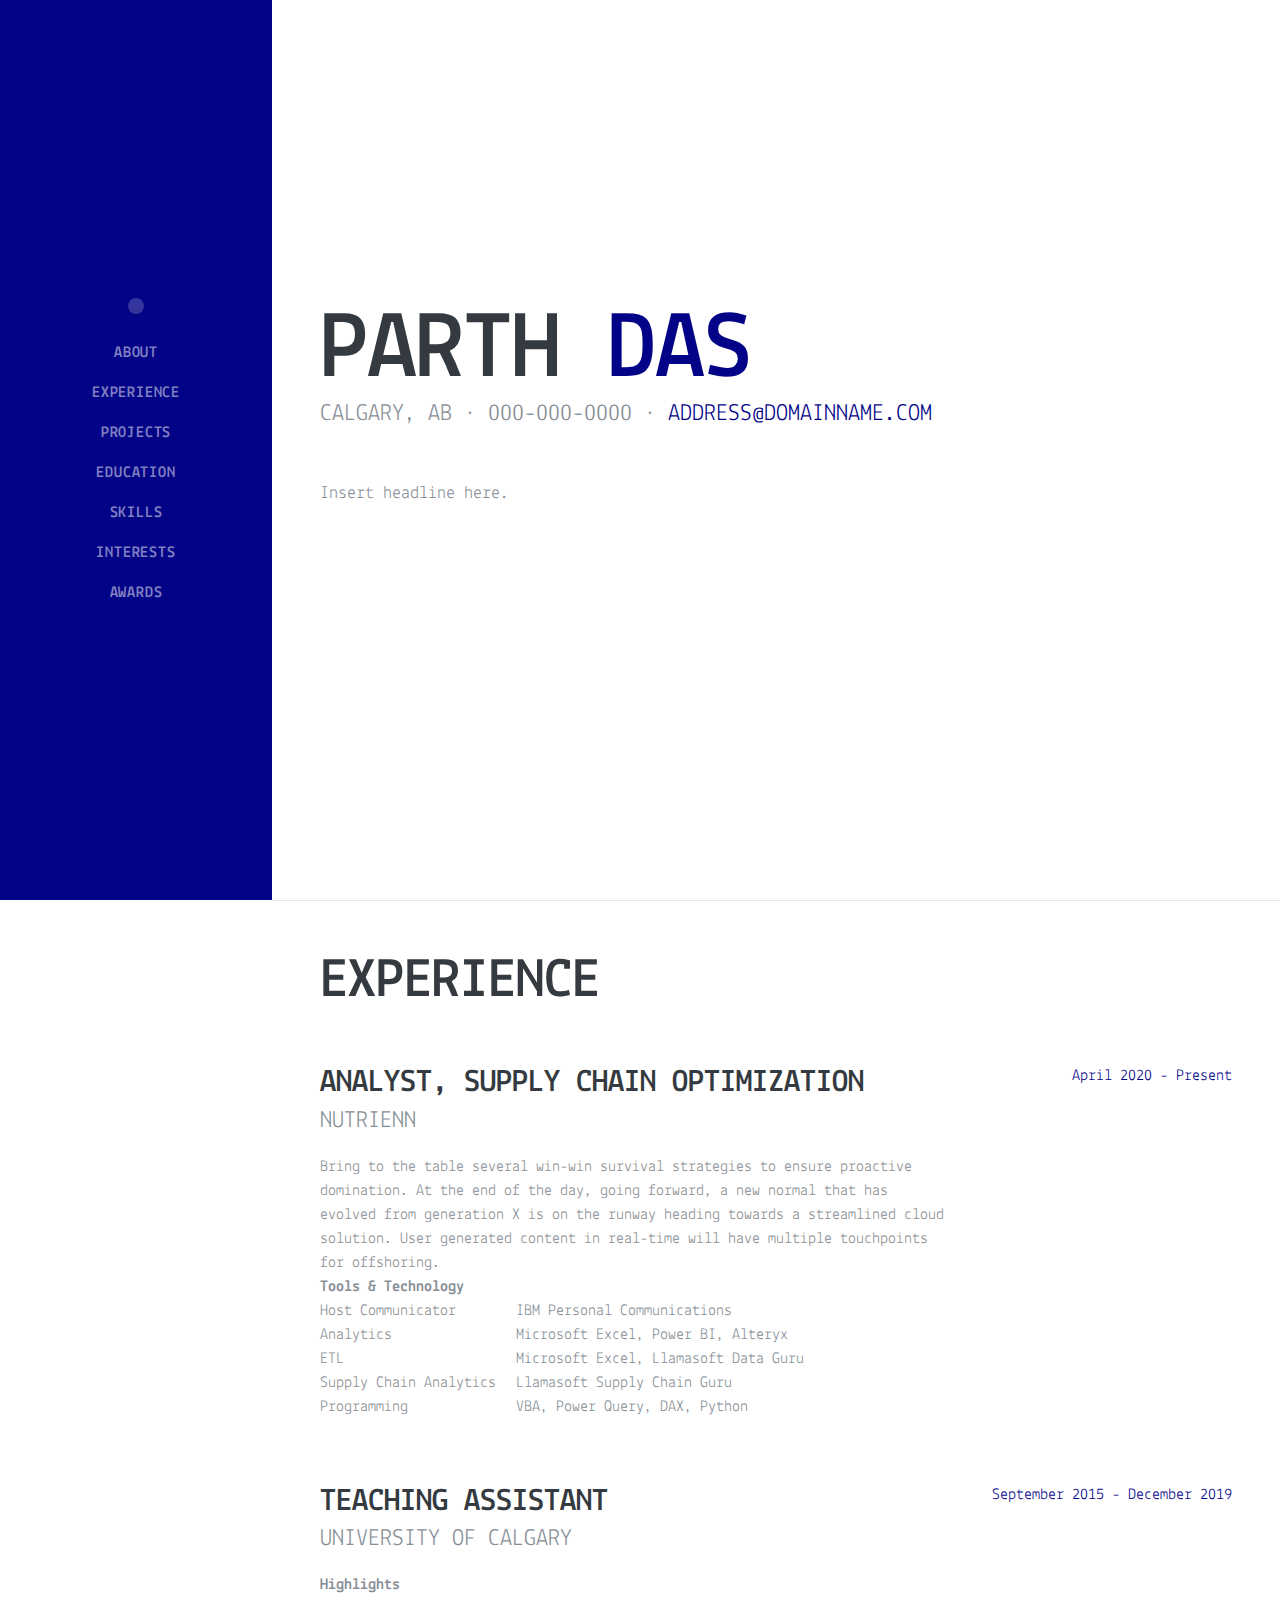
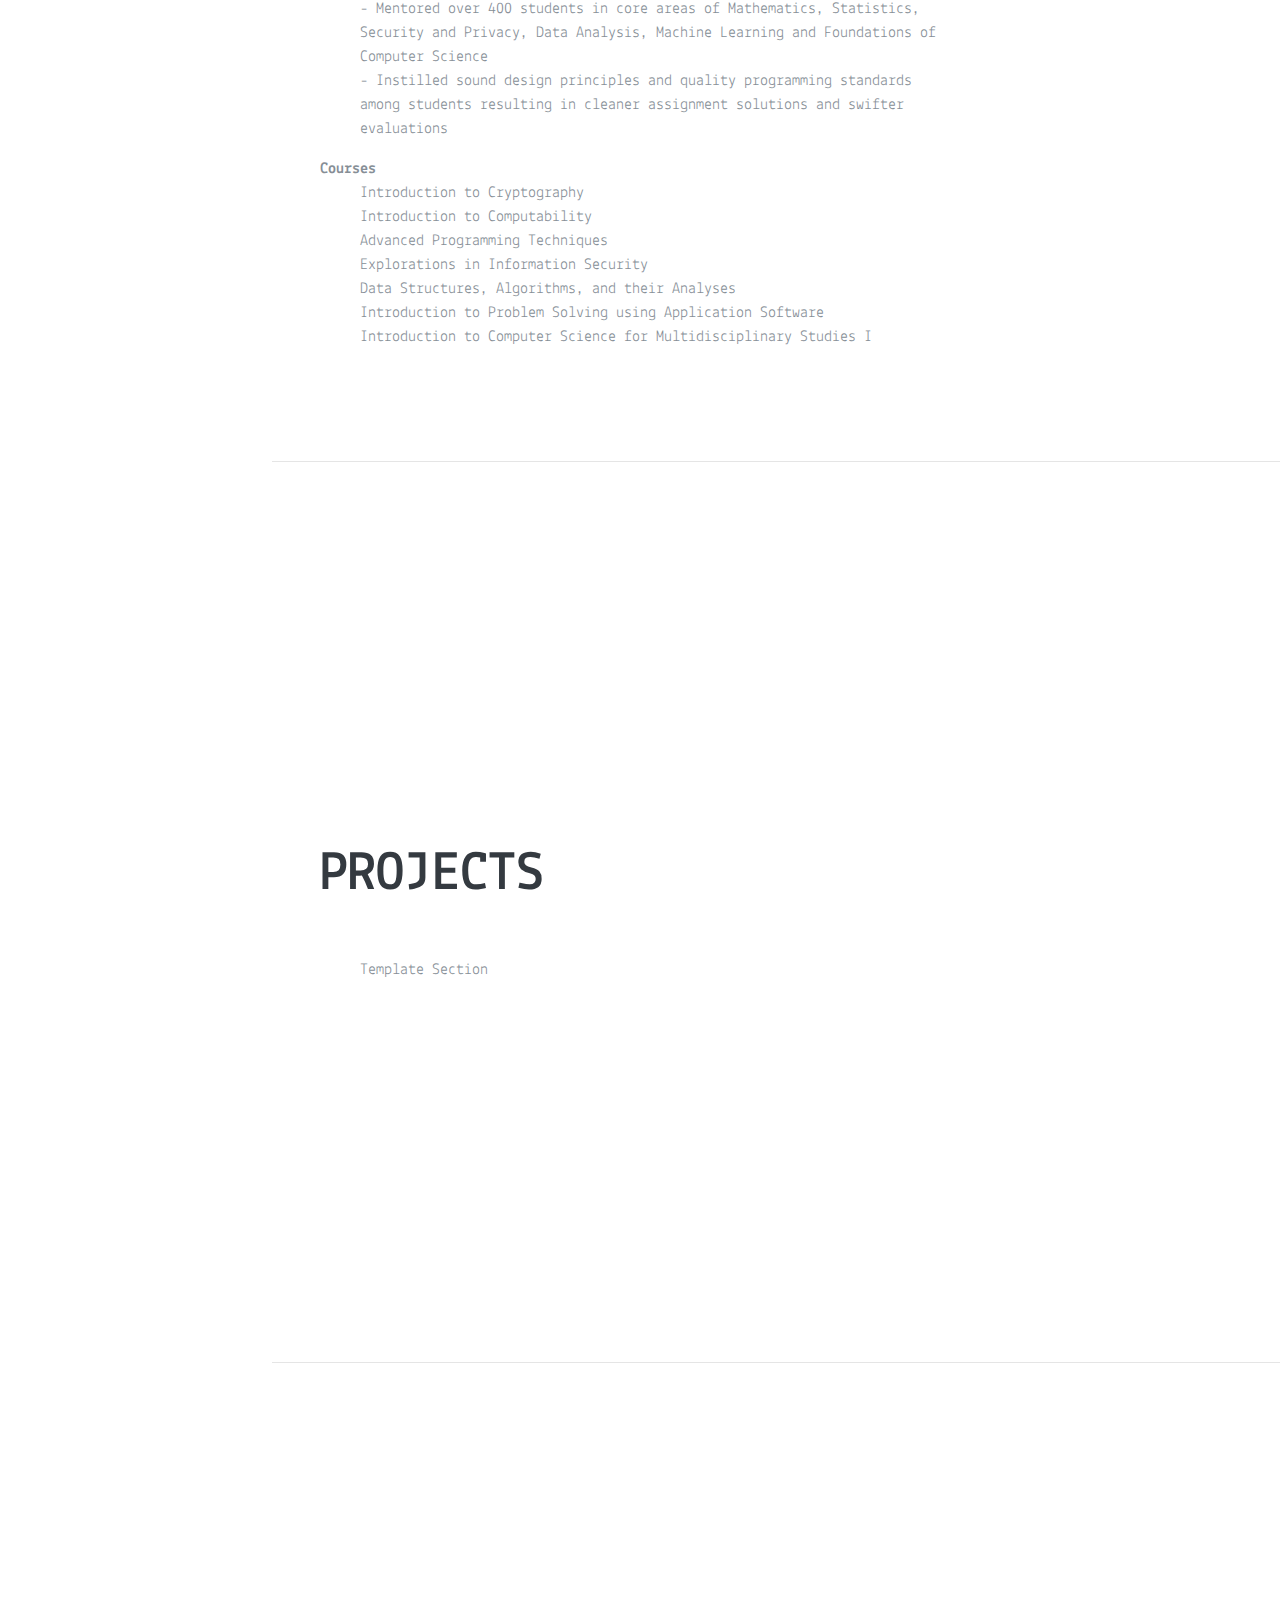
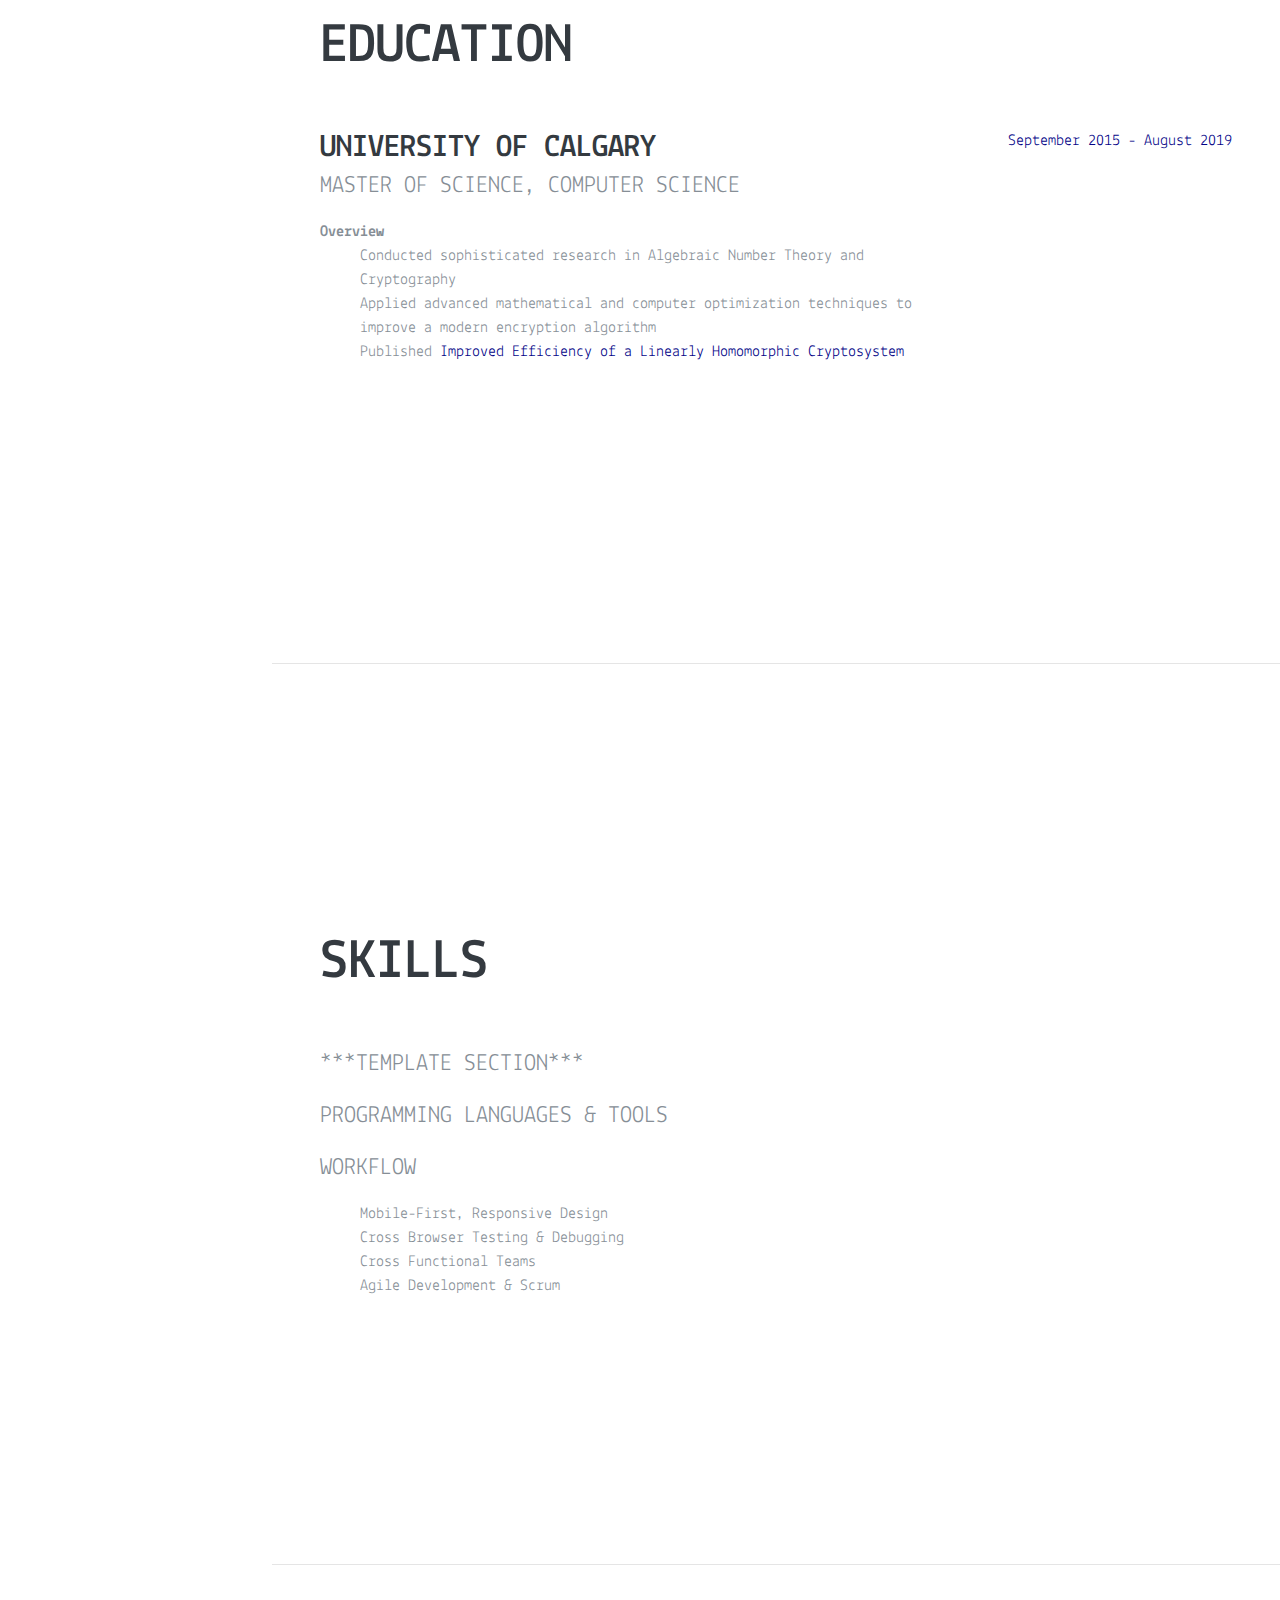
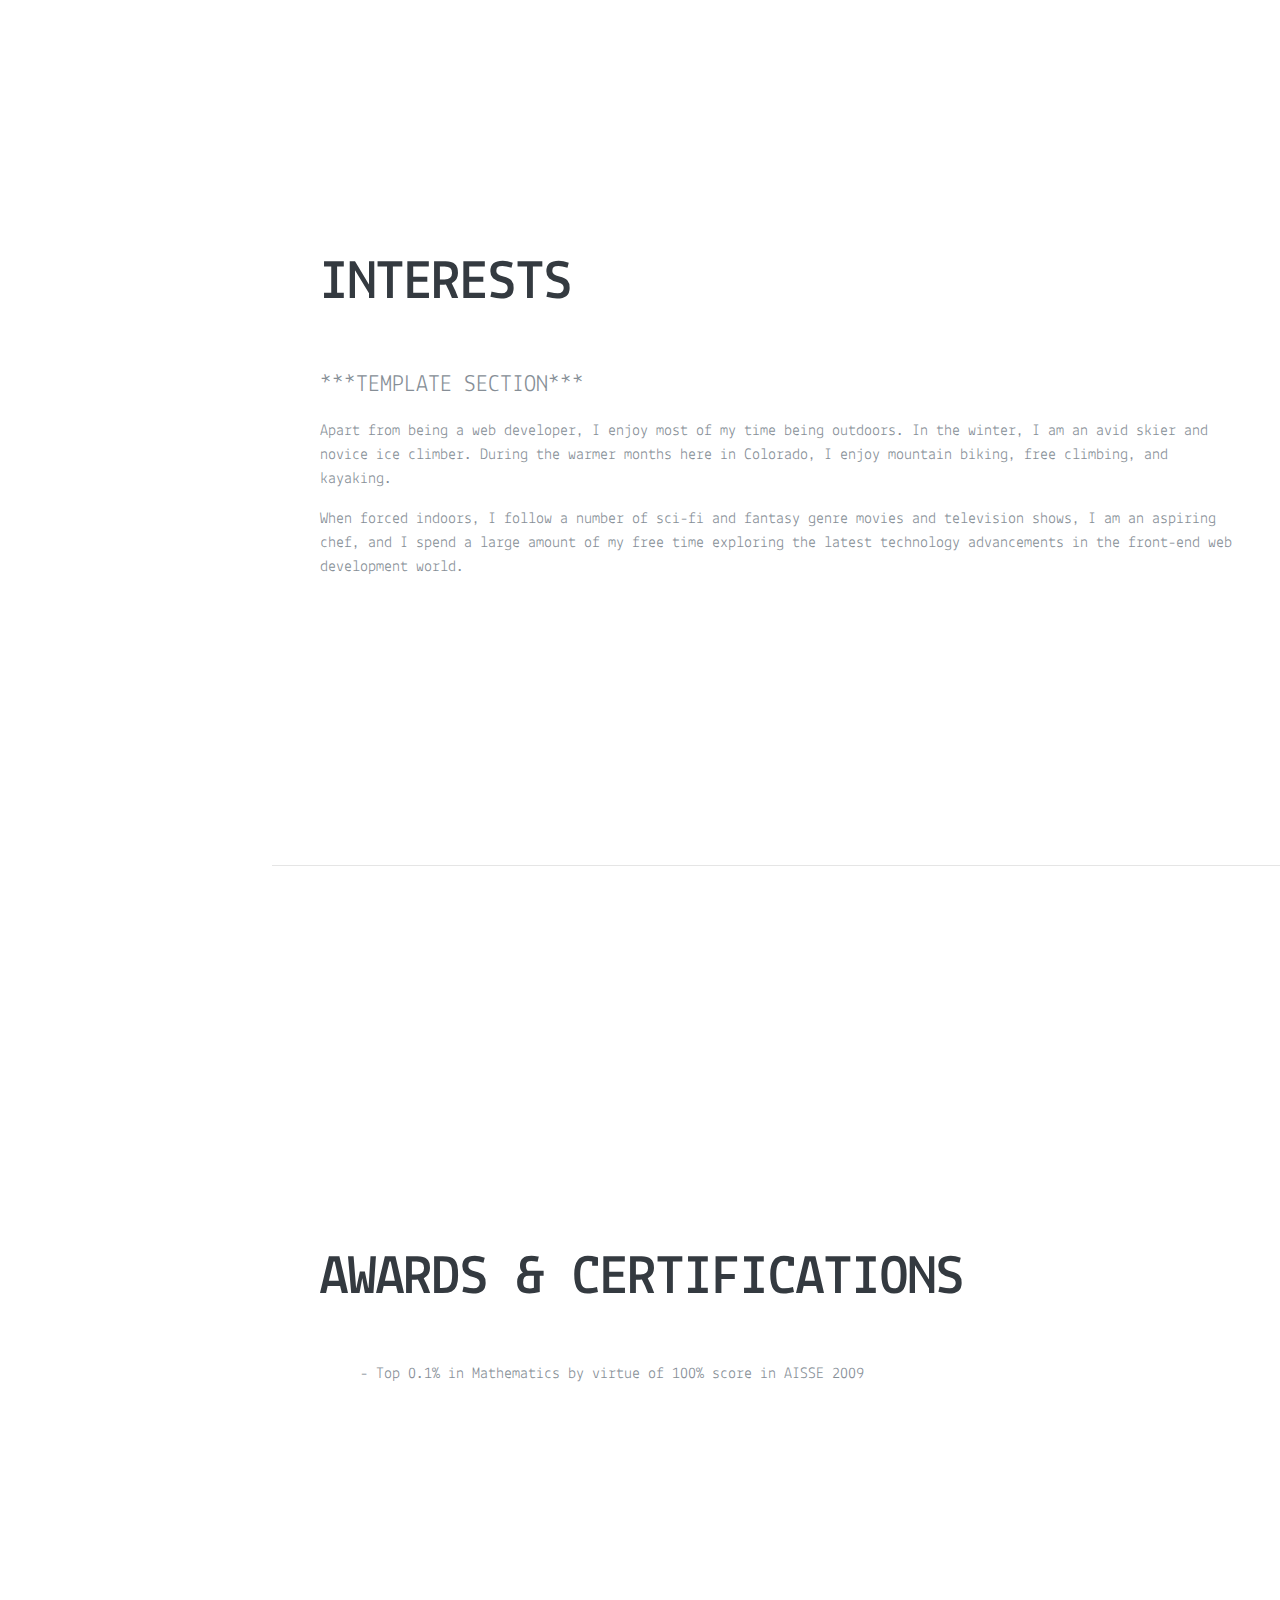
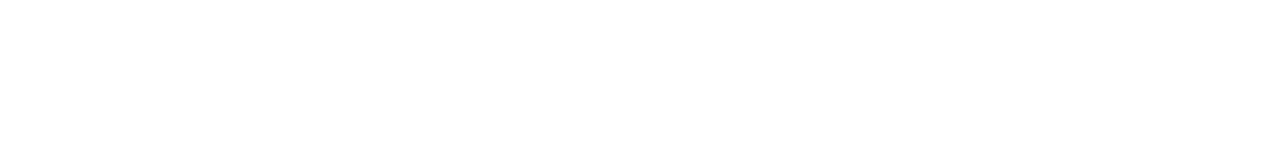
==== commit b5dfe873: "Updates" ====
--- a/index.html
+++ b/index.html
@@ -9,4 +9,4 @@
 /*!
  * Font Awesome Free 5.9.0 by @fontawesome - https://fontawesome.com
  * License - https://fontawesome.com/license/free (Icons: CC BY 4.0, Fonts: SIL OFL 1.1, Code: MIT License)
- */.fa,.fab,.fal,.far,.fas{-moz-osx-font-smoothing:grayscale;-webkit-font-smoothing:antialiased;display:inline-block;font-style:normal;font-variant:normal;text-rendering:auto;line-height:1}.fa-lg{font-size:1.33333em;line-height:.75em;vertical-align:-.0667em}.fa-xs{font-size:.75em}.fa-sm{font-size:.875em}.fa-1x{font-size:1em}.fa-2x{font-size:2em}.fa-3x{font-size:3em}.fa-4x{font-size:4em}.fa-5x{font-size:5em}.fa-6x{font-size:6em}.fa-7x{font-size:7em}.fa-8x{font-size:8em}.fa-9x{font-size:9em}.fa-10x{font-size:10em}.fa-fw{text-align:center;width:1.25em}.fa-ul{list-style-type:none;margin-left:2.5em;padding-left:0}.fa-ul>li{position:relative}.fa-li{left:-2em;position:absolute;text-align:center;width:2em;line-height:inherit}.fa-border{border:.08em solid #eee;border-radius:.1em;padding:.2em .25em .15em}.fa-pull-left{float:left}.fa-pull-right{float:right}.fa.fa-pull-left,.fab.fa-pull-left,.fal.fa-pull-left,.far.fa-pull-left,.fas.fa-pull-left{margin-right:.3em}.fa.fa-pull-right,.fab.fa-pull-right,.fal.fa-pull-right,.far.fa-pull-right,.fas.fa-pull-right{margin-left:.3em}.fa-spin{animation:fa-spin 2s linear infinite}.fa-pulse{animation:fa-spin 1s steps(8) infinite}@keyframes fa-spin{0%{transform:rotate(0deg)}to{transform:rotate(1turn)}}.fa-rotate-90{-ms-filter:"progid:DXImageTransform.Microsoft.BasicImage(rotation=1)";transform:rotate(90deg)}.fa-rotate-180{-ms-filter:"progid:DXImageTransform.Microsoft.BasicImage(rotation=2)";transform:rotate(180deg)}.fa-rotate-270{-ms-filter:"progid:DXImageTransform.Microsoft.BasicImage(rotation=3)";transform:rotate(270deg)}.fa-flip-horizontal{-ms-filter:"progid:DXImageTransform.Microsoft.BasicImage(rotation=0, mirror=1)";transform:scaleX(-1)}.fa-flip-vertical{transform:scaleY(-1)}.fa-flip-both,.fa-flip-horizontal.fa-flip-vertical,.fa-flip-vertical{-ms-filter:"progid:DXImageTransform.Microsoft.BasicImage(rotation=2, mirror=1)"}.fa-flip-both,.fa-flip-horizontal.fa-flip-vertical{transform:scale(-1)}:root .fa-flip-both,:root .fa-flip-horizontal,:root .fa-flip-vertical,:root .fa-rotate-90,:root .fa-rotate-180,:root .fa-rotate-270{filter:none}.fa-stack{display:inline-block;height:2em;line-height:2em;position:relative;vertical-align:middle;width:2.5em}.fa-stack-1x,.fa-stack-2x{left:0;position:absolute;text-align:center;width:100%}.fa-stack-1x{line-height:inherit}.fa-stack-2x{font-size:2em}.fa-inverse{color:#fff}.fa-500px:before{content:"\F26E"}.fa-accessible-icon:before{content:"\F368"}.fa-accusoft:before{content:"\F369"}.fa-acquisitions-incorporated:before{content:"\F6AF"}.fa-ad:before{content:"\F641"}.fa-address-book:before{content:"\F2B9"}.fa-address-card:before{content:"\F2BB"}.fa-adjust:before{content:"\F042"}.fa-adn:before{content:"\F170"}.fa-adobe:before{content:"\F778"}.fa-adversal:before{content:"\F36A"}.fa-affiliatetheme:before{content:"\F36B"}.fa-air-freshener:before{content:"\F5D0"}.fa-airbnb:before{content:"\F834"}.fa-algolia:before{content:"\F36C"}.fa-align-center:before{content:"\F037"}.fa-align-justify:before{content:"\F039"}.fa-align-left:before{content:"\F036"}.fa-align-right:before{content:"\F038"}.fa-alipay:before{content:"\F642"}.fa-allergies:before{content:"\F461"}.fa-amazon:before{content:"\F270"}.fa-amazon-pay:before{content:"\F42C"}.fa-ambulance:before{content:"\F0F9"}.fa-american-sign-language-interpreting:before{content:"\F2A3"}.fa-amilia:before{content:"\F36D"}.fa-anchor:before{content:"\F13D"}.fa-android:before{content:"\F17B"}.fa-angellist:before{content:"\F209"}.fa-angle-double-down:before{content:"\F103"}.fa-angle-double-left:before{content:"\F100"}.fa-angle-double-right:before{content:"\F101"}.fa-angle-double-up:before{content:"\F102"}.fa-angle-down:before{content:"\F107"}.fa-angle-left:before{content:"\F104"}.fa-angle-right:before{content:"\F105"}.fa-angle-up:before{content:"\F106"}.fa-angry:before{content:"\F556"}.fa-angrycreative:before{content:"\F36E"}.fa-angular:before{content:"\F420"}.fa-ankh:before{content:"\F644"}.fa-app-store:before{content:"\F36F"}.fa-app-store-ios:before{content:"\F370"}.fa-apper:before{content:"\F371"}.fa-apple:before{content:"\F179"}.fa-apple-alt:before{content:"\F5D1"}.fa-apple-pay:before{content:"\F415"}.fa-archive:before{content:"\F187"}.fa-archway:before{content:"\F557"}.fa-arrow-alt-circle-down:before{content:"\F358"}.fa-arrow-alt-circle-left:before{content:"\F359"}.fa-arrow-alt-circle-right:before{content:"\F35A"}.fa-arrow-alt-circle-up:before{content:"\F35B"}.fa-arrow-circle-down:before{content:"\F0AB"}.fa-arrow-circle-left:before{content:"\F0A8"}.fa-arrow-circle-right:before{content:"\F0A9"}.fa-arrow-circle-up:before{content:"\F0AA"}.fa-arrow-down:before{content:"\F063"}.fa-arrow-left:before{content:"\F060"}.fa-arrow-right:before{content:"\F061"}.fa-arrow-up:before{content:"\F062"}.fa-arrows-alt:before{content:"\F0B2"}.fa-arrows-alt-h:before{content:"\F337"}.fa-arrows-alt-v:before{content:"\F338"}.fa-artstation:before{content:"\F77A"}.fa-assistive-listening-systems:before{content:"\F2A2"}.fa-asterisk:before{content:"\F069"}.fa-asymmetrik:before{content:"\F372"}.fa-at:before{content:"\F1FA"}.fa-atlas:before{content:"\F558"}.fa-atlassian:before{content:"\F77B"}.fa-atom:before{content:"\F5D2"}.fa-audible:before{content:"\F373"}.fa-audio-description:before{content:"\F29E"}.fa-autoprefixer:before{content:"\F41C"}.fa-avianex:before{content:"\F374"}.fa-aviato:before{content:"\F421"}.fa-award:before{content:"\F559"}.fa-aws:before{content:"\F375"}.fa-baby:before{content:"\F77C"}.fa-baby-carriage:before{content:"\F77D"}.fa-backspace:before{content:"\F55A"}.fa-backward:before{content:"\F04A"}.fa-bacon:before{content:"\F7E5"}.fa-balance-scale:before{content:"\F24E"}.fa-balance-scale-left:before{content:"\F515"}.fa-balance-scale-right:before{content:"\F516"}.fa-ban:before{content:"\F05E"}.fa-band-aid:before{content:"\F462"}.fa-bandcamp:before{content:"\F2D5"}.fa-barcode:before{content:"\F02A"}.fa-bars:before{content:"\F0C9"}.fa-baseball-ball:before{content:"\F433"}.fa-basketball-ball:before{content:"\F434"}.fa-bath:before{content:"\F2CD"}.fa-battery-empty:before{content:"\F244"}.fa-battery-full:before{content:"\F240"}.fa-battery-half:before{content:"\F242"}.fa-battery-quarter:before{content:"\F243"}.fa-battery-three-quarters:before{content:"\F241"}.fa-battle-net:before{content:"\F835"}.fa-bed:before{content:"\F236"}.fa-beer:before{content:"\F0FC"}.fa-behance:before{content:"\F1B4"}.fa-behance-square:before{content:"\F1B5"}.fa-bell:before{content:"\F0F3"}.fa-bell-slash:before{content:"\F1F6"}.fa-bezier-curve:before{content:"\F55B"}.fa-bible:before{content:"\F647"}.fa-bicycle:before{content:"\F206"}.fa-biking:before{content:"\F84A"}.fa-bimobject:before{content:"\F378"}.fa-binoculars:before{content:"\F1E5"}.fa-biohazard:before{content:"\F780"}.fa-birthday-cake:before{content:"\F1FD"}.fa-bitbucket:before{content:"\F171"}.fa-bitcoin:before{content:"\F379"}.fa-bity:before{content:"\F37A"}.fa-black-tie:before{content:"\F27E"}.fa-blackberry:before{content:"\F37B"}.fa-blender:before{content:"\F517"}.fa-blender-phone:before{content:"\F6B6"}.fa-blind:before{content:"\F29D"}.fa-blog:before{content:"\F781"}.fa-blogger:before{content:"\F37C"}.fa-blogger-b:before{content:"\F37D"}.fa-bluetooth:before{content:"\F293"}.fa-bluetooth-b:before{content:"\F294"}.fa-bold:before{content:"\F032"}.fa-bolt:before{content:"\F0E7"}.fa-bomb:before{content:"\F1E2"}.fa-bone:before{content:"\F5D7"}.fa-bong:before{content:"\F55C"}.fa-book:before{content:"\F02D"}.fa-book-dead:before{content:"\F6B7"}.fa-book-medical:before{content:"\F7E6"}.fa-book-open:before{content:"\F518"}.fa-book-reader:before{content:"\F5DA"}.fa-bookmark:before{content:"\F02E"}.fa-bootstrap:before{content:"\F836"}.fa-border-all:before{content:"\F84C"}.fa-border-none:before{content:"\F850"}.fa-border-style:before{content:"\F853"}.fa-bowling-ball:before{content:"\F436"}.fa-box:before{content:"\F466"}.fa-box-open:before{content:"\F49E"}.fa-boxes:before{content:"\F468"}.fa-braille:before{content:"\F2A1"}.fa-brain:before{content:"\F5DC"}.fa-bread-slice:before{content:"\F7EC"}.fa-briefcase:before{content:"\F0B1"}.fa-briefcase-medical:before{content:"\F469"}.fa-broadcast-tower:before{content:"\F519"}.fa-broom:before{content:"\F51A"}.fa-brush:before{content:"\F55D"}.fa-btc:before{content:"\F15A"}.fa-buffer:before{content:"\F837"}.fa-bug:before{content:"\F188"}.fa-building:before{content:"\F1AD"}.fa-bullhorn:before{content:"\F0A1"}.fa-bullseye:before{content:"\F140"}.fa-burn:before{content:"\F46A"}.fa-buromobelexperte:before{content:"\F37F"}.fa-bus:before{content:"\F207"}.fa-bus-alt:before{content:"\F55E"}.fa-business-time:before{content:"\F64A"}.fa-buysellads:before{content:"\F20D"}.fa-calculator:before{content:"\F1EC"}.fa-calendar:before{content:"\F133"}.fa-calendar-alt:before{content:"\F073"}.fa-calendar-check:before{content:"\F274"}.fa-calendar-day:before{content:"\F783"}.fa-calendar-minus:before{content:"\F272"}.fa-calendar-plus:before{content:"\F271"}.fa-calendar-times:before{content:"\F273"}.fa-calendar-week:before{content:"\F784"}.fa-camera:before{content:"\F030"}.fa-camera-retro:before{content:"\F083"}.fa-campground:before{content:"\F6BB"}.fa-canadian-maple-leaf:before{content:"\F785"}.fa-candy-cane:before{content:"\F786"}.fa-cannabis:before{content:"\F55F"}.fa-capsules:before{content:"\F46B"}.fa-car:before{content:"\F1B9"}.fa-car-alt:before{content:"\F5DE"}.fa-car-battery:before{content:"\F5DF"}.fa-car-crash:before{content:"\F5E1"}.fa-car-side:before{content:"\F5E4"}.fa-caret-down:before{content:"\F0D7"}.fa-caret-left:before{content:"\F0D9"}.fa-caret-right:before{content:"\F0DA"}.fa-caret-square-down:before{content:"\F150"}.fa-caret-square-left:before{content:"\F191"}.fa-caret-square-right:before{content:"\F152"}.fa-caret-square-up:before{content:"\F151"}.fa-caret-up:before{content:"\F0D8"}.fa-carrot:before{content:"\F787"}.fa-cart-arrow-down:before{content:"\F218"}.fa-cart-plus:before{content:"\F217"}.fa-cash-register:before{content:"\F788"}.fa-cat:before{content:"\F6BE"}.fa-cc-amazon-pay:before{content:"\F42D"}.fa-cc-amex:before{content:"\F1F3"}.fa-cc-apple-pay:before{content:"\F416"}.fa-cc-diners-club:before{content:"\F24C"}.fa-cc-discover:before{content:"\F1F2"}.fa-cc-jcb:before{content:"\F24B"}.fa-cc-mastercard:before{content:"\F1F1"}.fa-cc-paypal:before{content:"\F1F4"}.fa-cc-stripe:before{content:"\F1F5"}.fa-cc-visa:before{content:"\F1F0"}.fa-centercode:before{content:"\F380"}.fa-centos:before{content:"\F789"}.fa-certificate:before{content:"\F0A3"}.fa-chair:before{content:"\F6C0"}.fa-chalkboard:before{content:"\F51B"}.fa-chalkboard-teacher:before{content:"\F51C"}.fa-charging-station:before{content:"\F5E7"}.fa-chart-area:before{content:"\F1FE"}.fa-chart-bar:before{content:"\F080"}.fa-chart-line:before{content:"\F201"}.fa-chart-pie:before{content:"\F200"}.fa-check:before{content:"\F00C"}.fa-check-circle:before{content:"\F058"}.fa-check-double:before{content:"\F560"}.fa-check-square:before{content:"\F14A"}.fa-cheese:before{content:"\F7EF"}.fa-chess:before{content:"\F439"}.fa-chess-bishop:before{content:"\F43A"}.fa-chess-board:before{content:"\F43C"}.fa-chess-king:before{content:"\F43F"}.fa-chess-knight:before{content:"\F441"}.fa-chess-pawn:before{content:"\F443"}.fa-chess-queen:before{content:"\F445"}.fa-chess-rook:before{content:"\F447"}.fa-chevron-circle-down:before{content:"\F13A"}.fa-chevron-circle-left:before{content:"\F137"}.fa-chevron-circle-right:before{content:"\F138"}.fa-chevron-circle-up:before{content:"\F139"}.fa-chevron-down:before{content:"\F078"}.fa-chevron-left:before{content:"\F053"}.fa-chevron-right:before{content:"\F054"}.fa-chevron-up:before{content:"\F077"}.fa-child:before{content:"\F1AE"}.fa-chrome:before{content:"\F268"}.fa-chromecast:before{content:"\F838"}.fa-church:before{content:"\F51D"}.fa-circle:before{content:"\F111"}.fa-circle-notch:before{content:"\F1CE"}.fa-city:before{content:"\F64F"}.fa-clinic-medical:before{content:"\F7F2"}.fa-clipboard:before{content:"\F328"}.fa-clipboard-check:before{content:"\F46C"}.fa-clipboard-list:before{content:"\F46D"}.fa-clock:before{content:"\F017"}.fa-clone:before{content:"\F24D"}.fa-closed-captioning:before{content:"\F20A"}.fa-cloud:before{content:"\F0C2"}.fa-cloud-download-alt:before{content:"\F381"}.fa-cloud-meatball:before{content:"\F73B"}.fa-cloud-moon:before{content:"\F6C3"}.fa-cloud-moon-rain:before{content:"\F73C"}.fa-cloud-rain:before{content:"\F73D"}.fa-cloud-showers-heavy:before{content:"\F740"}.fa-cloud-sun:before{content:"\F6C4"}.fa-cloud-sun-rain:before{content:"\F743"}.fa-cloud-upload-alt:before{content:"\F382"}.fa-cloudscale:before{content:"\F383"}.fa-cloudsmith:before{content:"\F384"}.fa-cloudversify:before{content:"\F385"}.fa-cocktail:before{content:"\F561"}.fa-code:before{content:"\F121"}.fa-code-branch:before{content:"\F126"}.fa-codepen:before{content:"\F1CB"}.fa-codiepie:before{content:"\F284"}.fa-coffee:before{content:"\F0F4"}.fa-cog:before{content:"\F013"}.fa-cogs:before{content:"\F085"}.fa-coins:before{content:"\F51E"}.fa-columns:before{content:"\F0DB"}.fa-comment:before{content:"\F075"}.fa-comment-alt:before{content:"\F27A"}.fa-comment-dollar:before{content:"\F651"}.fa-comment-dots:before{content:"\F4AD"}.fa-comment-medical:before{content:"\F7F5"}.fa-comment-slash:before{content:"\F4B3"}.fa-comments:before{content:"\F086"}.fa-comments-dollar:before{content:"\F653"}.fa-compact-disc:before{content:"\F51F"}.fa-compass:before{content:"\F14E"}.fa-compress:before{content:"\F066"}.fa-compress-arrows-alt:before{content:"\F78C"}.fa-concierge-bell:before{content:"\F562"}.fa-confluence:before{content:"\F78D"}.fa-connectdevelop:before{content:"\F20E"}.fa-contao:before{content:"\F26D"}.fa-cookie:before{content:"\F563"}.fa-cookie-bite:before{content:"\F564"}.fa-copy:before{content:"\F0C5"}.fa-copyright:before{content:"\F1F9"}.fa-couch:before{content:"\F4B8"}.fa-cpanel:before{content:"\F388"}.fa-creative-commons:before{content:"\F25E"}.fa-creative-commons-by:before{content:"\F4E7"}.fa-creative-commons-nc:before{content:"\F4E8"}.fa-creative-commons-nc-eu:before{content:"\F4E9"}.fa-creative-commons-nc-jp:before{content:"\F4EA"}.fa-creative-commons-nd:before{content:"\F4EB"}.fa-creative-commons-pd:before{content:"\F4EC"}.fa-creative-commons-pd-alt:before{content:"\F4ED"}.fa-creative-commons-remix:before{content:"\F4EE"}.fa-creative-commons-sa:before{content:"\F4EF"}.fa-creative-commons-sampling:before{content:"\F4F0"}.fa-creative-commons-sampling-plus:before{content:"\F4F1"}.fa-creative-commons-share:before{content:"\F4F2"}.fa-creative-commons-zero:before{content:"\F4F3"}.fa-credit-card:before{content:"\F09D"}.fa-critical-role:before{content:"\F6C9"}.fa-crop:before{content:"\F125"}.fa-crop-alt:before{content:"\F565"}.fa-cross:before{content:"\F654"}.fa-crosshairs:before{content:"\F05B"}.fa-crow:before{content:"\F520"}.fa-crown:before{content:"\F521"}.fa-crutch:before{content:"\F7F7"}.fa-css3:before{content:"\F13C"}.fa-css3-alt:before{content:"\F38B"}.fa-cube:before{content:"\F1B2"}.fa-cubes:before{content:"\F1B3"}.fa-cut:before{content:"\F0C4"}.fa-cuttlefish:before{content:"\F38C"}.fa-d-and-d:before{content:"\F38D"}.fa-d-and-d-beyond:before{content:"\F6CA"}.fa-dashcube:before{content:"\F210"}.fa-database:before{content:"\F1C0"}.fa-deaf:before{content:"\F2A4"}.fa-delicious:before{content:"\F1A5"}.fa-democrat:before{content:"\F747"}.fa-deploydog:before{content:"\F38E"}.fa-deskpro:before{content:"\F38F"}.fa-desktop:before{content:"\F108"}.fa-dev:before{content:"\F6CC"}.fa-deviantart:before{content:"\F1BD"}.fa-dharmachakra:before{content:"\F655"}.fa-dhl:before{content:"\F790"}.fa-diagnoses:before{content:"\F470"}.fa-diaspora:before{content:"\F791"}.fa-dice:before{content:"\F522"}.fa-dice-d20:before{content:"\F6CF"}.fa-dice-d6:before{content:"\F6D1"}.fa-dice-five:before{content:"\F523"}.fa-dice-four:before{content:"\F524"}.fa-dice-one:before{content:"\F525"}.fa-dice-six:before{content:"\F526"}.fa-dice-three:before{content:"\F527"}.fa-dice-two:before{content:"\F528"}.fa-digg:before{content:"\F1A6"}.fa-digital-ocean:before{content:"\F391"}.fa-digital-tachograph:before{content:"\F566"}.fa-directions:before{content:"\F5EB"}.fa-discord:before{content:"\F392"}.fa-discourse:before{content:"\F393"}.fa-divide:before{content:"\F529"}.fa-dizzy:before{content:"\F567"}.fa-dna:before{content:"\F471"}.fa-dochub:before{content:"\F394"}.fa-docker:before{content:"\F395"}.fa-dog:before{content:"\F6D3"}.fa-dollar-sign:before{content:"\F155"}.fa-dolly:before{content:"\F472"}.fa-dolly-flatbed:before{content:"\F474"}.fa-donate:before{content:"\F4B9"}.fa-door-closed:before{content:"\F52A"}.fa-door-open:before{content:"\F52B"}.fa-dot-circle:before{content:"\F192"}.fa-dove:before{content:"\F4BA"}.fa-download:before{content:"\F019"}.fa-draft2digital:before{content:"\F396"}.fa-drafting-compass:before{content:"\F568"}.fa-dragon:before{content:"\F6D5"}.fa-draw-polygon:before{content:"\F5EE"}.fa-dribbble:before{content:"\F17D"}.fa-dribbble-square:before{content:"\F397"}.fa-dropbox:before{content:"\F16B"}.fa-drum:before{content:"\F569"}.fa-drum-steelpan:before{content:"\F56A"}.fa-drumstick-bite:before{content:"\F6D7"}.fa-drupal:before{content:"\F1A9"}.fa-dumbbell:before{content:"\F44B"}.fa-dumpster:before{content:"\F793"}.fa-dumpster-fire:before{content:"\F794"}.fa-dungeon:before{content:"\F6D9"}.fa-dyalog:before{content:"\F399"}.fa-earlybirds:before{content:"\F39A"}.fa-ebay:before{content:"\F4F4"}.fa-edge:before{content:"\F282"}.fa-edit:before{content:"\F044"}.fa-egg:before{content:"\F7FB"}.fa-eject:before{content:"\F052"}.fa-elementor:before{content:"\F430"}.fa-ellipsis-h:before{content:"\F141"}.fa-ellipsis-v:before{content:"\F142"}.fa-ello:before{content:"\F5F1"}.fa-ember:before{content:"\F423"}.fa-empire:before{content:"\F1D1"}.fa-envelope:before{content:"\F0E0"}.fa-envelope-open:before{content:"\F2B6"}.fa-envelope-open-text:before{content:"\F658"}.fa-envelope-square:before{content:"\F199"}.fa-envira:before{content:"\F299"}.fa-equals:before{content:"\F52C"}.fa-eraser:before{content:"\F12D"}.fa-erlang:before{content:"\F39D"}.fa-ethereum:before{content:"\F42E"}.fa-ethernet:before{content:"\F796"}.fa-etsy:before{content:"\F2D7"}.fa-euro-sign:before{content:"\F153"}.fa-evernote:before{content:"\F839"}.fa-exchange-alt:before{content:"\F362"}.fa-exclamation:before{content:"\F12A"}.fa-exclamation-circle:before{content:"\F06A"}.fa-exclamation-triangle:before{content:"\F071"}.fa-expand:before{content:"\F065"}.fa-expand-arrows-alt:before{content:"\F31E"}.fa-expeditedssl:before{content:"\F23E"}.fa-external-link-alt:before{content:"\F35D"}.fa-external-link-square-alt:before{content:"\F360"}.fa-eye:before{content:"\F06E"}.fa-eye-dropper:before{content:"\F1FB"}.fa-eye-slash:before{content:"\F070"}.fa-facebook:before{content:"\F09A"}.fa-facebook-f:before{content:"\F39E"}.fa-facebook-messenger:before{content:"\F39F"}.fa-facebook-square:before{content:"\F082"}.fa-fan:before{content:"\F863"}.fa-fantasy-flight-games:before{content:"\F6DC"}.fa-fast-backward:before{content:"\F049"}.fa-fast-forward:before{content:"\F050"}.fa-fax:before{content:"\F1AC"}.fa-feather:before{content:"\F52D"}.fa-feather-alt:before{content:"\F56B"}.fa-fedex:before{content:"\F797"}.fa-fedora:before{content:"\F798"}.fa-female:before{content:"\F182"}.fa-fighter-jet:before{content:"\F0FB"}.fa-figma:before{content:"\F799"}.fa-file:before{content:"\F15B"}.fa-file-alt:before{content:"\F15C"}.fa-file-archive:before{content:"\F1C6"}.fa-file-audio:before{content:"\F1C7"}.fa-file-code:before{content:"\F1C9"}.fa-file-contract:before{content:"\F56C"}.fa-file-csv:before{content:"\F6DD"}.fa-file-download:before{content:"\F56D"}.fa-file-excel:before{content:"\F1C3"}.fa-file-export:before{content:"\F56E"}.fa-file-image:before{content:"\F1C5"}.fa-file-import:before{content:"\F56F"}.fa-file-invoice:before{content:"\F570"}.fa-file-invoice-dollar:before{content:"\F571"}.fa-file-medical:before{content:"\F477"}.fa-file-medical-alt:before{content:"\F478"}.fa-file-pdf:before{content:"\F1C1"}.fa-file-powerpoint:before{content:"\F1C4"}.fa-file-prescription:before{content:"\F572"}.fa-file-signature:before{content:"\F573"}.fa-file-upload:before{content:"\F574"}.fa-file-video:before{content:"\F1C8"}.fa-file-word:before{content:"\F1C2"}.fa-fill:before{content:"\F575"}.fa-fill-drip:before{content:"\F576"}.fa-film:before{content:"\F008"}.fa-filter:before{content:"\F0B0"}.fa-fingerprint:before{content:"\F577"}.fa-fire:before{content:"\F06D"}.fa-fire-alt:before{content:"\F7E4"}.fa-fire-extinguisher:before{content:"\F134"}.fa-firefox:before{content:"\F269"}.fa-first-aid:before{content:"\F479"}.fa-first-order:before{content:"\F2B0"}.fa-first-order-alt:before{content:"\F50A"}.fa-firstdraft:before{content:"\F3A1"}.fa-fish:before{content:"\F578"}.fa-fist-raised:before{content:"\F6DE"}.fa-flag:before{content:"\F024"}.fa-flag-checkered:before{content:"\F11E"}.fa-flag-usa:before{content:"\F74D"}.fa-flask:before{content:"\F0C3"}.fa-flickr:before{content:"\F16E"}.fa-flipboard:before{content:"\F44D"}.fa-flushed:before{content:"\F579"}.fa-fly:before{content:"\F417"}.fa-folder:before{content:"\F07B"}.fa-folder-minus:before{content:"\F65D"}.fa-folder-open:before{content:"\F07C"}.fa-folder-plus:before{content:"\F65E"}.fa-font:before{content:"\F031"}.fa-font-awesome:before{content:"\F2B4"}.fa-font-awesome-alt:before{content:"\F35C"}.fa-font-awesome-flag:before{content:"\F425"}.fa-font-awesome-logo-full:before{content:"\F4E6"}.fa-fonticons:before{content:"\F280"}.fa-fonticons-fi:before{content:"\F3A2"}.fa-football-ball:before{content:"\F44E"}.fa-fort-awesome:before{content:"\F286"}.fa-fort-awesome-alt:before{content:"\F3A3"}.fa-forumbee:before{content:"\F211"}.fa-forward:before{content:"\F04E"}.fa-foursquare:before{content:"\F180"}.fa-free-code-camp:before{content:"\F2C5"}.fa-freebsd:before{content:"\F3A4"}.fa-frog:before{content:"\F52E"}.fa-frown:before{content:"\F119"}.fa-frown-open:before{content:"\F57A"}.fa-fulcrum:before{content:"\F50B"}.fa-funnel-dollar:before{content:"\F662"}.fa-futbol:before{content:"\F1E3"}.fa-galactic-republic:before{content:"\F50C"}.fa-galactic-senate:before{content:"\F50D"}.fa-gamepad:before{content:"\F11B"}.fa-gas-pump:before{content:"\F52F"}.fa-gavel:before{content:"\F0E3"}.fa-gem:before{content:"\F3A5"}.fa-genderless:before{content:"\F22D"}.fa-get-pocket:before{content:"\F265"}.fa-gg:before{content:"\F260"}.fa-gg-circle:before{content:"\F261"}.fa-ghost:before{content:"\F6E2"}.fa-gift:before{content:"\F06B"}.fa-gifts:before{content:"\F79C"}.fa-git:before{content:"\F1D3"}.fa-git-alt:before{content:"\F841"}.fa-git-square:before{content:"\F1D2"}.fa-github:before{content:"\F09B"}.fa-github-alt:before{content:"\F113"}.fa-github-square:before{content:"\F092"}.fa-gitkraken:before{content:"\F3A6"}.fa-gitlab:before{content:"\F296"}.fa-gitter:before{content:"\F426"}.fa-glass-cheers:before{content:"\F79F"}.fa-glass-martini:before{content:"\F000"}.fa-glass-martini-alt:before{content:"\F57B"}.fa-glass-whiskey:before{content:"\F7A0"}.fa-glasses:before{content:"\F530"}.fa-glide:before{content:"\F2A5"}.fa-glide-g:before{content:"\F2A6"}.fa-globe:before{content:"\F0AC"}.fa-globe-africa:before{content:"\F57C"}.fa-globe-americas:before{content:"\F57D"}.fa-globe-asia:before{content:"\F57E"}.fa-globe-europe:before{content:"\F7A2"}.fa-gofore:before{content:"\F3A7"}.fa-golf-ball:before{content:"\F450"}.fa-goodreads:before{content:"\F3A8"}.fa-goodreads-g:before{content:"\F3A9"}.fa-google:before{content:"\F1A0"}.fa-google-drive:before{content:"\F3AA"}.fa-google-play:before{content:"\F3AB"}.fa-google-plus:before{content:"\F2B3"}.fa-google-plus-g:before{content:"\F0D5"}.fa-google-plus-square:before{content:"\F0D4"}.fa-google-wallet:before{content:"\F1EE"}.fa-gopuram:before{content:"\F664"}.fa-graduation-cap:before{content:"\F19D"}.fa-gratipay:before{content:"\F184"}.fa-grav:before{content:"\F2D6"}.fa-greater-than:before{content:"\F531"}.fa-greater-than-equal:before{content:"\F532"}.fa-grimace:before{content:"\F57F"}.fa-grin:before{content:"\F580"}.fa-grin-alt:before{content:"\F581"}.fa-grin-beam:before{content:"\F582"}.fa-grin-beam-sweat:before{content:"\F583"}.fa-grin-hearts:before{content:"\F584"}.fa-grin-squint:before{content:"\F585"}.fa-grin-squint-tears:before{content:"\F586"}.fa-grin-stars:before{content:"\F587"}.fa-grin-tears:before{content:"\F588"}.fa-grin-tongue:before{content:"\F589"}.fa-grin-tongue-squint:before{content:"\F58A"}.fa-grin-tongue-wink:before{content:"\F58B"}.fa-grin-wink:before{content:"\F58C"}.fa-grip-horizontal:before{content:"\F58D"}.fa-grip-lines:before{content:"\F7A4"}.fa-grip-lines-vertical:before{content:"\F7A5"}.fa-grip-vertical:before{content:"\F58E"}.fa-gripfire:before{content:"\F3AC"}.fa-grunt:before{content:"\F3AD"}.fa-guitar:before{content:"\F7A6"}.fa-gulp:before{content:"\F3AE"}.fa-h-square:before{content:"\F0FD"}.fa-hacker-news:before{content:"\F1D4"}.fa-hacker-news-square:before{content:"\F3AF"}.fa-hackerrank:before{content:"\F5F7"}.fa-hamburger:before{content:"\F805"}.fa-hammer:before{content:"\F6E3"}.fa-hamsa:before{content:"\F665"}.fa-hand-holding:before{content:"\F4BD"}.fa-hand-holding-heart:before{content:"\F4BE"}.fa-hand-holding-usd:before{content:"\F4C0"}.fa-hand-lizard:before{content:"\F258"}.fa-hand-middle-finger:before{content:"\F806"}.fa-hand-paper:before{content:"\F256"}.fa-hand-peace:before{content:"\F25B"}.fa-hand-point-down:before{content:"\F0A7"}.fa-hand-point-left:before{content:"\F0A5"}.fa-hand-point-right:before{content:"\F0A4"}.fa-hand-point-up:before{content:"\F0A6"}.fa-hand-pointer:before{content:"\F25A"}.fa-hand-rock:before{content:"\F255"}.fa-hand-scissors:before{content:"\F257"}.fa-hand-spock:before{content:"\F259"}.fa-hands:before{content:"\F4C2"}.fa-hands-helping:before{content:"\F4C4"}.fa-handshake:before{content:"\F2B5"}.fa-hanukiah:before{content:"\F6E6"}.fa-hard-hat:before{content:"\F807"}.fa-hashtag:before{content:"\F292"}.fa-hat-wizard:before{content:"\F6E8"}.fa-haykal:before{content:"\F666"}.fa-hdd:before{content:"\F0A0"}.fa-heading:before{content:"\F1DC"}.fa-headphones:before{content:"\F025"}.fa-headphones-alt:before{content:"\F58F"}.fa-headset:before{content:"\F590"}.fa-heart:before{content:"\F004"}.fa-heart-broken:before{content:"\F7A9"}.fa-heartbeat:before{content:"\F21E"}.fa-helicopter:before{content:"\F533"}.fa-highlighter:before{content:"\F591"}.fa-hiking:before{content:"\F6EC"}.fa-hippo:before{content:"\F6ED"}.fa-hips:before{content:"\F452"}.fa-hire-a-helper:before{content:"\F3B0"}.fa-history:before{content:"\F1DA"}.fa-hockey-puck:before{content:"\F453"}.fa-holly-berry:before{content:"\F7AA"}.fa-home:before{content:"\F015"}.fa-hooli:before{content:"\F427"}.fa-hornbill:before{content:"\F592"}.fa-horse:before{content:"\F6F0"}.fa-horse-head:before{content:"\F7AB"}.fa-hospital:before{content:"\F0F8"}.fa-hospital-alt:before{content:"\F47D"}.fa-hospital-symbol:before{content:"\F47E"}.fa-hot-tub:before{content:"\F593"}.fa-hotdog:before{content:"\F80F"}.fa-hotel:before{content:"\F594"}.fa-hotjar:before{content:"\F3B1"}.fa-hourglass:before{content:"\F254"}.fa-hourglass-end:before{content:"\F253"}.fa-hourglass-half:before{content:"\F252"}.fa-hourglass-start:before{content:"\F251"}.fa-house-damage:before{content:"\F6F1"}.fa-houzz:before{content:"\F27C"}.fa-hryvnia:before{content:"\F6F2"}.fa-html5:before{content:"\F13B"}.fa-hubspot:before{content:"\F3B2"}.fa-i-cursor:before{content:"\F246"}.fa-ice-cream:before{content:"\F810"}.fa-icicles:before{content:"\F7AD"}.fa-icons:before{content:"\F86D"}.fa-id-badge:before{content:"\F2C1"}.fa-id-card:before{content:"\F2C2"}.fa-id-card-alt:before{content:"\F47F"}.fa-igloo:before{content:"\F7AE"}.fa-image:before{content:"\F03E"}.fa-images:before{content:"\F302"}.fa-imdb:before{content:"\F2D8"}.fa-inbox:before{content:"\F01C"}.fa-indent:before{content:"\F03C"}.fa-industry:before{content:"\F275"}.fa-infinity:before{content:"\F534"}.fa-info:before{content:"\F129"}.fa-info-circle:before{content:"\F05A"}.fa-instagram:before{content:"\F16D"}.fa-intercom:before{content:"\F7AF"}.fa-internet-explorer:before{content:"\F26B"}.fa-invision:before{content:"\F7B0"}.fa-ioxhost:before{content:"\F208"}.fa-italic:before{content:"\F033"}.fa-itch-io:before{content:"\F83A"}.fa-itunes:before{content:"\F3B4"}.fa-itunes-note:before{content:"\F3B5"}.fa-java:before{content:"\F4E4"}.fa-jedi:before{content:"\F669"}.fa-jedi-order:before{content:"\F50E"}.fa-jenkins:before{content:"\F3B6"}.fa-jira:before{content:"\F7B1"}.fa-joget:before{content:"\F3B7"}.fa-joint:before{content:"\F595"}.fa-joomla:before{content:"\F1AA"}.fa-journal-whills:before{content:"\F66A"}.fa-js:before{content:"\F3B8"}.fa-js-square:before{content:"\F3B9"}.fa-jsfiddle:before{content:"\F1CC"}.fa-kaaba:before{content:"\F66B"}.fa-kaggle:before{content:"\F5FA"}.fa-key:before{content:"\F084"}.fa-keybase:before{content:"\F4F5"}.fa-keyboard:before{content:"\F11C"}.fa-keycdn:before{content:"\F3BA"}.fa-khanda:before{content:"\F66D"}.fa-kickstarter:before{content:"\F3BB"}.fa-kickstarter-k:before{content:"\F3BC"}.fa-kiss:before{content:"\F596"}.fa-kiss-beam:before{content:"\F597"}.fa-kiss-wink-heart:before{content:"\F598"}.fa-kiwi-bird:before{content:"\F535"}.fa-korvue:before{content:"\F42F"}.fa-landmark:before{content:"\F66F"}.fa-language:before{content:"\F1AB"}.fa-laptop:before{content:"\F109"}.fa-laptop-code:before{content:"\F5FC"}.fa-laptop-medical:before{content:"\F812"}.fa-laravel:before{content:"\F3BD"}.fa-lastfm:before{content:"\F202"}.fa-lastfm-square:before{content:"\F203"}.fa-laugh:before{content:"\F599"}.fa-laugh-beam:before{content:"\F59A"}.fa-laugh-squint:before{content:"\F59B"}.fa-laugh-wink:before{content:"\F59C"}.fa-layer-group:before{content:"\F5FD"}.fa-leaf:before{content:"\F06C"}.fa-leanpub:before{content:"\F212"}.fa-lemon:before{content:"\F094"}.fa-less:before{content:"\F41D"}.fa-less-than:before{content:"\F536"}.fa-less-than-equal:before{content:"\F537"}.fa-level-down-alt:before{content:"\F3BE"}.fa-level-up-alt:before{content:"\F3BF"}.fa-life-ring:before{content:"\F1CD"}.fa-lightbulb:before{content:"\F0EB"}.fa-line:before{content:"\F3C0"}.fa-link:before{content:"\F0C1"}.fa-linkedin:before{content:"\F08C"}.fa-linkedin-in:before{content:"\F0E1"}.fa-linode:before{content:"\F2B8"}.fa-linux:before{content:"\F17C"}.fa-lira-sign:before{content:"\F195"}.fa-list:before{content:"\F03A"}.fa-list-alt:before{content:"\F022"}.fa-list-ol:before{content:"\F0CB"}.fa-list-ul:before{content:"\F0CA"}.fa-location-arrow:before{content:"\F124"}.fa-lock:before{content:"\F023"}.fa-lock-open:before{content:"\F3C1"}.fa-long-arrow-alt-down:before{content:"\F309"}.fa-long-arrow-alt-left:before{content:"\F30A"}.fa-long-arrow-alt-right:before{content:"\F30B"}.fa-long-arrow-alt-up:before{content:"\F30C"}.fa-low-vision:before{content:"\F2A8"}.fa-luggage-cart:before{content:"\F59D"}.fa-lyft:before{content:"\F3C3"}.fa-magento:before{content:"\F3C4"}.fa-magic:before{content:"\F0D0"}.fa-magnet:before{content:"\F076"}.fa-mail-bulk:before{content:"\F674"}.fa-mailchimp:before{content:"\F59E"}.fa-male:before{content:"\F183"}.fa-mandalorian:before{content:"\F50F"}.fa-map:before{content:"\F279"}.fa-map-marked:before{content:"\F59F"}.fa-map-marked-alt:before{content:"\F5A0"}.fa-map-marker:before{content:"\F041"}.fa-map-marker-alt:before{content:"\F3C5"}.fa-map-pin:before{content:"\F276"}.fa-map-signs:before{content:"\F277"}.fa-markdown:before{content:"\F60F"}.fa-marker:before{content:"\F5A1"}.fa-mars:before{content:"\F222"}.fa-mars-double:before{content:"\F227"}.fa-mars-stroke:before{content:"\F229"}.fa-mars-stroke-h:before{content:"\F22B"}.fa-mars-stroke-v:before{content:"\F22A"}.fa-mask:before{content:"\F6FA"}.fa-mastodon:before{content:"\F4F6"}.fa-maxcdn:before{content:"\F136"}.fa-medal:before{content:"\F5A2"}.fa-medapps:before{content:"\F3C6"}.fa-medium:before{content:"\F23A"}.fa-medium-m:before{content:"\F3C7"}.fa-medkit:before{content:"\F0FA"}.fa-medrt:before{content:"\F3C8"}.fa-meetup:before{content:"\F2E0"}.fa-megaport:before{content:"\F5A3"}.fa-meh:before{content:"\F11A"}.fa-meh-blank:before{content:"\F5A4"}.fa-meh-rolling-eyes:before{content:"\F5A5"}.fa-memory:before{content:"\F538"}.fa-mendeley:before{content:"\F7B3"}.fa-menorah:before{content:"\F676"}.fa-mercury:before{content:"\F223"}.fa-meteor:before{content:"\F753"}.fa-microchip:before{content:"\F2DB"}.fa-microphone:before{content:"\F130"}.fa-microphone-alt:before{content:"\F3C9"}.fa-microphone-alt-slash:before{content:"\F539"}.fa-microphone-slash:before{content:"\F131"}.fa-microscope:before{content:"\F610"}.fa-microsoft:before{content:"\F3CA"}.fa-minus:before{content:"\F068"}.fa-minus-circle:before{content:"\F056"}.fa-minus-square:before{content:"\F146"}.fa-mitten:before{content:"\F7B5"}.fa-mix:before{content:"\F3CB"}.fa-mixcloud:before{content:"\F289"}.fa-mizuni:before{content:"\F3CC"}.fa-mobile:before{content:"\F10B"}.fa-mobile-alt:before{content:"\F3CD"}.fa-modx:before{content:"\F285"}.fa-monero:before{content:"\F3D0"}.fa-money-bill:before{content:"\F0D6"}.fa-money-bill-alt:before{content:"\F3D1"}.fa-money-bill-wave:before{content:"\F53A"}.fa-money-bill-wave-alt:before{content:"\F53B"}.fa-money-check:before{content:"\F53C"}.fa-money-check-alt:before{content:"\F53D"}.fa-monument:before{content:"\F5A6"}.fa-moon:before{content:"\F186"}.fa-mortar-pestle:before{content:"\F5A7"}.fa-mosque:before{content:"\F678"}.fa-motorcycle:before{content:"\F21C"}.fa-mountain:before{content:"\F6FC"}.fa-mouse-pointer:before{content:"\F245"}.fa-mug-hot:before{content:"\F7B6"}.fa-music:before{content:"\F001"}.fa-napster:before{content:"\F3D2"}.fa-neos:before{content:"\F612"}.fa-network-wired:before{content:"\F6FF"}.fa-neuter:before{content:"\F22C"}.fa-newspaper:before{content:"\F1EA"}.fa-nimblr:before{content:"\F5A8"}.fa-node:before{content:"\F419"}.fa-node-js:before{content:"\F3D3"}.fa-not-equal:before{content:"\F53E"}.fa-notes-medical:before{content:"\F481"}.fa-npm:before{content:"\F3D4"}.fa-ns8:before{content:"\F3D5"}.fa-nutritionix:before{content:"\F3D6"}.fa-object-group:before{content:"\F247"}.fa-object-ungroup:before{content:"\F248"}.fa-odnoklassniki:before{content:"\F263"}.fa-odnoklassniki-square:before{content:"\F264"}.fa-oil-can:before{content:"\F613"}.fa-old-republic:before{content:"\F510"}.fa-om:before{content:"\F679"}.fa-opencart:before{content:"\F23D"}.fa-openid:before{content:"\F19B"}.fa-opera:before{content:"\F26A"}.fa-optin-monster:before{content:"\F23C"}.fa-osi:before{content:"\F41A"}.fa-otter:before{content:"\F700"}.fa-outdent:before{content:"\F03B"}.fa-page4:before{content:"\F3D7"}.fa-pagelines:before{content:"\F18C"}.fa-pager:before{content:"\F815"}.fa-paint-brush:before{content:"\F1FC"}.fa-paint-roller:before{content:"\F5AA"}.fa-palette:before{content:"\F53F"}.fa-palfed:before{content:"\F3D8"}.fa-pallet:before{content:"\F482"}.fa-paper-plane:before{content:"\F1D8"}.fa-paperclip:before{content:"\F0C6"}.fa-parachute-box:before{content:"\F4CD"}.fa-paragraph:before{content:"\F1DD"}.fa-parking:before{content:"\F540"}.fa-passport:before{content:"\F5AB"}.fa-pastafarianism:before{content:"\F67B"}.fa-paste:before{content:"\F0EA"}.fa-patreon:before{content:"\F3D9"}.fa-pause:before{content:"\F04C"}.fa-pause-circle:before{content:"\F28B"}.fa-paw:before{content:"\F1B0"}.fa-paypal:before{content:"\F1ED"}.fa-peace:before{content:"\F67C"}.fa-pen:before{content:"\F304"}.fa-pen-alt:before{content:"\F305"}.fa-pen-fancy:before{content:"\F5AC"}.fa-pen-nib:before{content:"\F5AD"}.fa-pen-square:before{content:"\F14B"}.fa-pencil-alt:before{content:"\F303"}.fa-pencil-ruler:before{content:"\F5AE"}.fa-penny-arcade:before{content:"\F704"}.fa-people-carry:before{content:"\F4CE"}.fa-pepper-hot:before{content:"\F816"}.fa-percent:before{content:"\F295"}.fa-percentage:before{content:"\F541"}.fa-periscope:before{content:"\F3DA"}.fa-person-booth:before{content:"\F756"}.fa-phabricator:before{content:"\F3DB"}.fa-phoenix-framework:before{content:"\F3DC"}.fa-phoenix-squadron:before{content:"\F511"}.fa-phone:before{content:"\F095"}.fa-phone-alt:before{content:"\F879"}.fa-phone-slash:before{content:"\F3DD"}.fa-phone-square:before{content:"\F098"}.fa-phone-square-alt:before{content:"\F87B"}.fa-phone-volume:before{content:"\F2A0"}.fa-photo-video:before{content:"\F87C"}.fa-php:before{content:"\F457"}.fa-pied-piper:before{content:"\F2AE"}.fa-pied-piper-alt:before{content:"\F1A8"}.fa-pied-piper-hat:before{content:"\F4E5"}.fa-pied-piper-pp:before{content:"\F1A7"}.fa-piggy-bank:before{content:"\F4D3"}.fa-pills:before{content:"\F484"}.fa-pinterest:before{content:"\F0D2"}.fa-pinterest-p:before{content:"\F231"}.fa-pinterest-square:before{content:"\F0D3"}.fa-pizza-slice:before{content:"\F818"}.fa-place-of-worship:before{content:"\F67F"}.fa-plane:before{content:"\F072"}.fa-plane-arrival:before{content:"\F5AF"}.fa-plane-departure:before{content:"\F5B0"}.fa-play:before{content:"\F04B"}.fa-play-circle:before{content:"\F144"}.fa-playstation:before{content:"\F3DF"}.fa-plug:before{content:"\F1E6"}.fa-plus:before{content:"\F067"}.fa-plus-circle:before{content:"\F055"}.fa-plus-square:before{content:"\F0FE"}.fa-podcast:before{content:"\F2CE"}.fa-poll:before{content:"\F681"}.fa-poll-h:before{content:"\F682"}.fa-poo:before{content:"\F2FE"}.fa-poo-storm:before{content:"\F75A"}.fa-poop:before{content:"\F619"}.fa-portrait:before{content:"\F3E0"}.fa-pound-sign:before{content:"\F154"}.fa-power-off:before{content:"\F011"}.fa-pray:before{content:"\F683"}.fa-praying-hands:before{content:"\F684"}.fa-prescription:before{content:"\F5B1"}.fa-prescription-bottle:before{content:"\F485"}.fa-prescription-bottle-alt:before{content:"\F486"}.fa-print:before{content:"\F02F"}.fa-procedures:before{content:"\F487"}.fa-product-hunt:before{content:"\F288"}.fa-project-diagram:before{content:"\F542"}.fa-pushed:before{content:"\F3E1"}.fa-puzzle-piece:before{content:"\F12E"}.fa-python:before{content:"\F3E2"}.fa-qq:before{content:"\F1D6"}.fa-qrcode:before{content:"\F029"}.fa-question:before{content:"\F128"}.fa-question-circle:before{content:"\F059"}.fa-quidditch:before{content:"\F458"}.fa-quinscape:before{content:"\F459"}.fa-quora:before{content:"\F2C4"}.fa-quote-left:before{content:"\F10D"}.fa-quote-right:before{content:"\F10E"}.fa-quran:before{content:"\F687"}.fa-r-project:before{content:"\F4F7"}.fa-radiation:before{content:"\F7B9"}.fa-radiation-alt:before{content:"\F7BA"}.fa-rainbow:before{content:"\F75B"}.fa-random:before{content:"\F074"}.fa-raspberry-pi:before{content:"\F7BB"}.fa-ravelry:before{content:"\F2D9"}.fa-react:before{content:"\F41B"}.fa-reacteurope:before{content:"\F75D"}.fa-readme:before{content:"\F4D5"}.fa-rebel:before{content:"\F1D0"}.fa-receipt:before{content:"\F543"}.fa-recycle:before{content:"\F1B8"}.fa-red-river:before{content:"\F3E3"}.fa-reddit:before{content:"\F1A1"}.fa-reddit-alien:before{content:"\F281"}.fa-reddit-square:before{content:"\F1A2"}.fa-redhat:before{content:"\F7BC"}.fa-redo:before{content:"\F01E"}.fa-redo-alt:before{content:"\F2F9"}.fa-registered:before{content:"\F25D"}.fa-remove-format:before{content:"\F87D"}.fa-renren:before{content:"\F18B"}.fa-reply:before{content:"\F3E5"}.fa-reply-all:before{content:"\F122"}.fa-replyd:before{content:"\F3E6"}.fa-republican:before{content:"\F75E"}.fa-researchgate:before{content:"\F4F8"}.fa-resolving:before{content:"\F3E7"}.fa-restroom:before{content:"\F7BD"}.fa-retweet:before{content:"\F079"}.fa-rev:before{content:"\F5B2"}.fa-ribbon:before{content:"\F4D6"}.fa-ring:before{content:"\F70B"}.fa-road:before{content:"\F018"}.fa-robot:before{content:"\F544"}.fa-rocket:before{content:"\F135"}.fa-rocketchat:before{content:"\F3E8"}.fa-rockrms:before{content:"\F3E9"}.fa-route:before{content:"\F4D7"}.fa-rss:before{content:"\F09E"}.fa-rss-square:before{content:"\F143"}.fa-ruble-sign:before{content:"\F158"}.fa-ruler:before{content:"\F545"}.fa-ruler-combined:before{content:"\F546"}.fa-ruler-horizontal:before{content:"\F547"}.fa-ruler-vertical:before{content:"\F548"}.fa-running:before{content:"\F70C"}.fa-rupee-sign:before{content:"\F156"}.fa-sad-cry:before{content:"\F5B3"}.fa-sad-tear:before{content:"\F5B4"}.fa-safari:before{content:"\F267"}.fa-salesforce:before{content:"\F83B"}.fa-sass:before{content:"\F41E"}.fa-satellite:before{content:"\F7BF"}.fa-satellite-dish:before{content:"\F7C0"}.fa-save:before{content:"\F0C7"}.fa-schlix:before{content:"\F3EA"}.fa-school:before{content:"\F549"}.fa-screwdriver:before{content:"\F54A"}.fa-scribd:before{content:"\F28A"}.fa-scroll:before{content:"\F70E"}.fa-sd-card:before{content:"\F7C2"}.fa-search:before{content:"\F002"}.fa-search-dollar:before{content:"\F688"}.fa-search-location:before{content:"\F689"}.fa-search-minus:before{content:"\F010"}.fa-search-plus:before{content:"\F00E"}.fa-searchengin:before{content:"\F3EB"}.fa-seedling:before{content:"\F4D8"}.fa-sellcast:before{content:"\F2DA"}.fa-sellsy:before{content:"\F213"}.fa-server:before{content:"\F233"}.fa-servicestack:before{content:"\F3EC"}.fa-shapes:before{content:"\F61F"}.fa-share:before{content:"\F064"}.fa-share-alt:before{content:"\F1E0"}.fa-share-alt-square:before{content:"\F1E1"}.fa-share-square:before{content:"\F14D"}.fa-shekel-sign:before{content:"\F20B"}.fa-shield-alt:before{content:"\F3ED"}.fa-ship:before{content:"\F21A"}.fa-shipping-fast:before{content:"\F48B"}.fa-shirtsinbulk:before{content:"\F214"}.fa-shoe-prints:before{content:"\F54B"}.fa-shopping-bag:before{content:"\F290"}.fa-shopping-basket:before{content:"\F291"}.fa-shopping-cart:before{content:"\F07A"}.fa-shopware:before{content:"\F5B5"}.fa-shower:before{content:"\F2CC"}.fa-shuttle-van:before{content:"\F5B6"}.fa-sign:before{content:"\F4D9"}.fa-sign-in-alt:before{content:"\F2F6"}.fa-sign-language:before{content:"\F2A7"}.fa-sign-out-alt:before{content:"\F2F5"}.fa-signal:before{content:"\F012"}.fa-signature:before{content:"\F5B7"}.fa-sim-card:before{content:"\F7C4"}.fa-simplybuilt:before{content:"\F215"}.fa-sistrix:before{content:"\F3EE"}.fa-sitemap:before{content:"\F0E8"}.fa-sith:before{content:"\F512"}.fa-skating:before{content:"\F7C5"}.fa-sketch:before{content:"\F7C6"}.fa-skiing:before{content:"\F7C9"}.fa-skiing-nordic:before{content:"\F7CA"}.fa-skull:before{content:"\F54C"}.fa-skull-crossbones:before{content:"\F714"}.fa-skyatlas:before{content:"\F216"}.fa-skype:before{content:"\F17E"}.fa-slack:before{content:"\F198"}.fa-slack-hash:before{content:"\F3EF"}.fa-slash:before{content:"\F715"}.fa-sleigh:before{content:"\F7CC"}.fa-sliders-h:before{content:"\F1DE"}.fa-slideshare:before{content:"\F1E7"}.fa-smile:before{content:"\F118"}.fa-smile-beam:before{content:"\F5B8"}.fa-smile-wink:before{content:"\F4DA"}.fa-smog:before{content:"\F75F"}.fa-smoking:before{content:"\F48D"}.fa-smoking-ban:before{content:"\F54D"}.fa-sms:before{content:"\F7CD"}.fa-snapchat:before{content:"\F2AB"}.fa-snapchat-ghost:before{content:"\F2AC"}.fa-snapchat-square:before{content:"\F2AD"}.fa-snowboarding:before{content:"\F7CE"}.fa-snowflake:before{content:"\F2DC"}.fa-snowman:before{content:"\F7D0"}.fa-snowplow:before{content:"\F7D2"}.fa-socks:before{content:"\F696"}.fa-solar-panel:before{content:"\F5BA"}.fa-sort:before{content:"\F0DC"}.fa-sort-alpha-down:before{content:"\F15D"}.fa-sort-alpha-down-alt:before{content:"\F881"}.fa-sort-alpha-up:before{content:"\F15E"}.fa-sort-alpha-up-alt:before{content:"\F882"}.fa-sort-amount-down:before{content:"\F160"}.fa-sort-amount-down-alt:before{content:"\F884"}.fa-sort-amount-up:before{content:"\F161"}.fa-sort-amount-up-alt:before{content:"\F885"}.fa-sort-down:before{content:"\F0DD"}.fa-sort-numeric-down:before{content:"\F162"}.fa-sort-numeric-down-alt:before{content:"\F886"}.fa-sort-numeric-up:before{content:"\F163"}.fa-sort-numeric-up-alt:before{content:"\F887"}.fa-sort-up:before{content:"\F0DE"}.fa-soundcloud:before{content:"\F1BE"}.fa-sourcetree:before{content:"\F7D3"}.fa-spa:before{content:"\F5BB"}.fa-space-shuttle:before{content:"\F197"}.fa-speakap:before{content:"\F3F3"}.fa-speaker-deck:before{content:"\F83C"}.fa-spell-check:before{content:"\F891"}.fa-spider:before{content:"\F717"}.fa-spinner:before{content:"\F110"}.fa-splotch:before{content:"\F5BC"}.fa-spotify:before{content:"\F1BC"}.fa-spray-can:before{content:"\F5BD"}.fa-square:before{content:"\F0C8"}.fa-square-full:before{content:"\F45C"}.fa-square-root-alt:before{content:"\F698"}.fa-squarespace:before{content:"\F5BE"}.fa-stack-exchange:before{content:"\F18D"}.fa-stack-overflow:before{content:"\F16C"}.fa-stackpath:before{content:"\F842"}.fa-stamp:before{content:"\F5BF"}.fa-star:before{content:"\F005"}.fa-star-and-crescent:before{content:"\F699"}.fa-star-half:before{content:"\F089"}.fa-star-half-alt:before{content:"\F5C0"}.fa-star-of-david:before{content:"\F69A"}.fa-star-of-life:before{content:"\F621"}.fa-staylinked:before{content:"\F3F5"}.fa-steam:before{content:"\F1B6"}.fa-steam-square:before{content:"\F1B7"}.fa-steam-symbol:before{content:"\F3F6"}.fa-step-backward:before{content:"\F048"}.fa-step-forward:before{content:"\F051"}.fa-stethoscope:before{content:"\F0F1"}.fa-sticker-mule:before{content:"\F3F7"}.fa-sticky-note:before{content:"\F249"}.fa-stop:before{content:"\F04D"}.fa-stop-circle:before{content:"\F28D"}.fa-stopwatch:before{content:"\F2F2"}.fa-store:before{content:"\F54E"}.fa-store-alt:before{content:"\F54F"}.fa-strava:before{content:"\F428"}.fa-stream:before{content:"\F550"}.fa-street-view:before{content:"\F21D"}.fa-strikethrough:before{content:"\F0CC"}.fa-stripe:before{content:"\F429"}.fa-stripe-s:before{content:"\F42A"}.fa-stroopwafel:before{content:"\F551"}.fa-studiovinari:before{content:"\F3F8"}.fa-stumbleupon:before{content:"\F1A4"}.fa-stumbleupon-circle:before{content:"\F1A3"}.fa-subscript:before{content:"\F12C"}.fa-subway:before{content:"\F239"}.fa-suitcase:before{content:"\F0F2"}.fa-suitcase-rolling:before{content:"\F5C1"}.fa-sun:before{content:"\F185"}.fa-superpowers:before{content:"\F2DD"}.fa-superscript:before{content:"\F12B"}.fa-supple:before{content:"\F3F9"}.fa-surprise:before{content:"\F5C2"}.fa-suse:before{content:"\F7D6"}.fa-swatchbook:before{content:"\F5C3"}.fa-swimmer:before{content:"\F5C4"}.fa-swimming-pool:before{content:"\F5C5"}.fa-symfony:before{content:"\F83D"}.fa-synagogue:before{content:"\F69B"}.fa-sync:before{content:"\F021"}.fa-sync-alt:before{content:"\F2F1"}.fa-syringe:before{content:"\F48E"}.fa-table:before{content:"\F0CE"}.fa-table-tennis:before{content:"\F45D"}.fa-tablet:before{content:"\F10A"}.fa-tablet-alt:before{content:"\F3FA"}.fa-tablets:before{content:"\F490"}.fa-tachometer-alt:before{content:"\F3FD"}.fa-tag:before{content:"\F02B"}.fa-tags:before{content:"\F02C"}.fa-tape:before{content:"\F4DB"}.fa-tasks:before{content:"\F0AE"}.fa-taxi:before{content:"\F1BA"}.fa-teamspeak:before{content:"\F4F9"}.fa-teeth:before{content:"\F62E"}.fa-teeth-open:before{content:"\F62F"}.fa-telegram:before{content:"\F2C6"}.fa-telegram-plane:before{content:"\F3FE"}.fa-temperature-high:before{content:"\F769"}.fa-temperature-low:before{content:"\F76B"}.fa-tencent-weibo:before{content:"\F1D5"}.fa-tenge:before{content:"\F7D7"}.fa-terminal:before{content:"\F120"}.fa-text-height:before{content:"\F034"}.fa-text-width:before{content:"\F035"}.fa-th:before{content:"\F00A"}.fa-th-large:before{content:"\F009"}.fa-th-list:before{content:"\F00B"}.fa-the-red-yeti:before{content:"\F69D"}.fa-theater-masks:before{content:"\F630"}.fa-themeco:before{content:"\F5C6"}.fa-themeisle:before{content:"\F2B2"}.fa-thermometer:before{content:"\F491"}.fa-thermometer-empty:before{content:"\F2CB"}.fa-thermometer-full:before{content:"\F2C7"}.fa-thermometer-half:before{content:"\F2C9"}.fa-thermometer-quarter:before{content:"\F2CA"}.fa-thermometer-three-quarters:before{content:"\F2C8"}.fa-think-peaks:before{content:"\F731"}.fa-thumbs-down:before{content:"\F165"}.fa-thumbs-up:before{content:"\F164"}.fa-thumbtack:before{content:"\F08D"}.fa-ticket-alt:before{content:"\F3FF"}.fa-times:before{content:"\F00D"}.fa-times-circle:before{content:"\F057"}.fa-tint:before{content:"\F043"}.fa-tint-slash:before{content:"\F5C7"}.fa-tired:before{content:"\F5C8"}.fa-toggle-off:before{content:"\F204"}.fa-toggle-on:before{content:"\F205"}.fa-toilet:before{content:"\F7D8"}.fa-toilet-paper:before{content:"\F71E"}.fa-toolbox:before{content:"\F552"}.fa-tools:before{content:"\F7D9"}.fa-tooth:before{content:"\F5C9"}.fa-torah:before{content:"\F6A0"}.fa-torii-gate:before{content:"\F6A1"}.fa-tractor:before{content:"\F722"}.fa-trade-federation:before{content:"\F513"}.fa-trademark:before{content:"\F25C"}.fa-traffic-light:before{content:"\F637"}.fa-train:before{content:"\F238"}.fa-tram:before{content:"\F7DA"}.fa-transgender:before{content:"\F224"}.fa-transgender-alt:before{content:"\F225"}.fa-trash:before{content:"\F1F8"}.fa-trash-alt:before{content:"\F2ED"}.fa-trash-restore:before{content:"\F829"}.fa-trash-restore-alt:before{content:"\F82A"}.fa-tree:before{content:"\F1BB"}.fa-trello:before{content:"\F181"}.fa-tripadvisor:before{content:"\F262"}.fa-trophy:before{content:"\F091"}.fa-truck:before{content:"\F0D1"}.fa-truck-loading:before{content:"\F4DE"}.fa-truck-monster:before{content:"\F63B"}.fa-truck-moving:before{content:"\F4DF"}.fa-truck-pickup:before{content:"\F63C"}.fa-tshirt:before{content:"\F553"}.fa-tty:before{content:"\F1E4"}.fa-tumblr:before{content:"\F173"}.fa-tumblr-square:before{content:"\F174"}.fa-tv:before{content:"\F26C"}.fa-twitch:before{content:"\F1E8"}.fa-twitter:before{content:"\F099"}.fa-twitter-square:before{content:"\F081"}.fa-typo3:before{content:"\F42B"}.fa-uber:before{content:"\F402"}.fa-ubuntu:before{content:"\F7DF"}.fa-uikit:before{content:"\F403"}.fa-umbrella:before{content:"\F0E9"}.fa-umbrella-beach:before{content:"\F5CA"}.fa-underline:before{content:"\F0CD"}.fa-undo:before{content:"\F0E2"}.fa-undo-alt:before{content:"\F2EA"}.fa-uniregistry:before{content:"\F404"}.fa-universal-access:before{content:"\F29A"}.fa-university:before{content:"\F19C"}.fa-unlink:before{content:"\F127"}.fa-unlock:before{content:"\F09C"}.fa-unlock-alt:before{content:"\F13E"}.fa-untappd:before{content:"\F405"}.fa-upload:before{content:"\F093"}.fa-ups:before{content:"\F7E0"}.fa-usb:before{content:"\F287"}.fa-user:before{content:"\F007"}.fa-user-alt:before{content:"\F406"}.fa-user-alt-slash:before{content:"\F4FA"}.fa-user-astronaut:before{content:"\F4FB"}.fa-user-check:before{content:"\F4FC"}.fa-user-circle:before{content:"\F2BD"}.fa-user-clock:before{content:"\F4FD"}.fa-user-cog:before{content:"\F4FE"}.fa-user-edit:before{content:"\F4FF"}.fa-user-friends:before{content:"\F500"}.fa-user-graduate:before{content:"\F501"}.fa-user-injured:before{content:"\F728"}.fa-user-lock:before{content:"\F502"}.fa-user-md:before{content:"\F0F0"}.fa-user-minus:before{content:"\F503"}.fa-user-ninja:before{content:"\F504"}.fa-user-nurse:before{content:"\F82F"}.fa-user-plus:before{content:"\F234"}.fa-user-secret:before{content:"\F21B"}.fa-user-shield:before{content:"\F505"}.fa-user-slash:before{content:"\F506"}.fa-user-tag:before{content:"\F507"}.fa-user-tie:before{content:"\F508"}.fa-user-times:before{content:"\F235"}.fa-users:before{content:"\F0C0"}.fa-users-cog:before{content:"\F509"}.fa-usps:before{content:"\F7E1"}.fa-ussunnah:before{content:"\F407"}.fa-utensil-spoon:before{content:"\F2E5"}.fa-utensils:before{content:"\F2E7"}.fa-vaadin:before{content:"\F408"}.fa-vector-square:before{content:"\F5CB"}.fa-venus:before{content:"\F221"}.fa-venus-double:before{content:"\F226"}.fa-venus-mars:before{content:"\F228"}.fa-viacoin:before{content:"\F237"}.fa-viadeo:before{content:"\F2A9"}.fa-viadeo-square:before{content:"\F2AA"}.fa-vial:before{content:"\F492"}.fa-vials:before{content:"\F493"}.fa-viber:before{content:"\F409"}.fa-video:before{content:"\F03D"}.fa-video-slash:before{content:"\F4E2"}.fa-vihara:before{content:"\F6A7"}.fa-vimeo:before{content:"\F40A"}.fa-vimeo-square:before{content:"\F194"}.fa-vimeo-v:before{content:"\F27D"}.fa-vine:before{content:"\F1CA"}.fa-vk:before{content:"\F189"}.fa-vnv:before{content:"\F40B"}.fa-voicemail:before{content:"\F897"}.fa-volleyball-ball:before{content:"\F45F"}.fa-volume-down:before{content:"\F027"}.fa-volume-mute:before{content:"\F6A9"}.fa-volume-off:before{content:"\F026"}.fa-volume-up:before{content:"\F028"}.fa-vote-yea:before{content:"\F772"}.fa-vr-cardboard:before{content:"\F729"}.fa-vuejs:before{content:"\F41F"}.fa-walking:before{content:"\F554"}.fa-wallet:before{content:"\F555"}.fa-warehouse:before{content:"\F494"}.fa-water:before{content:"\F773"}.fa-wave-square:before{content:"\F83E"}.fa-waze:before{content:"\F83F"}.fa-weebly:before{content:"\F5CC"}.fa-weibo:before{content:"\F18A"}.fa-weight:before{content:"\F496"}.fa-weight-hanging:before{content:"\F5CD"}.fa-weixin:before{content:"\F1D7"}.fa-whatsapp:before{content:"\F232"}.fa-whatsapp-square:before{content:"\F40C"}.fa-wheelchair:before{content:"\F193"}.fa-whmcs:before{content:"\F40D"}.fa-wifi:before{content:"\F1EB"}.fa-wikipedia-w:before{content:"\F266"}.fa-wind:before{content:"\F72E"}.fa-window-close:before{content:"\F410"}.fa-window-maximize:before{content:"\F2D0"}.fa-window-minimize:before{content:"\F2D1"}.fa-window-restore:before{content:"\F2D2"}.fa-windows:before{content:"\F17A"}.fa-wine-bottle:before{content:"\F72F"}.fa-wine-glass:before{content:"\F4E3"}.fa-wine-glass-alt:before{content:"\F5CE"}.fa-wix:before{content:"\F5CF"}.fa-wizards-of-the-coast:before{content:"\F730"}.fa-wolf-pack-battalion:before{content:"\F514"}.fa-won-sign:before{content:"\F159"}.fa-wordpress:before{content:"\F19A"}.fa-wordpress-simple:before{content:"\F411"}.fa-wpbeginner:before{content:"\F297"}.fa-wpexplorer:before{content:"\F2DE"}.fa-wpforms:before{content:"\F298"}.fa-wpressr:before{content:"\F3E4"}.fa-wrench:before{content:"\F0AD"}.fa-x-ray:before{content:"\F497"}.fa-xbox:before{content:"\F412"}.fa-xing:before{content:"\F168"}.fa-xing-square:before{content:"\F169"}.fa-y-combinator:before{content:"\F23B"}.fa-yahoo:before{content:"\F19E"}.fa-yammer:before{content:"\F840"}.fa-yandex:before{content:"\F413"}.fa-yandex-international:before{content:"\F414"}.fa-yarn:before{content:"\F7E3"}.fa-yelp:before{content:"\F1E9"}.fa-yen-sign:before{content:"\F157"}.fa-yin-yang:before{content:"\F6AD"}.fa-yoast:before{content:"\F2B1"}.fa-youtube:before{content:"\F167"}.fa-youtube-square:before{content:"\F431"}.fa-zhihu:before{content:"\F63F"}.sr-only{border:0;clip:rect(0,0,0,0);height:1px;margin:-1px;overflow:hidden;padding:0;position:absolute;width:1px}.sr-only-focusable:active,.sr-only-focusable:focus{clip:auto;height:auto;margin:0;overflow:visible;position:static;width:auto}@font-face{font-family:Font Awesome\ 5 Brands;font-style:normal;font-weight:400;font-display:auto;src:url(/resume/static/fa-brands-400-03783c5172ee1ad128c576bf88fac168.eot);src:url(/resume/static/fa-brands-400-03783c5172ee1ad128c576bf88fac168.eot?#iefix) format("embedded-opentype"),url(/resume/static/fa-brands-400-7559b3774a0625e8ca6c0160f8f6cfd8.woff2) format("woff2"),url(/resume/static/fa-brands-400-fe9d62e0d16a333a20e63c3e7595f82e.woff) format("woff"),url(/resume/static/fa-brands-400-ed2b8bf117160466ba6220a8f1da54a4.ttf) format("truetype"),url(/resume/static/fa-brands-400-073c2f3ce60eaf69cc2767ef3d989078.svg#fontawesome) format("svg")}.fab{font-family:Font Awesome\ 5 Brands}@font-face{font-family:Font Awesome\ 5 Free;font-style:normal;font-weight:400;font-display:auto;src:url(/resume/static/fa-regular-400-fc9c63c8224fb341fc933641cbdd12ef.eot);src:url(/resume/static/fa-regular-400-fc9c63c8224fb341fc933641cbdd12ef.eot?#iefix) format("embedded-opentype"),url(/resume/static/fa-regular-400-e07d9e40b26048d9abe2ef966cd6e263.woff2) format("woff2"),url(/resume/static/fa-regular-400-e5770f9863963fb576942e25214a226d.woff) format("woff"),url(/resume/static/fa-regular-400-59215032a4397507b80e5625dc323de3.ttf) format("truetype"),url(/resume/static/fa-regular-400-8fdea4e89ac405d9f8db327adb331d8d.svg#fontawesome) format("svg")}.far{font-weight:400}@font-face{font-family:Font Awesome\ 5 Free;font-style:normal;font-weight:900;font-display:auto;src:url(/resume/static/fa-solid-900-ef3df98419d143d9617fe163bf4edc0b.eot);src:url(/resume/static/fa-solid-900-ef3df98419d143d9617fe163bf4edc0b.eot?#iefix) format("embedded-opentype"),url(/resume/static/fa-solid-900-b5cf8ae26748570d8fb95a47f46b69e1.woff2) format("woff2"),url(/resume/static/fa-solid-900-4bced7c4c0d61d4f988629bb8ae80b8b.woff) format("woff"),url(/resume/static/fa-solid-900-acf50f59802f20d8b45220eaae532a1c.ttf) format("truetype"),url(/resume/static/fa-solid-900-b557f56e367e59344ca95f9d1fb44352.svg#fontawesome) format("svg")}.fa,.far,.fas{font-family:Font Awesome\ 5 Free}.fa,.fas{font-weight:900}body{font-family:Lekton,Muli,-apple-system,BlinkMacSystemFont,Segoe UI,Roboto,Helvetica Neue,Arial,sans-serif,Apple Color Emoji,Segoe UI Emoji,Segoe UI Symbol,Noto Color Emoji;padding-top:54px;color:#868e96}@media (min-width:992px){body{padding-top:0;padding-left:17rem}}h1,h2,h3,h4,h5,h6{font-family:Lekton,Saira Extra Condensed,-apple-system,BlinkMacSystemFont,Segoe UI,Roboto,Helvetica Neue,Arial,sans-serif,Apple Color Emoji,Segoe UI Emoji,Segoe UI Symbol,Noto Color Emoji;font-weight:700;text-transform:uppercase;color:#343a40}h1{font-size:6rem;line-height:5.5rem}h2{font-size:3.5rem}h3{font-size:2rem}p.lead{font-size:1.15rem;font-weight:400}.subheading{text-transform:uppercase;font-weight:500;font-family:Lekton,Saira Extra Condensed,-apple-system,BlinkMacSystemFont,Segoe UI,Roboto,Helvetica Neue,Arial,sans-serif,Apple Color Emoji,Segoe UI Emoji,Segoe UI Symbol,Noto Color Emoji;font-size:1.5rem}.social-icons a{display:inline-block;background-color:#495057 transparent;color:#030387!important;text-align:center;font-size:1.5rem;margin-right:1rem}.social-icons a:last-child{margin-right:0}.dev-icons{font-size:3rem}.dev-icons .list-inline-item i:hover{color:#030387}#sideNav .navbar-nav .nav-item .nav-link{font-weight:800;letter-spacing:.05rem;text-transform:uppercase}#sideNav .navbar-toggler:focus{outline-color:#0505d2}@media (min-width:992px){#sideNav{text-align:center;position:fixed;top:0;left:0;display:flex;flex-direction:column;width:17rem;height:100vh}#sideNav .navbar-brand{display:flex;margin:auto auto 0;padding:.5rem}#sideNav .navbar-brand .img-profile{max-width:10rem;max-height:10rem;border:.5rem solid hsla(0,0%,100%,.2)}#sideNav .navbar-collapse{display:flex;align-items:flex-start;flex-grow:0;width:100%;margin-bottom:auto}#sideNav .navbar-collapse .navbar-nav{flex-direction:column;width:100%}#sideNav .navbar-collapse .navbar-nav .nav-item,#sideNav .navbar-collapse .navbar-nav .nav-item .nav-link{display:block}}section.resume-section{padding-top:5rem!important;padding-bottom:5rem!important;max-width:75rem}section.resume-section .resume-item .resume-date{min-width:none}@media (min-width:768px){section.resume-section{min-height:100vh}section.resume-section .resume-item .resume-date{min-width:18rem}}@media (min-width:992px){section.resume-section{padding-top:3rem!important;padding-bottom:3rem!important}}.bg-primary{background-color:#030387!important}.text-primary{color:#030387!important}a{color:#030387}a:active,a:focus,a:hover{color:#01013c}</style><meta name="generator" content="Gatsby 2.32.3"/><title data-react-helmet="true">Parth Das | Resume</title><meta data-react-helmet="true" name="description" content="Resume"/><meta data-react-helmet="true" name="keywords" content="site, web"/><link rel="icon" href="/./resume/icons/icon-48x48.png?v=9355a353b3ae9772cf7404f25d5420d8"/><link rel="manifest" href="/./resume/manifest.webmanifest"/><meta name="theme-color" content="#663399"/><link rel="apple-touch-icon" sizes="48x48" href="/./resume/icons/icon-48x48.png?v=9355a353b3ae9772cf7404f25d5420d8"/><link rel="apple-touch-icon" sizes="72x72" href="/./resume/icons/icon-72x72.png?v=9355a353b3ae9772cf7404f25d5420d8"/><link rel="apple-touch-icon" sizes="96x96" href="/./resume/icons/icon-96x96.png?v=9355a353b3ae9772cf7404f25d5420d8"/><link rel="apple-touch-icon" sizes="144x144" href="/./resume/icons/icon-144x144.png?v=9355a353b3ae9772cf7404f25d5420d8"/><link rel="apple-touch-icon" sizes="192x192" href="/./resume/icons/icon-192x192.png?v=9355a353b3ae9772cf7404f25d5420d8"/><link rel="apple-touch-icon" sizes="256x256" href="/./resume/icons/icon-256x256.png?v=9355a353b3ae9772cf7404f25d5420d8"/><link rel="apple-touch-icon" sizes="384x384" href="/./resume/icons/icon-384x384.png?v=9355a353b3ae9772cf7404f25d5420d8"/><link rel="apple-touch-icon" sizes="512x512" href="/./resume/icons/icon-512x512.png?v=9355a353b3ae9772cf7404f25d5420d8"/><link as="script" rel="preload" href="/./resume/webpack-runtime-8df8c8871e168917ebef.js"/><link as="script" rel="preload" href="/./resume/framework-83e11af5cf111be5ad89.js"/><link as="script" rel="preload" href="/./resume/app-361fdf8f353ed094b8f5.js"/><link as="script" rel="preload" href="/./resume/styles-e9d24b1846c7d6eb9685.js"/><link as="script" rel="preload" href="/./resume/e50e9c162871c1d91fba5ce567a5656e16dc6783-d042ef9e8c22acc04635.js"/><link as="script" rel="preload" href="/./resume/component---src-pages-index-js-a1f677ef448da5d33179.js"/><link as="fetch" rel="preload" href="/./resume/page-data/index/page-data.json" crossorigin="anonymous"/><link as="fetch" rel="preload" href="/./resume/page-data/sq/d/3649515864.json" crossorigin="anonymous"/><link as="fetch" rel="preload" href="/./resume/page-data/app-data.json" crossorigin="anonymous"/></head><body><div id="___gatsby"><div style="outline:none" tabindex="-1" id="gatsby-focus-wrapper"><div class="main-body"><nav class="navbar navbar-expand-lg navbar-dark bg-primary fixed-top" id="sideNav"><a class="navbar-brand" href="#page-top"><span class="d-block d-lg-none">Parth<!-- --> <!-- -->Das</span><span class="d-none d-lg-block"><img class="img-fluid img-profile rounded-circle mx-auto mb-2" src="/./resume/static/avatar-26d43268c229afe6e5b820d23946989a.png" alt=""/></span></a><button class="navbar-toggler" type="button" data-toggle="collapse" data-target="#navbarSupportedContent" aria-controls="navbarSupportedContent" aria-expanded="false" aria-label="Toggle navigation"><span class="navbar-toggler-icon"></span></button><div class="collapse navbar-collapse" id="navbarSupportedContent"><ul class="navbar-nav"><li class="nav-item"><a class="nav-link" href="#about">About</a></li><li class="nav-item"><a class="nav-link" href="#experience">Experience</a></li><li class="nav-item"><a class="nav-link" href="#projects">Projects</a></li><li class="nav-item"><a class="nav-link" href="#education">Education</a></li><li class="nav-item"><a class="nav-link" href="#skills">Skills</a></li><li class="nav-item"><a class="nav-link" href="#interests">Interests</a></li><li class="nav-item"><a class="nav-link" href="#awards">Awards</a></li></ul></div></nav><div class="container-fluid p-0"><section class="resume-section p-3 p-lg-5 d-flex align-items-center" id="about"><div class="w-100"><h1 class="mb-0">Parth<!-- --> <span class="text-primary">Das</span></h1><div class="subheading mb-5">Calgary, AB<!-- --> · <!-- -->000-000-0000<!-- --> · <a href="mailto:address@domainname.com">address@domainname.com</a></div><p class="lead mb-5">Insert headline here.</p></div></section><hr class="m-0"/><section class="resume-section p-3 p-lg-5 d-flex justify-content-center" id="experience"><div class="w-100"><h2 class="mb-5">Experience</h2><div class="resume-item d-flex flex-column flex-md-row justify-content-between mb-5"><div class="resume-content"><h3 class="mb-0">Analyst, Supply Chain Optimization</h3><div class="subheading mb-3">Nutrienn</div><div class="mb-3">Bring to the table several win-win survival strategies to ensure proactive domination. At the end of the day, going forward, a new normal that has evolved from generation X is on the runway heading towards a streamlined cloud solution. User generated content in real-time will have multiple touchpoints for offshoring.<div Style="font-weight: bold;">Tools &amp; Technology</div><table cellspacing="0" cellpadding="0"><tr><td Style="border-bottom:1px transparent #EEE;">Host Communicator</td><td Style="border-bottom:1px transparent #EEE; padding-left: 20px;">IBM Personal Communications</td></tr><tr><td Style="border-bottom:1px transparent #EEE;">Analytics</td><td Style="border-bottom:1px transparent #EEE; padding-left: 20px;">Microsoft Excel, Power BI, Alteryx</td></tr><tr><td Style="border-bottom:1px transparent #EEE;">ETL</td><td Style="border-bottom:1px transparent #EEE; padding-left: 20px;">Microsoft Excel, Llamasoft Data Guru</td></tr><tr><td Style="border-bottom:1px transparent #EEE;">Supply Chain Analytics</td><td Style="border-bottom:1px transparent #EEE; padding-left: 20px;">Llamasoft Supply Chain Guru</td></tr><tr><td Style="border-bottom:1px transparent #EEE;">Programming</td><td Style="border-bottom:1px transparent #EEE; padding-left: 20px;">VBA, Power Query, DAX, Python</td></tr></table></div></div><div class="resume-date text-md-right"><span class="text-primary">April 2020 - Present</span></div></div><div class="resume-item d-flex flex-column flex-md-row justify-content-between mb-5"><div class="resume-content"><h3 class="mb-0">Teaching Assistant</h3><div class="subheading mb-3">University of Calgary</div><div Style="font-weight: bold;">Highlights</div><ul class="fa-ul mb-3"><li>- Mentored over 400 students in core areas of Mathematics, Statistics, Security and Privacy, Data Analysis, Machine Learning and Foundations of Computer Science</li><li>- Instilled sound design principles and quality programming standards among students resulting in cleaner assignment solutions and swifter evaluations</li></ul><div Style="font-weight: bold;">Courses</div><ul class="fa-ul mb-3"><li><i class="fa-li text-primary"></i>Introduction to Cryptography   <img src="https://img.shields.io/badge/java-68768A" alt=""/></li><li><i class="fa-li text-primary"></i>Introduction to Computability</li><li><i class="fa-li text-primary"></i>Advanced Programming Techniques   <img src="https://img.shields.io/badge/python-030387" alt=""/>   <img src="https://img.shields.io/badge/java-68768A" alt=""/></li><li><i class="fa-li text-primary"></i>Explorations in Information Security</li><li><i class="fa-li text-primary"></i>Data Structures, Algorithms, and their Analyses   <img src="https://img.shields.io/badge/java-68768A" alt=""/></li><li><i class="fa-li text-primary"></i>Introduction to Problem Solving using Application Software</li><li><i class="fa-li text-primary"></i>Introduction to Computer Science for Multidisciplinary Studies I   <img src="https://img.shields.io/badge/python-68768A" alt=""/></li></ul></div><div class="resume-date text-md-right"><span class="text-primary">September 2015 - December 2019</span></div></div></div></section><hr class="m-0"/><section class="resume-section p-3 p-lg-5 d-flex align-items-center" id="projects"><div class="w-100"><h2 class="mb-5">Projects</h2><ul class="fa-ul mb-0"><li>Template Section</li></ul></div></section><hr class="m-0"/><section class="resume-section p-3 p-lg-5 d-flex align-items-center" id="education"><div class="w-100"><h2 class="mb-5">Education</h2><div class="resume-item d-flex flex-column flex-md-row justify-content-between mb-5"><div class="resume-content"><h3 class="mb-0">University of Calgary</h3><div class="subheading mb-3">Master of Science, Computer Science</div><div Style="font-weight: bold;">Overview</div><ul class="fa-ul mb-0"><li>Conducted sophisticated research in Algebraic Number Theory and Cryptography</li><li>Applied advanced mathematical and computer optimization techniques to improve a modern encryption algorithm</li><li>Published <a href="https://link.springer.com/chapter/10.1007/978-3-030-16458-4_20">Improved Efficiency of a Linearly Homomorphic Cryptosystem</a></li></ul></div><div class="resume-date text-md-right"><span class="text-primary">September 2015 - August 2019</span></div></div></div></section><hr class="m-0"/><section class="resume-section p-3 p-lg-5 d-flex align-items-center" id="skills"><div class="w-100"><h2 class="mb-5">Skills</h2><div class="subheading mb-3"> ***Template Section*** </div><div class="subheading mb-3"> Programming Languages &amp; Tools </div><div class="subheading mb-3">Workflow</div><ul class="fa-ul mb-0"><li>Mobile-First, Responsive Design</li><li>Cross Browser Testing &amp; Debugging</li><li>Cross Functional Teams</li><li>Agile Development &amp; Scrum</li></ul></div></section><hr class="m-0"/><section class="resume-section p-3 p-lg-5 d-flex align-items-center" id="interests"><div class="w-100"><h2 class="mb-5">Interests</h2><div class="subheading mb-3"> ***Template Section*** </div><p>Apart from being a web developer, I enjoy most of my time being outdoors. In the winter, I am an avid skier and novice ice climber. During the warmer months here in Colorado, I enjoy mountain biking, free climbing, and kayaking.</p><p class="mb-0">When forced indoors, I follow a number of sci-fi and fantasy genre movies and television shows, I am an aspiring chef, and I spend a large amount of my free time exploring the latest technology advancements in the front-end web development world.</p></div></section><hr class="m-0"/><section class="resume-section p-3 p-lg-5 d-flex align-items-center" id="awards"><div class="w-100"><h2 class="mb-5">Awards &amp; Certifications</h2><ul class="fa-ul mb-0"><li>- Top 0.1% in Mathematics by virtue of 100% score in AISSE 2009</li></ul></div></section></div></div></div><div id="gatsby-announcer" style="position:absolute;top:0;width:1px;height:1px;padding:0;overflow:hidden;clip:rect(0, 0, 0, 0);white-space:nowrap;border:0" aria-live="assertive" aria-atomic="true"></div></div><script id="gatsby-script-loader">/*<![CDATA[*/window.pagePath="/";/*]]>*/</script><script id="gatsby-chunk-mapping">/*<![CDATA[*/window.___chunkMapping={"polyfill":["/polyfill-e4957c11759bdfc149d9.js"],"app":["/app-361fdf8f353ed094b8f5.js"],"component---cache-caches-gatsby-plugin-offline-app-shell-js":["/component---cache-caches-gatsby-plugin-offline-app-shell-js-6ee1700e433cfdf3ee02.js"],"component---src-pages-404-js":["/component---src-pages-404-js-34ca736fe552706e26cf.js"],"component---src-pages-index-js":["/component---src-pages-index-js-a1f677ef448da5d33179.js"]};/*]]>*/</script><script src="/./resume/polyfill-e4957c11759bdfc149d9.js" nomodule=""></script><script src="/./resume/component---src-pages-index-js-a1f677ef448da5d33179.js" async=""></script><script src="/./resume/e50e9c162871c1d91fba5ce567a5656e16dc6783-d042ef9e8c22acc04635.js" async=""></script><script src="/./resume/styles-e9d24b1846c7d6eb9685.js" async=""></script><script src="/./resume/app-361fdf8f353ed094b8f5.js" async=""></script><script src="/./resume/framework-83e11af5cf111be5ad89.js" async=""></script><script src="/./resume/webpack-runtime-8df8c8871e168917ebef.js" async=""></script></body></html>+ */.fa,.fab,.fal,.far,.fas{-moz-osx-font-smoothing:grayscale;-webkit-font-smoothing:antialiased;display:inline-block;font-style:normal;font-variant:normal;text-rendering:auto;line-height:1}.fa-lg{font-size:1.33333em;line-height:.75em;vertical-align:-.0667em}.fa-xs{font-size:.75em}.fa-sm{font-size:.875em}.fa-1x{font-size:1em}.fa-2x{font-size:2em}.fa-3x{font-size:3em}.fa-4x{font-size:4em}.fa-5x{font-size:5em}.fa-6x{font-size:6em}.fa-7x{font-size:7em}.fa-8x{font-size:8em}.fa-9x{font-size:9em}.fa-10x{font-size:10em}.fa-fw{text-align:center;width:1.25em}.fa-ul{list-style-type:none;margin-left:2.5em;padding-left:0}.fa-ul>li{position:relative}.fa-li{left:-2em;position:absolute;text-align:center;width:2em;line-height:inherit}.fa-border{border:.08em solid #eee;border-radius:.1em;padding:.2em .25em .15em}.fa-pull-left{float:left}.fa-pull-right{float:right}.fa.fa-pull-left,.fab.fa-pull-left,.fal.fa-pull-left,.far.fa-pull-left,.fas.fa-pull-left{margin-right:.3em}.fa.fa-pull-right,.fab.fa-pull-right,.fal.fa-pull-right,.far.fa-pull-right,.fas.fa-pull-right{margin-left:.3em}.fa-spin{animation:fa-spin 2s linear infinite}.fa-pulse{animation:fa-spin 1s steps(8) infinite}@keyframes fa-spin{0%{transform:rotate(0deg)}to{transform:rotate(1turn)}}.fa-rotate-90{-ms-filter:"progid:DXImageTransform.Microsoft.BasicImage(rotation=1)";transform:rotate(90deg)}.fa-rotate-180{-ms-filter:"progid:DXImageTransform.Microsoft.BasicImage(rotation=2)";transform:rotate(180deg)}.fa-rotate-270{-ms-filter:"progid:DXImageTransform.Microsoft.BasicImage(rotation=3)";transform:rotate(270deg)}.fa-flip-horizontal{-ms-filter:"progid:DXImageTransform.Microsoft.BasicImage(rotation=0, mirror=1)";transform:scaleX(-1)}.fa-flip-vertical{transform:scaleY(-1)}.fa-flip-both,.fa-flip-horizontal.fa-flip-vertical,.fa-flip-vertical{-ms-filter:"progid:DXImageTransform.Microsoft.BasicImage(rotation=2, mirror=1)"}.fa-flip-both,.fa-flip-horizontal.fa-flip-vertical{transform:scale(-1)}:root .fa-flip-both,:root .fa-flip-horizontal,:root .fa-flip-vertical,:root .fa-rotate-90,:root .fa-rotate-180,:root .fa-rotate-270{filter:none}.fa-stack{display:inline-block;height:2em;line-height:2em;position:relative;vertical-align:middle;width:2.5em}.fa-stack-1x,.fa-stack-2x{left:0;position:absolute;text-align:center;width:100%}.fa-stack-1x{line-height:inherit}.fa-stack-2x{font-size:2em}.fa-inverse{color:#fff}.fa-500px:before{content:"\F26E"}.fa-accessible-icon:before{content:"\F368"}.fa-accusoft:before{content:"\F369"}.fa-acquisitions-incorporated:before{content:"\F6AF"}.fa-ad:before{content:"\F641"}.fa-address-book:before{content:"\F2B9"}.fa-address-card:before{content:"\F2BB"}.fa-adjust:before{content:"\F042"}.fa-adn:before{content:"\F170"}.fa-adobe:before{content:"\F778"}.fa-adversal:before{content:"\F36A"}.fa-affiliatetheme:before{content:"\F36B"}.fa-air-freshener:before{content:"\F5D0"}.fa-airbnb:before{content:"\F834"}.fa-algolia:before{content:"\F36C"}.fa-align-center:before{content:"\F037"}.fa-align-justify:before{content:"\F039"}.fa-align-left:before{content:"\F036"}.fa-align-right:before{content:"\F038"}.fa-alipay:before{content:"\F642"}.fa-allergies:before{content:"\F461"}.fa-amazon:before{content:"\F270"}.fa-amazon-pay:before{content:"\F42C"}.fa-ambulance:before{content:"\F0F9"}.fa-american-sign-language-interpreting:before{content:"\F2A3"}.fa-amilia:before{content:"\F36D"}.fa-anchor:before{content:"\F13D"}.fa-android:before{content:"\F17B"}.fa-angellist:before{content:"\F209"}.fa-angle-double-down:before{content:"\F103"}.fa-angle-double-left:before{content:"\F100"}.fa-angle-double-right:before{content:"\F101"}.fa-angle-double-up:before{content:"\F102"}.fa-angle-down:before{content:"\F107"}.fa-angle-left:before{content:"\F104"}.fa-angle-right:before{content:"\F105"}.fa-angle-up:before{content:"\F106"}.fa-angry:before{content:"\F556"}.fa-angrycreative:before{content:"\F36E"}.fa-angular:before{content:"\F420"}.fa-ankh:before{content:"\F644"}.fa-app-store:before{content:"\F36F"}.fa-app-store-ios:before{content:"\F370"}.fa-apper:before{content:"\F371"}.fa-apple:before{content:"\F179"}.fa-apple-alt:before{content:"\F5D1"}.fa-apple-pay:before{content:"\F415"}.fa-archive:before{content:"\F187"}.fa-archway:before{content:"\F557"}.fa-arrow-alt-circle-down:before{content:"\F358"}.fa-arrow-alt-circle-left:before{content:"\F359"}.fa-arrow-alt-circle-right:before{content:"\F35A"}.fa-arrow-alt-circle-up:before{content:"\F35B"}.fa-arrow-circle-down:before{content:"\F0AB"}.fa-arrow-circle-left:before{content:"\F0A8"}.fa-arrow-circle-right:before{content:"\F0A9"}.fa-arrow-circle-up:before{content:"\F0AA"}.fa-arrow-down:before{content:"\F063"}.fa-arrow-left:before{content:"\F060"}.fa-arrow-right:before{content:"\F061"}.fa-arrow-up:before{content:"\F062"}.fa-arrows-alt:before{content:"\F0B2"}.fa-arrows-alt-h:before{content:"\F337"}.fa-arrows-alt-v:before{content:"\F338"}.fa-artstation:before{content:"\F77A"}.fa-assistive-listening-systems:before{content:"\F2A2"}.fa-asterisk:before{content:"\F069"}.fa-asymmetrik:before{content:"\F372"}.fa-at:before{content:"\F1FA"}.fa-atlas:before{content:"\F558"}.fa-atlassian:before{content:"\F77B"}.fa-atom:before{content:"\F5D2"}.fa-audible:before{content:"\F373"}.fa-audio-description:before{content:"\F29E"}.fa-autoprefixer:before{content:"\F41C"}.fa-avianex:before{content:"\F374"}.fa-aviato:before{content:"\F421"}.fa-award:before{content:"\F559"}.fa-aws:before{content:"\F375"}.fa-baby:before{content:"\F77C"}.fa-baby-carriage:before{content:"\F77D"}.fa-backspace:before{content:"\F55A"}.fa-backward:before{content:"\F04A"}.fa-bacon:before{content:"\F7E5"}.fa-balance-scale:before{content:"\F24E"}.fa-balance-scale-left:before{content:"\F515"}.fa-balance-scale-right:before{content:"\F516"}.fa-ban:before{content:"\F05E"}.fa-band-aid:before{content:"\F462"}.fa-bandcamp:before{content:"\F2D5"}.fa-barcode:before{content:"\F02A"}.fa-bars:before{content:"\F0C9"}.fa-baseball-ball:before{content:"\F433"}.fa-basketball-ball:before{content:"\F434"}.fa-bath:before{content:"\F2CD"}.fa-battery-empty:before{content:"\F244"}.fa-battery-full:before{content:"\F240"}.fa-battery-half:before{content:"\F242"}.fa-battery-quarter:before{content:"\F243"}.fa-battery-three-quarters:before{content:"\F241"}.fa-battle-net:before{content:"\F835"}.fa-bed:before{content:"\F236"}.fa-beer:before{content:"\F0FC"}.fa-behance:before{content:"\F1B4"}.fa-behance-square:before{content:"\F1B5"}.fa-bell:before{content:"\F0F3"}.fa-bell-slash:before{content:"\F1F6"}.fa-bezier-curve:before{content:"\F55B"}.fa-bible:before{content:"\F647"}.fa-bicycle:before{content:"\F206"}.fa-biking:before{content:"\F84A"}.fa-bimobject:before{content:"\F378"}.fa-binoculars:before{content:"\F1E5"}.fa-biohazard:before{content:"\F780"}.fa-birthday-cake:before{content:"\F1FD"}.fa-bitbucket:before{content:"\F171"}.fa-bitcoin:before{content:"\F379"}.fa-bity:before{content:"\F37A"}.fa-black-tie:before{content:"\F27E"}.fa-blackberry:before{content:"\F37B"}.fa-blender:before{content:"\F517"}.fa-blender-phone:before{content:"\F6B6"}.fa-blind:before{content:"\F29D"}.fa-blog:before{content:"\F781"}.fa-blogger:before{content:"\F37C"}.fa-blogger-b:before{content:"\F37D"}.fa-bluetooth:before{content:"\F293"}.fa-bluetooth-b:before{content:"\F294"}.fa-bold:before{content:"\F032"}.fa-bolt:before{content:"\F0E7"}.fa-bomb:before{content:"\F1E2"}.fa-bone:before{content:"\F5D7"}.fa-bong:before{content:"\F55C"}.fa-book:before{content:"\F02D"}.fa-book-dead:before{content:"\F6B7"}.fa-book-medical:before{content:"\F7E6"}.fa-book-open:before{content:"\F518"}.fa-book-reader:before{content:"\F5DA"}.fa-bookmark:before{content:"\F02E"}.fa-bootstrap:before{content:"\F836"}.fa-border-all:before{content:"\F84C"}.fa-border-none:before{content:"\F850"}.fa-border-style:before{content:"\F853"}.fa-bowling-ball:before{content:"\F436"}.fa-box:before{content:"\F466"}.fa-box-open:before{content:"\F49E"}.fa-boxes:before{content:"\F468"}.fa-braille:before{content:"\F2A1"}.fa-brain:before{content:"\F5DC"}.fa-bread-slice:before{content:"\F7EC"}.fa-briefcase:before{content:"\F0B1"}.fa-briefcase-medical:before{content:"\F469"}.fa-broadcast-tower:before{content:"\F519"}.fa-broom:before{content:"\F51A"}.fa-brush:before{content:"\F55D"}.fa-btc:before{content:"\F15A"}.fa-buffer:before{content:"\F837"}.fa-bug:before{content:"\F188"}.fa-building:before{content:"\F1AD"}.fa-bullhorn:before{content:"\F0A1"}.fa-bullseye:before{content:"\F140"}.fa-burn:before{content:"\F46A"}.fa-buromobelexperte:before{content:"\F37F"}.fa-bus:before{content:"\F207"}.fa-bus-alt:before{content:"\F55E"}.fa-business-time:before{content:"\F64A"}.fa-buysellads:before{content:"\F20D"}.fa-calculator:before{content:"\F1EC"}.fa-calendar:before{content:"\F133"}.fa-calendar-alt:before{content:"\F073"}.fa-calendar-check:before{content:"\F274"}.fa-calendar-day:before{content:"\F783"}.fa-calendar-minus:before{content:"\F272"}.fa-calendar-plus:before{content:"\F271"}.fa-calendar-times:before{content:"\F273"}.fa-calendar-week:before{content:"\F784"}.fa-camera:before{content:"\F030"}.fa-camera-retro:before{content:"\F083"}.fa-campground:before{content:"\F6BB"}.fa-canadian-maple-leaf:before{content:"\F785"}.fa-candy-cane:before{content:"\F786"}.fa-cannabis:before{content:"\F55F"}.fa-capsules:before{content:"\F46B"}.fa-car:before{content:"\F1B9"}.fa-car-alt:before{content:"\F5DE"}.fa-car-battery:before{content:"\F5DF"}.fa-car-crash:before{content:"\F5E1"}.fa-car-side:before{content:"\F5E4"}.fa-caret-down:before{content:"\F0D7"}.fa-caret-left:before{content:"\F0D9"}.fa-caret-right:before{content:"\F0DA"}.fa-caret-square-down:before{content:"\F150"}.fa-caret-square-left:before{content:"\F191"}.fa-caret-square-right:before{content:"\F152"}.fa-caret-square-up:before{content:"\F151"}.fa-caret-up:before{content:"\F0D8"}.fa-carrot:before{content:"\F787"}.fa-cart-arrow-down:before{content:"\F218"}.fa-cart-plus:before{content:"\F217"}.fa-cash-register:before{content:"\F788"}.fa-cat:before{content:"\F6BE"}.fa-cc-amazon-pay:before{content:"\F42D"}.fa-cc-amex:before{content:"\F1F3"}.fa-cc-apple-pay:before{content:"\F416"}.fa-cc-diners-club:before{content:"\F24C"}.fa-cc-discover:before{content:"\F1F2"}.fa-cc-jcb:before{content:"\F24B"}.fa-cc-mastercard:before{content:"\F1F1"}.fa-cc-paypal:before{content:"\F1F4"}.fa-cc-stripe:before{content:"\F1F5"}.fa-cc-visa:before{content:"\F1F0"}.fa-centercode:before{content:"\F380"}.fa-centos:before{content:"\F789"}.fa-certificate:before{content:"\F0A3"}.fa-chair:before{content:"\F6C0"}.fa-chalkboard:before{content:"\F51B"}.fa-chalkboard-teacher:before{content:"\F51C"}.fa-charging-station:before{content:"\F5E7"}.fa-chart-area:before{content:"\F1FE"}.fa-chart-bar:before{content:"\F080"}.fa-chart-line:before{content:"\F201"}.fa-chart-pie:before{content:"\F200"}.fa-check:before{content:"\F00C"}.fa-check-circle:before{content:"\F058"}.fa-check-double:before{content:"\F560"}.fa-check-square:before{content:"\F14A"}.fa-cheese:before{content:"\F7EF"}.fa-chess:before{content:"\F439"}.fa-chess-bishop:before{content:"\F43A"}.fa-chess-board:before{content:"\F43C"}.fa-chess-king:before{content:"\F43F"}.fa-chess-knight:before{content:"\F441"}.fa-chess-pawn:before{content:"\F443"}.fa-chess-queen:before{content:"\F445"}.fa-chess-rook:before{content:"\F447"}.fa-chevron-circle-down:before{content:"\F13A"}.fa-chevron-circle-left:before{content:"\F137"}.fa-chevron-circle-right:before{content:"\F138"}.fa-chevron-circle-up:before{content:"\F139"}.fa-chevron-down:before{content:"\F078"}.fa-chevron-left:before{content:"\F053"}.fa-chevron-right:before{content:"\F054"}.fa-chevron-up:before{content:"\F077"}.fa-child:before{content:"\F1AE"}.fa-chrome:before{content:"\F268"}.fa-chromecast:before{content:"\F838"}.fa-church:before{content:"\F51D"}.fa-circle:before{content:"\F111"}.fa-circle-notch:before{content:"\F1CE"}.fa-city:before{content:"\F64F"}.fa-clinic-medical:before{content:"\F7F2"}.fa-clipboard:before{content:"\F328"}.fa-clipboard-check:before{content:"\F46C"}.fa-clipboard-list:before{content:"\F46D"}.fa-clock:before{content:"\F017"}.fa-clone:before{content:"\F24D"}.fa-closed-captioning:before{content:"\F20A"}.fa-cloud:before{content:"\F0C2"}.fa-cloud-download-alt:before{content:"\F381"}.fa-cloud-meatball:before{content:"\F73B"}.fa-cloud-moon:before{content:"\F6C3"}.fa-cloud-moon-rain:before{content:"\F73C"}.fa-cloud-rain:before{content:"\F73D"}.fa-cloud-showers-heavy:before{content:"\F740"}.fa-cloud-sun:before{content:"\F6C4"}.fa-cloud-sun-rain:before{content:"\F743"}.fa-cloud-upload-alt:before{content:"\F382"}.fa-cloudscale:before{content:"\F383"}.fa-cloudsmith:before{content:"\F384"}.fa-cloudversify:before{content:"\F385"}.fa-cocktail:before{content:"\F561"}.fa-code:before{content:"\F121"}.fa-code-branch:before{content:"\F126"}.fa-codepen:before{content:"\F1CB"}.fa-codiepie:before{content:"\F284"}.fa-coffee:before{content:"\F0F4"}.fa-cog:before{content:"\F013"}.fa-cogs:before{content:"\F085"}.fa-coins:before{content:"\F51E"}.fa-columns:before{content:"\F0DB"}.fa-comment:before{content:"\F075"}.fa-comment-alt:before{content:"\F27A"}.fa-comment-dollar:before{content:"\F651"}.fa-comment-dots:before{content:"\F4AD"}.fa-comment-medical:before{content:"\F7F5"}.fa-comment-slash:before{content:"\F4B3"}.fa-comments:before{content:"\F086"}.fa-comments-dollar:before{content:"\F653"}.fa-compact-disc:before{content:"\F51F"}.fa-compass:before{content:"\F14E"}.fa-compress:before{content:"\F066"}.fa-compress-arrows-alt:before{content:"\F78C"}.fa-concierge-bell:before{content:"\F562"}.fa-confluence:before{content:"\F78D"}.fa-connectdevelop:before{content:"\F20E"}.fa-contao:before{content:"\F26D"}.fa-cookie:before{content:"\F563"}.fa-cookie-bite:before{content:"\F564"}.fa-copy:before{content:"\F0C5"}.fa-copyright:before{content:"\F1F9"}.fa-couch:before{content:"\F4B8"}.fa-cpanel:before{content:"\F388"}.fa-creative-commons:before{content:"\F25E"}.fa-creative-commons-by:before{content:"\F4E7"}.fa-creative-commons-nc:before{content:"\F4E8"}.fa-creative-commons-nc-eu:before{content:"\F4E9"}.fa-creative-commons-nc-jp:before{content:"\F4EA"}.fa-creative-commons-nd:before{content:"\F4EB"}.fa-creative-commons-pd:before{content:"\F4EC"}.fa-creative-commons-pd-alt:before{content:"\F4ED"}.fa-creative-commons-remix:before{content:"\F4EE"}.fa-creative-commons-sa:before{content:"\F4EF"}.fa-creative-commons-sampling:before{content:"\F4F0"}.fa-creative-commons-sampling-plus:before{content:"\F4F1"}.fa-creative-commons-share:before{content:"\F4F2"}.fa-creative-commons-zero:before{content:"\F4F3"}.fa-credit-card:before{content:"\F09D"}.fa-critical-role:before{content:"\F6C9"}.fa-crop:before{content:"\F125"}.fa-crop-alt:before{content:"\F565"}.fa-cross:before{content:"\F654"}.fa-crosshairs:before{content:"\F05B"}.fa-crow:before{content:"\F520"}.fa-crown:before{content:"\F521"}.fa-crutch:before{content:"\F7F7"}.fa-css3:before{content:"\F13C"}.fa-css3-alt:before{content:"\F38B"}.fa-cube:before{content:"\F1B2"}.fa-cubes:before{content:"\F1B3"}.fa-cut:before{content:"\F0C4"}.fa-cuttlefish:before{content:"\F38C"}.fa-d-and-d:before{content:"\F38D"}.fa-d-and-d-beyond:before{content:"\F6CA"}.fa-dashcube:before{content:"\F210"}.fa-database:before{content:"\F1C0"}.fa-deaf:before{content:"\F2A4"}.fa-delicious:before{content:"\F1A5"}.fa-democrat:before{content:"\F747"}.fa-deploydog:before{content:"\F38E"}.fa-deskpro:before{content:"\F38F"}.fa-desktop:before{content:"\F108"}.fa-dev:before{content:"\F6CC"}.fa-deviantart:before{content:"\F1BD"}.fa-dharmachakra:before{content:"\F655"}.fa-dhl:before{content:"\F790"}.fa-diagnoses:before{content:"\F470"}.fa-diaspora:before{content:"\F791"}.fa-dice:before{content:"\F522"}.fa-dice-d20:before{content:"\F6CF"}.fa-dice-d6:before{content:"\F6D1"}.fa-dice-five:before{content:"\F523"}.fa-dice-four:before{content:"\F524"}.fa-dice-one:before{content:"\F525"}.fa-dice-six:before{content:"\F526"}.fa-dice-three:before{content:"\F527"}.fa-dice-two:before{content:"\F528"}.fa-digg:before{content:"\F1A6"}.fa-digital-ocean:before{content:"\F391"}.fa-digital-tachograph:before{content:"\F566"}.fa-directions:before{content:"\F5EB"}.fa-discord:before{content:"\F392"}.fa-discourse:before{content:"\F393"}.fa-divide:before{content:"\F529"}.fa-dizzy:before{content:"\F567"}.fa-dna:before{content:"\F471"}.fa-dochub:before{content:"\F394"}.fa-docker:before{content:"\F395"}.fa-dog:before{content:"\F6D3"}.fa-dollar-sign:before{content:"\F155"}.fa-dolly:before{content:"\F472"}.fa-dolly-flatbed:before{content:"\F474"}.fa-donate:before{content:"\F4B9"}.fa-door-closed:before{content:"\F52A"}.fa-door-open:before{content:"\F52B"}.fa-dot-circle:before{content:"\F192"}.fa-dove:before{content:"\F4BA"}.fa-download:before{content:"\F019"}.fa-draft2digital:before{content:"\F396"}.fa-drafting-compass:before{content:"\F568"}.fa-dragon:before{content:"\F6D5"}.fa-draw-polygon:before{content:"\F5EE"}.fa-dribbble:before{content:"\F17D"}.fa-dribbble-square:before{content:"\F397"}.fa-dropbox:before{content:"\F16B"}.fa-drum:before{content:"\F569"}.fa-drum-steelpan:before{content:"\F56A"}.fa-drumstick-bite:before{content:"\F6D7"}.fa-drupal:before{content:"\F1A9"}.fa-dumbbell:before{content:"\F44B"}.fa-dumpster:before{content:"\F793"}.fa-dumpster-fire:before{content:"\F794"}.fa-dungeon:before{content:"\F6D9"}.fa-dyalog:before{content:"\F399"}.fa-earlybirds:before{content:"\F39A"}.fa-ebay:before{content:"\F4F4"}.fa-edge:before{content:"\F282"}.fa-edit:before{content:"\F044"}.fa-egg:before{content:"\F7FB"}.fa-eject:before{content:"\F052"}.fa-elementor:before{content:"\F430"}.fa-ellipsis-h:before{content:"\F141"}.fa-ellipsis-v:before{content:"\F142"}.fa-ello:before{content:"\F5F1"}.fa-ember:before{content:"\F423"}.fa-empire:before{content:"\F1D1"}.fa-envelope:before{content:"\F0E0"}.fa-envelope-open:before{content:"\F2B6"}.fa-envelope-open-text:before{content:"\F658"}.fa-envelope-square:before{content:"\F199"}.fa-envira:before{content:"\F299"}.fa-equals:before{content:"\F52C"}.fa-eraser:before{content:"\F12D"}.fa-erlang:before{content:"\F39D"}.fa-ethereum:before{content:"\F42E"}.fa-ethernet:before{content:"\F796"}.fa-etsy:before{content:"\F2D7"}.fa-euro-sign:before{content:"\F153"}.fa-evernote:before{content:"\F839"}.fa-exchange-alt:before{content:"\F362"}.fa-exclamation:before{content:"\F12A"}.fa-exclamation-circle:before{content:"\F06A"}.fa-exclamation-triangle:before{content:"\F071"}.fa-expand:before{content:"\F065"}.fa-expand-arrows-alt:before{content:"\F31E"}.fa-expeditedssl:before{content:"\F23E"}.fa-external-link-alt:before{content:"\F35D"}.fa-external-link-square-alt:before{content:"\F360"}.fa-eye:before{content:"\F06E"}.fa-eye-dropper:before{content:"\F1FB"}.fa-eye-slash:before{content:"\F070"}.fa-facebook:before{content:"\F09A"}.fa-facebook-f:before{content:"\F39E"}.fa-facebook-messenger:before{content:"\F39F"}.fa-facebook-square:before{content:"\F082"}.fa-fan:before{content:"\F863"}.fa-fantasy-flight-games:before{content:"\F6DC"}.fa-fast-backward:before{content:"\F049"}.fa-fast-forward:before{content:"\F050"}.fa-fax:before{content:"\F1AC"}.fa-feather:before{content:"\F52D"}.fa-feather-alt:before{content:"\F56B"}.fa-fedex:before{content:"\F797"}.fa-fedora:before{content:"\F798"}.fa-female:before{content:"\F182"}.fa-fighter-jet:before{content:"\F0FB"}.fa-figma:before{content:"\F799"}.fa-file:before{content:"\F15B"}.fa-file-alt:before{content:"\F15C"}.fa-file-archive:before{content:"\F1C6"}.fa-file-audio:before{content:"\F1C7"}.fa-file-code:before{content:"\F1C9"}.fa-file-contract:before{content:"\F56C"}.fa-file-csv:before{content:"\F6DD"}.fa-file-download:before{content:"\F56D"}.fa-file-excel:before{content:"\F1C3"}.fa-file-export:before{content:"\F56E"}.fa-file-image:before{content:"\F1C5"}.fa-file-import:before{content:"\F56F"}.fa-file-invoice:before{content:"\F570"}.fa-file-invoice-dollar:before{content:"\F571"}.fa-file-medical:before{content:"\F477"}.fa-file-medical-alt:before{content:"\F478"}.fa-file-pdf:before{content:"\F1C1"}.fa-file-powerpoint:before{content:"\F1C4"}.fa-file-prescription:before{content:"\F572"}.fa-file-signature:before{content:"\F573"}.fa-file-upload:before{content:"\F574"}.fa-file-video:before{content:"\F1C8"}.fa-file-word:before{content:"\F1C2"}.fa-fill:before{content:"\F575"}.fa-fill-drip:before{content:"\F576"}.fa-film:before{content:"\F008"}.fa-filter:before{content:"\F0B0"}.fa-fingerprint:before{content:"\F577"}.fa-fire:before{content:"\F06D"}.fa-fire-alt:before{content:"\F7E4"}.fa-fire-extinguisher:before{content:"\F134"}.fa-firefox:before{content:"\F269"}.fa-first-aid:before{content:"\F479"}.fa-first-order:before{content:"\F2B0"}.fa-first-order-alt:before{content:"\F50A"}.fa-firstdraft:before{content:"\F3A1"}.fa-fish:before{content:"\F578"}.fa-fist-raised:before{content:"\F6DE"}.fa-flag:before{content:"\F024"}.fa-flag-checkered:before{content:"\F11E"}.fa-flag-usa:before{content:"\F74D"}.fa-flask:before{content:"\F0C3"}.fa-flickr:before{content:"\F16E"}.fa-flipboard:before{content:"\F44D"}.fa-flushed:before{content:"\F579"}.fa-fly:before{content:"\F417"}.fa-folder:before{content:"\F07B"}.fa-folder-minus:before{content:"\F65D"}.fa-folder-open:before{content:"\F07C"}.fa-folder-plus:before{content:"\F65E"}.fa-font:before{content:"\F031"}.fa-font-awesome:before{content:"\F2B4"}.fa-font-awesome-alt:before{content:"\F35C"}.fa-font-awesome-flag:before{content:"\F425"}.fa-font-awesome-logo-full:before{content:"\F4E6"}.fa-fonticons:before{content:"\F280"}.fa-fonticons-fi:before{content:"\F3A2"}.fa-football-ball:before{content:"\F44E"}.fa-fort-awesome:before{content:"\F286"}.fa-fort-awesome-alt:before{content:"\F3A3"}.fa-forumbee:before{content:"\F211"}.fa-forward:before{content:"\F04E"}.fa-foursquare:before{content:"\F180"}.fa-free-code-camp:before{content:"\F2C5"}.fa-freebsd:before{content:"\F3A4"}.fa-frog:before{content:"\F52E"}.fa-frown:before{content:"\F119"}.fa-frown-open:before{content:"\F57A"}.fa-fulcrum:before{content:"\F50B"}.fa-funnel-dollar:before{content:"\F662"}.fa-futbol:before{content:"\F1E3"}.fa-galactic-republic:before{content:"\F50C"}.fa-galactic-senate:before{content:"\F50D"}.fa-gamepad:before{content:"\F11B"}.fa-gas-pump:before{content:"\F52F"}.fa-gavel:before{content:"\F0E3"}.fa-gem:before{content:"\F3A5"}.fa-genderless:before{content:"\F22D"}.fa-get-pocket:before{content:"\F265"}.fa-gg:before{content:"\F260"}.fa-gg-circle:before{content:"\F261"}.fa-ghost:before{content:"\F6E2"}.fa-gift:before{content:"\F06B"}.fa-gifts:before{content:"\F79C"}.fa-git:before{content:"\F1D3"}.fa-git-alt:before{content:"\F841"}.fa-git-square:before{content:"\F1D2"}.fa-github:before{content:"\F09B"}.fa-github-alt:before{content:"\F113"}.fa-github-square:before{content:"\F092"}.fa-gitkraken:before{content:"\F3A6"}.fa-gitlab:before{content:"\F296"}.fa-gitter:before{content:"\F426"}.fa-glass-cheers:before{content:"\F79F"}.fa-glass-martini:before{content:"\F000"}.fa-glass-martini-alt:before{content:"\F57B"}.fa-glass-whiskey:before{content:"\F7A0"}.fa-glasses:before{content:"\F530"}.fa-glide:before{content:"\F2A5"}.fa-glide-g:before{content:"\F2A6"}.fa-globe:before{content:"\F0AC"}.fa-globe-africa:before{content:"\F57C"}.fa-globe-americas:before{content:"\F57D"}.fa-globe-asia:before{content:"\F57E"}.fa-globe-europe:before{content:"\F7A2"}.fa-gofore:before{content:"\F3A7"}.fa-golf-ball:before{content:"\F450"}.fa-goodreads:before{content:"\F3A8"}.fa-goodreads-g:before{content:"\F3A9"}.fa-google:before{content:"\F1A0"}.fa-google-drive:before{content:"\F3AA"}.fa-google-play:before{content:"\F3AB"}.fa-google-plus:before{content:"\F2B3"}.fa-google-plus-g:before{content:"\F0D5"}.fa-google-plus-square:before{content:"\F0D4"}.fa-google-wallet:before{content:"\F1EE"}.fa-gopuram:before{content:"\F664"}.fa-graduation-cap:before{content:"\F19D"}.fa-gratipay:before{content:"\F184"}.fa-grav:before{content:"\F2D6"}.fa-greater-than:before{content:"\F531"}.fa-greater-than-equal:before{content:"\F532"}.fa-grimace:before{content:"\F57F"}.fa-grin:before{content:"\F580"}.fa-grin-alt:before{content:"\F581"}.fa-grin-beam:before{content:"\F582"}.fa-grin-beam-sweat:before{content:"\F583"}.fa-grin-hearts:before{content:"\F584"}.fa-grin-squint:before{content:"\F585"}.fa-grin-squint-tears:before{content:"\F586"}.fa-grin-stars:before{content:"\F587"}.fa-grin-tears:before{content:"\F588"}.fa-grin-tongue:before{content:"\F589"}.fa-grin-tongue-squint:before{content:"\F58A"}.fa-grin-tongue-wink:before{content:"\F58B"}.fa-grin-wink:before{content:"\F58C"}.fa-grip-horizontal:before{content:"\F58D"}.fa-grip-lines:before{content:"\F7A4"}.fa-grip-lines-vertical:before{content:"\F7A5"}.fa-grip-vertical:before{content:"\F58E"}.fa-gripfire:before{content:"\F3AC"}.fa-grunt:before{content:"\F3AD"}.fa-guitar:before{content:"\F7A6"}.fa-gulp:before{content:"\F3AE"}.fa-h-square:before{content:"\F0FD"}.fa-hacker-news:before{content:"\F1D4"}.fa-hacker-news-square:before{content:"\F3AF"}.fa-hackerrank:before{content:"\F5F7"}.fa-hamburger:before{content:"\F805"}.fa-hammer:before{content:"\F6E3"}.fa-hamsa:before{content:"\F665"}.fa-hand-holding:before{content:"\F4BD"}.fa-hand-holding-heart:before{content:"\F4BE"}.fa-hand-holding-usd:before{content:"\F4C0"}.fa-hand-lizard:before{content:"\F258"}.fa-hand-middle-finger:before{content:"\F806"}.fa-hand-paper:before{content:"\F256"}.fa-hand-peace:before{content:"\F25B"}.fa-hand-point-down:before{content:"\F0A7"}.fa-hand-point-left:before{content:"\F0A5"}.fa-hand-point-right:before{content:"\F0A4"}.fa-hand-point-up:before{content:"\F0A6"}.fa-hand-pointer:before{content:"\F25A"}.fa-hand-rock:before{content:"\F255"}.fa-hand-scissors:before{content:"\F257"}.fa-hand-spock:before{content:"\F259"}.fa-hands:before{content:"\F4C2"}.fa-hands-helping:before{content:"\F4C4"}.fa-handshake:before{content:"\F2B5"}.fa-hanukiah:before{content:"\F6E6"}.fa-hard-hat:before{content:"\F807"}.fa-hashtag:before{content:"\F292"}.fa-hat-wizard:before{content:"\F6E8"}.fa-haykal:before{content:"\F666"}.fa-hdd:before{content:"\F0A0"}.fa-heading:before{content:"\F1DC"}.fa-headphones:before{content:"\F025"}.fa-headphones-alt:before{content:"\F58F"}.fa-headset:before{content:"\F590"}.fa-heart:before{content:"\F004"}.fa-heart-broken:before{content:"\F7A9"}.fa-heartbeat:before{content:"\F21E"}.fa-helicopter:before{content:"\F533"}.fa-highlighter:before{content:"\F591"}.fa-hiking:before{content:"\F6EC"}.fa-hippo:before{content:"\F6ED"}.fa-hips:before{content:"\F452"}.fa-hire-a-helper:before{content:"\F3B0"}.fa-history:before{content:"\F1DA"}.fa-hockey-puck:before{content:"\F453"}.fa-holly-berry:before{content:"\F7AA"}.fa-home:before{content:"\F015"}.fa-hooli:before{content:"\F427"}.fa-hornbill:before{content:"\F592"}.fa-horse:before{content:"\F6F0"}.fa-horse-head:before{content:"\F7AB"}.fa-hospital:before{content:"\F0F8"}.fa-hospital-alt:before{content:"\F47D"}.fa-hospital-symbol:before{content:"\F47E"}.fa-hot-tub:before{content:"\F593"}.fa-hotdog:before{content:"\F80F"}.fa-hotel:before{content:"\F594"}.fa-hotjar:before{content:"\F3B1"}.fa-hourglass:before{content:"\F254"}.fa-hourglass-end:before{content:"\F253"}.fa-hourglass-half:before{content:"\F252"}.fa-hourglass-start:before{content:"\F251"}.fa-house-damage:before{content:"\F6F1"}.fa-houzz:before{content:"\F27C"}.fa-hryvnia:before{content:"\F6F2"}.fa-html5:before{content:"\F13B"}.fa-hubspot:before{content:"\F3B2"}.fa-i-cursor:before{content:"\F246"}.fa-ice-cream:before{content:"\F810"}.fa-icicles:before{content:"\F7AD"}.fa-icons:before{content:"\F86D"}.fa-id-badge:before{content:"\F2C1"}.fa-id-card:before{content:"\F2C2"}.fa-id-card-alt:before{content:"\F47F"}.fa-igloo:before{content:"\F7AE"}.fa-image:before{content:"\F03E"}.fa-images:before{content:"\F302"}.fa-imdb:before{content:"\F2D8"}.fa-inbox:before{content:"\F01C"}.fa-indent:before{content:"\F03C"}.fa-industry:before{content:"\F275"}.fa-infinity:before{content:"\F534"}.fa-info:before{content:"\F129"}.fa-info-circle:before{content:"\F05A"}.fa-instagram:before{content:"\F16D"}.fa-intercom:before{content:"\F7AF"}.fa-internet-explorer:before{content:"\F26B"}.fa-invision:before{content:"\F7B0"}.fa-ioxhost:before{content:"\F208"}.fa-italic:before{content:"\F033"}.fa-itch-io:before{content:"\F83A"}.fa-itunes:before{content:"\F3B4"}.fa-itunes-note:before{content:"\F3B5"}.fa-java:before{content:"\F4E4"}.fa-jedi:before{content:"\F669"}.fa-jedi-order:before{content:"\F50E"}.fa-jenkins:before{content:"\F3B6"}.fa-jira:before{content:"\F7B1"}.fa-joget:before{content:"\F3B7"}.fa-joint:before{content:"\F595"}.fa-joomla:before{content:"\F1AA"}.fa-journal-whills:before{content:"\F66A"}.fa-js:before{content:"\F3B8"}.fa-js-square:before{content:"\F3B9"}.fa-jsfiddle:before{content:"\F1CC"}.fa-kaaba:before{content:"\F66B"}.fa-kaggle:before{content:"\F5FA"}.fa-key:before{content:"\F084"}.fa-keybase:before{content:"\F4F5"}.fa-keyboard:before{content:"\F11C"}.fa-keycdn:before{content:"\F3BA"}.fa-khanda:before{content:"\F66D"}.fa-kickstarter:before{content:"\F3BB"}.fa-kickstarter-k:before{content:"\F3BC"}.fa-kiss:before{content:"\F596"}.fa-kiss-beam:before{content:"\F597"}.fa-kiss-wink-heart:before{content:"\F598"}.fa-kiwi-bird:before{content:"\F535"}.fa-korvue:before{content:"\F42F"}.fa-landmark:before{content:"\F66F"}.fa-language:before{content:"\F1AB"}.fa-laptop:before{content:"\F109"}.fa-laptop-code:before{content:"\F5FC"}.fa-laptop-medical:before{content:"\F812"}.fa-laravel:before{content:"\F3BD"}.fa-lastfm:before{content:"\F202"}.fa-lastfm-square:before{content:"\F203"}.fa-laugh:before{content:"\F599"}.fa-laugh-beam:before{content:"\F59A"}.fa-laugh-squint:before{content:"\F59B"}.fa-laugh-wink:before{content:"\F59C"}.fa-layer-group:before{content:"\F5FD"}.fa-leaf:before{content:"\F06C"}.fa-leanpub:before{content:"\F212"}.fa-lemon:before{content:"\F094"}.fa-less:before{content:"\F41D"}.fa-less-than:before{content:"\F536"}.fa-less-than-equal:before{content:"\F537"}.fa-level-down-alt:before{content:"\F3BE"}.fa-level-up-alt:before{content:"\F3BF"}.fa-life-ring:before{content:"\F1CD"}.fa-lightbulb:before{content:"\F0EB"}.fa-line:before{content:"\F3C0"}.fa-link:before{content:"\F0C1"}.fa-linkedin:before{content:"\F08C"}.fa-linkedin-in:before{content:"\F0E1"}.fa-linode:before{content:"\F2B8"}.fa-linux:before{content:"\F17C"}.fa-lira-sign:before{content:"\F195"}.fa-list:before{content:"\F03A"}.fa-list-alt:before{content:"\F022"}.fa-list-ol:before{content:"\F0CB"}.fa-list-ul:before{content:"\F0CA"}.fa-location-arrow:before{content:"\F124"}.fa-lock:before{content:"\F023"}.fa-lock-open:before{content:"\F3C1"}.fa-long-arrow-alt-down:before{content:"\F309"}.fa-long-arrow-alt-left:before{content:"\F30A"}.fa-long-arrow-alt-right:before{content:"\F30B"}.fa-long-arrow-alt-up:before{content:"\F30C"}.fa-low-vision:before{content:"\F2A8"}.fa-luggage-cart:before{content:"\F59D"}.fa-lyft:before{content:"\F3C3"}.fa-magento:before{content:"\F3C4"}.fa-magic:before{content:"\F0D0"}.fa-magnet:before{content:"\F076"}.fa-mail-bulk:before{content:"\F674"}.fa-mailchimp:before{content:"\F59E"}.fa-male:before{content:"\F183"}.fa-mandalorian:before{content:"\F50F"}.fa-map:before{content:"\F279"}.fa-map-marked:before{content:"\F59F"}.fa-map-marked-alt:before{content:"\F5A0"}.fa-map-marker:before{content:"\F041"}.fa-map-marker-alt:before{content:"\F3C5"}.fa-map-pin:before{content:"\F276"}.fa-map-signs:before{content:"\F277"}.fa-markdown:before{content:"\F60F"}.fa-marker:before{content:"\F5A1"}.fa-mars:before{content:"\F222"}.fa-mars-double:before{content:"\F227"}.fa-mars-stroke:before{content:"\F229"}.fa-mars-stroke-h:before{content:"\F22B"}.fa-mars-stroke-v:before{content:"\F22A"}.fa-mask:before{content:"\F6FA"}.fa-mastodon:before{content:"\F4F6"}.fa-maxcdn:before{content:"\F136"}.fa-medal:before{content:"\F5A2"}.fa-medapps:before{content:"\F3C6"}.fa-medium:before{content:"\F23A"}.fa-medium-m:before{content:"\F3C7"}.fa-medkit:before{content:"\F0FA"}.fa-medrt:before{content:"\F3C8"}.fa-meetup:before{content:"\F2E0"}.fa-megaport:before{content:"\F5A3"}.fa-meh:before{content:"\F11A"}.fa-meh-blank:before{content:"\F5A4"}.fa-meh-rolling-eyes:before{content:"\F5A5"}.fa-memory:before{content:"\F538"}.fa-mendeley:before{content:"\F7B3"}.fa-menorah:before{content:"\F676"}.fa-mercury:before{content:"\F223"}.fa-meteor:before{content:"\F753"}.fa-microchip:before{content:"\F2DB"}.fa-microphone:before{content:"\F130"}.fa-microphone-alt:before{content:"\F3C9"}.fa-microphone-alt-slash:before{content:"\F539"}.fa-microphone-slash:before{content:"\F131"}.fa-microscope:before{content:"\F610"}.fa-microsoft:before{content:"\F3CA"}.fa-minus:before{content:"\F068"}.fa-minus-circle:before{content:"\F056"}.fa-minus-square:before{content:"\F146"}.fa-mitten:before{content:"\F7B5"}.fa-mix:before{content:"\F3CB"}.fa-mixcloud:before{content:"\F289"}.fa-mizuni:before{content:"\F3CC"}.fa-mobile:before{content:"\F10B"}.fa-mobile-alt:before{content:"\F3CD"}.fa-modx:before{content:"\F285"}.fa-monero:before{content:"\F3D0"}.fa-money-bill:before{content:"\F0D6"}.fa-money-bill-alt:before{content:"\F3D1"}.fa-money-bill-wave:before{content:"\F53A"}.fa-money-bill-wave-alt:before{content:"\F53B"}.fa-money-check:before{content:"\F53C"}.fa-money-check-alt:before{content:"\F53D"}.fa-monument:before{content:"\F5A6"}.fa-moon:before{content:"\F186"}.fa-mortar-pestle:before{content:"\F5A7"}.fa-mosque:before{content:"\F678"}.fa-motorcycle:before{content:"\F21C"}.fa-mountain:before{content:"\F6FC"}.fa-mouse-pointer:before{content:"\F245"}.fa-mug-hot:before{content:"\F7B6"}.fa-music:before{content:"\F001"}.fa-napster:before{content:"\F3D2"}.fa-neos:before{content:"\F612"}.fa-network-wired:before{content:"\F6FF"}.fa-neuter:before{content:"\F22C"}.fa-newspaper:before{content:"\F1EA"}.fa-nimblr:before{content:"\F5A8"}.fa-node:before{content:"\F419"}.fa-node-js:before{content:"\F3D3"}.fa-not-equal:before{content:"\F53E"}.fa-notes-medical:before{content:"\F481"}.fa-npm:before{content:"\F3D4"}.fa-ns8:before{content:"\F3D5"}.fa-nutritionix:before{content:"\F3D6"}.fa-object-group:before{content:"\F247"}.fa-object-ungroup:before{content:"\F248"}.fa-odnoklassniki:before{content:"\F263"}.fa-odnoklassniki-square:before{content:"\F264"}.fa-oil-can:before{content:"\F613"}.fa-old-republic:before{content:"\F510"}.fa-om:before{content:"\F679"}.fa-opencart:before{content:"\F23D"}.fa-openid:before{content:"\F19B"}.fa-opera:before{content:"\F26A"}.fa-optin-monster:before{content:"\F23C"}.fa-osi:before{content:"\F41A"}.fa-otter:before{content:"\F700"}.fa-outdent:before{content:"\F03B"}.fa-page4:before{content:"\F3D7"}.fa-pagelines:before{content:"\F18C"}.fa-pager:before{content:"\F815"}.fa-paint-brush:before{content:"\F1FC"}.fa-paint-roller:before{content:"\F5AA"}.fa-palette:before{content:"\F53F"}.fa-palfed:before{content:"\F3D8"}.fa-pallet:before{content:"\F482"}.fa-paper-plane:before{content:"\F1D8"}.fa-paperclip:before{content:"\F0C6"}.fa-parachute-box:before{content:"\F4CD"}.fa-paragraph:before{content:"\F1DD"}.fa-parking:before{content:"\F540"}.fa-passport:before{content:"\F5AB"}.fa-pastafarianism:before{content:"\F67B"}.fa-paste:before{content:"\F0EA"}.fa-patreon:before{content:"\F3D9"}.fa-pause:before{content:"\F04C"}.fa-pause-circle:before{content:"\F28B"}.fa-paw:before{content:"\F1B0"}.fa-paypal:before{content:"\F1ED"}.fa-peace:before{content:"\F67C"}.fa-pen:before{content:"\F304"}.fa-pen-alt:before{content:"\F305"}.fa-pen-fancy:before{content:"\F5AC"}.fa-pen-nib:before{content:"\F5AD"}.fa-pen-square:before{content:"\F14B"}.fa-pencil-alt:before{content:"\F303"}.fa-pencil-ruler:before{content:"\F5AE"}.fa-penny-arcade:before{content:"\F704"}.fa-people-carry:before{content:"\F4CE"}.fa-pepper-hot:before{content:"\F816"}.fa-percent:before{content:"\F295"}.fa-percentage:before{content:"\F541"}.fa-periscope:before{content:"\F3DA"}.fa-person-booth:before{content:"\F756"}.fa-phabricator:before{content:"\F3DB"}.fa-phoenix-framework:before{content:"\F3DC"}.fa-phoenix-squadron:before{content:"\F511"}.fa-phone:before{content:"\F095"}.fa-phone-alt:before{content:"\F879"}.fa-phone-slash:before{content:"\F3DD"}.fa-phone-square:before{content:"\F098"}.fa-phone-square-alt:before{content:"\F87B"}.fa-phone-volume:before{content:"\F2A0"}.fa-photo-video:before{content:"\F87C"}.fa-php:before{content:"\F457"}.fa-pied-piper:before{content:"\F2AE"}.fa-pied-piper-alt:before{content:"\F1A8"}.fa-pied-piper-hat:before{content:"\F4E5"}.fa-pied-piper-pp:before{content:"\F1A7"}.fa-piggy-bank:before{content:"\F4D3"}.fa-pills:before{content:"\F484"}.fa-pinterest:before{content:"\F0D2"}.fa-pinterest-p:before{content:"\F231"}.fa-pinterest-square:before{content:"\F0D3"}.fa-pizza-slice:before{content:"\F818"}.fa-place-of-worship:before{content:"\F67F"}.fa-plane:before{content:"\F072"}.fa-plane-arrival:before{content:"\F5AF"}.fa-plane-departure:before{content:"\F5B0"}.fa-play:before{content:"\F04B"}.fa-play-circle:before{content:"\F144"}.fa-playstation:before{content:"\F3DF"}.fa-plug:before{content:"\F1E6"}.fa-plus:before{content:"\F067"}.fa-plus-circle:before{content:"\F055"}.fa-plus-square:before{content:"\F0FE"}.fa-podcast:before{content:"\F2CE"}.fa-poll:before{content:"\F681"}.fa-poll-h:before{content:"\F682"}.fa-poo:before{content:"\F2FE"}.fa-poo-storm:before{content:"\F75A"}.fa-poop:before{content:"\F619"}.fa-portrait:before{content:"\F3E0"}.fa-pound-sign:before{content:"\F154"}.fa-power-off:before{content:"\F011"}.fa-pray:before{content:"\F683"}.fa-praying-hands:before{content:"\F684"}.fa-prescription:before{content:"\F5B1"}.fa-prescription-bottle:before{content:"\F485"}.fa-prescription-bottle-alt:before{content:"\F486"}.fa-print:before{content:"\F02F"}.fa-procedures:before{content:"\F487"}.fa-product-hunt:before{content:"\F288"}.fa-project-diagram:before{content:"\F542"}.fa-pushed:before{content:"\F3E1"}.fa-puzzle-piece:before{content:"\F12E"}.fa-python:before{content:"\F3E2"}.fa-qq:before{content:"\F1D6"}.fa-qrcode:before{content:"\F029"}.fa-question:before{content:"\F128"}.fa-question-circle:before{content:"\F059"}.fa-quidditch:before{content:"\F458"}.fa-quinscape:before{content:"\F459"}.fa-quora:before{content:"\F2C4"}.fa-quote-left:before{content:"\F10D"}.fa-quote-right:before{content:"\F10E"}.fa-quran:before{content:"\F687"}.fa-r-project:before{content:"\F4F7"}.fa-radiation:before{content:"\F7B9"}.fa-radiation-alt:before{content:"\F7BA"}.fa-rainbow:before{content:"\F75B"}.fa-random:before{content:"\F074"}.fa-raspberry-pi:before{content:"\F7BB"}.fa-ravelry:before{content:"\F2D9"}.fa-react:before{content:"\F41B"}.fa-reacteurope:before{content:"\F75D"}.fa-readme:before{content:"\F4D5"}.fa-rebel:before{content:"\F1D0"}.fa-receipt:before{content:"\F543"}.fa-recycle:before{content:"\F1B8"}.fa-red-river:before{content:"\F3E3"}.fa-reddit:before{content:"\F1A1"}.fa-reddit-alien:before{content:"\F281"}.fa-reddit-square:before{content:"\F1A2"}.fa-redhat:before{content:"\F7BC"}.fa-redo:before{content:"\F01E"}.fa-redo-alt:before{content:"\F2F9"}.fa-registered:before{content:"\F25D"}.fa-remove-format:before{content:"\F87D"}.fa-renren:before{content:"\F18B"}.fa-reply:before{content:"\F3E5"}.fa-reply-all:before{content:"\F122"}.fa-replyd:before{content:"\F3E6"}.fa-republican:before{content:"\F75E"}.fa-researchgate:before{content:"\F4F8"}.fa-resolving:before{content:"\F3E7"}.fa-restroom:before{content:"\F7BD"}.fa-retweet:before{content:"\F079"}.fa-rev:before{content:"\F5B2"}.fa-ribbon:before{content:"\F4D6"}.fa-ring:before{content:"\F70B"}.fa-road:before{content:"\F018"}.fa-robot:before{content:"\F544"}.fa-rocket:before{content:"\F135"}.fa-rocketchat:before{content:"\F3E8"}.fa-rockrms:before{content:"\F3E9"}.fa-route:before{content:"\F4D7"}.fa-rss:before{content:"\F09E"}.fa-rss-square:before{content:"\F143"}.fa-ruble-sign:before{content:"\F158"}.fa-ruler:before{content:"\F545"}.fa-ruler-combined:before{content:"\F546"}.fa-ruler-horizontal:before{content:"\F547"}.fa-ruler-vertical:before{content:"\F548"}.fa-running:before{content:"\F70C"}.fa-rupee-sign:before{content:"\F156"}.fa-sad-cry:before{content:"\F5B3"}.fa-sad-tear:before{content:"\F5B4"}.fa-safari:before{content:"\F267"}.fa-salesforce:before{content:"\F83B"}.fa-sass:before{content:"\F41E"}.fa-satellite:before{content:"\F7BF"}.fa-satellite-dish:before{content:"\F7C0"}.fa-save:before{content:"\F0C7"}.fa-schlix:before{content:"\F3EA"}.fa-school:before{content:"\F549"}.fa-screwdriver:before{content:"\F54A"}.fa-scribd:before{content:"\F28A"}.fa-scroll:before{content:"\F70E"}.fa-sd-card:before{content:"\F7C2"}.fa-search:before{content:"\F002"}.fa-search-dollar:before{content:"\F688"}.fa-search-location:before{content:"\F689"}.fa-search-minus:before{content:"\F010"}.fa-search-plus:before{content:"\F00E"}.fa-searchengin:before{content:"\F3EB"}.fa-seedling:before{content:"\F4D8"}.fa-sellcast:before{content:"\F2DA"}.fa-sellsy:before{content:"\F213"}.fa-server:before{content:"\F233"}.fa-servicestack:before{content:"\F3EC"}.fa-shapes:before{content:"\F61F"}.fa-share:before{content:"\F064"}.fa-share-alt:before{content:"\F1E0"}.fa-share-alt-square:before{content:"\F1E1"}.fa-share-square:before{content:"\F14D"}.fa-shekel-sign:before{content:"\F20B"}.fa-shield-alt:before{content:"\F3ED"}.fa-ship:before{content:"\F21A"}.fa-shipping-fast:before{content:"\F48B"}.fa-shirtsinbulk:before{content:"\F214"}.fa-shoe-prints:before{content:"\F54B"}.fa-shopping-bag:before{content:"\F290"}.fa-shopping-basket:before{content:"\F291"}.fa-shopping-cart:before{content:"\F07A"}.fa-shopware:before{content:"\F5B5"}.fa-shower:before{content:"\F2CC"}.fa-shuttle-van:before{content:"\F5B6"}.fa-sign:before{content:"\F4D9"}.fa-sign-in-alt:before{content:"\F2F6"}.fa-sign-language:before{content:"\F2A7"}.fa-sign-out-alt:before{content:"\F2F5"}.fa-signal:before{content:"\F012"}.fa-signature:before{content:"\F5B7"}.fa-sim-card:before{content:"\F7C4"}.fa-simplybuilt:before{content:"\F215"}.fa-sistrix:before{content:"\F3EE"}.fa-sitemap:before{content:"\F0E8"}.fa-sith:before{content:"\F512"}.fa-skating:before{content:"\F7C5"}.fa-sketch:before{content:"\F7C6"}.fa-skiing:before{content:"\F7C9"}.fa-skiing-nordic:before{content:"\F7CA"}.fa-skull:before{content:"\F54C"}.fa-skull-crossbones:before{content:"\F714"}.fa-skyatlas:before{content:"\F216"}.fa-skype:before{content:"\F17E"}.fa-slack:before{content:"\F198"}.fa-slack-hash:before{content:"\F3EF"}.fa-slash:before{content:"\F715"}.fa-sleigh:before{content:"\F7CC"}.fa-sliders-h:before{content:"\F1DE"}.fa-slideshare:before{content:"\F1E7"}.fa-smile:before{content:"\F118"}.fa-smile-beam:before{content:"\F5B8"}.fa-smile-wink:before{content:"\F4DA"}.fa-smog:before{content:"\F75F"}.fa-smoking:before{content:"\F48D"}.fa-smoking-ban:before{content:"\F54D"}.fa-sms:before{content:"\F7CD"}.fa-snapchat:before{content:"\F2AB"}.fa-snapchat-ghost:before{content:"\F2AC"}.fa-snapchat-square:before{content:"\F2AD"}.fa-snowboarding:before{content:"\F7CE"}.fa-snowflake:before{content:"\F2DC"}.fa-snowman:before{content:"\F7D0"}.fa-snowplow:before{content:"\F7D2"}.fa-socks:before{content:"\F696"}.fa-solar-panel:before{content:"\F5BA"}.fa-sort:before{content:"\F0DC"}.fa-sort-alpha-down:before{content:"\F15D"}.fa-sort-alpha-down-alt:before{content:"\F881"}.fa-sort-alpha-up:before{content:"\F15E"}.fa-sort-alpha-up-alt:before{content:"\F882"}.fa-sort-amount-down:before{content:"\F160"}.fa-sort-amount-down-alt:before{content:"\F884"}.fa-sort-amount-up:before{content:"\F161"}.fa-sort-amount-up-alt:before{content:"\F885"}.fa-sort-down:before{content:"\F0DD"}.fa-sort-numeric-down:before{content:"\F162"}.fa-sort-numeric-down-alt:before{content:"\F886"}.fa-sort-numeric-up:before{content:"\F163"}.fa-sort-numeric-up-alt:before{content:"\F887"}.fa-sort-up:before{content:"\F0DE"}.fa-soundcloud:before{content:"\F1BE"}.fa-sourcetree:before{content:"\F7D3"}.fa-spa:before{content:"\F5BB"}.fa-space-shuttle:before{content:"\F197"}.fa-speakap:before{content:"\F3F3"}.fa-speaker-deck:before{content:"\F83C"}.fa-spell-check:before{content:"\F891"}.fa-spider:before{content:"\F717"}.fa-spinner:before{content:"\F110"}.fa-splotch:before{content:"\F5BC"}.fa-spotify:before{content:"\F1BC"}.fa-spray-can:before{content:"\F5BD"}.fa-square:before{content:"\F0C8"}.fa-square-full:before{content:"\F45C"}.fa-square-root-alt:before{content:"\F698"}.fa-squarespace:before{content:"\F5BE"}.fa-stack-exchange:before{content:"\F18D"}.fa-stack-overflow:before{content:"\F16C"}.fa-stackpath:before{content:"\F842"}.fa-stamp:before{content:"\F5BF"}.fa-star:before{content:"\F005"}.fa-star-and-crescent:before{content:"\F699"}.fa-star-half:before{content:"\F089"}.fa-star-half-alt:before{content:"\F5C0"}.fa-star-of-david:before{content:"\F69A"}.fa-star-of-life:before{content:"\F621"}.fa-staylinked:before{content:"\F3F5"}.fa-steam:before{content:"\F1B6"}.fa-steam-square:before{content:"\F1B7"}.fa-steam-symbol:before{content:"\F3F6"}.fa-step-backward:before{content:"\F048"}.fa-step-forward:before{content:"\F051"}.fa-stethoscope:before{content:"\F0F1"}.fa-sticker-mule:before{content:"\F3F7"}.fa-sticky-note:before{content:"\F249"}.fa-stop:before{content:"\F04D"}.fa-stop-circle:before{content:"\F28D"}.fa-stopwatch:before{content:"\F2F2"}.fa-store:before{content:"\F54E"}.fa-store-alt:before{content:"\F54F"}.fa-strava:before{content:"\F428"}.fa-stream:before{content:"\F550"}.fa-street-view:before{content:"\F21D"}.fa-strikethrough:before{content:"\F0CC"}.fa-stripe:before{content:"\F429"}.fa-stripe-s:before{content:"\F42A"}.fa-stroopwafel:before{content:"\F551"}.fa-studiovinari:before{content:"\F3F8"}.fa-stumbleupon:before{content:"\F1A4"}.fa-stumbleupon-circle:before{content:"\F1A3"}.fa-subscript:before{content:"\F12C"}.fa-subway:before{content:"\F239"}.fa-suitcase:before{content:"\F0F2"}.fa-suitcase-rolling:before{content:"\F5C1"}.fa-sun:before{content:"\F185"}.fa-superpowers:before{content:"\F2DD"}.fa-superscript:before{content:"\F12B"}.fa-supple:before{content:"\F3F9"}.fa-surprise:before{content:"\F5C2"}.fa-suse:before{content:"\F7D6"}.fa-swatchbook:before{content:"\F5C3"}.fa-swimmer:before{content:"\F5C4"}.fa-swimming-pool:before{content:"\F5C5"}.fa-symfony:before{content:"\F83D"}.fa-synagogue:before{content:"\F69B"}.fa-sync:before{content:"\F021"}.fa-sync-alt:before{content:"\F2F1"}.fa-syringe:before{content:"\F48E"}.fa-table:before{content:"\F0CE"}.fa-table-tennis:before{content:"\F45D"}.fa-tablet:before{content:"\F10A"}.fa-tablet-alt:before{content:"\F3FA"}.fa-tablets:before{content:"\F490"}.fa-tachometer-alt:before{content:"\F3FD"}.fa-tag:before{content:"\F02B"}.fa-tags:before{content:"\F02C"}.fa-tape:before{content:"\F4DB"}.fa-tasks:before{content:"\F0AE"}.fa-taxi:before{content:"\F1BA"}.fa-teamspeak:before{content:"\F4F9"}.fa-teeth:before{content:"\F62E"}.fa-teeth-open:before{content:"\F62F"}.fa-telegram:before{content:"\F2C6"}.fa-telegram-plane:before{content:"\F3FE"}.fa-temperature-high:before{content:"\F769"}.fa-temperature-low:before{content:"\F76B"}.fa-tencent-weibo:before{content:"\F1D5"}.fa-tenge:before{content:"\F7D7"}.fa-terminal:before{content:"\F120"}.fa-text-height:before{content:"\F034"}.fa-text-width:before{content:"\F035"}.fa-th:before{content:"\F00A"}.fa-th-large:before{content:"\F009"}.fa-th-list:before{content:"\F00B"}.fa-the-red-yeti:before{content:"\F69D"}.fa-theater-masks:before{content:"\F630"}.fa-themeco:before{content:"\F5C6"}.fa-themeisle:before{content:"\F2B2"}.fa-thermometer:before{content:"\F491"}.fa-thermometer-empty:before{content:"\F2CB"}.fa-thermometer-full:before{content:"\F2C7"}.fa-thermometer-half:before{content:"\F2C9"}.fa-thermometer-quarter:before{content:"\F2CA"}.fa-thermometer-three-quarters:before{content:"\F2C8"}.fa-think-peaks:before{content:"\F731"}.fa-thumbs-down:before{content:"\F165"}.fa-thumbs-up:before{content:"\F164"}.fa-thumbtack:before{content:"\F08D"}.fa-ticket-alt:before{content:"\F3FF"}.fa-times:before{content:"\F00D"}.fa-times-circle:before{content:"\F057"}.fa-tint:before{content:"\F043"}.fa-tint-slash:before{content:"\F5C7"}.fa-tired:before{content:"\F5C8"}.fa-toggle-off:before{content:"\F204"}.fa-toggle-on:before{content:"\F205"}.fa-toilet:before{content:"\F7D8"}.fa-toilet-paper:before{content:"\F71E"}.fa-toolbox:before{content:"\F552"}.fa-tools:before{content:"\F7D9"}.fa-tooth:before{content:"\F5C9"}.fa-torah:before{content:"\F6A0"}.fa-torii-gate:before{content:"\F6A1"}.fa-tractor:before{content:"\F722"}.fa-trade-federation:before{content:"\F513"}.fa-trademark:before{content:"\F25C"}.fa-traffic-light:before{content:"\F637"}.fa-train:before{content:"\F238"}.fa-tram:before{content:"\F7DA"}.fa-transgender:before{content:"\F224"}.fa-transgender-alt:before{content:"\F225"}.fa-trash:before{content:"\F1F8"}.fa-trash-alt:before{content:"\F2ED"}.fa-trash-restore:before{content:"\F829"}.fa-trash-restore-alt:before{content:"\F82A"}.fa-tree:before{content:"\F1BB"}.fa-trello:before{content:"\F181"}.fa-tripadvisor:before{content:"\F262"}.fa-trophy:before{content:"\F091"}.fa-truck:before{content:"\F0D1"}.fa-truck-loading:before{content:"\F4DE"}.fa-truck-monster:before{content:"\F63B"}.fa-truck-moving:before{content:"\F4DF"}.fa-truck-pickup:before{content:"\F63C"}.fa-tshirt:before{content:"\F553"}.fa-tty:before{content:"\F1E4"}.fa-tumblr:before{content:"\F173"}.fa-tumblr-square:before{content:"\F174"}.fa-tv:before{content:"\F26C"}.fa-twitch:before{content:"\F1E8"}.fa-twitter:before{content:"\F099"}.fa-twitter-square:before{content:"\F081"}.fa-typo3:before{content:"\F42B"}.fa-uber:before{content:"\F402"}.fa-ubuntu:before{content:"\F7DF"}.fa-uikit:before{content:"\F403"}.fa-umbrella:before{content:"\F0E9"}.fa-umbrella-beach:before{content:"\F5CA"}.fa-underline:before{content:"\F0CD"}.fa-undo:before{content:"\F0E2"}.fa-undo-alt:before{content:"\F2EA"}.fa-uniregistry:before{content:"\F404"}.fa-universal-access:before{content:"\F29A"}.fa-university:before{content:"\F19C"}.fa-unlink:before{content:"\F127"}.fa-unlock:before{content:"\F09C"}.fa-unlock-alt:before{content:"\F13E"}.fa-untappd:before{content:"\F405"}.fa-upload:before{content:"\F093"}.fa-ups:before{content:"\F7E0"}.fa-usb:before{content:"\F287"}.fa-user:before{content:"\F007"}.fa-user-alt:before{content:"\F406"}.fa-user-alt-slash:before{content:"\F4FA"}.fa-user-astronaut:before{content:"\F4FB"}.fa-user-check:before{content:"\F4FC"}.fa-user-circle:before{content:"\F2BD"}.fa-user-clock:before{content:"\F4FD"}.fa-user-cog:before{content:"\F4FE"}.fa-user-edit:before{content:"\F4FF"}.fa-user-friends:before{content:"\F500"}.fa-user-graduate:before{content:"\F501"}.fa-user-injured:before{content:"\F728"}.fa-user-lock:before{content:"\F502"}.fa-user-md:before{content:"\F0F0"}.fa-user-minus:before{content:"\F503"}.fa-user-ninja:before{content:"\F504"}.fa-user-nurse:before{content:"\F82F"}.fa-user-plus:before{content:"\F234"}.fa-user-secret:before{content:"\F21B"}.fa-user-shield:before{content:"\F505"}.fa-user-slash:before{content:"\F506"}.fa-user-tag:before{content:"\F507"}.fa-user-tie:before{content:"\F508"}.fa-user-times:before{content:"\F235"}.fa-users:before{content:"\F0C0"}.fa-users-cog:before{content:"\F509"}.fa-usps:before{content:"\F7E1"}.fa-ussunnah:before{content:"\F407"}.fa-utensil-spoon:before{content:"\F2E5"}.fa-utensils:before{content:"\F2E7"}.fa-vaadin:before{content:"\F408"}.fa-vector-square:before{content:"\F5CB"}.fa-venus:before{content:"\F221"}.fa-venus-double:before{content:"\F226"}.fa-venus-mars:before{content:"\F228"}.fa-viacoin:before{content:"\F237"}.fa-viadeo:before{content:"\F2A9"}.fa-viadeo-square:before{content:"\F2AA"}.fa-vial:before{content:"\F492"}.fa-vials:before{content:"\F493"}.fa-viber:before{content:"\F409"}.fa-video:before{content:"\F03D"}.fa-video-slash:before{content:"\F4E2"}.fa-vihara:before{content:"\F6A7"}.fa-vimeo:before{content:"\F40A"}.fa-vimeo-square:before{content:"\F194"}.fa-vimeo-v:before{content:"\F27D"}.fa-vine:before{content:"\F1CA"}.fa-vk:before{content:"\F189"}.fa-vnv:before{content:"\F40B"}.fa-voicemail:before{content:"\F897"}.fa-volleyball-ball:before{content:"\F45F"}.fa-volume-down:before{content:"\F027"}.fa-volume-mute:before{content:"\F6A9"}.fa-volume-off:before{content:"\F026"}.fa-volume-up:before{content:"\F028"}.fa-vote-yea:before{content:"\F772"}.fa-vr-cardboard:before{content:"\F729"}.fa-vuejs:before{content:"\F41F"}.fa-walking:before{content:"\F554"}.fa-wallet:before{content:"\F555"}.fa-warehouse:before{content:"\F494"}.fa-water:before{content:"\F773"}.fa-wave-square:before{content:"\F83E"}.fa-waze:before{content:"\F83F"}.fa-weebly:before{content:"\F5CC"}.fa-weibo:before{content:"\F18A"}.fa-weight:before{content:"\F496"}.fa-weight-hanging:before{content:"\F5CD"}.fa-weixin:before{content:"\F1D7"}.fa-whatsapp:before{content:"\F232"}.fa-whatsapp-square:before{content:"\F40C"}.fa-wheelchair:before{content:"\F193"}.fa-whmcs:before{content:"\F40D"}.fa-wifi:before{content:"\F1EB"}.fa-wikipedia-w:before{content:"\F266"}.fa-wind:before{content:"\F72E"}.fa-window-close:before{content:"\F410"}.fa-window-maximize:before{content:"\F2D0"}.fa-window-minimize:before{content:"\F2D1"}.fa-window-restore:before{content:"\F2D2"}.fa-windows:before{content:"\F17A"}.fa-wine-bottle:before{content:"\F72F"}.fa-wine-glass:before{content:"\F4E3"}.fa-wine-glass-alt:before{content:"\F5CE"}.fa-wix:before{content:"\F5CF"}.fa-wizards-of-the-coast:before{content:"\F730"}.fa-wolf-pack-battalion:before{content:"\F514"}.fa-won-sign:before{content:"\F159"}.fa-wordpress:before{content:"\F19A"}.fa-wordpress-simple:before{content:"\F411"}.fa-wpbeginner:before{content:"\F297"}.fa-wpexplorer:before{content:"\F2DE"}.fa-wpforms:before{content:"\F298"}.fa-wpressr:before{content:"\F3E4"}.fa-wrench:before{content:"\F0AD"}.fa-x-ray:before{content:"\F497"}.fa-xbox:before{content:"\F412"}.fa-xing:before{content:"\F168"}.fa-xing-square:before{content:"\F169"}.fa-y-combinator:before{content:"\F23B"}.fa-yahoo:before{content:"\F19E"}.fa-yammer:before{content:"\F840"}.fa-yandex:before{content:"\F413"}.fa-yandex-international:before{content:"\F414"}.fa-yarn:before{content:"\F7E3"}.fa-yelp:before{content:"\F1E9"}.fa-yen-sign:before{content:"\F157"}.fa-yin-yang:before{content:"\F6AD"}.fa-yoast:before{content:"\F2B1"}.fa-youtube:before{content:"\F167"}.fa-youtube-square:before{content:"\F431"}.fa-zhihu:before{content:"\F63F"}.sr-only{border:0;clip:rect(0,0,0,0);height:1px;margin:-1px;overflow:hidden;padding:0;position:absolute;width:1px}.sr-only-focusable:active,.sr-only-focusable:focus{clip:auto;height:auto;margin:0;overflow:visible;position:static;width:auto}@font-face{font-family:Font Awesome\ 5 Brands;font-style:normal;font-weight:400;font-display:auto;src:url(/resume/static/fa-brands-400-03783c5172ee1ad128c576bf88fac168.eot);src:url(/resume/static/fa-brands-400-03783c5172ee1ad128c576bf88fac168.eot?#iefix) format("embedded-opentype"),url(/resume/static/fa-brands-400-7559b3774a0625e8ca6c0160f8f6cfd8.woff2) format("woff2"),url(/resume/static/fa-brands-400-fe9d62e0d16a333a20e63c3e7595f82e.woff) format("woff"),url(/resume/static/fa-brands-400-ed2b8bf117160466ba6220a8f1da54a4.ttf) format("truetype"),url(/resume/static/fa-brands-400-073c2f3ce60eaf69cc2767ef3d989078.svg#fontawesome) format("svg")}.fab{font-family:Font Awesome\ 5 Brands}@font-face{font-family:Font Awesome\ 5 Free;font-style:normal;font-weight:400;font-display:auto;src:url(/resume/static/fa-regular-400-fc9c63c8224fb341fc933641cbdd12ef.eot);src:url(/resume/static/fa-regular-400-fc9c63c8224fb341fc933641cbdd12ef.eot?#iefix) format("embedded-opentype"),url(/resume/static/fa-regular-400-e07d9e40b26048d9abe2ef966cd6e263.woff2) format("woff2"),url(/resume/static/fa-regular-400-e5770f9863963fb576942e25214a226d.woff) format("woff"),url(/resume/static/fa-regular-400-59215032a4397507b80e5625dc323de3.ttf) format("truetype"),url(/resume/static/fa-regular-400-8fdea4e89ac405d9f8db327adb331d8d.svg#fontawesome) format("svg")}.far{font-weight:400}@font-face{font-family:Font Awesome\ 5 Free;font-style:normal;font-weight:900;font-display:auto;src:url(/resume/static/fa-solid-900-ef3df98419d143d9617fe163bf4edc0b.eot);src:url(/resume/static/fa-solid-900-ef3df98419d143d9617fe163bf4edc0b.eot?#iefix) format("embedded-opentype"),url(/resume/static/fa-solid-900-b5cf8ae26748570d8fb95a47f46b69e1.woff2) format("woff2"),url(/resume/static/fa-solid-900-4bced7c4c0d61d4f988629bb8ae80b8b.woff) format("woff"),url(/resume/static/fa-solid-900-acf50f59802f20d8b45220eaae532a1c.ttf) format("truetype"),url(/resume/static/fa-solid-900-b557f56e367e59344ca95f9d1fb44352.svg#fontawesome) format("svg")}.fa,.far,.fas{font-family:Font Awesome\ 5 Free}.fa,.fas{font-weight:900}body{font-family:Lekton,Muli,-apple-system,BlinkMacSystemFont,Segoe UI,Roboto,Helvetica Neue,Arial,sans-serif,Apple Color Emoji,Segoe UI Emoji,Segoe UI Symbol,Noto Color Emoji;padding-top:54px;color:#868e96}@media (min-width:992px){body{padding-top:0;padding-left:17rem}}h1,h2,h3,h4,h5,h6{font-family:Lekton,Saira Extra Condensed,-apple-system,BlinkMacSystemFont,Segoe UI,Roboto,Helvetica Neue,Arial,sans-serif,Apple Color Emoji,Segoe UI Emoji,Segoe UI Symbol,Noto Color Emoji;font-weight:700;text-transform:uppercase;color:#343a40}h1{font-size:6rem;line-height:5.5rem}h2{font-size:3.5rem}h3{font-size:2rem}p.lead{font-size:1.15rem;font-weight:400}.subheading{text-transform:uppercase;font-weight:500;font-family:Lekton,Saira Extra Condensed,-apple-system,BlinkMacSystemFont,Segoe UI,Roboto,Helvetica Neue,Arial,sans-serif,Apple Color Emoji,Segoe UI Emoji,Segoe UI Symbol,Noto Color Emoji;font-size:1.5rem}.social-icons a{display:inline-block;background-color:#495057 transparent;color:#030387!important;text-align:center;font-size:1.5rem;margin-right:1rem}.social-icons a:last-child{margin-right:0}.dev-icons{font-size:3rem}.dev-icons .list-inline-item i:hover{color:#030387}#sideNav .navbar-nav .nav-item .nav-link{font-weight:800;letter-spacing:.05rem;text-transform:uppercase}#sideNav .navbar-toggler:focus{outline-color:#0505d2}@media (min-width:992px){#sideNav{text-align:center;position:fixed;top:0;left:0;display:flex;flex-direction:column;width:17rem;height:100vh}#sideNav .navbar-brand{display:flex;margin:auto auto 0;padding:.5rem}#sideNav .navbar-brand .img-profile{max-width:10rem;max-height:10rem;border:.5rem solid hsla(0,0%,100%,.2)}#sideNav .navbar-collapse{display:flex;align-items:flex-start;flex-grow:0;width:100%;margin-bottom:auto}#sideNav .navbar-collapse .navbar-nav{flex-direction:column;width:100%}#sideNav .navbar-collapse .navbar-nav .nav-item,#sideNav .navbar-collapse .navbar-nav .nav-item .nav-link{display:block}}section.resume-section{padding-top:5rem!important;padding-bottom:5rem!important;max-width:75rem}section.resume-section .resume-item .resume-date{min-width:none}@media (min-width:768px){section.resume-section{min-height:100vh}section.resume-section .resume-item .resume-date{min-width:18rem}}@media (min-width:992px){section.resume-section{padding-top:3rem!important;padding-bottom:3rem!important}}.bg-primary{background-color:#030387!important}.text-primary{color:#030387!important}a{color:#030387}a:active,a:focus,a:hover{color:#01013c}</style><meta name="generator" content="Gatsby 2.32.3"/><title data-react-helmet="true">Parth Das | Resume</title><meta data-react-helmet="true" name="description" content="Resume"/><meta data-react-helmet="true" name="keywords" content="site, web"/><link rel="icon" href="/./resume/icons/icon-48x48.png?v=9355a353b3ae9772cf7404f25d5420d8"/><link rel="manifest" href="/./resume/manifest.webmanifest"/><meta name="theme-color" content="#663399"/><link rel="apple-touch-icon" sizes="48x48" href="/./resume/icons/icon-48x48.png?v=9355a353b3ae9772cf7404f25d5420d8"/><link rel="apple-touch-icon" sizes="72x72" href="/./resume/icons/icon-72x72.png?v=9355a353b3ae9772cf7404f25d5420d8"/><link rel="apple-touch-icon" sizes="96x96" href="/./resume/icons/icon-96x96.png?v=9355a353b3ae9772cf7404f25d5420d8"/><link rel="apple-touch-icon" sizes="144x144" href="/./resume/icons/icon-144x144.png?v=9355a353b3ae9772cf7404f25d5420d8"/><link rel="apple-touch-icon" sizes="192x192" href="/./resume/icons/icon-192x192.png?v=9355a353b3ae9772cf7404f25d5420d8"/><link rel="apple-touch-icon" sizes="256x256" href="/./resume/icons/icon-256x256.png?v=9355a353b3ae9772cf7404f25d5420d8"/><link rel="apple-touch-icon" sizes="384x384" href="/./resume/icons/icon-384x384.png?v=9355a353b3ae9772cf7404f25d5420d8"/><link rel="apple-touch-icon" sizes="512x512" href="/./resume/icons/icon-512x512.png?v=9355a353b3ae9772cf7404f25d5420d8"/><link as="script" rel="preload" href="/./resume/webpack-runtime-2a85ef8c1113997f24d8.js"/><link as="script" rel="preload" href="/./resume/framework-83e11af5cf111be5ad89.js"/><link as="script" rel="preload" href="/./resume/app-361fdf8f353ed094b8f5.js"/><link as="script" rel="preload" href="/./resume/styles-e9d24b1846c7d6eb9685.js"/><link as="script" rel="preload" href="/./resume/e50e9c162871c1d91fba5ce567a5656e16dc6783-d042ef9e8c22acc04635.js"/><link as="script" rel="preload" href="/./resume/component---src-pages-index-js-420f90a75f203987b5dc.js"/><link as="fetch" rel="preload" href="/./resume/page-data/index/page-data.json" crossorigin="anonymous"/><link as="fetch" rel="preload" href="/./resume/page-data/sq/d/3649515864.json" crossorigin="anonymous"/><link as="fetch" rel="preload" href="/./resume/page-data/app-data.json" crossorigin="anonymous"/></head><body><div id="___gatsby"><div style="outline:none" tabindex="-1" id="gatsby-focus-wrapper"><div class="main-body"><nav class="navbar navbar-expand-lg navbar-dark bg-primary fixed-top" id="sideNav"><a class="navbar-brand" href="#page-top"><span class="d-block d-lg-none">Parth<!-- --> <!-- -->Das</span><span class="d-none d-lg-block"><img class="img-fluid img-profile rounded-circle mx-auto mb-2" src="/./resume/static/avatar-26d43268c229afe6e5b820d23946989a.png" alt=""/></span></a><button class="navbar-toggler" type="button" data-toggle="collapse" data-target="#navbarSupportedContent" aria-controls="navbarSupportedContent" aria-expanded="false" aria-label="Toggle navigation"><span class="navbar-toggler-icon"></span></button><div class="collapse navbar-collapse" id="navbarSupportedContent"><ul class="navbar-nav"><li class="nav-item"><a class="nav-link" href="#about">About</a></li><li class="nav-item"><a class="nav-link" href="#experience">Experience</a></li><li class="nav-item"><a class="nav-link" href="#projects">Projects</a></li><li class="nav-item"><a class="nav-link" href="#education">Education</a></li><li class="nav-item"><a class="nav-link" href="#skills">Skills</a></li><li class="nav-item"><a class="nav-link" href="#interests">Interests</a></li><li class="nav-item"><a class="nav-link" href="#awards">Awards</a></li></ul></div></nav><div class="container-fluid p-0"><section class="resume-section p-3 p-lg-5 d-flex align-items-center" id="about"><div class="w-100"><h1 class="mb-0">Parth<!-- --> <span class="text-primary">Das</span></h1><div class="subheading mb-5">Calgary, AB<!-- --> · <!-- -->000-000-0000<!-- --> · <a href="mailto:address@domainname.com">address@domainname.com</a></div><p class="lead mb-5">Insert headline here.</p><div class="social-icons"><a href="https://github.com/daspeks" target="_blank"><i class="fab fa-github-square"></i></a><a href="https://linkedin.com/in/daspeks/" target="_blank"><i class="fab fa-linkedin"></i></a></div></div></section><hr class="m-0"/><section class="resume-section p-3 p-lg-5 d-flex justify-content-center" id="experience"><div class="w-100"><h2 class="mb-5">Experience</h2><div class="resume-item d-flex flex-column flex-md-row justify-content-between mb-5"><div class="resume-content"><h3 class="mb-0">Analyst, Supply Chain Optimization</h3><div class="subheading mb-3">Nutrienn</div><div class="mb-3">Bring to the table several win-win survival strategies to ensure proactive domination. At the end of the day, going forward, a new normal that has evolved from generation X is on the runway heading towards a streamlined cloud solution. User generated content in real-time will have multiple touchpoints for offshoring.<div Style="font-weight: bold;">Tools &amp; Technology</div><table cellspacing="0" cellpadding="0"><tr><td Style="border-bottom:1px transparent #EEE;">Host Communicator</td><td Style="border-bottom:1px transparent #EEE; padding-left: 20px;">IBM Personal Communications</td></tr><tr><td Style="border-bottom:1px transparent #EEE;">Analytics</td><td Style="border-bottom:1px transparent #EEE; padding-left: 20px;">Microsoft Excel, Power BI, Alteryx</td></tr><tr><td Style="border-bottom:1px transparent #EEE;">ETL</td><td Style="border-bottom:1px transparent #EEE; padding-left: 20px;">Microsoft Excel, Llamasoft Data Guru</td></tr><tr><td Style="border-bottom:1px transparent #EEE;">Supply Chain Analytics</td><td Style="border-bottom:1px transparent #EEE; padding-left: 20px;">Llamasoft Supply Chain Guru</td></tr><tr><td Style="border-bottom:1px transparent #EEE;">Programming</td><td Style="border-bottom:1px transparent #EEE; padding-left: 20px;">VBA, Power Query, DAX, Python</td></tr></table></div></div><div class="resume-date text-md-right"><span class="text-primary">April 2020 - Present</span></div></div><div class="resume-item d-flex flex-column flex-md-row justify-content-between mb-5"><div class="resume-content"><h3 class="mb-0">Teaching Assistant</h3><div class="subheading mb-3">University of Calgary</div><div Style="font-weight: bold;">Highlights</div><ul class="fa-ul mb-3"><li>- Mentored over 400 students in core areas of Mathematics, Statistics, Security and Privacy, Data Analysis, Machine Learning and Foundations of Computer Science</li><li>- Instilled sound design principles and quality programming standards among students resulting in cleaner assignment solutions and swifter evaluations</li></ul><div Style="font-weight: bold;">Courses</div><ul class="fa-ul mb-3"><li><i class="fa-li text-primary"></i>Introduction to Cryptography   <img src="https://img.shields.io/badge/java-68768A" alt=""/></li><li><i class="fa-li text-primary"></i>Introduction to Computability</li><li><i class="fa-li text-primary"></i>Advanced Programming Techniques   <img src="https://img.shields.io/badge/python-030387" alt=""/>   <img src="https://img.shields.io/badge/java-68768A" alt=""/></li><li><i class="fa-li text-primary"></i>Explorations in Information Security</li><li><i class="fa-li text-primary"></i>Data Structures, Algorithms, and their Analyses   <img src="https://img.shields.io/badge/java-68768A" alt=""/></li><li><i class="fa-li text-primary"></i>Introduction to Problem Solving using Application Software</li><li><i class="fa-li text-primary"></i>Introduction to Computer Science for Multidisciplinary Studies I   <img src="https://img.shields.io/badge/python-68768A" alt=""/></li></ul></div><div class="resume-date text-md-right"><span class="text-primary">September 2015 - December 2019</span></div></div></div></section><hr class="m-0"/><section class="resume-section p-3 p-lg-5 d-flex align-items-center" id="projects"><div class="w-100"><h2 class="mb-5">Projects</h2><ul class="fa-ul mb-0"><li>Template Section</li></ul></div></section><hr class="m-0"/><section class="resume-section p-3 p-lg-5 d-flex align-items-center" id="education"><div class="w-100"><h2 class="mb-5">Education</h2><div class="resume-item d-flex flex-column flex-md-row justify-content-between mb-5"><div class="resume-content"><h3 class="mb-0">University of Calgary</h3><div class="subheading mb-3">Master of Science, Computer Science</div><div Style="font-weight: bold;">Overview</div><ul class="fa-ul mb-0"><li>Conducted sophisticated research in Algebraic Number Theory and Cryptography</li><li>Applied advanced mathematical and computer optimization techniques to improve a modern encryption algorithm</li><li>Published <a href="https://link.springer.com/chapter/10.1007/978-3-030-16458-4_20">Improved Efficiency of a Linearly Homomorphic Cryptosystem</a></li></ul></div><div class="resume-date text-md-right"><span class="text-primary">September 2015 - August 2019</span></div></div></div></section><hr class="m-0"/><section class="resume-section p-3 p-lg-5 d-flex align-items-center" id="skills"><div class="w-100"><h2 class="mb-5">Skills</h2><div class="subheading mb-3"> ***Template Section*** </div><div class="subheading mb-3"> Programming Languages &amp; Tools </div><div class="subheading mb-3">Workflow</div><ul class="fa-ul mb-0"><li>Mobile-First, Responsive Design</li><li>Cross Browser Testing &amp; Debugging</li><li>Cross Functional Teams</li><li>Agile Development &amp; Scrum</li></ul></div></section><hr class="m-0"/><section class="resume-section p-3 p-lg-5 d-flex align-items-center" id="interests"><div class="w-100"><h2 class="mb-5">Interests</h2><div class="subheading mb-3"> ***Template Section*** </div><p>Apart from being a web developer, I enjoy most of my time being outdoors. In the winter, I am an avid skier and novice ice climber. During the warmer months here in Colorado, I enjoy mountain biking, free climbing, and kayaking.</p><p class="mb-0">When forced indoors, I follow a number of sci-fi and fantasy genre movies and television shows, I am an aspiring chef, and I spend a large amount of my free time exploring the latest technology advancements in the front-end web development world.</p></div></section><hr class="m-0"/><section class="resume-section p-3 p-lg-5 d-flex align-items-center" id="awards"><div class="w-100"><h2 class="mb-5">Awards &amp; Certifications</h2><ul class="fa-ul mb-0"><li>- Top 0.1% in Mathematics by virtue of 100% score in AISSE 2009</li></ul></div></section></div></div></div><div id="gatsby-announcer" style="position:absolute;top:0;width:1px;height:1px;padding:0;overflow:hidden;clip:rect(0, 0, 0, 0);white-space:nowrap;border:0" aria-live="assertive" aria-atomic="true"></div></div><script id="gatsby-script-loader">/*<![CDATA[*/window.pagePath="/";/*]]>*/</script><script id="gatsby-chunk-mapping">/*<![CDATA[*/window.___chunkMapping={"polyfill":["/polyfill-e4957c11759bdfc149d9.js"],"app":["/app-361fdf8f353ed094b8f5.js"],"component---cache-caches-gatsby-plugin-offline-app-shell-js":["/component---cache-caches-gatsby-plugin-offline-app-shell-js-6ee1700e433cfdf3ee02.js"],"component---src-pages-404-js":["/component---src-pages-404-js-34ca736fe552706e26cf.js"],"component---src-pages-index-js":["/component---src-pages-index-js-420f90a75f203987b5dc.js"]};/*]]>*/</script><script src="/./resume/polyfill-e4957c11759bdfc149d9.js" nomodule=""></script><script src="/./resume/component---src-pages-index-js-420f90a75f203987b5dc.js" async=""></script><script src="/./resume/e50e9c162871c1d91fba5ce567a5656e16dc6783-d042ef9e8c22acc04635.js" async=""></script><script src="/./resume/styles-e9d24b1846c7d6eb9685.js" async=""></script><script src="/./resume/app-361fdf8f353ed094b8f5.js" async=""></script><script src="/./resume/framework-83e11af5cf111be5ad89.js" async=""></script><script src="/./resume/webpack-runtime-2a85ef8c1113997f24d8.js" async=""></script></body></html>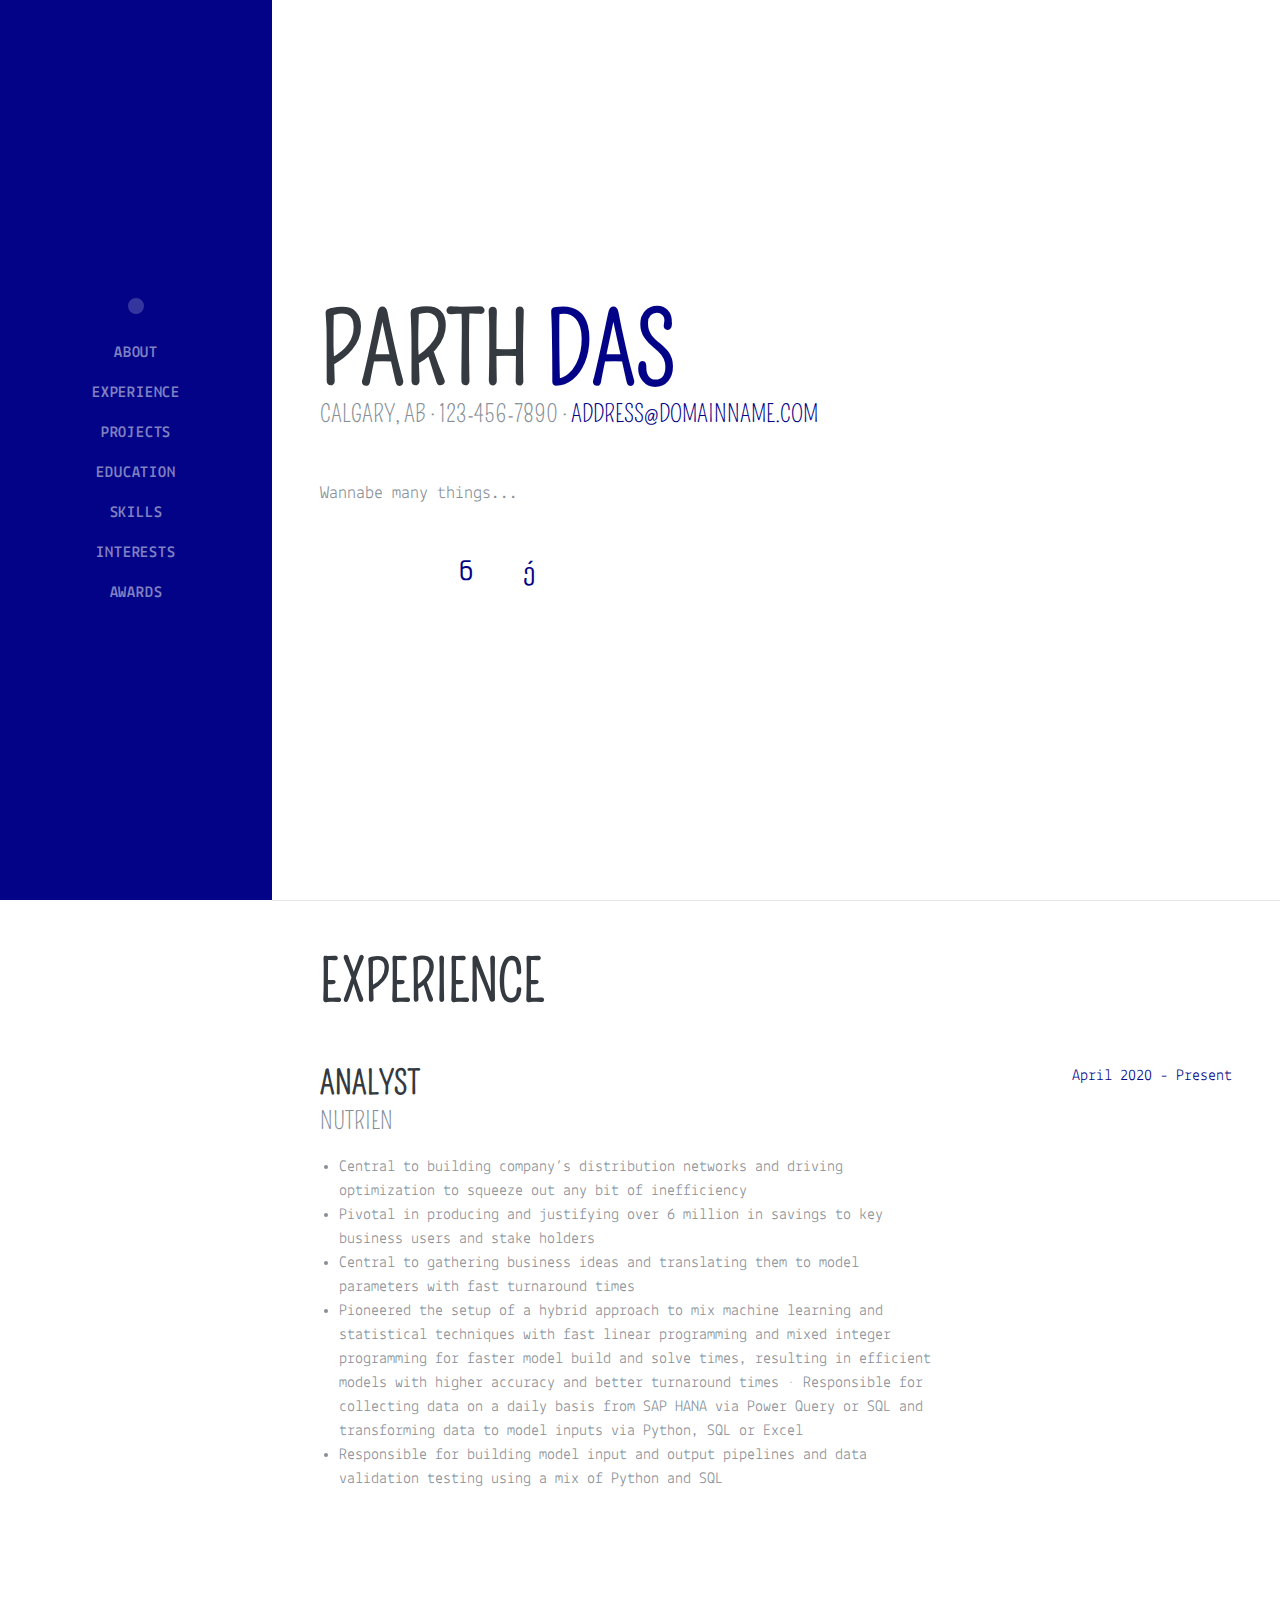
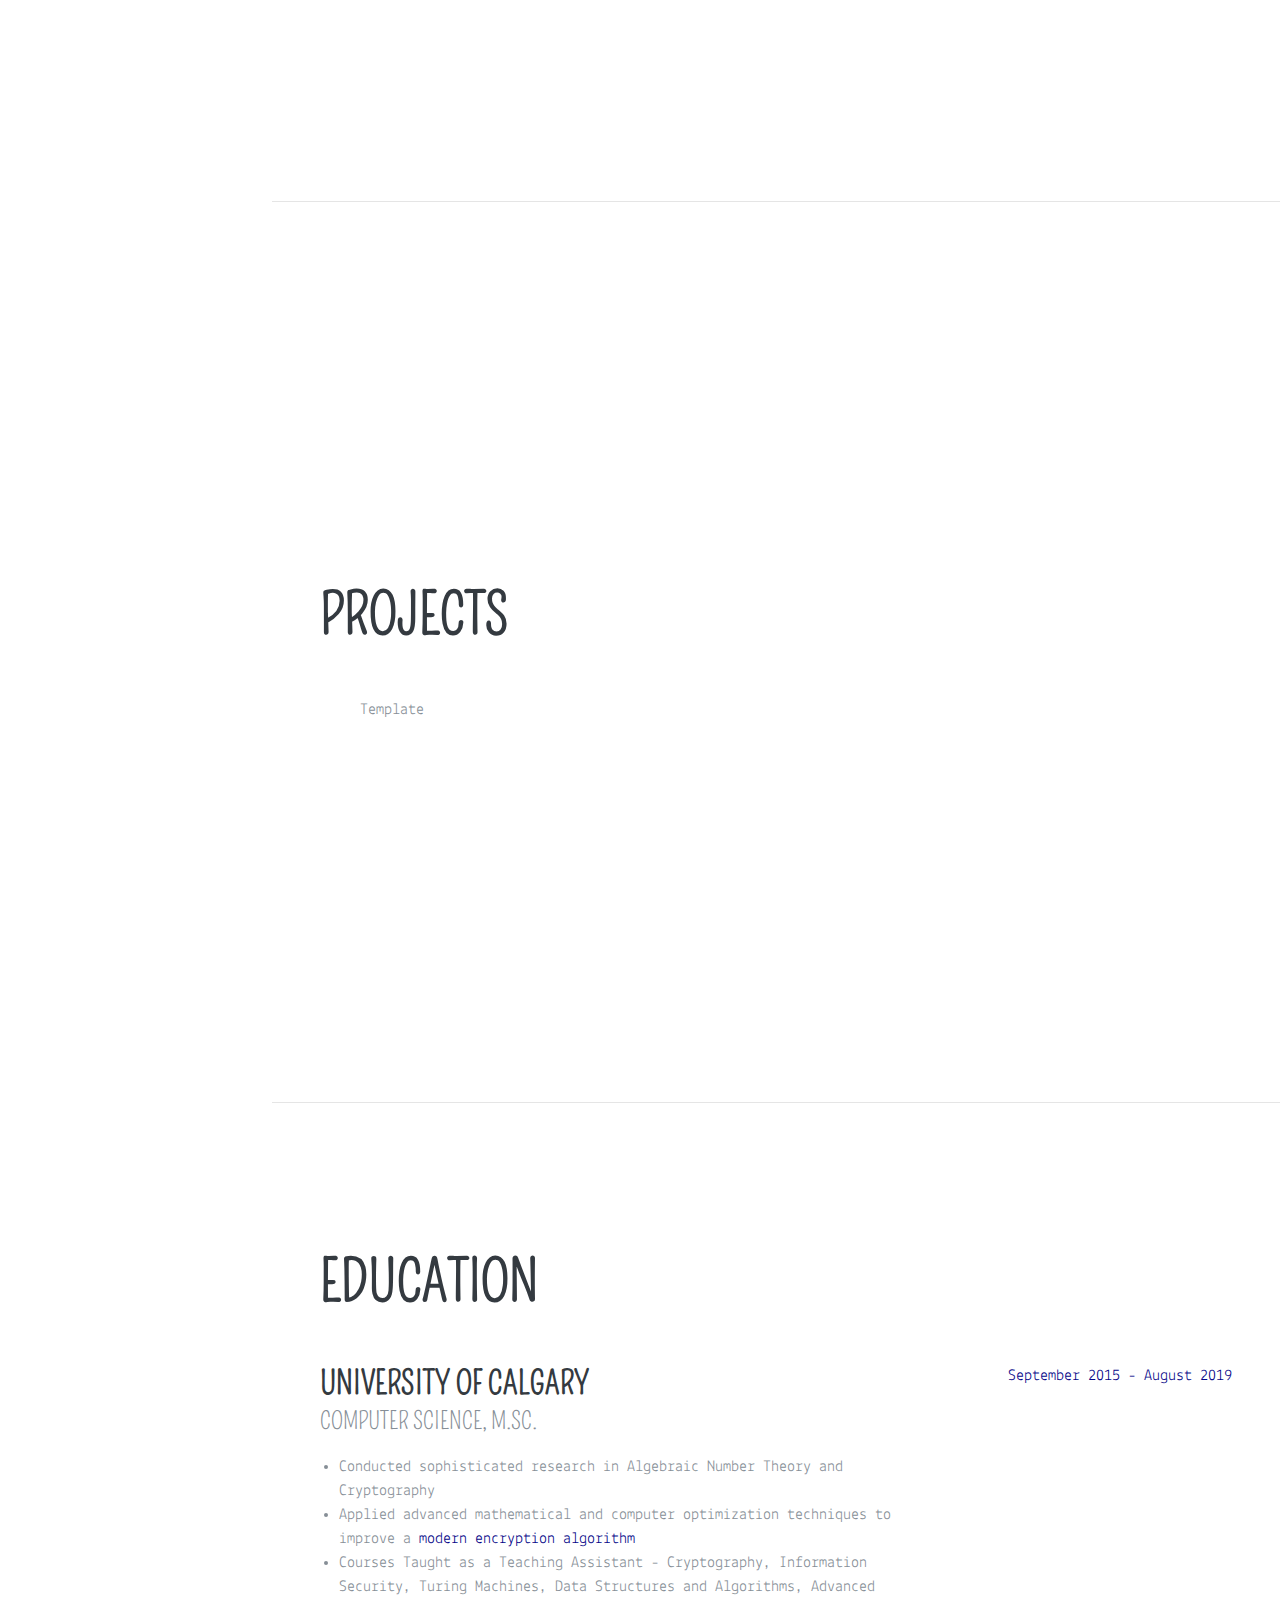
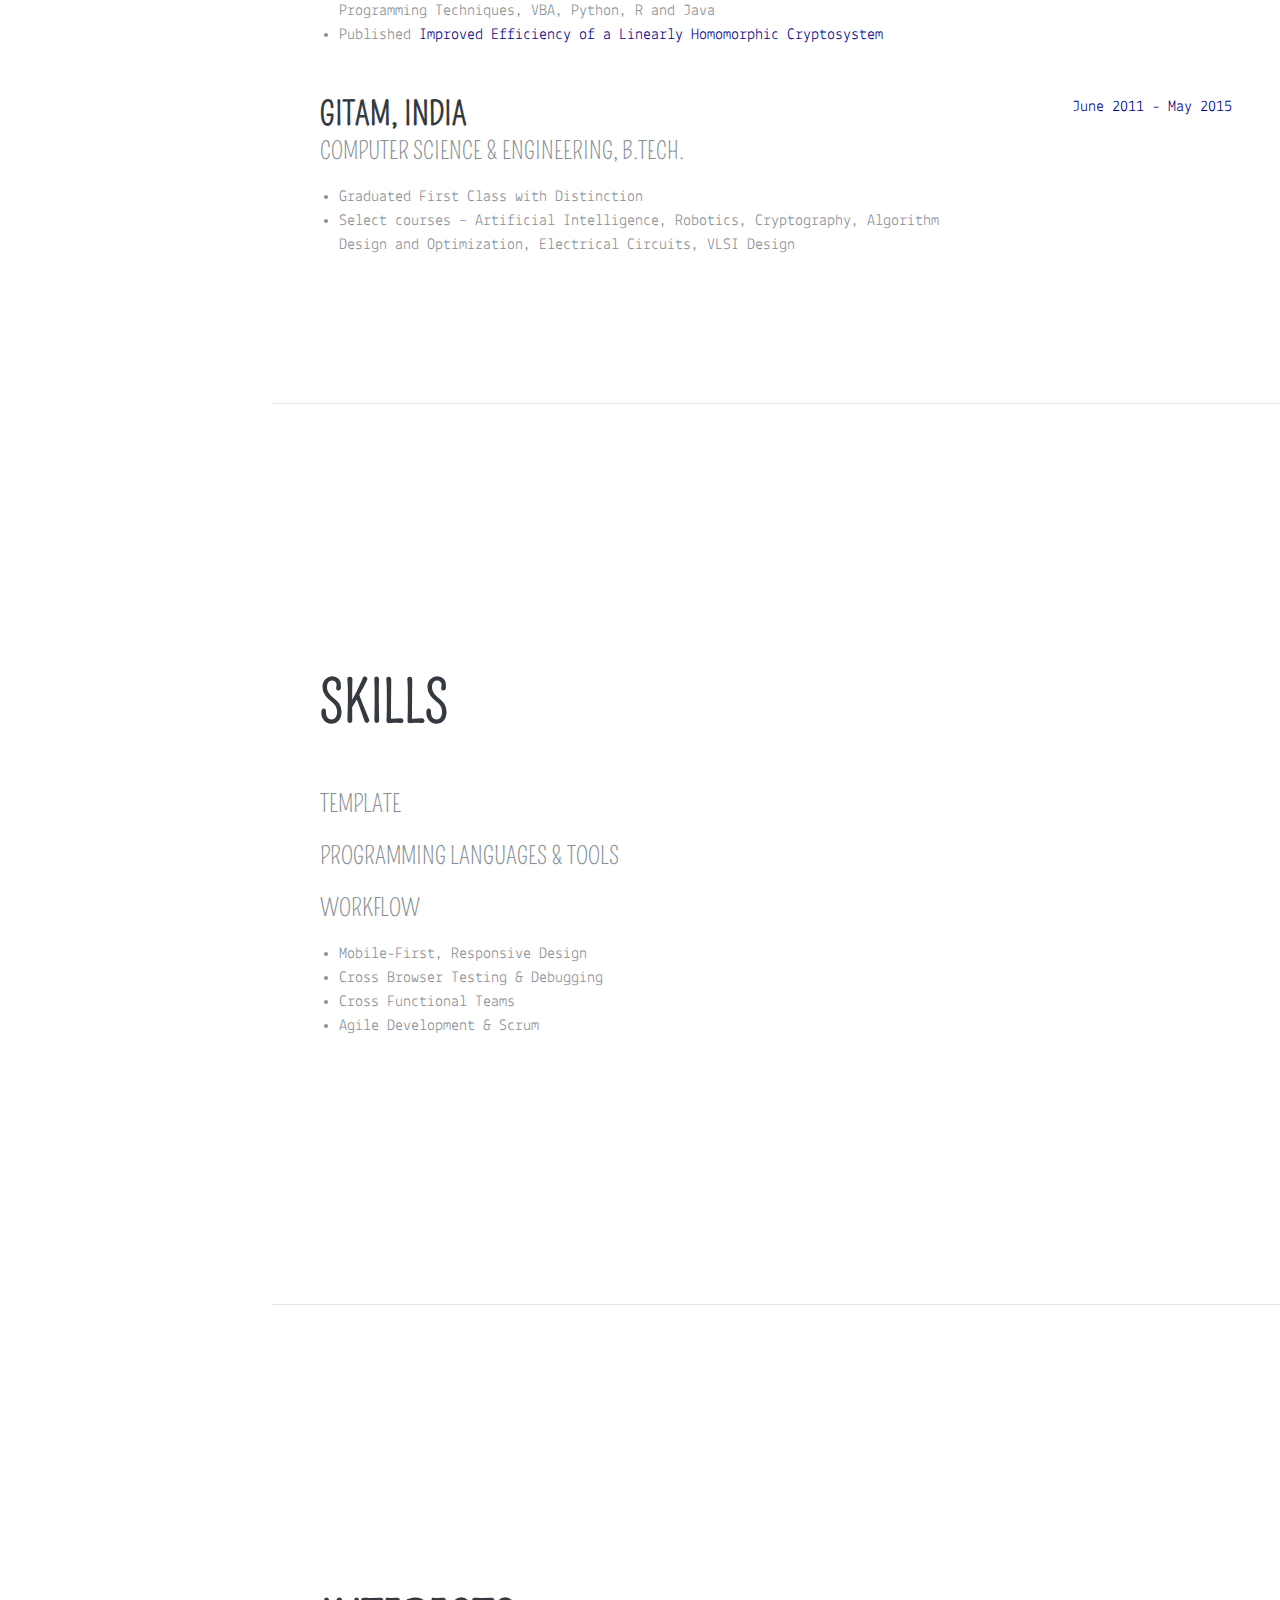
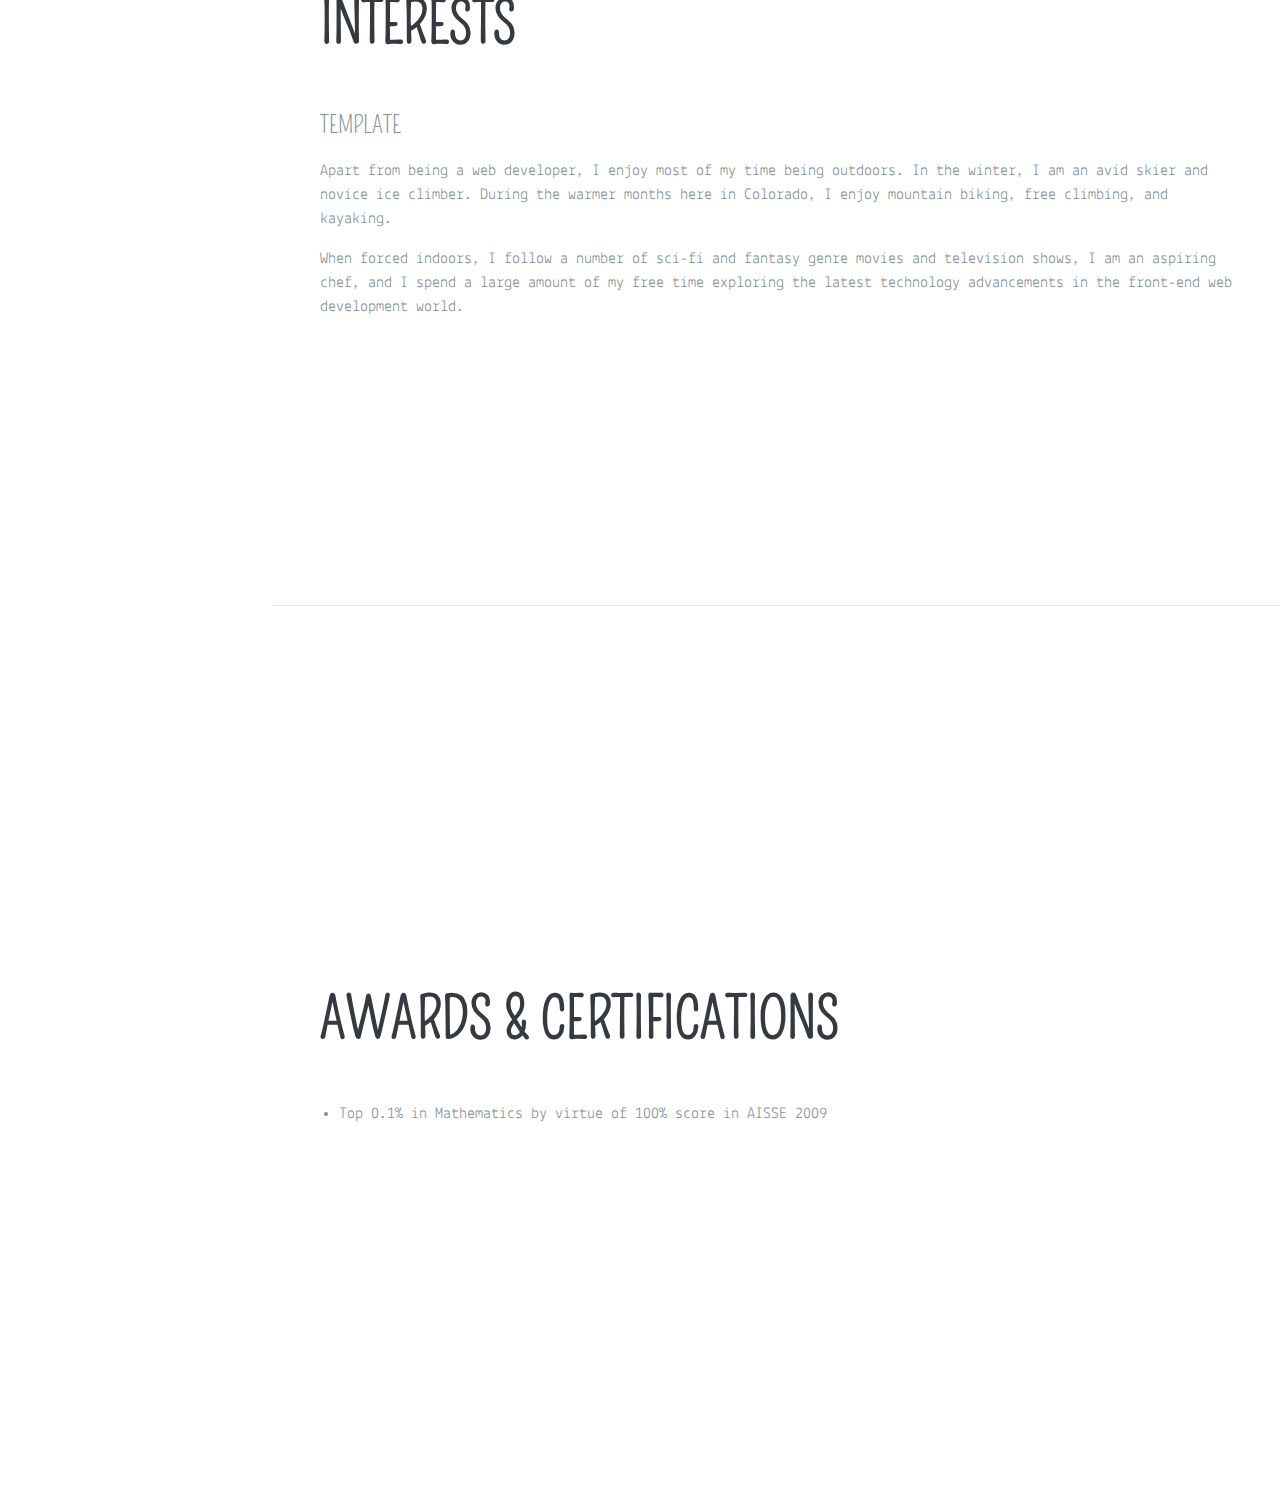
==== commit 093a835a: "Updates" ====
--- a/index.html
+++ b/index.html
@@ -1,4 +1,4 @@
-<!DOCTYPE html><html lang="en"><head><meta charSet="utf-8"/><meta http-equiv="x-ua-compatible" content="ie=edge"/><meta name="viewport" content="width=device-width, initial-scale=1, shrink-to-fit=no"/><style data-href="/./resume/styles.cb93d52a8c168f95a318.css" id="gatsby-global-css">@import url(https://fonts.googleapis.com/css?family=Lekton:400,400i,500,700,800,800i);
+<!DOCTYPE html><html lang="en"><head><meta charSet="utf-8"/><meta http-equiv="x-ua-compatible" content="ie=edge"/><meta name="viewport" content="width=device-width, initial-scale=1, shrink-to-fit=no"/><style data-href="/./resume/styles.9b965b669500786fc889.css" id="gatsby-global-css">@import url(https://fonts.googleapis.com/css?family=Lekton:400,400i,500,700,800,800i);@import url(https://fonts.googleapis.com/css2?family=Pompiere);
 /*!
  * Bootstrap v4.3.1 (https://getbootstrap.com/)
  * Copyright 2011-2019 The Bootstrap Authors
@@ -9,4 +9,4 @@
 /*!
  * Font Awesome Free 5.9.0 by @fontawesome - https://fontawesome.com
  * License - https://fontawesome.com/license/free (Icons: CC BY 4.0, Fonts: SIL OFL 1.1, Code: MIT License)
- */.fa,.fab,.fal,.far,.fas{-moz-osx-font-smoothing:grayscale;-webkit-font-smoothing:antialiased;display:inline-block;font-style:normal;font-variant:normal;text-rendering:auto;line-height:1}.fa-lg{font-size:1.33333em;line-height:.75em;vertical-align:-.0667em}.fa-xs{font-size:.75em}.fa-sm{font-size:.875em}.fa-1x{font-size:1em}.fa-2x{font-size:2em}.fa-3x{font-size:3em}.fa-4x{font-size:4em}.fa-5x{font-size:5em}.fa-6x{font-size:6em}.fa-7x{font-size:7em}.fa-8x{font-size:8em}.fa-9x{font-size:9em}.fa-10x{font-size:10em}.fa-fw{text-align:center;width:1.25em}.fa-ul{list-style-type:none;margin-left:2.5em;padding-left:0}.fa-ul>li{position:relative}.fa-li{left:-2em;position:absolute;text-align:center;width:2em;line-height:inherit}.fa-border{border:.08em solid #eee;border-radius:.1em;padding:.2em .25em .15em}.fa-pull-left{float:left}.fa-pull-right{float:right}.fa.fa-pull-left,.fab.fa-pull-left,.fal.fa-pull-left,.far.fa-pull-left,.fas.fa-pull-left{margin-right:.3em}.fa.fa-pull-right,.fab.fa-pull-right,.fal.fa-pull-right,.far.fa-pull-right,.fas.fa-pull-right{margin-left:.3em}.fa-spin{animation:fa-spin 2s linear infinite}.fa-pulse{animation:fa-spin 1s steps(8) infinite}@keyframes fa-spin{0%{transform:rotate(0deg)}to{transform:rotate(1turn)}}.fa-rotate-90{-ms-filter:"progid:DXImageTransform.Microsoft.BasicImage(rotation=1)";transform:rotate(90deg)}.fa-rotate-180{-ms-filter:"progid:DXImageTransform.Microsoft.BasicImage(rotation=2)";transform:rotate(180deg)}.fa-rotate-270{-ms-filter:"progid:DXImageTransform.Microsoft.BasicImage(rotation=3)";transform:rotate(270deg)}.fa-flip-horizontal{-ms-filter:"progid:DXImageTransform.Microsoft.BasicImage(rotation=0, mirror=1)";transform:scaleX(-1)}.fa-flip-vertical{transform:scaleY(-1)}.fa-flip-both,.fa-flip-horizontal.fa-flip-vertical,.fa-flip-vertical{-ms-filter:"progid:DXImageTransform.Microsoft.BasicImage(rotation=2, mirror=1)"}.fa-flip-both,.fa-flip-horizontal.fa-flip-vertical{transform:scale(-1)}:root .fa-flip-both,:root .fa-flip-horizontal,:root .fa-flip-vertical,:root .fa-rotate-90,:root .fa-rotate-180,:root .fa-rotate-270{filter:none}.fa-stack{display:inline-block;height:2em;line-height:2em;position:relative;vertical-align:middle;width:2.5em}.fa-stack-1x,.fa-stack-2x{left:0;position:absolute;text-align:center;width:100%}.fa-stack-1x{line-height:inherit}.fa-stack-2x{font-size:2em}.fa-inverse{color:#fff}.fa-500px:before{content:"\F26E"}.fa-accessible-icon:before{content:"\F368"}.fa-accusoft:before{content:"\F369"}.fa-acquisitions-incorporated:before{content:"\F6AF"}.fa-ad:before{content:"\F641"}.fa-address-book:before{content:"\F2B9"}.fa-address-card:before{content:"\F2BB"}.fa-adjust:before{content:"\F042"}.fa-adn:before{content:"\F170"}.fa-adobe:before{content:"\F778"}.fa-adversal:before{content:"\F36A"}.fa-affiliatetheme:before{content:"\F36B"}.fa-air-freshener:before{content:"\F5D0"}.fa-airbnb:before{content:"\F834"}.fa-algolia:before{content:"\F36C"}.fa-align-center:before{content:"\F037"}.fa-align-justify:before{content:"\F039"}.fa-align-left:before{content:"\F036"}.fa-align-right:before{content:"\F038"}.fa-alipay:before{content:"\F642"}.fa-allergies:before{content:"\F461"}.fa-amazon:before{content:"\F270"}.fa-amazon-pay:before{content:"\F42C"}.fa-ambulance:before{content:"\F0F9"}.fa-american-sign-language-interpreting:before{content:"\F2A3"}.fa-amilia:before{content:"\F36D"}.fa-anchor:before{content:"\F13D"}.fa-android:before{content:"\F17B"}.fa-angellist:before{content:"\F209"}.fa-angle-double-down:before{content:"\F103"}.fa-angle-double-left:before{content:"\F100"}.fa-angle-double-right:before{content:"\F101"}.fa-angle-double-up:before{content:"\F102"}.fa-angle-down:before{content:"\F107"}.fa-angle-left:before{content:"\F104"}.fa-angle-right:before{content:"\F105"}.fa-angle-up:before{content:"\F106"}.fa-angry:before{content:"\F556"}.fa-angrycreative:before{content:"\F36E"}.fa-angular:before{content:"\F420"}.fa-ankh:before{content:"\F644"}.fa-app-store:before{content:"\F36F"}.fa-app-store-ios:before{content:"\F370"}.fa-apper:before{content:"\F371"}.fa-apple:before{content:"\F179"}.fa-apple-alt:before{content:"\F5D1"}.fa-apple-pay:before{content:"\F415"}.fa-archive:before{content:"\F187"}.fa-archway:before{content:"\F557"}.fa-arrow-alt-circle-down:before{content:"\F358"}.fa-arrow-alt-circle-left:before{content:"\F359"}.fa-arrow-alt-circle-right:before{content:"\F35A"}.fa-arrow-alt-circle-up:before{content:"\F35B"}.fa-arrow-circle-down:before{content:"\F0AB"}.fa-arrow-circle-left:before{content:"\F0A8"}.fa-arrow-circle-right:before{content:"\F0A9"}.fa-arrow-circle-up:before{content:"\F0AA"}.fa-arrow-down:before{content:"\F063"}.fa-arrow-left:before{content:"\F060"}.fa-arrow-right:before{content:"\F061"}.fa-arrow-up:before{content:"\F062"}.fa-arrows-alt:before{content:"\F0B2"}.fa-arrows-alt-h:before{content:"\F337"}.fa-arrows-alt-v:before{content:"\F338"}.fa-artstation:before{content:"\F77A"}.fa-assistive-listening-systems:before{content:"\F2A2"}.fa-asterisk:before{content:"\F069"}.fa-asymmetrik:before{content:"\F372"}.fa-at:before{content:"\F1FA"}.fa-atlas:before{content:"\F558"}.fa-atlassian:before{content:"\F77B"}.fa-atom:before{content:"\F5D2"}.fa-audible:before{content:"\F373"}.fa-audio-description:before{content:"\F29E"}.fa-autoprefixer:before{content:"\F41C"}.fa-avianex:before{content:"\F374"}.fa-aviato:before{content:"\F421"}.fa-award:before{content:"\F559"}.fa-aws:before{content:"\F375"}.fa-baby:before{content:"\F77C"}.fa-baby-carriage:before{content:"\F77D"}.fa-backspace:before{content:"\F55A"}.fa-backward:before{content:"\F04A"}.fa-bacon:before{content:"\F7E5"}.fa-balance-scale:before{content:"\F24E"}.fa-balance-scale-left:before{content:"\F515"}.fa-balance-scale-right:before{content:"\F516"}.fa-ban:before{content:"\F05E"}.fa-band-aid:before{content:"\F462"}.fa-bandcamp:before{content:"\F2D5"}.fa-barcode:before{content:"\F02A"}.fa-bars:before{content:"\F0C9"}.fa-baseball-ball:before{content:"\F433"}.fa-basketball-ball:before{content:"\F434"}.fa-bath:before{content:"\F2CD"}.fa-battery-empty:before{content:"\F244"}.fa-battery-full:before{content:"\F240"}.fa-battery-half:before{content:"\F242"}.fa-battery-quarter:before{content:"\F243"}.fa-battery-three-quarters:before{content:"\F241"}.fa-battle-net:before{content:"\F835"}.fa-bed:before{content:"\F236"}.fa-beer:before{content:"\F0FC"}.fa-behance:before{content:"\F1B4"}.fa-behance-square:before{content:"\F1B5"}.fa-bell:before{content:"\F0F3"}.fa-bell-slash:before{content:"\F1F6"}.fa-bezier-curve:before{content:"\F55B"}.fa-bible:before{content:"\F647"}.fa-bicycle:before{content:"\F206"}.fa-biking:before{content:"\F84A"}.fa-bimobject:before{content:"\F378"}.fa-binoculars:before{content:"\F1E5"}.fa-biohazard:before{content:"\F780"}.fa-birthday-cake:before{content:"\F1FD"}.fa-bitbucket:before{content:"\F171"}.fa-bitcoin:before{content:"\F379"}.fa-bity:before{content:"\F37A"}.fa-black-tie:before{content:"\F27E"}.fa-blackberry:before{content:"\F37B"}.fa-blender:before{content:"\F517"}.fa-blender-phone:before{content:"\F6B6"}.fa-blind:before{content:"\F29D"}.fa-blog:before{content:"\F781"}.fa-blogger:before{content:"\F37C"}.fa-blogger-b:before{content:"\F37D"}.fa-bluetooth:before{content:"\F293"}.fa-bluetooth-b:before{content:"\F294"}.fa-bold:before{content:"\F032"}.fa-bolt:before{content:"\F0E7"}.fa-bomb:before{content:"\F1E2"}.fa-bone:before{content:"\F5D7"}.fa-bong:before{content:"\F55C"}.fa-book:before{content:"\F02D"}.fa-book-dead:before{content:"\F6B7"}.fa-book-medical:before{content:"\F7E6"}.fa-book-open:before{content:"\F518"}.fa-book-reader:before{content:"\F5DA"}.fa-bookmark:before{content:"\F02E"}.fa-bootstrap:before{content:"\F836"}.fa-border-all:before{content:"\F84C"}.fa-border-none:before{content:"\F850"}.fa-border-style:before{content:"\F853"}.fa-bowling-ball:before{content:"\F436"}.fa-box:before{content:"\F466"}.fa-box-open:before{content:"\F49E"}.fa-boxes:before{content:"\F468"}.fa-braille:before{content:"\F2A1"}.fa-brain:before{content:"\F5DC"}.fa-bread-slice:before{content:"\F7EC"}.fa-briefcase:before{content:"\F0B1"}.fa-briefcase-medical:before{content:"\F469"}.fa-broadcast-tower:before{content:"\F519"}.fa-broom:before{content:"\F51A"}.fa-brush:before{content:"\F55D"}.fa-btc:before{content:"\F15A"}.fa-buffer:before{content:"\F837"}.fa-bug:before{content:"\F188"}.fa-building:before{content:"\F1AD"}.fa-bullhorn:before{content:"\F0A1"}.fa-bullseye:before{content:"\F140"}.fa-burn:before{content:"\F46A"}.fa-buromobelexperte:before{content:"\F37F"}.fa-bus:before{content:"\F207"}.fa-bus-alt:before{content:"\F55E"}.fa-business-time:before{content:"\F64A"}.fa-buysellads:before{content:"\F20D"}.fa-calculator:before{content:"\F1EC"}.fa-calendar:before{content:"\F133"}.fa-calendar-alt:before{content:"\F073"}.fa-calendar-check:before{content:"\F274"}.fa-calendar-day:before{content:"\F783"}.fa-calendar-minus:before{content:"\F272"}.fa-calendar-plus:before{content:"\F271"}.fa-calendar-times:before{content:"\F273"}.fa-calendar-week:before{content:"\F784"}.fa-camera:before{content:"\F030"}.fa-camera-retro:before{content:"\F083"}.fa-campground:before{content:"\F6BB"}.fa-canadian-maple-leaf:before{content:"\F785"}.fa-candy-cane:before{content:"\F786"}.fa-cannabis:before{content:"\F55F"}.fa-capsules:before{content:"\F46B"}.fa-car:before{content:"\F1B9"}.fa-car-alt:before{content:"\F5DE"}.fa-car-battery:before{content:"\F5DF"}.fa-car-crash:before{content:"\F5E1"}.fa-car-side:before{content:"\F5E4"}.fa-caret-down:before{content:"\F0D7"}.fa-caret-left:before{content:"\F0D9"}.fa-caret-right:before{content:"\F0DA"}.fa-caret-square-down:before{content:"\F150"}.fa-caret-square-left:before{content:"\F191"}.fa-caret-square-right:before{content:"\F152"}.fa-caret-square-up:before{content:"\F151"}.fa-caret-up:before{content:"\F0D8"}.fa-carrot:before{content:"\F787"}.fa-cart-arrow-down:before{content:"\F218"}.fa-cart-plus:before{content:"\F217"}.fa-cash-register:before{content:"\F788"}.fa-cat:before{content:"\F6BE"}.fa-cc-amazon-pay:before{content:"\F42D"}.fa-cc-amex:before{content:"\F1F3"}.fa-cc-apple-pay:before{content:"\F416"}.fa-cc-diners-club:before{content:"\F24C"}.fa-cc-discover:before{content:"\F1F2"}.fa-cc-jcb:before{content:"\F24B"}.fa-cc-mastercard:before{content:"\F1F1"}.fa-cc-paypal:before{content:"\F1F4"}.fa-cc-stripe:before{content:"\F1F5"}.fa-cc-visa:before{content:"\F1F0"}.fa-centercode:before{content:"\F380"}.fa-centos:before{content:"\F789"}.fa-certificate:before{content:"\F0A3"}.fa-chair:before{content:"\F6C0"}.fa-chalkboard:before{content:"\F51B"}.fa-chalkboard-teacher:before{content:"\F51C"}.fa-charging-station:before{content:"\F5E7"}.fa-chart-area:before{content:"\F1FE"}.fa-chart-bar:before{content:"\F080"}.fa-chart-line:before{content:"\F201"}.fa-chart-pie:before{content:"\F200"}.fa-check:before{content:"\F00C"}.fa-check-circle:before{content:"\F058"}.fa-check-double:before{content:"\F560"}.fa-check-square:before{content:"\F14A"}.fa-cheese:before{content:"\F7EF"}.fa-chess:before{content:"\F439"}.fa-chess-bishop:before{content:"\F43A"}.fa-chess-board:before{content:"\F43C"}.fa-chess-king:before{content:"\F43F"}.fa-chess-knight:before{content:"\F441"}.fa-chess-pawn:before{content:"\F443"}.fa-chess-queen:before{content:"\F445"}.fa-chess-rook:before{content:"\F447"}.fa-chevron-circle-down:before{content:"\F13A"}.fa-chevron-circle-left:before{content:"\F137"}.fa-chevron-circle-right:before{content:"\F138"}.fa-chevron-circle-up:before{content:"\F139"}.fa-chevron-down:before{content:"\F078"}.fa-chevron-left:before{content:"\F053"}.fa-chevron-right:before{content:"\F054"}.fa-chevron-up:before{content:"\F077"}.fa-child:before{content:"\F1AE"}.fa-chrome:before{content:"\F268"}.fa-chromecast:before{content:"\F838"}.fa-church:before{content:"\F51D"}.fa-circle:before{content:"\F111"}.fa-circle-notch:before{content:"\F1CE"}.fa-city:before{content:"\F64F"}.fa-clinic-medical:before{content:"\F7F2"}.fa-clipboard:before{content:"\F328"}.fa-clipboard-check:before{content:"\F46C"}.fa-clipboard-list:before{content:"\F46D"}.fa-clock:before{content:"\F017"}.fa-clone:before{content:"\F24D"}.fa-closed-captioning:before{content:"\F20A"}.fa-cloud:before{content:"\F0C2"}.fa-cloud-download-alt:before{content:"\F381"}.fa-cloud-meatball:before{content:"\F73B"}.fa-cloud-moon:before{content:"\F6C3"}.fa-cloud-moon-rain:before{content:"\F73C"}.fa-cloud-rain:before{content:"\F73D"}.fa-cloud-showers-heavy:before{content:"\F740"}.fa-cloud-sun:before{content:"\F6C4"}.fa-cloud-sun-rain:before{content:"\F743"}.fa-cloud-upload-alt:before{content:"\F382"}.fa-cloudscale:before{content:"\F383"}.fa-cloudsmith:before{content:"\F384"}.fa-cloudversify:before{content:"\F385"}.fa-cocktail:before{content:"\F561"}.fa-code:before{content:"\F121"}.fa-code-branch:before{content:"\F126"}.fa-codepen:before{content:"\F1CB"}.fa-codiepie:before{content:"\F284"}.fa-coffee:before{content:"\F0F4"}.fa-cog:before{content:"\F013"}.fa-cogs:before{content:"\F085"}.fa-coins:before{content:"\F51E"}.fa-columns:before{content:"\F0DB"}.fa-comment:before{content:"\F075"}.fa-comment-alt:before{content:"\F27A"}.fa-comment-dollar:before{content:"\F651"}.fa-comment-dots:before{content:"\F4AD"}.fa-comment-medical:before{content:"\F7F5"}.fa-comment-slash:before{content:"\F4B3"}.fa-comments:before{content:"\F086"}.fa-comments-dollar:before{content:"\F653"}.fa-compact-disc:before{content:"\F51F"}.fa-compass:before{content:"\F14E"}.fa-compress:before{content:"\F066"}.fa-compress-arrows-alt:before{content:"\F78C"}.fa-concierge-bell:before{content:"\F562"}.fa-confluence:before{content:"\F78D"}.fa-connectdevelop:before{content:"\F20E"}.fa-contao:before{content:"\F26D"}.fa-cookie:before{content:"\F563"}.fa-cookie-bite:before{content:"\F564"}.fa-copy:before{content:"\F0C5"}.fa-copyright:before{content:"\F1F9"}.fa-couch:before{content:"\F4B8"}.fa-cpanel:before{content:"\F388"}.fa-creative-commons:before{content:"\F25E"}.fa-creative-commons-by:before{content:"\F4E7"}.fa-creative-commons-nc:before{content:"\F4E8"}.fa-creative-commons-nc-eu:before{content:"\F4E9"}.fa-creative-commons-nc-jp:before{content:"\F4EA"}.fa-creative-commons-nd:before{content:"\F4EB"}.fa-creative-commons-pd:before{content:"\F4EC"}.fa-creative-commons-pd-alt:before{content:"\F4ED"}.fa-creative-commons-remix:before{content:"\F4EE"}.fa-creative-commons-sa:before{content:"\F4EF"}.fa-creative-commons-sampling:before{content:"\F4F0"}.fa-creative-commons-sampling-plus:before{content:"\F4F1"}.fa-creative-commons-share:before{content:"\F4F2"}.fa-creative-commons-zero:before{content:"\F4F3"}.fa-credit-card:before{content:"\F09D"}.fa-critical-role:before{content:"\F6C9"}.fa-crop:before{content:"\F125"}.fa-crop-alt:before{content:"\F565"}.fa-cross:before{content:"\F654"}.fa-crosshairs:before{content:"\F05B"}.fa-crow:before{content:"\F520"}.fa-crown:before{content:"\F521"}.fa-crutch:before{content:"\F7F7"}.fa-css3:before{content:"\F13C"}.fa-css3-alt:before{content:"\F38B"}.fa-cube:before{content:"\F1B2"}.fa-cubes:before{content:"\F1B3"}.fa-cut:before{content:"\F0C4"}.fa-cuttlefish:before{content:"\F38C"}.fa-d-and-d:before{content:"\F38D"}.fa-d-and-d-beyond:before{content:"\F6CA"}.fa-dashcube:before{content:"\F210"}.fa-database:before{content:"\F1C0"}.fa-deaf:before{content:"\F2A4"}.fa-delicious:before{content:"\F1A5"}.fa-democrat:before{content:"\F747"}.fa-deploydog:before{content:"\F38E"}.fa-deskpro:before{content:"\F38F"}.fa-desktop:before{content:"\F108"}.fa-dev:before{content:"\F6CC"}.fa-deviantart:before{content:"\F1BD"}.fa-dharmachakra:before{content:"\F655"}.fa-dhl:before{content:"\F790"}.fa-diagnoses:before{content:"\F470"}.fa-diaspora:before{content:"\F791"}.fa-dice:before{content:"\F522"}.fa-dice-d20:before{content:"\F6CF"}.fa-dice-d6:before{content:"\F6D1"}.fa-dice-five:before{content:"\F523"}.fa-dice-four:before{content:"\F524"}.fa-dice-one:before{content:"\F525"}.fa-dice-six:before{content:"\F526"}.fa-dice-three:before{content:"\F527"}.fa-dice-two:before{content:"\F528"}.fa-digg:before{content:"\F1A6"}.fa-digital-ocean:before{content:"\F391"}.fa-digital-tachograph:before{content:"\F566"}.fa-directions:before{content:"\F5EB"}.fa-discord:before{content:"\F392"}.fa-discourse:before{content:"\F393"}.fa-divide:before{content:"\F529"}.fa-dizzy:before{content:"\F567"}.fa-dna:before{content:"\F471"}.fa-dochub:before{content:"\F394"}.fa-docker:before{content:"\F395"}.fa-dog:before{content:"\F6D3"}.fa-dollar-sign:before{content:"\F155"}.fa-dolly:before{content:"\F472"}.fa-dolly-flatbed:before{content:"\F474"}.fa-donate:before{content:"\F4B9"}.fa-door-closed:before{content:"\F52A"}.fa-door-open:before{content:"\F52B"}.fa-dot-circle:before{content:"\F192"}.fa-dove:before{content:"\F4BA"}.fa-download:before{content:"\F019"}.fa-draft2digital:before{content:"\F396"}.fa-drafting-compass:before{content:"\F568"}.fa-dragon:before{content:"\F6D5"}.fa-draw-polygon:before{content:"\F5EE"}.fa-dribbble:before{content:"\F17D"}.fa-dribbble-square:before{content:"\F397"}.fa-dropbox:before{content:"\F16B"}.fa-drum:before{content:"\F569"}.fa-drum-steelpan:before{content:"\F56A"}.fa-drumstick-bite:before{content:"\F6D7"}.fa-drupal:before{content:"\F1A9"}.fa-dumbbell:before{content:"\F44B"}.fa-dumpster:before{content:"\F793"}.fa-dumpster-fire:before{content:"\F794"}.fa-dungeon:before{content:"\F6D9"}.fa-dyalog:before{content:"\F399"}.fa-earlybirds:before{content:"\F39A"}.fa-ebay:before{content:"\F4F4"}.fa-edge:before{content:"\F282"}.fa-edit:before{content:"\F044"}.fa-egg:before{content:"\F7FB"}.fa-eject:before{content:"\F052"}.fa-elementor:before{content:"\F430"}.fa-ellipsis-h:before{content:"\F141"}.fa-ellipsis-v:before{content:"\F142"}.fa-ello:before{content:"\F5F1"}.fa-ember:before{content:"\F423"}.fa-empire:before{content:"\F1D1"}.fa-envelope:before{content:"\F0E0"}.fa-envelope-open:before{content:"\F2B6"}.fa-envelope-open-text:before{content:"\F658"}.fa-envelope-square:before{content:"\F199"}.fa-envira:before{content:"\F299"}.fa-equals:before{content:"\F52C"}.fa-eraser:before{content:"\F12D"}.fa-erlang:before{content:"\F39D"}.fa-ethereum:before{content:"\F42E"}.fa-ethernet:before{content:"\F796"}.fa-etsy:before{content:"\F2D7"}.fa-euro-sign:before{content:"\F153"}.fa-evernote:before{content:"\F839"}.fa-exchange-alt:before{content:"\F362"}.fa-exclamation:before{content:"\F12A"}.fa-exclamation-circle:before{content:"\F06A"}.fa-exclamation-triangle:before{content:"\F071"}.fa-expand:before{content:"\F065"}.fa-expand-arrows-alt:before{content:"\F31E"}.fa-expeditedssl:before{content:"\F23E"}.fa-external-link-alt:before{content:"\F35D"}.fa-external-link-square-alt:before{content:"\F360"}.fa-eye:before{content:"\F06E"}.fa-eye-dropper:before{content:"\F1FB"}.fa-eye-slash:before{content:"\F070"}.fa-facebook:before{content:"\F09A"}.fa-facebook-f:before{content:"\F39E"}.fa-facebook-messenger:before{content:"\F39F"}.fa-facebook-square:before{content:"\F082"}.fa-fan:before{content:"\F863"}.fa-fantasy-flight-games:before{content:"\F6DC"}.fa-fast-backward:before{content:"\F049"}.fa-fast-forward:before{content:"\F050"}.fa-fax:before{content:"\F1AC"}.fa-feather:before{content:"\F52D"}.fa-feather-alt:before{content:"\F56B"}.fa-fedex:before{content:"\F797"}.fa-fedora:before{content:"\F798"}.fa-female:before{content:"\F182"}.fa-fighter-jet:before{content:"\F0FB"}.fa-figma:before{content:"\F799"}.fa-file:before{content:"\F15B"}.fa-file-alt:before{content:"\F15C"}.fa-file-archive:before{content:"\F1C6"}.fa-file-audio:before{content:"\F1C7"}.fa-file-code:before{content:"\F1C9"}.fa-file-contract:before{content:"\F56C"}.fa-file-csv:before{content:"\F6DD"}.fa-file-download:before{content:"\F56D"}.fa-file-excel:before{content:"\F1C3"}.fa-file-export:before{content:"\F56E"}.fa-file-image:before{content:"\F1C5"}.fa-file-import:before{content:"\F56F"}.fa-file-invoice:before{content:"\F570"}.fa-file-invoice-dollar:before{content:"\F571"}.fa-file-medical:before{content:"\F477"}.fa-file-medical-alt:before{content:"\F478"}.fa-file-pdf:before{content:"\F1C1"}.fa-file-powerpoint:before{content:"\F1C4"}.fa-file-prescription:before{content:"\F572"}.fa-file-signature:before{content:"\F573"}.fa-file-upload:before{content:"\F574"}.fa-file-video:before{content:"\F1C8"}.fa-file-word:before{content:"\F1C2"}.fa-fill:before{content:"\F575"}.fa-fill-drip:before{content:"\F576"}.fa-film:before{content:"\F008"}.fa-filter:before{content:"\F0B0"}.fa-fingerprint:before{content:"\F577"}.fa-fire:before{content:"\F06D"}.fa-fire-alt:before{content:"\F7E4"}.fa-fire-extinguisher:before{content:"\F134"}.fa-firefox:before{content:"\F269"}.fa-first-aid:before{content:"\F479"}.fa-first-order:before{content:"\F2B0"}.fa-first-order-alt:before{content:"\F50A"}.fa-firstdraft:before{content:"\F3A1"}.fa-fish:before{content:"\F578"}.fa-fist-raised:before{content:"\F6DE"}.fa-flag:before{content:"\F024"}.fa-flag-checkered:before{content:"\F11E"}.fa-flag-usa:before{content:"\F74D"}.fa-flask:before{content:"\F0C3"}.fa-flickr:before{content:"\F16E"}.fa-flipboard:before{content:"\F44D"}.fa-flushed:before{content:"\F579"}.fa-fly:before{content:"\F417"}.fa-folder:before{content:"\F07B"}.fa-folder-minus:before{content:"\F65D"}.fa-folder-open:before{content:"\F07C"}.fa-folder-plus:before{content:"\F65E"}.fa-font:before{content:"\F031"}.fa-font-awesome:before{content:"\F2B4"}.fa-font-awesome-alt:before{content:"\F35C"}.fa-font-awesome-flag:before{content:"\F425"}.fa-font-awesome-logo-full:before{content:"\F4E6"}.fa-fonticons:before{content:"\F280"}.fa-fonticons-fi:before{content:"\F3A2"}.fa-football-ball:before{content:"\F44E"}.fa-fort-awesome:before{content:"\F286"}.fa-fort-awesome-alt:before{content:"\F3A3"}.fa-forumbee:before{content:"\F211"}.fa-forward:before{content:"\F04E"}.fa-foursquare:before{content:"\F180"}.fa-free-code-camp:before{content:"\F2C5"}.fa-freebsd:before{content:"\F3A4"}.fa-frog:before{content:"\F52E"}.fa-frown:before{content:"\F119"}.fa-frown-open:before{content:"\F57A"}.fa-fulcrum:before{content:"\F50B"}.fa-funnel-dollar:before{content:"\F662"}.fa-futbol:before{content:"\F1E3"}.fa-galactic-republic:before{content:"\F50C"}.fa-galactic-senate:before{content:"\F50D"}.fa-gamepad:before{content:"\F11B"}.fa-gas-pump:before{content:"\F52F"}.fa-gavel:before{content:"\F0E3"}.fa-gem:before{content:"\F3A5"}.fa-genderless:before{content:"\F22D"}.fa-get-pocket:before{content:"\F265"}.fa-gg:before{content:"\F260"}.fa-gg-circle:before{content:"\F261"}.fa-ghost:before{content:"\F6E2"}.fa-gift:before{content:"\F06B"}.fa-gifts:before{content:"\F79C"}.fa-git:before{content:"\F1D3"}.fa-git-alt:before{content:"\F841"}.fa-git-square:before{content:"\F1D2"}.fa-github:before{content:"\F09B"}.fa-github-alt:before{content:"\F113"}.fa-github-square:before{content:"\F092"}.fa-gitkraken:before{content:"\F3A6"}.fa-gitlab:before{content:"\F296"}.fa-gitter:before{content:"\F426"}.fa-glass-cheers:before{content:"\F79F"}.fa-glass-martini:before{content:"\F000"}.fa-glass-martini-alt:before{content:"\F57B"}.fa-glass-whiskey:before{content:"\F7A0"}.fa-glasses:before{content:"\F530"}.fa-glide:before{content:"\F2A5"}.fa-glide-g:before{content:"\F2A6"}.fa-globe:before{content:"\F0AC"}.fa-globe-africa:before{content:"\F57C"}.fa-globe-americas:before{content:"\F57D"}.fa-globe-asia:before{content:"\F57E"}.fa-globe-europe:before{content:"\F7A2"}.fa-gofore:before{content:"\F3A7"}.fa-golf-ball:before{content:"\F450"}.fa-goodreads:before{content:"\F3A8"}.fa-goodreads-g:before{content:"\F3A9"}.fa-google:before{content:"\F1A0"}.fa-google-drive:before{content:"\F3AA"}.fa-google-play:before{content:"\F3AB"}.fa-google-plus:before{content:"\F2B3"}.fa-google-plus-g:before{content:"\F0D5"}.fa-google-plus-square:before{content:"\F0D4"}.fa-google-wallet:before{content:"\F1EE"}.fa-gopuram:before{content:"\F664"}.fa-graduation-cap:before{content:"\F19D"}.fa-gratipay:before{content:"\F184"}.fa-grav:before{content:"\F2D6"}.fa-greater-than:before{content:"\F531"}.fa-greater-than-equal:before{content:"\F532"}.fa-grimace:before{content:"\F57F"}.fa-grin:before{content:"\F580"}.fa-grin-alt:before{content:"\F581"}.fa-grin-beam:before{content:"\F582"}.fa-grin-beam-sweat:before{content:"\F583"}.fa-grin-hearts:before{content:"\F584"}.fa-grin-squint:before{content:"\F585"}.fa-grin-squint-tears:before{content:"\F586"}.fa-grin-stars:before{content:"\F587"}.fa-grin-tears:before{content:"\F588"}.fa-grin-tongue:before{content:"\F589"}.fa-grin-tongue-squint:before{content:"\F58A"}.fa-grin-tongue-wink:before{content:"\F58B"}.fa-grin-wink:before{content:"\F58C"}.fa-grip-horizontal:before{content:"\F58D"}.fa-grip-lines:before{content:"\F7A4"}.fa-grip-lines-vertical:before{content:"\F7A5"}.fa-grip-vertical:before{content:"\F58E"}.fa-gripfire:before{content:"\F3AC"}.fa-grunt:before{content:"\F3AD"}.fa-guitar:before{content:"\F7A6"}.fa-gulp:before{content:"\F3AE"}.fa-h-square:before{content:"\F0FD"}.fa-hacker-news:before{content:"\F1D4"}.fa-hacker-news-square:before{content:"\F3AF"}.fa-hackerrank:before{content:"\F5F7"}.fa-hamburger:before{content:"\F805"}.fa-hammer:before{content:"\F6E3"}.fa-hamsa:before{content:"\F665"}.fa-hand-holding:before{content:"\F4BD"}.fa-hand-holding-heart:before{content:"\F4BE"}.fa-hand-holding-usd:before{content:"\F4C0"}.fa-hand-lizard:before{content:"\F258"}.fa-hand-middle-finger:before{content:"\F806"}.fa-hand-paper:before{content:"\F256"}.fa-hand-peace:before{content:"\F25B"}.fa-hand-point-down:before{content:"\F0A7"}.fa-hand-point-left:before{content:"\F0A5"}.fa-hand-point-right:before{content:"\F0A4"}.fa-hand-point-up:before{content:"\F0A6"}.fa-hand-pointer:before{content:"\F25A"}.fa-hand-rock:before{content:"\F255"}.fa-hand-scissors:before{content:"\F257"}.fa-hand-spock:before{content:"\F259"}.fa-hands:before{content:"\F4C2"}.fa-hands-helping:before{content:"\F4C4"}.fa-handshake:before{content:"\F2B5"}.fa-hanukiah:before{content:"\F6E6"}.fa-hard-hat:before{content:"\F807"}.fa-hashtag:before{content:"\F292"}.fa-hat-wizard:before{content:"\F6E8"}.fa-haykal:before{content:"\F666"}.fa-hdd:before{content:"\F0A0"}.fa-heading:before{content:"\F1DC"}.fa-headphones:before{content:"\F025"}.fa-headphones-alt:before{content:"\F58F"}.fa-headset:before{content:"\F590"}.fa-heart:before{content:"\F004"}.fa-heart-broken:before{content:"\F7A9"}.fa-heartbeat:before{content:"\F21E"}.fa-helicopter:before{content:"\F533"}.fa-highlighter:before{content:"\F591"}.fa-hiking:before{content:"\F6EC"}.fa-hippo:before{content:"\F6ED"}.fa-hips:before{content:"\F452"}.fa-hire-a-helper:before{content:"\F3B0"}.fa-history:before{content:"\F1DA"}.fa-hockey-puck:before{content:"\F453"}.fa-holly-berry:before{content:"\F7AA"}.fa-home:before{content:"\F015"}.fa-hooli:before{content:"\F427"}.fa-hornbill:before{content:"\F592"}.fa-horse:before{content:"\F6F0"}.fa-horse-head:before{content:"\F7AB"}.fa-hospital:before{content:"\F0F8"}.fa-hospital-alt:before{content:"\F47D"}.fa-hospital-symbol:before{content:"\F47E"}.fa-hot-tub:before{content:"\F593"}.fa-hotdog:before{content:"\F80F"}.fa-hotel:before{content:"\F594"}.fa-hotjar:before{content:"\F3B1"}.fa-hourglass:before{content:"\F254"}.fa-hourglass-end:before{content:"\F253"}.fa-hourglass-half:before{content:"\F252"}.fa-hourglass-start:before{content:"\F251"}.fa-house-damage:before{content:"\F6F1"}.fa-houzz:before{content:"\F27C"}.fa-hryvnia:before{content:"\F6F2"}.fa-html5:before{content:"\F13B"}.fa-hubspot:before{content:"\F3B2"}.fa-i-cursor:before{content:"\F246"}.fa-ice-cream:before{content:"\F810"}.fa-icicles:before{content:"\F7AD"}.fa-icons:before{content:"\F86D"}.fa-id-badge:before{content:"\F2C1"}.fa-id-card:before{content:"\F2C2"}.fa-id-card-alt:before{content:"\F47F"}.fa-igloo:before{content:"\F7AE"}.fa-image:before{content:"\F03E"}.fa-images:before{content:"\F302"}.fa-imdb:before{content:"\F2D8"}.fa-inbox:before{content:"\F01C"}.fa-indent:before{content:"\F03C"}.fa-industry:before{content:"\F275"}.fa-infinity:before{content:"\F534"}.fa-info:before{content:"\F129"}.fa-info-circle:before{content:"\F05A"}.fa-instagram:before{content:"\F16D"}.fa-intercom:before{content:"\F7AF"}.fa-internet-explorer:before{content:"\F26B"}.fa-invision:before{content:"\F7B0"}.fa-ioxhost:before{content:"\F208"}.fa-italic:before{content:"\F033"}.fa-itch-io:before{content:"\F83A"}.fa-itunes:before{content:"\F3B4"}.fa-itunes-note:before{content:"\F3B5"}.fa-java:before{content:"\F4E4"}.fa-jedi:before{content:"\F669"}.fa-jedi-order:before{content:"\F50E"}.fa-jenkins:before{content:"\F3B6"}.fa-jira:before{content:"\F7B1"}.fa-joget:before{content:"\F3B7"}.fa-joint:before{content:"\F595"}.fa-joomla:before{content:"\F1AA"}.fa-journal-whills:before{content:"\F66A"}.fa-js:before{content:"\F3B8"}.fa-js-square:before{content:"\F3B9"}.fa-jsfiddle:before{content:"\F1CC"}.fa-kaaba:before{content:"\F66B"}.fa-kaggle:before{content:"\F5FA"}.fa-key:before{content:"\F084"}.fa-keybase:before{content:"\F4F5"}.fa-keyboard:before{content:"\F11C"}.fa-keycdn:before{content:"\F3BA"}.fa-khanda:before{content:"\F66D"}.fa-kickstarter:before{content:"\F3BB"}.fa-kickstarter-k:before{content:"\F3BC"}.fa-kiss:before{content:"\F596"}.fa-kiss-beam:before{content:"\F597"}.fa-kiss-wink-heart:before{content:"\F598"}.fa-kiwi-bird:before{content:"\F535"}.fa-korvue:before{content:"\F42F"}.fa-landmark:before{content:"\F66F"}.fa-language:before{content:"\F1AB"}.fa-laptop:before{content:"\F109"}.fa-laptop-code:before{content:"\F5FC"}.fa-laptop-medical:before{content:"\F812"}.fa-laravel:before{content:"\F3BD"}.fa-lastfm:before{content:"\F202"}.fa-lastfm-square:before{content:"\F203"}.fa-laugh:before{content:"\F599"}.fa-laugh-beam:before{content:"\F59A"}.fa-laugh-squint:before{content:"\F59B"}.fa-laugh-wink:before{content:"\F59C"}.fa-layer-group:before{content:"\F5FD"}.fa-leaf:before{content:"\F06C"}.fa-leanpub:before{content:"\F212"}.fa-lemon:before{content:"\F094"}.fa-less:before{content:"\F41D"}.fa-less-than:before{content:"\F536"}.fa-less-than-equal:before{content:"\F537"}.fa-level-down-alt:before{content:"\F3BE"}.fa-level-up-alt:before{content:"\F3BF"}.fa-life-ring:before{content:"\F1CD"}.fa-lightbulb:before{content:"\F0EB"}.fa-line:before{content:"\F3C0"}.fa-link:before{content:"\F0C1"}.fa-linkedin:before{content:"\F08C"}.fa-linkedin-in:before{content:"\F0E1"}.fa-linode:before{content:"\F2B8"}.fa-linux:before{content:"\F17C"}.fa-lira-sign:before{content:"\F195"}.fa-list:before{content:"\F03A"}.fa-list-alt:before{content:"\F022"}.fa-list-ol:before{content:"\F0CB"}.fa-list-ul:before{content:"\F0CA"}.fa-location-arrow:before{content:"\F124"}.fa-lock:before{content:"\F023"}.fa-lock-open:before{content:"\F3C1"}.fa-long-arrow-alt-down:before{content:"\F309"}.fa-long-arrow-alt-left:before{content:"\F30A"}.fa-long-arrow-alt-right:before{content:"\F30B"}.fa-long-arrow-alt-up:before{content:"\F30C"}.fa-low-vision:before{content:"\F2A8"}.fa-luggage-cart:before{content:"\F59D"}.fa-lyft:before{content:"\F3C3"}.fa-magento:before{content:"\F3C4"}.fa-magic:before{content:"\F0D0"}.fa-magnet:before{content:"\F076"}.fa-mail-bulk:before{content:"\F674"}.fa-mailchimp:before{content:"\F59E"}.fa-male:before{content:"\F183"}.fa-mandalorian:before{content:"\F50F"}.fa-map:before{content:"\F279"}.fa-map-marked:before{content:"\F59F"}.fa-map-marked-alt:before{content:"\F5A0"}.fa-map-marker:before{content:"\F041"}.fa-map-marker-alt:before{content:"\F3C5"}.fa-map-pin:before{content:"\F276"}.fa-map-signs:before{content:"\F277"}.fa-markdown:before{content:"\F60F"}.fa-marker:before{content:"\F5A1"}.fa-mars:before{content:"\F222"}.fa-mars-double:before{content:"\F227"}.fa-mars-stroke:before{content:"\F229"}.fa-mars-stroke-h:before{content:"\F22B"}.fa-mars-stroke-v:before{content:"\F22A"}.fa-mask:before{content:"\F6FA"}.fa-mastodon:before{content:"\F4F6"}.fa-maxcdn:before{content:"\F136"}.fa-medal:before{content:"\F5A2"}.fa-medapps:before{content:"\F3C6"}.fa-medium:before{content:"\F23A"}.fa-medium-m:before{content:"\F3C7"}.fa-medkit:before{content:"\F0FA"}.fa-medrt:before{content:"\F3C8"}.fa-meetup:before{content:"\F2E0"}.fa-megaport:before{content:"\F5A3"}.fa-meh:before{content:"\F11A"}.fa-meh-blank:before{content:"\F5A4"}.fa-meh-rolling-eyes:before{content:"\F5A5"}.fa-memory:before{content:"\F538"}.fa-mendeley:before{content:"\F7B3"}.fa-menorah:before{content:"\F676"}.fa-mercury:before{content:"\F223"}.fa-meteor:before{content:"\F753"}.fa-microchip:before{content:"\F2DB"}.fa-microphone:before{content:"\F130"}.fa-microphone-alt:before{content:"\F3C9"}.fa-microphone-alt-slash:before{content:"\F539"}.fa-microphone-slash:before{content:"\F131"}.fa-microscope:before{content:"\F610"}.fa-microsoft:before{content:"\F3CA"}.fa-minus:before{content:"\F068"}.fa-minus-circle:before{content:"\F056"}.fa-minus-square:before{content:"\F146"}.fa-mitten:before{content:"\F7B5"}.fa-mix:before{content:"\F3CB"}.fa-mixcloud:before{content:"\F289"}.fa-mizuni:before{content:"\F3CC"}.fa-mobile:before{content:"\F10B"}.fa-mobile-alt:before{content:"\F3CD"}.fa-modx:before{content:"\F285"}.fa-monero:before{content:"\F3D0"}.fa-money-bill:before{content:"\F0D6"}.fa-money-bill-alt:before{content:"\F3D1"}.fa-money-bill-wave:before{content:"\F53A"}.fa-money-bill-wave-alt:before{content:"\F53B"}.fa-money-check:before{content:"\F53C"}.fa-money-check-alt:before{content:"\F53D"}.fa-monument:before{content:"\F5A6"}.fa-moon:before{content:"\F186"}.fa-mortar-pestle:before{content:"\F5A7"}.fa-mosque:before{content:"\F678"}.fa-motorcycle:before{content:"\F21C"}.fa-mountain:before{content:"\F6FC"}.fa-mouse-pointer:before{content:"\F245"}.fa-mug-hot:before{content:"\F7B6"}.fa-music:before{content:"\F001"}.fa-napster:before{content:"\F3D2"}.fa-neos:before{content:"\F612"}.fa-network-wired:before{content:"\F6FF"}.fa-neuter:before{content:"\F22C"}.fa-newspaper:before{content:"\F1EA"}.fa-nimblr:before{content:"\F5A8"}.fa-node:before{content:"\F419"}.fa-node-js:before{content:"\F3D3"}.fa-not-equal:before{content:"\F53E"}.fa-notes-medical:before{content:"\F481"}.fa-npm:before{content:"\F3D4"}.fa-ns8:before{content:"\F3D5"}.fa-nutritionix:before{content:"\F3D6"}.fa-object-group:before{content:"\F247"}.fa-object-ungroup:before{content:"\F248"}.fa-odnoklassniki:before{content:"\F263"}.fa-odnoklassniki-square:before{content:"\F264"}.fa-oil-can:before{content:"\F613"}.fa-old-republic:before{content:"\F510"}.fa-om:before{content:"\F679"}.fa-opencart:before{content:"\F23D"}.fa-openid:before{content:"\F19B"}.fa-opera:before{content:"\F26A"}.fa-optin-monster:before{content:"\F23C"}.fa-osi:before{content:"\F41A"}.fa-otter:before{content:"\F700"}.fa-outdent:before{content:"\F03B"}.fa-page4:before{content:"\F3D7"}.fa-pagelines:before{content:"\F18C"}.fa-pager:before{content:"\F815"}.fa-paint-brush:before{content:"\F1FC"}.fa-paint-roller:before{content:"\F5AA"}.fa-palette:before{content:"\F53F"}.fa-palfed:before{content:"\F3D8"}.fa-pallet:before{content:"\F482"}.fa-paper-plane:before{content:"\F1D8"}.fa-paperclip:before{content:"\F0C6"}.fa-parachute-box:before{content:"\F4CD"}.fa-paragraph:before{content:"\F1DD"}.fa-parking:before{content:"\F540"}.fa-passport:before{content:"\F5AB"}.fa-pastafarianism:before{content:"\F67B"}.fa-paste:before{content:"\F0EA"}.fa-patreon:before{content:"\F3D9"}.fa-pause:before{content:"\F04C"}.fa-pause-circle:before{content:"\F28B"}.fa-paw:before{content:"\F1B0"}.fa-paypal:before{content:"\F1ED"}.fa-peace:before{content:"\F67C"}.fa-pen:before{content:"\F304"}.fa-pen-alt:before{content:"\F305"}.fa-pen-fancy:before{content:"\F5AC"}.fa-pen-nib:before{content:"\F5AD"}.fa-pen-square:before{content:"\F14B"}.fa-pencil-alt:before{content:"\F303"}.fa-pencil-ruler:before{content:"\F5AE"}.fa-penny-arcade:before{content:"\F704"}.fa-people-carry:before{content:"\F4CE"}.fa-pepper-hot:before{content:"\F816"}.fa-percent:before{content:"\F295"}.fa-percentage:before{content:"\F541"}.fa-periscope:before{content:"\F3DA"}.fa-person-booth:before{content:"\F756"}.fa-phabricator:before{content:"\F3DB"}.fa-phoenix-framework:before{content:"\F3DC"}.fa-phoenix-squadron:before{content:"\F511"}.fa-phone:before{content:"\F095"}.fa-phone-alt:before{content:"\F879"}.fa-phone-slash:before{content:"\F3DD"}.fa-phone-square:before{content:"\F098"}.fa-phone-square-alt:before{content:"\F87B"}.fa-phone-volume:before{content:"\F2A0"}.fa-photo-video:before{content:"\F87C"}.fa-php:before{content:"\F457"}.fa-pied-piper:before{content:"\F2AE"}.fa-pied-piper-alt:before{content:"\F1A8"}.fa-pied-piper-hat:before{content:"\F4E5"}.fa-pied-piper-pp:before{content:"\F1A7"}.fa-piggy-bank:before{content:"\F4D3"}.fa-pills:before{content:"\F484"}.fa-pinterest:before{content:"\F0D2"}.fa-pinterest-p:before{content:"\F231"}.fa-pinterest-square:before{content:"\F0D3"}.fa-pizza-slice:before{content:"\F818"}.fa-place-of-worship:before{content:"\F67F"}.fa-plane:before{content:"\F072"}.fa-plane-arrival:before{content:"\F5AF"}.fa-plane-departure:before{content:"\F5B0"}.fa-play:before{content:"\F04B"}.fa-play-circle:before{content:"\F144"}.fa-playstation:before{content:"\F3DF"}.fa-plug:before{content:"\F1E6"}.fa-plus:before{content:"\F067"}.fa-plus-circle:before{content:"\F055"}.fa-plus-square:before{content:"\F0FE"}.fa-podcast:before{content:"\F2CE"}.fa-poll:before{content:"\F681"}.fa-poll-h:before{content:"\F682"}.fa-poo:before{content:"\F2FE"}.fa-poo-storm:before{content:"\F75A"}.fa-poop:before{content:"\F619"}.fa-portrait:before{content:"\F3E0"}.fa-pound-sign:before{content:"\F154"}.fa-power-off:before{content:"\F011"}.fa-pray:before{content:"\F683"}.fa-praying-hands:before{content:"\F684"}.fa-prescription:before{content:"\F5B1"}.fa-prescription-bottle:before{content:"\F485"}.fa-prescription-bottle-alt:before{content:"\F486"}.fa-print:before{content:"\F02F"}.fa-procedures:before{content:"\F487"}.fa-product-hunt:before{content:"\F288"}.fa-project-diagram:before{content:"\F542"}.fa-pushed:before{content:"\F3E1"}.fa-puzzle-piece:before{content:"\F12E"}.fa-python:before{content:"\F3E2"}.fa-qq:before{content:"\F1D6"}.fa-qrcode:before{content:"\F029"}.fa-question:before{content:"\F128"}.fa-question-circle:before{content:"\F059"}.fa-quidditch:before{content:"\F458"}.fa-quinscape:before{content:"\F459"}.fa-quora:before{content:"\F2C4"}.fa-quote-left:before{content:"\F10D"}.fa-quote-right:before{content:"\F10E"}.fa-quran:before{content:"\F687"}.fa-r-project:before{content:"\F4F7"}.fa-radiation:before{content:"\F7B9"}.fa-radiation-alt:before{content:"\F7BA"}.fa-rainbow:before{content:"\F75B"}.fa-random:before{content:"\F074"}.fa-raspberry-pi:before{content:"\F7BB"}.fa-ravelry:before{content:"\F2D9"}.fa-react:before{content:"\F41B"}.fa-reacteurope:before{content:"\F75D"}.fa-readme:before{content:"\F4D5"}.fa-rebel:before{content:"\F1D0"}.fa-receipt:before{content:"\F543"}.fa-recycle:before{content:"\F1B8"}.fa-red-river:before{content:"\F3E3"}.fa-reddit:before{content:"\F1A1"}.fa-reddit-alien:before{content:"\F281"}.fa-reddit-square:before{content:"\F1A2"}.fa-redhat:before{content:"\F7BC"}.fa-redo:before{content:"\F01E"}.fa-redo-alt:before{content:"\F2F9"}.fa-registered:before{content:"\F25D"}.fa-remove-format:before{content:"\F87D"}.fa-renren:before{content:"\F18B"}.fa-reply:before{content:"\F3E5"}.fa-reply-all:before{content:"\F122"}.fa-replyd:before{content:"\F3E6"}.fa-republican:before{content:"\F75E"}.fa-researchgate:before{content:"\F4F8"}.fa-resolving:before{content:"\F3E7"}.fa-restroom:before{content:"\F7BD"}.fa-retweet:before{content:"\F079"}.fa-rev:before{content:"\F5B2"}.fa-ribbon:before{content:"\F4D6"}.fa-ring:before{content:"\F70B"}.fa-road:before{content:"\F018"}.fa-robot:before{content:"\F544"}.fa-rocket:before{content:"\F135"}.fa-rocketchat:before{content:"\F3E8"}.fa-rockrms:before{content:"\F3E9"}.fa-route:before{content:"\F4D7"}.fa-rss:before{content:"\F09E"}.fa-rss-square:before{content:"\F143"}.fa-ruble-sign:before{content:"\F158"}.fa-ruler:before{content:"\F545"}.fa-ruler-combined:before{content:"\F546"}.fa-ruler-horizontal:before{content:"\F547"}.fa-ruler-vertical:before{content:"\F548"}.fa-running:before{content:"\F70C"}.fa-rupee-sign:before{content:"\F156"}.fa-sad-cry:before{content:"\F5B3"}.fa-sad-tear:before{content:"\F5B4"}.fa-safari:before{content:"\F267"}.fa-salesforce:before{content:"\F83B"}.fa-sass:before{content:"\F41E"}.fa-satellite:before{content:"\F7BF"}.fa-satellite-dish:before{content:"\F7C0"}.fa-save:before{content:"\F0C7"}.fa-schlix:before{content:"\F3EA"}.fa-school:before{content:"\F549"}.fa-screwdriver:before{content:"\F54A"}.fa-scribd:before{content:"\F28A"}.fa-scroll:before{content:"\F70E"}.fa-sd-card:before{content:"\F7C2"}.fa-search:before{content:"\F002"}.fa-search-dollar:before{content:"\F688"}.fa-search-location:before{content:"\F689"}.fa-search-minus:before{content:"\F010"}.fa-search-plus:before{content:"\F00E"}.fa-searchengin:before{content:"\F3EB"}.fa-seedling:before{content:"\F4D8"}.fa-sellcast:before{content:"\F2DA"}.fa-sellsy:before{content:"\F213"}.fa-server:before{content:"\F233"}.fa-servicestack:before{content:"\F3EC"}.fa-shapes:before{content:"\F61F"}.fa-share:before{content:"\F064"}.fa-share-alt:before{content:"\F1E0"}.fa-share-alt-square:before{content:"\F1E1"}.fa-share-square:before{content:"\F14D"}.fa-shekel-sign:before{content:"\F20B"}.fa-shield-alt:before{content:"\F3ED"}.fa-ship:before{content:"\F21A"}.fa-shipping-fast:before{content:"\F48B"}.fa-shirtsinbulk:before{content:"\F214"}.fa-shoe-prints:before{content:"\F54B"}.fa-shopping-bag:before{content:"\F290"}.fa-shopping-basket:before{content:"\F291"}.fa-shopping-cart:before{content:"\F07A"}.fa-shopware:before{content:"\F5B5"}.fa-shower:before{content:"\F2CC"}.fa-shuttle-van:before{content:"\F5B6"}.fa-sign:before{content:"\F4D9"}.fa-sign-in-alt:before{content:"\F2F6"}.fa-sign-language:before{content:"\F2A7"}.fa-sign-out-alt:before{content:"\F2F5"}.fa-signal:before{content:"\F012"}.fa-signature:before{content:"\F5B7"}.fa-sim-card:before{content:"\F7C4"}.fa-simplybuilt:before{content:"\F215"}.fa-sistrix:before{content:"\F3EE"}.fa-sitemap:before{content:"\F0E8"}.fa-sith:before{content:"\F512"}.fa-skating:before{content:"\F7C5"}.fa-sketch:before{content:"\F7C6"}.fa-skiing:before{content:"\F7C9"}.fa-skiing-nordic:before{content:"\F7CA"}.fa-skull:before{content:"\F54C"}.fa-skull-crossbones:before{content:"\F714"}.fa-skyatlas:before{content:"\F216"}.fa-skype:before{content:"\F17E"}.fa-slack:before{content:"\F198"}.fa-slack-hash:before{content:"\F3EF"}.fa-slash:before{content:"\F715"}.fa-sleigh:before{content:"\F7CC"}.fa-sliders-h:before{content:"\F1DE"}.fa-slideshare:before{content:"\F1E7"}.fa-smile:before{content:"\F118"}.fa-smile-beam:before{content:"\F5B8"}.fa-smile-wink:before{content:"\F4DA"}.fa-smog:before{content:"\F75F"}.fa-smoking:before{content:"\F48D"}.fa-smoking-ban:before{content:"\F54D"}.fa-sms:before{content:"\F7CD"}.fa-snapchat:before{content:"\F2AB"}.fa-snapchat-ghost:before{content:"\F2AC"}.fa-snapchat-square:before{content:"\F2AD"}.fa-snowboarding:before{content:"\F7CE"}.fa-snowflake:before{content:"\F2DC"}.fa-snowman:before{content:"\F7D0"}.fa-snowplow:before{content:"\F7D2"}.fa-socks:before{content:"\F696"}.fa-solar-panel:before{content:"\F5BA"}.fa-sort:before{content:"\F0DC"}.fa-sort-alpha-down:before{content:"\F15D"}.fa-sort-alpha-down-alt:before{content:"\F881"}.fa-sort-alpha-up:before{content:"\F15E"}.fa-sort-alpha-up-alt:before{content:"\F882"}.fa-sort-amount-down:before{content:"\F160"}.fa-sort-amount-down-alt:before{content:"\F884"}.fa-sort-amount-up:before{content:"\F161"}.fa-sort-amount-up-alt:before{content:"\F885"}.fa-sort-down:before{content:"\F0DD"}.fa-sort-numeric-down:before{content:"\F162"}.fa-sort-numeric-down-alt:before{content:"\F886"}.fa-sort-numeric-up:before{content:"\F163"}.fa-sort-numeric-up-alt:before{content:"\F887"}.fa-sort-up:before{content:"\F0DE"}.fa-soundcloud:before{content:"\F1BE"}.fa-sourcetree:before{content:"\F7D3"}.fa-spa:before{content:"\F5BB"}.fa-space-shuttle:before{content:"\F197"}.fa-speakap:before{content:"\F3F3"}.fa-speaker-deck:before{content:"\F83C"}.fa-spell-check:before{content:"\F891"}.fa-spider:before{content:"\F717"}.fa-spinner:before{content:"\F110"}.fa-splotch:before{content:"\F5BC"}.fa-spotify:before{content:"\F1BC"}.fa-spray-can:before{content:"\F5BD"}.fa-square:before{content:"\F0C8"}.fa-square-full:before{content:"\F45C"}.fa-square-root-alt:before{content:"\F698"}.fa-squarespace:before{content:"\F5BE"}.fa-stack-exchange:before{content:"\F18D"}.fa-stack-overflow:before{content:"\F16C"}.fa-stackpath:before{content:"\F842"}.fa-stamp:before{content:"\F5BF"}.fa-star:before{content:"\F005"}.fa-star-and-crescent:before{content:"\F699"}.fa-star-half:before{content:"\F089"}.fa-star-half-alt:before{content:"\F5C0"}.fa-star-of-david:before{content:"\F69A"}.fa-star-of-life:before{content:"\F621"}.fa-staylinked:before{content:"\F3F5"}.fa-steam:before{content:"\F1B6"}.fa-steam-square:before{content:"\F1B7"}.fa-steam-symbol:before{content:"\F3F6"}.fa-step-backward:before{content:"\F048"}.fa-step-forward:before{content:"\F051"}.fa-stethoscope:before{content:"\F0F1"}.fa-sticker-mule:before{content:"\F3F7"}.fa-sticky-note:before{content:"\F249"}.fa-stop:before{content:"\F04D"}.fa-stop-circle:before{content:"\F28D"}.fa-stopwatch:before{content:"\F2F2"}.fa-store:before{content:"\F54E"}.fa-store-alt:before{content:"\F54F"}.fa-strava:before{content:"\F428"}.fa-stream:before{content:"\F550"}.fa-street-view:before{content:"\F21D"}.fa-strikethrough:before{content:"\F0CC"}.fa-stripe:before{content:"\F429"}.fa-stripe-s:before{content:"\F42A"}.fa-stroopwafel:before{content:"\F551"}.fa-studiovinari:before{content:"\F3F8"}.fa-stumbleupon:before{content:"\F1A4"}.fa-stumbleupon-circle:before{content:"\F1A3"}.fa-subscript:before{content:"\F12C"}.fa-subway:before{content:"\F239"}.fa-suitcase:before{content:"\F0F2"}.fa-suitcase-rolling:before{content:"\F5C1"}.fa-sun:before{content:"\F185"}.fa-superpowers:before{content:"\F2DD"}.fa-superscript:before{content:"\F12B"}.fa-supple:before{content:"\F3F9"}.fa-surprise:before{content:"\F5C2"}.fa-suse:before{content:"\F7D6"}.fa-swatchbook:before{content:"\F5C3"}.fa-swimmer:before{content:"\F5C4"}.fa-swimming-pool:before{content:"\F5C5"}.fa-symfony:before{content:"\F83D"}.fa-synagogue:before{content:"\F69B"}.fa-sync:before{content:"\F021"}.fa-sync-alt:before{content:"\F2F1"}.fa-syringe:before{content:"\F48E"}.fa-table:before{content:"\F0CE"}.fa-table-tennis:before{content:"\F45D"}.fa-tablet:before{content:"\F10A"}.fa-tablet-alt:before{content:"\F3FA"}.fa-tablets:before{content:"\F490"}.fa-tachometer-alt:before{content:"\F3FD"}.fa-tag:before{content:"\F02B"}.fa-tags:before{content:"\F02C"}.fa-tape:before{content:"\F4DB"}.fa-tasks:before{content:"\F0AE"}.fa-taxi:before{content:"\F1BA"}.fa-teamspeak:before{content:"\F4F9"}.fa-teeth:before{content:"\F62E"}.fa-teeth-open:before{content:"\F62F"}.fa-telegram:before{content:"\F2C6"}.fa-telegram-plane:before{content:"\F3FE"}.fa-temperature-high:before{content:"\F769"}.fa-temperature-low:before{content:"\F76B"}.fa-tencent-weibo:before{content:"\F1D5"}.fa-tenge:before{content:"\F7D7"}.fa-terminal:before{content:"\F120"}.fa-text-height:before{content:"\F034"}.fa-text-width:before{content:"\F035"}.fa-th:before{content:"\F00A"}.fa-th-large:before{content:"\F009"}.fa-th-list:before{content:"\F00B"}.fa-the-red-yeti:before{content:"\F69D"}.fa-theater-masks:before{content:"\F630"}.fa-themeco:before{content:"\F5C6"}.fa-themeisle:before{content:"\F2B2"}.fa-thermometer:before{content:"\F491"}.fa-thermometer-empty:before{content:"\F2CB"}.fa-thermometer-full:before{content:"\F2C7"}.fa-thermometer-half:before{content:"\F2C9"}.fa-thermometer-quarter:before{content:"\F2CA"}.fa-thermometer-three-quarters:before{content:"\F2C8"}.fa-think-peaks:before{content:"\F731"}.fa-thumbs-down:before{content:"\F165"}.fa-thumbs-up:before{content:"\F164"}.fa-thumbtack:before{content:"\F08D"}.fa-ticket-alt:before{content:"\F3FF"}.fa-times:before{content:"\F00D"}.fa-times-circle:before{content:"\F057"}.fa-tint:before{content:"\F043"}.fa-tint-slash:before{content:"\F5C7"}.fa-tired:before{content:"\F5C8"}.fa-toggle-off:before{content:"\F204"}.fa-toggle-on:before{content:"\F205"}.fa-toilet:before{content:"\F7D8"}.fa-toilet-paper:before{content:"\F71E"}.fa-toolbox:before{content:"\F552"}.fa-tools:before{content:"\F7D9"}.fa-tooth:before{content:"\F5C9"}.fa-torah:before{content:"\F6A0"}.fa-torii-gate:before{content:"\F6A1"}.fa-tractor:before{content:"\F722"}.fa-trade-federation:before{content:"\F513"}.fa-trademark:before{content:"\F25C"}.fa-traffic-light:before{content:"\F637"}.fa-train:before{content:"\F238"}.fa-tram:before{content:"\F7DA"}.fa-transgender:before{content:"\F224"}.fa-transgender-alt:before{content:"\F225"}.fa-trash:before{content:"\F1F8"}.fa-trash-alt:before{content:"\F2ED"}.fa-trash-restore:before{content:"\F829"}.fa-trash-restore-alt:before{content:"\F82A"}.fa-tree:before{content:"\F1BB"}.fa-trello:before{content:"\F181"}.fa-tripadvisor:before{content:"\F262"}.fa-trophy:before{content:"\F091"}.fa-truck:before{content:"\F0D1"}.fa-truck-loading:before{content:"\F4DE"}.fa-truck-monster:before{content:"\F63B"}.fa-truck-moving:before{content:"\F4DF"}.fa-truck-pickup:before{content:"\F63C"}.fa-tshirt:before{content:"\F553"}.fa-tty:before{content:"\F1E4"}.fa-tumblr:before{content:"\F173"}.fa-tumblr-square:before{content:"\F174"}.fa-tv:before{content:"\F26C"}.fa-twitch:before{content:"\F1E8"}.fa-twitter:before{content:"\F099"}.fa-twitter-square:before{content:"\F081"}.fa-typo3:before{content:"\F42B"}.fa-uber:before{content:"\F402"}.fa-ubuntu:before{content:"\F7DF"}.fa-uikit:before{content:"\F403"}.fa-umbrella:before{content:"\F0E9"}.fa-umbrella-beach:before{content:"\F5CA"}.fa-underline:before{content:"\F0CD"}.fa-undo:before{content:"\F0E2"}.fa-undo-alt:before{content:"\F2EA"}.fa-uniregistry:before{content:"\F404"}.fa-universal-access:before{content:"\F29A"}.fa-university:before{content:"\F19C"}.fa-unlink:before{content:"\F127"}.fa-unlock:before{content:"\F09C"}.fa-unlock-alt:before{content:"\F13E"}.fa-untappd:before{content:"\F405"}.fa-upload:before{content:"\F093"}.fa-ups:before{content:"\F7E0"}.fa-usb:before{content:"\F287"}.fa-user:before{content:"\F007"}.fa-user-alt:before{content:"\F406"}.fa-user-alt-slash:before{content:"\F4FA"}.fa-user-astronaut:before{content:"\F4FB"}.fa-user-check:before{content:"\F4FC"}.fa-user-circle:before{content:"\F2BD"}.fa-user-clock:before{content:"\F4FD"}.fa-user-cog:before{content:"\F4FE"}.fa-user-edit:before{content:"\F4FF"}.fa-user-friends:before{content:"\F500"}.fa-user-graduate:before{content:"\F501"}.fa-user-injured:before{content:"\F728"}.fa-user-lock:before{content:"\F502"}.fa-user-md:before{content:"\F0F0"}.fa-user-minus:before{content:"\F503"}.fa-user-ninja:before{content:"\F504"}.fa-user-nurse:before{content:"\F82F"}.fa-user-plus:before{content:"\F234"}.fa-user-secret:before{content:"\F21B"}.fa-user-shield:before{content:"\F505"}.fa-user-slash:before{content:"\F506"}.fa-user-tag:before{content:"\F507"}.fa-user-tie:before{content:"\F508"}.fa-user-times:before{content:"\F235"}.fa-users:before{content:"\F0C0"}.fa-users-cog:before{content:"\F509"}.fa-usps:before{content:"\F7E1"}.fa-ussunnah:before{content:"\F407"}.fa-utensil-spoon:before{content:"\F2E5"}.fa-utensils:before{content:"\F2E7"}.fa-vaadin:before{content:"\F408"}.fa-vector-square:before{content:"\F5CB"}.fa-venus:before{content:"\F221"}.fa-venus-double:before{content:"\F226"}.fa-venus-mars:before{content:"\F228"}.fa-viacoin:before{content:"\F237"}.fa-viadeo:before{content:"\F2A9"}.fa-viadeo-square:before{content:"\F2AA"}.fa-vial:before{content:"\F492"}.fa-vials:before{content:"\F493"}.fa-viber:before{content:"\F409"}.fa-video:before{content:"\F03D"}.fa-video-slash:before{content:"\F4E2"}.fa-vihara:before{content:"\F6A7"}.fa-vimeo:before{content:"\F40A"}.fa-vimeo-square:before{content:"\F194"}.fa-vimeo-v:before{content:"\F27D"}.fa-vine:before{content:"\F1CA"}.fa-vk:before{content:"\F189"}.fa-vnv:before{content:"\F40B"}.fa-voicemail:before{content:"\F897"}.fa-volleyball-ball:before{content:"\F45F"}.fa-volume-down:before{content:"\F027"}.fa-volume-mute:before{content:"\F6A9"}.fa-volume-off:before{content:"\F026"}.fa-volume-up:before{content:"\F028"}.fa-vote-yea:before{content:"\F772"}.fa-vr-cardboard:before{content:"\F729"}.fa-vuejs:before{content:"\F41F"}.fa-walking:before{content:"\F554"}.fa-wallet:before{content:"\F555"}.fa-warehouse:before{content:"\F494"}.fa-water:before{content:"\F773"}.fa-wave-square:before{content:"\F83E"}.fa-waze:before{content:"\F83F"}.fa-weebly:before{content:"\F5CC"}.fa-weibo:before{content:"\F18A"}.fa-weight:before{content:"\F496"}.fa-weight-hanging:before{content:"\F5CD"}.fa-weixin:before{content:"\F1D7"}.fa-whatsapp:before{content:"\F232"}.fa-whatsapp-square:before{content:"\F40C"}.fa-wheelchair:before{content:"\F193"}.fa-whmcs:before{content:"\F40D"}.fa-wifi:before{content:"\F1EB"}.fa-wikipedia-w:before{content:"\F266"}.fa-wind:before{content:"\F72E"}.fa-window-close:before{content:"\F410"}.fa-window-maximize:before{content:"\F2D0"}.fa-window-minimize:before{content:"\F2D1"}.fa-window-restore:before{content:"\F2D2"}.fa-windows:before{content:"\F17A"}.fa-wine-bottle:before{content:"\F72F"}.fa-wine-glass:before{content:"\F4E3"}.fa-wine-glass-alt:before{content:"\F5CE"}.fa-wix:before{content:"\F5CF"}.fa-wizards-of-the-coast:before{content:"\F730"}.fa-wolf-pack-battalion:before{content:"\F514"}.fa-won-sign:before{content:"\F159"}.fa-wordpress:before{content:"\F19A"}.fa-wordpress-simple:before{content:"\F411"}.fa-wpbeginner:before{content:"\F297"}.fa-wpexplorer:before{content:"\F2DE"}.fa-wpforms:before{content:"\F298"}.fa-wpressr:before{content:"\F3E4"}.fa-wrench:before{content:"\F0AD"}.fa-x-ray:before{content:"\F497"}.fa-xbox:before{content:"\F412"}.fa-xing:before{content:"\F168"}.fa-xing-square:before{content:"\F169"}.fa-y-combinator:before{content:"\F23B"}.fa-yahoo:before{content:"\F19E"}.fa-yammer:before{content:"\F840"}.fa-yandex:before{content:"\F413"}.fa-yandex-international:before{content:"\F414"}.fa-yarn:before{content:"\F7E3"}.fa-yelp:before{content:"\F1E9"}.fa-yen-sign:before{content:"\F157"}.fa-yin-yang:before{content:"\F6AD"}.fa-yoast:before{content:"\F2B1"}.fa-youtube:before{content:"\F167"}.fa-youtube-square:before{content:"\F431"}.fa-zhihu:before{content:"\F63F"}.sr-only{border:0;clip:rect(0,0,0,0);height:1px;margin:-1px;overflow:hidden;padding:0;position:absolute;width:1px}.sr-only-focusable:active,.sr-only-focusable:focus{clip:auto;height:auto;margin:0;overflow:visible;position:static;width:auto}@font-face{font-family:Font Awesome\ 5 Brands;font-style:normal;font-weight:400;font-display:auto;src:url(/resume/static/fa-brands-400-03783c5172ee1ad128c576bf88fac168.eot);src:url(/resume/static/fa-brands-400-03783c5172ee1ad128c576bf88fac168.eot?#iefix) format("embedded-opentype"),url(/resume/static/fa-brands-400-7559b3774a0625e8ca6c0160f8f6cfd8.woff2) format("woff2"),url(/resume/static/fa-brands-400-fe9d62e0d16a333a20e63c3e7595f82e.woff) format("woff"),url(/resume/static/fa-brands-400-ed2b8bf117160466ba6220a8f1da54a4.ttf) format("truetype"),url(/resume/static/fa-brands-400-073c2f3ce60eaf69cc2767ef3d989078.svg#fontawesome) format("svg")}.fab{font-family:Font Awesome\ 5 Brands}@font-face{font-family:Font Awesome\ 5 Free;font-style:normal;font-weight:400;font-display:auto;src:url(/resume/static/fa-regular-400-fc9c63c8224fb341fc933641cbdd12ef.eot);src:url(/resume/static/fa-regular-400-fc9c63c8224fb341fc933641cbdd12ef.eot?#iefix) format("embedded-opentype"),url(/resume/static/fa-regular-400-e07d9e40b26048d9abe2ef966cd6e263.woff2) format("woff2"),url(/resume/static/fa-regular-400-e5770f9863963fb576942e25214a226d.woff) format("woff"),url(/resume/static/fa-regular-400-59215032a4397507b80e5625dc323de3.ttf) format("truetype"),url(/resume/static/fa-regular-400-8fdea4e89ac405d9f8db327adb331d8d.svg#fontawesome) format("svg")}.far{font-weight:400}@font-face{font-family:Font Awesome\ 5 Free;font-style:normal;font-weight:900;font-display:auto;src:url(/resume/static/fa-solid-900-ef3df98419d143d9617fe163bf4edc0b.eot);src:url(/resume/static/fa-solid-900-ef3df98419d143d9617fe163bf4edc0b.eot?#iefix) format("embedded-opentype"),url(/resume/static/fa-solid-900-b5cf8ae26748570d8fb95a47f46b69e1.woff2) format("woff2"),url(/resume/static/fa-solid-900-4bced7c4c0d61d4f988629bb8ae80b8b.woff) format("woff"),url(/resume/static/fa-solid-900-acf50f59802f20d8b45220eaae532a1c.ttf) format("truetype"),url(/resume/static/fa-solid-900-b557f56e367e59344ca95f9d1fb44352.svg#fontawesome) format("svg")}.fa,.far,.fas{font-family:Font Awesome\ 5 Free}.fa,.fas{font-weight:900}body{font-family:Lekton,Muli,-apple-system,BlinkMacSystemFont,Segoe UI,Roboto,Helvetica Neue,Arial,sans-serif,Apple Color Emoji,Segoe UI Emoji,Segoe UI Symbol,Noto Color Emoji;padding-top:54px;color:#868e96}@media (min-width:992px){body{padding-top:0;padding-left:17rem}}h1,h2,h3,h4,h5,h6{font-family:Lekton,Saira Extra Condensed,-apple-system,BlinkMacSystemFont,Segoe UI,Roboto,Helvetica Neue,Arial,sans-serif,Apple Color Emoji,Segoe UI Emoji,Segoe UI Symbol,Noto Color Emoji;font-weight:700;text-transform:uppercase;color:#343a40}h1{font-size:6rem;line-height:5.5rem}h2{font-size:3.5rem}h3{font-size:2rem}p.lead{font-size:1.15rem;font-weight:400}.subheading{text-transform:uppercase;font-weight:500;font-family:Lekton,Saira Extra Condensed,-apple-system,BlinkMacSystemFont,Segoe UI,Roboto,Helvetica Neue,Arial,sans-serif,Apple Color Emoji,Segoe UI Emoji,Segoe UI Symbol,Noto Color Emoji;font-size:1.5rem}.social-icons a{display:inline-block;background-color:#495057 transparent;color:#030387!important;text-align:center;font-size:1.5rem;margin-right:1rem}.social-icons a:last-child{margin-right:0}.dev-icons{font-size:3rem}.dev-icons .list-inline-item i:hover{color:#030387}#sideNav .navbar-nav .nav-item .nav-link{font-weight:800;letter-spacing:.05rem;text-transform:uppercase}#sideNav .navbar-toggler:focus{outline-color:#0505d2}@media (min-width:992px){#sideNav{text-align:center;position:fixed;top:0;left:0;display:flex;flex-direction:column;width:17rem;height:100vh}#sideNav .navbar-brand{display:flex;margin:auto auto 0;padding:.5rem}#sideNav .navbar-brand .img-profile{max-width:10rem;max-height:10rem;border:.5rem solid hsla(0,0%,100%,.2)}#sideNav .navbar-collapse{display:flex;align-items:flex-start;flex-grow:0;width:100%;margin-bottom:auto}#sideNav .navbar-collapse .navbar-nav{flex-direction:column;width:100%}#sideNav .navbar-collapse .navbar-nav .nav-item,#sideNav .navbar-collapse .navbar-nav .nav-item .nav-link{display:block}}section.resume-section{padding-top:5rem!important;padding-bottom:5rem!important;max-width:75rem}section.resume-section .resume-item .resume-date{min-width:none}@media (min-width:768px){section.resume-section{min-height:100vh}section.resume-section .resume-item .resume-date{min-width:18rem}}@media (min-width:992px){section.resume-section{padding-top:3rem!important;padding-bottom:3rem!important}}.bg-primary{background-color:#030387!important}.text-primary{color:#030387!important}a{color:#030387}a:active,a:focus,a:hover{color:#01013c}</style><meta name="generator" content="Gatsby 2.32.3"/><title data-react-helmet="true">Parth Das | Resume</title><meta data-react-helmet="true" name="description" content="Resume"/><meta data-react-helmet="true" name="keywords" content="site, web"/><link rel="icon" href="/./resume/icons/icon-48x48.png?v=9355a353b3ae9772cf7404f25d5420d8"/><link rel="manifest" href="/./resume/manifest.webmanifest"/><meta name="theme-color" content="#663399"/><link rel="apple-touch-icon" sizes="48x48" href="/./resume/icons/icon-48x48.png?v=9355a353b3ae9772cf7404f25d5420d8"/><link rel="apple-touch-icon" sizes="72x72" href="/./resume/icons/icon-72x72.png?v=9355a353b3ae9772cf7404f25d5420d8"/><link rel="apple-touch-icon" sizes="96x96" href="/./resume/icons/icon-96x96.png?v=9355a353b3ae9772cf7404f25d5420d8"/><link rel="apple-touch-icon" sizes="144x144" href="/./resume/icons/icon-144x144.png?v=9355a353b3ae9772cf7404f25d5420d8"/><link rel="apple-touch-icon" sizes="192x192" href="/./resume/icons/icon-192x192.png?v=9355a353b3ae9772cf7404f25d5420d8"/><link rel="apple-touch-icon" sizes="256x256" href="/./resume/icons/icon-256x256.png?v=9355a353b3ae9772cf7404f25d5420d8"/><link rel="apple-touch-icon" sizes="384x384" href="/./resume/icons/icon-384x384.png?v=9355a353b3ae9772cf7404f25d5420d8"/><link rel="apple-touch-icon" sizes="512x512" href="/./resume/icons/icon-512x512.png?v=9355a353b3ae9772cf7404f25d5420d8"/><link as="script" rel="preload" href="/./resume/webpack-runtime-2a85ef8c1113997f24d8.js"/><link as="script" rel="preload" href="/./resume/framework-83e11af5cf111be5ad89.js"/><link as="script" rel="preload" href="/./resume/app-361fdf8f353ed094b8f5.js"/><link as="script" rel="preload" href="/./resume/styles-e9d24b1846c7d6eb9685.js"/><link as="script" rel="preload" href="/./resume/e50e9c162871c1d91fba5ce567a5656e16dc6783-d042ef9e8c22acc04635.js"/><link as="script" rel="preload" href="/./resume/component---src-pages-index-js-420f90a75f203987b5dc.js"/><link as="fetch" rel="preload" href="/./resume/page-data/index/page-data.json" crossorigin="anonymous"/><link as="fetch" rel="preload" href="/./resume/page-data/sq/d/3649515864.json" crossorigin="anonymous"/><link as="fetch" rel="preload" href="/./resume/page-data/app-data.json" crossorigin="anonymous"/></head><body><div id="___gatsby"><div style="outline:none" tabindex="-1" id="gatsby-focus-wrapper"><div class="main-body"><nav class="navbar navbar-expand-lg navbar-dark bg-primary fixed-top" id="sideNav"><a class="navbar-brand" href="#page-top"><span class="d-block d-lg-none">Parth<!-- --> <!-- -->Das</span><span class="d-none d-lg-block"><img class="img-fluid img-profile rounded-circle mx-auto mb-2" src="/./resume/static/avatar-26d43268c229afe6e5b820d23946989a.png" alt=""/></span></a><button class="navbar-toggler" type="button" data-toggle="collapse" data-target="#navbarSupportedContent" aria-controls="navbarSupportedContent" aria-expanded="false" aria-label="Toggle navigation"><span class="navbar-toggler-icon"></span></button><div class="collapse navbar-collapse" id="navbarSupportedContent"><ul class="navbar-nav"><li class="nav-item"><a class="nav-link" href="#about">About</a></li><li class="nav-item"><a class="nav-link" href="#experience">Experience</a></li><li class="nav-item"><a class="nav-link" href="#projects">Projects</a></li><li class="nav-item"><a class="nav-link" href="#education">Education</a></li><li class="nav-item"><a class="nav-link" href="#skills">Skills</a></li><li class="nav-item"><a class="nav-link" href="#interests">Interests</a></li><li class="nav-item"><a class="nav-link" href="#awards">Awards</a></li></ul></div></nav><div class="container-fluid p-0"><section class="resume-section p-3 p-lg-5 d-flex align-items-center" id="about"><div class="w-100"><h1 class="mb-0">Parth<!-- --> <span class="text-primary">Das</span></h1><div class="subheading mb-5">Calgary, AB<!-- --> · <!-- -->000-000-0000<!-- --> · <a href="mailto:address@domainname.com">address@domainname.com</a></div><p class="lead mb-5">Insert headline here.</p><div class="social-icons"><a href="https://github.com/daspeks" target="_blank"><i class="fab fa-github-square"></i></a><a href="https://linkedin.com/in/daspeks/" target="_blank"><i class="fab fa-linkedin"></i></a></div></div></section><hr class="m-0"/><section class="resume-section p-3 p-lg-5 d-flex justify-content-center" id="experience"><div class="w-100"><h2 class="mb-5">Experience</h2><div class="resume-item d-flex flex-column flex-md-row justify-content-between mb-5"><div class="resume-content"><h3 class="mb-0">Analyst, Supply Chain Optimization</h3><div class="subheading mb-3">Nutrienn</div><div class="mb-3">Bring to the table several win-win survival strategies to ensure proactive domination. At the end of the day, going forward, a new normal that has evolved from generation X is on the runway heading towards a streamlined cloud solution. User generated content in real-time will have multiple touchpoints for offshoring.<div Style="font-weight: bold;">Tools &amp; Technology</div><table cellspacing="0" cellpadding="0"><tr><td Style="border-bottom:1px transparent #EEE;">Host Communicator</td><td Style="border-bottom:1px transparent #EEE; padding-left: 20px;">IBM Personal Communications</td></tr><tr><td Style="border-bottom:1px transparent #EEE;">Analytics</td><td Style="border-bottom:1px transparent #EEE; padding-left: 20px;">Microsoft Excel, Power BI, Alteryx</td></tr><tr><td Style="border-bottom:1px transparent #EEE;">ETL</td><td Style="border-bottom:1px transparent #EEE; padding-left: 20px;">Microsoft Excel, Llamasoft Data Guru</td></tr><tr><td Style="border-bottom:1px transparent #EEE;">Supply Chain Analytics</td><td Style="border-bottom:1px transparent #EEE; padding-left: 20px;">Llamasoft Supply Chain Guru</td></tr><tr><td Style="border-bottom:1px transparent #EEE;">Programming</td><td Style="border-bottom:1px transparent #EEE; padding-left: 20px;">VBA, Power Query, DAX, Python</td></tr></table></div></div><div class="resume-date text-md-right"><span class="text-primary">April 2020 - Present</span></div></div><div class="resume-item d-flex flex-column flex-md-row justify-content-between mb-5"><div class="resume-content"><h3 class="mb-0">Teaching Assistant</h3><div class="subheading mb-3">University of Calgary</div><div Style="font-weight: bold;">Highlights</div><ul class="fa-ul mb-3"><li>- Mentored over 400 students in core areas of Mathematics, Statistics, Security and Privacy, Data Analysis, Machine Learning and Foundations of Computer Science</li><li>- Instilled sound design principles and quality programming standards among students resulting in cleaner assignment solutions and swifter evaluations</li></ul><div Style="font-weight: bold;">Courses</div><ul class="fa-ul mb-3"><li><i class="fa-li text-primary"></i>Introduction to Cryptography   <img src="https://img.shields.io/badge/java-68768A" alt=""/></li><li><i class="fa-li text-primary"></i>Introduction to Computability</li><li><i class="fa-li text-primary"></i>Advanced Programming Techniques   <img src="https://img.shields.io/badge/python-030387" alt=""/>   <img src="https://img.shields.io/badge/java-68768A" alt=""/></li><li><i class="fa-li text-primary"></i>Explorations in Information Security</li><li><i class="fa-li text-primary"></i>Data Structures, Algorithms, and their Analyses   <img src="https://img.shields.io/badge/java-68768A" alt=""/></li><li><i class="fa-li text-primary"></i>Introduction to Problem Solving using Application Software</li><li><i class="fa-li text-primary"></i>Introduction to Computer Science for Multidisciplinary Studies I   <img src="https://img.shields.io/badge/python-68768A" alt=""/></li></ul></div><div class="resume-date text-md-right"><span class="text-primary">September 2015 - December 2019</span></div></div></div></section><hr class="m-0"/><section class="resume-section p-3 p-lg-5 d-flex align-items-center" id="projects"><div class="w-100"><h2 class="mb-5">Projects</h2><ul class="fa-ul mb-0"><li>Template Section</li></ul></div></section><hr class="m-0"/><section class="resume-section p-3 p-lg-5 d-flex align-items-center" id="education"><div class="w-100"><h2 class="mb-5">Education</h2><div class="resume-item d-flex flex-column flex-md-row justify-content-between mb-5"><div class="resume-content"><h3 class="mb-0">University of Calgary</h3><div class="subheading mb-3">Master of Science, Computer Science</div><div Style="font-weight: bold;">Overview</div><ul class="fa-ul mb-0"><li>Conducted sophisticated research in Algebraic Number Theory and Cryptography</li><li>Applied advanced mathematical and computer optimization techniques to improve a modern encryption algorithm</li><li>Published <a href="https://link.springer.com/chapter/10.1007/978-3-030-16458-4_20">Improved Efficiency of a Linearly Homomorphic Cryptosystem</a></li></ul></div><div class="resume-date text-md-right"><span class="text-primary">September 2015 - August 2019</span></div></div></div></section><hr class="m-0"/><section class="resume-section p-3 p-lg-5 d-flex align-items-center" id="skills"><div class="w-100"><h2 class="mb-5">Skills</h2><div class="subheading mb-3"> ***Template Section*** </div><div class="subheading mb-3"> Programming Languages &amp; Tools </div><div class="subheading mb-3">Workflow</div><ul class="fa-ul mb-0"><li>Mobile-First, Responsive Design</li><li>Cross Browser Testing &amp; Debugging</li><li>Cross Functional Teams</li><li>Agile Development &amp; Scrum</li></ul></div></section><hr class="m-0"/><section class="resume-section p-3 p-lg-5 d-flex align-items-center" id="interests"><div class="w-100"><h2 class="mb-5">Interests</h2><div class="subheading mb-3"> ***Template Section*** </div><p>Apart from being a web developer, I enjoy most of my time being outdoors. In the winter, I am an avid skier and novice ice climber. During the warmer months here in Colorado, I enjoy mountain biking, free climbing, and kayaking.</p><p class="mb-0">When forced indoors, I follow a number of sci-fi and fantasy genre movies and television shows, I am an aspiring chef, and I spend a large amount of my free time exploring the latest technology advancements in the front-end web development world.</p></div></section><hr class="m-0"/><section class="resume-section p-3 p-lg-5 d-flex align-items-center" id="awards"><div class="w-100"><h2 class="mb-5">Awards &amp; Certifications</h2><ul class="fa-ul mb-0"><li>- Top 0.1% in Mathematics by virtue of 100% score in AISSE 2009</li></ul></div></section></div></div></div><div id="gatsby-announcer" style="position:absolute;top:0;width:1px;height:1px;padding:0;overflow:hidden;clip:rect(0, 0, 0, 0);white-space:nowrap;border:0" aria-live="assertive" aria-atomic="true"></div></div><script id="gatsby-script-loader">/*<![CDATA[*/window.pagePath="/";/*]]>*/</script><script id="gatsby-chunk-mapping">/*<![CDATA[*/window.___chunkMapping={"polyfill":["/polyfill-e4957c11759bdfc149d9.js"],"app":["/app-361fdf8f353ed094b8f5.js"],"component---cache-caches-gatsby-plugin-offline-app-shell-js":["/component---cache-caches-gatsby-plugin-offline-app-shell-js-6ee1700e433cfdf3ee02.js"],"component---src-pages-404-js":["/component---src-pages-404-js-34ca736fe552706e26cf.js"],"component---src-pages-index-js":["/component---src-pages-index-js-420f90a75f203987b5dc.js"]};/*]]>*/</script><script src="/./resume/polyfill-e4957c11759bdfc149d9.js" nomodule=""></script><script src="/./resume/component---src-pages-index-js-420f90a75f203987b5dc.js" async=""></script><script src="/./resume/e50e9c162871c1d91fba5ce567a5656e16dc6783-d042ef9e8c22acc04635.js" async=""></script><script src="/./resume/styles-e9d24b1846c7d6eb9685.js" async=""></script><script src="/./resume/app-361fdf8f353ed094b8f5.js" async=""></script><script src="/./resume/framework-83e11af5cf111be5ad89.js" async=""></script><script src="/./resume/webpack-runtime-2a85ef8c1113997f24d8.js" async=""></script></body></html>+ */.fa,.fab,.fal,.far,.fas{-moz-osx-font-smoothing:grayscale;-webkit-font-smoothing:antialiased;display:inline-block;font-style:normal;font-variant:normal;text-rendering:auto;line-height:1}.fa-lg{font-size:1.33333em;line-height:.75em;vertical-align:-.0667em}.fa-xs{font-size:.75em}.fa-sm{font-size:.875em}.fa-1x{font-size:1em}.fa-2x{font-size:2em}.fa-3x{font-size:3em}.fa-4x{font-size:4em}.fa-5x{font-size:5em}.fa-6x{font-size:6em}.fa-7x{font-size:7em}.fa-8x{font-size:8em}.fa-9x{font-size:9em}.fa-10x{font-size:10em}.fa-fw{text-align:center;width:1.25em}.fa-ul{list-style-type:none;margin-left:2.5em;padding-left:0}.fa-ul>li{position:relative}.fa-li{left:-2em;position:absolute;text-align:center;width:2em;line-height:inherit}.fa-border{border:.08em solid #eee;border-radius:.1em;padding:.2em .25em .15em}.fa-pull-left{float:left}.fa-pull-right{float:right}.fa.fa-pull-left,.fab.fa-pull-left,.fal.fa-pull-left,.far.fa-pull-left,.fas.fa-pull-left{margin-right:.3em}.fa.fa-pull-right,.fab.fa-pull-right,.fal.fa-pull-right,.far.fa-pull-right,.fas.fa-pull-right{margin-left:.3em}.fa-spin{animation:fa-spin 2s linear infinite}.fa-pulse{animation:fa-spin 1s steps(8) infinite}@keyframes fa-spin{0%{transform:rotate(0deg)}to{transform:rotate(1turn)}}.fa-rotate-90{-ms-filter:"progid:DXImageTransform.Microsoft.BasicImage(rotation=1)";filter:"progid:DXImageTransform.Microsoft.BasicImage(rotation=1)";transform:rotate(90deg)}.fa-rotate-180{-ms-filter:"progid:DXImageTransform.Microsoft.BasicImage(rotation=2)";filter:"progid:DXImageTransform.Microsoft.BasicImage(rotation=2)";transform:rotate(180deg)}.fa-rotate-270{-ms-filter:"progid:DXImageTransform.Microsoft.BasicImage(rotation=3)";filter:"progid:DXImageTransform.Microsoft.BasicImage(rotation=3)";transform:rotate(270deg)}.fa-flip-horizontal{-ms-filter:"progid:DXImageTransform.Microsoft.BasicImage(rotation=0, mirror=1)";filter:"progid:DXImageTransform.Microsoft.BasicImage(rotation=0, mirror=1)";transform:scaleX(-1)}.fa-flip-vertical{transform:scaleY(-1)}.fa-flip-both,.fa-flip-horizontal.fa-flip-vertical,.fa-flip-vertical{-ms-filter:"progid:DXImageTransform.Microsoft.BasicImage(rotation=2, mirror=1)";filter:"progid:DXImageTransform.Microsoft.BasicImage(rotation=2, mirror=1)"}.fa-flip-both,.fa-flip-horizontal.fa-flip-vertical{transform:scale(-1)}:root .fa-flip-both,:root .fa-flip-horizontal,:root .fa-flip-vertical,:root .fa-rotate-90,:root .fa-rotate-180,:root .fa-rotate-270{filter:none}.fa-stack{display:inline-block;height:2em;line-height:2em;position:relative;vertical-align:middle;width:2.5em}.fa-stack-1x,.fa-stack-2x{left:0;position:absolute;text-align:center;width:100%}.fa-stack-1x{line-height:inherit}.fa-stack-2x{font-size:2em}.fa-inverse{color:#fff}.fa-500px:before{content:"\F26E"}.fa-accessible-icon:before{content:"\F368"}.fa-accusoft:before{content:"\F369"}.fa-acquisitions-incorporated:before{content:"\F6AF"}.fa-ad:before{content:"\F641"}.fa-address-book:before{content:"\F2B9"}.fa-address-card:before{content:"\F2BB"}.fa-adjust:before{content:"\F042"}.fa-adn:before{content:"\F170"}.fa-adobe:before{content:"\F778"}.fa-adversal:before{content:"\F36A"}.fa-affiliatetheme:before{content:"\F36B"}.fa-air-freshener:before{content:"\F5D0"}.fa-airbnb:before{content:"\F834"}.fa-algolia:before{content:"\F36C"}.fa-align-center:before{content:"\F037"}.fa-align-justify:before{content:"\F039"}.fa-align-left:before{content:"\F036"}.fa-align-right:before{content:"\F038"}.fa-alipay:before{content:"\F642"}.fa-allergies:before{content:"\F461"}.fa-amazon:before{content:"\F270"}.fa-amazon-pay:before{content:"\F42C"}.fa-ambulance:before{content:"\F0F9"}.fa-american-sign-language-interpreting:before{content:"\F2A3"}.fa-amilia:before{content:"\F36D"}.fa-anchor:before{content:"\F13D"}.fa-android:before{content:"\F17B"}.fa-angellist:before{content:"\F209"}.fa-angle-double-down:before{content:"\F103"}.fa-angle-double-left:before{content:"\F100"}.fa-angle-double-right:before{content:"\F101"}.fa-angle-double-up:before{content:"\F102"}.fa-angle-down:before{content:"\F107"}.fa-angle-left:before{content:"\F104"}.fa-angle-right:before{content:"\F105"}.fa-angle-up:before{content:"\F106"}.fa-angry:before{content:"\F556"}.fa-angrycreative:before{content:"\F36E"}.fa-angular:before{content:"\F420"}.fa-ankh:before{content:"\F644"}.fa-app-store:before{content:"\F36F"}.fa-app-store-ios:before{content:"\F370"}.fa-apper:before{content:"\F371"}.fa-apple:before{content:"\F179"}.fa-apple-alt:before{content:"\F5D1"}.fa-apple-pay:before{content:"\F415"}.fa-archive:before{content:"\F187"}.fa-archway:before{content:"\F557"}.fa-arrow-alt-circle-down:before{content:"\F358"}.fa-arrow-alt-circle-left:before{content:"\F359"}.fa-arrow-alt-circle-right:before{content:"\F35A"}.fa-arrow-alt-circle-up:before{content:"\F35B"}.fa-arrow-circle-down:before{content:"\F0AB"}.fa-arrow-circle-left:before{content:"\F0A8"}.fa-arrow-circle-right:before{content:"\F0A9"}.fa-arrow-circle-up:before{content:"\F0AA"}.fa-arrow-down:before{content:"\F063"}.fa-arrow-left:before{content:"\F060"}.fa-arrow-right:before{content:"\F061"}.fa-arrow-up:before{content:"\F062"}.fa-arrows-alt:before{content:"\F0B2"}.fa-arrows-alt-h:before{content:"\F337"}.fa-arrows-alt-v:before{content:"\F338"}.fa-artstation:before{content:"\F77A"}.fa-assistive-listening-systems:before{content:"\F2A2"}.fa-asterisk:before{content:"\F069"}.fa-asymmetrik:before{content:"\F372"}.fa-at:before{content:"\F1FA"}.fa-atlas:before{content:"\F558"}.fa-atlassian:before{content:"\F77B"}.fa-atom:before{content:"\F5D2"}.fa-audible:before{content:"\F373"}.fa-audio-description:before{content:"\F29E"}.fa-autoprefixer:before{content:"\F41C"}.fa-avianex:before{content:"\F374"}.fa-aviato:before{content:"\F421"}.fa-award:before{content:"\F559"}.fa-aws:before{content:"\F375"}.fa-baby:before{content:"\F77C"}.fa-baby-carriage:before{content:"\F77D"}.fa-backspace:before{content:"\F55A"}.fa-backward:before{content:"\F04A"}.fa-bacon:before{content:"\F7E5"}.fa-balance-scale:before{content:"\F24E"}.fa-balance-scale-left:before{content:"\F515"}.fa-balance-scale-right:before{content:"\F516"}.fa-ban:before{content:"\F05E"}.fa-band-aid:before{content:"\F462"}.fa-bandcamp:before{content:"\F2D5"}.fa-barcode:before{content:"\F02A"}.fa-bars:before{content:"\F0C9"}.fa-baseball-ball:before{content:"\F433"}.fa-basketball-ball:before{content:"\F434"}.fa-bath:before{content:"\F2CD"}.fa-battery-empty:before{content:"\F244"}.fa-battery-full:before{content:"\F240"}.fa-battery-half:before{content:"\F242"}.fa-battery-quarter:before{content:"\F243"}.fa-battery-three-quarters:before{content:"\F241"}.fa-battle-net:before{content:"\F835"}.fa-bed:before{content:"\F236"}.fa-beer:before{content:"\F0FC"}.fa-behance:before{content:"\F1B4"}.fa-behance-square:before{content:"\F1B5"}.fa-bell:before{content:"\F0F3"}.fa-bell-slash:before{content:"\F1F6"}.fa-bezier-curve:before{content:"\F55B"}.fa-bible:before{content:"\F647"}.fa-bicycle:before{content:"\F206"}.fa-biking:before{content:"\F84A"}.fa-bimobject:before{content:"\F378"}.fa-binoculars:before{content:"\F1E5"}.fa-biohazard:before{content:"\F780"}.fa-birthday-cake:before{content:"\F1FD"}.fa-bitbucket:before{content:"\F171"}.fa-bitcoin:before{content:"\F379"}.fa-bity:before{content:"\F37A"}.fa-black-tie:before{content:"\F27E"}.fa-blackberry:before{content:"\F37B"}.fa-blender:before{content:"\F517"}.fa-blender-phone:before{content:"\F6B6"}.fa-blind:before{content:"\F29D"}.fa-blog:before{content:"\F781"}.fa-blogger:before{content:"\F37C"}.fa-blogger-b:before{content:"\F37D"}.fa-bluetooth:before{content:"\F293"}.fa-bluetooth-b:before{content:"\F294"}.fa-bold:before{content:"\F032"}.fa-bolt:before{content:"\F0E7"}.fa-bomb:before{content:"\F1E2"}.fa-bone:before{content:"\F5D7"}.fa-bong:before{content:"\F55C"}.fa-book:before{content:"\F02D"}.fa-book-dead:before{content:"\F6B7"}.fa-book-medical:before{content:"\F7E6"}.fa-book-open:before{content:"\F518"}.fa-book-reader:before{content:"\F5DA"}.fa-bookmark:before{content:"\F02E"}.fa-bootstrap:before{content:"\F836"}.fa-border-all:before{content:"\F84C"}.fa-border-none:before{content:"\F850"}.fa-border-style:before{content:"\F853"}.fa-bowling-ball:before{content:"\F436"}.fa-box:before{content:"\F466"}.fa-box-open:before{content:"\F49E"}.fa-boxes:before{content:"\F468"}.fa-braille:before{content:"\F2A1"}.fa-brain:before{content:"\F5DC"}.fa-bread-slice:before{content:"\F7EC"}.fa-briefcase:before{content:"\F0B1"}.fa-briefcase-medical:before{content:"\F469"}.fa-broadcast-tower:before{content:"\F519"}.fa-broom:before{content:"\F51A"}.fa-brush:before{content:"\F55D"}.fa-btc:before{content:"\F15A"}.fa-buffer:before{content:"\F837"}.fa-bug:before{content:"\F188"}.fa-building:before{content:"\F1AD"}.fa-bullhorn:before{content:"\F0A1"}.fa-bullseye:before{content:"\F140"}.fa-burn:before{content:"\F46A"}.fa-buromobelexperte:before{content:"\F37F"}.fa-bus:before{content:"\F207"}.fa-bus-alt:before{content:"\F55E"}.fa-business-time:before{content:"\F64A"}.fa-buysellads:before{content:"\F20D"}.fa-calculator:before{content:"\F1EC"}.fa-calendar:before{content:"\F133"}.fa-calendar-alt:before{content:"\F073"}.fa-calendar-check:before{content:"\F274"}.fa-calendar-day:before{content:"\F783"}.fa-calendar-minus:before{content:"\F272"}.fa-calendar-plus:before{content:"\F271"}.fa-calendar-times:before{content:"\F273"}.fa-calendar-week:before{content:"\F784"}.fa-camera:before{content:"\F030"}.fa-camera-retro:before{content:"\F083"}.fa-campground:before{content:"\F6BB"}.fa-canadian-maple-leaf:before{content:"\F785"}.fa-candy-cane:before{content:"\F786"}.fa-cannabis:before{content:"\F55F"}.fa-capsules:before{content:"\F46B"}.fa-car:before{content:"\F1B9"}.fa-car-alt:before{content:"\F5DE"}.fa-car-battery:before{content:"\F5DF"}.fa-car-crash:before{content:"\F5E1"}.fa-car-side:before{content:"\F5E4"}.fa-caret-down:before{content:"\F0D7"}.fa-caret-left:before{content:"\F0D9"}.fa-caret-right:before{content:"\F0DA"}.fa-caret-square-down:before{content:"\F150"}.fa-caret-square-left:before{content:"\F191"}.fa-caret-square-right:before{content:"\F152"}.fa-caret-square-up:before{content:"\F151"}.fa-caret-up:before{content:"\F0D8"}.fa-carrot:before{content:"\F787"}.fa-cart-arrow-down:before{content:"\F218"}.fa-cart-plus:before{content:"\F217"}.fa-cash-register:before{content:"\F788"}.fa-cat:before{content:"\F6BE"}.fa-cc-amazon-pay:before{content:"\F42D"}.fa-cc-amex:before{content:"\F1F3"}.fa-cc-apple-pay:before{content:"\F416"}.fa-cc-diners-club:before{content:"\F24C"}.fa-cc-discover:before{content:"\F1F2"}.fa-cc-jcb:before{content:"\F24B"}.fa-cc-mastercard:before{content:"\F1F1"}.fa-cc-paypal:before{content:"\F1F4"}.fa-cc-stripe:before{content:"\F1F5"}.fa-cc-visa:before{content:"\F1F0"}.fa-centercode:before{content:"\F380"}.fa-centos:before{content:"\F789"}.fa-certificate:before{content:"\F0A3"}.fa-chair:before{content:"\F6C0"}.fa-chalkboard:before{content:"\F51B"}.fa-chalkboard-teacher:before{content:"\F51C"}.fa-charging-station:before{content:"\F5E7"}.fa-chart-area:before{content:"\F1FE"}.fa-chart-bar:before{content:"\F080"}.fa-chart-line:before{content:"\F201"}.fa-chart-pie:before{content:"\F200"}.fa-check:before{content:"\F00C"}.fa-check-circle:before{content:"\F058"}.fa-check-double:before{content:"\F560"}.fa-check-square:before{content:"\F14A"}.fa-cheese:before{content:"\F7EF"}.fa-chess:before{content:"\F439"}.fa-chess-bishop:before{content:"\F43A"}.fa-chess-board:before{content:"\F43C"}.fa-chess-king:before{content:"\F43F"}.fa-chess-knight:before{content:"\F441"}.fa-chess-pawn:before{content:"\F443"}.fa-chess-queen:before{content:"\F445"}.fa-chess-rook:before{content:"\F447"}.fa-chevron-circle-down:before{content:"\F13A"}.fa-chevron-circle-left:before{content:"\F137"}.fa-chevron-circle-right:before{content:"\F138"}.fa-chevron-circle-up:before{content:"\F139"}.fa-chevron-down:before{content:"\F078"}.fa-chevron-left:before{content:"\F053"}.fa-chevron-right:before{content:"\F054"}.fa-chevron-up:before{content:"\F077"}.fa-child:before{content:"\F1AE"}.fa-chrome:before{content:"\F268"}.fa-chromecast:before{content:"\F838"}.fa-church:before{content:"\F51D"}.fa-circle:before{content:"\F111"}.fa-circle-notch:before{content:"\F1CE"}.fa-city:before{content:"\F64F"}.fa-clinic-medical:before{content:"\F7F2"}.fa-clipboard:before{content:"\F328"}.fa-clipboard-check:before{content:"\F46C"}.fa-clipboard-list:before{content:"\F46D"}.fa-clock:before{content:"\F017"}.fa-clone:before{content:"\F24D"}.fa-closed-captioning:before{content:"\F20A"}.fa-cloud:before{content:"\F0C2"}.fa-cloud-download-alt:before{content:"\F381"}.fa-cloud-meatball:before{content:"\F73B"}.fa-cloud-moon:before{content:"\F6C3"}.fa-cloud-moon-rain:before{content:"\F73C"}.fa-cloud-rain:before{content:"\F73D"}.fa-cloud-showers-heavy:before{content:"\F740"}.fa-cloud-sun:before{content:"\F6C4"}.fa-cloud-sun-rain:before{content:"\F743"}.fa-cloud-upload-alt:before{content:"\F382"}.fa-cloudscale:before{content:"\F383"}.fa-cloudsmith:before{content:"\F384"}.fa-cloudversify:before{content:"\F385"}.fa-cocktail:before{content:"\F561"}.fa-code:before{content:"\F121"}.fa-code-branch:before{content:"\F126"}.fa-codepen:before{content:"\F1CB"}.fa-codiepie:before{content:"\F284"}.fa-coffee:before{content:"\F0F4"}.fa-cog:before{content:"\F013"}.fa-cogs:before{content:"\F085"}.fa-coins:before{content:"\F51E"}.fa-columns:before{content:"\F0DB"}.fa-comment:before{content:"\F075"}.fa-comment-alt:before{content:"\F27A"}.fa-comment-dollar:before{content:"\F651"}.fa-comment-dots:before{content:"\F4AD"}.fa-comment-medical:before{content:"\F7F5"}.fa-comment-slash:before{content:"\F4B3"}.fa-comments:before{content:"\F086"}.fa-comments-dollar:before{content:"\F653"}.fa-compact-disc:before{content:"\F51F"}.fa-compass:before{content:"\F14E"}.fa-compress:before{content:"\F066"}.fa-compress-arrows-alt:before{content:"\F78C"}.fa-concierge-bell:before{content:"\F562"}.fa-confluence:before{content:"\F78D"}.fa-connectdevelop:before{content:"\F20E"}.fa-contao:before{content:"\F26D"}.fa-cookie:before{content:"\F563"}.fa-cookie-bite:before{content:"\F564"}.fa-copy:before{content:"\F0C5"}.fa-copyright:before{content:"\F1F9"}.fa-couch:before{content:"\F4B8"}.fa-cpanel:before{content:"\F388"}.fa-creative-commons:before{content:"\F25E"}.fa-creative-commons-by:before{content:"\F4E7"}.fa-creative-commons-nc:before{content:"\F4E8"}.fa-creative-commons-nc-eu:before{content:"\F4E9"}.fa-creative-commons-nc-jp:before{content:"\F4EA"}.fa-creative-commons-nd:before{content:"\F4EB"}.fa-creative-commons-pd:before{content:"\F4EC"}.fa-creative-commons-pd-alt:before{content:"\F4ED"}.fa-creative-commons-remix:before{content:"\F4EE"}.fa-creative-commons-sa:before{content:"\F4EF"}.fa-creative-commons-sampling:before{content:"\F4F0"}.fa-creative-commons-sampling-plus:before{content:"\F4F1"}.fa-creative-commons-share:before{content:"\F4F2"}.fa-creative-commons-zero:before{content:"\F4F3"}.fa-credit-card:before{content:"\F09D"}.fa-critical-role:before{content:"\F6C9"}.fa-crop:before{content:"\F125"}.fa-crop-alt:before{content:"\F565"}.fa-cross:before{content:"\F654"}.fa-crosshairs:before{content:"\F05B"}.fa-crow:before{content:"\F520"}.fa-crown:before{content:"\F521"}.fa-crutch:before{content:"\F7F7"}.fa-css3:before{content:"\F13C"}.fa-css3-alt:before{content:"\F38B"}.fa-cube:before{content:"\F1B2"}.fa-cubes:before{content:"\F1B3"}.fa-cut:before{content:"\F0C4"}.fa-cuttlefish:before{content:"\F38C"}.fa-d-and-d:before{content:"\F38D"}.fa-d-and-d-beyond:before{content:"\F6CA"}.fa-dashcube:before{content:"\F210"}.fa-database:before{content:"\F1C0"}.fa-deaf:before{content:"\F2A4"}.fa-delicious:before{content:"\F1A5"}.fa-democrat:before{content:"\F747"}.fa-deploydog:before{content:"\F38E"}.fa-deskpro:before{content:"\F38F"}.fa-desktop:before{content:"\F108"}.fa-dev:before{content:"\F6CC"}.fa-deviantart:before{content:"\F1BD"}.fa-dharmachakra:before{content:"\F655"}.fa-dhl:before{content:"\F790"}.fa-diagnoses:before{content:"\F470"}.fa-diaspora:before{content:"\F791"}.fa-dice:before{content:"\F522"}.fa-dice-d20:before{content:"\F6CF"}.fa-dice-d6:before{content:"\F6D1"}.fa-dice-five:before{content:"\F523"}.fa-dice-four:before{content:"\F524"}.fa-dice-one:before{content:"\F525"}.fa-dice-six:before{content:"\F526"}.fa-dice-three:before{content:"\F527"}.fa-dice-two:before{content:"\F528"}.fa-digg:before{content:"\F1A6"}.fa-digital-ocean:before{content:"\F391"}.fa-digital-tachograph:before{content:"\F566"}.fa-directions:before{content:"\F5EB"}.fa-discord:before{content:"\F392"}.fa-discourse:before{content:"\F393"}.fa-divide:before{content:"\F529"}.fa-dizzy:before{content:"\F567"}.fa-dna:before{content:"\F471"}.fa-dochub:before{content:"\F394"}.fa-docker:before{content:"\F395"}.fa-dog:before{content:"\F6D3"}.fa-dollar-sign:before{content:"\F155"}.fa-dolly:before{content:"\F472"}.fa-dolly-flatbed:before{content:"\F474"}.fa-donate:before{content:"\F4B9"}.fa-door-closed:before{content:"\F52A"}.fa-door-open:before{content:"\F52B"}.fa-dot-circle:before{content:"\F192"}.fa-dove:before{content:"\F4BA"}.fa-download:before{content:"\F019"}.fa-draft2digital:before{content:"\F396"}.fa-drafting-compass:before{content:"\F568"}.fa-dragon:before{content:"\F6D5"}.fa-draw-polygon:before{content:"\F5EE"}.fa-dribbble:before{content:"\F17D"}.fa-dribbble-square:before{content:"\F397"}.fa-dropbox:before{content:"\F16B"}.fa-drum:before{content:"\F569"}.fa-drum-steelpan:before{content:"\F56A"}.fa-drumstick-bite:before{content:"\F6D7"}.fa-drupal:before{content:"\F1A9"}.fa-dumbbell:before{content:"\F44B"}.fa-dumpster:before{content:"\F793"}.fa-dumpster-fire:before{content:"\F794"}.fa-dungeon:before{content:"\F6D9"}.fa-dyalog:before{content:"\F399"}.fa-earlybirds:before{content:"\F39A"}.fa-ebay:before{content:"\F4F4"}.fa-edge:before{content:"\F282"}.fa-edit:before{content:"\F044"}.fa-egg:before{content:"\F7FB"}.fa-eject:before{content:"\F052"}.fa-elementor:before{content:"\F430"}.fa-ellipsis-h:before{content:"\F141"}.fa-ellipsis-v:before{content:"\F142"}.fa-ello:before{content:"\F5F1"}.fa-ember:before{content:"\F423"}.fa-empire:before{content:"\F1D1"}.fa-envelope:before{content:"\F0E0"}.fa-envelope-open:before{content:"\F2B6"}.fa-envelope-open-text:before{content:"\F658"}.fa-envelope-square:before{content:"\F199"}.fa-envira:before{content:"\F299"}.fa-equals:before{content:"\F52C"}.fa-eraser:before{content:"\F12D"}.fa-erlang:before{content:"\F39D"}.fa-ethereum:before{content:"\F42E"}.fa-ethernet:before{content:"\F796"}.fa-etsy:before{content:"\F2D7"}.fa-euro-sign:before{content:"\F153"}.fa-evernote:before{content:"\F839"}.fa-exchange-alt:before{content:"\F362"}.fa-exclamation:before{content:"\F12A"}.fa-exclamation-circle:before{content:"\F06A"}.fa-exclamation-triangle:before{content:"\F071"}.fa-expand:before{content:"\F065"}.fa-expand-arrows-alt:before{content:"\F31E"}.fa-expeditedssl:before{content:"\F23E"}.fa-external-link-alt:before{content:"\F35D"}.fa-external-link-square-alt:before{content:"\F360"}.fa-eye:before{content:"\F06E"}.fa-eye-dropper:before{content:"\F1FB"}.fa-eye-slash:before{content:"\F070"}.fa-facebook:before{content:"\F09A"}.fa-facebook-f:before{content:"\F39E"}.fa-facebook-messenger:before{content:"\F39F"}.fa-facebook-square:before{content:"\F082"}.fa-fan:before{content:"\F863"}.fa-fantasy-flight-games:before{content:"\F6DC"}.fa-fast-backward:before{content:"\F049"}.fa-fast-forward:before{content:"\F050"}.fa-fax:before{content:"\F1AC"}.fa-feather:before{content:"\F52D"}.fa-feather-alt:before{content:"\F56B"}.fa-fedex:before{content:"\F797"}.fa-fedora:before{content:"\F798"}.fa-female:before{content:"\F182"}.fa-fighter-jet:before{content:"\F0FB"}.fa-figma:before{content:"\F799"}.fa-file:before{content:"\F15B"}.fa-file-alt:before{content:"\F15C"}.fa-file-archive:before{content:"\F1C6"}.fa-file-audio:before{content:"\F1C7"}.fa-file-code:before{content:"\F1C9"}.fa-file-contract:before{content:"\F56C"}.fa-file-csv:before{content:"\F6DD"}.fa-file-download:before{content:"\F56D"}.fa-file-excel:before{content:"\F1C3"}.fa-file-export:before{content:"\F56E"}.fa-file-image:before{content:"\F1C5"}.fa-file-import:before{content:"\F56F"}.fa-file-invoice:before{content:"\F570"}.fa-file-invoice-dollar:before{content:"\F571"}.fa-file-medical:before{content:"\F477"}.fa-file-medical-alt:before{content:"\F478"}.fa-file-pdf:before{content:"\F1C1"}.fa-file-powerpoint:before{content:"\F1C4"}.fa-file-prescription:before{content:"\F572"}.fa-file-signature:before{content:"\F573"}.fa-file-upload:before{content:"\F574"}.fa-file-video:before{content:"\F1C8"}.fa-file-word:before{content:"\F1C2"}.fa-fill:before{content:"\F575"}.fa-fill-drip:before{content:"\F576"}.fa-film:before{content:"\F008"}.fa-filter:before{content:"\F0B0"}.fa-fingerprint:before{content:"\F577"}.fa-fire:before{content:"\F06D"}.fa-fire-alt:before{content:"\F7E4"}.fa-fire-extinguisher:before{content:"\F134"}.fa-firefox:before{content:"\F269"}.fa-first-aid:before{content:"\F479"}.fa-first-order:before{content:"\F2B0"}.fa-first-order-alt:before{content:"\F50A"}.fa-firstdraft:before{content:"\F3A1"}.fa-fish:before{content:"\F578"}.fa-fist-raised:before{content:"\F6DE"}.fa-flag:before{content:"\F024"}.fa-flag-checkered:before{content:"\F11E"}.fa-flag-usa:before{content:"\F74D"}.fa-flask:before{content:"\F0C3"}.fa-flickr:before{content:"\F16E"}.fa-flipboard:before{content:"\F44D"}.fa-flushed:before{content:"\F579"}.fa-fly:before{content:"\F417"}.fa-folder:before{content:"\F07B"}.fa-folder-minus:before{content:"\F65D"}.fa-folder-open:before{content:"\F07C"}.fa-folder-plus:before{content:"\F65E"}.fa-font:before{content:"\F031"}.fa-font-awesome:before{content:"\F2B4"}.fa-font-awesome-alt:before{content:"\F35C"}.fa-font-awesome-flag:before{content:"\F425"}.fa-font-awesome-logo-full:before{content:"\F4E6"}.fa-fonticons:before{content:"\F280"}.fa-fonticons-fi:before{content:"\F3A2"}.fa-football-ball:before{content:"\F44E"}.fa-fort-awesome:before{content:"\F286"}.fa-fort-awesome-alt:before{content:"\F3A3"}.fa-forumbee:before{content:"\F211"}.fa-forward:before{content:"\F04E"}.fa-foursquare:before{content:"\F180"}.fa-free-code-camp:before{content:"\F2C5"}.fa-freebsd:before{content:"\F3A4"}.fa-frog:before{content:"\F52E"}.fa-frown:before{content:"\F119"}.fa-frown-open:before{content:"\F57A"}.fa-fulcrum:before{content:"\F50B"}.fa-funnel-dollar:before{content:"\F662"}.fa-futbol:before{content:"\F1E3"}.fa-galactic-republic:before{content:"\F50C"}.fa-galactic-senate:before{content:"\F50D"}.fa-gamepad:before{content:"\F11B"}.fa-gas-pump:before{content:"\F52F"}.fa-gavel:before{content:"\F0E3"}.fa-gem:before{content:"\F3A5"}.fa-genderless:before{content:"\F22D"}.fa-get-pocket:before{content:"\F265"}.fa-gg:before{content:"\F260"}.fa-gg-circle:before{content:"\F261"}.fa-ghost:before{content:"\F6E2"}.fa-gift:before{content:"\F06B"}.fa-gifts:before{content:"\F79C"}.fa-git:before{content:"\F1D3"}.fa-git-alt:before{content:"\F841"}.fa-git-square:before{content:"\F1D2"}.fa-github:before{content:"\F09B"}.fa-github-alt:before{content:"\F113"}.fa-github-square:before{content:"\F092"}.fa-gitkraken:before{content:"\F3A6"}.fa-gitlab:before{content:"\F296"}.fa-gitter:before{content:"\F426"}.fa-glass-cheers:before{content:"\F79F"}.fa-glass-martini:before{content:"\F000"}.fa-glass-martini-alt:before{content:"\F57B"}.fa-glass-whiskey:before{content:"\F7A0"}.fa-glasses:before{content:"\F530"}.fa-glide:before{content:"\F2A5"}.fa-glide-g:before{content:"\F2A6"}.fa-globe:before{content:"\F0AC"}.fa-globe-africa:before{content:"\F57C"}.fa-globe-americas:before{content:"\F57D"}.fa-globe-asia:before{content:"\F57E"}.fa-globe-europe:before{content:"\F7A2"}.fa-gofore:before{content:"\F3A7"}.fa-golf-ball:before{content:"\F450"}.fa-goodreads:before{content:"\F3A8"}.fa-goodreads-g:before{content:"\F3A9"}.fa-google:before{content:"\F1A0"}.fa-google-drive:before{content:"\F3AA"}.fa-google-play:before{content:"\F3AB"}.fa-google-plus:before{content:"\F2B3"}.fa-google-plus-g:before{content:"\F0D5"}.fa-google-plus-square:before{content:"\F0D4"}.fa-google-wallet:before{content:"\F1EE"}.fa-gopuram:before{content:"\F664"}.fa-graduation-cap:before{content:"\F19D"}.fa-gratipay:before{content:"\F184"}.fa-grav:before{content:"\F2D6"}.fa-greater-than:before{content:"\F531"}.fa-greater-than-equal:before{content:"\F532"}.fa-grimace:before{content:"\F57F"}.fa-grin:before{content:"\F580"}.fa-grin-alt:before{content:"\F581"}.fa-grin-beam:before{content:"\F582"}.fa-grin-beam-sweat:before{content:"\F583"}.fa-grin-hearts:before{content:"\F584"}.fa-grin-squint:before{content:"\F585"}.fa-grin-squint-tears:before{content:"\F586"}.fa-grin-stars:before{content:"\F587"}.fa-grin-tears:before{content:"\F588"}.fa-grin-tongue:before{content:"\F589"}.fa-grin-tongue-squint:before{content:"\F58A"}.fa-grin-tongue-wink:before{content:"\F58B"}.fa-grin-wink:before{content:"\F58C"}.fa-grip-horizontal:before{content:"\F58D"}.fa-grip-lines:before{content:"\F7A4"}.fa-grip-lines-vertical:before{content:"\F7A5"}.fa-grip-vertical:before{content:"\F58E"}.fa-gripfire:before{content:"\F3AC"}.fa-grunt:before{content:"\F3AD"}.fa-guitar:before{content:"\F7A6"}.fa-gulp:before{content:"\F3AE"}.fa-h-square:before{content:"\F0FD"}.fa-hacker-news:before{content:"\F1D4"}.fa-hacker-news-square:before{content:"\F3AF"}.fa-hackerrank:before{content:"\F5F7"}.fa-hamburger:before{content:"\F805"}.fa-hammer:before{content:"\F6E3"}.fa-hamsa:before{content:"\F665"}.fa-hand-holding:before{content:"\F4BD"}.fa-hand-holding-heart:before{content:"\F4BE"}.fa-hand-holding-usd:before{content:"\F4C0"}.fa-hand-lizard:before{content:"\F258"}.fa-hand-middle-finger:before{content:"\F806"}.fa-hand-paper:before{content:"\F256"}.fa-hand-peace:before{content:"\F25B"}.fa-hand-point-down:before{content:"\F0A7"}.fa-hand-point-left:before{content:"\F0A5"}.fa-hand-point-right:before{content:"\F0A4"}.fa-hand-point-up:before{content:"\F0A6"}.fa-hand-pointer:before{content:"\F25A"}.fa-hand-rock:before{content:"\F255"}.fa-hand-scissors:before{content:"\F257"}.fa-hand-spock:before{content:"\F259"}.fa-hands:before{content:"\F4C2"}.fa-hands-helping:before{content:"\F4C4"}.fa-handshake:before{content:"\F2B5"}.fa-hanukiah:before{content:"\F6E6"}.fa-hard-hat:before{content:"\F807"}.fa-hashtag:before{content:"\F292"}.fa-hat-wizard:before{content:"\F6E8"}.fa-haykal:before{content:"\F666"}.fa-hdd:before{content:"\F0A0"}.fa-heading:before{content:"\F1DC"}.fa-headphones:before{content:"\F025"}.fa-headphones-alt:before{content:"\F58F"}.fa-headset:before{content:"\F590"}.fa-heart:before{content:"\F004"}.fa-heart-broken:before{content:"\F7A9"}.fa-heartbeat:before{content:"\F21E"}.fa-helicopter:before{content:"\F533"}.fa-highlighter:before{content:"\F591"}.fa-hiking:before{content:"\F6EC"}.fa-hippo:before{content:"\F6ED"}.fa-hips:before{content:"\F452"}.fa-hire-a-helper:before{content:"\F3B0"}.fa-history:before{content:"\F1DA"}.fa-hockey-puck:before{content:"\F453"}.fa-holly-berry:before{content:"\F7AA"}.fa-home:before{content:"\F015"}.fa-hooli:before{content:"\F427"}.fa-hornbill:before{content:"\F592"}.fa-horse:before{content:"\F6F0"}.fa-horse-head:before{content:"\F7AB"}.fa-hospital:before{content:"\F0F8"}.fa-hospital-alt:before{content:"\F47D"}.fa-hospital-symbol:before{content:"\F47E"}.fa-hot-tub:before{content:"\F593"}.fa-hotdog:before{content:"\F80F"}.fa-hotel:before{content:"\F594"}.fa-hotjar:before{content:"\F3B1"}.fa-hourglass:before{content:"\F254"}.fa-hourglass-end:before{content:"\F253"}.fa-hourglass-half:before{content:"\F252"}.fa-hourglass-start:before{content:"\F251"}.fa-house-damage:before{content:"\F6F1"}.fa-houzz:before{content:"\F27C"}.fa-hryvnia:before{content:"\F6F2"}.fa-html5:before{content:"\F13B"}.fa-hubspot:before{content:"\F3B2"}.fa-i-cursor:before{content:"\F246"}.fa-ice-cream:before{content:"\F810"}.fa-icicles:before{content:"\F7AD"}.fa-icons:before{content:"\F86D"}.fa-id-badge:before{content:"\F2C1"}.fa-id-card:before{content:"\F2C2"}.fa-id-card-alt:before{content:"\F47F"}.fa-igloo:before{content:"\F7AE"}.fa-image:before{content:"\F03E"}.fa-images:before{content:"\F302"}.fa-imdb:before{content:"\F2D8"}.fa-inbox:before{content:"\F01C"}.fa-indent:before{content:"\F03C"}.fa-industry:before{content:"\F275"}.fa-infinity:before{content:"\F534"}.fa-info:before{content:"\F129"}.fa-info-circle:before{content:"\F05A"}.fa-instagram:before{content:"\F16D"}.fa-intercom:before{content:"\F7AF"}.fa-internet-explorer:before{content:"\F26B"}.fa-invision:before{content:"\F7B0"}.fa-ioxhost:before{content:"\F208"}.fa-italic:before{content:"\F033"}.fa-itch-io:before{content:"\F83A"}.fa-itunes:before{content:"\F3B4"}.fa-itunes-note:before{content:"\F3B5"}.fa-java:before{content:"\F4E4"}.fa-jedi:before{content:"\F669"}.fa-jedi-order:before{content:"\F50E"}.fa-jenkins:before{content:"\F3B6"}.fa-jira:before{content:"\F7B1"}.fa-joget:before{content:"\F3B7"}.fa-joint:before{content:"\F595"}.fa-joomla:before{content:"\F1AA"}.fa-journal-whills:before{content:"\F66A"}.fa-js:before{content:"\F3B8"}.fa-js-square:before{content:"\F3B9"}.fa-jsfiddle:before{content:"\F1CC"}.fa-kaaba:before{content:"\F66B"}.fa-kaggle:before{content:"\F5FA"}.fa-key:before{content:"\F084"}.fa-keybase:before{content:"\F4F5"}.fa-keyboard:before{content:"\F11C"}.fa-keycdn:before{content:"\F3BA"}.fa-khanda:before{content:"\F66D"}.fa-kickstarter:before{content:"\F3BB"}.fa-kickstarter-k:before{content:"\F3BC"}.fa-kiss:before{content:"\F596"}.fa-kiss-beam:before{content:"\F597"}.fa-kiss-wink-heart:before{content:"\F598"}.fa-kiwi-bird:before{content:"\F535"}.fa-korvue:before{content:"\F42F"}.fa-landmark:before{content:"\F66F"}.fa-language:before{content:"\F1AB"}.fa-laptop:before{content:"\F109"}.fa-laptop-code:before{content:"\F5FC"}.fa-laptop-medical:before{content:"\F812"}.fa-laravel:before{content:"\F3BD"}.fa-lastfm:before{content:"\F202"}.fa-lastfm-square:before{content:"\F203"}.fa-laugh:before{content:"\F599"}.fa-laugh-beam:before{content:"\F59A"}.fa-laugh-squint:before{content:"\F59B"}.fa-laugh-wink:before{content:"\F59C"}.fa-layer-group:before{content:"\F5FD"}.fa-leaf:before{content:"\F06C"}.fa-leanpub:before{content:"\F212"}.fa-lemon:before{content:"\F094"}.fa-less:before{content:"\F41D"}.fa-less-than:before{content:"\F536"}.fa-less-than-equal:before{content:"\F537"}.fa-level-down-alt:before{content:"\F3BE"}.fa-level-up-alt:before{content:"\F3BF"}.fa-life-ring:before{content:"\F1CD"}.fa-lightbulb:before{content:"\F0EB"}.fa-line:before{content:"\F3C0"}.fa-link:before{content:"\F0C1"}.fa-linkedin:before{content:"\F08C"}.fa-linkedin-in:before{content:"\F0E1"}.fa-linode:before{content:"\F2B8"}.fa-linux:before{content:"\F17C"}.fa-lira-sign:before{content:"\F195"}.fa-list:before{content:"\F03A"}.fa-list-alt:before{content:"\F022"}.fa-list-ol:before{content:"\F0CB"}.fa-list-ul:before{content:"\F0CA"}.fa-location-arrow:before{content:"\F124"}.fa-lock:before{content:"\F023"}.fa-lock-open:before{content:"\F3C1"}.fa-long-arrow-alt-down:before{content:"\F309"}.fa-long-arrow-alt-left:before{content:"\F30A"}.fa-long-arrow-alt-right:before{content:"\F30B"}.fa-long-arrow-alt-up:before{content:"\F30C"}.fa-low-vision:before{content:"\F2A8"}.fa-luggage-cart:before{content:"\F59D"}.fa-lyft:before{content:"\F3C3"}.fa-magento:before{content:"\F3C4"}.fa-magic:before{content:"\F0D0"}.fa-magnet:before{content:"\F076"}.fa-mail-bulk:before{content:"\F674"}.fa-mailchimp:before{content:"\F59E"}.fa-male:before{content:"\F183"}.fa-mandalorian:before{content:"\F50F"}.fa-map:before{content:"\F279"}.fa-map-marked:before{content:"\F59F"}.fa-map-marked-alt:before{content:"\F5A0"}.fa-map-marker:before{content:"\F041"}.fa-map-marker-alt:before{content:"\F3C5"}.fa-map-pin:before{content:"\F276"}.fa-map-signs:before{content:"\F277"}.fa-markdown:before{content:"\F60F"}.fa-marker:before{content:"\F5A1"}.fa-mars:before{content:"\F222"}.fa-mars-double:before{content:"\F227"}.fa-mars-stroke:before{content:"\F229"}.fa-mars-stroke-h:before{content:"\F22B"}.fa-mars-stroke-v:before{content:"\F22A"}.fa-mask:before{content:"\F6FA"}.fa-mastodon:before{content:"\F4F6"}.fa-maxcdn:before{content:"\F136"}.fa-medal:before{content:"\F5A2"}.fa-medapps:before{content:"\F3C6"}.fa-medium:before{content:"\F23A"}.fa-medium-m:before{content:"\F3C7"}.fa-medkit:before{content:"\F0FA"}.fa-medrt:before{content:"\F3C8"}.fa-meetup:before{content:"\F2E0"}.fa-megaport:before{content:"\F5A3"}.fa-meh:before{content:"\F11A"}.fa-meh-blank:before{content:"\F5A4"}.fa-meh-rolling-eyes:before{content:"\F5A5"}.fa-memory:before{content:"\F538"}.fa-mendeley:before{content:"\F7B3"}.fa-menorah:before{content:"\F676"}.fa-mercury:before{content:"\F223"}.fa-meteor:before{content:"\F753"}.fa-microchip:before{content:"\F2DB"}.fa-microphone:before{content:"\F130"}.fa-microphone-alt:before{content:"\F3C9"}.fa-microphone-alt-slash:before{content:"\F539"}.fa-microphone-slash:before{content:"\F131"}.fa-microscope:before{content:"\F610"}.fa-microsoft:before{content:"\F3CA"}.fa-minus:before{content:"\F068"}.fa-minus-circle:before{content:"\F056"}.fa-minus-square:before{content:"\F146"}.fa-mitten:before{content:"\F7B5"}.fa-mix:before{content:"\F3CB"}.fa-mixcloud:before{content:"\F289"}.fa-mizuni:before{content:"\F3CC"}.fa-mobile:before{content:"\F10B"}.fa-mobile-alt:before{content:"\F3CD"}.fa-modx:before{content:"\F285"}.fa-monero:before{content:"\F3D0"}.fa-money-bill:before{content:"\F0D6"}.fa-money-bill-alt:before{content:"\F3D1"}.fa-money-bill-wave:before{content:"\F53A"}.fa-money-bill-wave-alt:before{content:"\F53B"}.fa-money-check:before{content:"\F53C"}.fa-money-check-alt:before{content:"\F53D"}.fa-monument:before{content:"\F5A6"}.fa-moon:before{content:"\F186"}.fa-mortar-pestle:before{content:"\F5A7"}.fa-mosque:before{content:"\F678"}.fa-motorcycle:before{content:"\F21C"}.fa-mountain:before{content:"\F6FC"}.fa-mouse-pointer:before{content:"\F245"}.fa-mug-hot:before{content:"\F7B6"}.fa-music:before{content:"\F001"}.fa-napster:before{content:"\F3D2"}.fa-neos:before{content:"\F612"}.fa-network-wired:before{content:"\F6FF"}.fa-neuter:before{content:"\F22C"}.fa-newspaper:before{content:"\F1EA"}.fa-nimblr:before{content:"\F5A8"}.fa-node:before{content:"\F419"}.fa-node-js:before{content:"\F3D3"}.fa-not-equal:before{content:"\F53E"}.fa-notes-medical:before{content:"\F481"}.fa-npm:before{content:"\F3D4"}.fa-ns8:before{content:"\F3D5"}.fa-nutritionix:before{content:"\F3D6"}.fa-object-group:before{content:"\F247"}.fa-object-ungroup:before{content:"\F248"}.fa-odnoklassniki:before{content:"\F263"}.fa-odnoklassniki-square:before{content:"\F264"}.fa-oil-can:before{content:"\F613"}.fa-old-republic:before{content:"\F510"}.fa-om:before{content:"\F679"}.fa-opencart:before{content:"\F23D"}.fa-openid:before{content:"\F19B"}.fa-opera:before{content:"\F26A"}.fa-optin-monster:before{content:"\F23C"}.fa-osi:before{content:"\F41A"}.fa-otter:before{content:"\F700"}.fa-outdent:before{content:"\F03B"}.fa-page4:before{content:"\F3D7"}.fa-pagelines:before{content:"\F18C"}.fa-pager:before{content:"\F815"}.fa-paint-brush:before{content:"\F1FC"}.fa-paint-roller:before{content:"\F5AA"}.fa-palette:before{content:"\F53F"}.fa-palfed:before{content:"\F3D8"}.fa-pallet:before{content:"\F482"}.fa-paper-plane:before{content:"\F1D8"}.fa-paperclip:before{content:"\F0C6"}.fa-parachute-box:before{content:"\F4CD"}.fa-paragraph:before{content:"\F1DD"}.fa-parking:before{content:"\F540"}.fa-passport:before{content:"\F5AB"}.fa-pastafarianism:before{content:"\F67B"}.fa-paste:before{content:"\F0EA"}.fa-patreon:before{content:"\F3D9"}.fa-pause:before{content:"\F04C"}.fa-pause-circle:before{content:"\F28B"}.fa-paw:before{content:"\F1B0"}.fa-paypal:before{content:"\F1ED"}.fa-peace:before{content:"\F67C"}.fa-pen:before{content:"\F304"}.fa-pen-alt:before{content:"\F305"}.fa-pen-fancy:before{content:"\F5AC"}.fa-pen-nib:before{content:"\F5AD"}.fa-pen-square:before{content:"\F14B"}.fa-pencil-alt:before{content:"\F303"}.fa-pencil-ruler:before{content:"\F5AE"}.fa-penny-arcade:before{content:"\F704"}.fa-people-carry:before{content:"\F4CE"}.fa-pepper-hot:before{content:"\F816"}.fa-percent:before{content:"\F295"}.fa-percentage:before{content:"\F541"}.fa-periscope:before{content:"\F3DA"}.fa-person-booth:before{content:"\F756"}.fa-phabricator:before{content:"\F3DB"}.fa-phoenix-framework:before{content:"\F3DC"}.fa-phoenix-squadron:before{content:"\F511"}.fa-phone:before{content:"\F095"}.fa-phone-alt:before{content:"\F879"}.fa-phone-slash:before{content:"\F3DD"}.fa-phone-square:before{content:"\F098"}.fa-phone-square-alt:before{content:"\F87B"}.fa-phone-volume:before{content:"\F2A0"}.fa-photo-video:before{content:"\F87C"}.fa-php:before{content:"\F457"}.fa-pied-piper:before{content:"\F2AE"}.fa-pied-piper-alt:before{content:"\F1A8"}.fa-pied-piper-hat:before{content:"\F4E5"}.fa-pied-piper-pp:before{content:"\F1A7"}.fa-piggy-bank:before{content:"\F4D3"}.fa-pills:before{content:"\F484"}.fa-pinterest:before{content:"\F0D2"}.fa-pinterest-p:before{content:"\F231"}.fa-pinterest-square:before{content:"\F0D3"}.fa-pizza-slice:before{content:"\F818"}.fa-place-of-worship:before{content:"\F67F"}.fa-plane:before{content:"\F072"}.fa-plane-arrival:before{content:"\F5AF"}.fa-plane-departure:before{content:"\F5B0"}.fa-play:before{content:"\F04B"}.fa-play-circle:before{content:"\F144"}.fa-playstation:before{content:"\F3DF"}.fa-plug:before{content:"\F1E6"}.fa-plus:before{content:"\F067"}.fa-plus-circle:before{content:"\F055"}.fa-plus-square:before{content:"\F0FE"}.fa-podcast:before{content:"\F2CE"}.fa-poll:before{content:"\F681"}.fa-poll-h:before{content:"\F682"}.fa-poo:before{content:"\F2FE"}.fa-poo-storm:before{content:"\F75A"}.fa-poop:before{content:"\F619"}.fa-portrait:before{content:"\F3E0"}.fa-pound-sign:before{content:"\F154"}.fa-power-off:before{content:"\F011"}.fa-pray:before{content:"\F683"}.fa-praying-hands:before{content:"\F684"}.fa-prescription:before{content:"\F5B1"}.fa-prescription-bottle:before{content:"\F485"}.fa-prescription-bottle-alt:before{content:"\F486"}.fa-print:before{content:"\F02F"}.fa-procedures:before{content:"\F487"}.fa-product-hunt:before{content:"\F288"}.fa-project-diagram:before{content:"\F542"}.fa-pushed:before{content:"\F3E1"}.fa-puzzle-piece:before{content:"\F12E"}.fa-python:before{content:"\F3E2"}.fa-qq:before{content:"\F1D6"}.fa-qrcode:before{content:"\F029"}.fa-question:before{content:"\F128"}.fa-question-circle:before{content:"\F059"}.fa-quidditch:before{content:"\F458"}.fa-quinscape:before{content:"\F459"}.fa-quora:before{content:"\F2C4"}.fa-quote-left:before{content:"\F10D"}.fa-quote-right:before{content:"\F10E"}.fa-quran:before{content:"\F687"}.fa-r-project:before{content:"\F4F7"}.fa-radiation:before{content:"\F7B9"}.fa-radiation-alt:before{content:"\F7BA"}.fa-rainbow:before{content:"\F75B"}.fa-random:before{content:"\F074"}.fa-raspberry-pi:before{content:"\F7BB"}.fa-ravelry:before{content:"\F2D9"}.fa-react:before{content:"\F41B"}.fa-reacteurope:before{content:"\F75D"}.fa-readme:before{content:"\F4D5"}.fa-rebel:before{content:"\F1D0"}.fa-receipt:before{content:"\F543"}.fa-recycle:before{content:"\F1B8"}.fa-red-river:before{content:"\F3E3"}.fa-reddit:before{content:"\F1A1"}.fa-reddit-alien:before{content:"\F281"}.fa-reddit-square:before{content:"\F1A2"}.fa-redhat:before{content:"\F7BC"}.fa-redo:before{content:"\F01E"}.fa-redo-alt:before{content:"\F2F9"}.fa-registered:before{content:"\F25D"}.fa-remove-format:before{content:"\F87D"}.fa-renren:before{content:"\F18B"}.fa-reply:before{content:"\F3E5"}.fa-reply-all:before{content:"\F122"}.fa-replyd:before{content:"\F3E6"}.fa-republican:before{content:"\F75E"}.fa-researchgate:before{content:"\F4F8"}.fa-resolving:before{content:"\F3E7"}.fa-restroom:before{content:"\F7BD"}.fa-retweet:before{content:"\F079"}.fa-rev:before{content:"\F5B2"}.fa-ribbon:before{content:"\F4D6"}.fa-ring:before{content:"\F70B"}.fa-road:before{content:"\F018"}.fa-robot:before{content:"\F544"}.fa-rocket:before{content:"\F135"}.fa-rocketchat:before{content:"\F3E8"}.fa-rockrms:before{content:"\F3E9"}.fa-route:before{content:"\F4D7"}.fa-rss:before{content:"\F09E"}.fa-rss-square:before{content:"\F143"}.fa-ruble-sign:before{content:"\F158"}.fa-ruler:before{content:"\F545"}.fa-ruler-combined:before{content:"\F546"}.fa-ruler-horizontal:before{content:"\F547"}.fa-ruler-vertical:before{content:"\F548"}.fa-running:before{content:"\F70C"}.fa-rupee-sign:before{content:"\F156"}.fa-sad-cry:before{content:"\F5B3"}.fa-sad-tear:before{content:"\F5B4"}.fa-safari:before{content:"\F267"}.fa-salesforce:before{content:"\F83B"}.fa-sass:before{content:"\F41E"}.fa-satellite:before{content:"\F7BF"}.fa-satellite-dish:before{content:"\F7C0"}.fa-save:before{content:"\F0C7"}.fa-schlix:before{content:"\F3EA"}.fa-school:before{content:"\F549"}.fa-screwdriver:before{content:"\F54A"}.fa-scribd:before{content:"\F28A"}.fa-scroll:before{content:"\F70E"}.fa-sd-card:before{content:"\F7C2"}.fa-search:before{content:"\F002"}.fa-search-dollar:before{content:"\F688"}.fa-search-location:before{content:"\F689"}.fa-search-minus:before{content:"\F010"}.fa-search-plus:before{content:"\F00E"}.fa-searchengin:before{content:"\F3EB"}.fa-seedling:before{content:"\F4D8"}.fa-sellcast:before{content:"\F2DA"}.fa-sellsy:before{content:"\F213"}.fa-server:before{content:"\F233"}.fa-servicestack:before{content:"\F3EC"}.fa-shapes:before{content:"\F61F"}.fa-share:before{content:"\F064"}.fa-share-alt:before{content:"\F1E0"}.fa-share-alt-square:before{content:"\F1E1"}.fa-share-square:before{content:"\F14D"}.fa-shekel-sign:before{content:"\F20B"}.fa-shield-alt:before{content:"\F3ED"}.fa-ship:before{content:"\F21A"}.fa-shipping-fast:before{content:"\F48B"}.fa-shirtsinbulk:before{content:"\F214"}.fa-shoe-prints:before{content:"\F54B"}.fa-shopping-bag:before{content:"\F290"}.fa-shopping-basket:before{content:"\F291"}.fa-shopping-cart:before{content:"\F07A"}.fa-shopware:before{content:"\F5B5"}.fa-shower:before{content:"\F2CC"}.fa-shuttle-van:before{content:"\F5B6"}.fa-sign:before{content:"\F4D9"}.fa-sign-in-alt:before{content:"\F2F6"}.fa-sign-language:before{content:"\F2A7"}.fa-sign-out-alt:before{content:"\F2F5"}.fa-signal:before{content:"\F012"}.fa-signature:before{content:"\F5B7"}.fa-sim-card:before{content:"\F7C4"}.fa-simplybuilt:before{content:"\F215"}.fa-sistrix:before{content:"\F3EE"}.fa-sitemap:before{content:"\F0E8"}.fa-sith:before{content:"\F512"}.fa-skating:before{content:"\F7C5"}.fa-sketch:before{content:"\F7C6"}.fa-skiing:before{content:"\F7C9"}.fa-skiing-nordic:before{content:"\F7CA"}.fa-skull:before{content:"\F54C"}.fa-skull-crossbones:before{content:"\F714"}.fa-skyatlas:before{content:"\F216"}.fa-skype:before{content:"\F17E"}.fa-slack:before{content:"\F198"}.fa-slack-hash:before{content:"\F3EF"}.fa-slash:before{content:"\F715"}.fa-sleigh:before{content:"\F7CC"}.fa-sliders-h:before{content:"\F1DE"}.fa-slideshare:before{content:"\F1E7"}.fa-smile:before{content:"\F118"}.fa-smile-beam:before{content:"\F5B8"}.fa-smile-wink:before{content:"\F4DA"}.fa-smog:before{content:"\F75F"}.fa-smoking:before{content:"\F48D"}.fa-smoking-ban:before{content:"\F54D"}.fa-sms:before{content:"\F7CD"}.fa-snapchat:before{content:"\F2AB"}.fa-snapchat-ghost:before{content:"\F2AC"}.fa-snapchat-square:before{content:"\F2AD"}.fa-snowboarding:before{content:"\F7CE"}.fa-snowflake:before{content:"\F2DC"}.fa-snowman:before{content:"\F7D0"}.fa-snowplow:before{content:"\F7D2"}.fa-socks:before{content:"\F696"}.fa-solar-panel:before{content:"\F5BA"}.fa-sort:before{content:"\F0DC"}.fa-sort-alpha-down:before{content:"\F15D"}.fa-sort-alpha-down-alt:before{content:"\F881"}.fa-sort-alpha-up:before{content:"\F15E"}.fa-sort-alpha-up-alt:before{content:"\F882"}.fa-sort-amount-down:before{content:"\F160"}.fa-sort-amount-down-alt:before{content:"\F884"}.fa-sort-amount-up:before{content:"\F161"}.fa-sort-amount-up-alt:before{content:"\F885"}.fa-sort-down:before{content:"\F0DD"}.fa-sort-numeric-down:before{content:"\F162"}.fa-sort-numeric-down-alt:before{content:"\F886"}.fa-sort-numeric-up:before{content:"\F163"}.fa-sort-numeric-up-alt:before{content:"\F887"}.fa-sort-up:before{content:"\F0DE"}.fa-soundcloud:before{content:"\F1BE"}.fa-sourcetree:before{content:"\F7D3"}.fa-spa:before{content:"\F5BB"}.fa-space-shuttle:before{content:"\F197"}.fa-speakap:before{content:"\F3F3"}.fa-speaker-deck:before{content:"\F83C"}.fa-spell-check:before{content:"\F891"}.fa-spider:before{content:"\F717"}.fa-spinner:before{content:"\F110"}.fa-splotch:before{content:"\F5BC"}.fa-spotify:before{content:"\F1BC"}.fa-spray-can:before{content:"\F5BD"}.fa-square:before{content:"\F0C8"}.fa-square-full:before{content:"\F45C"}.fa-square-root-alt:before{content:"\F698"}.fa-squarespace:before{content:"\F5BE"}.fa-stack-exchange:before{content:"\F18D"}.fa-stack-overflow:before{content:"\F16C"}.fa-stackpath:before{content:"\F842"}.fa-stamp:before{content:"\F5BF"}.fa-star:before{content:"\F005"}.fa-star-and-crescent:before{content:"\F699"}.fa-star-half:before{content:"\F089"}.fa-star-half-alt:before{content:"\F5C0"}.fa-star-of-david:before{content:"\F69A"}.fa-star-of-life:before{content:"\F621"}.fa-staylinked:before{content:"\F3F5"}.fa-steam:before{content:"\F1B6"}.fa-steam-square:before{content:"\F1B7"}.fa-steam-symbol:before{content:"\F3F6"}.fa-step-backward:before{content:"\F048"}.fa-step-forward:before{content:"\F051"}.fa-stethoscope:before{content:"\F0F1"}.fa-sticker-mule:before{content:"\F3F7"}.fa-sticky-note:before{content:"\F249"}.fa-stop:before{content:"\F04D"}.fa-stop-circle:before{content:"\F28D"}.fa-stopwatch:before{content:"\F2F2"}.fa-store:before{content:"\F54E"}.fa-store-alt:before{content:"\F54F"}.fa-strava:before{content:"\F428"}.fa-stream:before{content:"\F550"}.fa-street-view:before{content:"\F21D"}.fa-strikethrough:before{content:"\F0CC"}.fa-stripe:before{content:"\F429"}.fa-stripe-s:before{content:"\F42A"}.fa-stroopwafel:before{content:"\F551"}.fa-studiovinari:before{content:"\F3F8"}.fa-stumbleupon:before{content:"\F1A4"}.fa-stumbleupon-circle:before{content:"\F1A3"}.fa-subscript:before{content:"\F12C"}.fa-subway:before{content:"\F239"}.fa-suitcase:before{content:"\F0F2"}.fa-suitcase-rolling:before{content:"\F5C1"}.fa-sun:before{content:"\F185"}.fa-superpowers:before{content:"\F2DD"}.fa-superscript:before{content:"\F12B"}.fa-supple:before{content:"\F3F9"}.fa-surprise:before{content:"\F5C2"}.fa-suse:before{content:"\F7D6"}.fa-swatchbook:before{content:"\F5C3"}.fa-swimmer:before{content:"\F5C4"}.fa-swimming-pool:before{content:"\F5C5"}.fa-symfony:before{content:"\F83D"}.fa-synagogue:before{content:"\F69B"}.fa-sync:before{content:"\F021"}.fa-sync-alt:before{content:"\F2F1"}.fa-syringe:before{content:"\F48E"}.fa-table:before{content:"\F0CE"}.fa-table-tennis:before{content:"\F45D"}.fa-tablet:before{content:"\F10A"}.fa-tablet-alt:before{content:"\F3FA"}.fa-tablets:before{content:"\F490"}.fa-tachometer-alt:before{content:"\F3FD"}.fa-tag:before{content:"\F02B"}.fa-tags:before{content:"\F02C"}.fa-tape:before{content:"\F4DB"}.fa-tasks:before{content:"\F0AE"}.fa-taxi:before{content:"\F1BA"}.fa-teamspeak:before{content:"\F4F9"}.fa-teeth:before{content:"\F62E"}.fa-teeth-open:before{content:"\F62F"}.fa-telegram:before{content:"\F2C6"}.fa-telegram-plane:before{content:"\F3FE"}.fa-temperature-high:before{content:"\F769"}.fa-temperature-low:before{content:"\F76B"}.fa-tencent-weibo:before{content:"\F1D5"}.fa-tenge:before{content:"\F7D7"}.fa-terminal:before{content:"\F120"}.fa-text-height:before{content:"\F034"}.fa-text-width:before{content:"\F035"}.fa-th:before{content:"\F00A"}.fa-th-large:before{content:"\F009"}.fa-th-list:before{content:"\F00B"}.fa-the-red-yeti:before{content:"\F69D"}.fa-theater-masks:before{content:"\F630"}.fa-themeco:before{content:"\F5C6"}.fa-themeisle:before{content:"\F2B2"}.fa-thermometer:before{content:"\F491"}.fa-thermometer-empty:before{content:"\F2CB"}.fa-thermometer-full:before{content:"\F2C7"}.fa-thermometer-half:before{content:"\F2C9"}.fa-thermometer-quarter:before{content:"\F2CA"}.fa-thermometer-three-quarters:before{content:"\F2C8"}.fa-think-peaks:before{content:"\F731"}.fa-thumbs-down:before{content:"\F165"}.fa-thumbs-up:before{content:"\F164"}.fa-thumbtack:before{content:"\F08D"}.fa-ticket-alt:before{content:"\F3FF"}.fa-times:before{content:"\F00D"}.fa-times-circle:before{content:"\F057"}.fa-tint:before{content:"\F043"}.fa-tint-slash:before{content:"\F5C7"}.fa-tired:before{content:"\F5C8"}.fa-toggle-off:before{content:"\F204"}.fa-toggle-on:before{content:"\F205"}.fa-toilet:before{content:"\F7D8"}.fa-toilet-paper:before{content:"\F71E"}.fa-toolbox:before{content:"\F552"}.fa-tools:before{content:"\F7D9"}.fa-tooth:before{content:"\F5C9"}.fa-torah:before{content:"\F6A0"}.fa-torii-gate:before{content:"\F6A1"}.fa-tractor:before{content:"\F722"}.fa-trade-federation:before{content:"\F513"}.fa-trademark:before{content:"\F25C"}.fa-traffic-light:before{content:"\F637"}.fa-train:before{content:"\F238"}.fa-tram:before{content:"\F7DA"}.fa-transgender:before{content:"\F224"}.fa-transgender-alt:before{content:"\F225"}.fa-trash:before{content:"\F1F8"}.fa-trash-alt:before{content:"\F2ED"}.fa-trash-restore:before{content:"\F829"}.fa-trash-restore-alt:before{content:"\F82A"}.fa-tree:before{content:"\F1BB"}.fa-trello:before{content:"\F181"}.fa-tripadvisor:before{content:"\F262"}.fa-trophy:before{content:"\F091"}.fa-truck:before{content:"\F0D1"}.fa-truck-loading:before{content:"\F4DE"}.fa-truck-monster:before{content:"\F63B"}.fa-truck-moving:before{content:"\F4DF"}.fa-truck-pickup:before{content:"\F63C"}.fa-tshirt:before{content:"\F553"}.fa-tty:before{content:"\F1E4"}.fa-tumblr:before{content:"\F173"}.fa-tumblr-square:before{content:"\F174"}.fa-tv:before{content:"\F26C"}.fa-twitch:before{content:"\F1E8"}.fa-twitter:before{content:"\F099"}.fa-twitter-square:before{content:"\F081"}.fa-typo3:before{content:"\F42B"}.fa-uber:before{content:"\F402"}.fa-ubuntu:before{content:"\F7DF"}.fa-uikit:before{content:"\F403"}.fa-umbrella:before{content:"\F0E9"}.fa-umbrella-beach:before{content:"\F5CA"}.fa-underline:before{content:"\F0CD"}.fa-undo:before{content:"\F0E2"}.fa-undo-alt:before{content:"\F2EA"}.fa-uniregistry:before{content:"\F404"}.fa-universal-access:before{content:"\F29A"}.fa-university:before{content:"\F19C"}.fa-unlink:before{content:"\F127"}.fa-unlock:before{content:"\F09C"}.fa-unlock-alt:before{content:"\F13E"}.fa-untappd:before{content:"\F405"}.fa-upload:before{content:"\F093"}.fa-ups:before{content:"\F7E0"}.fa-usb:before{content:"\F287"}.fa-user:before{content:"\F007"}.fa-user-alt:before{content:"\F406"}.fa-user-alt-slash:before{content:"\F4FA"}.fa-user-astronaut:before{content:"\F4FB"}.fa-user-check:before{content:"\F4FC"}.fa-user-circle:before{content:"\F2BD"}.fa-user-clock:before{content:"\F4FD"}.fa-user-cog:before{content:"\F4FE"}.fa-user-edit:before{content:"\F4FF"}.fa-user-friends:before{content:"\F500"}.fa-user-graduate:before{content:"\F501"}.fa-user-injured:before{content:"\F728"}.fa-user-lock:before{content:"\F502"}.fa-user-md:before{content:"\F0F0"}.fa-user-minus:before{content:"\F503"}.fa-user-ninja:before{content:"\F504"}.fa-user-nurse:before{content:"\F82F"}.fa-user-plus:before{content:"\F234"}.fa-user-secret:before{content:"\F21B"}.fa-user-shield:before{content:"\F505"}.fa-user-slash:before{content:"\F506"}.fa-user-tag:before{content:"\F507"}.fa-user-tie:before{content:"\F508"}.fa-user-times:before{content:"\F235"}.fa-users:before{content:"\F0C0"}.fa-users-cog:before{content:"\F509"}.fa-usps:before{content:"\F7E1"}.fa-ussunnah:before{content:"\F407"}.fa-utensil-spoon:before{content:"\F2E5"}.fa-utensils:before{content:"\F2E7"}.fa-vaadin:before{content:"\F408"}.fa-vector-square:before{content:"\F5CB"}.fa-venus:before{content:"\F221"}.fa-venus-double:before{content:"\F226"}.fa-venus-mars:before{content:"\F228"}.fa-viacoin:before{content:"\F237"}.fa-viadeo:before{content:"\F2A9"}.fa-viadeo-square:before{content:"\F2AA"}.fa-vial:before{content:"\F492"}.fa-vials:before{content:"\F493"}.fa-viber:before{content:"\F409"}.fa-video:before{content:"\F03D"}.fa-video-slash:before{content:"\F4E2"}.fa-vihara:before{content:"\F6A7"}.fa-vimeo:before{content:"\F40A"}.fa-vimeo-square:before{content:"\F194"}.fa-vimeo-v:before{content:"\F27D"}.fa-vine:before{content:"\F1CA"}.fa-vk:before{content:"\F189"}.fa-vnv:before{content:"\F40B"}.fa-voicemail:before{content:"\F897"}.fa-volleyball-ball:before{content:"\F45F"}.fa-volume-down:before{content:"\F027"}.fa-volume-mute:before{content:"\F6A9"}.fa-volume-off:before{content:"\F026"}.fa-volume-up:before{content:"\F028"}.fa-vote-yea:before{content:"\F772"}.fa-vr-cardboard:before{content:"\F729"}.fa-vuejs:before{content:"\F41F"}.fa-walking:before{content:"\F554"}.fa-wallet:before{content:"\F555"}.fa-warehouse:before{content:"\F494"}.fa-water:before{content:"\F773"}.fa-wave-square:before{content:"\F83E"}.fa-waze:before{content:"\F83F"}.fa-weebly:before{content:"\F5CC"}.fa-weibo:before{content:"\F18A"}.fa-weight:before{content:"\F496"}.fa-weight-hanging:before{content:"\F5CD"}.fa-weixin:before{content:"\F1D7"}.fa-whatsapp:before{content:"\F232"}.fa-whatsapp-square:before{content:"\F40C"}.fa-wheelchair:before{content:"\F193"}.fa-whmcs:before{content:"\F40D"}.fa-wifi:before{content:"\F1EB"}.fa-wikipedia-w:before{content:"\F266"}.fa-wind:before{content:"\F72E"}.fa-window-close:before{content:"\F410"}.fa-window-maximize:before{content:"\F2D0"}.fa-window-minimize:before{content:"\F2D1"}.fa-window-restore:before{content:"\F2D2"}.fa-windows:before{content:"\F17A"}.fa-wine-bottle:before{content:"\F72F"}.fa-wine-glass:before{content:"\F4E3"}.fa-wine-glass-alt:before{content:"\F5CE"}.fa-wix:before{content:"\F5CF"}.fa-wizards-of-the-coast:before{content:"\F730"}.fa-wolf-pack-battalion:before{content:"\F514"}.fa-won-sign:before{content:"\F159"}.fa-wordpress:before{content:"\F19A"}.fa-wordpress-simple:before{content:"\F411"}.fa-wpbeginner:before{content:"\F297"}.fa-wpexplorer:before{content:"\F2DE"}.fa-wpforms:before{content:"\F298"}.fa-wpressr:before{content:"\F3E4"}.fa-wrench:before{content:"\F0AD"}.fa-x-ray:before{content:"\F497"}.fa-xbox:before{content:"\F412"}.fa-xing:before{content:"\F168"}.fa-xing-square:before{content:"\F169"}.fa-y-combinator:before{content:"\F23B"}.fa-yahoo:before{content:"\F19E"}.fa-yammer:before{content:"\F840"}.fa-yandex:before{content:"\F413"}.fa-yandex-international:before{content:"\F414"}.fa-yarn:before{content:"\F7E3"}.fa-yelp:before{content:"\F1E9"}.fa-yen-sign:before{content:"\F157"}.fa-yin-yang:before{content:"\F6AD"}.fa-yoast:before{content:"\F2B1"}.fa-youtube:before{content:"\F167"}.fa-youtube-square:before{content:"\F431"}.fa-zhihu:before{content:"\F63F"}.sr-only{border:0;clip:rect(0,0,0,0);height:1px;margin:-1px;overflow:hidden;padding:0;position:absolute;width:1px}.sr-only-focusable:active,.sr-only-focusable:focus{clip:auto;height:auto;margin:0;overflow:visible;position:static;width:auto}@font-face{font-family:Font Awesome\ 5 Brands;font-style:normal;font-weight:400;font-display:auto;src:url(/resume/static/fa-brands-400-03783c5172ee1ad128c576bf88fac168.eot);src:url(/resume/static/fa-brands-400-03783c5172ee1ad128c576bf88fac168.eot?#iefix) format("embedded-opentype"),url(/resume/static/fa-brands-400-7559b3774a0625e8ca6c0160f8f6cfd8.woff2) format("woff2"),url(/resume/static/fa-brands-400-fe9d62e0d16a333a20e63c3e7595f82e.woff) format("woff"),url(/resume/static/fa-brands-400-ed2b8bf117160466ba6220a8f1da54a4.ttf) format("truetype"),url(/resume/static/fa-brands-400-073c2f3ce60eaf69cc2767ef3d989078.svg#fontawesome) format("svg")}.fab{font-family:Font Awesome\ 5 Brands}@font-face{font-family:Font Awesome\ 5 Free;font-style:normal;font-weight:400;font-display:auto;src:url(/resume/static/fa-regular-400-fc9c63c8224fb341fc933641cbdd12ef.eot);src:url(/resume/static/fa-regular-400-fc9c63c8224fb341fc933641cbdd12ef.eot?#iefix) format("embedded-opentype"),url(/resume/static/fa-regular-400-e07d9e40b26048d9abe2ef966cd6e263.woff2) format("woff2"),url(/resume/static/fa-regular-400-e5770f9863963fb576942e25214a226d.woff) format("woff"),url(/resume/static/fa-regular-400-59215032a4397507b80e5625dc323de3.ttf) format("truetype"),url(/resume/static/fa-regular-400-8fdea4e89ac405d9f8db327adb331d8d.svg#fontawesome) format("svg")}.far{font-weight:400}@font-face{font-family:Font Awesome\ 5 Free;font-style:normal;font-weight:900;font-display:auto;src:url(/resume/static/fa-solid-900-ef3df98419d143d9617fe163bf4edc0b.eot);src:url(/resume/static/fa-solid-900-ef3df98419d143d9617fe163bf4edc0b.eot?#iefix) format("embedded-opentype"),url(/resume/static/fa-solid-900-b5cf8ae26748570d8fb95a47f46b69e1.woff2) format("woff2"),url(/resume/static/fa-solid-900-4bced7c4c0d61d4f988629bb8ae80b8b.woff) format("woff"),url(/resume/static/fa-solid-900-acf50f59802f20d8b45220eaae532a1c.ttf) format("truetype"),url(/resume/static/fa-solid-900-b557f56e367e59344ca95f9d1fb44352.svg#fontawesome) format("svg")}.fa,.far,.fas{font-family:Font Awesome\ 5 Free}.fa,.fas{font-weight:900}body{font-family:Lekton,Muli,-apple-system,BlinkMacSystemFont,Segoe UI,Roboto,Helvetica Neue,Arial,sans-serif,Apple Color Emoji,Segoe UI Emoji,Segoe UI Symbol,Noto Color Emoji;padding-top:54px;color:#868e96}@media (min-width:992px){body{padding-top:0;padding-left:17rem}}h1,h2,h3,h4,h5,h6{font-family:Pompiere,Saira Extra Condensed,-apple-system,BlinkMacSystemFont,Segoe UI,Roboto,Helvetica Neue,Arial,sans-serif,Apple Color Emoji,Segoe UI Emoji,Segoe UI Symbol,Noto Color Emoji;font-weight:700;text-transform:uppercase;color:#343a40}h1{font-size:6rem;line-height:5.5rem}h2{font-size:3.5rem}h3{font-size:2rem}p.lead{font-size:1.15rem;font-weight:400}.subheading{text-transform:uppercase;font-weight:500;font-family:Pompiere,Saira Extra Condensed,-apple-system,BlinkMacSystemFont,Segoe UI,Roboto,Helvetica Neue,Arial,sans-serif,Apple Color Emoji,Segoe UI Emoji,Segoe UI Symbol,Noto Color Emoji;font-size:1.5rem}.social-icons a{display:inline-block;background-color:#495057 transparent;color:#030387!important;text-align:center;font-size:1.5rem;margin-right:1rem}.social-icons a:last-child{margin-right:0}.dev-icons{font-size:3rem}.dev-icons .list-inline-item i:hover{color:#030387}.content-ul{padding-left:1.2em;margin-left:0}#sideNav .navbar-nav .nav-item .nav-link{font-weight:800;letter-spacing:.05rem;text-transform:uppercase}#sideNav .navbar-toggler:focus{outline-color:#0505d2}@media (min-width:992px){#sideNav{text-align:center;position:fixed;top:0;left:0;display:flex;flex-direction:column;width:17rem;height:100vh}#sideNav .navbar-brand{display:flex;margin:auto auto 0;padding:.5rem}#sideNav .navbar-brand .img-profile{max-width:10rem;max-height:10rem;border:.5rem solid hsla(0,0%,100%,.2)}#sideNav .navbar-collapse{display:flex;align-items:flex-start;flex-grow:0;width:100%;margin-bottom:auto}#sideNav .navbar-collapse .navbar-nav{flex-direction:column;width:100%}#sideNav .navbar-collapse .navbar-nav .nav-item,#sideNav .navbar-collapse .navbar-nav .nav-item .nav-link{display:block}}section.resume-section{padding-top:5rem!important;padding-bottom:5rem!important;max-width:75rem}section.resume-section .resume-item .resume-date{min-width:none}@media (min-width:768px){section.resume-section{min-height:100vh}section.resume-section .resume-item .resume-date{min-width:18rem}}@media (min-width:992px){section.resume-section{padding-top:3rem!important;padding-bottom:3rem!important}}.bg-primary{background-color:#030387!important}.text-primary{color:#030387!important}a{color:#030387}a:active,a:focus,a:hover{color:#01013c}</style><meta name="generator" content="Gatsby 2.32.3"/><title data-react-helmet="true">Parth Das | Resume</title><meta data-react-helmet="true" name="description" content="Resume"/><meta data-react-helmet="true" name="keywords" content="site, web"/><link rel="icon" href="/./resume/icons/icon-48x48.png?v=9355a353b3ae9772cf7404f25d5420d8"/><link rel="manifest" href="/./resume/manifest.webmanifest"/><meta name="theme-color" content="#663399"/><link rel="apple-touch-icon" sizes="48x48" href="/./resume/icons/icon-48x48.png?v=9355a353b3ae9772cf7404f25d5420d8"/><link rel="apple-touch-icon" sizes="72x72" href="/./resume/icons/icon-72x72.png?v=9355a353b3ae9772cf7404f25d5420d8"/><link rel="apple-touch-icon" sizes="96x96" href="/./resume/icons/icon-96x96.png?v=9355a353b3ae9772cf7404f25d5420d8"/><link rel="apple-touch-icon" sizes="144x144" href="/./resume/icons/icon-144x144.png?v=9355a353b3ae9772cf7404f25d5420d8"/><link rel="apple-touch-icon" sizes="192x192" href="/./resume/icons/icon-192x192.png?v=9355a353b3ae9772cf7404f25d5420d8"/><link rel="apple-touch-icon" sizes="256x256" href="/./resume/icons/icon-256x256.png?v=9355a353b3ae9772cf7404f25d5420d8"/><link rel="apple-touch-icon" sizes="384x384" href="/./resume/icons/icon-384x384.png?v=9355a353b3ae9772cf7404f25d5420d8"/><link rel="apple-touch-icon" sizes="512x512" href="/./resume/icons/icon-512x512.png?v=9355a353b3ae9772cf7404f25d5420d8"/><link as="script" rel="preload" href="/./resume/webpack-runtime-d455e7a3f754d0191a8f.js"/><link as="script" rel="preload" href="/./resume/framework-83e11af5cf111be5ad89.js"/><link as="script" rel="preload" href="/./resume/app-361fdf8f353ed094b8f5.js"/><link as="script" rel="preload" href="/./resume/styles-e9d24b1846c7d6eb9685.js"/><link as="script" rel="preload" href="/./resume/e50e9c162871c1d91fba5ce567a5656e16dc6783-d042ef9e8c22acc04635.js"/><link as="script" rel="preload" href="/./resume/component---src-pages-index-js-7959b7aca79e870687ef.js"/><link as="fetch" rel="preload" href="/./resume/page-data/index/page-data.json" crossorigin="anonymous"/><link as="fetch" rel="preload" href="/./resume/page-data/sq/d/3649515864.json" crossorigin="anonymous"/><link as="fetch" rel="preload" href="/./resume/page-data/app-data.json" crossorigin="anonymous"/></head><body><div id="___gatsby"><div style="outline:none" tabindex="-1" id="gatsby-focus-wrapper"><div class="main-body"><nav class="navbar navbar-expand-lg navbar-dark bg-primary fixed-top" id="sideNav"><a class="navbar-brand" href="#page-top"><span class="d-block d-lg-none">Parth<!-- --> <!-- -->Das</span><span class="d-none d-lg-block"><img class="img-fluid img-profile rounded-circle mx-auto mb-2" src="/./resume/static/avatar-26d43268c229afe6e5b820d23946989a.png" alt=""/></span></a><button class="navbar-toggler" type="button" data-toggle="collapse" data-target="#navbarSupportedContent" aria-controls="navbarSupportedContent" aria-expanded="false" aria-label="Toggle navigation"><span class="navbar-toggler-icon"></span></button><div class="collapse navbar-collapse" id="navbarSupportedContent"><ul class="navbar-nav"><li class="nav-item"><a class="nav-link" href="#about">About</a></li><li class="nav-item"><a class="nav-link" href="#experience">Experience</a></li><li class="nav-item"><a class="nav-link" href="#projects">Projects</a></li><li class="nav-item"><a class="nav-link" href="#education">Education</a></li><li class="nav-item"><a class="nav-link" href="#skills">Skills</a></li><li class="nav-item"><a class="nav-link" href="#interests">Interests</a></li><li class="nav-item"><a class="nav-link" href="#awards">Awards</a></li></ul></div></nav><div class="container-fluid p-0"><section class="resume-section p-3 p-lg-5 d-flex align-items-center" id="about"><div class="w-100"><h1 class="mb-0">Parth<!-- --> <span class="text-primary">Das</span></h1><div class="subheading mb-5">Calgary, AB<!-- --> · <!-- -->123-456-7890<!-- --> · <a href="mailto:address@domainname.com">address@domainname.com</a></div><p class="lead mb-5">Wannabe many things...</p><div class="social-icons"><a href="https://github.com/daspeks" target="_blank" rel="noreferrer"><i class="fab fa-github-square"></i></a><a href="https://linkedin.com/in/daspeks/" target="_blank" rel="noreferrer"><i class="fab fa-linkedin"></i></a><a href="https://twitter.com/daspeks/" target="_blank" rel="noreferrer"><i class="fab fa-twitter-square"></i></a><a href="https://facebook.com/daspeks/" target="_blank" rel="noreferrer"><i class="fab fa-facebook-square"></i></a><a href="https://api.whatsapp.com/send?phone=11234567890" target="_blank" rel="noreferrer"><i class="fab fa-whatsapp-square"></i></a><a href="https://reddit.com/daspeks" target="_blank" rel="noreferrer"><i class="fab fa-reddit-square"></i></a><a href="https://www.youtube.com/channel/UCBHZktX8R3q4SV5k4_BTQMQ" target="_blank" rel="noreferrer"><i class="fab fa-youtube-square"></i></a></div></div></section><hr class="m-0"/><section class="resume-section p-3 p-lg-5 d-flex justify-content-center" id="experience"><div class="w-100"><h2 class="mb-5">Experience</h2><div class="resume-item d-flex flex-column flex-md-row justify-content-between mb-5"><div class="resume-content"><h3 class="mb-0">Analyst</h3><div class="subheading mb-3">Nutrien</div><ul class="content-ul mb-3"><li> Central to building company’s distribution networks and driving optimization to squeeze out any bit of inefficiency </li><li> Pivotal in producing and justifying over 6 million in savings to key business users and stake holders </li><li> Central to gathering business ideas and translating them to model parameters with fast turnaround times </li><li> Pioneered the setup of a hybrid approach to mix machine learning and statistical techniques with fast linear programming and mixed integer programming for faster model build and solve times, resulting in efficient models with higher accuracy and better turnaround times • Responsible for collecting data on a daily basis from SAP HANA via Power Query or SQL and transforming data to model inputs via Python, SQL or Excel </li><li> Responsible for building model input and output pipelines and data validation testing using a mix of Python and SQL </li></ul></div><div class="resume-date text-md-right"><span class="text-primary">April 2020 - Present</span></div></div></div></section><hr class="m-0"/><section class="resume-section p-3 p-lg-5 d-flex align-items-center" id="projects"><div class="w-100"><h2 class="mb-5">Projects</h2><ul class="fa-ul mb-0"><li>Template</li></ul></div></section><hr class="m-0"/><section class="resume-section p-3 p-lg-5 d-flex align-items-center" id="education"><div class="w-100"><h2 class="mb-5">Education</h2><div class="resume-item d-flex flex-column flex-md-row justify-content-between mb-5"><div class="resume-content"><h3 class="mb-0">University of Calgary</h3><div class="subheading mb-3">Computer Science, M.Sc.</div><ul class="content-ul mb-0"><li> Conducted sophisticated research in Algebraic Number Theory and Cryptography </li><li> Applied advanced mathematical and computer optimization techniques to improve a <a href="https://eprint.iacr.org/2015/047.pdf"> modern encryption algorithm </a></li><li> Courses Taught as a Teaching Assistant - Cryptography, Information Security, Turing Machines, Data Structures and Algorithms, Advanced Programming Techniques, VBA, Python, R and Java</li><li> Published <a href="https://link.springer.com/chapter/10.1007/978-3-030-16458-4_20">Improved Efficiency of a Linearly Homomorphic Cryptosystem </a> </li></ul></div><div class="resume-date text-md-right"><span class="text-primary">September 2015 - August 2019</span></div></div><div class="resume-item d-flex flex-column flex-md-row justify-content-between"><div class="resume-content"><h3 class="mb-0">GITAM, India </h3><div class="subheading mb-3">Computer Science &amp; Engineering, B.Tech.</div><ul class="content-ul mb-0"><li> Graduated First Class with Distinction </li><li> Select courses – Artificial Intelligence, Robotics, Cryptography, Algorithm Design and Optimization, Electrical Circuits, VLSI Design </li></ul></div><div class="resume-date text-md-right"><span class="text-primary">June 2011 - May 2015</span></div></div></div></section><hr class="m-0"/><section class="resume-section p-3 p-lg-5 d-flex align-items-center" id="skills"><div class="w-100"><h2 class="mb-5">Skills</h2><div class="subheading mb-3"> Template</div><div class="subheading mb-3"> Programming Languages &amp; Tools </div><div class="subheading mb-3">Workflow</div><ul class="content-ul mb-0"><li> Mobile-First, Responsive Design</li><li> Cross Browser Testing &amp; Debugging</li><li> Cross Functional Teams</li><li> Agile Development &amp; Scrum</li></ul></div></section><hr class="m-0"/><section class="resume-section p-3 p-lg-5 d-flex align-items-center" id="interests"><div class="w-100"><h2 class="mb-5">Interests</h2><div class="subheading mb-3">Template</div><p>Apart from being a web developer, I enjoy most of my time being outdoors. In the winter, I am an avid skier and novice ice climber. During the warmer months here in Colorado, I enjoy mountain biking, free climbing, and kayaking.</p><p class="mb-0">When forced indoors, I follow a number of sci-fi and fantasy genre movies and television shows, I am an aspiring chef, and I spend a large amount of my free time exploring the latest technology advancements in the front-end web development world.</p></div></section><hr class="m-0"/><section class="resume-section p-3 p-lg-5 d-flex align-items-center" id="awards"><div class="w-100"><h2 class="mb-5">Awards &amp; Certifications</h2><ul class="content-ul mb-0"><li> Top 0.1% in Mathematics by virtue of 100% score in AISSE 2009</li></ul></div></section></div></div></div><div id="gatsby-announcer" style="position:absolute;top:0;width:1px;height:1px;padding:0;overflow:hidden;clip:rect(0, 0, 0, 0);white-space:nowrap;border:0" aria-live="assertive" aria-atomic="true"></div></div><script id="gatsby-script-loader">/*<![CDATA[*/window.pagePath="/";/*]]>*/</script><script id="gatsby-chunk-mapping">/*<![CDATA[*/window.___chunkMapping={"polyfill":["/polyfill-e4957c11759bdfc149d9.js"],"app":["/app-361fdf8f353ed094b8f5.js"],"component---cache-caches-gatsby-plugin-offline-app-shell-js":["/component---cache-caches-gatsby-plugin-offline-app-shell-js-6ee1700e433cfdf3ee02.js"],"component---src-pages-404-js":["/component---src-pages-404-js-34ca736fe552706e26cf.js"],"component---src-pages-index-js":["/component---src-pages-index-js-7959b7aca79e870687ef.js"]};/*]]>*/</script><script src="/./resume/polyfill-e4957c11759bdfc149d9.js" nomodule=""></script><script src="/./resume/component---src-pages-index-js-7959b7aca79e870687ef.js" async=""></script><script src="/./resume/e50e9c162871c1d91fba5ce567a5656e16dc6783-d042ef9e8c22acc04635.js" async=""></script><script src="/./resume/styles-e9d24b1846c7d6eb9685.js" async=""></script><script src="/./resume/app-361fdf8f353ed094b8f5.js" async=""></script><script src="/./resume/framework-83e11af5cf111be5ad89.js" async=""></script><script src="/./resume/webpack-runtime-d455e7a3f754d0191a8f.js" async=""></script></body></html>